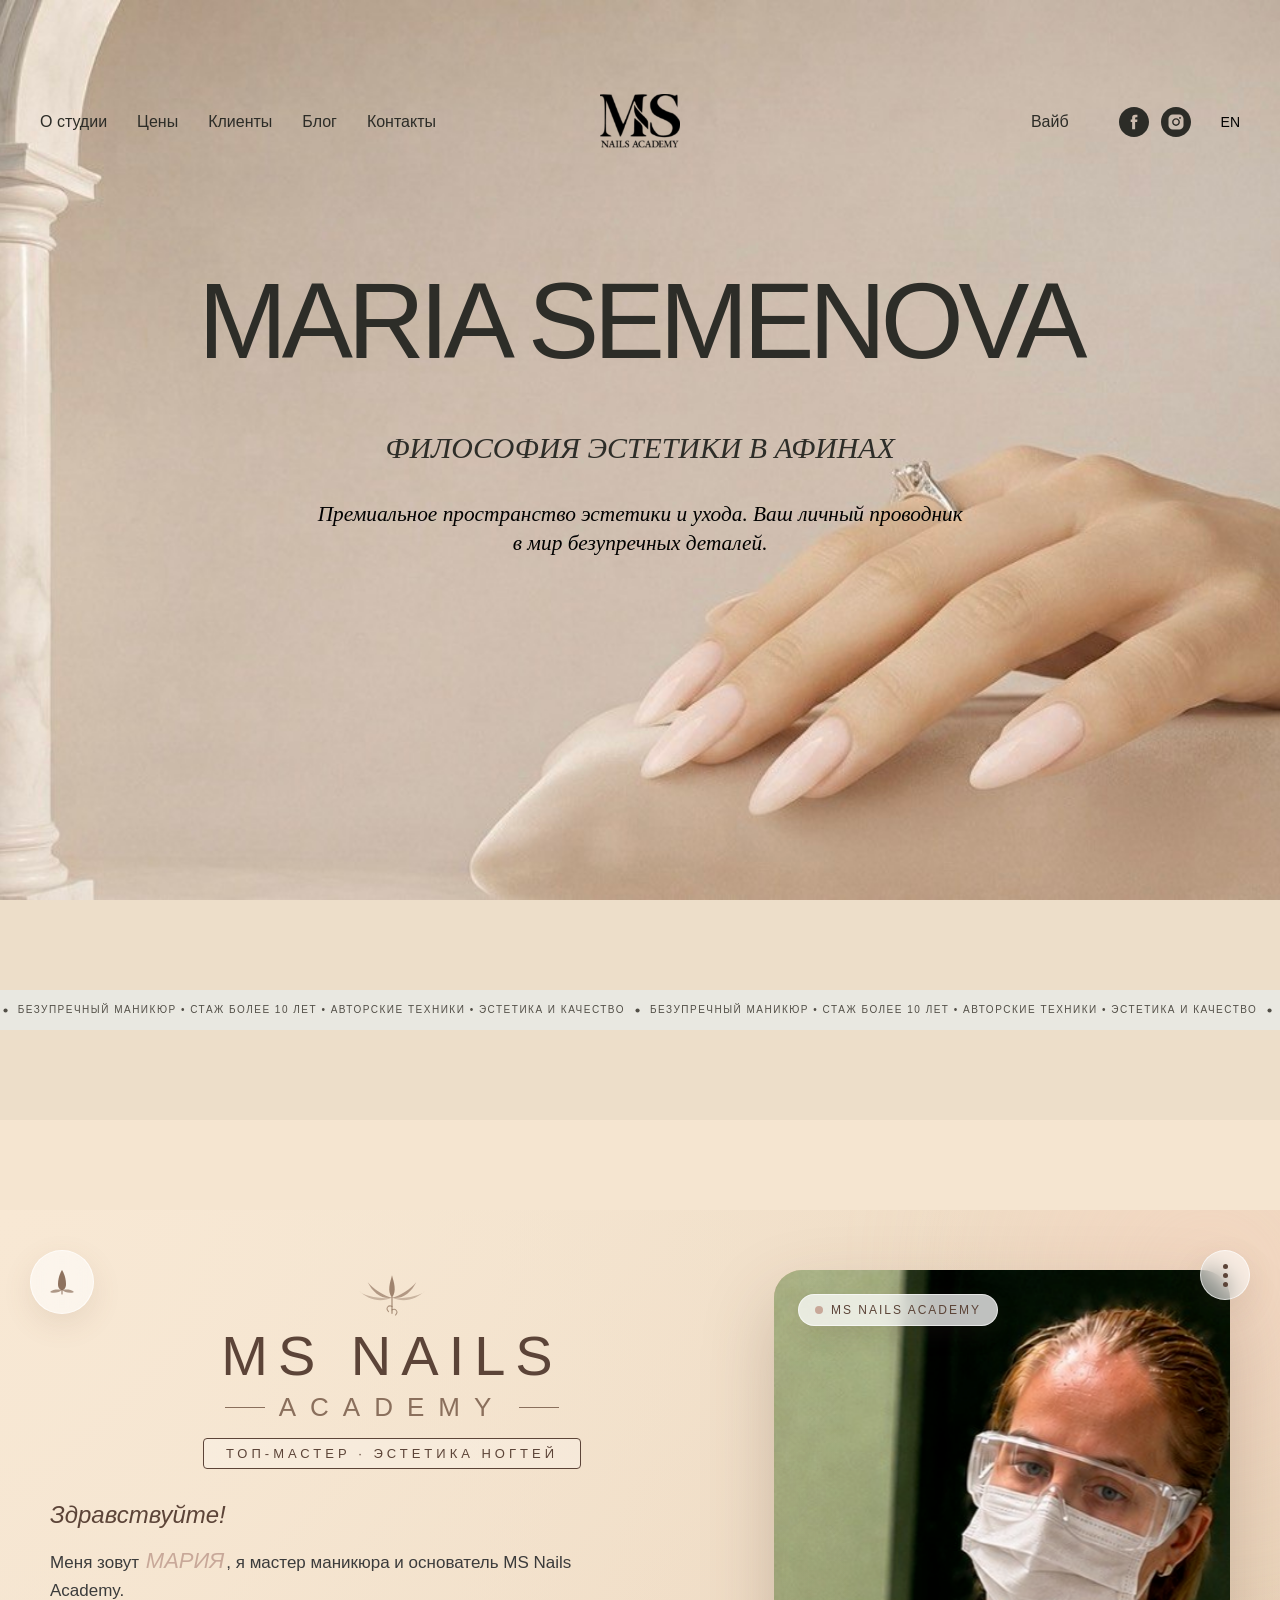
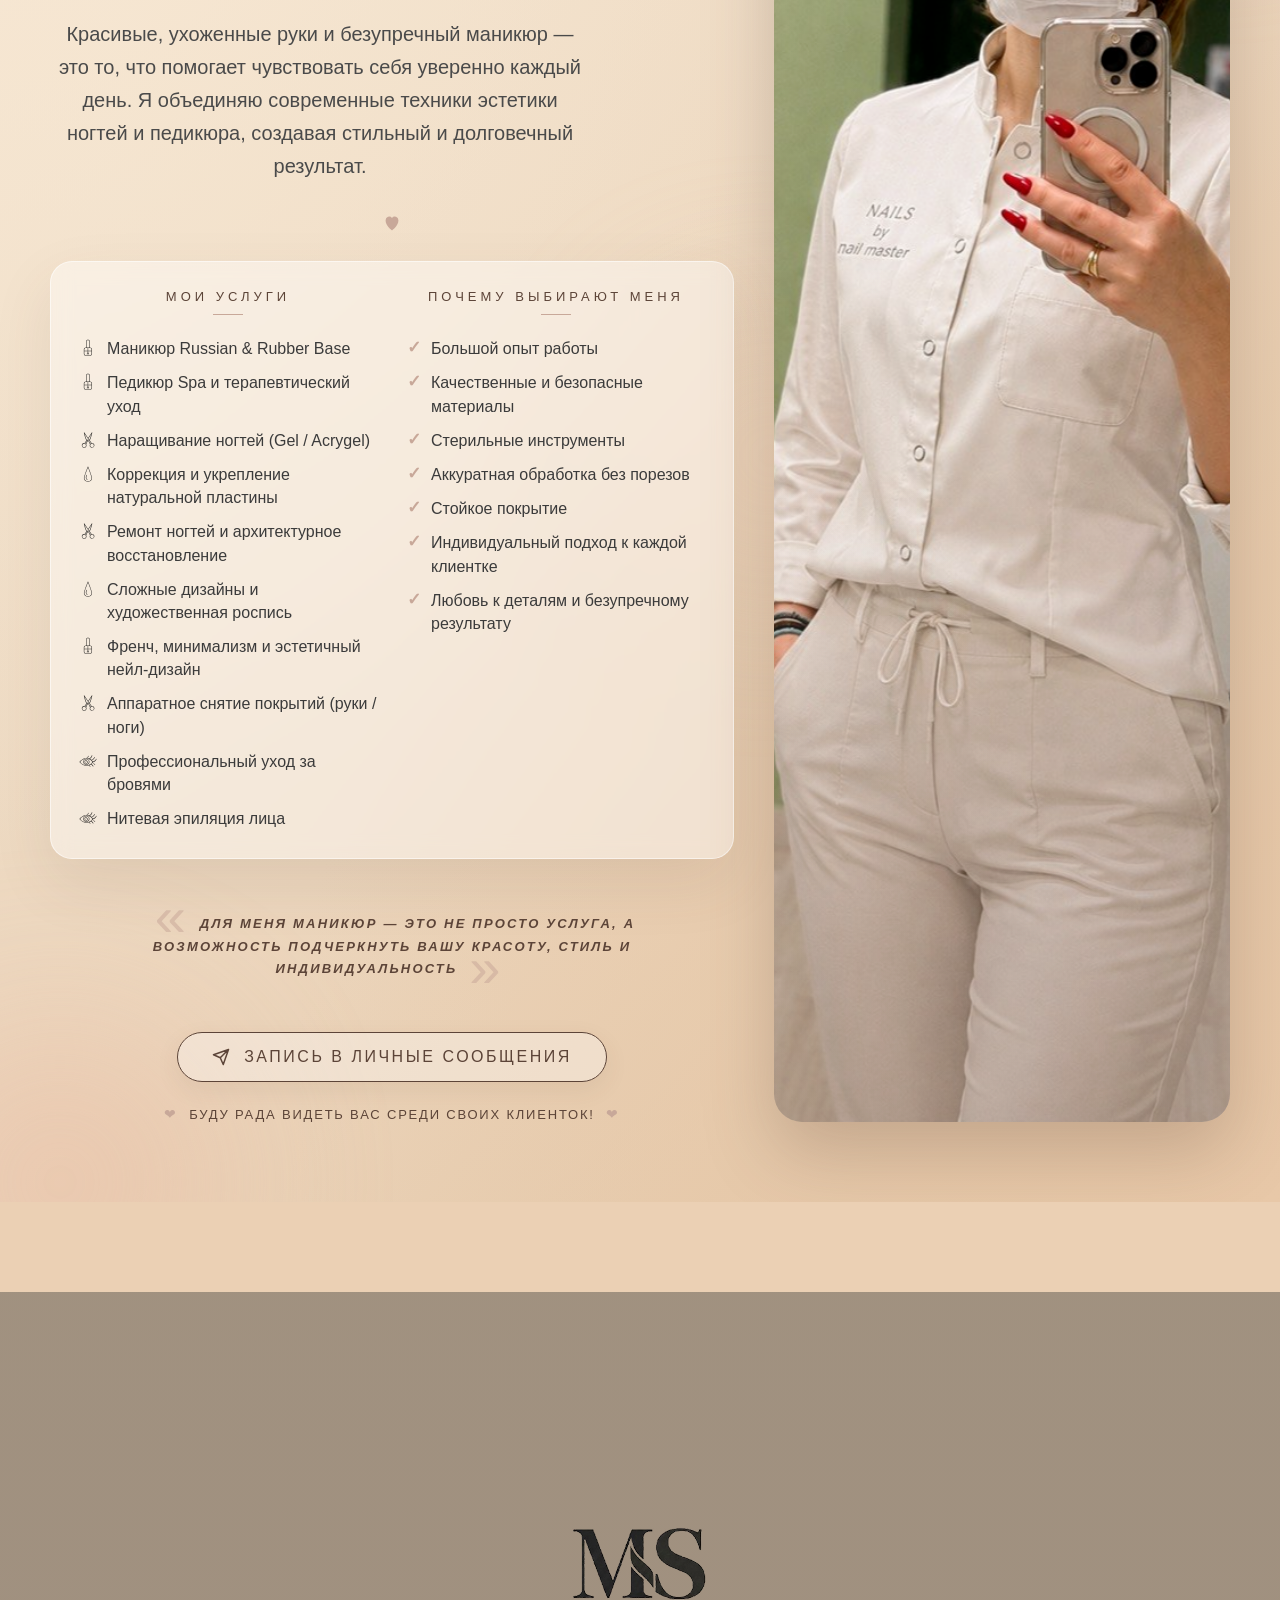
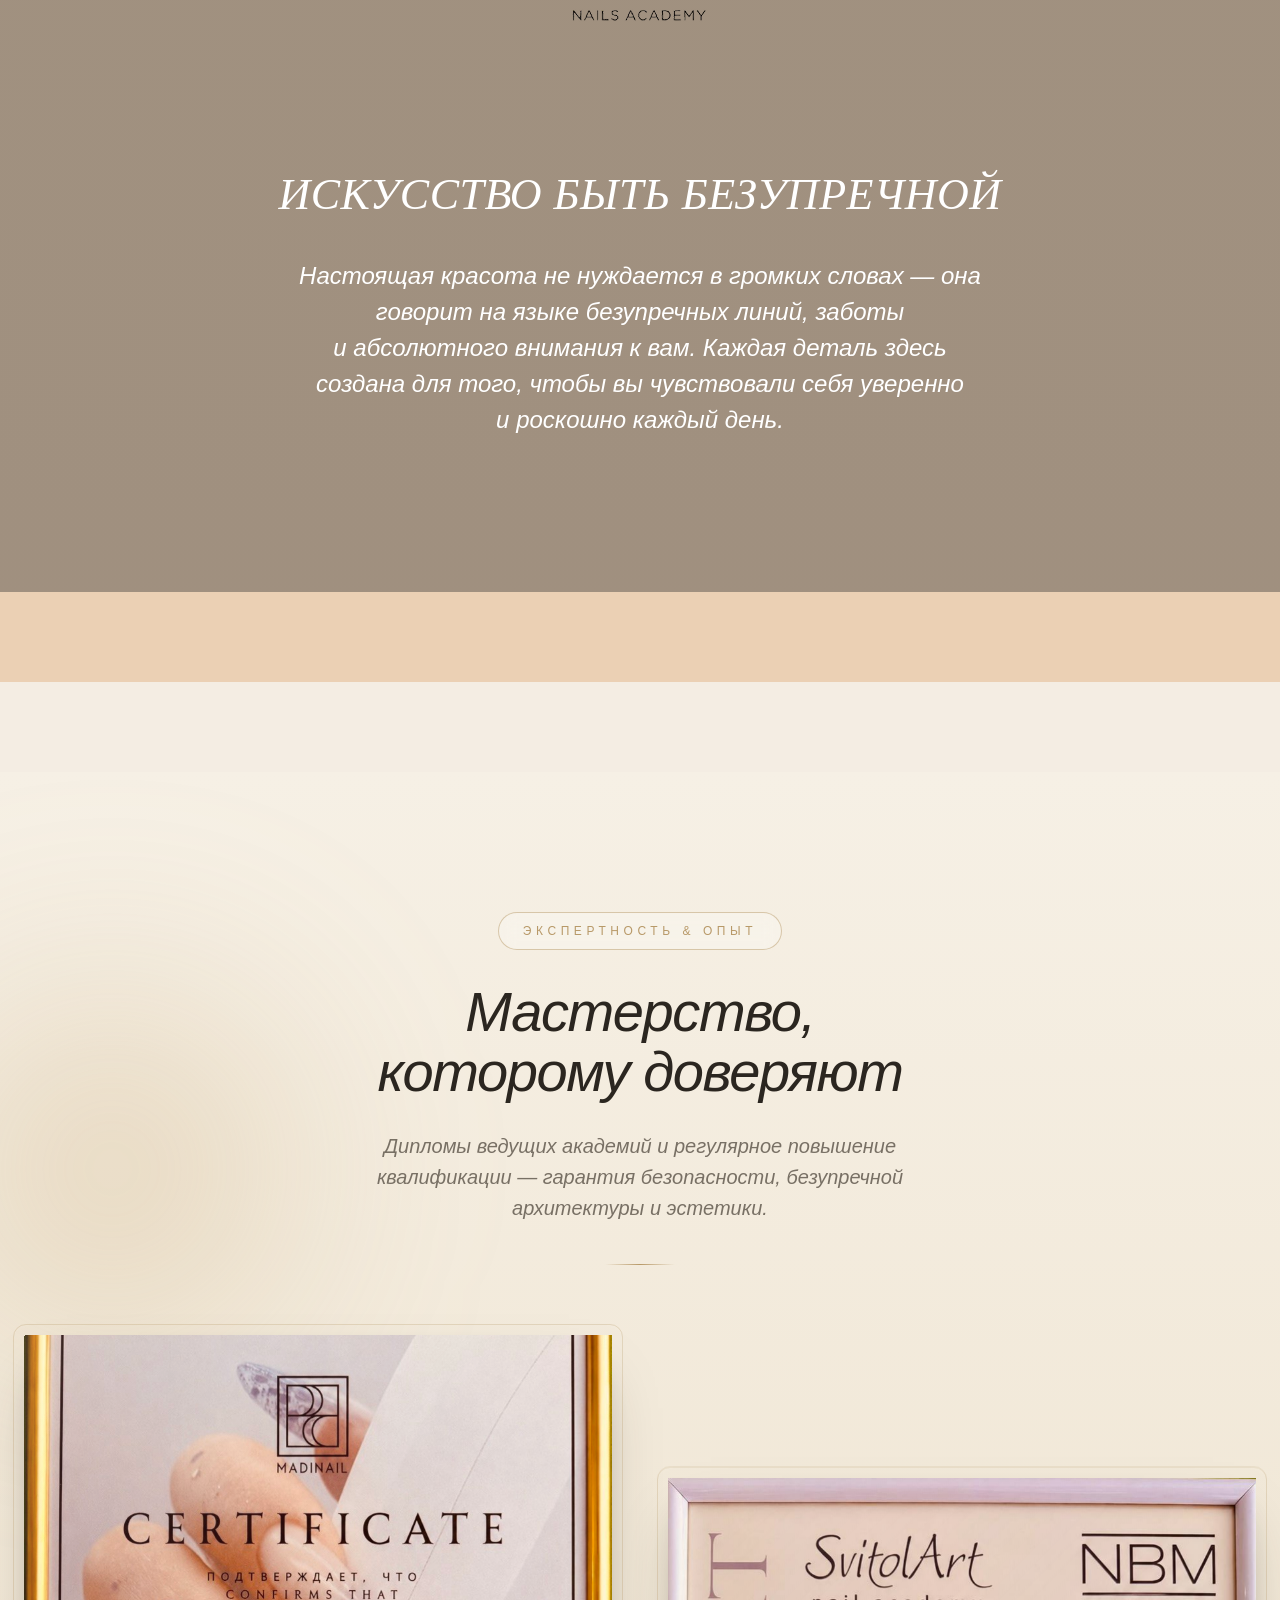
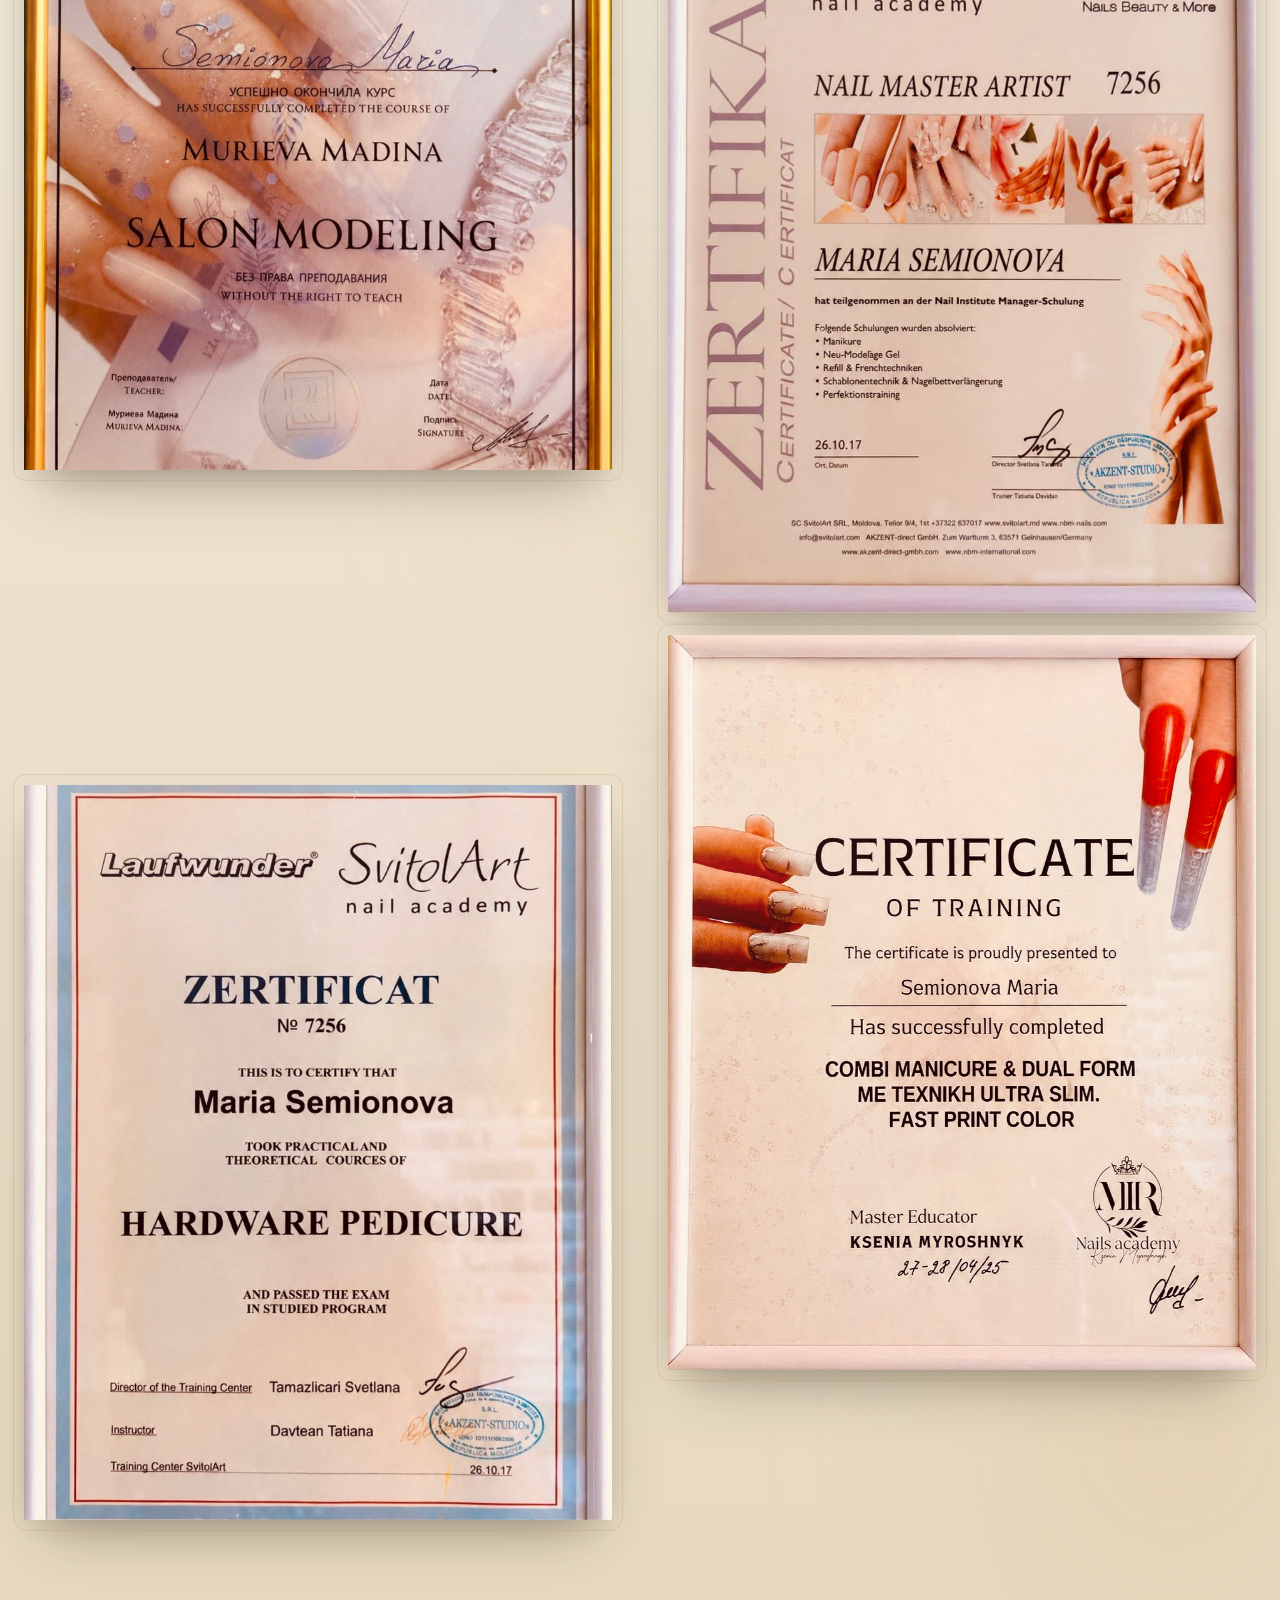
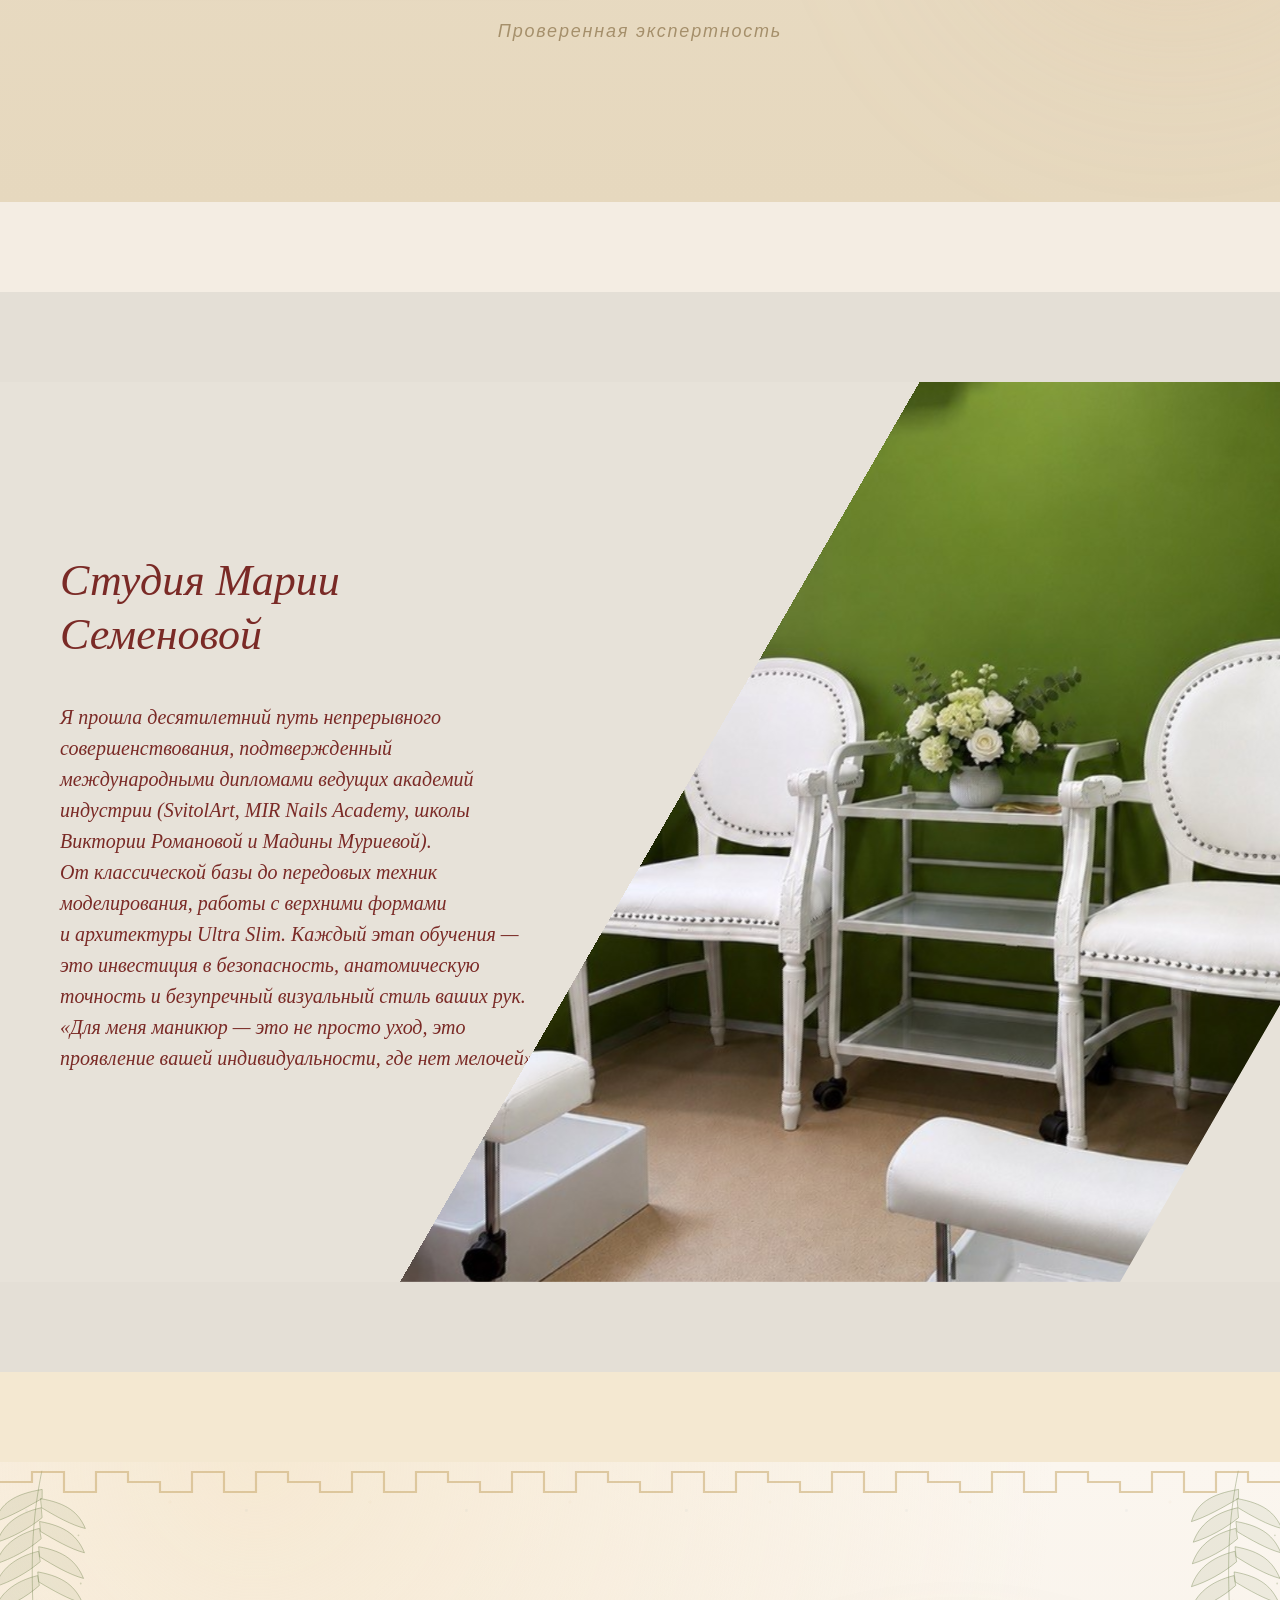
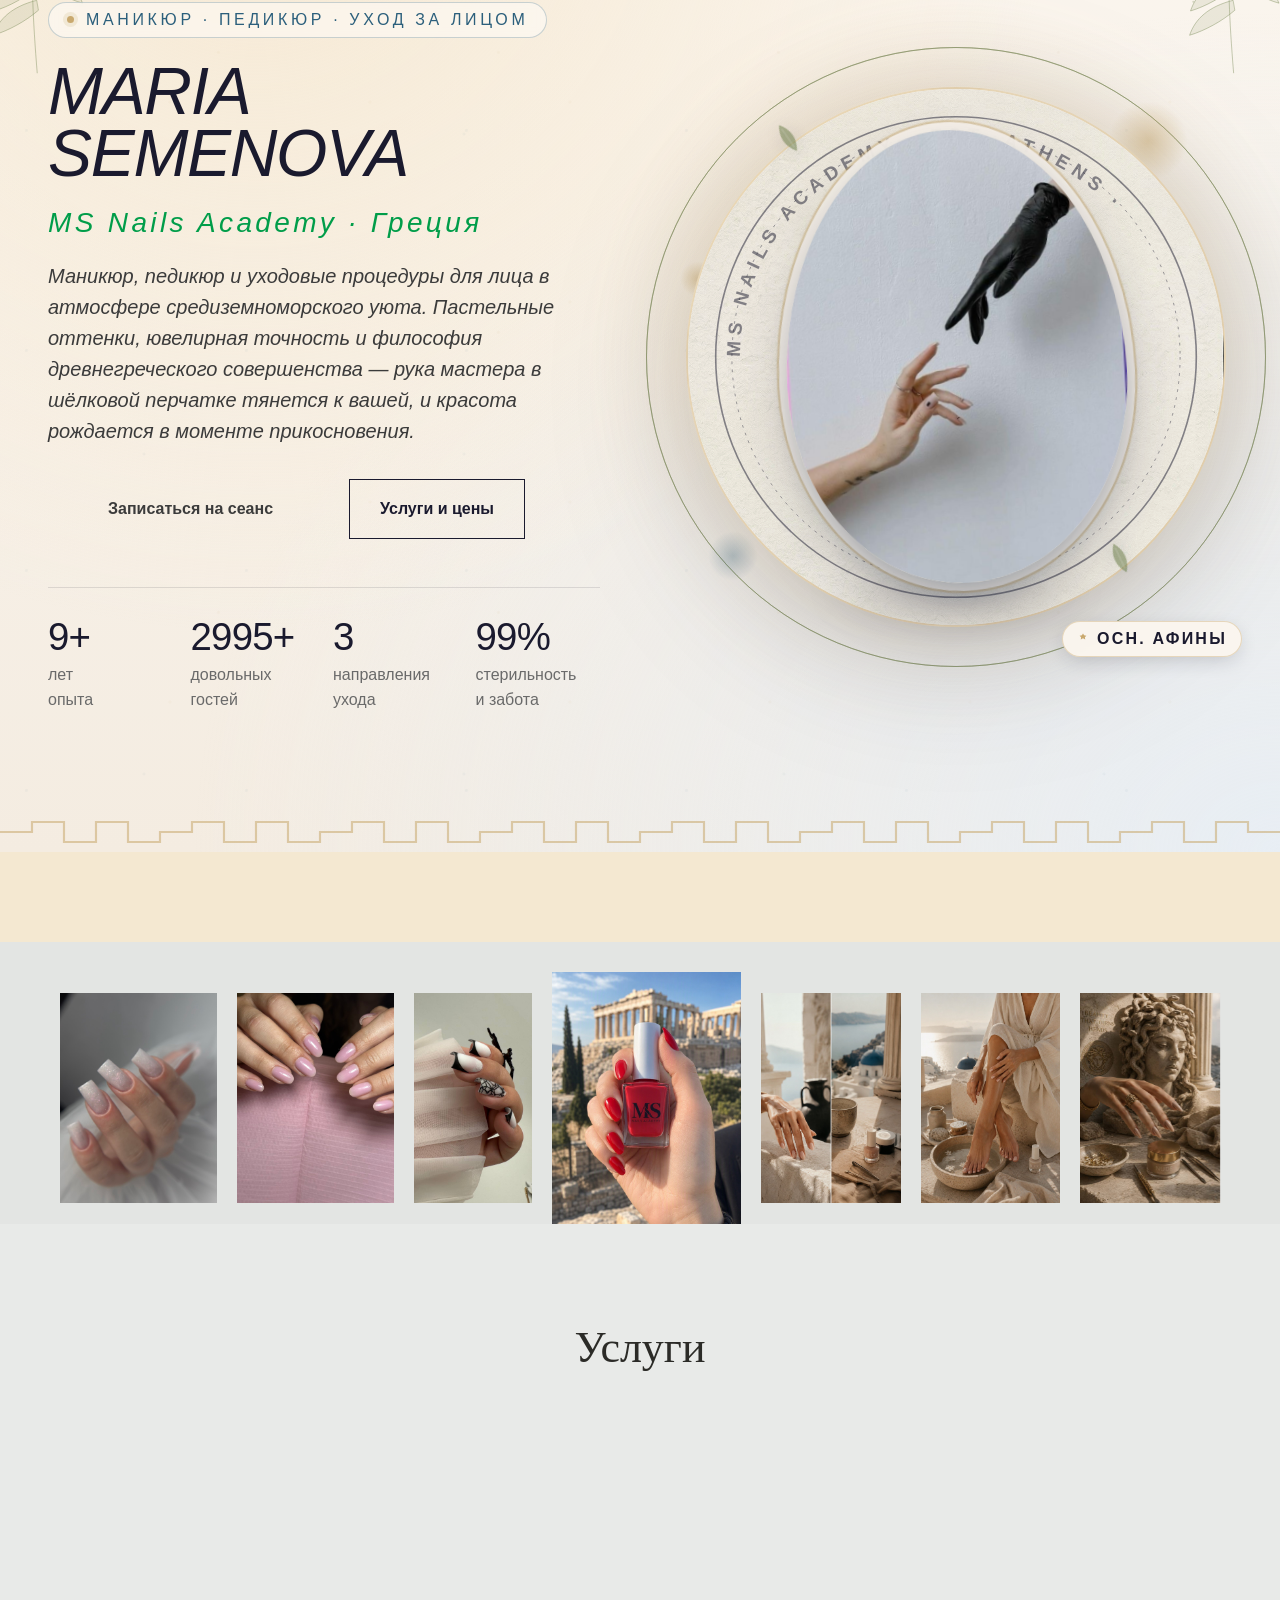
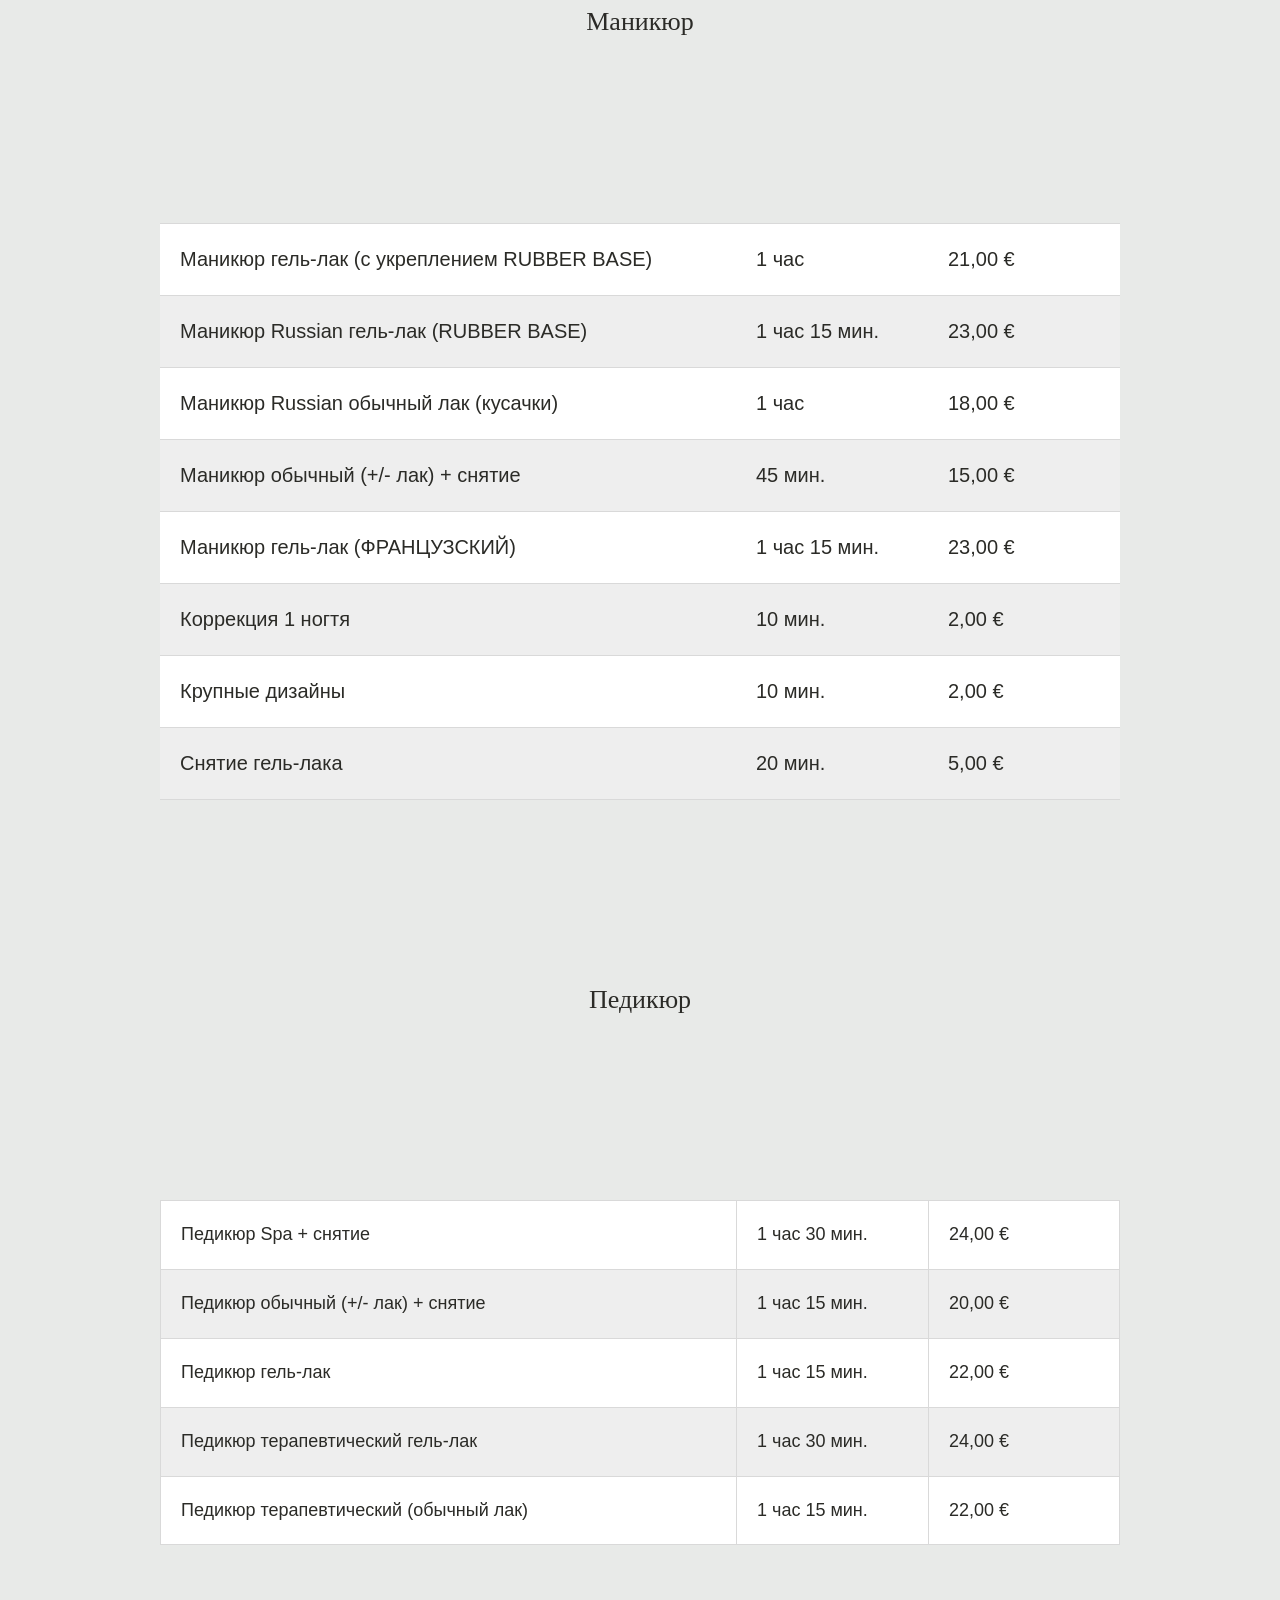
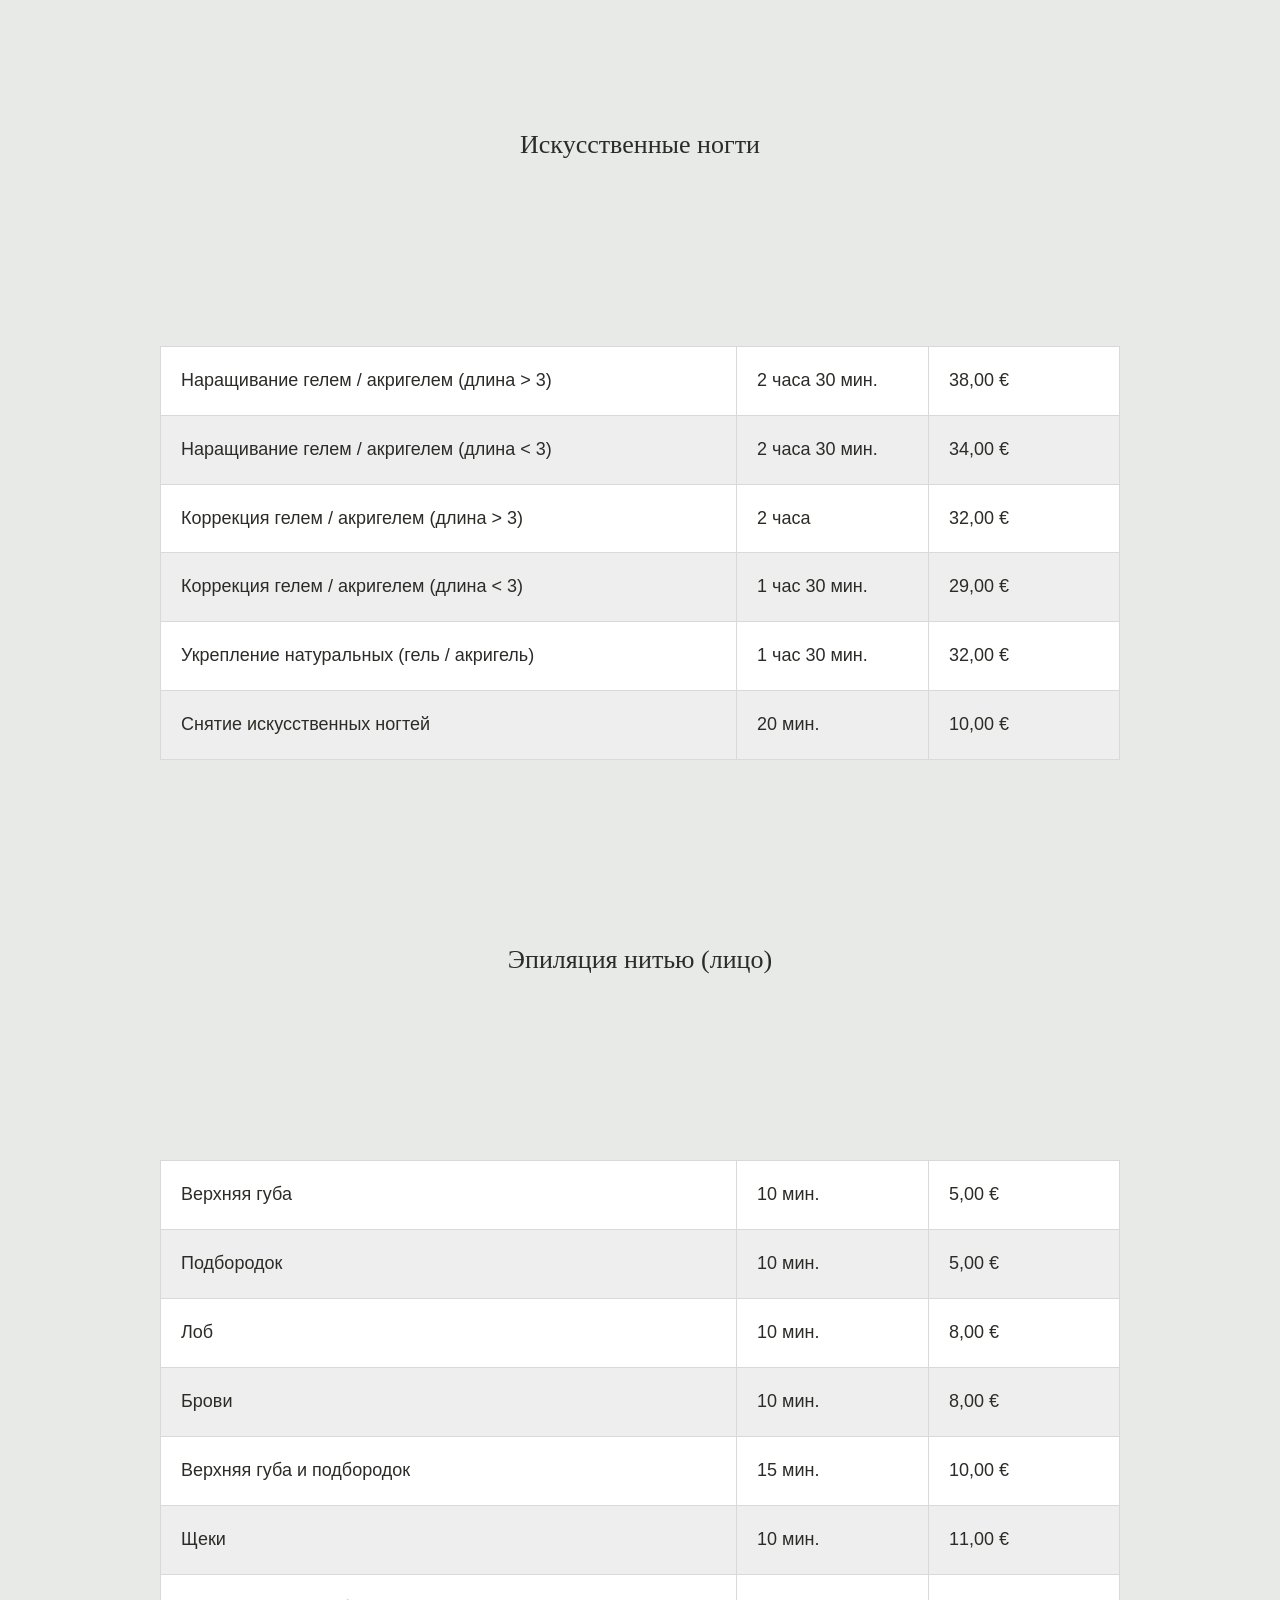
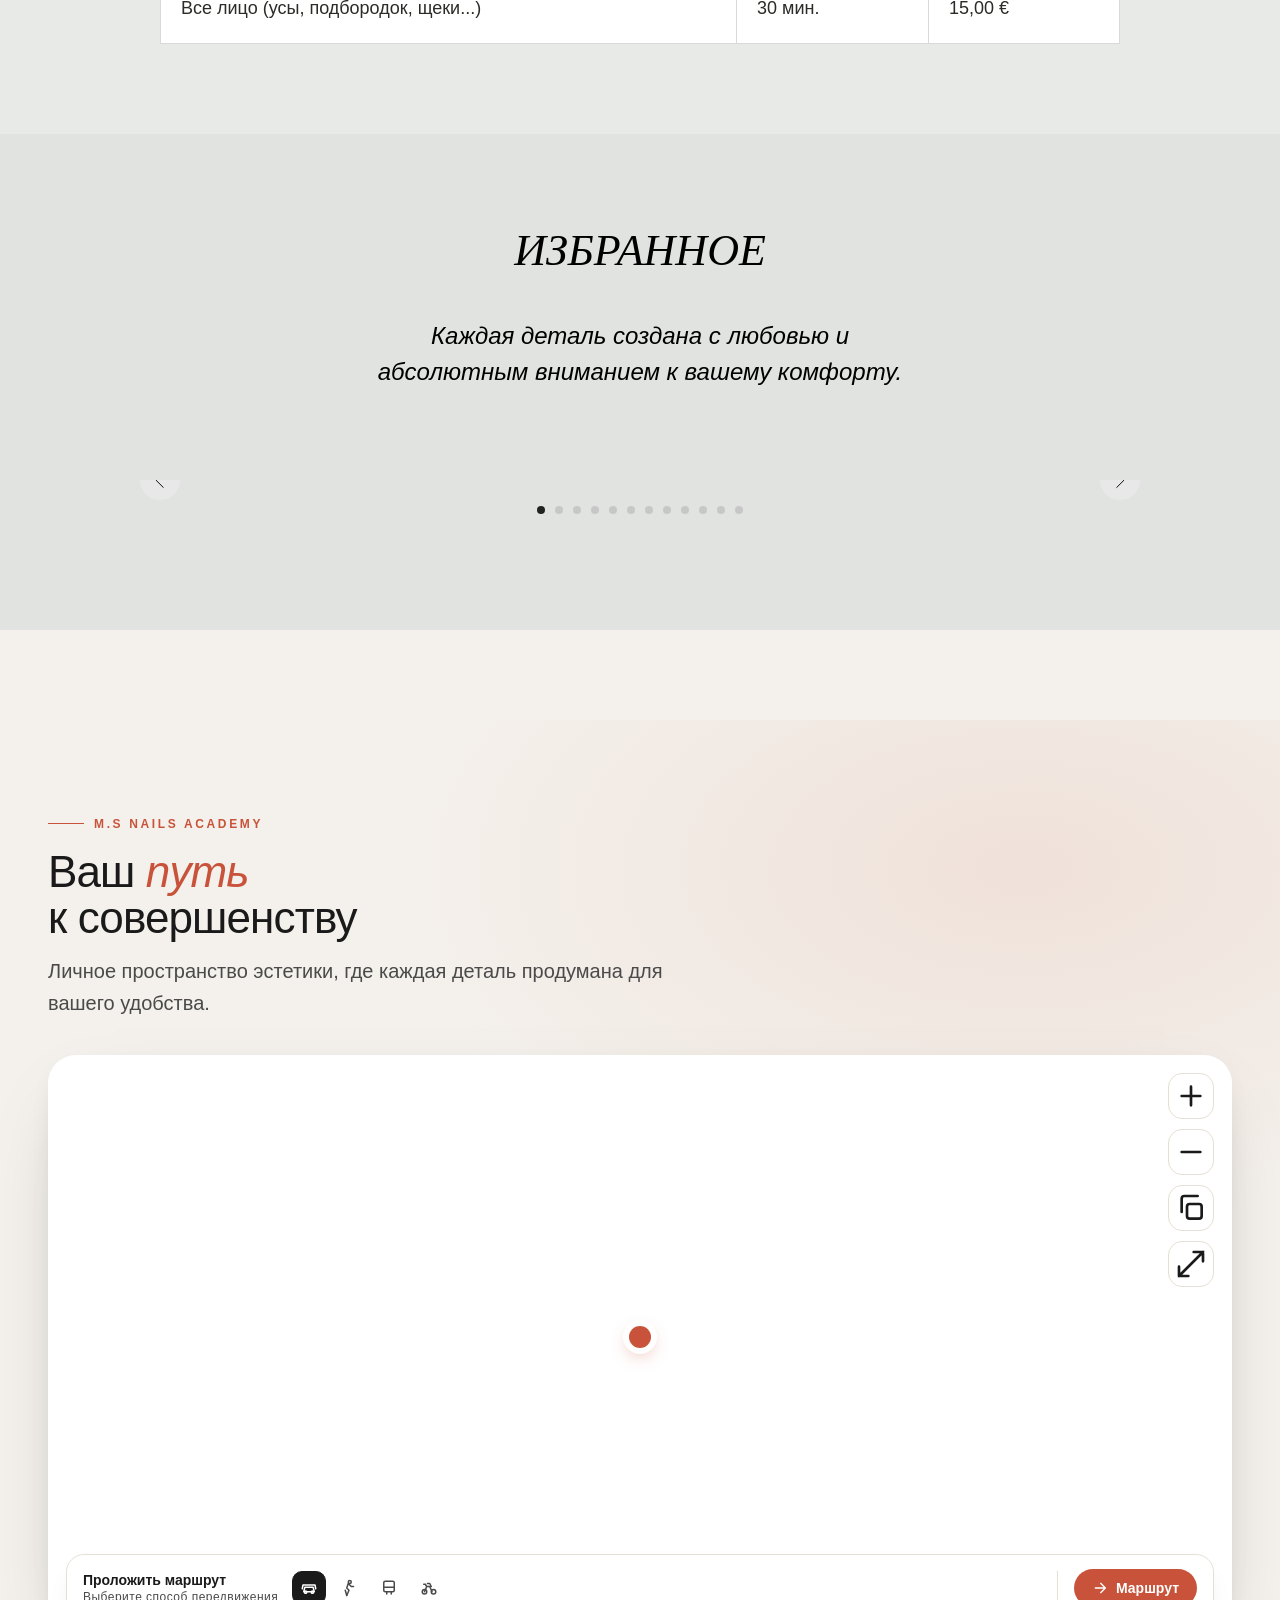
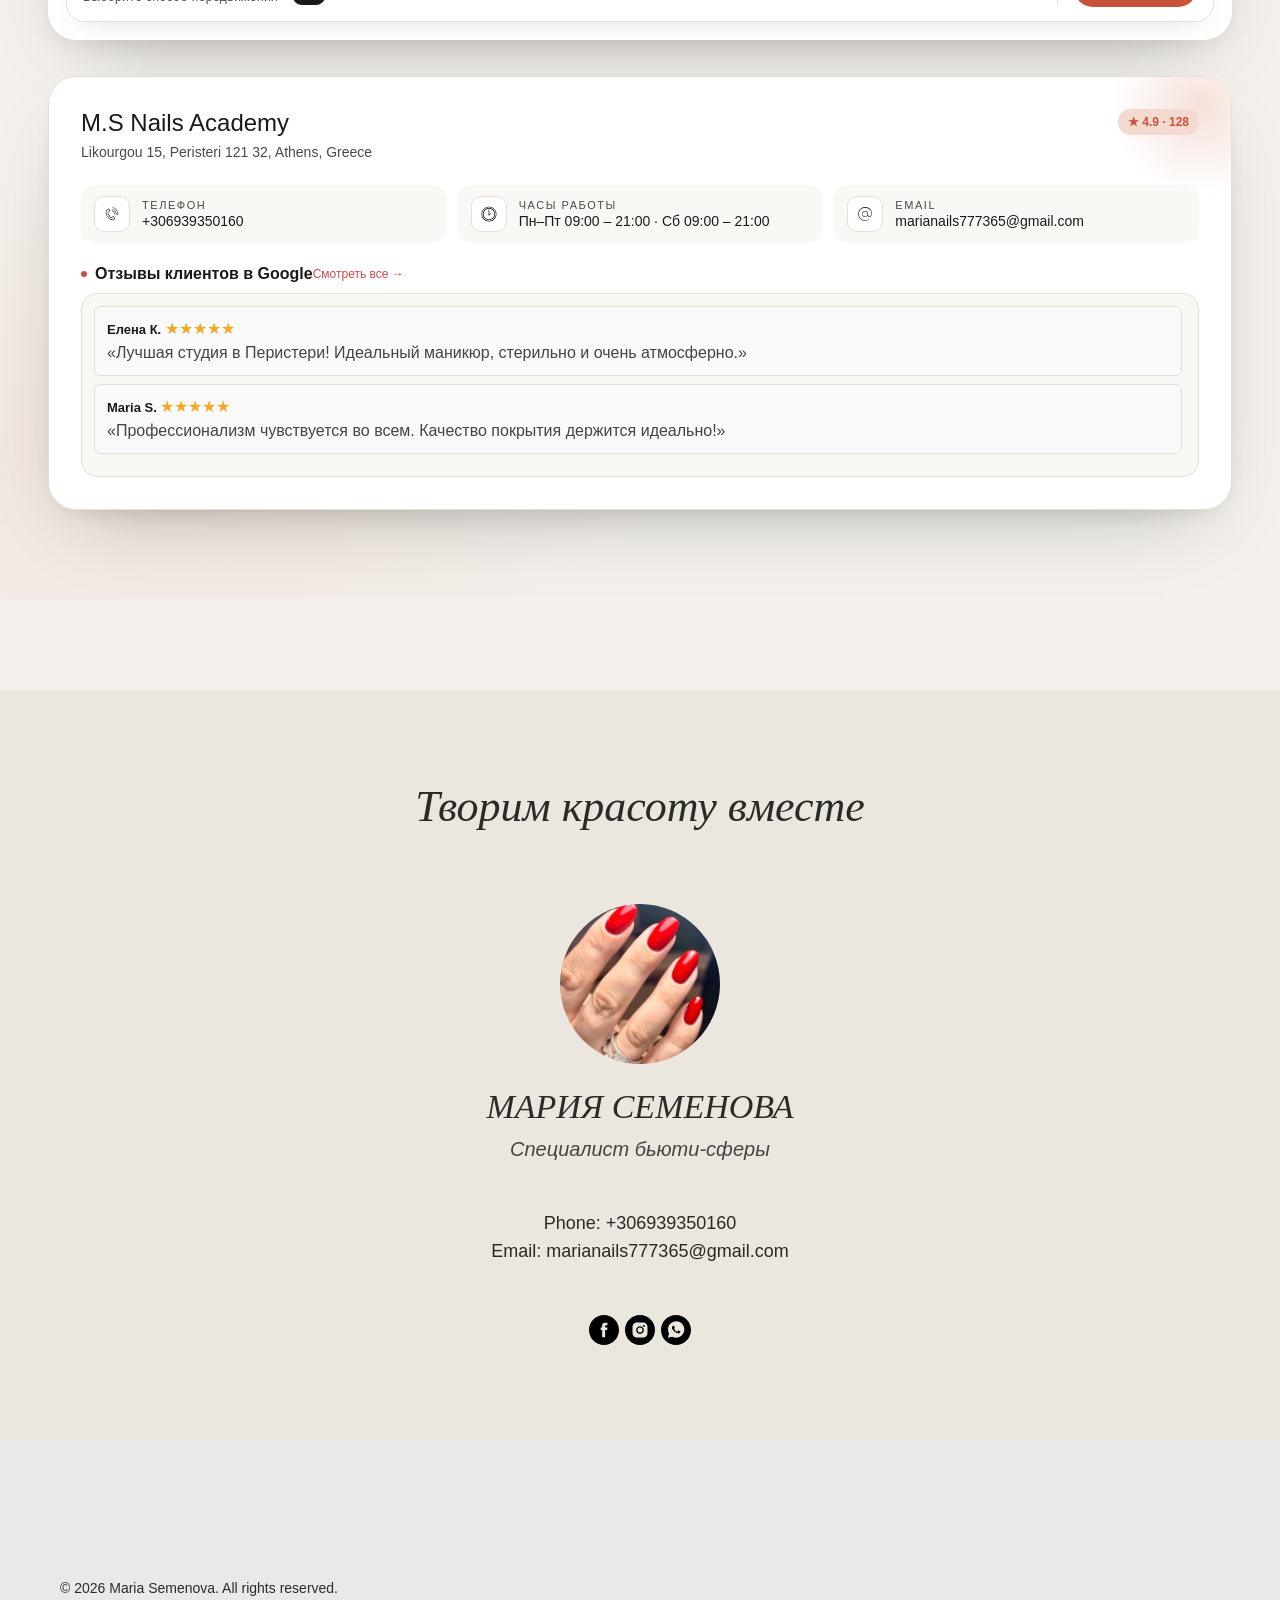
==== index.html @ 4dd3db0f "Fix index.html name" ====
<!DOCTYPE html> <html> <head> <meta charset="utf-8" /> <meta http-equiv="Content-Type" content="text/html; charset=utf-8" /> <meta name="viewport" content="width=device-width, initial-scale=1.0" /> <!--metatextblock--> <title>MS nails academy.rus</title> <meta property="og:url" content="nailsm_ru" /> <meta property="og:title" content="MS nails academy.rus" /> <meta property="og:description" content="" /> <meta property="og:type" content="website" /> <meta property="og:image" content="images/tild3535-3966-4265-b664-363234666234__-__resize__504x__noroot.png" /> <link rel="canonical" href="nailsm_ru"> <!--/metatextblock--> <meta name="format-detection" content="telephone=no" /> <meta http-equiv="x-dns-prefetch-control" content="on"> <link rel="dns-prefetch" href="https://ws.tildacdn.com">  <!--favicons--> <link rel="shortcut icon" href="images/tildafavicon.ico" type="image/x-icon"/> <!--/favicons--> <!-- Assets --> <script src="https://neo.tildacdn.com/js/tilda-fallback-1.0.min.js" async charset="utf-8"></script> <link rel="stylesheet" href="css/tilda-grid-3.0.min.css" type="text/css" media="all" onerror="this.loaderr='y';"/> <link rel="stylesheet" href="css/tilda-blocks-page179320003.min.css?t=1789968839" type="text/css" media="all" onerror="this.loaderr='y';" /> <link rel="stylesheet" href="css/tilda-animation-2.0.min.css" type="text/css" media="all" onerror="this.loaderr='y';" /> <link rel="stylesheet" href="css/tilda-menusub-1.1.min.css" type="text/css" media="all" onerror="this.loaderr='y';" /> <link rel="stylesheet" href="css/tilda-menu-widgeticons-1.0.min.css" type="text/css" media="all" onerror="this.loaderr='y';" /> <link rel="stylesheet" href="css/tilda-menu-burger-1.0.min.css" type="text/css" media="all" onerror="this.loaderr='y';" /> <link rel="stylesheet" href="css/tilda-cover-1.0.min.css" type="text/css" media="all" onerror="this.loaderr='y';" /> <link rel="stylesheet" href="css/tilda-slds-1.4.min.css" type="text/css" media="print" onload="this.media='all';" onerror="this.loaderr='y';" /> <noscript><link rel="stylesheet" href="css/tilda-slds-1.4.min.css" type="text/css" media="all" /></noscript> <link rel="stylesheet" href="css/tilda-zoom-2.0.min.css" type="text/css" media="print" onload="this.media='all';" onerror="this.loaderr='y';" /> <noscript><link rel="stylesheet" href="css/tilda-zoom-2.0.min.css" type="text/css" media="all" /></noscript> <script nomodule src="js/tilda-polyfill-1.0.min.js" charset="utf-8"></script> <script type="text/javascript">function t_onReady(func) {if(document.readyState!='loading') {func();} else {document.addEventListener('DOMContentLoaded',func);}}
function t_onFuncLoad(funcName,okFunc,time) {if(typeof window[funcName]==='function') {okFunc();} else {setTimeout(function() {t_onFuncLoad(funcName,okFunc,time);},(time||100));}}function t_throttle(fn,threshhold,scope) {return function() {fn.apply(scope||this,arguments);};}function t396_initialScale(t){var e=document.getElementById("rec"+t);if(e){var i=e.querySelector(".t396__artboard");if(i){window.tn_scale_initial_window_width||(window.tn_scale_initial_window_width=document.documentElement.clientWidth);var a=window.tn_scale_initial_window_width,l=[],n,r=i.getAttribute("data-artboard-screens");if(r){r=r.split(",");for(var o=0;o<r.length;o++)l[o]=parseInt(r[o],10)}else l=[320,480,640,960,1200];for(var o=0;o<l.length;o++){var _=l[o];a>=_&&(n=_)}var d="edit"===window.allrecords.getAttribute("data-tilda-mode"),s="center"===t396_scaleInitial__getFieldValue(i,"valign",n,l),c="grid"===t396_scaleInitial__getFieldValue(i,"upscale",n,l),u=t396_scaleInitial__getFieldValue(i,"height_vh",n,l),g=t396_scaleInitial__getFieldValue(i,"height",n,l),w=!!window.opr&&!!window.opr.addons||!!window.opera||-1!==navigator.userAgent.indexOf(" OPR/");if(!d&&s&&!c&&!u&&g&&!w){var f=parseFloat((a/n).toFixed(3)),h=[i,i.querySelector(".t396__carrier"),i.querySelector(".t396__filter")],v=Math.floor(parseInt(g,10)*f)+"px",p;i.style.setProperty("--initial-scale-height",v);for(var o=0;o<h.length;o++)h[o].style.setProperty("height","var(--initial-scale-height)");t396_scaleInitial__getElementsToScale(i,n,l).forEach((function(t){t.style.zoom=f}))}}}}function t396_scaleInitial__getElementsToScale(t,e,i){return t?Array.prototype.slice.call(t.children).filter((function(t){if(!t)return!1;if(!t.classList.contains("t396__elem")&&!t.classList.contains("t396__group"))return!1;if(!t.querySelector(".tn-molecule, .tn-atom"))return!1;var a=!t.getAttribute("data-elem-type")&&t.classList.contains("tn-group"),l=t396_scaleInitial__getFieldValue(t,"container",e,i);return!l&&a&&(l="grid"),"grid"===l})):[]}function t396_scaleInitial__getFieldValue(t,e,i,a){if(!t)return null;var l=a[a.length-1],n=t.getAttribute(t396_scaleInitial__getFieldAttribute(t,e,i,l));if(null===n)for(var r=0;r<a.length;r++){var o=a[r];if(!(o<=i)&&null!==(n=t.getAttribute(t396_scaleInitial__getFieldAttribute(t,e,o,l))))break}return n}function t396_scaleInitial__getFieldAttribute(t,e,i,a){var l=["widthmode","heightmode","flex"],n=t.classList.contains("t396__artboard"),r=!n&&t.classList.contains("tn-group"),o="data-field-";n&&(o="data-artboard-"),r&&(o="data-group-");var _="-value",d;return(n||r&&-1!==l.indexOf(e))&&(_=""),o+e+(i===a?"":"-res-"+i)+_}window.TN_SCALE_INITIAL_VER="1.0",window.tn_scale_initial_window_width=null;if(navigator.userAgent.indexOf('Android')!==-1) {var l=document.createElement('link');l.rel='stylesheet';l.href='css/fonts-arial.css';l.media='all';document.getElementsByTagName('head')[0].appendChild(l);}</script> <script src="js/tilda-scripts-3.0.min.js" charset="utf-8" defer onerror="this.loaderr='y';"></script> <script src="js/tilda-blocks-page179320003.min.js?t=1789968839" charset="utf-8" async onerror="this.loaderr='y';"></script> <script src="js/lazyload-1.3.min.export.js" charset="utf-8" async onerror="this.loaderr='y';"></script> <script src="js/tilda-animation-2.0.min.js" charset="utf-8" async onerror="this.loaderr='y';"></script> <script src="js/tilda-menusub-1.1.min.js" charset="utf-8" async onerror="this.loaderr='y';"></script> <script src="js/tilda-menu-1.1.min.js" charset="utf-8" async onerror="this.loaderr='y';"></script> <script src="js/tilda-menu-widgeticons-1.0.min.js" charset="utf-8" async onerror="this.loaderr='y';"></script> <script src="js/tilda-menu-burger-1.0.min.js" charset="utf-8" async onerror="this.loaderr='y';"></script> <script src="js/tilda-zero-1.2.min.js" charset="utf-8" async onerror="this.loaderr='y';"></script> <script src="js/tilda-cover-1.0.min.js" charset="utf-8" async onerror="this.loaderr='y';"></script> <script src="js/tilda-slds-1.4.min.js" charset="utf-8" async onerror="this.loaderr='y';"></script> <script src="js/hammer.min.js" charset="utf-8" async onerror="this.loaderr='y';"></script> <script src="js/tilda-t431-table-1.0.min.js" charset="utf-8" async onerror="this.loaderr='y';"></script> <script src="js/tilda-video-1.0.min.js" charset="utf-8" async onerror="this.loaderr='y';"></script> <script src="js/tilda-video-processor-1.0.min.js" charset="utf-8" async onerror="this.loaderr='y';"></script> <script src="js/tilda-zoom-2.0.min.js" charset="utf-8" async onerror="this.loaderr='y';"></script> <script src="js/tilda-zero-scale-1.0.min.js" charset="utf-8" async onerror="this.loaderr='y';"></script> <script src="js/tilda-events-1.0.min.js" charset="utf-8" async onerror="this.loaderr='y';"></script> <script type="text/javascript">window.dataLayer=window.dataLayer||[];</script> <script type="text/javascript">(function() {var ttt='cebo';var tt='oog';var re=new RegExp("bot|g" + tt + "le|yandex|baidu|bing|msn|duckduckbot|teoma|slurp|crawler|spider|robot|crawling|fa" + ttt + "ok","i");if((re.test(navigator.userAgent))===false&&typeof(sessionStorage)!='undefined'&&sessionStorage.getItem('visited')!=='y'&&document.visibilityState){var style=document.createElement('style');style.type='text/css';style.innerHTML='@media screen and (min-width: 980px) {.t-records {opacity: 0;}.t-records_animated {-webkit-transition: opacity ease-in-out .2s;-moz-transition: opacity ease-in-out .2s;-o-transition: opacity ease-in-out .2s;transition: opacity ease-in-out .2s;}.t-records.t-records_visible {opacity: 1;}}';document.getElementsByTagName('head')[0].appendChild(style);function t_setvisRecs(){var alr=document.querySelectorAll('.t-records');Array.prototype.forEach.call(alr,function(el) {el.classList.add("t-records_animated");});setTimeout(function() {Array.prototype.forEach.call(alr,function(el) {el.classList.add("t-records_visible");});sessionStorage.setItem("visited","y");},400);}
document.addEventListener('DOMContentLoaded',t_setvisRecs);}})();</script></head> <body class="t-body" style="margin:0;"> <!--allrecords--> <div id="allrecords" data-tilda-export="yes" class="t-records" data-hook="blocks-collection-content-node" data-tilda-project-id="34047103" data-tilda-page-id="179320003" data-tilda-page-alias="nailsm_ru" data-tilda-formskey="b04e03bff2005644ba4d86f234047103" data-tilda-cookie="no" data-tilda-lazy="yes" data-tilda-root-zone="one" data-tilda-project-country="UA"> <div id="rec2909319303" class="r t-rec" style=" " data-record-type="2084" data-parenttplid="1272"> <!-- T1272 --> <div id="nav2909319303marker"></div> <div class="t1272" data-menu="yes" data-full-submenu-mob="y" data-menu-widgeticons-hide="yes"> <div class="t-menu-base__mobile-menu tmenu-mobile tmenu-mobile_positionfixed"> <div class="tmenu-mobile__container tmenu-mobile__container_right tmenu-mobile__container_logoleft"> <div class="t-menu-base__logowrapper t-menu-base__logowrapper_center t-menu-base__logowrapper_both t-menu-base__logowrapper_mobile"> <div class="t-menu-base__logo"> <img class="t-menu-base__imglogo t-menu-base__imglogomobile"
src="images/tild3535-3966-4265-b664-363234666234__noroot.png"
imgfield="img"
alt=""> </div> </div> <style>#rec2909319303 .t-menu-base__imglogo{max-width:80px;width:80px;}</style> <button type="button"
aria-expanded="false"
aria-label="Навигационное меню"
class="t-menu-burger t-menuburger t-menu-base__burger_mlauto"> <div class="t-menu-burger__icon t-menu-burger__icon_first t-menu-burger__icon_small"> <span style="background-color: ;"></span> <span style="background-color: ;"></span> <span style="background-color: ;"></span> <span style="background-color: ;"></span> </div> </button> </div> </div> <style>.tmenu-mobile{background-color:#111;display:none;width:100%;top:0;z-index:990;}.tmenu-mobile_positionfixed{position:fixed;}.tmenu-mobile__text{color:#000;}.tmenu-mobile__container{min-height:64px;padding:20px;position:relative;box-sizing:border-box;display:flex;justify-content:space-between;align-items:center;}.tmenu-mobile__list{display:block;}.tmenu-mobile__container_logocenter>.t-menu-base__logowrapper,.tmenu-mobile__container_logocenter>.tmenu-mobile__text{position:absolute;left:50%;transform:translateX(-50%);}.tmenu-mobile__burgerlogo{display:inline-block;font-size:24px;font-weight:400;white-space:nowrap;vertical-align:middle;}@media screen and (max-width:960px){.tmenu-mobile__menucontent_hidden{display:none;height:auto;}.tmenu-mobile{display:block;}}@media screen and (max-width:960px){#rec2909319303 .t-menu-base.tmenu-mobile__menucontent_fixed{position:fixed;top:64px;}}</style> <style>#rec2909319303 .tmenu-mobile__burgerlogo a{font-size:22px;line-height:1;font-weight:600;}</style> <style>#rec2909319303 .tmenu-mobile__burgerlogo__title{font-size:22px;line-height:1;font-weight:600;}</style> <div
id="nav2909319303"
class="t-menu-base t-menu-base_positionfixed
tmenu-mobile__menucontent_hidden tmenu-mobile__menucontent_fixed t-menu-base_mobile-center
t-menu-base__burgermenu__dropdown t-menu-base__burgermenu__dropdown_right" data-navmarker="nav2909319303marker" data-appearoffset="" data-bgopacity-two="1" data-menu="yes" data-bgcolor-hex="" data-bgcolor-rgba="" data-bgopacity="1" data-menushadow="" data-menushadow-css=""> <div
class="t-menu-base__maincontainer
t-menu-base__maincontainer_100 t-menu-base__maincontainer_100-40 t-menu-base__maincontainer_logocenter "> <ul role="list" class="t-menu-base__list t-menu__list t-menu-base__list_leftside t-menu-base__list_align-left"> <li class="t-menu-base__list-item"> <div
class="t-menu__link-wrapper" data-menu-submenu-hook=""> <a class="t-menu__link-item"
href="#rec3067136303" data-menu-item-number="1">О студии</a> </div> </li> <li class="t-menu-base__list-item"> <div
class="t-menu__link-wrapper" data-menu-submenu-hook=""> <a class="t-menu__link-item"
href="#rec2907853003" data-menu-item-number="2">Цены</a> </div> </li> <li class="t-menu-base__list-item"> <div
class="t-menu__link-wrapper" data-menu-submenu-hook=""> <a class="t-menu__link-item"
href="#rec2909005603" data-menu-item-number="3">Клиенты</a> </div> </li> <li class="t-menu-base__list-item"> <div
class="t-menu__link-wrapper" data-menu-submenu-hook=""> <a class="t-menu__link-item"
href="#rec2921035903" data-menu-item-number="4">Блог</a> </div> </li> <li class="t-menu-base__list-item"> <div
class="t-menu__link-wrapper" data-menu-submenu-hook=""> <a class="t-menu__link-item"
href="#rec3015687103" data-menu-item-number="5">Контакты</a> </div> </li> </ul> <div class="t-menu-base__logowrapper t-menu-base__logowrapper_center t-menu-base__logowrapper_both"> <div class="t-menu-base__logo"> <img class="t-menu-base__imglogo t-menu-base__imglogomobile"
src="images/tild3535-3966-4265-b664-363234666234__noroot.png"
imgfield="img"
alt=""> </div> </div> <style>#rec2909319303 .t-menu-base__imglogo{max-width:80px;width:80px;}</style> <ul role="list" class="t-menu-base__list t-menu__list t-menu-base__list_rightside t-menu-base__list_align-left"> <li class="t-menu-base__list-item"> <div
class="t-menu__link-wrapper" data-menu-submenu-hook=""> <a class="t-menu__link-item"
href="#vibe" data-menu-item-number="6">Вайб</a> </div> </li> </ul> <div class="t-menu-base__rightwrapper t-menu-base__wrapper" style=""> <div class="t-menu-base__additionalwrapper"> <div class="t-sociallinks"> <ul role="list" class="t-sociallinks__wrapper" aria-label="Social media links"> <!-- new soclinks --><li class="t-sociallinks__item t-sociallinks__item_facebook"><a href="https://www.facebook.com/share/1c5vxPRgHh/?mibextid=wwXIfr" target="_blank" rel="nofollow" aria-label="facebook" style="width: 30px; height: 30px;"><svg class="t-sociallinks__svg" role="presentation" width=30px height=30px viewBox="0 0 100 100" fill="none" xmlns="http://www.w3.org/2000/svg"> <path fill-rule="evenodd" clip-rule="evenodd" d="M50 100c27.6142 0 50-22.3858 50-50S77.6142 0 50 0 0 22.3858 0 50s22.3858 50 50 50Zm3.431-73.9854c-2.5161.0701-5.171.6758-7.0464 2.4577-1.5488 1.4326-2.329 3.5177-2.5044 5.602-.0534 1.4908-.0458 2.9855-.0382 4.4796.0058 1.1205.0115 2.2407-.0085 3.3587-.6888.005-1.3797.0036-2.0709.0021-.9218-.0019-1.8441-.0038-2.7626.0096 0 .8921.0013 1.7855.0026 2.6797.0026 1.791.0052 3.5853-.0026 5.3799.9185.0134 1.8409.0115 2.7627.0096.6912-.0015 1.382-.0029 2.0708.0021.0155 3.5565.0127 7.1128.0098 10.669-.0036 4.4452-.0072 8.8903.0252 13.3354 1.8903-.0134 3.7765-.0115 5.6633-.0095 1.4152.0014 2.8306.0028 4.2484-.0022.0117-4.0009.0088-7.9986.0058-11.9963-.0029-3.9979-.0058-7.9957.0059-11.9964.9533-.005 1.9067-.0036 2.86-.0021 1.2713.0019 2.5425.0038 3.8137-.0096.396-2.679.7335-5.3814.9198-8.0947-1.2576-.0058-2.5155-.0058-3.7734-.0058-1.2578 0-2.5157 0-3.7734-.0059 0-.4689-.0007-.9378-.0014-1.4066-.0022-1.4063-.0044-2.8123.0131-4.2188.198-1.0834 1.3158-1.9104 2.3992-1.8403h5.1476c.0117-2.8069.0117-5.602 0-8.4089-.6636 0-1.3273-.0007-1.9911-.0014-1.9915-.0022-3.9832-.0044-5.975.0131Z" fill="#2c2c27"/> </svg></a></li>&nbsp;<li class="t-sociallinks__item t-sociallinks__item_instagram"><a href="https://www.instagram.com/maria_sem_nails_academy?igsi=dnQycDVudXZkY2k2" target="_blank" rel="nofollow" aria-label="instagram" style="width: 30px; height: 30px;"><svg class="t-sociallinks__svg" role="presentation" width=30px height=30px viewBox="0 0 100 100" fill="none" xmlns="http://www.w3.org/2000/svg"> <path fill-rule="evenodd" clip-rule="evenodd" d="M50 100C77.6142 100 100 77.6142 100 50C100 22.3858 77.6142 0 50 0C22.3858 0 0 22.3858 0 50C0 77.6142 22.3858 100 50 100ZM25 39.3918C25 31.4558 31.4566 25 39.3918 25H60.6082C68.5442 25 75 31.4566 75 39.3918V60.8028C75 68.738 68.5442 75.1946 60.6082 75.1946H39.3918C31.4558 75.1946 25 68.738 25 60.8028V39.3918ZM36.9883 50.0054C36.9883 42.8847 42.8438 37.0922 50.0397 37.0922C57.2356 37.0922 63.0911 42.8847 63.0911 50.0054C63.0911 57.1252 57.2356 62.9177 50.0397 62.9177C42.843 62.9177 36.9883 57.1252 36.9883 50.0054ZM41.7422 50.0054C41.7422 54.5033 45.4641 58.1638 50.0397 58.1638C54.6153 58.1638 58.3372 54.5041 58.3372 50.0054C58.3372 45.5066 54.6145 41.8469 50.0397 41.8469C45.4641 41.8469 41.7422 45.5066 41.7422 50.0054ZM63.3248 39.6355C65.0208 39.6355 66.3956 38.2606 66.3956 36.5646C66.3956 34.8687 65.0208 33.4938 63.3248 33.4938C61.6288 33.4938 60.2539 34.8687 60.2539 36.5646C60.2539 38.2606 61.6288 39.6355 63.3248 39.6355Z" fill="#2c2c27"/> </svg></a></li><!-- /new soclinks --> </ul> </div> <div class="t-menu-base__langs-wrapper"> <button class="t-menu-base__langs-button js-lang-button">
EN
</button> <ul class="t-menu-base__langs t-menu-base__langs_dropdown"> <li class="t-menu-base__langs-item"> <a
style=""
href="/nail-eng"> <span class="t-menu-base__lang-code">EN</span> </a> </li> <li class="t-menu-base__langs-item"> <a
style=""
href="https://solidly-sensible-spinach.tilda.ws/page182095603.html"> <span class="t-menu-base__lang-code">EL</span> </a> </li> </ul> </div> <style>#rec2909319303 .t-menu-base__langs.t-menu-base__langs_dropdown .t-menu-base__langs-item a{transition:color 0.3s ease-in-out,opacity 0.3s ease-in-out;}#rec2909319303 .t-menu-base__langs.t-menu-base__langs_dropdown .t-menu-base__langs-item a:not(.t-active):not(.tooltipstered):hover{color:#606060 !important;}#rec2909319303 .t-menu-base__langs.t-menu-base__langs_dropdown .t-menu-base__langs-item a{color:#000000 !important;}#rec2909319303 .t-menu-base__langs.t-menu-base__langs_dropdown .t-menu-base__langs-item a.t-active{color:#000000 !important;}#rec2909319303 .t-menu-base__langs.t-menu-base__langs_dropdown{}@media screen and (min-width:961px){#rec2909319303 .t-menu-base__langs.t-menu-base__langs_dropdown{text-align:left;border-radius:4px;border:1px solid #eeeeee;box-shadow:0px 15px 30px -10px rgba(0,11,48,0.2);}}</style> </div> </div> </div> </div> </div> <script>t_onReady(function() {t_onFuncLoad('t_menuBase__interactFromKeyboard',function() {t_menuBase__interactFromKeyboard('2909319303');});t_onFuncLoad('t1272_init',function() {t1272_init('2909319303');});t_onFuncLoad('t_menuBase__setBGcolor',function() {t_menuBase__setBGcolor('2909319303','.t-menu-base, .t-menu-base__maincontainer');window.addEventListener('resize',t_throttle(function() {t_menuBase__setBGcolor('2909319303','.t-menu-base, .t-menu-base__maincontainer');}));});});t_onReady(function() {t_onFuncLoad('t1272_createMobileMenu',function() {t1272_createMobileMenu('2909319303');});});t_onReady(function() {t_onFuncLoad('t_menuBase__highlightActiveLinks',function() {t_menuBase__highlightActiveLinks('.t-menu-base__list-item a');});t_onFuncLoad('t_menuBase__findAnchorLinks',function() {t_menuBase__findAnchorLinks('2909319303','.t-menu-base__list-item a');});});t_onReady(function(){var rec=document.querySelector('#rec2909319303');if(!rec) return
rec.setAttribute('data-animationappear','off');rec.style.opacity=1;});</script> <style>#rec2909319303 .t-menu__link-item{}@supports (overflow:-webkit-marquee) and (justify-content:inherit){#rec2909319303 .t-menu__link-item,#rec2909319303 .t-menu__link-item.t-active{opacity:1 !important;}}</style> <style>#rec2909319303 .t-menu-base__textlogo{font-size:22px;line-height:1;font-weight:600;}#rec2909319303 a.t-menu__link-item{font-size:16px;font-weight:300;color:#2c2c27;font-family:var(--t-headline-font,Arial);}@media screen and (max-width:480px),(orientation:landscape) and (max-height:480px){#rec2909319303 a.t-menu__link-item{font-size:14px;}}#rec2909319303 .t-menu-base__right_descr{font-size:14px;color:#2b2b27;}@media screen and (max-width:480px),(orientation:landscape) and (max-height:480px){#rec2909319303 .t-menu-base__right_descr{font-size:16px;}}#rec2909319303 .t-menu-base__langs_flex .t-menu-base__langs-item a{font-size:14px;text-transform:uppercase;font-family:var(--t-text-font,Arial);font-weight:400;}@media screen and (max-width:480px),(orientation:landscape) and (max-height:480px){#rec2909319303 .t-menu-base__langs_flex .t-menu-base__langs-item a{font-size:14px;}}#rec2909319303 .t-menu-base__langs-button{font-size:14px;text-transform:uppercase;font-family:var(--t-text-font,Arial);font-weight:400;}@media screen and (max-width:480px),(orientation:landscape) and (max-height:480px){#rec2909319303 .t-menu-base__langs-button{font-size:14px;}}</style> <style>#rec2909319303 .t-menu-base__maincontainer{min-height:70px;}#rec2909319303 .t-menuwidgeticons__icon{background-color:;}#rec2909319303 .t-menu-base{min-height:70px;}#rec2909319303 .t-menu-base__list{gap:10px 30px;}#rec2909319303 .t-menu-base,#rec2909319303 .t-menu-base__mobile-menu{border-bottom:1px solid rgba(238,238,238,0);}#rec2909319303 .t-menu-base{background-color:rgba();}#rec2909319303 .t-menusub__menu--fullscreen{background-color:rgba(255,255,255,1) !important;}@media screen and (max-width:960px){#rec2909319303 .t-menu-base__maincontainer{background-color:#ffffff !important;}#rec2909319303 .t1272 .t-menu-base__list-item{padding-bottom:20px;box-sizing:border-box;border-bottom:1px solid #4c4c4c;}#rec2909319303 .t-menu-base__burgermenu__fullscreen .t-menu-base__maincontainer{padding-top:calc(64px + 0px + 40px);}.t1272__body_menushowed #rec2909319303 .t-menu-base__overlay{-webkit-backdrop-filter:blur(0);backdrop-filter:blur(0);background-color:rgba(0,0,0,0.6) !important;}#rec2909319303 .t-menu-base.t-menu-base__burgermenu__fullwidth{background-color:rgba(0,0,0,0.6) !important;}#rec2909319303 .t-menu-base__burgermenu__sidebar{}#rec2909319303 .t-menu-base__maincontainer.t-menu-base__burgermenu__fullscreen,#rec2909319303 .t-menu-base__maincontainer.t-menu-base__burgermenu__sidebar{min-height:calc(100vh - 70px);}#rec2909319303 .t-menu-base{right:0;}#rec2909319303 .t-menu-base__burgermenu,#rec2909319303 .t-menu-base__burgermenu__close-button{background-color:#ffffff !important;}}</style> </div> <div id="rec3611651203" class="r t-rec" style=" " data-animationappear="off" data-record-type="131"> <!-- T123 --> <div class="t123"> <div class="t-container_100 "> <div class="t-width t-width_100 "> <!-- nominify begin --> <style>
/* 1. Первый хероблок приклеивается к верху экрана */
#rec2890350103 {
    position: sticky !important;
    position: -webkit-sticky !important;
    top: 0 !important;
    z-index: 1 !important;
    will-change: opacity;
}

/* 2. Разрешаем наслоение блоков в Tilda */
.t-records, #allrecords {
    overflow: visible !important;
}

/* 3. Все последующие блоки наплывают поверх первого */
#rec2890350103 ~ div {
    position: relative !important;
    z-index: 10 !important;
}
</style> <script>
window.addEventListener('scroll', function() {
    const hero = document.getElementById('rec2890350103');
    if (!hero) return;

    const heroHeight = hero.offsetHeight;
    const scrollPosition = window.scrollY;

    // Плавное затухание первого блока по мере скролла
    let opacity = 1 - (scrollPosition / heroHeight);
    if (opacity < 0) opacity = 0;
    if (opacity > 1) opacity = 1;

    hero.style.opacity = opacity;
    // Отключаем клики по первому блоку, когда он полностью исчезает
    hero.style.pointerEvents = opacity === 0 ? 'none' : 'auto';
});
</script> <!-- nominify end --> </div> </div> </div> </div> <div id="rec2890350103" class="r t-rec" style="background-color:#ede8df; " data-animationappear="off" data-record-type="396" data-bg-color="#ede8df"> <!-- T396 --> <style>#rec2890350103 .t396__artboard{min-height:700px;height:100vh;}#rec2890350103 .t396__filter{min-height:700px;height:100vh;}#rec2890350103 .t396__carrier{min-height:700px;height:100vh;background-position:52.714% 48.9%;background-attachment:scroll;background-image:url('images/tild3662-6164-4739-a538-666138623362__-__resize__20x__photo_2026-08-11_06-.jpg');background-size:cover;background-repeat:no-repeat;}@media screen and (max-width:1199px){#rec2890350103 .t396__artboard,#rec2890350103 .t396__filter,#rec2890350103 .t396__carrier{}#rec2890350103 .t396__filter{}#rec2890350103 .t396__carrier{background-position:81.322% 53.889%;background-attachment:scroll;}}@media screen and (max-width:959px){#rec2890350103 .t396__artboard,#rec2890350103 .t396__filter,#rec2890350103 .t396__carrier{}#rec2890350103 .t396__filter{}#rec2890350103 .t396__carrier{background-position:74.509% 54.111%;background-attachment:scroll;}}@media screen and (max-width:639px){#rec2890350103 .t396__artboard,#rec2890350103 .t396__filter,#rec2890350103 .t396__carrier{min-height:550px;}#rec2890350103 .t396__filter{}#rec2890350103 .t396__carrier{background-position:70.429% 53.667%;background-attachment:scroll;}}@media screen and (max-width:479px){#rec2890350103 .t396__artboard,#rec2890350103 .t396__filter,#rec2890350103 .t396__carrier{}#rec2890350103 .t396__filter{}#rec2890350103 .t396__carrier{background-position:63.269% 59.889%;background-attachment:scroll;}}#rec2890350103 .tn-group[data-group-id="1786371206262000005"]{z-index:3;position:absolute;top:169px;left:calc(50% - 600px + 143px);width:914px;height:282px;}#rec2890350103 .tn-group[data-group-id="1786371206262000005"] #molecule-1786371206262000005{width:100%;height:100%;position:relative;display:flex;overflow:visible visible;flex-direction:column;row-gap:40px;align-items:center;justify-content:flex-start;align-content:flex-start;padding:0px 0px 0px 0px;border-color:transparent;border-style:solid;box-sizing:border-box;border-radius:0px 0px 0px 0px;transition:background-color var(--t396-speedhover,0s) ease-in-out,color var(--t396-speedhover,0s) ease-in-out,border-color var(--t396-speedhover,0s) ease-in-out,box-shadow var(--t396-shadowshoverspeed,0.2s) ease-in-out;}@supports (-webkit-touch-callout:none) and (not (translate:none)){#rec2890350103 .tn-group[data-group-id="1786371206262000005"] #molecule-1786371206262000005{gap:0;}#rec2890350103 .tn-group[data-group-id="1786371206262000005"] #molecule-1786371206262000005>*:not(:last-child){margin-bottom:40px;}}@media screen and (max-width:1199px){#rec2890350103 .tn-group[data-group-id="1786371206262000005"]{display:flex;left:calc(50% - 480px + 23px);height:338px;}#rec2890350103 .tn-group[data-group-id="1786371206262000005"] #molecule-1786371206262000005{display:flex;}}@media screen and (max-width:959px){#rec2890350103 .tn-group[data-group-id="1786371206262000005"]{display:flex;left:calc(50% - 320px + -137px);height:306px;}#rec2890350103 .tn-group[data-group-id="1786371206262000005"] #molecule-1786371206262000005{display:flex;}}@media screen and (max-width:639px){#rec2890350103 .tn-group[data-group-id="1786371206262000005"]{display:flex;left:calc(50% - 240px + -217px);height:261px;}#rec2890350103 .tn-group[data-group-id="1786371206262000005"] #molecule-1786371206262000005{display:flex;}}@media screen and (max-width:479px){#rec2890350103 .tn-group[data-group-id="1786371206262000005"]{display:flex;top:108px;left:calc(50% - 160px + 16px);width:288px;height:222px;}#rec2890350103 .tn-group[data-group-id="1786371206262000005"] #molecule-1786371206262000005{display:flex;row-gap:40px;}@supports (-webkit-touch-callout:none) and (not (translate:none)){#rec2890350103 .tn-group[data-group-id="1786371206262000005"] #molecule-1786371206262000005{gap:0;}#rec2890350103 .tn-group[data-group-id="1786371206262000005"] #molecule-1786371206262000005>*:not(:last-child){margin-bottom:40px;}}}#rec2890350103 .tn-group[data-group-id="1786371179034000004"]{z-index:3;position:absolute;top:160px;left:136px;width:auto;height:auto;flex-shrink:0;margin:0 0 0 0;}#rec2890350103 .tn-group[data-group-id="1786371179034000004"] #molecule-1786371179034000004{width:100%;height:100%;position:relative;display:flex;overflow:visible visible;flex-direction:column;row-gap:30px;align-items:center;justify-content:flex-start;align-content:flex-start;padding:0px 0px 0px 0px;border-color:transparent;border-style:solid;box-sizing:border-box;border-radius:0px 0px 0px 0px;transition:background-color var(--t396-speedhover,0s) ease-in-out,color var(--t396-speedhover,0s) ease-in-out,border-color var(--t396-speedhover,0s) ease-in-out,box-shadow var(--t396-shadowshoverspeed,0.2s) ease-in-out;}@supports (-webkit-touch-callout:none) and (not (translate:none)){#rec2890350103 .tn-group[data-group-id="1786371179034000004"] #molecule-1786371179034000004{gap:0;}#rec2890350103 .tn-group[data-group-id="1786371179034000004"] #molecule-1786371179034000004>*:not(:last-child){margin-bottom:30px;}}@media screen and (max-width:1199px){#rec2890350103 .tn-group[data-group-id="1786371179034000004"]{display:flex;left:74px;width:auto;height:auto;flex-shrink:0;order:;align-self:auto;}#rec2890350103 .tn-group[data-group-id="1786371179034000004"] #molecule-1786371179034000004{display:flex;}}@media screen and (max-width:959px){#rec2890350103 .tn-group[data-group-id="1786371179034000004"]{display:flex;left:238px;width:auto;height:auto;flex-shrink:0;order:;align-self:auto;}#rec2890350103 .tn-group[data-group-id="1786371179034000004"] #molecule-1786371179034000004{display:flex;}}@media screen and (max-width:639px){#rec2890350103 .tn-group[data-group-id="1786371179034000004"]{display:flex;left:263px;width:auto;height:auto;flex-shrink:0;order:;align-self:auto;}#rec2890350103 .tn-group[data-group-id="1786371179034000004"] #molecule-1786371179034000004{display:flex;}}@media screen and (max-width:479px){#rec2890350103 .tn-group[data-group-id="1786371179034000004"]{display:flex;top:95px;left:4px;width:280px;height:auto;flex-shrink:0;order:;align-self:auto;}#rec2890350103 .tn-group[data-group-id="1786371179034000004"] #molecule-1786371179034000004{display:flex;row-gap:10px;}@supports (-webkit-touch-callout:none) and (not (translate:none)){#rec2890350103 .tn-group[data-group-id="1786371179034000004"] #molecule-1786371179034000004{gap:0;}#rec2890350103 .tn-group[data-group-id="1786371179034000004"] #molecule-1786371179034000004>*:not(:last-child){margin-bottom:10px;}}}#rec2890350103 .tn-elem[data-elem-id="1786373217050"]{color:#000000;text-align:center;z-index:3;top:68px;left:0px;width:642px;flex-shrink:0;height:auto;margin:0 0 0 0;}#rec2890350103 .tn-elem[data-elem-id="1786373217050"] .tn-atom{vertical-align:middle;color:#000000;font-size:20px;font-family:'Georgia',serif;line-height:1.35;font-weight:400;border-radius:0px 0px 0px 0px;padding:0px 0px 0px 0px;background-position:center center;border-width:var(--t396-borderwidth,0);border-style:var(--t396-borderstyle,solid);border-color:var(--t396-bordercolor,transparent);transition:background-color var(--t396-speedhover,0s) ease-in-out,color var(--t396-speedhover,0s) ease-in-out,border-color var(--t396-speedhover,0s) ease-in-out,box-shadow var(--t396-shadowshoverspeed,0.2s) ease-in-out;--t396-shadow-text-opacity:100%;text-shadow:var(--t396-shadow-text-x,0px) var(--t396-shadow-text-y,0px) var(--t396-shadow-text-blur,0px) rgba(var(--t396-shadow-text-color),var(--t396-shadow-text-opacity,100%));}@media screen and (max-width:1199px){#rec2890350103 .tn-elem[data-elem-id="1786373217050"]{display:table;top:68px;left:0px;width:766px;height:auto;flex-shrink:0;}#rec2890350103 .tn-elem[data-elem-id="1786373217050"] .tn-atom{white-space:normal;font-size:20px;background-size:cover;}}@media screen and (max-width:959px){#rec2890350103 .tn-elem[data-elem-id="1786373217050"]{display:table;top:62px;left:0px;width:439px;height:auto;flex-shrink:0;}#rec2890350103 .tn-elem[data-elem-id="1786373217050"] .tn-atom{vertical-align:middle;white-space:normal;background-size:cover;}}@media screen and (max-width:639px){#rec2890350103 .tn-elem[data-elem-id="1786373217050"]{display:table;top:57px;left:0px;width:388px;height:auto;flex-shrink:0;}#rec2890350103 .tn-elem[data-elem-id="1786373217050"] .tn-atom{vertical-align:middle;white-space:normal;font-size:18px;background-size:cover;}}@media screen and (max-width:479px){#rec2890350103 .tn-elem[data-elem-id="1786373217050"]{display:table;top:70px;left:-3px;width:286px;height:auto;flex-shrink:0;text-align:center;}#rec2890350103 .tn-elem[data-elem-id="1786373217050"] .tn-atom{vertical-align:middle;white-space:normal;font-size:14px;background-size:cover;}}#rec2890350103 .tn-elem[data-elem-id="1786370342604000001"]{color:#2d2d28;text-align:center;z-index:3;top:0px;left:0px;width:100%;flex-shrink:1;height:100%;margin:0 0 0 0;}#rec2890350103 .tn-elem[data-elem-id="1786370342604000001"] .tn-atom{vertical-align:middle;color:#2d2d28;font-size:28px;font-family:'Georgia',serif;line-height:1.35;font-weight:500;text-transform:uppercase;border-radius:0px 0px 0px 0px;padding:0px 0px 0px 0px;background-position:center center;border-width:var(--t396-borderwidth,0);border-style:var(--t396-borderstyle,solid);border-color:var(--t396-bordercolor,transparent);transition:background-color var(--t396-speedhover,0s) ease-in-out,color var(--t396-speedhover,0s) ease-in-out,border-color var(--t396-speedhover,0s) ease-in-out,box-shadow var(--t396-shadowshoverspeed,0.2s) ease-in-out;--t396-shadow-text-opacity:100%;text-shadow:var(--t396-shadow-text-x,0px) var(--t396-shadow-text-y,0px) var(--t396-shadow-text-blur,0px) rgba(var(--t396-shadow-text-color),var(--t396-shadow-text-opacity,100%));}@media screen and (max-width:1199px){#rec2890350103 .tn-elem[data-elem-id="1786370342604000001"]{display:table;top:0px;left:0px;width:100%;height:100%;flex-shrink:1;}#rec2890350103 .tn-elem[data-elem-id="1786370342604000001"] .tn-atom{white-space:normal;font-size:28px;background-size:cover;}}@media screen and (max-width:959px){#rec2890350103 .tn-elem[data-elem-id="1786370342604000001"]{display:table;top:0px;left:0px;width:100%;height:100%;flex-shrink:1;}#rec2890350103 .tn-elem[data-elem-id="1786370342604000001"] .tn-atom{white-space:normal;font-size:24px;background-size:cover;}}@media screen and (max-width:639px){#rec2890350103 .tn-elem[data-elem-id="1786370342604000001"]{display:table;top:0px;left:0px;width:100%;height:100%;flex-shrink:1;}#rec2890350103 .tn-elem[data-elem-id="1786370342604000001"] .tn-atom{white-space:normal;font-size:20px;background-size:cover;}}@media screen and (max-width:479px){#rec2890350103 .tn-elem[data-elem-id="1786370342604000001"]{display:table;top:0px;left:0px;width:100%;height:100%;flex-shrink:1;text-align:center;}#rec2890350103 .tn-elem[data-elem-id="1786370342604000001"] .tn-atom{white-space:normal;font-size:22px;background-size:cover;}}#rec2890350103 .tn-elem[data-elem-id="1470209944682"]{color:#2d2d28;text-align:center;z-index:3;top:0px;left:119px;width:auto;flex-shrink:0;height:auto;margin:0 0 0 0;}#rec2890350103 .tn-elem[data-elem-id="1470209944682"] .tn-atom{vertical-align:middle;white-space:nowrap;color:#2d2d28;font-size:100px;font-family:var(--t-headline-font,Arial);line-height:1.2;font-weight:400;letter-spacing:-5px;text-transform:uppercase;border-radius:0px 0px 0px 0px;padding:0px 0px 0px 0px;background-position:center center;border-width:var(--t396-borderwidth,0);border-style:var(--t396-borderstyle,solid);border-color:var(--t396-bordercolor,transparent);transition:background-color var(--t396-speedhover,0s) ease-in-out,color var(--t396-speedhover,0s) ease-in-out,border-color var(--t396-speedhover,0s) ease-in-out,box-shadow var(--t396-shadowshoverspeed,0.2s) ease-in-out;--t396-shadow-text-opacity:100%;text-shadow:var(--t396-shadow-text-x,0px) var(--t396-shadow-text-y,0px) var(--t396-shadow-text-blur,0px) rgba(var(--t396-shadow-text-color),var(--t396-shadow-text-opacity,100%));}@media screen and (max-width:1199px){#rec2890350103 .tn-elem[data-elem-id="1470209944682"]{display:table;left:7px;width:auto;height:auto;flex-shrink:0;}#rec2890350103 .tn-elem[data-elem-id="1470209944682"] .tn-atom{white-space:nowrap;font-size:130px;letter-spacing:-5px;background-size:cover;}}@media screen and (max-width:959px){#rec2890350103 .tn-elem[data-elem-id="1470209944682"]{display:table;left:171px;width:auto;height:auto;flex-shrink:0;}#rec2890350103 .tn-elem[data-elem-id="1470209944682"] .tn-atom{white-space:nowrap;font-size:86px;line-height:1.2;letter-spacing:-5px;background-size:cover;}}@media screen and (max-width:639px){#rec2890350103 .tn-elem[data-elem-id="1470209944682"]{display:table;left:254px;width:auto;height:auto;flex-shrink:0;}#rec2890350103 .tn-elem[data-elem-id="1470209944682"] .tn-atom{vertical-align:middle;white-space:nowrap;font-size:60px;letter-spacing:-3px;background-size:cover;}}@media screen and (max-width:479px){#rec2890350103 .tn-elem[data-elem-id="1470209944682"]{display:table;top:0px;left:8px;width:auto;height:auto;flex-shrink:0;}#rec2890350103 .tn-elem[data-elem-id="1470209944682"] .tn-atom{white-space:nowrap;font-size:42px;line-height:1.3;letter-spacing:-3px;background-size:cover;}}</style> <div class='t396'> <div class="t396__artboard" data-artboard-recid="2890350103" data-artboard-screens="320,480,640,960,1200" data-artboard-height="700" data-artboard-valign="center" data-artboard-height_vh="100" data-artboard-upscale="window" data-artboard-height-res-480="550"> <div class="t396__carrier t-bgimg" data-artboard-recid="2890350103" data-original="images/tild3662-6164-4739-a538-666138623362__photo_2026-08-11_06-.jpg"></div> <div class="t396__filter" data-artboard-recid="2890350103"></div> <div
class="t396__group tn-group tn-group__28903501031786371206262000005 t396__group-flex " data-fields="top,left,container" data-group-id="1786371206262000005" data-group-type-value="physical" data-group-top-value="169" data-group-left-value="143" data-group-padding="0 0 0 0" data-group-flex="auto" data-group-flexdirection="column" data-group-flexalignitems="center" data-group-widthmode="fixed" data-group-heightmode="hug" data-group-height-value="282" data-group-width-value="914" data-group-topunits-value="px" data-group-leftunits-value="px" data-group-top-res-320-value="108" data-group-left-res-320-value="16" data-group-height-res-320-value="222" data-group-width-res-320-value="288" data-group-widthmode-res-320="fixed" data-group-container-res-320-value="grid" data-group-left-res-480-value="-217" data-group-height-res-480-value="261" data-group-container-res-480-value="grid" data-group-left-res-640-value="-137" data-group-height-res-640-value="306" data-group-container-res-640-value="grid" data-group-left-res-960-value="23" data-group-height-res-960-value="338" data-group-container-res-960-value="grid"> <div
class="tn-molecule"
id="molecule-1786371206262000005"> <div class='t396__elem tn-elem t396__elem-flex tn-elem__28903501031470209944682' data-elem-id='1470209944682' data-elem-type='text' data-field-top-value="169" data-field-left-value="262" data-field-height-value="120" data-field-width-value="677" data-field-axisy-value="top" data-field-axisx-value="left" data-field-container-value="grid" data-field-topunits-value="px" data-field-leftunits-value="px" data-field-heightunits-value="px" data-field-widthunits-value="px" data-field-textfit-value="autowidth" data-field-widthmode-value="hug" data-field-heightmode-value="hug" data-field-fontsize-value="100" data-field-top-res-320-value="108" data-field-left-res-320-value="24" data-field-height-res-320-value="55" data-field-width-res-320-value="272" data-field-fontsize-res-320-value="42" data-field-top-res-480-value="100" data-field-left-res-480-value="37" data-field-height-res-480-value="72" data-field-width-res-480-value="407" data-field-heightunits-res-480-value="px" data-field-widthunits-res-480-value="px" data-field-textfit-res-480-value="autowidth" data-field-widthmode-res-480-value="hug" data-field-heightmode-res-480-value="hug" data-field-fontsize-res-480-value="60" data-field-top-res-640-value="100" data-field-left-res-640-value="34" data-field-height-res-640-value="103" data-field-width-res-640-value="572" data-field-fontsize-res-640-value="86" data-field-top-res-960-value="100" data-field-left-res-960-value="30" data-field-height-res-960-value="156" data-field-width-res-960-value="901" data-field-fontsize-res-960-value="130"> <div class='tn-atom'field='tn_text_1470209944682'>Maria Semenova</div> </div> <div
class="t396__group tn-group t396__elem-flex tn-group__28903501031786371179034000004 t396__group-flex " data-fields="top,left,container" data-group-id="1786371179034000004" data-group-type-value="physical" data-group-top-value="329" data-group-left-value="279" data-group-padding="0 0 0 0" data-group-flex="auto" data-group-flexdirection="column" data-group-flexalignitems="center" data-group-widthmode="hug" data-group-heightmode="hug" data-group-height-value="122" data-group-width-value="642" data-group-topunits-value="px" data-group-leftunits-value="px" data-group-top-res-320-value="203" data-group-left-res-320-value="20" data-group-height-res-320-value="127" data-group-width-res-320-value="280" data-group-widthmode-res-320="fixed" data-group-container-res-320-value="grid" data-group-top-res-480-value="232" data-group-left-res-480-value="46" data-group-height-res-480-value="129" data-group-width-res-480-value="388" data-group-container-res-480-value="grid" data-group-top-res-640-value="263" data-group-left-res-640-value="101" data-group-height-res-640-value="143" data-group-width-res-640-value="439" data-group-container-res-640-value="grid" data-group-top-res-960-value="316" data-group-left-res-960-value="97" data-group-height-res-960-value="122" data-group-width-res-960-value="766" data-group-container-res-960-value="grid"> <div
class="tn-molecule"
id="molecule-1786371179034000004"> <div class='t396__elem tn-elem t396__elem-flex tn-elem__28903501031786370342604000001' data-elem-id='1786370342604000001' data-elem-type='text' data-field-top-value="329" data-field-left-value="279" data-field-height-value="38" data-field-width-value="642" data-field-axisy-value="top" data-field-axisx-value="left" data-field-container-value="grid" data-field-topunits-value="px" data-field-leftunits-value="px" data-field-heightunits-value="px" data-field-widthunits-value="px" data-field-textfit-value="fixedsize" data-field-widthmode-value="fill" data-field-heightmode-value="fill" data-field-fontsize-value="28" data-field-top-res-320-value="203" data-field-left-res-320-value="20" data-field-height-res-320-value="60" data-field-width-res-320-value="280" data-field-fontsize-res-320-value="22" data-field-top-res-480-value="232" data-field-left-res-480-value="46" data-field-height-res-480-value="27" data-field-width-res-480-value="388" data-field-fontsize-res-480-value="20" data-field-top-res-640-value="263" data-field-left-res-640-value="101" data-field-height-res-640-value="32" data-field-width-res-640-value="439" data-field-fontsize-res-640-value="24" data-field-top-res-960-value="316" data-field-left-res-960-value="97" data-field-height-res-960-value="38" data-field-width-res-960-value="766" data-field-fontsize-res-960-value="28"> <div class='tn-atom'field='tn_text_1786370342604000001'><em>Философия эстетики в&nbsp;афинах</em></div> </div> <div class='t396__elem tn-elem t396__elem-flex tn-elem__28903501031786373217050' data-elem-id='1786373217050' data-elem-type='text' data-field-top-value="397" data-field-left-value="279" data-field-height-value="54" data-field-width-value="642" data-field-axisy-value="top" data-field-axisx-value="left" data-field-container-value="grid" data-field-topunits-value="px" data-field-leftunits-value="px" data-field-heightunits-value="px" data-field-widthunits-value="px" data-field-textfit-value="autoheight" data-field-widthmode-value="fixed" data-field-heightmode-value="hug" data-field-fontsize-value="20" data-field-top-res-320-value="273" data-field-left-res-320-value="17" data-field-height-res-320-value="57" data-field-width-res-320-value="286" data-field-heightunits-res-320-value="px" data-field-textfit-res-320-value="autoheight" data-field-widthmode-res-320-value="fixed" data-field-heightmode-res-320-value="hug" data-field-fontsize-res-320-value="14" data-field-top-res-480-value="289" data-field-left-res-480-value="46" data-field-height-res-480-value="72" data-field-width-res-480-value="388" data-field-heightunits-res-480-value="px" data-field-textfit-res-480-value="autoheight" data-field-widthmode-res-480-value="fixed" data-field-heightmode-res-480-value="hug" data-field-fontsize-res-480-value="18" data-field-top-res-640-value="325" data-field-left-res-640-value="101" data-field-height-res-640-value="81" data-field-width-res-640-value="439" data-field-heightunits-res-640-value="px" data-field-textfit-res-640-value="autoheight" data-field-widthmode-res-640-value="fixed" data-field-heightmode-res-640-value="hug" data-field-top-res-960-value="384" data-field-left-res-960-value="97" data-field-height-res-960-value="54" data-field-width-res-960-value="766" data-field-fontsize-res-960-value="20"> <div class='tn-atom'field='tn_text_1786373217050'><em>Премиальное пространство эстетики и&nbsp;ухода. Ваш личный проводник в&nbsp;мир безупречных деталей.</em></div> </div> </div> </div> </div> </div> </div> </div> <script>t_onFuncLoad('t396_initialScale',function() {t396_initialScale('2890350103');});t_onReady(function() {t_onFuncLoad('t396_init',function() {t396_init('2890350103');});});</script> <!-- /T396 --> </div> <div id="rec2921448703" class="r t-rec t-rec_pt_90 t-rec_pt-res-480_45 t-rec_pb_90 t-rec_pb-res-480_45" style="padding-top:90px;padding-bottom:90px;background-color:#eddec9; " data-animationappear="off" data-record-type="1003" data-bg-color="#eddec9"> <!-- cover --> <div class="t1003" data-display-changed="true" style="min-height: 40px;"> <div class="t1003__outer"> <div class="t1003__wrapper" style="opacity:0.80;" data-marquee-direction="opposite" data-marquee-speed="6" data-auto-correct-mobile-width="false"> <div class="t1003__content-wrapper" style="background-color: #e8eae8;height: 40px;" data-auto-correct-mobile-width="false"> <div class="t1003__content" data-auto-correct-mobile-width="false"> <div class="t1003__item" data-auto-correct-mobile-width="false"> <div class="t-text t-text_md t1003__item-txt">
БЕЗУПРЕЧНЫЙ МАНИКЮР • СТАЖ БОЛЕЕ 10 ЛЕТ • АВТОРСКИЕ ТЕХНИКИ • ЭСТЕТИКА И КАЧЕСТВО
</div> <svg role="presentation" width="5px" height="5px" viewBox="0 0 10 8" fill="none" xmlns="http://www.w3.org/2000/svg"><ellipse cx="5.11351" cy="4" rx="4.16918" ry="4" fill="#2b2b27"/></svg> </div> </div> </div> </div> </div> </div> <style></style> <script>t_onReady(function() {t_onFuncLoad('t1003_init',function() {t1003_init('2921448703','');});});</script> <style>#rec2921448703 .t1003__item-txt{font-size:10px;color:#2b2b27;font-family:var(--t-text-font,Arial);font-weight:400;letter-spacing:1.5px;}</style> </div> <div id="rec3067136303" class="r t-rec t-rec_pt_90 t-rec_pt-res-480_45 t-rec_pb_0 t-rec_pb-res-480_0" style="padding-top:90px;padding-bottom:0px;background-color:#f5e5d0; " data-record-type="1370" data-bg-color="#f5e5d0"> <!-- T1370 --> <div class="t1370"> <!-- nominify begin --> <div class="ms-banner"> <!-- Decorative background blobs --> <span class="ms-banner__blob ms-banner__blob_1"></span> <span class="ms-banner__blob ms-banner__blob_2"></span> <span class="ms-banner__blob ms-banner__blob_3"></span> <!-- Leaf badge top-left --> <div class="ms-banner__leaf-badge" aria-hidden="true"> <svg viewBox="0 0 32 32" fill="none" xmlns="http://www.w3.org/2000/svg"> <path d="M16 4C16 4 12 10 12 18C12 22 14 24 16 24C18 24 20 22 20 18C20 10 16 4 16 4Z" fill="currentColor" opacity="0.85"></path> <path d="M16 24C16 24 8 22 4 26C8 28 14 26 16 24Z" fill="currentColor" opacity="0.6"></path> <path d="M16 24C16 24 24 22 28 26C24 28 18 26 16 24Z" fill="currentColor" opacity="0.6"></path> <path d="M16 24L16 28" stroke="currentColor" stroke-width="1.2" stroke-linecap="round" opacity="0.7"></path> </svg> </div> <!-- Three-dot menu top-right --> <button class="ms-banner__menu-btn" aria-label="Меню"> <span class="ms-banner__menu-dots"> <span class="ms-banner__menu-dot"></span> <span class="ms-banner__menu-dot"></span> <span class="ms-banner__menu-dot"></span> </span> </button> <!-- Main grid --> <div class="ms-banner__inner"> <!-- Left content --> <div class="ms-banner__content"> <!-- Lotus logo --> <div class="ms-banner__logo" aria-hidden="true"> <svg viewBox="0 0 80 60" fill="none" xmlns="http://www.w3.org/2000/svg"> <path d="M40 6C38 14 34 24 40 32C46 24 42 14 40 6Z" fill="currentColor" opacity="0.7"></path> <path d="M40 32C32 30 18 22 12 14C18 26 28 34 40 32Z" fill="currentColor" opacity="0.55"></path> <path d="M40 32C48 30 62 22 68 14C62 26 52 34 40 32Z" fill="currentColor" opacity="0.55"></path> <path d="M40 32C28 34 6 30 2 24C12 34 26 38 40 32Z" fill="currentColor" opacity="0.35"></path> <path d="M40 32C52 34 74 30 78 24C68 34 54 38 40 32Z" fill="currentColor" opacity="0.35"></path> <path d="M40 32L40 50" stroke="currentColor" stroke-width="1.5" stroke-linecap="round" opacity="0.6"></path> <path d="M40 42C36 40 32 44 36 48" stroke="currentColor" stroke-width="1.2" stroke-linecap="round" opacity="0.6" fill="none"></path> <path d="M40 46C44 44 48 48 44 52" stroke="currentColor" stroke-width="1.2" stroke-linecap="round" opacity="0.6" fill="none"></path> </svg> </div> <!-- Brand --> <h1 class="ms-banner__brand">MS NAILS</h1> <div class="ms-banner__divider"> <span class="ms-banner__divider-line"></span> <em>ACADEMY</em> <span class="ms-banner__divider-line"></span> </div> <!-- Badge --> <div class="ms-banner__badge">ТОП-МАСТЕР · ЭСТЕТИКА НОГТЕЙ</div> <!-- Greeting --> <div class="ms-banner__greeting"> <p class="ms-banner__hello">Здравствуйте!</p> <p class="ms-banner__intro">Меня зовут <strong><em>МАРИЯ</em></strong>, я мастер маникюра и основатель MS Nails Academy.</p> <p class="ms-banner__desc">Красивые, ухоженные руки и безупречный маникюр — это то, что помогает чувствовать себя уверенно каждый день. Я объединяю современные техники эстетики ногтей и педикюра, создавая стильный и долговечный результат.</p> </div> <!-- Heart separator --> <div class="ms-banner__heart" aria-hidden="true"> <svg viewBox="0 0 24 24" fill="currentColor" xmlns="http://www.w3.org/2000/svg"> <path d="M12 21s-7-4.5-7-11a4 4 0 017-2.5A4 4 0 0119 10c0 6.5-7 11-7 11z"></path> </svg> </div> <!-- Two columns: services + why me --> <div class="ms-banner__columns"> <div class="ms-banner__col"> <h3 class="ms-banner__col-title">МОИ УСЛУГИ</h3> <ul class="ms-banner__list"> <li><img class="ms-banner__list-icon" src="images/lib__icons__tilda__nail_polish_manicure.svg" alt="" loading="lazy"><span>Маникюр Russian &amp; Rubber Base</span></li> <li><img class="ms-banner__list-icon" src="images/lib__icons__tilda__nail_polish_manicure.svg" alt="" loading="lazy"><span>Педикюр Spa и терапевтический уход</span></li> <li><img class="ms-banner__list-icon" src="images/lib__icons__tilda__scissors_hairstyle.svg" alt="" loading="lazy"><span>Наращивание ногтей (Gel / Acrygel)</span></li> <li><img class="ms-banner__list-icon" src="images/lib__icons__tilda__drop_water.svg" alt="" loading="lazy"><span>Коррекция и укрепление натуральной пластины</span></li> <li><img class="ms-banner__list-icon" src="images/lib__icons__tilda__scissors_hairstyle.svg" alt="" loading="lazy"><span>Ремонт ногтей и архитектурное восстановление</span></li> <li><img class="ms-banner__list-icon" src="images/lib__icons__tilda__drop_water.svg" alt="" loading="lazy"><span>Сложные дизайны и художественная роспись</span></li> <li><img class="ms-banner__list-icon" src="images/lib__icons__tilda__nail_polish_manicure.svg" alt="" loading="lazy"><span>Френч, минимализм и эстетичный нейл-дизайн</span></li> <li><img class="ms-banner__list-icon" src="images/lib__icons__tilda__scissors_hairstyle.svg" alt="" loading="lazy"><span>Аппаратное снятие покрытий (руки / ноги)</span></li> <li><img class="ms-banner__list-icon" src="images/lib__icons__tilda__eye_makeup.svg" alt="" loading="lazy"><span>Профессиональный уход за бровями</span></li> <li><img class="ms-banner__list-icon" src="images/lib__icons__tilda__eye_makeup.svg" alt="" loading="lazy"> <span>Нитевая эпиляция лица</span></li> </ul> </div> <div class="ms-banner__col"> <h3 class="ms-banner__col-title">ПОЧЕМУ ВЫБИРАЮТ МЕНЯ</h3> <ul class="ms-banner__list"> <li> <span class="ms-banner__check" aria-hidden="true">✓</span> <span>Большой опыт работы</span> </li> <li> <span class="ms-banner__check" aria-hidden="true">✓</span> <span>Качественные и безопасные материалы</span> </li> <li> <span class="ms-banner__check" aria-hidden="true">✓</span> <span>Стерильные инструменты</span> </li> <li> <span class="ms-banner__check" aria-hidden="true">✓</span> <span>Аккуратная обработка без порезов</span> </li> <li> <span class="ms-banner__check" aria-hidden="true">✓</span> <span>Стойкое покрытие</span> </li> <li> <span class="ms-banner__check" aria-hidden="true">✓</span> <span>Индивидуальный подход к каждой клиентке</span> </li> <li> <span class="ms-banner__check" aria-hidden="true">✓</span> <span>Любовь к деталям и безупречному результату</span> </li> </ul> </div> </div> <!-- Quote --> <div class="ms-banner__quote"> <span class="ms-banner__quote-mark ms-banner__quote-mark_open" aria-hidden="true">«</span> <p><strong><em>ДЛЯ МЕНЯ МАНИКЮР — ЭТО НЕ ПРОСТО УСЛУГА, А ВОЗМОЖНОСТЬ ПОДЧЕРКНУТЬ ВАШУ КРАСОТУ, СТИЛЬ И ИНДИВИДУАЛЬНОСТЬ</em></strong></p> <span class="ms-banner__quote-mark ms-banner__quote-mark_close" aria-hidden="true">»</span> </div> <!-- CTA --> <a class="ms-banner__cta" href="https://www.instagram.com/maria_sem_nails_academy?igsi=dnQycDVudXZkY2k2"> <svg class="ms-banner__cta-icon" viewBox="0 0 24 24" fill="none" xmlns="http://www.w3.org/2000/svg" aria-hidden="true"> <path d="M22 2L11 13M22 2L15 22L11 13M22 2L2 9L11 13" stroke="currentColor" stroke-width="2" stroke-linecap="round" stroke-linejoin="round"></path> </svg> <span class="t-btnflex__text">ЗАПИСЬ В ЛИЧНЫЕ СООБЩЕНИЯ</span> </a> <!-- Footer --> <div class="ms-banner__footer"> <span aria-hidden="true">❤</span> БУДУ РАДА ВИДЕТЬ ВАС СРЕДИ СВОИХ КЛИЕНТОК! <span aria-hidden="true">❤</span> </div> </div> <!-- Right photo --> <div class="ms-banner__photo"> <img src="images/tild6435-6363-4337-a364-366333336361__noroot.png" alt="Мария — мастер маникюра в салоне MS Nails Academy"> <div class="ms-banner__photo-overlay"></div> <div class="ms-banner__photo-tag"> <span class="ms-banner__photo-tag-dot"></span>
        MS NAILS ACADEMY
      </div> </div> </div> </div> <style>
.ms-banner,
.ms-banner * { box-sizing: border-box; }
.ms-banner input,
.ms-banner textarea,
.ms-banner select { font: inherit; }

.ms-banner {
  position: relative;
  background:
    radial-gradient(ellipse at top left, #f8e8d4 0%, transparent 55%),
    radial-gradient(ellipse at bottom right, #e8c8a8 0%, transparent 55%),
    linear-gradient(135deg, #f3e6d2 0%, #ecd6bd 55%, #e0c19f 100%);
  padding: 60px 50px 80px;
  font-family: var(--t-text-font, Arial);
  color: #3b3b3b;
  overflow: hidden;
  min-height: 100vh;
  isolation: isolate;
}

/* Decorative blurred blobs */
.ms-banner__blob {
  position: absolute;
  border-radius: 50%;
  filter: blur(90px);
  pointer-events: none;
  z-index: 0;
  opacity: 0.45;
}
.ms-banner__blob_1 {
  width: 380px;
  height: 380px;
  background: #f7d4c1;
  top: -120px;
  right: -120px;
  animation: ms-blobA 22s ease-in-out infinite;
}
.ms-banner__blob_2 {
  width: 320px;
  height: 320px;
  background: #e8b89f;
  bottom: -140px;
  left: -100px;
  animation: ms-blobB 26s ease-in-out infinite;
}
.ms-banner__blob_3 {
  width: 260px;
  height: 260px;
  background: #f4d8be;
  top: 45%;
  left: 50%;
  animation: ms-blobC 30s ease-in-out infinite;
}
@keyframes ms-blobA {
  0%, 100% { transform: translate(0, 0) scale(1); }
  50% { transform: translate(-40px, 50px) scale(1.1); }
}
@keyframes ms-blobB {
  0%, 100% { transform: translate(0, 0) scale(1); }
  50% { transform: translate(40px, -40px) scale(1.08); }
}
@keyframes ms-blobC {
  0%, 100% { transform: translate(-50%, -50%) scale(1); }
  50% { transform: translate(-40%, -60%) scale(1.15); }
}

/* Leaf badge */
.ms-banner__leaf-badge {
  position: absolute;
  top: 40px;
  left: 30px;
  width: 64px;
  height: 64px;
  background: rgba(255, 255, 255, 0.55);
  border-radius: 50%;
  display: flex;
  align-items: center;
  justify-content: center;
  backdrop-filter: blur(12px);
  -webkit-backdrop-filter: blur(12px);
  border: 1px solid rgba(255, 255, 255, 0.65);
  z-index: 5;
  color: #7a5a45;
  animation: ms-floatLeaf 5s ease-in-out infinite;
  box-shadow: 0 10px 30px rgba(122, 90, 69, 0.12);
}
.ms-banner__leaf-badge svg {
  width: 32px;
  height: 32px;
}
@keyframes ms-floatLeaf {
  0%, 100% { transform: translateY(0) rotate(-6deg); }
  50% { transform: translateY(-12px) rotate(6deg); }
}

/* Three-dot menu */
.ms-banner__menu-btn {
  position: absolute;
  top: 40px;
  right: 30px;
  width: 50px;
  height: 50px;
  background: rgba(255, 255, 255, 0.55);
  border: none;
  border-radius: 50%;
  display: flex;
  align-items: center;
  justify-content: center;
  cursor: pointer;
  z-index: 5;
  backdrop-filter: blur(12px);
  -webkit-backdrop-filter: blur(12px);
  border: 1px solid rgba(255, 255, 255, 0.65);
  transition: all 0.5s cubic-bezier(0.22, 1, 0.36, 1);
  padding: 0;
  box-shadow: 0 10px 30px rgba(122, 90, 69, 0.12);
}
.ms-banner__menu-btn:hover {
  background: rgba(255, 255, 255, 0.9);
  transform: scale(1.05) rotate(90deg);
}
.ms-banner__menu-dots {
  display: flex;
  flex-direction: column;
  gap: 4px;
  align-items: center;
}
.ms-banner__menu-dot {
  width: 5px;
  height: 5px;
  background: #5c4438;
  border-radius: 50%;
  display: block;
}

/* Main grid */
.ms-banner__inner {
  position: relative;
  z-index: 2;
  display: grid;
  grid-template-columns: 1.2fr 0.8fr;
  gap: 40px;
  max-width: 1280px;
  margin: 0 auto;
  align-items: stretch;
}

/* Content */
.ms-banner__content {
  padding: 0;
  display: flex;
  flex-direction: column;
}

/* Logo */
.ms-banner__logo {
  width: 70px;
  height: 52px;
  margin: 0 auto 6px;
  color: #7a5a45;
  opacity: 0;
  animation: ms-fadeInUp 1.1s 0.1s both cubic-bezier(0.22, 1, 0.36, 1);
}
.ms-banner__logo svg {
  width: 100%;
  height: 100%;
  display: block;
}

/* Brand name */
.ms-banner__brand {
  font-family: var(--t-headline-font, serif);
  font-size: 56px;
  font-weight: 400;
  color: #5c4438;
  text-align: center;
  letter-spacing: 10px;
  margin: 0;
  line-height: 1;
  text-transform: uppercase;
  opacity: 0;
  animation: ms-fadeInUp 1.1s 0.25s both cubic-bezier(0.22, 1, 0.36, 1);
}

/* Divider */
.ms-banner__divider {
  display: flex;
  align-items: center;
  justify-content: center;
  gap: 14px;
  margin: 10px 0 18px;
  opacity: 0;
  animation: ms-fadeInUp 1.1s 0.35s both cubic-bezier(0.22, 1, 0.36, 1);
}
.ms-banner__divider-line {
  display: block;
  width: 40px;
  height: 1px;
  background: #8a6f5c;
}
.ms-banner__divider em {
  font-family: var(--t-headline-font, serif);
  font-size: 26px;
  font-weight: 400;
  color: #8a6f5c;
  font-style: normal;
  letter-spacing: 14px;
  text-transform: uppercase;
  line-height: 1;
}

/* Badge */
.ms-banner__badge {
  font-family: var(--t-headline-font, serif);
  font-size: 13px;
  font-weight: 500;
  color: #5c4438;
  border: 1.5px solid #5c4438;
  padding: 7px 22px;
  border-radius: 4px;
  letter-spacing: 4px;
  width: fit-content;
  margin: 0 auto 32px;
  text-align: center;
  background: rgba(255, 255, 255, 0.25);
  opacity: 0;
  animation: ms-fadeInUp 1.1s 0.45s both cubic-bezier(0.22, 1, 0.36, 1);
}

/* Greeting */
.ms-banner__greeting {
  margin: 0 0 28px;
  max-width: 540px;
  opacity: 0;
  animation: ms-fadeInUp 1.1s 0.55s both cubic-bezier(0.22, 1, 0.36, 1);
}
.ms-banner__hello {
  font-family: var(--t-headline-font, serif);
  font-size: 24px;
  font-weight: 400;
  color: #5c4438;
  margin: 0 0 14px;
  font-style: italic;
  line-height: 1.2;
}
.ms-banner__intro {
  font-family: var(--t-text-font, Arial);
  font-size: 17px;
  line-height: 1.55;
  color: #3b3b3b;
  margin: 0 0 14px;
}
.ms-banner__intro em {
  font-family: var(--t-headline-font, serif);
  color: #c8a899;
  font-weight: 500;
  font-size: 22px;
  font-style: italic;
  display: inline-block;
  margin: 0 2px;
}
.ms-banner__desc {
  font-family: var(--t-text-font, Arial);
  font-size: 15px;
  line-height: 1.65;
  color: #4a4a4a;
  margin: 0;
}

/* Heart */
.ms-banner__heart {
  text-align: center;
  margin: 0 0 24px;
  color: #c8a899;
  opacity: 0;
  animation: ms-fadeIn 1s 0.65s both ease, ms-pulse 3.5s 1.6s ease-in-out infinite;
}
.ms-banner__heart svg {
  width: 22px;
  height: 22px;
  display: inline-block;
}
@keyframes ms-pulse {
  0%, 100% { transform: scale(1); }
  50% { transform: scale(1.18); }
}

/* Columns */
.ms-banner__columns {
  display: grid;
  grid-template-columns: 1fr 1fr;
  gap: 30px;
  background: rgba(255, 255, 255, 0.42);
  padding: 28px;
  border-radius: 22px;
  backdrop-filter: blur(10px);
  -webkit-backdrop-filter: blur(10px);
  border: 1px solid rgba(255, 255, 255, 0.55);
  box-shadow: 0 24px 60px rgba(92, 68, 56, 0.1);
  opacity: 0;
  animation: ms-fadeInUp 1.2s 0.75s both cubic-bezier(0.22, 1, 0.36, 1);
}
.ms-banner__col-title {
  font-family: var(--t-headline-font, serif);
  font-size: 13px;
  font-weight: 500;
  color: #5c4438;
  text-align: center;
  letter-spacing: 4px;
  margin: 0 0 22px;
  text-transform: uppercase;
  position: relative;
  padding-bottom: 12px;
  line-height: 1;
}
.ms-banner__col-title::after {
  content: '';
  position: absolute;
  bottom: 0;
  left: 50%;
  transform: translateX(-50%);
  width: 30px;
  height: 1px;
  background: #c8a899;
}

/* List */
.ms-banner__list {
  list-style: none;
  padding: 0;
  margin: 0;
  display: flex;
  flex-direction: column;
  gap: 11px;
}
.ms-banner__list li {
  font-family: var(--t-text-font, Arial);
  font-size: 15px;
  color: #3b3b3b;
  display: flex;
  align-items: flex-start;
  gap: 10px;
  line-height: 1.45;
  opacity: 0;
  transform: translateY(10px);
  transition:
    opacity 0.6s cubic-bezier(0.22, 1, 0.36, 1),
    transform 0.6s cubic-bezier(0.22, 1, 0.36, 1),
    color 0.4s ease;
}
.ms-banner.is-visible .ms-banner__list li {
  opacity: 1;
  transform: translateY(0);
}
.ms-banner__list li:hover {
  color: #5c4438;
}
.ms-banner__list-icon {
  width: 18px;
  height: 18px;
  flex-shrink: 0;
  margin-top: 2px;
  opacity: 0.8;
  filter: sepia(25%) saturate(70%) hue-rotate(335deg);
  transition: transform 0.4s cubic-bezier(0.22, 1, 0.36, 1);
}
.ms-banner__list li:hover .ms-banner__list-icon {
  transform: scale(1.15) rotate(-6deg);
}
.ms-banner__check {
  color: #c8a899;
  font-size: 17px;
  flex-shrink: 0;
  margin-top: 1px;
  font-weight: 700;
  line-height: 1.2;
  transition: transform 0.4s cubic-bezier(0.22, 1, 0.36, 1);
}
.ms-banner__list li:hover .ms-banner__check {
  transform: scale(1.2);
}

/* Quote */
.ms-banner__quote {
  font-family: var(--t-headline-font, serif);
  font-size: 13px;
  font-style: italic;
  color: #5c4438;
  text-align: center;
  margin: 32px auto 30px;
  padding: 22px 40px;
  letter-spacing: 2.2px;
  line-height: 1.7;
  max-width: 720px;
  position: relative;
  opacity: 0;
  animation: ms-fadeInUp 1.1s 0.95s both cubic-bezier(0.22, 1, 0.36, 1);
}
.ms-banner__quote p {
  margin: 0;
  display: inline;
}
.ms-banner__quote-mark {
  font-size: 56px;
  color: #c8a899;
  opacity: 0.55;
  font-family: var(--t-headline-font, serif);
  font-style: normal;
  line-height: 0;
  display: inline-block;
  vertical-align: -8px;
  margin: 0 6px;
}
.ms-banner__quote-mark_close {
  vertical-align: -14px;
}

/* CTA */
.ms-banner__cta {
  display: inline-flex;
  align-items: center;
  justify-content: center;
  gap: 14px;
  font-family: var(--t-text-font, Arial);
  font-size: 14px;
  font-weight: 500;
  color: #5c4438;
  border: 1.5px solid #5c4438;
  padding: 15px 34px;
  border-radius: 100px;
  text-decoration: none;
  letter-spacing: 2.5px;
  text-transform: uppercase;
  margin: 0 auto;
  width: fit-content;
  transition: all 0.5s cubic-bezier(0.22, 1, 0.36, 1);
  background: rgba(255, 255, 255, 0.35);
  opacity: 0;
  animation: ms-fadeInUp 1.1s 1.05s both cubic-bezier(0.22, 1, 0.36, 1);
  box-shadow: 0 8px 24px rgba(92, 68, 56, 0.08);
}
.ms-banner__cta:hover {
  background: #5c4438;
  color: #fff;
  transform: translateY(-3px);
  box-shadow: 0 18px 40px rgba(92, 68, 56, 0.3);
}
.ms-banner__cta-icon {
  width: 18px;
  height: 18px;
  flex-shrink: 0;
  transition: transform 0.5s cubic-bezier(0.22, 1, 0.36, 1);
}
.ms-banner__cta:hover .ms-banner__cta-icon {
  transform: translate(4px, -4px) rotate(-15deg);
}

/* Footer */
.ms-banner__footer {
  text-align: center;
  font-family: var(--t-text-font, Arial);
  font-size: 13px;
  color: #5c4438;
  margin-top: 24px;
  letter-spacing: 1.8px;
  opacity: 0;
  animation: ms-fadeInUp 1.1s 1.15s both cubic-bezier(0.22, 1, 0.36, 1);
}
.ms-banner__footer span {
  color: #c8a899;
  margin: 0 6px;
  font-size: 14px;
}

/* Photo */
.ms-banner__photo {
  position: relative;
  border-radius: 28px;
  overflow: hidden;
  align-self: stretch;
  box-shadow: 0 30px 70px rgba(92, 68, 56, 0.25);
  opacity: 0;
  animation: ms-fadeInRight 1.3s 0.5s both cubic-bezier(0.22, 1, 0.36, 1);
  min-height: 620px;
  background: #d9bda0;
}
.ms-banner__photo img {
  width: 100%;
  height: 100%;
  object-fit: cover;
  display: block;
  transition: transform 10s ease;
}
.ms-banner__photo:hover img {
  transform: scale(1.06);
}
.ms-banner__photo-overlay {
  position: absolute;
  inset: 0;
  background:
    linear-gradient(180deg, transparent 55%, rgba(92, 68, 56, 0.25) 100%),
    radial-gradient(ellipse at top right, transparent 60%, rgba(231, 200, 168, 0.18) 100%);
  pointer-events: none;
}
.ms-banner__photo-tag {
  position: absolute;
  top: 24px;
  left: 24px;
  display: inline-flex;
  align-items: center;
  gap: 8px;
  padding: 8px 16px;
  background: rgba(255, 255, 255, 0.75);
  backdrop-filter: blur(10px);
  -webkit-backdrop-filter: blur(10px);
  border-radius: 100px;
  font-family: var(--t-headline-font, serif);
  font-size: 12px;
  font-weight: 500;
  letter-spacing: 2px;
  color: #5c4438;
  border: 1px solid rgba(255, 255, 255, 0.6);
  box-shadow: 0 8px 24px rgba(92, 68, 56, 0.12);
}
.ms-banner__photo-tag-dot {
  width: 8px;
  height: 8px;
  border-radius: 50%;
  background: #c8a899;
  animation: ms-blink 2s ease-in-out infinite;
}
@keyframes ms-blink {
  0%, 100% { opacity: 1; transform: scale(1); }
  50% { opacity: 0.5; transform: scale(0.85); }
}

/* Animations */
@keyframes ms-fadeInUp {
  from {
    opacity: 0;
    transform: translateY(22px);
  }
  to {
    opacity: 1;
    transform: translateY(0);
  }
}
@keyframes ms-fadeIn {
  from { opacity: 0; }
  to { opacity: 1; }
}
@keyframes ms-fadeInRight {
  from {
    opacity: 0;
    transform: translateX(50px);
  }
  to {
    opacity: 1;
    transform: translateX(0);
  }
}

/* Responsive */
@media (max-width: 1200px) {
  .ms-banner__brand { font-size: 44px; letter-spacing: 8px; }
  .ms-banner__divider em { font-size: 20px; letter-spacing: 10px; }
  .ms-banner__divider-line { width: 32px; }
}
@media (max-width: 960px) {
  .ms-banner {
    padding: 40px 24px 60px;
    min-height: auto;
  }
  .ms-banner__inner {
    grid-template-columns: 1fr;
    gap: 30px;
  }
  .ms-banner__photo {
    min-height: 480px;
    order: -1;
  }
  .ms-banner__leaf-badge { top: 20px; left: 20px; width: 54px; height: 54px; }
  .ms-banner__leaf-badge svg { width: 26px; height: 26px; }
  .ms-banner__menu-btn { top: 20px; right: 20px; }
  .ms-banner__quote { padding: 18px 24px; }
}
@media (max-width: 640px) {
  .ms-banner {
    padding: 30px 16px 50px;
  }
  .ms-banner__brand { font-size: 34px; letter-spacing: 5px; }
  .ms-banner__divider em { font-size: 15px; letter-spacing: 6px; }
  .ms-banner__divider-line { width: 22px; }
  .ms-banner__divider { gap: 10px; }
  .ms-banner__columns {
    grid-template-columns: 1fr;
    gap: 26px;
    padding: 22px;
  }
  .ms-banner__photo { min-height: 360px; }
  .ms-banner__photo-tag { font-size: 11px; padding: 6px 12px; letter-spacing: 1.5px; top: 16px; left: 16px; }
  .ms-banner__quote { padding: 14px 12px; font-size: 12px; letter-spacing: 1.6px; }
  .ms-banner__quote-mark { font-size: 42px; }
  .ms-banner__list li { font-size: 14px; }
  .ms-banner__hello { font-size: 21px; }
  .ms-banner__intro { font-size: 16px; }
  .ms-banner__intro em { font-size: 20px; }
  .ms-banner__desc { font-size: 14px; }
  .ms-banner__cta { font-size: 12px; padding: 13px 24px; letter-spacing: 1.8px; }
}
@media (max-width: 480px) {
  .ms-banner__brand { font-size: 28px; letter-spacing: 3px; }
  .ms-banner__divider em { font-size: 12px; letter-spacing: 5px; }
  .ms-banner__badge { font-size: 11px; padding: 6px 16px; letter-spacing: 2.5px; }
  .ms-banner__intro em { font-size: 18px; }
  .ms-banner__photo { min-height: 300px; border-radius: 22px; }
}
</style> <script>
(function() {
  const banner = document.querySelector('.ms-banner');
  if (!banner) return;

  // Trigger list stagger
  requestAnimationFrame(function() {
    setTimeout(function() {
      banner.classList.add('is-visible');
    }, 800);
  });

  // Stagger list items
  const listItems = banner.querySelectorAll('.ms-banner__list li');
  listItems.forEach(function(item, idx) {
    item.style.transitionDelay = (0.9 + idx * 0.045) + 's';
  });

  // Photo 3D tilt on desktop
  const photo = banner.querySelector('.ms-banner__photo');
  if (photo && window.matchMedia('(min-width: 961px)').matches) {
    let rafId = null;
    photo.addEventListener('mousemove', function(e) {
      if (rafId) cancelAnimationFrame(rafId);
      rafId = requestAnimationFrame(function() {
        const rect = photo.getBoundingClientRect();
        const x = ((e.clientX - rect.left) / rect.width - 0.5) * 10;
        const y = ((e.clientY - rect.top) / rect.height - 0.5) * -10;
        photo.style.transform =
          'perspective(1100px) rotateY(' + x + 'deg) rotateX(' + y + 'deg) translateZ(0)';
      });
    });
    photo.addEventListener('mouseleave', function() {
      if (rafId) cancelAnimationFrame(rafId);
      photo.style.transform = 'perspective(1100px) rotateY(0) rotateX(0) translateZ(0)';
    });
  }

  // Subtle parallax on blobs based on scroll
  if (window.matchMedia('(min-width: 961px)').matches) {
    const blobs = banner.querySelectorAll('.ms-banner__blob');
    let ticking = false;
    window.addEventListener('scroll', function() {
      if (!ticking) {
        requestAnimationFrame(function() {
          const scrolled = window.scrollY;
          blobs.forEach(function(blob, idx) {
            const speed = (idx + 1) * 0.04;
            blob.style.transform = 'translate3d(0, ' + (scrolled * speed) + 'px, 0)';
          });
          ticking = false;
        });
        ticking = true;
      }
    }, { passive: true });
  }
})();
</script><style data-vb-overrides="true">
.ms-banner__desc {
    font-size: 20px;
    text-align: center;
    font-family: var(--t-text-font);
}
</style> <!-- nominify end --> </div> </div> <div id="rec2908498503" class="r t-rec t-rec_pt_90 t-rec_pt-res-480_45 t-rec_pb_90 t-rec_pb-res-480_45" style="padding-top:90px;padding-bottom:90px;background-color:#ebd0b4; " data-animationappear="off" data-record-type="244" data-bg-color="#ebd0b4"> <!-- cover --> <div class="t-cover" id="recorddiv2908498503"bgimgfield="img"style="height:100vh;background-image:url('images/tild3066-3965-4938-b832-373766633066__-__resize__20x__manikrathee333365.jpg');"> <div class="t-cover__carrier" id="coverCarry2908498503"data-content-cover-id="2908498503"data-content-cover-bg="images/tild3066-3965-4938-b832-373766633066__manikrathee333365.jpg"data-display-changed="true"data-content-cover-height="100vh"data-content-cover-parallax="fixed"data-content-use-image-for-mobile-cover="" data-content-video-url-mp4="images/vide6634-3965-4530-a639-623761613661__08112.mp4"style="height:100vh; "itemscope itemtype="http://schema.org/ImageObject"><meta itemprop="image" content="images/tild3066-3965-4938-b832-373766633066__manikrathee333365.jpg"></div> <div class="t-cover__filter" style="height:100vh;background-image: linear-gradient(to bottom, rgba(229,207,182,0.70), rgba(228,205,181,0.70));"></div> <div class="t-container"> <div class="t-col t-col_12 "> <div class="t-cover__wrapper t-valign_middle" style="height:100vh;"> <div class="t216 t-align_center"> <div data-hook-content="covercontent"> <div class="t216__wrapper"> <div class="t216__blocklogo"> <img src="images/tild3261-3233-4964-a332-346631663430__-__empty__preview_1.png" data-original="images/tild3261-3233-4964-a332-346631663430__preview_1.png"
class="t216__logo t-img"
imgfield="img2" data-tu-max-width="800" data-tu-max-height="800" data-hook-clogo="coverlogo"
alt=""> </div> <div class="t216__title t-title t-title_xl" field="title"><em>Искусство быть безупречной</em></div> <div class="t216__descr t-descr t-descr_xl t216__descr_center" field="descr"><em>Настоящая красота не&nbsp;нуждается в&nbsp;громких словах&nbsp;— она говорит на&nbsp;языке безупречных линий, заботы и&nbsp;абсолютного внимания к&nbsp;вам. Каждая деталь здесь создана для того, чтобы вы&nbsp;чувствовали себя уверенно и&nbsp;роскошно каждый день.</em></div> <span class="space"></span> </div> </div> </div> </div> </div> </div> </div> <style>#rec2908498503 .t216__title{font-family:'Georgia';font-weight:400;text-transform:uppercase;}@media screen and (min-width:900px){#rec2908498503 .t216__title{font-size:44px;}}#rec2908498503 .t216__descr{font-family:var(--t-headline-font,Arial);}</style> </div> <div id="rec3051688803" class="r t-rec t-rec_pt_90 t-rec_pt-res-480_45 t-rec_pb_90 t-rec_pb-res-480_45" style="padding-top:90px;padding-bottom:90px;background-color:#f4ede3; " data-record-type="1370" data-bg-color="#f4ede3"> <!-- T1370 --> <div class="t1370"> <!-- nominify begin --> <!-- 
  BLOCK: QUIET LUXURY GALLERY (mobile: scroll-driven, bidirectional slide from right)
  ===================================================================================
  • Текст — измените содержимое contenteditable="true"
  • Фотографии — замените src у <img class="ql-gallery__img">
  • data-speed — скорость параллакса для каждой фотографии
  • data-side — сторона появления (left/right) — работает только на десктопе
  • На мобильных фотографии въезжают справа при скролле вниз и выезжают обратно вправо при скролле вверх
--> <div class="ql-gallery" id="qlGallery"> <div class="ql-gallery__bg-orb ql-gallery__bg-orb--1"></div> <div class="ql-gallery__bg-orb ql-gallery__bg-orb--2"></div> <div class="ql-gallery__bg-orb ql-gallery__bg-orb--3"></div> <div class="ql-gallery__container"> <header class="ql-gallery__header"> <span class="ql-gallery__eyebrow" contenteditable="true">ЭКСПЕРТНОСТЬ  &amp;  ОПЫТ</span> <h2 class="ql-gallery__title" contenteditable="true">Мастерство,⁠<br>которому доверяют</h2> <p class="ql-gallery__subtitle" contenteditable="true"><em>Дипломы ведущих академий и регулярное повышение квалификации — гарантия безопасности, безупречной архитектуры и эстетики.⁠</em></p> <div class="ql-gallery__divider"></div> </header> <div class="ql-gallery__grid"> <figure class="ql-gallery__item ql-gallery__item--1" data-side="left" data-speed="20"> <div class="ql-gallery__parallax"> <div class="ql-gallery__img-wrap"> <img class="ql-gallery__img" src="images/tild6431-3430-4631-b132-653836353134__photo_2026-08-16_10-.jpg" alt="Элегантный миндалевидный маникюр"> </div> <figcaption class="ql-gallery__caption" contenteditable="true">No. 01 · SALON MODELING</figcaption> </div> </figure> <figure class="ql-gallery__item ql-gallery__item--2" data-side="left" data-speed="-15"> <div class="ql-gallery__parallax"> <div class="ql-gallery__img-wrap"> <img class="ql-gallery__img" src="images/tild3133-3633-4261-a666-633064306262__photo_2026-08-16_10-.jpg" alt="Editorial композиция с зеркалом"> </div> <figcaption class="ql-gallery__caption" contenteditable="true">No. 02 ·  NAIL MASTER ARTIST</figcaption> </div> </figure> <figure class="ql-gallery__item ql-gallery__item--3" data-side="right" data-speed="-18"> <div class="ql-gallery__parallax"> <div class="ql-gallery__img-wrap"> <img class="ql-gallery__img" src="images/tild6439-3232-4439-b337-323530623437__photo_2026-08-16_10-.jpg" alt="Жемчужное сияние на ногтях"> </div> <figcaption class="ql-gallery__caption" contenteditable="true">No. 03 · HARDWARE PEDICURE</figcaption> </div> </figure> <figure class="ql-gallery__item ql-gallery__item--4" data-side="right" data-speed="22"> <div class="ql-gallery__parallax"> <div class="ql-gallery__img-wrap"> <img class="ql-gallery__img" src="images/tild3364-3036-4562-b965-353933313461__photo_2026-08-16_10-.jpg" alt="Трансформация до и после"> </div> <figcaption class="ql-gallery__caption" contenteditable="true">No. 04 · ULTRA SLIM ART</figcaption> </div> </figure> </div> <div class="ql-gallery__signature" contenteditable="true">Проверенная экспертность</div> </div> </div> <style>
.ql-gallery,
.ql-gallery * { box-sizing: border-box; }
.ql-gallery input,
.ql-gallery textarea,
.ql-gallery select { font: inherit; }

.ql-gallery {
  font-family: var(--t-text-font, Arial);
  background: linear-gradient(180deg, #f6f0e5 0%, #ede1cc 55%, #e6d8be 100%);
  padding: 140px 24px 160px;
  position: relative;
  overflow: hidden;
  perspective: 1800px;
  perspective-origin: 50% 50%;
}

.ql-gallery__bg-orb {
  position: absolute;
  border-radius: 50%;
  filter: blur(100px);
  pointer-events: none;
  opacity: 0;
  transition: opacity 2.4s ease;
  z-index: 1;
  transform-style: preserve-3d;
}
.ql-gallery__bg-orb--1 {
  width: 480px; height: 480px;
  top: 6%; left: -10%;
  background: radial-gradient(circle, rgba(200, 168, 118, 0.42), transparent 70%);
  animation: orbFloat 20s ease-in-out infinite;
}
.ql-gallery__bg-orb--2 {
  width: 520px; height: 520px;
  bottom: 4%; right: -12%;
  background: radial-gradient(circle, rgba(220, 184, 142, 0.36), transparent 70%);
  animation: orbFloat 24s ease-in-out infinite reverse;
}
.ql-gallery__bg-orb--3 {
  width: 320px; height: 320px;
  top: 50%; left: 50%;
  transform: translate(-50%, -50%);
  background: radial-gradient(circle, rgba(232, 200, 158, 0.28), transparent 70%);
  animation: orbFloat 28s ease-in-out infinite;
}
.ql-gallery.is-visible .ql-gallery__bg-orb { opacity: 1; }

@keyframes orbFloat {
  0%, 100% { transform: translate(0, 0) scale(1) rotateX(0deg) rotateY(0deg); }
  33% { transform: translate(40px, -50px) scale(1.12) rotateX(15deg) rotateY(20deg); }
  66% { transform: translate(-30px, 40px) scale(0.94) rotateX(-12deg) rotateY(-18deg); }
}
.ql-gallery__bg-orb--3 { animation-name: orbFloatCenter; }
@keyframes orbFloatCenter {
  0%, 100% { transform: translate(-50%, -50%) scale(1); }
  50% { transform: translate(-50%, -50%) scale(1.2); }
}

.ql-gallery__container {
  max-width: 1300px;
  margin: 0 auto;
  position: relative;
  z-index: 2;
}

.ql-gallery__header {
  text-align: center;
  margin-bottom: 100px;
  max-width: 780px;
  margin-left: auto;
  margin-right: auto;
}

.ql-gallery__eyebrow {
  display: inline-block;
  font-family: var(--t-text-font, Arial);
  font-size: 12px;
  font-weight: 500;
  letter-spacing: 0.38em;
  text-transform: uppercase;
  color: #b89968;
  margin-bottom: 32px;
  padding: 11px 24px;
  border: 1px solid rgba(184, 153, 104, 0.5);
  border-radius: 100px;
  opacity: 0;
  transform: translateY(20px);
  transition: opacity 1s ease, transform 1s ease;
  outline: none;
  cursor: text;
  background: rgba(255, 255, 255, 0.25);
  backdrop-filter: blur(8px);
  -webkit-backdrop-filter: blur(8px);
}
.ql-gallery.is-visible .ql-gallery__eyebrow {
  opacity: 1;
  transform: translateY(0);
}

.ql-gallery__title {
  font-family: var(--t-headline-font, Arial);
  font-size: var(--uc-typo-fontsize-MfyAnqDnn3, 56px);
  font-weight: var(--uc-typo-fontweight-MfyAnqDnn3, 400);
  color: #2b2620;
  line-height: 1.08;
  margin: 0 0 28px;
  letter-spacing: -0.025em;
  font-style: italic;
  opacity: 0;
  transform: translateY(35px);
  transition: opacity 1.2s ease 0.15s, transform 1.2s ease 0.15s;
  outline: none;
  cursor: text;
}
.ql-gallery.is-visible .ql-gallery__title {
  opacity: 1;
  transform: translateY(0);
}

.ql-gallery__subtitle {
  font-family: var(--t-text-font, Arial);
  font-size: var(--uc-typo-fontsize-K5vEOQ0Ag, 20px);
  font-weight: var(--uc-typo-fontweight-K5vEOQ0Ag, 400);
  line-height: var(--uc-typo-lineheight-K5vEOQ0Ag, 1.55);
  color: #6b6358;
  margin: 0;
  opacity: 0;
  transform: translateY(35px);
  transition: opacity 1.2s ease 0.3s, transform 1.2s ease 0.3s;
  outline: none;
  cursor: text;
  max-width: 620px;
  margin-left: auto;
  margin-right: auto;
}
.ql-gallery.is-visible .ql-gallery__subtitle {
  opacity: 0.9;
  transform: translateY(0);
}

.ql-gallery__divider {
  width: 70px;
  height: 1px;
  background: linear-gradient(90deg, transparent, #b89968, transparent);
  margin: 40px auto 0;
  opacity: 0;
  transform: scaleX(0);
  transition: opacity 0.8s ease 0.5s, transform 1.1s ease 0.5s;
}
.ql-gallery.is-visible .ql-gallery__divider {
  opacity: 1;
  transform: scaleX(1);
}

.ql-gallery__grid {
  display: grid;
  grid-template-columns: 1fr 1fr;
  gap: 40px 56px;
  position: relative;
}

.ql-gallery__item {
  position: relative;
  margin: 0;
  opacity: 0;
  transition:
    opacity 1.4s cubic-bezier(0.22, 1, 0.36, 1),
    transform 1.6s cubic-bezier(0.22, 1, 0.36, 1);
  transform-style: preserve-3d;
  will-change: transform, opacity;
}
/* Desktop: photos slide in from their respective sides */
.ql-gallery__item[data-side="left"] {
  transform: translate3d(-120px, 0, 0) rotateY(-32deg) rotateZ(-2.5deg);
  transform-origin: right center;
}
.ql-gallery__item[data-side="right"] {
  transform: translate3d(120px, 0, 0) rotateY(32deg) rotateZ(2.5deg);
  transform-origin: left center;
}
/* Triggered per-item via IntersectionObserver */
.ql-gallery__item.is-visible {
  opacity: 1;
  transform: translate3d(0, 0, 0) rotateY(0) rotateZ(0);
}

.ql-gallery__item--1 { transition-delay: 0.35s; }
.ql-gallery__item--2 { transition-delay: 0.55s; }
.ql-gallery__item--3 { transition-delay: 0.45s; }
.ql-gallery__item--4 { transition-delay: 0.7s; }

.ql-gallery__parallax {
  position: relative;
  transform: translate3d(0, var(--py, 0px), 0);
  will-change: transform;
}

.ql-gallery__img-wrap {
  position: relative;
  overflow: hidden;
  border-radius: 2px;
  background: #efe5d3;
  outline: 1px solid rgba(184, 153, 104, 0.28);
  outline-offset: 10px;
  transform-style: preserve-3d;
  transition: transform 0.9s cubic-bezier(0.22, 1, 0.36, 1), box-shadow 0.9s ease;
  cursor: pointer;
  box-shadow:
    0 30px 60px -22px rgba(48, 36, 24, 0.35),
    0 16px 32px -16px rgba(48, 36, 24, 0.22);
}
.ql-gallery__img-wrap::before {
  content: "";
  position: absolute;
  inset: 0;
  background: linear-gradient(135deg, rgba(255, 255, 255, 0.14) 0%, transparent 45%);
  z-index: 2;
  pointer-events: none;
}
.ql-gallery__img-wrap::after {
  content: "";
  position: absolute;
  top: -10%;
  left: -120%;
  width: 55%;
  height: 120%;
  background: linear-gradient(90deg, transparent, rgba(255, 255, 255, 0.42), transparent);
  transform: skewX(-22deg);
  z-index: 3;
  pointer-events: none;
  opacity: 0;
}
.ql-gallery__item.is-visible .ql-gallery__img-wrap::after {
  animation: shine 1.9s ease-out forwards;
}
.ql-gallery__item--1.is-visible .ql-gallery__img-wrap::after { animation-delay: 0.85s; }
.ql-gallery__item--2.is-visible .ql-gallery__img-wrap::after { animation-delay: 1.05s; }
.ql-gallery__item--3.is-visible .ql-gallery__img-wrap::after { animation-delay: 0.95s; }
.ql-gallery__item--4.is-visible .ql-gallery__img-wrap::after { animation-delay: 1.15s; }

@keyframes shine {
  0% { left: -120%; opacity: 0; }
  18% { opacity: 1; }
  100% { left: 170%; opacity: 0; }
}

.ql-gallery__img-wrap:hover {
  box-shadow:
    0 55px 100px -22px rgba(48, 36, 24, 0.42),
    0 28px 56px -16px rgba(48, 36, 24, 0.32);
}

.ql-gallery__img {
  display: block;
  width: 100%;
  height: 100%;
  object-fit: cover;
  transition: transform 1.8s cubic-bezier(0.22, 1, 0.36, 1);
  will-change: transform;
}
.ql-gallery__img-wrap:hover .ql-gallery__img {
  transform: scale(1.07);
}

.ql-gallery__item--1 .ql-gallery__img-wrap { aspect-ratio: 4 / 5; }
.ql-gallery__item--2 .ql-gallery__img-wrap { aspect-ratio: 4 / 5; margin-top: 90px; }
.ql-gallery__item--3 .ql-gallery__img-wrap { aspect-ratio: 4 / 5; margin-top: 90px; }
.ql-gallery__item--4 .ql-gallery__img-wrap { aspect-ratio: 4 / 5; }

.ql-gallery__caption {
  font-family: var(--t-text-font, Arial);
  font-size: 11px;
  font-weight: 500;
  letter-spacing: 0.32em;
  text-transform: uppercase;
  color: #8a7148;
  margin-top: 26px;
  text-align: center;
  opacity: 0;
  transition: opacity 1s ease 0.9s;
  outline: none;
  cursor: text;
}
.ql-gallery__item.is-visible .ql-gallery__caption {
  opacity: 0.92;
}

.ql-gallery__signature {
  text-align: center;
  margin-top: 90px;
  font-family: var(--t-headline-font, serif);
  font-style: italic;
  font-size: 18px;
  letter-spacing: 0.1em;
  color: #8a7148;
  opacity: 0;
  transform: translateY(20px);
  transition: opacity 1.2s ease 1.2s, transform 1.2s ease 1.2s;
  outline: none;
  cursor: text;
}
.ql-gallery.is-visible .ql-gallery__signature {
  opacity: 0.7;
  transform: translateY(0);
}

.ql-gallery__eyebrow:focus,
.ql-gallery__title:focus,
.ql-gallery__subtitle:focus,
.ql-gallery__caption:focus,
.ql-gallery__signature:focus {
  background: rgba(184, 153, 104, 0.1);
  border-radius: 4px;
  padding: 4px 6px;
  box-shadow: 0 0 0 1px rgba(184, 153, 104, 0.3) inset;
}

@media (max-width: 960px) {
  .ql-gallery {
    padding: 100px 20px 120px;
  }
  .ql-gallery__grid {
    gap: 32px;
  }
  .ql-gallery__item--2 .ql-gallery__img-wrap,
  .ql-gallery__item--3 .ql-gallery__img-wrap {
    margin-top: 60px;
  }
  .ql-gallery__title {
    font-size: 42px;
  }
  .ql-gallery__header {
    margin-bottom: 70px;
  }
}

/* ===== MOBILE: scroll-driven bidirectional slide from the right =====
   • On every scroll frame, the JS computes each item's progress
     (0 when off-screen, 1 when centered in viewport).
   • transform is interpolated via smoothstep for buttery motion.
   • Scroll DOWN  → item enters from the right and lands in center.
   • Scroll UP    → item leaves back to the right naturally.
   • CSS transition is disabled here so JS updates apply instantly.
*/
@media (max-width: 640px) {
  .ql-gallery {
    padding: 80px 16px 110px;
  }
  .ql-gallery__grid {
    grid-template-columns: 1fr;
    gap: 52px;
  }
  .ql-gallery__item--2 .ql-gallery__img-wrap,
  .ql-gallery__item--3 .ql-gallery__img-wrap {
    margin-top: 0;
  }
  .ql-gallery__title {
    font-size: 32px;
  }
  .ql-gallery__eyebrow {
    font-size: 11px;
    letter-spacing: 0.28em;
    padding: 9px 18px;
  }
  .ql-gallery__signature {
    margin-top: 60px;
  }
  /* Reduce blur for performance */
  .ql-gallery__bg-orb { filter: blur(70px); }
  .ql-gallery__bg-orb--1 { width: 320px; height: 320px; }
  .ql-gallery__bg-orb--2 { width: 360px; height: 360px; }
  .ql-gallery__bg-orb--3 { width: 240px; height: 240px; }

  /* Disable CSS transition — JS handles animation on every scroll frame */
  .ql-gallery__item,
  .ql-gallery__caption {
    transition: none !important;
  }

  /* Initial / fallback state: items parked off-screen on the right */
  .ql-gallery__item[data-side="left"],
  .ql-gallery__item[data-side="right"] {
    transform: translate3d(140px, 40px, 0) rotateY(34deg) rotateZ(3deg);
    transform-origin: left center;
    will-change: transform, opacity;
  }
  /* Safety fallback when JS hasn't run yet */
  .ql-gallery__item.is-visible {
    opacity: 1;
    transform: translate3d(0, 0, 0) rotateY(0) rotateZ(0);
  }
}

@media (prefers-reduced-motion: reduce) {
  .ql-gallery__item,
  .ql-gallery__eyebrow,
  .ql-gallery__title,
  .ql-gallery__subtitle,
  .ql-gallery__caption,
  .ql-gallery__divider,
  .ql-gallery__bg-orb,
  .ql-gallery__signature {
    transition: none !important;
    animation: none !important;
    transform: none !important;
    opacity: 1 !important;
  }
  .ql-gallery__img-wrap::after { display: none; }
}
</style> <script>
(function() {
  var gallery = document.querySelector('.ql-gallery');
  if (!gallery) return;

  var items = gallery.querySelectorAll('.ql-gallery__parallax');
  var figures = gallery.querySelectorAll('.ql-gallery__item');
  var motionQuery = window.matchMedia('(prefers-reduced-motion: reduce)');
  var reduceMotion = motionQuery.matches;

  var isMobile = function() {
    return window.innerWidth <= 640;
  };

  // 1) Block-level observer — triggers header text, signature, orbs
  if ('IntersectionObserver' in window && !reduceMotion) {
    var blockObserver = new IntersectionObserver(function(entries) {
      entries.forEach(function(entry) {
        if (entry.isIntersecting) {
          gallery.classList.add('is-visible');
        }
      });
    }, {
      threshold: 0.12,
      rootMargin: '0px 0px -8% 0px'
    });
    blockObserver.observe(gallery);
  } else {
    gallery.classList.add('is-visible');
  }

  // 2) Per-item observer — DESKTOP ONLY.
  //    On mobile the scroll-driven animation in updateMobileAnimations()
  //    takes over, so we skip the one-shot IntersectionObserver entirely.
  if ('IntersectionObserver' in window && !reduceMotion && !isMobile()) {
    figures.forEach(function(figure, index) {
      var itemObserver = new IntersectionObserver(function(entries) {
        entries.forEach(function(entry) {
          if (entry.isIntersecting) {
            var delay = (index % 2) * 140;
            setTimeout(function() {
              figure.classList.add('is-visible');
            }, delay);
            itemObserver.unobserve(figure);
          }
        });
      }, {
        threshold: 0.2,
        rootMargin: '0px -8% 0px 0px'
      });
      itemObserver.observe(figure);
    });
  } else if (!isMobile()) {
    figures.forEach(function(figure) {
      figure.classList.add('is-visible');
    });
  }

  // 3) Parallax on scroll (gallery-wide)
  function updateParallax() {
    var rect = gallery.getBoundingClientRect();
    var windowH = window.innerHeight;
    var blockCenter = rect.top + rect.height / 2;
    var viewportCenter = windowH / 2;
    var distance = viewportCenter - blockCenter;
    var normalized = Math.max(-1.5, Math.min(1.5, distance / windowH));

    items.forEach(function(item) {
      var parent = item.closest('.ql-gallery__item');
      if (!parent) return;
      var speed = parseFloat(parent.getAttribute('data-speed')) || 0;
      if (reduceMotion) {
        item.style.setProperty('--py', '0px');
      } else {
        item.style.setProperty('--py', (normalized * speed) + 'px');
      }
    });
  }

  // 4) Mobile scroll-driven bidirectional animation.
  //    On every scroll frame we compute how far each item is from the
  //    viewport center and convert that to a 0..1 progress value.
  //    0 → parked off-screen right; 1 → centered in viewport.
  //    Because the calculation is purely position-based, the same
  //    formula naturally reverses on scroll-up.
  function updateMobileAnimations() {
    if (!isMobile()) {
      // Switching to desktop — clear any inline styles left over from mobile
      figures.forEach(function(fig) {
        if (fig.style.transform || fig.style.opacity) {
          fig.style.transform = '';
          fig.style.opacity = '';
        }
      });
      return;
    }

    var vh = window.innerHeight;
    var maxDistance = vh * 0.75; // range over which the slide-in/out happens

    figures.forEach(function(figure) {
      var rect = figure.getBoundingClientRect();
      var itemCenter = rect.top + rect.height / 2;
      var distance = itemCenter - vh / 2;          // 0 when centered
      var absDist = Math.abs(distance);

      var progress = 1 - absDist / maxDistance;
      if (progress < 0) progress = 0;
      if (progress > 1) progress = 1;
      // smoothstep — gives buttery easing at both ends
      progress = progress * progress * (3 - 2 * progress);

      var tx = (1 - progress) * 140;
      var ty = (1 - progress) * 40;
      var ry = (1 - progress) * 34;
      var rz = (1 - progress) * 3;

      figure.style.transform =
        'translate3d(' + tx + 'px, ' + ty + 'px, 0) ' +
        'rotateY(' + ry + 'deg) rotateZ(' + rz + 'deg)';
      figure.style.opacity = progress;

      // Caption rides along with the figure so nothing looks "stuck"
      var caption = figure.querySelector('.ql-gallery__caption');
      if (caption) {
        caption.style.opacity = progress * 0.92;
      }
    });
  }

  var ticking = false;

  function onScroll() {
    if (!ticking) {
      requestAnimationFrame(function() {
        updateParallax();
        updateMobileAnimations();
        ticking = false;
      });
      ticking = true;
    }
  }

  window.addEventListener('scroll', onScroll, { passive: true });
  window.addEventListener('resize', onScroll);
  updateParallax();
  updateMobileAnimations();

  // 5) Mouse-follow 3D tilt on desktop
  if (!reduceMotion) {
    var isCoarse = window.matchMedia('(pointer: coarse)').matches;
    if (!isCoarse) {
      figures.forEach(function(figure) {
        var wrap = figure.querySelector('.ql-gallery__img-wrap');
        if (!wrap) return;

        var isHovering = false;
        var rafId = null;
        var currentX = 0;
        var currentY = 0;
        var targetX = 0;
        var targetY = 0;

        function animateTilt() {
          currentX += (targetX - currentX) * 0.15;
          currentY += (targetY - currentY) * 0.15;
          wrap.style.transform =
            'translateY(-8px) rotateY(' + currentX + 'deg) rotateX(' + (-currentY) + 'deg)';
          if (Math.abs(targetX - currentX) > 0.01 || Math.abs(targetY - currentY) > 0.01) {
            rafId = requestAnimationFrame(animateTilt);
          } else {
            rafId = null;
          }
        }

        figure.addEventListener('mouseenter', function() {
          isHovering = true;
        });

        figure.addEventListener('mousemove', function(e) {
          if (!isHovering) return;
          var rect = wrap.getBoundingClientRect();
          var x = (e.clientX - rect.left) / rect.width - 0.5;
          var y = (e.clientY - rect.top) / rect.height - 0.5;
          targetX = x * 9;
          targetY = y * 9;
          if (!rafId) rafId = requestAnimationFrame(animateTilt);
        });

        figure.addEventListener('mouseleave', function() {
          isHovering = false;
          targetX = 0;
          targetY = 0;
          if (!rafId) rafId = requestAnimationFrame(animateTilt);
        });
      });
    }
  }
})();
</script><style data-vb-overrides="true">
.ql-gallery__title {
    font-family: Georgia, Arial, sans-serif;
}

.ql-gallery__subtitle {
    font-size: 20px;
}
</style> <!-- nominify end --> </div> </div> <div id="rec2921035903" class="r t-rec t-rec_pt_90 t-rec_pt-res-480_45 t-rec_pb_90 t-rec_pb-res-480_45" style="padding-top:90px;padding-bottom:90px;background-color:#e4dfd6; " data-animationappear="off" data-record-type="941" data-bg-color="#e4dfd6"> <!-- t941 --> <div class="t941" style="background-color: #e7e2d9;"> <div class="t941__wrapper t-container"
style="height:100vh" data-height-in-vh="100"> <div class="t941__content t-col"> <div class="t941__textwrapper"> <div class="t941__title t-title t-title_sm t-animate" data-animate-style="fadeindown" data-animate-group="yes" field="title"><em>Студия Марии Семеновой</em></div> <div class="t941__descr t-descr t-descr_sm t-animate" data-animate-style="fadeindown" data-animate-group="yes" data-animate-order="2" field="descr"><em>Я&nbsp;прошла десятилетний путь непрерывного совершенствования, подтвержденный международными дипломами ведущих академий индустрии (SvitolArt, MIR Nails Academy, школы Виктории Романовой и&nbsp;Мадины Муриевой).</em><br /><em>От&nbsp;классической базы до&nbsp;передовых техник моделирования, работы с&nbsp;верхними формами и&nbsp;архитектуры Ultra Slim. Каждый этап обучения&nbsp;— это инвестиция в&nbsp;безопасность, анатомическую точность и&nbsp;безупречный визуальный стиль ваших рук.</em><br /><em>«Для меня маникюр&nbsp;— это не&nbsp;просто уход, это проявление вашей индивидуальности, где нет мелочей».</em></div> </div> </div> <div class="t941__cover-wrap"> <div class="t941__cover t-bgimg" data-original="images/tild3165-6634-4165-b834-383066343063__photo_2026-08-15_18-.jpg"
bgimgfield="img"
style="background-image: url('images/tild3165-6634-4165-b834-383066343063__-__resizeb__20x__photo_2026-08-15_18-.jpg');"
itemscope itemtype="http://schema.org/ImageObject"> <meta itemprop="image" content="images/tild3165-6634-4165-b834-383066343063__photo_2026-08-15_18-.jpg"> </div> </div> </div> </div> <style>#rec2921035903 .t941__title{color:#7a2a26;font-family:'Georgia';font-weight:400;}@media screen and (min-width:900px){#rec2921035903 .t941__title{font-size:44px;}}@media screen and (min-width:480px) and (max-width:900px){#rec2921035903 .t941__title{font-size:24px;}}@media screen and (max-width:480px),(orientation:landscape) and (max-height:480px){#rec2921035903 .t941__title{font-size:24px;}}#rec2921035903 .t941__descr{font-size:20px;color:#7a2a26;font-family:'Georgia';font-weight:400;}@media screen and (max-width:480px),(orientation:landscape) and (max-height:480px){#rec2921035903 .t941__descr{font-size:18px;}}</style> </div> <div id="rec3031632603" class="r t-rec t-rec_pt_90 t-rec_pt-res-480_45 t-rec_pb_90 t-rec_pb-res-480_45" style="padding-top:90px;padding-bottom:90px;background-color:#f4e8d1; " data-record-type="1370" data-bg-color="#f4e8d1"> <!-- T1370 --> <div class="t1370"> <!-- nominify begin --> <section class="ms-hero"> <div class="ms-hero__marble"></div> <!-- Оливковые ветви по краям блока --> <svg class="ms-hero__olive-branch ms-hero__olive-branch--left" viewBox="0 0 240 480" preserveAspectRatio="xMidYMid meet" aria-hidden="true"> <g fill="none" stroke="currentColor" stroke-width="1.6" stroke-linecap="round"> <path d="M120 20 C 100 120, 90 220, 110 460"></path> <path d="M120 60 C 60 70, 30 90, 18 130 C 50 120, 85 100, 120 80 Z" fill="currentColor" fill-opacity="0.22"></path> <path d="M118 100 C 65 112, 35 138, 22 175 C 55 165, 92 145, 120 122 Z" fill="currentColor" fill-opacity="0.22"></path> <path d="M114 145 C 62 158, 32 185, 20 222 C 53 212, 90 192, 118 168 Z" fill="currentColor" fill-opacity="0.22"></path> <path d="M112 195 C 60 208, 30 235, 18 272 C 51 262, 88 242, 116 218 Z" fill="currentColor" fill-opacity="0.22"></path> <path d="M110 248 C 58 261, 28 288, 16 325 C 49 315, 86 295, 114 270 Z" fill="currentColor" fill-opacity="0.22"></path> <path d="M108 302 C 56 315, 26 342, 14 378 C 47 368, 84 348, 112 324 Z" fill="currentColor" fill-opacity="0.22"></path> <path d="M118 80 C 175 90, 200 110, 215 145 C 185 138, 150 118, 120 100 Z" fill="currentColor" fill-opacity="0.18"></path> <path d="M116 130 C 173 140, 198 162, 213 198 C 183 190, 148 170, 118 152 Z" fill="currentColor" fill-opacity="0.18"></path> <path d="M114 185 C 171 195, 196 218, 211 254 C 181 246, 146 226, 116 207 Z" fill="currentColor" fill-opacity="0.18"></path> <path d="M112 240 C 169 250, 194 273, 209 308 C 179 300, 144 280, 114 262 Z" fill="currentColor" fill-opacity="0.18"></path> </g> <g fill="currentColor" fill-opacity="0.5"> <circle cx="22" cy="305" r="2.2"></circle> <circle cx="200" cy="160" r="2"></circle> <circle cx="205" cy="265" r="2"></circle> </g> </svg> <svg class="ms-hero__olive-branch ms-hero__olive-branch--right" viewBox="0 0 240 480" preserveAspectRatio="xMidYMid meet" aria-hidden="true"> <g fill="none" stroke="currentColor" stroke-width="1.6" stroke-linecap="round"> <path d="M120 20 C 140 120, 150 220, 130 460"></path> <path d="M120 60 C 180 70, 210 90, 222 130 C 190 120, 155 100, 120 80 Z" fill="currentColor" fill-opacity="0.22"></path> <path d="M122 100 C 175 112, 205 138, 218 175 C 185 165, 148 145, 120 122 Z" fill="currentColor" fill-opacity="0.22"></path> <path d="M126 145 C 178 158, 208 185, 220 222 C 187 212, 150 192, 122 168 Z" fill="currentColor" fill-opacity="0.22"></path> <path d="M128 195 C 180 208, 210 235, 222 272 C 189 262, 152 242, 124 218 Z" fill="currentColor" fill-opacity="0.22"></path> <path d="M130 248 C 182 261, 212 288, 224 325 C 191 315, 154 295, 126 270 Z" fill="currentColor" fill-opacity="0.22"></path> <path d="M132 302 C 184 315, 214 342, 226 378 C 193 368, 156 348, 128 324 Z" fill="currentColor" fill-opacity="0.22"></path> <path d="M122 80 C 65 90, 40 110, 25 145 C 55 138, 90 118, 120 100 Z" fill="currentColor" fill-opacity="0.18"></path> <path d="M124 130 C 67 140, 42 162, 27 198 C 57 190, 92 170, 122 152 Z" fill="currentColor" fill-opacity="0.18"></path> <path d="M126 185 C 69 195, 44 218, 29 254 C 59 246, 94 226, 124 207 Z" fill="currentColor" fill-opacity="0.18"></path> <path d="M128 240 C 71 250, 46 273, 31 308 C 61 300, 96 280, 126 262 Z" fill="currentColor" fill-opacity="0.18"></path> </g> <g fill="currentColor" fill-opacity="0.5"> <circle cx="218" cy="305" r="2.2"></circle> <circle cx="40" cy="160" r="2"></circle> <circle cx="35" cy="265" r="2"></circle> </g> </svg> <svg class="ms-hero__border ms-hero__border--top" viewBox="0 0 1200 40" preserveAspectRatio="none" aria-hidden="true"> <path d="M0 20 L30 20 L30 10 L60 10 L60 30 L90 30 L90 10 L120 10 L120 20 L150 20 L150 30 L180 30 L180 10 L210 10 L210 30 L240 30 L240 10 L270 10 L270 20 L300 20 L300 30 L330 30 L330 10 L360 10 L360 30 L390 30 L390 10 L420 10 L420 20 L450 20 L450 30 L480 30 L480 10 L510 10 L510 30 L540 30 L540 10 L570 10 L570 20 L600 20 L600 30 L630 30 L630 10 L660 10 L660 30 L690 30 L690 10 L720 10 L720 20 L750 20 L750 30 L780 30 L780 10 L810 10 L810 30 L840 30 L840 10 L870 10 L870 20 L900 20 L900 30 L930 30 L930 10 L960 10 L960 30 L990 30 L990 10 L1020 10 L1020 20 L1050 20 L1050 30 L1080 30 L1080 10 L1110 10 L1110 30 L1140 30 L1140 10 L1170 10 L1170 20 L1200 20" stroke="currentColor" stroke-width="2" fill="none"></path> </svg> <svg class="ms-hero__border ms-hero__border--bottom" viewBox="0 0 1200 40" preserveAspectRatio="none" aria-hidden="true"> <path d="M0 20 L30 20 L30 10 L60 10 L60 30 L90 30 L90 10 L120 10 L120 20 L150 20 L150 30 L180 30 L180 10 L210 10 L210 30 L240 30 L240 10 L270 10 L270 20 L300 20 L300 30 L330 30 L330 10 L360 10 L360 30 L390 30 L390 10 L420 10 L420 20 L450 20 L450 30 L480 30 L480 10 L510 10 L510 30 L540 30 L540 10 L570 10 L570 20 L600 20 L600 30 L630 30 L630 10 L660 10 L660 30 L690 30 L690 10 L720 10 L720 20 L750 20 L750 30 L780 30 L780 10 L810 10 L810 30 L840 30 L840 10 L870 10 L870 20 L900 20 L900 30 L930 30 L930 10 L960 10 L960 30 L990 30 L990 10 L1020 10 L1020 20 L1050 20 L1050 30 L1080 30 L1080 10 L1110 10 L1110 30 L1140 30 L1140 10 L1170 10 L1170 20 L1200 20" stroke="currentColor" stroke-width="2" fill="none"></path> </svg> <div class="ms-hero__container"> <div class="ms-hero__content"> <div class="ms-hero__eyebrow" contenteditable="true" spellcheck="false"> <span class="ms-hero__dot"></span> <span>МАНИКЮР · ПЕДИКЮР ·  УХОД ЗА ЛИЦОМ</span> </div> <h1 class="ms-hero__title" contenteditable="true" spellcheck="false"><em>Maria Semenova</em></h1> <div class="ms-hero__sub" contenteditable="true" spellcheck="false"><em> MS Nails Academy · Греция </em></div> <p class="ms-hero__text" contenteditable="true" spellcheck="false"><em>Маникюр, педикюр и уходовые процедуры для лица в атмосфере средиземноморского уюта. Пастельные оттенки, ювелирная точность и философия древнегреческого совершенства — рука мастера в шёлковой перчатке тянется к вашей, и красота рождается в моменте прикосновения.</em></p> <div class="ms-hero__actions"> <a class="t-btnflex t-btnflex_md ms-hero__btn" href="#rec2944565703"> <span class="t-btnflex__text">Записаться на сеанс</span> </a> <a class="t-btnflex t-btnflex_md ms-hero__btn ms-hero__btn--ghost" href="#rec2907853003"> <span class="t-btnflex__text">Услуги и цены</span> </a> </div> <div class="ms-hero__stats" data-stats=""> <div class="ms-hero__stat"> <div class="ms-hero__stat-num" data-target="10" data-suffix="+">0+</div> <div class="ms-hero__stat-label" contenteditable="true">лет<br>опыта</div> </div> <div class="ms-hero__stat"> <div class="ms-hero__stat-num" data-target="3000" data-suffix="+">0+</div> <div class="ms-hero__stat-label" contenteditable="true">довольных<br>гостей</div> </div> <div class="ms-hero__stat"> <div class="ms-hero__stat-num" data-target="4" data-suffix="">0</div> <div class="ms-hero__stat-label" contenteditable="true">направления<br>ухода</div> </div> <div class="ms-hero__stat"> <div class="ms-hero__stat-num" data-target="100" data-suffix="%">0%</div> <div class="ms-hero__stat-label" contenteditable="true">стерильность<br>и&nbsp;забота</div> </div> </div> </div> <div class="ms-hero__visual"> <!-- Большой круг — логотип MS на заднем плане --> <div class="ms-hero__halo"> <div class="ms-hero__halo-ring"></div> <div class="ms-hero__halo-ring ms-hero__halo-ring--2"></div> <div class="ms-hero__halo-ring ms-hero__halo-ring--3"></div> </div> <!-- Круглый логотип-подложка --> <div class="ms-hero__disc" data-parallax=""> <div class="ms-hero__disc-inner"> <img src="images/tild6466-6466-4933-a637-363634303339__img_3296.jpeg" alt="" class="ms-hero__disc-img" aria-hidden="true"> <div class="ms-hero__disc-overlay"></div> </div> <!-- Кольцо с тиснением --> <svg class="ms-hero__disc-ring" viewBox="0 0 400 400" aria-hidden="true"> <defs> <path id="ms-circle-text" d="M 200, 200 m -160, 0 a 160,160 0 1,1 320,0 a 160,160 0 1,1 -320,0"></path> </defs> <text class="ms-hero__disc-text"> <textPath href="#ms-circle-text" startOffset="0">MS&nbsp;NAILS&nbsp;ACADEMY · EST.&nbsp;ATHENS · </textPath> </text> <circle cx="200" cy="200" r="178" fill="none" stroke="currentColor" stroke-width="1.2"></circle> <circle cx="200" cy="200" r="166" fill="none" stroke="currentColor" stroke-width="0.6" stroke-dasharray="2 4"></circle> </svg> </div> <!-- Руки на переднем плане — круглый кроп с 3D тенью --> <div class="ms-hero__hands" data-parallax-hands=""> <div class="ms-hero__hands-shadow"></div> <div class="ms-hero__hands-frame"> <img src="images/tild6361-6663-4063-a634-353734616137__img_3290.jpeg" alt="Мастер маникюра Maria Semenova — пастельный маникюр в Греции" class="ms-hero__image"> </div> <!-- Декоративные оливки вокруг рук --> <svg class="ms-hero__hands-leaf ms-hero__hands-leaf--tl" viewBox="0 0 60 80" aria-hidden="true"> <path d="M30 5 C 15 25, 12 50, 30 75 C 48 50, 45 25, 30 5 Z" fill="currentColor" fill-opacity="0.55"></path> <path d="M30 15 L30 65" stroke="#fbf6ef" stroke-width="1" opacity="0.5"></path> </svg> <svg class="ms-hero__hands-leaf ms-hero__hands-leaf--br" viewBox="0 0 60 80" aria-hidden="true"> <path d="M30 5 C 15 25, 12 50, 30 75 C 48 50, 45 25, 30 5 Z" fill="currentColor" fill-opacity="0.55"></path> <path d="M30 15 L30 65" stroke="#fbf6ef" stroke-width="1" opacity="0.5"></path> </svg> </div> <!-- Плавающие орбы для атмосферы --> <div class="ms-hero__orb ms-hero__orb--1"></div> <div class="ms-hero__orb ms-hero__orb--2"></div> <div class="ms-hero__orb ms-hero__orb--3"></div> <div class="ms-hero__seal"> <svg viewBox="0 0 32 32" aria-hidden="true"> <path d="M16 1 L19 6 L25 7 L21 11 L22 17 L16 14 L10 17 L11 11 L7 7 L13 6 Z" fill="currentColor"></path> </svg> <span>ОСН.&nbsp;АФИНЫ</span> </div> </div> </div> </section> <style>
.ms-hero,
.ms-hero * { box-sizing: border-box; }
.ms-hero input,
.ms-hero textarea,
.ms-hero select { font: inherit; }

.ms-hero {
  position: relative;
  min-height: 100vh;
  background:
    radial-gradient(ellipse at 20% 0%, #f6e9d3 0%, transparent 55%),
    radial-gradient(ellipse at 100% 100%, #e8eef4 0%, transparent 60%),
    linear-gradient(180deg, #fbf6ef 0%, #f4ece1 100%);
  overflow: hidden;
  padding: 60px 0 80px;
  color: var(--uc-color-lW91yeG4aB, #3b3b3b);
}

.ms-hero__marble {
  position: absolute;
  inset: 0;
  pointer-events: none;
  background-image:
    radial-gradient(circle at 12% 22%, rgba(44, 95, 124, 0.06) 0 1px, transparent 2px),
    radial-gradient(circle at 78% 68%, rgba(201, 169, 110, 0.08) 0 1px, transparent 2px),
    radial-gradient(circle at 45% 85%, rgba(44, 95, 124, 0.05) 0 1px, transparent 2px),
    radial-gradient(circle at 85% 20%, rgba(201, 169, 110, 0.07) 0 1px, transparent 2px);
  background-size: 220px 220px, 280px 280px, 320px 320px, 200px 200px;
  opacity: 0.7;
}

/* Оливковые ветви по краям */
.ms-hero__olive-branch {
  position: absolute;
  top: 0;
  bottom: 0;
  width: 110px;
  z-index: 2;
  pointer-events: none;
  color: rgba(112, 130, 78, 0.55);
}

.ms-hero__olive-branch--left {
  left: 0;
  transform: translateX(-12%);
}

.ms-hero__olive-branch--right {
  right: 0;
  transform: translateX(12%) scaleX(-1);
}

/* Меандры сверху/снизу */
.ms-hero__border {
  position: absolute;
  left: 0;
  right: 0;
  width: 100%;
  height: 40px;
  color: rgba(201, 169, 110, 0.55);
  pointer-events: none;
  z-index: 3;
}
.ms-hero__border--top { top: 0; }
.ms-hero__border--bottom { bottom: 0; transform: scaleX(-1); }

.ms-hero__container {
  position: relative;
  z-index: 4;
  max-width: 1280px;
  margin: 0 auto;
  padding: 60px 48px 40px;
  display: grid;
  grid-template-columns: 1fr 1fr;
  gap: 80px;
  align-items: center;
}

/* ============ CONTENT ============ */
.ms-hero__content {
  display: flex;
  flex-direction: column;
  gap: 22px;
  outline: none;
}

.ms-hero__eyebrow {
  display: inline-flex;
  align-items: center;
  gap: 12px;
  font-family: var(--t-text-font, Arial);
  font-size: 13px;
  font-weight: 500;
  letter-spacing: 0.28em;
  text-transform: uppercase;
  color: #2c5f7c;
  outline: none;
  width: fit-content;
  padding: 8px 18px;
  border: 1px solid rgba(44, 95, 124, 0.25);
  border-radius: 100px;
  background: rgba(255, 255, 255, 0.45);
  backdrop-filter: blur(4px);
}

.ms-hero__dot {
  width: 7px;
  height: 7px;
  border-radius: 50%;
  background: #c9a96e;
  box-shadow: 0 0 0 4px rgba(201, 169, 110, 0.18);
  animation: ms-pulse-dot 2.4s ease-in-out infinite;
}

@keyframes ms-pulse-dot {
  0%, 100% { transform: scale(1); box-shadow: 0 0 0 4px rgba(201, 169, 110, 0.18); }
  50% { transform: scale(1.25); box-shadow: 0 0 0 8px rgba(201, 169, 110, 0.08); }
}

.ms-hero__title {
  font-family: var(--t-headline-font, 'Playfair Display', Georgia, serif);
  font-size: clamp(48px, 6.4vw, 88px);
  font-weight: 400;
  line-height: 0.95;
  letter-spacing: -0.02em;
  color: #1a1a2e;
  margin: 0;
  outline: none;
}

.ms-hero__sub {
  display: inline-flex;
  align-items: center;
  gap: 18px;
  font-family: var(--t-headline-font, 'Playfair Display', Georgia, serif);
  font-size: clamp(20px, 2.2vw, 28px);
  font-weight: 400;
  font-style: italic;
  color: var(--uc-color-UYMgEm, #009d49);
  letter-spacing: 0.12em;
  outline: none;
}

.ms-hero__sub-line {
  width: 50px;
  height: 1px;
  background: linear-gradient(90deg, transparent, currentColor, transparent);
}

.ms-hero__text {
  font-family: var(--t-text-font, Arial);
  font-size: var(--uc-typo-fontsize-K5vEOQ0Ag, 20px);
  font-weight: var(--uc-typo-fontweight-K5vEOQ0Ag, 400);
  line-height: var(--uc-typo-lineheight-K5vEOQ0Ag, 1.55);
  color: var(--uc-typo-color-K5vEOQ0Ag, #3b3b3b);
  max-width: 540px;
  margin: 0;
  outline: none;
}

.ms-hero__actions {
  display: flex;
  gap: 16px;
  flex-wrap: wrap;
  margin-top: 10px;
}

.ms-hero__btn {
  text-decoration: none;
  transition: all 0.4s cubic-bezier(0.22, 1, 0.36, 1);
}

.ms-hero__btn--ghost {
  background: transparent !important;
  color: #1a1a2e !important;
  border: 1.5px solid #1a1a2e;
  padding: 18px 30px !important;
}
.ms-hero__btn--ghost:hover {
  background: #1a1a2e !important;
  color: #fbf6ef !important;
}

.ms-hero__stats {
  display: grid;
  grid-template-columns: repeat(4, 1fr);
  gap: 18px;
  margin-top: 26px;
  padding-top: 30px;
  border-top: 1px solid rgba(26, 26, 46, 0.12);
}

.ms-hero__stat {
  display: flex;
  flex-direction: column;
  gap: 6px;
}

.ms-hero__stat-num {
  font-family: var(--t-headline-font, Georgia, serif);
  font-size: clamp(32px, 3vw, 44px);
  font-weight: 400;
  color: #1a1a2e;
  line-height: 1;
  font-variant-numeric: tabular-nums;
  letter-spacing: -0.02em;
}

.ms-hero__stat-label {
  font-family: var(--t-text-font, Arial);
  font-size: var(--uc-typo-fontsize-VALxifgxO, 16px);
  font-weight: var(--uc-typo-fontweight-VALxifgxO, 400);
  line-height: var(--uc-typo-lineheight-VALxifgxO, 1.55);
  color: var(--uc-typo-color-VALxifgxO, #6a6a6a);
  outline: none;
}

/* ============ VISUAL ============ */
.ms-hero__visual {
  position: relative;
  display: flex;
  justify-content: center;
  align-items: center;
  min-height: 640px;
  cursor: crosshair;
  perspective: 1400px;
  isolation: isolate;
}

/* Halo — большая пульсирующая аура */
.ms-hero__halo {
  position: absolute;
  top: 50%;
  left: 50%;
  width: min(620px, 130%);
  aspect-ratio: 1;
  transform: translate(-50%, -50%);
  pointer-events: none;
  z-index: 1;
}

.ms-hero__halo-ring {
  position: absolute;
  inset: 0;
  border-radius: 50%;
  border: 1px solid rgba(112, 130, 78, 0.35);
  animation: ms-halo-expand 4.5s ease-out infinite;
}

.ms-hero__halo-ring--2 { animation-delay: 1.5s; }
.ms-hero__halo-ring--3 { animation-delay: 3s; }

@keyframes ms-halo-expand {
  0% { transform: scale(0.55); opacity: 0.9; border-color: rgba(112, 130, 78, 0.5); }
  100% { transform: scale(1.1); opacity: 0; border-color: rgba(112, 130, 78, 0); }
}

/* Большой круг — логотип MS */
.ms-hero__disc {
  position: absolute;
  top: 50%;
  left: 50%;
  width: min(540px, 115%);
  aspect-ratio: 1;
  transform: translate(-50%, -50%) rotateY(0deg) rotateX(0deg);
  z-index: 2;
  pointer-events: none;
  transition: transform 0.6s cubic-bezier(0.22, 1, 0.36, 1);
  filter: drop-shadow(0 30px 60px rgba(26, 26, 46, 0.18));
  animation: ms-disc-breathe 6s ease-in-out infinite;
}

@keyframes ms-disc-breathe {
  0%, 100% { transform: translate(-50%, -50%) rotateY(-4deg) scale(1); }
  50% { transform: translate(-50%, -50%) rotateY(-2deg) scale(1.02); }
}

.ms-hero__disc-inner {
  position: absolute;
  inset: 0;
  border-radius: 50%;
  overflow: hidden;
  background:
    radial-gradient(circle at 30% 25%, #fef5e0 0%, transparent 55%),
    radial-gradient(circle at 70% 80%, #f0e6d4 0%, transparent 60%),
    linear-gradient(135deg, #fbf6ef 0%, #ece1cd 100%);
  border: 2px solid rgba(201, 169, 110, 0.4);
  box-shadow:
    0 0 100px rgba(201, 169, 110, 0.3),
    inset 0 0 80px rgba(201, 169, 110, 0.15),
    inset 0 0 0 1px rgba(255, 255, 255, 0.5);
}

.ms-hero__disc-img {
  width: 100%;
  height: 100%;
  object-fit: cover;
  opacity: 0.92;
  filter: contrast(1.05) saturate(1.08);
}

.ms-hero__disc-overlay {
  position: absolute;
  inset: 0;
  background:
    radial-gradient(circle at 50% 50%, transparent 30%, rgba(44, 95, 124, 0.06) 100%),
    linear-gradient(135deg, rgba(201, 169, 110, 0.05), transparent 60%);
  pointer-events: none;
}

.ms-hero__disc-ring {
  position: absolute;
  inset: 0;
  width: 100%;
  height: 100%;
  color: rgba(26, 26, 46, 0.5);
  z-index: 2;
  animation: ms-text-rotate 30s linear infinite;
  transform-origin: center;
}

.ms-hero__disc-text {
  font-family: var(--t-text-font, Arial);
  font-size: 14px;
  font-weight: 600;
  letter-spacing: 0.3em;
  fill: currentColor;
}

@keyframes ms-text-rotate {
  from { transform: rotate(0deg); }
  to { transform: rotate(360deg); }
}

/* Руки на переднем плане */
.ms-hero__hands {
  position: relative;
  z-index: 5;
  width: min(340px, 72%);
  aspect-ratio: 3 / 4;
  transform-style: preserve-3d;
  transition: transform 0.7s cubic-bezier(0.22, 1, 0.36, 1);
  animation: ms-hands-float 7s ease-in-out infinite;
}

@keyframes ms-hands-float {
  0%, 100% { transform: translateY(0) rotate(-2deg); }
  50% { transform: translateY(-10px) rotate(1deg); }
}

.ms-hero__hands-shadow {
  position: absolute;
  bottom: -30px;
  left: 10%;
  right: 10%;
  height: 40px;
  background: radial-gradient(ellipse, rgba(26, 26, 46, 0.35) 0%, transparent 70%);
  filter: blur(18px);
  z-index: -1;
  animation: ms-shadow-pulse 7s ease-in-out infinite;
}

@keyframes ms-shadow-pulse {
  0%, 100% { opacity: 0.6; transform: scaleX(1); }
  50% { opacity: 0.85; transform: scaleX(0.9); }
}

.ms-hero__hands-frame {
  position: relative;
  width: 100%;
  height: 100%;
  border-radius: 50% 50% 50% 50% / 55% 55% 45% 45%;
  overflow: hidden;
  background: #f0e6d4;
  box-shadow:
    0 25px 70px -15px rgba(26, 26, 46, 0.45),
    0 12px 30px -10px rgba(44, 95, 124, 0.25),
    0 0 0 8px rgba(251, 246, 239, 0.95),
    0 0 0 10px rgba(201, 169, 110, 0.4),
    0 0 0 11px rgba(201, 169, 110, 0.12);
  transform: rotate(-3deg);
}

.ms-hero__image {
  width: 100%;
  height: 100%;
  object-fit: cover;
  display: block;
  transition: transform 1.2s cubic-bezier(0.22, 1, 0.36, 1);
}

.ms-hero__hands:hover .ms-hero__image {
  transform: scale(1.05);
}

.ms-hero__hands-leaf {
  position: absolute;
  width: 28px;
  height: 36px;
  color: #70824e;
  z-index: 6;
  filter: drop-shadow(0 4px 8px rgba(26, 26, 46, 0.2));
  animation: ms-leaf-sway 5s ease-in-out infinite;
}

.ms-hero__hands-leaf--tl {
  top: -10px;
  left: -12px;
  transform: rotate(-35deg);
}

.ms-hero__hands-leaf--br {
  bottom: 8px;
  right: -8px;
  transform: rotate(155deg);
  animation-delay: 2.5s;
}

@keyframes ms-leaf-sway {
  0%, 100% { transform: rotate(-35deg) translateY(0); }
  50% { transform: rotate(-25deg) translateY(-3px); }
}

/* Плавающие орбы */
.ms-hero__orb {
  position: absolute;
  border-radius: 50%;
  background: radial-gradient(circle, rgba(201, 169, 110, 0.5) 0%, transparent 70%);
  pointer-events: none;
  z-index: 1;
  animation: ms-orb-float 8s ease-in-out infinite;
}

.ms-hero__orb--1 {
  width: 80px;
  height: 80px;
  top: 10%;
  right: 8%;
  animation-delay: 0s;
}

.ms-hero__orb--2 {
  width: 50px;
  height: 50px;
  bottom: 15%;
  left: 5%;
  animation-delay: 2s;
  background: radial-gradient(circle, rgba(44, 95, 124, 0.3) 0%, transparent 70%);
}

.ms-hero__orb--3 {
  width: 36px;
  height: 36px;
  top: 35%;
  left: 0%;
  animation-delay: 4s;
}

@keyframes ms-orb-float {
  0%, 100% { transform: translate(0, 0) scale(1); opacity: 0.7; }
  50% { transform: translate(10px, -15px) scale(1.15); opacity: 1; }
}

.ms-hero__seal {
  position: absolute;
  bottom: 20px;
  right: -10px;
  z-index: 7;
  display: inline-flex;
  align-items: center;
  gap: 8px;
  padding: 8px 14px;
  background: rgba(251, 246, 239, 0.95);
  backdrop-filter: blur(8px);
  border: 1px solid rgba(201, 169, 110, 0.4);
  border-radius: 100px;
  font-family: var(--t-text-font, Arial);
  font-size: 10px;
  font-weight: 600;
  letter-spacing: 0.22em;
  color: #1a1a2e;
  text-transform: uppercase;
  box-shadow: 0 6px 20px -4px rgba(26, 26, 46, 0.2);
}

.ms-hero__seal svg {
  width: 12px;
  height: 12px;
  color: #c9a96e;
}

/* ============ RESPONSIVE ============ */
@media (max-width: 1200px) {
  .ms-hero__container {
    padding: 50px 40px;
    gap: 60px;
  }
  .ms-hero__stats { gap: 14px; }
  .ms-hero__stat-num { font-size: clamp(28px, 3vw, 36px); }
  .ms-hero__olive-branch { width: 80px; }
}

@media (max-width: 960px) {
  .ms-hero { padding: 40px 0 60px; }
  .ms-hero__container {
    grid-template-columns: 1fr;
    gap: 50px;
    padding: 40px 32px;
  }
  .ms-hero__content { order: 2; text-align: center; align-items: center; }
  .ms-hero__eyebrow { margin: 0 auto; }
  .ms-hero__text { margin: 0 auto; }
  .ms-hero__sub { justify-content: center; }
  .ms-hero__actions { justify-content: center; }
  .ms-hero__visual { order: 1; min-height: 560px; }
  .ms-hero__hands { width: min(320px, 70%); }
  .ms-hero__olive-branch { display: none; }
  .ms-hero__stats { grid-template-columns: repeat(2, 1fr); max-width: 480px; margin-left: auto; margin-right: auto; }
}

@media (max-width: 640px) {
  .ms-hero { padding: 30px 0 50px; }
  .ms-hero__container { padding: 30px 20px; gap: 40px; }
  .ms-hero__title { font-size: clamp(40px, 12vw, 56px); }
  .ms-hero__sub { font-size: 18px; gap: 12px; }
  .ms-hero__sub-line { width: 30px; }
  .ms-hero__text { font-size: 16px; }
  .ms-hero__actions { flex-direction: column; width: 100%; }
  .ms-hero__actions .ms-hero__btn { width: 100%; justify-content: center; }
  .ms-hero__visual { min-height: 480px; }
  .ms-hero__hands { width: min(280px, 75%); }
  .ms-hero__seal { font-size: 9px; padding: 6px 10px; bottom: 12px; right: -4px; }
}

@media (max-width: 480px) {
  .ms-hero__title { font-size: 40px; }
  .ms-hero__hands { width: min(240px, 78%); }
  .ms-hero__hands-frame { box-shadow: 0 20px 50px -15px rgba(26, 26, 46, 0.45), 0 8px 20px -8px rgba(44, 95, 124, 0.25), 0 0 0 5px rgba(251, 246, 239, 0.95), 0 0 0 6px rgba(201, 169, 110, 0.4); }
  .ms-hero__stats { grid-template-columns: repeat(2, 1fr); gap: 12px; padding-top: 24px; }
  .ms-hero__stat-num { font-size: 30px; }
}

@media (max-width: 360px) {
  .ms-hero__container { padding: 24px 16px; }
  .ms-hero__eyebrow { font-size: 11px; padding: 6px 14px; letter-spacing: 0.2em; }
  .ms-hero__hands { width: 220px; }
}

@media (min-width: 1200px) {
  .ms-hero__container { padding: 80px 48px 60px; }
}
</style> <script>
(function() {
  'use strict';

  /* ============ EDITABLE PLACEHOLDERS ============ */
  var editables = document.querySelectorAll('.ms-hero [contenteditable="true"]');
  editables.forEach(function(el) {
    el.addEventListener('focus', function() {
      el.dataset.placeholder = el.dataset.placeholder || el.textContent.trim();
    });
    el.addEventListener('keydown', function(e) {
      if (e.key === 'Enter' && !e.shiftKey) {
        if (el.classList.contains('ms-hero__title') ||
            el.classList.contains('ms-hero__stat-num') ||
            el.classList.contains('ms-hero__eyebrow') ||
            el.classList.contains('ms-hero__sub')) {
          e.preventDefault();
          el.blur();
        }
      }
    });
  });

  /* ============ ANIMATED COUNTERS ============ */
  function easeOutExpo(t) {
    return t === 1 ? 1 : 1 - Math.pow(2, -10 * t);
  }

  function animateCounter(el, target, suffix, duration) {
    var start = performance.now();
    function step(now) {
      var elapsed = now - start;
      var progress = Math.min(elapsed / duration, 1);
      var eased = easeOutExpo(progress);
      var current = Math.floor(eased * target);
      el.textContent = current + suffix;
      if (progress < 1) {
        requestAnimationFrame(step);
      } else {
        el.textContent = target + suffix;
      }
    }
    requestAnimationFrame(step);
  }

  var statsBlock = document.querySelector('.ms-hero__stats');
  var statsTriggered = false;

  if (statsBlock && 'IntersectionObserver' in window) {
    var io = new IntersectionObserver(function(entries) {
      entries.forEach(function(entry) {
        if (entry.isIntersecting && !statsTriggered) {
          statsTriggered = true;
          var nums = statsBlock.querySelectorAll('.ms-hero__stat-num');
          nums.forEach(function(n) {
            var target = parseInt(n.dataset.target, 10) || 0;
            var suffix = n.dataset.suffix || '';
            animateCounter(n, target, suffix, 2200);
          });
          io.disconnect();
        }
      });
    }, { threshold: 0.35 });
    io.observe(statsBlock);
  }

  /* ============ 3D PARALLAX ON VISUAL ============ */
  var visual = document.querySelector('.ms-hero__visual');
  var disc = document.querySelector('.ms-hero__disc');
  var hands = document.querySelector('.ms-hero__hands');

  if (visual && disc && hands) {
    var targetRx = 0, targetRy = 0;
    var currentDiscX = 0, currentDiscY = 0;
    var currentHandsX = 0, currentHandsY = 0;
    var rafId = null;

    function tick() {
      currentDiscX += (targetRx - currentDiscX) * 0.08;
      currentDiscY += (targetRy - currentDiscY) * 0.08;

      // Диск реагирует меньше (фон)
      disc.style.transform =
        'translate(-50%, -50%) ' +
        'rotateX(' + (currentDiscY * -0.4) + 'deg) ' +
        'rotateY(' + (currentDiscX * 0.6) + 'deg)';

      // Руки реагируют больше (передний план) + инверсия для 3D глубины
      hands.style.transform =
        'translate(' + (currentDiscX * -1.2) + 'px, ' + (currentDiscY * -1) + 'px)';

      if (Math.abs(targetRx - currentDiscX) > 0.02 ||
          Math.abs(targetRy - currentDiscY) > 0.02) {
        rafId = requestAnimationFrame(tick);
      } else {
        rafId = null;
      }
    }

    function startLoop() {
      if (!rafId) rafId = requestAnimationFrame(tick);
    }

    function onPointer(clientX, clientY) {
      var rect = visual.getBoundingClientRect();
      var nx = (clientX - rect.left) / rect.width - 0.5;
      var ny = (clientY - rect.top) / rect.height - 0.5;
      targetRx = nx * 14;
      targetRy = ny * 14;
      startLoop();
    }

    function reset() {
      targetRx = 0;
      targetRy = 0;
      startLoop();
    }

    visual.addEventListener('mousemove', function(e) { onPointer(e.clientX, e.clientY); });
    visual.addEventListener('mouseleave', reset);
    visual.addEventListener('touchstart', function(e) {
      if (e.touches[0]) onPointer(e.touches[0].clientX, e.touches[0].clientY);
    }, { passive: true });
    visual.addEventListener('touchmove', function(e) {
      if (e.touches[0]) onPointer(e.touches[0].clientX, e.touches[0].clientY);
    }, { passive: true });
    visual.addEventListener('touchend', reset);
  }
})();
</script><style data-vb-overrides="true">
.ms-hero__text {
    font-family: Georgia, Arial, sans-serif;
    font-size: 20px;
}

.ms-hero__title {
    font-family: var(--t-headline-font);
    font-weight: 400;
    text-transform: uppercase;
    font-size: 66px;
}

span {
    font-family: Georgia, Arial, sans-serif;
    font-size: 16px;
}
</style> <!-- nominify end --> </div> </div> <div id="rec3612399303" class="r t-rec t-rec_pt_30" style="padding-top:30px;background-color:#e3e5e3; " data-record-type="170" data-bg-color="#e3e5e3"> <!-- t156 --> <!-- @classes: t-descr t-descr_xxs --><div class="t156"> <div class="t-container"> <div class="t-col t-col_12"> <div class="t156__wrapper"> <div class="t156__item" itemscope itemtype="http://schema.org/ImageObject"> <img class="t-img t-animate"
imgfield="gi_img__0" data-animate-style="zoomin" data-animate-chain="yes" src="images/tild3864-3235-4931-b435-383262393536__-__empty__photo_2026-09-05_11-.jpg" data-original="images/tild3864-3235-4931-b435-383262393536__photo_2026-09-05_11-.jpg" data-zoom-target="0" data-zoomable="yes" data-img-zoom-url="images/tild3864-3235-4931-b435-383262393536__photo_2026-09-05_11-.jpg" data-img-zoom-descr="" style="width:100%;" data-lazy-rule="skip"
alt=""> <meta itemprop="image" content="images/tild3864-3235-4931-b435-383262393536__photo_2026-09-05_11-.jpg"> </div> <div class="t156__item" itemscope itemtype="http://schema.org/ImageObject"> <img class="t-img t-animate"
imgfield="gi_img__1" data-animate-style="zoomin" data-animate-chain="yes" src="images/tild3762-3361-4538-b033-656431383937__-__empty__photo_2026-09-05_11-.jpg" data-original="images/tild3762-3361-4538-b033-656431383937__photo_2026-09-05_11-.jpg" data-zoom-target="1" data-zoomable="yes" data-img-zoom-url="images/tild3762-3361-4538-b033-656431383937__photo_2026-09-05_11-.jpg" data-img-zoom-descr="" style="width:100%;" data-lazy-rule="skip"
alt=""> <meta itemprop="image" content="images/tild3762-3361-4538-b033-656431383937__photo_2026-09-05_11-.jpg"> </div> <div class="t156__item" itemscope itemtype="http://schema.org/ImageObject"> <img class="t-img t-animate"
imgfield="gi_img__2" data-animate-style="zoomin" data-animate-chain="yes" src="images/tild3135-3564-4639-b264-323964356234__-__empty__photo_2026-09-05_11-.jpg" data-original="images/tild3135-3564-4639-b264-323964356234__photo_2026-09-05_11-.jpg" data-zoom-target="2" data-zoomable="yes" data-img-zoom-url="images/tild3135-3564-4639-b264-323964356234__photo_2026-09-05_11-.jpg" data-img-zoom-descr="" style="width:100%;" data-lazy-rule="skip"
alt=""> <meta itemprop="image" content="images/tild3135-3564-4639-b264-323964356234__photo_2026-09-05_11-.jpg"> </div> <div class="t156__item" itemscope itemtype="http://schema.org/ImageObject"> <img class="t-img t-animate"
imgfield="gi_img__3" data-animate-style="zoomin" data-animate-chain="yes" src="images/tild6433-3763-4563-a366-313733376538__-__empty__sovagpt_178681067477.jpeg" data-original="images/tild6433-3763-4563-a366-313733376538__sovagpt_178681067477.jpeg" data-zoom-target="3" data-zoomable="yes" data-img-zoom-url="images/tild6433-3763-4563-a366-313733376538__sovagpt_178681067477.jpeg" data-img-zoom-descr="" style="width:100%;" data-lazy-rule="skip"
alt=""> <meta itemprop="image" content="images/tild6433-3763-4563-a366-313733376538__sovagpt_178681067477.jpeg"> </div> <div class="t156__item" itemscope itemtype="http://schema.org/ImageObject"> <img class="t-img t-animate"
imgfield="gi_img__4" data-animate-style="zoomin" data-animate-chain="yes" src="images/tild3639-6335-4665-a165-316634366238__-__empty__photo_2026-09-05_11-.jpg" data-original="images/tild3639-6335-4665-a165-316634366238__photo_2026-09-05_11-.jpg" data-zoom-target="4" data-zoomable="yes" data-img-zoom-url="images/tild3639-6335-4665-a165-316634366238__photo_2026-09-05_11-.jpg" data-img-zoom-descr="" style="width:100%;" data-lazy-rule="skip"
alt=""> <meta itemprop="image" content="images/tild3639-6335-4665-a165-316634366238__photo_2026-09-05_11-.jpg"> </div> <div class="t156__item" itemscope itemtype="http://schema.org/ImageObject"> <img class="t-img t-animate"
imgfield="gi_img__5" data-animate-style="zoomin" data-animate-chain="yes" src="images/tild6664-3837-4565-a538-386666373234__-__empty__photo_2026-09-05_11-.jpg" data-original="images/tild6664-3837-4565-a538-386666373234__photo_2026-09-05_11-.jpg" data-zoom-target="5" data-zoomable="yes" data-img-zoom-url="images/tild6664-3837-4565-a538-386666373234__photo_2026-09-05_11-.jpg" data-img-zoom-descr="" style="width:100%;" data-lazy-rule="skip"
alt=""> <meta itemprop="image" content="images/tild6664-3837-4565-a538-386666373234__photo_2026-09-05_11-.jpg"> </div> <div class="t156__item" itemscope itemtype="http://schema.org/ImageObject"> <img class="t-img t-animate"
imgfield="gi_img__6" data-animate-style="zoomin" data-animate-chain="yes" src="images/tild6533-3966-4735-b938-663534653333__-__empty__photo_2026-09-05_11-.jpg" data-original="images/tild6533-3966-4735-b938-663534653333__photo_2026-09-05_11-.jpg" data-zoom-target="6" data-zoomable="yes" data-img-zoom-url="images/tild6533-3966-4735-b938-663534653333__photo_2026-09-05_11-.jpg" data-img-zoom-descr="" style="width:100%;" data-lazy-rule="skip"
alt=""> <meta itemprop="image" content="images/tild6533-3966-4735-b938-663534653333__photo_2026-09-05_11-.jpg"> </div> </div> </div> </div> </div> </div> <div id="rec2908230103" class="r t-rec t-rec_pt_90 t-rec_pt-res-480_45 t-rec_pb_90 t-rec_pb-res-480_45" style="padding-top:90px;padding-bottom:90px;background-color:#e8eae8; " data-record-type="61" data-bg-color="#e8eae8"> <!-- T051 --> <div class="t051"> <div class="t-container"> <div class="t-col t-col_12 "> <div class="t051__text t-text t-text_md" field="text">Услуги</div> </div> </div> </div> <style>#rec2908230103 .t051__text{color:#2b2b27;font-family:'Georgia';}@media screen and (min-width:900px){#rec2908230103 .t051__text{font-size:44px;}}</style> </div> <div id="rec2907993803" class="r t-rec t-rec_pt_90 t-rec_pt-res-480_45 t-rec_pb_90 t-rec_pb-res-480_45" style="padding-top:90px;padding-bottom:90px;background-color:#e8eae8; " data-record-type="61" data-bg-color="#e8eae8"> <!-- T051 --> <div class="t051"> <div class="t-container"> <div class="t-col t-col_12 "> <div class="t051__text t-text t-text_md" field="text"><br />Маникюр</div> </div> </div> </div> <style>#rec2907993803 .t051__text{font-size:26px;color:#2b2b27;font-family:'Georgia';font-weight:400;}</style> </div> <div id="rec2907853003" class="r t-rec t-rec_pt_90 t-rec_pt-res-480_45 t-rec_pb_90 t-rec_pb-res-480_45" style="padding-top:90px;padding-bottom:90px;background-color:#e8eae8; " data-record-type="431" data-bg-color="#e8eae8"> <!-- t431 --> <!-- @classes: t-text t-title t-btn t-btn_sm --> <div class="t431"> <div class="t-container"> <div class="t-col t-col_10 t-prefix_1 t431__tdscale_1 t-text t-text_sm t-align_left t431__withoutmobilescroll"> <div class="t431__wrapper-for-mobile"> <div
class="t431__table-wrapper" data-auto-correct-mobile-width="false"> <table class="t431__table " data-table-width="60%;20%;20%" width="100%"></table> </div> </div> <div class="t431__data-part1" data-auto-correct-mobile-width="false" style="display: none"></div> <div class="t431__data-part2" data-auto-correct-mobile-width="false" style="display: none">Маникюр гель-лак (с укреплением RUBBER BASE);1 час;21,00 €
Маникюр Russian гель-лак (RUBBER BASE);1 час 15 мин.;23,00 €
Маникюр Russian обычный лак (кусачки);1 час;18,00 €
Маникюр обычный (+/- лак) + снятие;45 мин.;15,00 €
Маникюр гель-лак (ФРАНЦУЗСКИЙ);1 час 15 мин.;23,00 €
Коррекция 1 ногтя;10 мин.;2,00 €
Крупные дизайны;10 мин.;2,00 €
Снятие гель-лака;20 мин.;5,00 €</div> </div> </div> </div> <template class="t431__btn-template"> <a
class="t-btn t-btnflex t-btnflex_type_button t-btnflex_sm"
href="/"><span class="t-btnflex__text">Button</span> <style>#rec2907853003 .t-btnflex.t-btnflex_type_button{color:#ffffff;background-color:#000000;border-style:solid !important;border-color:#000000 !important;--border-width:0px;border-radius:21px;box-shadow:none !important;transition-duration:0.2s;transition-property:background-color,color,border-color,box-shadow,opacity,transform,gap;transition-timing-function:ease-in-out;}</style></a> </template> <style>#rec2907853003 .t431 .t431__th{border-top-width:0;border-bottom-width:1px;border-right-width:0px;border-left-width:0px;border-color:#000000;}#rec2907853003 .t431 .t431__th:not(:last-child){border-right:none;}#rec2907853003 .t431 .t431__thead tr:nth-child(1) .t431__th{border-top-width:0px;}#rec2907853003 .t431 .t431__td{border-top-width:0;border-bottom-width:1px;border-right-width:0px;border-left-width:0px;vertical-align:top;border-color:#d9d9d9;}#rec2907853003 .t431 .t431__td:not(:last-child){border-right:none;}#rec2907853003 .t431 .t431__tbody tr:nth-child(1) td{border-top-width:1px;}#rec2907853003 .t431 .t431__oddrow{background:#ffffff}#rec2907853003 .t431 .t431__evenrow{background:#eeeeee}</style> <script>t_onReady(function() {t_onFuncLoad('t431_init',function() {t431_init(2907853003);});});</script> <style>#rec2907853003 .t431 .t431__th{font-size:20px;}#rec2907853003 .t431 .t431__td{font-size:20px;color:#2b2b27;}@media screen and (max-width:480px),(orientation:landscape) and (max-height:480px){#rec2907853003 .t431 .t431__td{font-size:14px;}}</style> </div> <div id="rec2908013603" class="r t-rec t-rec_pt_90 t-rec_pt-res-480_45 t-rec_pb_90 t-rec_pb-res-480_45" style="padding-top:90px;padding-bottom:90px;background-color:#e8eae8; " data-record-type="61" data-bg-color="#e8eae8"> <!-- T051 --> <div class="t051"> <div class="t-container"> <div class="t-col t-col_12 "> <div class="t051__text t-text t-text_md" field="text">Педикюр</div> </div> </div> </div> <style>#rec2908013603 .t051__text{font-size:26px;font-family:'Georgia';color:#2b2b27;}</style> </div> <div id="rec2908017203" class="r t-rec t-rec_pt_90 t-rec_pt-res-480_45 t-rec_pb_90 t-rec_pb-res-480_45" style="padding-top:90px;padding-bottom:90px;background-color:#e8eae8; " data-record-type="431" data-bg-color="#e8eae8"> <!-- t431 --> <!-- @classes: t-text t-title t-btn t-btn_sm --> <div class="t431"> <div class="t-container"> <div class="t-col t-col_10 t-prefix_1 t431__tdscale_1 t-text t-text_sm t-align_left t431__withoutmobilescroll"> <div class="t431__wrapper-for-mobile"> <div
class="t431__table-wrapper" data-auto-correct-mobile-width="false"> <table class="t431__table " data-table-width="60%;20%;20%" width="100%"></table> </div> </div> <div class="t431__data-part1" data-auto-correct-mobile-width="false" style="display: none"></div> <div class="t431__data-part2" data-auto-correct-mobile-width="false" style="display: none">Педикюр Spa + снятие;1 час 30 мин.;24,00 €
Педикюр обычный (+/- лак) + снятие;1 час 15 мин.;20,00 €
Педикюр гель-лак;1 час 15 мин.;22,00 €
Педикюр терапевтический гель-лак;1 час 30 мин.;24,00 €
Педикюр терапевтический (обычный лак);1 час 15 мин.;22,00 €</div> </div> </div> </div> <template class="t431__btn-template"> <a
class="t-btn t-btnflex t-btnflex_type_button t-btnflex_sm"
href="/"><span class="t-btnflex__text">Button</span> <style>#rec2908017203 .t-btnflex.t-btnflex_type_button{color:#ffffff;background-color:#000000;border-style:solid !important;border-color:#000000 !important;--border-width:0px;border-radius:21px;box-shadow:none !important;transition-duration:0.2s;transition-property:background-color,color,border-color,box-shadow,opacity,transform,gap;transition-timing-function:ease-in-out;}</style></a> </template> <style>#rec2908017203 .t431 .t431__th{border-top-width:0;border-bottom-width:1px;border-right-width:1px;border-left-width:1px;border-color:#000000;}#rec2908017203 .t431 .t431__th:not(:last-child){border-right:none;}#rec2908017203 .t431 .t431__thead tr:nth-child(1) .t431__th{border-top-width:0px;}#rec2908017203 .t431 .t431__td{border-top-width:0;border-bottom-width:1px;border-right-width:1px;border-left-width:1px;vertical-align:top;border-color:#d9d9d9;}#rec2908017203 .t431 .t431__td:not(:last-child){border-right:none;}#rec2908017203 .t431 .t431__tbody tr:nth-child(1) td{border-top-width:1px;}#rec2908017203 .t431 .t431__oddrow{background:#ffffff}#rec2908017203 .t431 .t431__evenrow{background:#eeeeee}</style> <script>t_onReady(function() {t_onFuncLoad('t431_init',function() {t431_init(2908017203);});});</script> <style>#rec2908017203 .t431 .t431__td{color:#2b2b27;}</style> </div> <div id="rec2908056603" class="r t-rec t-rec_pt_90 t-rec_pt-res-480_45 t-rec_pb_90 t-rec_pb-res-480_45" style="padding-top:90px;padding-bottom:90px;background-color:#e8eae8; " data-record-type="61" data-bg-color="#e8eae8"> <!-- T051 --> <div class="t051"> <div class="t-container"> <div class="t-col t-col_12 "> <div class="t051__text t-text t-text_md" field="text">Искусственные ногти</div> </div> </div> </div> <style>#rec2908056603 .t051__text{font-size:26px;color:#2b2b27;font-family:'Georgia';}</style> </div> <div id="rec2908028903" class="r t-rec t-rec_pt_90 t-rec_pt-res-480_45 t-rec_pb_90 t-rec_pb-res-480_45" style="padding-top:90px;padding-bottom:90px;background-color:#e8eae8; " data-record-type="431" data-bg-color="#e8eae8"> <!-- t431 --> <!-- @classes: t-text t-title t-btn t-btn_sm --> <div class="t431"> <div class="t-container"> <div class="t-col t-col_10 t-prefix_1 t431__tdscale_1 t-text t-text_sm t-align_left t431__withoutmobilescroll"> <div class="t431__wrapper-for-mobile"> <div
class="t431__table-wrapper" data-auto-correct-mobile-width="false"> <table class="t431__table " data-table-width="60%;20%;20%" width="100%"></table> </div> </div> <div class="t431__data-part1" data-auto-correct-mobile-width="false" style="display: none"></div> <div class="t431__data-part2" data-auto-correct-mobile-width="false" style="display: none">Наращивание гелем / акригелем (длина &gt; 3);2 часа 30 мин.;38,00 €
Наращивание гелем / акригелем (длина &lt; 3);2 часа 30 мин.;34,00 €
Коррекция гелем / акригелем (длина &gt; 3);2 часа;32,00 €
Коррекция гелем / акригелем (длина &lt; 3);1 час 30 мин.;29,00 €
Укрепление натуральных (гель / акригель);1 час 30 мин.;32,00 €
Снятие искусственных ногтей;20 мин.;10,00 €</div> </div> </div> </div> <template class="t431__btn-template"> <a
class="t-btn t-btnflex t-btnflex_type_button t-btnflex_sm"
href="/"><span class="t-btnflex__text">Button</span> <style>#rec2908028903 .t-btnflex.t-btnflex_type_button{color:#ffffff;background-color:#000000;border-style:solid !important;border-color:#000000 !important;--border-width:0px;border-radius:21px;box-shadow:none !important;transition-duration:0.2s;transition-property:background-color,color,border-color,box-shadow,opacity,transform,gap;transition-timing-function:ease-in-out;}</style></a> </template> <style>#rec2908028903 .t431 .t431__th{border-top-width:0;border-bottom-width:1px;border-right-width:1px;border-left-width:1px;border-color:#000000;}#rec2908028903 .t431 .t431__th:not(:last-child){border-right:none;}#rec2908028903 .t431 .t431__thead tr:nth-child(1) .t431__th{border-top-width:0px;}#rec2908028903 .t431 .t431__td{border-top-width:0;border-bottom-width:1px;border-right-width:1px;border-left-width:1px;vertical-align:top;border-color:#d9d9d9;}#rec2908028903 .t431 .t431__td:not(:last-child){border-right:none;}#rec2908028903 .t431 .t431__tbody tr:nth-child(1) td{border-top-width:1px;}#rec2908028903 .t431 .t431__oddrow{background:#ffffff}#rec2908028903 .t431 .t431__evenrow{background:#eeeeee}</style> <script>t_onReady(function() {t_onFuncLoad('t431_init',function() {t431_init(2908028903);});});</script> <style>#rec2908028903 .t431 .t431__td{color:#2b2b27;}</style> </div> <div id="rec2908062803" class="r t-rec t-rec_pt_90 t-rec_pt-res-480_45 t-rec_pb_90 t-rec_pb-res-480_45" style="padding-top:90px;padding-bottom:90px;background-color:#e8eae8; " data-record-type="61" data-bg-color="#e8eae8"> <!-- T051 --> <div class="t051"> <div class="t-container"> <div class="t-col t-col_12 "> <div class="t051__text t-text t-text_md" field="text">Эпиляция нитью (лицо)</div> </div> </div> </div> <style>#rec2908062803 .t051__text{font-size:26px;color:#2b2b27;font-family:'Georgia';}</style> </div> <div id="rec2908043803" class="r t-rec t-rec_pt_90 t-rec_pt-res-480_45 t-rec_pb_90 t-rec_pb-res-480_45" style="padding-top:90px;padding-bottom:90px;background-color:#e8eae8; " data-record-type="431" data-bg-color="#e8eae8"> <!-- t431 --> <!-- @classes: t-text t-title t-btn t-btn_sm --> <div class="t431"> <div class="t-container"> <div class="t-col t-col_10 t-prefix_1 t431__tdscale_1 t-text t-text_sm t-align_left t431__withoutmobilescroll"> <div class="t431__wrapper-for-mobile"> <div
class="t431__table-wrapper" data-auto-correct-mobile-width="false"> <table class="t431__table " data-table-width="60%;20%;20%" width="100%"></table> </div> </div> <div class="t431__data-part1" data-auto-correct-mobile-width="false" style="display: none"></div> <div class="t431__data-part2" data-auto-correct-mobile-width="false" style="display: none">Верхняя губа;10 мин.;5,00 €
Подбородок;10 мин.;5,00 €
Лоб;10 мин.;8,00 €
Брови;10 мин.;8,00 €
Верхняя губа и подбородок;15 мин.;10,00 €
Щеки;10 мин.;11,00 €
Все лицо (усы, подбородок, щеки...);30 мин.;15,00 €</div> </div> </div> </div> <template class="t431__btn-template"> <a
class="t-btn t-btnflex t-btnflex_type_button t-btnflex_sm"
href="/"><span class="t-btnflex__text">Button</span> <style>#rec2908043803 .t-btnflex.t-btnflex_type_button{color:#ffffff;background-color:#000000;border-style:solid !important;border-color:#000000 !important;--border-width:0px;border-radius:21px;box-shadow:none !important;transition-duration:0.2s;transition-property:background-color,color,border-color,box-shadow,opacity,transform,gap;transition-timing-function:ease-in-out;}</style></a> </template> <style>#rec2908043803 .t431 .t431__th{border-top-width:0;border-bottom-width:1px;border-right-width:1px;border-left-width:1px;border-color:#2b2b27;}#rec2908043803 .t431 .t431__th:not(:last-child){border-right:none;}#rec2908043803 .t431 .t431__thead tr:nth-child(1) .t431__th{border-top-width:1px;}#rec2908043803 .t431 .t431__td{border-top-width:0;border-bottom-width:1px;border-right-width:1px;border-left-width:1px;vertical-align:top;border-color:#d9d9d9;}#rec2908043803 .t431 .t431__td:not(:last-child){border-right:none;}#rec2908043803 .t431 .t431__tbody tr:nth-child(1) td{border-top-width:1px;}#rec2908043803 .t431 .t431__oddrow{background:#ffffff}#rec2908043803 .t431 .t431__evenrow{background:#eeeeee}</style> <script>t_onReady(function() {t_onFuncLoad('t431_init',function() {t431_init(2908043803);});});</script> <style>#rec2908043803 .t431 .t431__td{color:#2b2b27;}</style> </div> <div id="rec2909005603" class="r t-rec t-rec_pt_90 t-rec_pt-res-480_45 t-rec_pb_90 t-rec_pb-res-480_45" style="padding-top:90px;padding-bottom:90px;background-color:#e1e3e1; " data-animationappear="off" data-record-type="604" data-bg-color="#e1e3e1"> <!-- T604 --> <div class="t604"> <div class="t-section__container t-container t-container_flex js-block-header"> <div class="t-col t-col_12 "> <div
class="js-block-header-title t-section__title t-title t-title_xs t-align_center t-margin_auto" data-editable="true"
field="btitle"> <em>ИЗБРАННОЕ</em> </div> <div
class="js-block-header-descr t-section__descr t-descr t-descr_xl t-align_center t-margin_auto" data-editable="true"
field="bdescr"> <em>Каждая деталь создана с любовью и абсолютным вниманием к вашему комфорту.</em> </div> </div> </div> <style>.t-section__title,.t-section__descr{overflow-wrap:break-word;}.t-section__descr{max-width:560px;}#rec2909005603 .t-section__title{margin-bottom:40px;}#rec2909005603 .t-section__descr{margin-bottom:90px;}#rec2909005603 .t-section__container:not(:has(.t-section__descr)) .t-section__title{margin-bottom:90px;}@media screen and (max-width:960px){#rec2909005603 .t-section__title{margin-bottom:20px;}#rec2909005603 .t-section__descr{margin-bottom:45px;}#rec2909005603 .t-section__container:not(:has(.t-section__descr)) .t-section__title{margin-bottom:45px;}}</style> <style>#rec2909005603 .t-section__title{font-family:'Georgia';font-weight:400;}@media screen and (min-width:900px){#rec2909005603 .t-section__title{font-size:44px;}}@media screen and (min-width:480px) and (max-width:900px){#rec2909005603 .t-section__title{font-size:30px;}}@media screen and (max-width:480px),(orientation:landscape) and (max-height:480px){#rec2909005603 .t-section__title{font-size:30px;}}</style> <div class="t-slds" style="visibility: hidden;"> <div class="t-container t-slds__main"> <ul class="t-slds__arrow_container t-slds__arrow-nearpic"> <li class="t-slds__arrow_wrapper t-slds__arrow_wrapper-left" data-slide-direction="left"> <button
type="button"
class="t-slds__arrow t-slds__arrow-left t-slds__arrow-withbg"
aria-controls="carousel_2909005603"
aria-disabled="false"
aria-label="Предыдущий слайд"
style="width: 40px; height: 40px;background-color: rgba(232,232,232,1);"> <div class="t-slds__arrow_body t-slds__arrow_body-left" style="width: 9px;"> <svg role="presentation" focusable="false" style="display: block" viewBox="0 0 9.3 17" xmlns="http://www.w3.org/2000/svg" xmlns:xlink="http://www.w3.org/1999/xlink"> <polyline
fill="none"
stroke="#000000"
stroke-linejoin="butt"
stroke-linecap="butt"
stroke-width="1"
points="0.5,0.5 8.5,8.5 0.5,16.5"
/> </svg> </div> </button> </li> <li class="t-slds__arrow_wrapper t-slds__arrow_wrapper-right" data-slide-direction="right"> <button
type="button"
class="t-slds__arrow t-slds__arrow-right t-slds__arrow-withbg"
aria-controls="carousel_2909005603"
aria-disabled="false"
aria-label="Следующий слайд"
style="width: 40px; height: 40px;background-color: rgba(232,232,232,1);"> <div class="t-slds__arrow_body t-slds__arrow_body-right" style="width: 9px;"> <svg role="presentation" focusable="false" style="display: block" viewBox="0 0 9.3 17" xmlns="http://www.w3.org/2000/svg" xmlns:xlink="http://www.w3.org/1999/xlink"> <polyline
fill="none"
stroke="#000000"
stroke-linejoin="butt"
stroke-linecap="butt"
stroke-width="1"
points="0.5,0.5 8.5,8.5 0.5,16.5"
/> </svg> </div> </button> </li> </ul> <div class="t-slds__container t-width t-width_10 t-margin_auto"> <div class="t-slds__items-wrapper t-slds_animated-slow t-slds__witharrows"
id="carousel_2909005603" data-slider-transition="500" data-slider-with-cycle="true" data-slider-correct-height="false" data-auto-correct-mobile-width="false" data-slider-arrows-nearpic="yes" aria-roledescription="carousel"
aria-live="off"> <div class="t-slds__item t-slds__item_active" data-slide-index="1"
role="group"
aria-roledescription="slide"
aria-hidden="false"
aria-label="1 из 12"> <div class="t-width t-width_9 t-margin_auto" itemscope itemtype="http://schema.org/ImageObject"> <div class="t-slds__wrapper t-align_center"> <meta itemprop="image" content="images/tild6665-3433-4130-a565-373434383736__noroot.png"> <div class="t604__imgwrapper" bgimgfield="gi_img__0"> <div class="t-slds__bgimg t-bgimg" data-original="images/tild6665-3433-4130-a565-373434383736__noroot.png" data-zoomable="yes" data-zoom-target="0" data-img-zoom-url="images/tild6665-3433-4130-a565-373434383736__noroot.png" style="background-image: url('images/tild6665-3433-4130-a565-373434383736__-__resizeb__20x__noroot.png');"></div> <div class="t604__separator" data-slider-image-width="860" data-slider-image-height="550px"></div> </div> </div> </div> </div> <div class="t-slds__item" data-slide-index="2"
role="group"
aria-roledescription="slide"
aria-hidden="false"
aria-label="2 из 12"> <div class="t-width t-width_9 t-margin_auto" itemscope itemtype="http://schema.org/ImageObject"> <div class="t-slds__wrapper t-align_center"> <meta itemprop="image" content="images/tild6231-3861-4662-b837-663731643633__noroot.png"> <div class="t604__imgwrapper" bgimgfield="gi_img__1"> <div class="t-slds__bgimg t-bgimg" data-original="images/tild6231-3861-4662-b837-663731643633__noroot.png" data-zoomable="yes" data-zoom-target="1" data-img-zoom-url="images/tild6231-3861-4662-b837-663731643633__noroot.png" style="background-image: url('images/tild6231-3861-4662-b837-663731643633__-__resizeb__20x__noroot.png');"></div> <div class="t604__separator" data-slider-image-width="860" data-slider-image-height="550px"></div> </div> </div> </div> </div> <div class="t-slds__item" data-slide-index="3"
role="group"
aria-roledescription="slide"
aria-hidden="false"
aria-label="3 из 12"> <div class="t-width t-width_9 t-margin_auto" itemscope itemtype="http://schema.org/ImageObject"> <div class="t-slds__wrapper t-align_center"> <meta itemprop="image" content="images/tild6139-3863-4839-b263-383431373937__photo_2026-08-14_09-.jpg"> <div class="t604__imgwrapper" bgimgfield="gi_img__2"> <div class="t-slds__bgimg t-bgimg" data-original="images/tild6139-3863-4839-b263-383431373937__photo_2026-08-14_09-.jpg" data-zoomable="yes" data-zoom-target="2" data-img-zoom-url="images/tild6139-3863-4839-b263-383431373937__photo_2026-08-14_09-.jpg" style="background-image: url('images/tild6139-3863-4839-b263-383431373937__-__resizeb__20x__photo_2026-08-14_09-.jpg');"></div> <div class="t604__separator" data-slider-image-width="860" data-slider-image-height="550px"></div> </div> </div> </div> </div> <div class="t-slds__item" data-slide-index="4"
role="group"
aria-roledescription="slide"
aria-hidden="false"
aria-label="4 из 12"> <div class="t-width t-width_9 t-margin_auto" itemscope itemtype="http://schema.org/ImageObject"> <div class="t-slds__wrapper t-align_center"> <meta itemprop="image" content="images/tild3462-3261-4830-b463-386264346137__noroot.png"> <div class="t604__imgwrapper" bgimgfield="gi_img__3"> <div class="t-slds__bgimg t-bgimg" data-original="images/tild3462-3261-4830-b463-386264346137__noroot.png" data-zoomable="yes" data-zoom-target="3" data-img-zoom-url="images/tild3462-3261-4830-b463-386264346137__noroot.png" style="background-image: url('images/tild3462-3261-4830-b463-386264346137__-__resizeb__20x__noroot.png');"></div> <div class="t604__separator" data-slider-image-width="860" data-slider-image-height="550px"></div> </div> </div> </div> </div> <div class="t-slds__item" data-slide-index="5"
role="group"
aria-roledescription="slide"
aria-hidden="false"
aria-label="5 из 12"> <div class="t-width t-width_9 t-margin_auto" itemscope itemtype="http://schema.org/ImageObject"> <div class="t-slds__wrapper t-align_center"> <meta itemprop="image" content="images/tild6132-6538-4437-a131-356638336464__photo_2026-08-11_13-.jpg"> <div class="t604__imgwrapper" bgimgfield="gi_img__4"> <div class="t-slds__bgimg t-bgimg" data-original="images/tild6132-6538-4437-a131-356638336464__photo_2026-08-11_13-.jpg" data-zoomable="yes" data-zoom-target="4" data-img-zoom-url="images/tild6132-6538-4437-a131-356638336464__photo_2026-08-11_13-.jpg" style="background-image: url('images/tild6132-6538-4437-a131-356638336464__-__resizeb__20x__photo_2026-08-11_13-.jpg');"></div> <div class="t604__separator" data-slider-image-width="860" data-slider-image-height="550px"></div> </div> </div> </div> </div> <div class="t-slds__item" data-slide-index="6"
role="group"
aria-roledescription="slide"
aria-hidden="false"
aria-label="6 из 12"> <div class="t-width t-width_9 t-margin_auto" itemscope itemtype="http://schema.org/ImageObject"> <div class="t-slds__wrapper t-align_center"> <meta itemprop="image" content="images/tild3933-6561-4565-b466-316333376664__photo_2026-08-11_13-.jpg"> <div class="t604__imgwrapper" bgimgfield="gi_img__5"> <div class="t-slds__bgimg t-bgimg" data-original="images/tild3933-6561-4565-b466-316333376664__photo_2026-08-11_13-.jpg" data-zoomable="yes" data-zoom-target="5" data-img-zoom-url="images/tild3933-6561-4565-b466-316333376664__photo_2026-08-11_13-.jpg" style="background-image: url('images/tild3933-6561-4565-b466-316333376664__-__resizeb__20x__photo_2026-08-11_13-.jpg');"></div> <div class="t604__separator" data-slider-image-width="860" data-slider-image-height="550px"></div> </div> </div> </div> </div> <div class="t-slds__item" data-slide-index="7"
role="group"
aria-roledescription="slide"
aria-hidden="false"
aria-label="7 из 12"> <div class="t-width t-width_9 t-margin_auto" itemscope itemtype="http://schema.org/ImageObject"> <div class="t-slds__wrapper t-align_center"> <meta itemprop="image" content="images/tild3464-3666-4639-b430-353330643438__photo_2026-08-11_13-.jpg"> <div class="t604__imgwrapper" bgimgfield="gi_img__6"> <div class="t-slds__bgimg t-bgimg" data-original="images/tild3464-3666-4639-b430-353330643438__photo_2026-08-11_13-.jpg" data-zoomable="yes" data-zoom-target="6" data-img-zoom-url="images/tild3464-3666-4639-b430-353330643438__photo_2026-08-11_13-.jpg" style="background-image: url('images/tild3464-3666-4639-b430-353330643438__-__resizeb__20x__photo_2026-08-11_13-.jpg');"></div> <div class="t604__separator" data-slider-image-width="860" data-slider-image-height="550px"></div> </div> </div> </div> </div> <div class="t-slds__item" data-slide-index="8"
role="group"
aria-roledescription="slide"
aria-hidden="false"
aria-label="8 из 12"> <div class="t-width t-width_9 t-margin_auto" itemscope itemtype="http://schema.org/ImageObject"> <div class="t-slds__wrapper t-align_center"> <meta itemprop="image" content="images/tild3663-3434-4136-b137-623361643830__img_3333.jpeg"> <div class="t604__imgwrapper" bgimgfield="gi_img__7"> <div class="t-slds__bgimg t-bgimg" data-original="images/tild3663-3434-4136-b137-623361643830__img_3333.jpeg" data-zoomable="yes" data-zoom-target="7" data-img-zoom-url="images/tild3663-3434-4136-b137-623361643830__img_3333.jpeg" style="background-image: url('images/tild3663-3434-4136-b137-623361643830__-__resizeb__20x__img_3333.jpeg');"></div> <div class="t604__separator" data-slider-image-width="860" data-slider-image-height="550px"></div> </div> </div> </div> </div> <div class="t-slds__item" data-slide-index="9"
role="group"
aria-roledescription="slide"
aria-hidden="false"
aria-label="9 из 12"> <div class="t-width t-width_9 t-margin_auto" itemscope itemtype="http://schema.org/ImageObject"> <div class="t-slds__wrapper t-align_center"> <meta itemprop="image" content="images/tild3663-3064-4432-a637-393732633061__photo_2026-08-11_13-.jpg"> <div class="t604__imgwrapper" bgimgfield="gi_img__8"> <div class="t-slds__bgimg t-bgimg" data-original="images/tild3663-3064-4432-a637-393732633061__photo_2026-08-11_13-.jpg" data-zoomable="yes" data-zoom-target="8" data-img-zoom-url="images/tild3663-3064-4432-a637-393732633061__photo_2026-08-11_13-.jpg" style="background-image: url('images/tild3663-3064-4432-a637-393732633061__-__resizeb__20x__photo_2026-08-11_13-.jpg');"></div> <div class="t604__separator" data-slider-image-width="860" data-slider-image-height="550px"></div> </div> </div> </div> </div> <div class="t-slds__item" data-slide-index="10"
role="group"
aria-roledescription="slide"
aria-hidden="false"
aria-label="10 из 12"> <div class="t-width t-width_9 t-margin_auto" itemscope itemtype="http://schema.org/ImageObject"> <div class="t-slds__wrapper t-align_center"> <meta itemprop="image" content="images/tild3631-3737-4235-a363-616463353733__photo_2026-08-11_13-.jpg"> <div class="t604__imgwrapper" bgimgfield="gi_img__9"> <div class="t-slds__bgimg t-bgimg" data-original="images/tild3631-3737-4235-a363-616463353733__photo_2026-08-11_13-.jpg" data-zoomable="yes" data-zoom-target="9" data-img-zoom-url="images/tild3631-3737-4235-a363-616463353733__photo_2026-08-11_13-.jpg" style="background-image: url('images/tild3631-3737-4235-a363-616463353733__-__resizeb__20x__photo_2026-08-11_13-.jpg');"></div> <div class="t604__separator" data-slider-image-width="860" data-slider-image-height="550px"></div> </div> </div> </div> </div> <div class="t-slds__item" data-slide-index="11"
role="group"
aria-roledescription="slide"
aria-hidden="false"
aria-label="11 из 12"> <div class="t-width t-width_9 t-margin_auto" itemscope itemtype="http://schema.org/ImageObject"> <div class="t-slds__wrapper t-align_center"> <meta itemprop="image" content="images/tild3761-3930-4432-b633-313762383234__img_3332.jpeg"> <div class="t604__imgwrapper" bgimgfield="gi_img__10"> <div class="t-slds__bgimg t-bgimg" data-original="images/tild3761-3930-4432-b633-313762383234__img_3332.jpeg" data-zoomable="yes" data-zoom-target="10" data-img-zoom-url="images/tild3761-3930-4432-b633-313762383234__img_3332.jpeg" style="background-image: url('images/tild3761-3930-4432-b633-313762383234__-__resizeb__20x__img_3332.jpeg');"></div> <div class="t604__separator" data-slider-image-width="860" data-slider-image-height="550px"></div> </div> </div> </div> </div> <div class="t-slds__item" data-slide-index="12"
role="group"
aria-roledescription="slide"
aria-hidden="false"
aria-label="12 из 12"> <div class="t-width t-width_9 t-margin_auto" itemscope itemtype="http://schema.org/ImageObject"> <div class="t-slds__wrapper t-align_center"> <meta itemprop="image" content="images/tild3738-6538-4065-b434-316535656430__img_3331.jpeg"> <div class="t604__imgwrapper" bgimgfield="gi_img__11"> <div class="t-slds__bgimg t-bgimg" data-original="images/tild3738-6538-4065-b434-316535656430__img_3331.jpeg" data-zoomable="yes" data-zoom-target="11" data-img-zoom-url="images/tild3738-6538-4065-b434-316535656430__img_3331.jpeg" style="background-image: url('images/tild3738-6538-4065-b434-316535656430__-__resizeb__20x__img_3331.jpeg');"></div> <div class="t604__separator" data-slider-image-width="860" data-slider-image-height="550px"></div> </div> </div> </div> </div> </div> </div> <ul class="t-slds__bullet_wrapper"> <li class="t-slds__bullet t-slds__bullet_active" data-slide-bullet-for="1"> <button
type="button"
class="t-slds__bullet_body"
aria-label="Перейти к слайду 1"
aria-current="true" style="background-color: #c7c7c7;"></button> </li> <li class="t-slds__bullet " data-slide-bullet-for="2"> <button
type="button"
class="t-slds__bullet_body"
aria-label="Перейти к слайду 2"
style="background-color: #c7c7c7;"></button> </li> <li class="t-slds__bullet " data-slide-bullet-for="3"> <button
type="button"
class="t-slds__bullet_body"
aria-label="Перейти к слайду 3"
style="background-color: #c7c7c7;"></button> </li> <li class="t-slds__bullet " data-slide-bullet-for="4"> <button
type="button"
class="t-slds__bullet_body"
aria-label="Перейти к слайду 4"
style="background-color: #c7c7c7;"></button> </li> <li class="t-slds__bullet " data-slide-bullet-for="5"> <button
type="button"
class="t-slds__bullet_body"
aria-label="Перейти к слайду 5"
style="background-color: #c7c7c7;"></button> </li> <li class="t-slds__bullet " data-slide-bullet-for="6"> <button
type="button"
class="t-slds__bullet_body"
aria-label="Перейти к слайду 6"
style="background-color: #c7c7c7;"></button> </li> <li class="t-slds__bullet " data-slide-bullet-for="7"> <button
type="button"
class="t-slds__bullet_body"
aria-label="Перейти к слайду 7"
style="background-color: #c7c7c7;"></button> </li> <li class="t-slds__bullet " data-slide-bullet-for="8"> <button
type="button"
class="t-slds__bullet_body"
aria-label="Перейти к слайду 8"
style="background-color: #c7c7c7;"></button> </li> <li class="t-slds__bullet " data-slide-bullet-for="9"> <button
type="button"
class="t-slds__bullet_body"
aria-label="Перейти к слайду 9"
style="background-color: #c7c7c7;"></button> </li> <li class="t-slds__bullet " data-slide-bullet-for="10"> <button
type="button"
class="t-slds__bullet_body"
aria-label="Перейти к слайду 10"
style="background-color: #c7c7c7;"></button> </li> <li class="t-slds__bullet " data-slide-bullet-for="11"> <button
type="button"
class="t-slds__bullet_body"
aria-label="Перейти к слайду 11"
style="background-color: #c7c7c7;"></button> </li> <li class="t-slds__bullet " data-slide-bullet-for="12"> <button
type="button"
class="t-slds__bullet_body"
aria-label="Перейти к слайду 12"
style="background-color: #c7c7c7;"></button> </li> </ul> <div class="t-slds__caption__container"> </div> </div> </div> </div> <script>t_onReady(function() {t_onFuncLoad('t_sldsInit',function() {t_sldsInit('2909005603');});t_onFuncLoad('t604_init',function() {t604_init('2909005603');});t_onFuncLoad('t_slds_UpdateSliderHeight',function() {t_slds_UpdateSliderHeight('2909005603');});t_onFuncLoad('t604__UpdateSliderArrowsHeight',function() {t604__UpdateSliderArrowsHeight('2909005603');});});</script> <style>#rec2909005603 .t-slds__bullet_active .t-slds__bullet_body{background-color:#222 !important;}#rec2909005603 .t-slds__bullet:hover .t-slds__bullet_body{background-color:#222 !important;}</style> <style>#rec2909005603 .t-slds__title{font-family:'Georgia';font-weight:400;}@media screen and (min-width:900px){#rec2909005603 .t-slds__title{font-size:42px;}}#rec2909005603 .t-slds__descr{font-family:'Georgia';}</style> </div> <div id="rec3015687103" class="r t-rec t-rec_pt_90 t-rec_pt-res-480_45 t-rec_pb_90 t-rec_pb-res-480_45" style="padding-top:90px;padding-bottom:90px;background-color:#f4f1ed; " data-record-type="1370" data-bg-color="#f4f1ed"> <!-- T1370 --> <div class="t1370"> <!-- nominify begin --> <style>
.smp-block,
.smp-block * { box-sizing: border-box; }
.smp-block input,
.smp-block textarea,
.smp-block select { font: inherit; }

.smp-block {
  --bg: #f4f1ec;
  --surface: #ffffff;
  --ink: #1a1a1a;
  --ink-soft: #4a4a4a;
  --line: #e5dfd5;
  --brand: #c8533a;
  --brand-soft: #f3d9d0;
  --shadow: 0 30px 80px -40px rgba(26,26,26,.35), 0 10px 30px -15px rgba(26,26,26,.18);
  background: var(--bg);
  color: var(--ink);
  font-family: var(--t-text-font, Arial);
  padding: clamp(40px, 8vw, 90px) clamp(16px, 4vw, 48px);
  position: relative;
  overflow: hidden;
}

/* EDITABLE BG MARKER */
.smp-block::before {
  content: "";
  position: absolute; inset: 0;
  background-image:
    radial-gradient(1100px 600px at 80% 10%, rgba(200,83,58,.10), transparent 60%),
    radial-gradient(900px 500px at 10% 90%, rgba(200,83,58,.08), transparent 60%);
  pointer-events: none;
}

.smp-shell {
  max-width: 1280px; margin: 0 auto; position: relative; z-index: 1;
}

.smp-eyebrow {
  display: inline-flex; align-items: center; gap: 10px;
  font-family: var(--t-text-font, Arial);
  font-size: 12px; letter-spacing: .22em; text-transform: uppercase;
  color: var(--brand); font-weight: 600;
  margin-bottom: 18px;
}
.smp-eyebrow::before {
  content: ""; width: 36px; height: 1px; background: var(--brand);
}

.smp-title {
  font-family: var(--t-headline-font, Arial);
  font-size: clamp(34px, 5vw, 56px);
  font-weight: 400; letter-spacing: -0.02em; line-height: 1.05;
  margin: 0 0 14px 0; color: var(--ink);
  text-wrap: balance;
}
.smp-title em { font-style: italic; color: var(--brand); font-family: var(--t-headline-font, Arial); }

.smp-lead {
  font-family: var(--t-text-font, Arial);
  font-size: 20px; line-height: 1.6; color: var(--ink-soft);
  max-width: 56ch; margin: 0 0 36px 0;
}

/* FULL-WIDTH MAP + INFO CARD BELOW */
.smp-grid {
  display: grid;
  grid-template-columns: 1fr;
  gap: clamp(20px, 3vw, 36px);
  align-items: stretch;
}

/* === MAP COLUMN === */
.smp-mapwrap {
  position: relative;
  border-radius: 28px;
  overflow: hidden;
  box-shadow: var(--shadow);
  background: var(--surface);
  isolation: isolate;
  width: 100%;
  height: clamp(420px, 65vh, 720px);
}

.smp-map {
  position: absolute; inset: 0;
  filter: saturate(.7) contrast(1.05);
  transition: filter .8s ease, transform .8s cubic-bezier(.22,1,.36,1);
}
.smp-map iframe {
  width: 100%; height: 100%; border: 0; display: block;
}
.smp-mapwrap:hover .smp-map { filter: saturate(1) contrast(1.05); }

.smp-pin {
  position: absolute; left: 50%; top: 50%;
  transform: translate(-50%, -100%);
  z-index: 3; pointer-events: none;
}
.smp-pin__dot {
  width: 22px; height: 22px; border-radius: 50%;
  background: var(--brand);
  box-shadow: 0 0 0 6px rgba(255,255,255,.95), 0 6px 18px rgba(200,83,58,.45);
  position: relative;
}
.smp-pin__pulse {
  position: absolute; left: 50%; top: 50%;
  width: 22px; height: 22px; border-radius: 50%;
  background: var(--brand); transform: translate(-50%,-50%);
  animation: smp-pulse 2.4s cubic-bezier(.22,1,.36,1) infinite;
}
@keyframes smp-pulse {
  0%   { transform: translate(-50%,-50%) scale(1); opacity: .55; }
  70%  { transform: translate(-50%,-50%) scale(3.2); opacity: 0; }
  100% { transform: translate(-50%,-50%) scale(3.2); opacity: 0; }
}

.smp-pin__label {
  position: absolute; left: 50%; bottom: calc(100% + 10px);
  transform: translateX(-50%) translateY(6px);
  background: var(--ink); color: #fff;
  font-family: var(--t-text-font, Arial);
  font-size: 12px; letter-spacing: .08em; text-transform: uppercase;
  padding: 8px 14px; border-radius: 999px;
  white-space: nowrap;
  opacity: 0; pointer-events: none;
  transition: opacity .35s ease, transform .35s cubic-bezier(.22,1,.36,1);
}
.smp-pin__label::after {
  content: ""; position: absolute; left: 50%; bottom: -5px;
  width: 10px; height: 10px; background: var(--ink);
  transform: translateX(-50%) rotate(45deg);
}
.smp-mapwrap:hover .smp-pin__label,
.smp-pin:hover .smp-pin__label { opacity: 1; transform: translateX(-50%) translateY(0); }

/* Floating action stack on map */
.smp-actions {
  position: absolute; right: 18px; top: 18px;
  display: flex; flex-direction: column; gap: 10px;
  z-index: 4;
}
.smp-actions button {
  width: 46px; height: 46px; border-radius: 14px;
  border: 1px solid var(--line);
  background: rgba(255,255,255,.92);
  backdrop-filter: blur(10px);
  -webkit-backdrop-filter: blur(10px);
  display: grid; place-items: center;
  cursor: pointer;
  transition: transform .35s cubic-bezier(.22,1,.36,1), background .25s ease, border-color .25s ease;
  color: var(--ink);
}
.smp-actions button:hover {
  transform: translateY(-2px);
  background: #fff;
  border-color: var(--brand);
  color: var(--brand);
}
.smp-actions button img { width: 20px; height: 20px; display: block; }

/* Bottom route bar */
.smp-route {
  position: absolute; left: 18px; right: 18px; bottom: 18px;
  background: rgba(255,255,255,.95);
  backdrop-filter: blur(14px);
  -webkit-backdrop-filter: blur(14px);
  border-radius: 18px;
  border: 1px solid var(--line);
  padding: 14px 16px;
  display: grid;
  grid-template-columns: auto 1fr auto;
  gap: 14px; align-items: center;
  z-index: 4;
  box-shadow: 0 10px 30px -15px rgba(0,0,0,.18);
}
.smp-route__icon {
  width: 40px; height: 40px; border-radius: 12px;
  background: var(--brand-soft); color: var(--brand);
  display: grid; place-items: center;
}
.smp-route__icon img { width: 22px; height: 22px; }
.smp-route__text {
  display: flex; flex-direction: column; gap: 2px;
  font-family: var(--t-text-font, Arial);
}
.smp-route__text strong {
  font-size: 14px; font-weight: 600; color: var(--ink);
}
.smp-route__text span {
  font-size: 12px; color: var(--ink-soft); letter-spacing: .04em;
}

.smp-route__modes {
  display: flex; gap: 6px;
  border-right: 1px solid var(--line);
  padding-right: 12px; margin-right: 2px;
}
.smp-route__mode {
  width: 34px; height: 34px; border-radius: 10px;
  background: transparent; border: 1px solid transparent;
  cursor: pointer; color: var(--ink-soft);
  display: grid; place-items: center;
  transition: background .2s ease, color .2s ease, border-color .2s ease;
}
.smp-route__mode svg { width: 18px; height: 18px; }
.smp-route__mode.is-active {
  background: var(--ink); color: #fff;
  border-color: var(--ink);
}
.smp-route__mode:not(.is-active):hover {
  background: var(--brand-soft); color: var(--brand);
}

.smp-route__cta {
  display: inline-flex; align-items: center; gap: 8px;
  font-family: var(--t-text-font, Arial);
  font-size: 14px; font-weight: 600;
  background: var(--brand); color: #fff;
  border: 0; border-radius: 999px;
  padding: 11px 18px; cursor: pointer;
  text-decoration: none;
  transition: background .25s ease, transform .25s cubic-bezier(.22,1,.36,1);
}
.smp-route__cta:hover { background: var(--ink); transform: translateY(-1px); }
.smp-route__cta svg { width: 16px; height: 16px; }

/* === RIGHT COLUMN === */
.smp-info {
  background: var(--surface);
  border: 1px solid var(--line);
  border-radius: 28px;
  padding: clamp(22px, 3vw, 32px);
  display: flex; flex-direction: column;
  box-shadow: var(--shadow);
  position: relative;
  overflow: hidden;
  width: 100%;
}
.smp-info::after {
  content: "";
  position: absolute; right: -60px; top: -60px;
  width: 180px; height: 180px; border-radius: 50%;
  background: radial-gradient(circle, var(--brand-soft), transparent 70%);
  opacity: .8; pointer-events: none;
}

.smp-info__head {
  display: flex; justify-content: space-between; align-items: flex-start;
  gap: 16px; position: relative; z-index: 1;
}
.smp-info__name {
  font-family: var(--t-headline-font, Arial);
  font-size: 24px; font-weight: 500;
  line-height: 1.2; margin: 0; color: var(--ink);
}
.smp-info__addr {
  font-family: var(--t-text-font, Arial);
  font-size: 14px; color: var(--ink-soft);
  margin-top: 4px; line-height: 1.5;
}

.smp-rate {
  display: inline-flex; align-items: center; gap: 6px;
  background: var(--brand-soft); color: var(--brand);
  padding: 6px 10px; border-radius: 999px;
  font-family: var(--t-text-font, Arial);
  font-size: 12px; font-weight: 600;
  white-space: nowrap;
}

.smp-meta {
  margin-top: 22px;
  display: grid; gap: 12px;
  position: relative; z-index: 1;
  grid-template-columns: repeat(3, 1fr);
}
.smp-meta__row {
  display: grid; grid-template-columns: 36px 1fr;
  gap: 12px; align-items: center;
  padding: 10px 12px;
  border-radius: 14px;
  background: #faf8f5;
  border: 1px solid transparent;
  transition: border-color .25s ease, background .25s ease;
}
.smp-meta__row:hover { border-color: var(--line); background: #fff; }
.smp-meta__icon {
  width: 36px; height: 36px; border-radius: 10px;
  background: #fff; border: 1px solid var(--line);
  display: grid; place-items: center; color: var(--brand);
}
.smp-meta__icon img { width: 18px; height: 18px; }
.smp-meta__text {
  font-family: var(--t-text-font, Arial);
  font-size: 14px; color: var(--ink);
}
.smp-meta__text small {
  display: block; font-size: 11px;
  letter-spacing: .14em; text-transform: uppercase;
  color: var(--ink-soft); margin-bottom: 2px;
}

/* Comments / notes */
.smp-notes {
  margin-top: 22px;
  position: relative; z-index: 1;
  flex: 1;
  display: flex; flex-direction: column;
}
.smp-notes h4 {
  font-family: var(--t-headline-font, Arial);
  font-size: 16px; font-weight: 600;
  margin: 0 0 10px 0;
  display: flex; align-items: center; gap: 8px;
  color: var(--ink);
}
.smp-notes h4::before {
  content: ""; width: 6px; height: 6px;
  border-radius: 50%; background: var(--brand);
}
.smp-notes__box {
  background: #faf8f5;
  border: 1px solid var(--line);
  border-radius: 16px;
  padding: 12px;
  transition: border-color .25s ease, background .25s ease;
}
.smp-notes__box:focus-within {
  border-color: var(--brand); background: #fff;
  box-shadow: 0 0 0 4px rgba(200,83,58,.08);
}
.smp-notes__list {
  max-height: 132px;
  overflow-y: auto;
  display: flex; flex-direction: column; gap: 8px;
  padding-right: 4px;
  margin-bottom: 10px;
}
.smp-notes__list:empty + .smp-notes__empty { display: block; }
.smp-notes__empty {
  display: none;
  font-family: var(--t-text-font, Arial);
  font-size: 13px; color: var(--ink-soft);
  padding: 6px 4px 10px;
  line-height: 1.5;
}
.smp-notes__list::-webkit-scrollbar { width: 4px; }
.smp-notes__list::-webkit-scrollbar-thumb { background: var(--brand-soft); border-radius: 4px; }

.smp-note {
  background: #fff;
  border: 1px solid var(--line);
  border-radius: 12px;
  padding: 10px 12px;
  display: grid; grid-template-columns: 1fr auto;
  gap: 8px; align-items: start;
  animation: smp-noteIn .45s cubic-bezier(.22,1,.36,1);
}
@keyframes smp-noteIn {
  from { opacity: 0; transform: translateY(6px); }
  to   { opacity: 1; transform: translateY(0); }
}
.smp-note__text {
  font-family: var(--t-text-font, Arial);
  font-size: 13px; line-height: 1.5; color: var(--ink);
  word-break: break-word;
}
.smp-note__time {
  display: block; font-size: 10px;
  letter-spacing: .14em; text-transform: uppercase;
  color: var(--ink-soft); margin-top: 4px;
}
.smp-note__del {
  background: transparent; border: 0; cursor: pointer;
  color: var(--ink-soft); padding: 2px;
  transition: color .2s ease;
}
.smp-note__del:hover { color: var(--brand); }
.smp-note__del svg { width: 14px; height: 14px; display: block; }

.smp-notes__form {
  display: grid; grid-template-columns: 1fr auto; gap: 8px;
}
.smp-notes__form textarea {
  resize: none; min-height: 40px; max-height: 120px;
  border: 1px solid var(--line); border-radius: 12px;
  padding: 10px 12px;
  font-family: var(--t-text-font, Arial);
  font-size: 14px; color: var(--ink);
  background: #fff;
  outline: none;
  transition: border-color .2s ease;
}
.smp-notes__form textarea:focus { border-color: var(--brand); }
.smp-notes__form textarea::placeholder { color: var(--ink-soft); }

.smp-notes__form button {
  border: 0; cursor: pointer;
  background: var(--ink); color: #fff;
  border-radius: 12px;
  width: 44px; height: 44px;
  display: grid; place-items: center;
  transition: background .2s ease, transform .2s ease;
}
.smp-notes__form button:hover { background: var(--brand); transform: translateY(-1px); }
.smp-notes__form button:disabled {
  background: var(--line); cursor: not-allowed; transform: none;
}
.smp-notes__form button svg { width: 16px; height: 16px; }

.smp-info__cta {
  margin-top: 18px;
  display: grid; grid-template-columns: 1fr 1fr; gap: 10px;
  position: relative; z-index: 1;
}
.smp-info__cta a {
  display: inline-flex; align-items: center; justify-content: center; gap: 8px;
  font-family: var(--t-text-font, Arial);
  font-size: 13px; font-weight: 600;
  padding: 13px 14px; border-radius: 14px;
  text-decoration: none;
  transition: transform .25s ease, background .25s ease, color .25s ease, border-color .25s ease;
}
.smp-info__cta a.primary {
  background: var(--brand); color: #fff;
}
.smp-info__cta a.primary:hover { background: var(--ink); transform: translateY(-2px); }
.smp-info__cta a.ghost {
  background: #fff; color: var(--ink); border: 1px solid var(--line);
}
.smp-info__cta a.ghost:hover { border-color: var(--brand); color: var(--brand); transform: translateY(-2px); }
.smp-info__cta a svg { width: 15px; height: 15px; }

/* Toast */
.smp-toast {
  position: fixed; left: 50%; bottom: 32px;
  transform: translateX(-50%) translateY(20px);
  background: var(--ink); color: #fff;
  padding: 12px 20px; border-radius: 999px;
  font-family: var(--t-text-font, Arial);
  font-size: 13px; letter-spacing: .02em;
  opacity: 0; pointer-events: none;
  transition: opacity .35s ease, transform .35s cubic-bezier(.22,1,.36,1);
  z-index: 9999;
  box-shadow: 0 20px 40px -10px rgba(0,0,0,.4);
}
.smp-toast.is-show {
  opacity: 1; transform: translateX(-50%) translateY(0);
}

/* Responsive */
@media (max-width: 960px) {
  .smp-grid { grid-template-columns: 1fr; }
  .smp-mapwrap { height: clamp(360px, 60vh, 560px); }
  .smp-meta { grid-template-columns: 1fr; }
  .smp-route {
    grid-template-columns: 1fr;
    gap: 10px;
  }
  .smp-route__modes { border-right: 0; padding-right: 0; margin-right: 0; justify-content: flex-start; }
}
@media (max-width: 520px) {
  .smp-block { padding: 50px 16px; }
  .smp-mapwrap { height: clamp(300px, 70vh, 480px); border-radius: 22px; }
  .smp-info { border-radius: 22px; }
  .smp-info__cta { grid-template-columns: 1fr; }
  .smp-actions { right: 12px; top: 12px; }
  .smp-actions button { width: 42px; height: 42px; border-radius: 12px; }
  .smp-route { left: 12px; right: 12px; bottom: 12px; padding: 12px; }
}

@media (prefers-reduced-motion: reduce) {
  .smp-pin__pulse, .smp-note { animation: none; }
  .smp-map, .smp-actions button, .smp-info__cta a,
  .smp-route__cta, .smp-notes__form button { transition: none; }
}
</style> <div class="smp-block" id="smpStudio"> <div class="smp-shell"> <div class="smp-eyebrow">M.S NAILs academy</div> <h2 class="smp-title">Ваш  <em>путь</em><br>к совершенству</h2> <p class="smp-lead">Личное пространство эстетики, где каждая деталь продумана для вашего удобства.</p> <div class="smp-grid"> <!-- MAP COLUMN --> <div class="smp-mapwrap" data-parallax=""> <div class="smp-map"> <iframe src="https://www.google.com/maps?q=Likourgou+15%2C+Peristeri+121+32%2C+Athens%2C+Greece&amp;output=embed" loading="lazy" referrerpolicy="no-referrer-when-downgrade" title="M.S Nails Academy location map"></iframe> </div> <div class="smp-pin" aria-hidden="true"> <div class="smp-pin__label">Наша студия</div> <div class="smp-pin__pulse"></div> <div class="smp-pin__dot"></div> </div> <div class="smp-actions" role="toolbar" aria-label="Map actions"> <button type="button" data-act="zoom-in" aria-label="Zoom in"> <svg viewBox="0 0 24 24" fill="none" stroke="currentColor" stroke-width="2" stroke-linecap="round"><path d="M12 5v14M5 12h14"></path></svg> </button> <button type="button" data-act="zoom-out" aria-label="Zoom out"> <svg viewBox="0 0 24 24" fill="none" stroke="currentColor" stroke-width="2" stroke-linecap="round"><path d="M5 12h14"></path></svg> </button> <button type="button" data-act="copy" aria-label="Copy address link"> <svg viewBox="0 0 24 24" fill="none" stroke="currentColor" stroke-width="2" stroke-linecap="round"><rect x="9" y="9" width="11" height="11" rx="2"></rect><path d="M5 15V5a2 2 0 0 1 2-2h10"></path></svg> </button> <button type="button" data-act="fullscreen" aria-label="Open in Google Maps"> <svg viewBox="0 0 24 24" fill="none" stroke="currentColor" stroke-width="2" stroke-linecap="round"><path d="M14 3h7v7M21 3l-9 9M10 21H3v-7M3 21l9-9"></path></svg> </button> </div> <div class="smp-route"> <div class="smp-route__text"> <strong>Проложить маршрут</strong> <span>Выберите способ передвижения</span> </div> <div class="smp-route__modes" role="tablist" aria-label="Travel mode"> <button class="smp-route__mode is-active" data-mode="driving" aria-label="На машине"> <svg viewBox="0 0 24 24" fill="none" stroke="currentColor" stroke-width="2" stroke-linecap="round" stroke-linejoin="round"><path d="M5 17h14l-1.5-6h-11L5 17z"></path><circle cx="7.5" cy="17.5" r="1.5"></circle><circle cx="16.5" cy="17.5" r="1.5"></circle><path d="M3 13l1-5h16l1 5"></path></svg> </button> <button class="smp-route__mode" data-mode="walking" aria-label="Пешком"> <svg viewBox="0 0 24 24" fill="none" stroke="currentColor" stroke-width="2" stroke-linecap="round" stroke-linejoin="round"><circle cx="13" cy="4" r="2"></circle><path d="M9 22l3-7-3-3 2-6 4 4h3"></path><path d="M9 22l-2-7"></path></svg> </button> <button class="smp-route__mode" data-mode="transit" aria-label="Транспорт"> <svg viewBox="0 0 24 24" fill="none" stroke="currentColor" stroke-width="2" stroke-linecap="round" stroke-linejoin="round"><rect x="5" y="3" width="14" height="14" rx="2"></rect><path d="M5 11h14M9 17v3M15 17v3"></path></svg> </button> <button class="smp-route__mode" data-mode="cycling" aria-label="Велосипед"> <svg viewBox="0 0 24 24" fill="none" stroke="currentColor" stroke-width="2" stroke-linecap="round" stroke-linejoin="round"><circle cx="6" cy="17" r="3"></circle><circle cx="18" cy="17" r="3"></circle><path d="M6 17l3-7h4l3 7M9 10l-2-3h-2M15 10l-2-4h-3"></path></svg> </button> </div> <a class="smp-route__cta" id="smpRouteBtn" href="https://www.google.com/maps/dir/?api=1&amp;destination=Likourgou+15%2C+Peristeri+121+32%2C+Athens%2C+Greece&amp;travelmode=driving" target="_blank" rel="noopener"> <svg viewBox="0 0 24 24" fill="none" stroke="currentColor" stroke-width="2" stroke-linecap="round" stroke-linejoin="round"><path d="M5 12h14M13 5l7 7-7 7"></path></svg>
            Маршрут
          </a> </div> </div> <!-- INFO COLUMN --> <aside class="smp-info"> <div class="smp-info__head"> <div> <h3 class="smp-info__name">M.S Nails Academy</h3> <div class="smp-info__addr">Likourgou 15, Peristeri 121 32, Athens, Greece</div> </div> <div class="smp-rate">★ 4.9 · 128</div> </div> <div class="smp-meta"> <div class="smp-meta__row"> <div class="smp-meta__icon"><img src="images/lib__icons__tilda__phone_contact_call_ring.svg" alt=""></div> <div class="smp-meta__text"><small>Телефон</small> <a href="tel:+306939350160" style="color:inherit;text-decoration:none">+306939350160 </a></div> </div> <div class="smp-meta__row"> <div class="smp-meta__icon"><img src="images/lib__icons__tilda__watch_clock_time.svg" alt=""></div> <div class="smp-meta__text"><small>Часы работы</small>
         Пн–Пт 09:00 – 21:00 · Сб 09:00 – 21:00</div> </div> <div class="smp-meta__row"> <div class="smp-meta__icon"><img src="images/lib__icons__tilda__e-mail_email_contact.svg" alt=""></div> <div class="smp-meta__text"><small>Email</small>
         marianails777365@gmail.com</div> </div> </div> <div class="smp-notes"> <h4><a href="https://www.google.com/maps/place/Likourgou+15,+Peristeri+121+32" target="_blank" rel="noopener" style="color: inherit; text-decoration: none; display: flex; align-items: center; justify-content: space-between;">Отзывы клиентов в Google <span style="font-size: 12px; font-weight: normal; color: #c84c4c;">Смотреть все →</span></a></h4> <div class="smp-notes__box" style="max-height: none !important; height: auto !important; overflow: visible !important;"> <div class="smp-notes__list" id="smpNotesList" style="display: flex; flex-direction: column; gap: 8px; max-height: none !important; height: auto !important; overflow: visible !important;"> <div class="smp-note" style="background: #fafafa; padding: 10px 12px; border-radius: 6px; font-size: 12px; height: auto !important;"> <div class="smp-note__text" style="max-height: none !important; height: auto !important; overflow: visible !important;"><strong>Елена К.</strong> <span style="color: #f5a623;">★★★★★</span><br><span style="color: #444;">«Лучшая студия в Перистери! Идеальный маникюр, стерильно и очень атмосферно.»</span></div> </div> <div class="smp-note" style="background: #fafafa; padding: 10px 12px; border-radius: 6px; font-size: 12px; height: auto !important;"> <div class="smp-note__text" style="max-height: none !important; height: auto !important; overflow: visible !important;"><strong>Maria S.</strong> <span style="color: #f5a623;">★★★★★</span><br><span style="color: #444;">«Профессионализм чувствуется во всем. Качество покрытия держится идеально!»</span></div> </div> </div> </div> </div> </aside> </div> </div> </div> <div class="smp-toast" id="smpToast" role="status" aria-live="polite"></div> <script>
(function(){
  var block = document.getElementById('smpStudio');
  if(!block) return;

  /* ===== EDITABLE SETTINGS ===== */
  // Studio address in Athens, Greece (Peristeri suburb)
  var STUDIO_QUERY  = 'Likourgou 15, Peristeri 121 32, Athens, Greece';
  var STUDIO_LAT    = '38.0157';
  var STUDIO_LNG    = '23.6913';
  var SHARE_URL     = 'https://www.google.com/maps/dir/?api=1&destination=' + encodeURIComponent(STUDIO_QUERY);

  /* ===== Helpers ===== */
  var toast = document.getElementById('smpToast');
  var toastTimer = null;
  function showToast(msg){
    toast.textContent = msg;
    toast.classList.add('is-show');
    clearTimeout(toastTimer);
    toastTimer = setTimeout(function(){ toast.classList.remove('is-show'); }, 2200);
  }

  function buildDirectionsUrl(mode){
    if(STUDIO_LAT && STUDIO_LNG){
      return 'https://www.google.com/maps/dir/?api=1&destination=' +
        encodeURIComponent(STUDIO_LAT + ',' + STUDIO_LNG) +
        '&travelmode=' + mode;
    }
    return 'https://www.google.com/maps/dir/?api=1&destination=' +
      encodeURIComponent(STUDIO_QUERY) + '&travelmode=' + mode;
  }

  /* ===== Route modes ===== */
  var currentMode = 'driving';
  var routeBtn = document.getElementById('smpRouteBtn');
  routeBtn.href = buildDirectionsUrl(currentMode);

  var modeButtons = block.querySelectorAll('.smp-route__mode');
  modeButtons.forEach(function(btn){
    btn.addEventListener('click', function(){
      modeButtons.forEach(function(b){ b.classList.remove('is-active'); });
      btn.classList.add('is-active');
      currentMode = btn.dataset.mode;
      routeBtn.href = buildDirectionsUrl(currentMode);
      showToast('Маршрут обновлён: ' +
        ({driving:'на машине',walking:'пешком',transit:'транспорт',cycling:'велосипед'})[currentMode]);
    });
  });

  /* ===== Map actions ===== */
  var iframe = block.querySelector('.smp-map iframe');
  var curZoom = null;
  function regenSrc(zoom){
    var base = 'https://www.google.com/maps?q=' + encodeURIComponent(STUDIO_QUERY) + '&output=embed';
    if(zoom) base += '&z=' + zoom;
    return base;
  }
  block.querySelectorAll('.smp-actions button').forEach(function(btn){
    btn.addEventListener('click', function(){
      var act = btn.dataset.act;
      if(act === 'zoom-in'){
        if(curZoom === null) curZoom = 14;
        curZoom = Math.max(2, curZoom - 1);
        iframe.src = regenSrc(curZoom);
      } else if(act === 'zoom-out'){
        if(curZoom === null) curZoom = 14;
        curZoom = Math.min(20, curZoom + 1);
        iframe.src = regenSrc(curZoom);
      } else if(act === 'copy'){
        var url = window.location.href.split('#')[0] + '#studio';
        navigator.clipboard && navigator.clipboard.writeText ? navigator.clipboard.writeText(url)
          .then(function(){ showToast('Ссылка скопирована'); })
          .catch(function(){ showToast(url); }) : showToast(url);
      } else if(act === 'fullscreen'){
        window.open(SHARE_URL, '_blank', 'noopener');
      }
    });
  });

  /* ===== Share ===== */
  var shareBtn = document.getElementById('smpShareBtn');
  shareBtn.addEventListener('click', function(e){
    e.preventDefault();
    if(navigator.share){
      navigator.share({ title: 'Наша студия', url: SHARE_URL })
        .catch(function(){});
    } else {
      navigator.clipboard && navigator.clipboard.writeText(SHARE_URL)
        .then(function(){ showToast('Ссылка на карту скопирована'); })
        .catch(function(){ window.open(SHARE_URL, '_blank'); });
    }
  });

  /* ===== Parallax on map ===== */
  var mapWrap = block.querySelector('.smp-mapwrap');
  var mapInner = block.querySelector('.smp-map');
  var pinEl = block.querySelector('.smp-pin');
  var parallaxRaf = null;
  function onMove(x, y){
    if(parallaxRaf) return;
    parallaxRaf = requestAnimationFrame(function(){
      var r = mapWrap.getBoundingClientRect();
      var dx = (x - (r.left + r.width/2)) / r.width;
      var dy = (y - (r.top + r.height/2)) / r.height;
      mapInner.style.transform = 'translate(' + (dx * 14) + 'px, ' + (dy * 10) + 'px) scale(1.08)';
      pinEl.style.transform = 'translate(calc(-50% + ' + (dx * -6) + 'px), calc(-100% + ' + (dy * -6) + 'px))';
      parallaxRaf = null;
    });
  }
  mapWrap.addEventListener('mousemove', function(e){ onMove(e.clientX, e.clientY); });
  mapWrap.addEventListener('mouseleave', function(){
    mapInner.style.transform = '';
    pinEl.style.transform = '';
  });

  // Subtle scroll parallax
  if(!window.matchMedia('(prefers-reduced-motion: reduce)').matches){
    window.addEventListener('scroll', function(){
      var r = block.getBoundingClientRect();
      var vh = window.innerHeight;
      if(r.bottom > 0 && r.top < vh){
        var p = (vh - r.top) / (vh + r.height);
        p = Math.max(0, Math.min(1, p));
        mapInner.style.transform = 'translateY(' + ((p - 0.5) * -22) + 'px) scale(1.06)';
      }
    }, { passive:true });
  }

  /* ===== Notes (in-memory) ===== */
  var list   = document.getElementById('smpNotesList');
  var form   = document.getElementById('smpNotesForm');
  var input  = document.getElementById('smpNotesInput');
  var submit = form.querySelector('button');

  function timeNow(){
    var d = new Date();
    var pad = function(n){ return n < 10 ? '0' + n : '' + n; };
    return pad(d.getHours()) + ':' + pad(d.getMinutes());
  }

  function renderNote(text, time){
    var wrap = document.createElement('div');
    wrap.className = 'smp-note';
    var body = document.createElement('div');
    body.className = 'smp-note__text';
    body.textContent = text;
    var ts = document.createElement('span');
    ts.className = 'smp-note__time';
    ts.textContent = time || timeNow();
    body.appendChild(ts);

    var del = document.createElement('button');
    del.type = 'button';
    del.className = 'smp-note__del';
    del.setAttribute('aria-label', 'Удалить заметку');
    del.innerHTML = '<svg viewBox="0 0 24 24" fill="none" stroke="currentColor" stroke-width="2" stroke-linecap="round"><path d="M18 6L6 18M6 6l12 12"/></svg>';
    del.addEventListener('click', function(){ wrap.remove(); });

    wrap.appendChild(body);
    wrap.appendChild(del);
    list.appendChild(wrap);
    list.scrollTop = list.scrollHeight;
  }

  input.addEventListener('input', function(){
    submit.disabled = input.value.trim().length === 0;
  });

  form.addEventListener('submit', function(e){
    e.preventDefault();
    var v = input.value.trim();
    if(!v) return;
    renderNote(v);
    input.value = '';
    submit.disabled = true;
    input.focus();
  });

  // Seed example note
  renderNote('Добро пожаловать — здесь можно оставить заметку для команды студии.', 'сейчас');
})();
</script><style data-vb-overrides="true">
.smp-title {
    font-family: Georgia, Arial, sans-serif;
    font-weight: 400;
    font-size: 44px;
}

@media (max-width: 520px) {
    .smp-title {
        font-size: 46px;
    }
}
</style> <!-- nominify end --> </div> </div> <div id="rec2944565703" class="r t-rec t-rec_pt_90 t-rec_pt-res-480_45 t-rec_pb_90 t-rec_pb-res-480_45" style="padding-top:90px;padding-bottom:90px;background-color:#ebe7df; " data-record-type="578" data-bg-color="#ebe7df"> <!-- t578--> <div class="t578"> <div class="t-container"> <div class="t-col t-col_8 t-prefix_2 t-align_center"> <div class="t578__title t-title t-title_xs" field="title"><em>Творим красоту вместе</em></div> <div class="t578__itemwrapper t-margin_auto"> <div class="t578__imgwrapper t-margin_auto"> <div class="t578__bgimg t-margin_auto t-bgimg" data-original="images/tild3762-3663-4331-b437-623135346262__noroot.png"
bgimgfield="img"
style="background-image: url('images/tild3762-3663-4331-b437-623135346262__-__resizeb__20x__noroot.png');"
itemscope itemtype="http://schema.org/ImageObject"> <meta itemprop="image" content="images/tild3762-3663-4331-b437-623135346262__noroot.png"> </div> </div> <div class="t578__persname t-name t-name_lg" field="text2"><em>Мария Семенова</em></div> <div class="t578__persdescr t-descr t-descr_xxs" field="descr"><em>Специалист бьюти-сферы</em></div> </div> <div class="t578__text t-text t-text_sm t578__text-bottom-margin" field="text">Phone: +306939350160<br />Email: marianails777365@gmail.com</div> <div class="t-sociallinks"> <ul role="list" class="t-sociallinks__wrapper" aria-label="Social media links"> <!-- new soclinks --><li class="t-sociallinks__item t-sociallinks__item_facebook"><a href="https://www.facebook.com/share/1c5vxPRgHh/?mibextid=wwXIfr" target="_blank" rel="nofollow" aria-label="facebook" style="width: 30px; height: 30px;"><svg class="t-sociallinks__svg" role="presentation" width=30px height=30px viewBox="0 0 100 100" fill="none" xmlns="http://www.w3.org/2000/svg"> <path fill-rule="evenodd" clip-rule="evenodd" d="M50 100c27.6142 0 50-22.3858 50-50S77.6142 0 50 0 0 22.3858 0 50s22.3858 50 50 50Zm3.431-73.9854c-2.5161.0701-5.171.6758-7.0464 2.4577-1.5488 1.4326-2.329 3.5177-2.5044 5.602-.0534 1.4908-.0458 2.9855-.0382 4.4796.0058 1.1205.0115 2.2407-.0085 3.3587-.6888.005-1.3797.0036-2.0709.0021-.9218-.0019-1.8441-.0038-2.7626.0096 0 .8921.0013 1.7855.0026 2.6797.0026 1.791.0052 3.5853-.0026 5.3799.9185.0134 1.8409.0115 2.7627.0096.6912-.0015 1.382-.0029 2.0708.0021.0155 3.5565.0127 7.1128.0098 10.669-.0036 4.4452-.0072 8.8903.0252 13.3354 1.8903-.0134 3.7765-.0115 5.6633-.0095 1.4152.0014 2.8306.0028 4.2484-.0022.0117-4.0009.0088-7.9986.0058-11.9963-.0029-3.9979-.0058-7.9957.0059-11.9964.9533-.005 1.9067-.0036 2.86-.0021 1.2713.0019 2.5425.0038 3.8137-.0096.396-2.679.7335-5.3814.9198-8.0947-1.2576-.0058-2.5155-.0058-3.7734-.0058-1.2578 0-2.5157 0-3.7734-.0059 0-.4689-.0007-.9378-.0014-1.4066-.0022-1.4063-.0044-2.8123.0131-4.2188.198-1.0834 1.3158-1.9104 2.3992-1.8403h5.1476c.0117-2.8069.0117-5.602 0-8.4089-.6636 0-1.3273-.0007-1.9911-.0014-1.9915-.0022-3.9832-.0044-5.975.0131Z" fill="#000000"/> </svg></a></li>&nbsp;<li class="t-sociallinks__item t-sociallinks__item_instagram"><a href="https://www.instagram.com/maria_sem_nails_academy?igsh=dnQycDVudXZkY2k2" target="_blank" rel="nofollow" aria-label="instagram" style="width: 30px; height: 30px;"><svg class="t-sociallinks__svg" role="presentation" width=30px height=30px viewBox="0 0 100 100" fill="none" xmlns="http://www.w3.org/2000/svg"> <path fill-rule="evenodd" clip-rule="evenodd" d="M50 100C77.6142 100 100 77.6142 100 50C100 22.3858 77.6142 0 50 0C22.3858 0 0 22.3858 0 50C0 77.6142 22.3858 100 50 100ZM25 39.3918C25 31.4558 31.4566 25 39.3918 25H60.6082C68.5442 25 75 31.4566 75 39.3918V60.8028C75 68.738 68.5442 75.1946 60.6082 75.1946H39.3918C31.4558 75.1946 25 68.738 25 60.8028V39.3918ZM36.9883 50.0054C36.9883 42.8847 42.8438 37.0922 50.0397 37.0922C57.2356 37.0922 63.0911 42.8847 63.0911 50.0054C63.0911 57.1252 57.2356 62.9177 50.0397 62.9177C42.843 62.9177 36.9883 57.1252 36.9883 50.0054ZM41.7422 50.0054C41.7422 54.5033 45.4641 58.1638 50.0397 58.1638C54.6153 58.1638 58.3372 54.5041 58.3372 50.0054C58.3372 45.5066 54.6145 41.8469 50.0397 41.8469C45.4641 41.8469 41.7422 45.5066 41.7422 50.0054ZM63.3248 39.6355C65.0208 39.6355 66.3956 38.2606 66.3956 36.5646C66.3956 34.8687 65.0208 33.4938 63.3248 33.4938C61.6288 33.4938 60.2539 34.8687 60.2539 36.5646C60.2539 38.2606 61.6288 39.6355 63.3248 39.6355Z" fill="#000000"/> </svg></a></li>&nbsp;<li class="t-sociallinks__item t-sociallinks__item_whatsapp"><a href="https://wa.me/306939350160" target="_blank" rel="nofollow" aria-label="whatsapp" style="width: 30px; height: 30px;"><svg class="t-sociallinks__svg" role="presentation" width=30px height=30px viewBox="0 0 100 100" fill="none"
xmlns="http://www.w3.org/2000/svg"> <path fill-rule="evenodd" clip-rule="evenodd"
d="M50 100C77.6142 100 100 77.6142 100 50C100 22.3858 77.6142 0 50 0C22.3858 0 0 22.3858 0 50C0 77.6142 22.3858 100 50 100ZM69.7626 28.9928C64.6172 23.841 57.7739 21.0027 50.4832 21C35.4616 21 23.2346 33.2252 23.2292 48.2522C23.2274 53.0557 24.4823 57.7446 26.8668 61.8769L23 76L37.4477 72.2105C41.4282 74.3822 45.9107 75.5262 50.4714 75.528H50.4823C65.5029 75.528 77.7299 63.301 77.7363 48.2749C77.7408 40.9915 74.9089 34.1446 69.7626 28.9928ZM62.9086 53.9588C62.2274 53.6178 58.8799 51.9708 58.2551 51.7435C57.6313 51.5161 57.1766 51.4024 56.7228 52.0845C56.269 52.7666 54.964 54.2998 54.5666 54.7545C54.1692 55.2092 53.7718 55.2656 53.0915 54.9246C52.9802 54.8688 52.8283 54.803 52.6409 54.7217C51.6819 54.3057 49.7905 53.4855 47.6151 51.5443C45.5907 49.7382 44.2239 47.5084 43.8265 46.8272C43.4291 46.1452 43.7837 45.7769 44.1248 45.4376C44.3292 45.2338 44.564 44.9478 44.7987 44.662C44.9157 44.5194 45.0328 44.3768 45.146 44.2445C45.4345 43.9075 45.56 43.6516 45.7302 43.3049C45.7607 43.2427 45.7926 43.1776 45.8272 43.1087C46.0545 42.654 45.9409 42.2565 45.7708 41.9155C45.6572 41.6877 45.0118 40.1167 44.4265 38.6923C44.1355 37.984 43.8594 37.3119 43.671 36.8592C43.1828 35.687 42.6883 35.69 42.2913 35.6924C42.2386 35.6928 42.1876 35.6931 42.1386 35.6906C41.7421 35.6706 41.2874 35.667 40.8336 35.667C40.3798 35.667 39.6423 35.837 39.0175 36.5191C38.9773 36.5631 38.9323 36.6111 38.8834 36.6633C38.1738 37.4209 36.634 39.0648 36.634 42.2002C36.634 45.544 39.062 48.7748 39.4124 49.2411L39.415 49.2444C39.4371 49.274 39.4767 49.3309 39.5333 49.4121C40.3462 50.5782 44.6615 56.7691 51.0481 59.5271C52.6732 60.2291 53.9409 60.6475 54.9303 60.9612C56.5618 61.4796 58.046 61.4068 59.22 61.2313C60.5286 61.0358 63.2487 59.5844 63.8161 57.9938C64.3836 56.4033 64.3836 55.0392 64.2136 54.7554C64.0764 54.5258 63.7545 54.3701 63.2776 54.1395C63.1633 54.0843 63.0401 54.0247 62.9086 53.9588Z"
fill="#000000" /> </svg></a></li><!-- /new soclinks --> </ul> </div> </div> </div> </div> <style>#rec2944565703 .t578__title{color:#2a2a26;font-family:'Georgia';font-weight:400;}@media screen and (min-width:900px){#rec2944565703 .t578__title{font-size:44px;}}#rec2944565703 .t578__persname{color:#2a2a26;font-family:'Georgia';font-weight:400;text-transform:uppercase;}@media screen and (min-width:900px){#rec2944565703 .t578__persname{font-size:34px;}}@media screen and (min-width:480px) and (max-width:900px){#rec2944565703 .t578__persname{font-size:24px;}}@media screen and (max-width:480px),(orientation:landscape) and (max-height:480px){#rec2944565703 .t578__persname{font-size:24px;}}#rec2944565703 .t578__persdescr{font-size:20px;font-weight:300;font-family:var(--t-headline-font,Arial);}#rec2944565703 .t578__text{color:#2a2a26;}</style> </div> <div id="rec2924960903" class="r t-rec t-rec_pt_90 t-rec_pt-res-480_45 t-rec_pb_90 t-rec_pb-res-480_45" style="padding-top:90px;padding-bottom:90px;background-color:#e8eae8; " data-animationappear="off" data-record-type="345" data-bg-color="#e8eae8"> <!-- T345 --> <div class="t345" id="footer_2924960903"> <div class="t345-wrapper" style=""> <div class="t345-container t-container"> <div class="t345-col t-col t-col_12"> <div
class="t345-content"
style="height:120px"> <div class="t345-text__wrapper"> <div class="t345-text t-descr t-descr_xxs">© 2026 Maria Semenova. All rights reserved.</div> </div> <div class="t345-socials"> </div> </div> </div> </div> </div> </div> <style>#rec2924960903 .t345-text{color:#2b2b27;}</style> <script>function checkSize_2924960903(){var rec=document.querySelector('#footer_2924960903');if(!rec) return;var textContentEl=rec.querySelector('.t345-text');var iconsContentEl=rec.querySelector('.t345-socials');if(!textContentEl||!iconsContentEl) return;var contentWidth=textContentEl.offsetWidth + iconsContentEl.offsetWidth;var container=rec.querySelector('.t345-container');var containerWidth=container.offsetWidth - 30;if(contentWidth>containerWidth&&containerWidth>0) {container.classList.add('t345-socials_block');}
else {container.classList.remove('t345-socials_block');}}
t_onReady(function() {t_onFuncLoad('checkSize_2924960903',function(){checkSize_2924960903();window.addEventListener('resize',t_throttle(function(){checkSize_2924960903();}));if(typeof jQuery!=='undefined') {$('#rec2924960903').bind('displayChanged',function() {checkSize_2924960903();});} else {var rec=document.querySelector('#rec2924960903');if(!rec) return;rec.addEventListener('displayChanged',function() {checkSize_2924960903();});}});});</script> </div> </div> <!--/allrecords--> <!-- Tilda copyright. Don't remove this line --><div class="t-tildalabel " id="tildacopy" data-tilda-sign="34047103#179320003"><a href="https://tilda.cc/" class="t-tildalabel__link"><div class="t-tildalabel__wrapper"><div class="t-tildalabel__txtleft">Made on </div><div class="t-tildalabel__wrapimg"><img src="images/tildacopy.png" class="t-tildalabel__img" fetchpriority="low" alt=""></div><div class="t-tildalabel__txtright">Tilda</div></div></a></div> <!-- Stat --> <script type="text/javascript">if(!window.mainTracker) {window.mainTracker='tilda';}
window.tildastatcookie='no';setTimeout(function(){(function(d,w,k,o,g) {var n=d.getElementsByTagName(o)[0],s=d.createElement(o),f=function(){n.parentNode.insertBefore(s,n);};s.type="text/javascript";s.async=true;s.key=k;s.id="tildastatscript";s.src=g;if(w.opera=="[object Opera]") {d.addEventListener("DOMContentLoaded",f,false);} else {f();}})(document,window,'2fc009f88f086457bd2d6ecc59655fe0','script','js/tilda-stat-1.0.min.js');},2000);</script> </body> </html>
---- css/tilda-grid-3.0.min.css ----
*,*:before,*:after{-webkit-box-sizing:content-box;-moz-box-sizing:content-box;box-sizing:content-box}div,span,h1,h2,h3,h4,h5,h6,p,blockquote,pre,a,code,img,b,u,i,center,table,tr,th,td,video{margin:0;padding:0;border:0}sup{line-height:0;font-size:smaller;vertical-align:super}sub{line-height:0;font-size:smaller;vertical-align:sub}.t-clear{clear:both}.t-row{margin:0}.t-container{margin-left:auto;margin-right:auto;width:100%;max-width:1200px;padding:0}.t-container.flexx{display:-webkit-box;display:-moz-box;display:-ms-flexbox;display:-webkit-flex;display:flex}.t-container_flex{display:-webkit-box;display:-moz-box;display:-ms-flexbox;display:-webkit-flex;display:flex}.t-container_100{width:100%;padding:0}.t-container_10{margin-left:auto;margin-right:auto;width:100%;max-width:1000px;padding:0}.t-container_8{margin-left:auto;margin-right:auto;width:100%;max-width:800px;padding:0}.t-container:before,.t-container:after,.t-container_10:before,.t-container_10:after,.t-container_8:before,.t-container_8:after,.t-container_100:before,.t-container_100:after{display:table;content:" ";width:0}.t-container:after,.t-container_10:after,.t-container_8:after,.t-container_100:after{clear:both}.t-col{display:inline;float:left;margin-left:20px;margin-right:20px;width:100%}.t-col.flexx{align-items:stretch;height:inherit;margin-top:auto;margin-bottom:auto}.t-col_flex{align-items:stretch;height:inherit;margin-top:auto;margin-bottom:auto}.t-col_1{max-width:60px}.t-col_2{max-width:160px}.t-col_3{max-width:260px}.t-col_4{max-width:360px}.t-col_5{max-width:460px}.t-col_6{max-width:560px}.t-col_7{max-width:660px}.t-col_8{max-width:760px}.t-col_9{max-width:860px}.t-col_10{max-width:960px}.t-col_11{max-width:1060px}.t-col_12{max-width:1160px}.t-col_100{max-width:100vw}.t-prefix_1{padding-left:100px}.t-prefix_2{padding-left:200px}.t-prefix_3{padding-left:300px}.t-prefix_4{padding-left:400px}.t-prefix_5{padding-left:500px}.t-prefix_6{padding-left:600px}.t-prefix_7{padding-left:700px}.t-prefix_8{padding-left:800px}.t-prefix_9{padding-left:900px}.t-prefix_10{padding-left:1000px}.t-prefix_11{padding-left:1100px}.t-prefix_12{padding-left:1200px}.t-width{width:100%}.t-width_1{max-width:60px}.t-width_2{max-width:160px}.t-width_3{max-width:260px}.t-width_4{max-width:360px}.t-width_5{max-width:460px}.t-width_6{max-width:560px}.t-width_7{max-width:660px}.t-width_8{max-width:760px}.t-width_9{max-width:860px}.t-width_10{max-width:960px}.t-width_11{max-width:1060px}.t-width_12{max-width:1160px}.t-width_100{max-width:100%}.t-cell{display:table-cell;vertical-align:middle;height:100%;margin-left:0;margin-right:0}.t-cell_25{width:25vw}.t-cell_33{width:33.3333333vw}.t-cell_50{width:50vw}.t-cell_100{width:100vw}@media screen and (max-width:1200px){.t-container{max-width:960px;padding:0}.t-container_10{max-width:780px}.t-container_8{max-width:640px}.t-col{display:inline;float:left;margin-left:10px;margin-right:10px;width:100%}.t-col_1{max-width:60px}.t-col_2{max-width:140px}.t-col_3{max-width:220px}.t-col_4{max-width:300px}.t-col_5{max-width:380px}.t-col_6{max-width:460px}.t-col_7{max-width:540px}.t-col_8{max-width:620px}.t-col_9{max-width:700px}.t-col_10{max-width:780px}.t-col_11{max-width:860px}.t-col_12{max-width:940px}.t-prefix_1{padding-left:80px}.t-prefix_2{padding-left:160px}.t-prefix_3{padding-left:240px}.t-prefix_4{padding-left:320px}.t-prefix_5{padding-left:400px}.t-prefix_6{padding-left:480px}.t-prefix_7{padding-left:560px}.t-prefix_8{padding-left:640px}.t-prefix_9{padding-left:720px}.t-prefix_10{padding-left:800px}.t-prefix_11{padding-left:880px}.t-prefix_12{padding-left:960px}.t-width_1{max-width:60px}.t-width_2{max-width:140px}.t-width_3{max-width:220px}.t-width_4{max-width:300px}.t-width_5{max-width:380px}.t-width_6{max-width:460px}.t-width_7{max-width:540px}.t-width_8{max-width:620px}.t-width_9{max-width:700px}.t-width_10{max-width:780px}.t-width_11{max-width:860px}.t-width_12{max-width:940px}.t-width_100{max-width:100%}}@media screen and (max-width:960px){.t-container{max-width:640px}.t-container.flexx{display:block}.t-container_flex{display:block}.t-col{display:block;float:none;padding-left:20px;padding-right:20px;margin:0;width:100%;max-width:100%;box-sizing:border-box}.t-col_1,.t-col_2,.t-col_3,.t-col_4,.t-col_5,.t-col_6,.t-col_7,.t-col_8,.t-col_9,.t-col_10,.t-col_11,.t-col_12{width:100%;max-width:100%}.t-prefix_1,.t-prefix_2,.t-prefix_3,.t-prefix_4,.t-prefix_5,.t-prefix_6,.t-prefix_7,.t-prefix_8,.t-prefix_9,.t-prefix_10,.t-prefix_11,.t-prefix_12{padding-left:none}}
---- css/tilda-blocks-page179320003.min.css ----
.csssize{height:13641px}#allrecords .r,body{--t-headline-font:'Brittany',Arial,sans-serif;--t-text-font:'Arial',Arial,sans-serif}#allrecords .r,body{--uc-color-color-EcFs5n8l:#eeeeee;--uc-typo-fontsize-MfyAnqDnn3:56px;--uc-typo-fontweight-MfyAnqDnn3:400;--uc-typo-fontsize-K5vEOQ0Ag:20px;--uc-typo-fontweight-K5vEOQ0Ag:400;--uc-typo-fontsize-VALxifgxO:16px;--uc-typo-fontweight-VALxifgxO:400}@media screen and (max-width:1199px){#allrecords .r,body{--uc-typo-fontsize-MfyAnqDnn3:30px;--uc-typo-fontsize-K5vEOQ0Ag:18px;--uc-typo-fontsize-VALxifgxO:14px}}@media screen and (max-width:959px){#allrecords .r,body{--uc-typo-fontsize-VALxifgxO:14px}}@media screen and (max-width:639px){#allrecords .r,body{--uc-typo-fontsize-MfyAnqDnn3:26px;--uc-typo-fontsize-K5vEOQ0Ag:14px;--uc-typo-fontsize-VALxifgxO:12px}}@media screen and (max-width:479px){#allrecords .r,body{--uc-typo-fontsize-MfyAnqDnn3:24px;--uc-typo-fontsize-K5vEOQ0Ag:14px;--uc-typo-fontsize-VALxifgxO:12px}}.t-body{margin:0px}body{background-color:none}:where(.t-records) a,:where(.t-records) button,:where(.t-records) .t-radio,:where(.t-records) .t-checkbox,:where(.t-records) .t-img-select{outline:none}:where(.t-records) a:focus-visible,:where(.t-records) button:focus-visible,:where(.t-records) .t-focusable,:where(.t-records) .t-focusable .t-btn,:where(.t-records) .t-focusable .t-btntext,:where(.t-records) .t-img-select:focus-visible+.t-img-select__indicator,:where(.t-records) .t-img-select:focus-visible+.t-img-select__indicator:after,:where(.t-records) .t-radio:focus-visible+.t-radio__indicator,:where(.t-records) .t-checkbox:focus-visible+.t-checkbox__indicator{outline-color:#2015FF;outline-offset:4px;outline-style:auto}:where(.t-records) .t-descr a:focus-visible,:where(.t-records) .t-sociallinks a:focus-visible,:where(.t-records) .ya-share2__link:focus-visible{outline-offset:2px}@media print{body,html{min-width:1200px;max-width:1200px;padding:0;margin:0 auto;border:none}}.t-records{-webkit-font-smoothing:antialiased;background-color:none}:where(.t-records) a,:where(.t-records) .tn-nested-link{color:#ff8562;text-decoration:none}:where(.t-records) a[href^=tel]{color:inherit;text-decoration:none}:where(.t-records) ol{padding-left:22px;margin-top:0px;margin-bottom:10px}:where(.t-records) ul{padding-left:20px;margin-top:0px;margin-bottom:10px}:where(.t-records) b,:where(.t-records) strong{font-weight:700}.t-mbfix{opacity:.01;-webkit-transform:translateX(0px);-ms-transform:translateX(0px);transform:translateX(0px);position:fixed;width:100%;height:500px;background-color:white;top:0px;left:0px;z-index:10000;-webkit-transition:all 0.1s ease;transition:all 0.1s ease}.t-mbfix_hide{-webkit-transform:translateX(3000px);-ms-transform:translateX(3000px);transform:translateX(3000px)}img:not([src]){visibility:hidden}.t-body_scroll-locked{position:fixed;left:0;width:100%;height:100%;overflow:hidden}.r_anim{-webkit-transition:opacity 0.5s;transition:opacity 0.5s}.r_hidden{opacity:0}.r_showed{opacity:1}@media screen and (max-width:1024px){a:active,button:active{-webkit-tap-highlight-color:rgba(255,255,255,.1)}}.t-text{font-family:'Arial',Arial,sans-serif;font-weight:300;color:#000000}.t-text_sm{font-size:18px;line-height:1.55}.t-text_md{font-size:20px;line-height:1.55}.t-name{font-family:'Brittany',Arial,sans-serif;font-weight:600;color:#000000}.t-name_lg{font-size:22px;line-height:1.35}.t-title{font-family:'Brittany',Arial,sans-serif;font-weight:600;color:#000000}.t-title_xs{font-size:42px;line-height:1.23}.t-title_sm{font-size:48px;line-height:1.23}.t-title_xl{font-size:72px;line-height:1.17}.t-descr{font-family:'Brittany',Arial,sans-serif;font-weight:300;color:#000000}.t-descr_xxs{font-size:14px;line-height:1.55}.t-descr_sm{font-size:18px;line-height:1.55}.t-descr_xl{font-size:24px;line-height:1.5}.t-btn{display:inline-block;font-family:'Brittany',Arial,sans-serif;border:0 none;text-align:center;white-space:nowrap;vertical-align:middle;font-weight:700;background-image:none;cursor:pointer;-webkit-appearance:none;-webkit-user-select:none;-moz-user-select:none;-ms-user-select:none;-o-user-select:none;user-select:none;-webkit-box-sizing:border-box;-moz-box-sizing:border-box;box-sizing:border-box}.t-btn td{vertical-align:middle}.t-btn_sending{opacity:.5}.t-btn_sm{height:45px;font-size:14px;padding-left:30px;padding-right:30px}.t-align_center{text-align:center}.t-align_left{text-align:left}.t-margin_auto{margin-left:auto;margin-right:auto}.t-valign_middle{vertical-align:middle}.t-tildalabel{background-color:#000;color:#fff;width:100%;height:70px;font-family:Arial;font-size:14px}.t-tildalabel:hover .t-tildalabel__wrapper{opacity:1}.t-tildalabel__wrapper{display:table;height:30px;width:270px;margin:0 auto;padding-top:20px;opacity:.4}.t-tildalabel__txtleft{display:table-cell;width:120px;height:30px;vertical-align:middle;text-align:right;padding-right:12px;font-weight:300;font-size:12px}.t-tildalabel__wrapimg{display:table-cell;width:30px;height:30px;vertical-align:middle}.t-tildalabel__img{width:30px;height:30px;vertical-align:middle}.t-tildalabel__txtright{display:table-cell;width:120px;height:30px;vertical-align:middle;padding-left:12px;font-weight:500;letter-spacing:2px}.t-tildalabel__link{color:#fff;text-decoration:none;vertical-align:middle}.t-rec_pt_30{padding-top:30px}.t-rec_pt_90{padding-top:90px}.t-rec_pb_0{padding-bottom:0}.t-rec_pb_90{padding-bottom:90px}.t-btnflex,.t-btn.t-btnflex,.t-submit.t-btnflex{display:inline-flex;align-items:center;justify-content:center;gap:1ch;max-width:100%;height:unset;padding:0;overflow:hidden;font-family:'Brittany',Arial,sans-serif,Arial,sans-serif;font-weight:600;line-height:var(--line-height,1.4);padding-top:calc(((var(--height,0px) - 1em * var(--line-height,1.4)) / 2) - var(--border-width,0px));padding-bottom:calc(((var(--height,0px) - 1em * var(--line-height,1.4)) / 2) - var(--border-width,0px));box-sizing:border-box;border-style:solid;border-color:transparent;border-width:var(--border-width,0);background-image:none;cursor:pointer;user-select:none;text-decoration:none;color:inherit;border-radius:0;background-color:transparent;white-space:nowrap}.t-btnflex.t-btnflex_icon_hover_only:not(:hover){gap:0}.t-btnflex__text{max-width:100%;overflow:hidden;text-align:center;white-space:inherit;text-overflow:ellipsis}.t-btnflex__icon{position:relative;flex-shrink:0;width:1.4em;height:1.4em;transition-duration:inherit}.t-btnflex.t-btnflex_icon_hover_only .t-btnflex__icon{transition-property:width;transition-timing-function:inherit}.t-btnflex.t-btnflex_icon_hover_only:not(:hover) .t-btnflex__icon{width:0}.t-btnflex__icon::before,.t-btnflex__icon::after{position:absolute;top:0;left:0;width:100%;height:100%;background-position:center;background-size:contain;background-repeat:no-repeat}.t-btnflex__icon::before{content:'';background-image:var(--icon,none);transition:opacity cubic-bezier(.25,1,.5,1),visibility cubic-bezier(.25,1,.5,1),color ease-in-out;transition-duration:inherit}.t-btnflex__icon.t-btnflex__icon_default_glyph::before{-webkit-mask-image:var(--icon,none);mask-image:var(--icon,none);-webkit-mask-position:center;mask-position:center;-webkit-mask-size:contain;mask-size:contain;-webkit-mask-repeat:no-repeat;mask-repeat:no-repeat;background-image:none;background-color:currentcolor}.t-btnflex__icon_has_hover::after{content:'';opacity:0;visibility:hidden;background-image:var(--icon-hover,none);transition:opacity cubic-bezier(.45,0,.55,1),visibility cubic-bezier(.45,0,.55,1),color ease-in-out;transition-duration:inherit}.t-btnflex__icon.t-btnflex__icon_hover_glyph::after{-webkit-mask-image:var(--icon-hover,none);mask-image:var(--icon-hover,none);-webkit-mask-position:center;mask-position:center;-webkit-mask-size:contain;mask-size:contain;-webkit-mask-repeat:no-repeat;mask-repeat:no-repeat;background-image:none;background-color:currentcolor}@media (hover:hover){.t-btnflex:hover .t-btnflex__icon_has_hover::before{opacity:0;visibility:hidden;transition-timing-function:cubic-bezier(.5,0,.75,0)}.t-btnflex:hover .t-btnflex__icon_has_hover::after{opacity:1;visibility:visible}}.t-btnflex_xs,.t-btn.t-btnflex_xs,.t-submit.t-btnflex_xs{--height:35px;font-size:13px;padding-left:15px;padding-right:15px}.t-btnflex_sm,.t-btn.t-btnflex_sm,.t-submit.t-btnflex_sm{--height:45px;font-size:14px;padding-left:30px;padding-right:30px}.t-btnflex_smd,.t-btn.t-btnflex_smd,.t-submit.t-btnflex_smd{--height:50px;font-size:15px;padding-left:44px;padding-right:44px}.t-btnflex_md,.t-btn.t-btnflex_md,.t-submit.t-btnflex_md{--height:60px;font-size:16px;padding-left:60px;padding-right:60px}.t-btnflex_lg,.t-btn.t-btnflex_lg,.t-submit.t-btnflex_lg{--height:60px;font-size:22px;padding-left:70px;padding-right:70px}.t-btnflex_xl,.t-btn.t-btnflex_xl,.t-submit.t-btnflex_xl{--height:80px;font-size:26px;padding-left:80px;padding-right:80px}.t-btnflex_xxl,.t-btn.t-btnflex_xxl,.t-submit.t-btnflex_xxl{--height:100px;font-size:30px;padding-left:90px;padding-right:90px}@media screen and (max-width:1200px){.t-text_sm{font-size:16px}.t-text_md{font-size:18px}.t-descr_xxs{font-size:12px}.t-descr_sm{font-size:16px}.t-descr_xl{font-size:22px}.t-title_xs{font-size:38px}.t-title_sm{font-size:44px}.t-title_xl{font-size:68px}.t-name_lg{font-size:20px}.t-btnflex_sm,.t-btn.t-btnflex_sm,.t-submit.t-btnflex_sm{padding-left:25px;padding-right:25px}.t-btnflex_smd,.t-btn.t-btnflex_smd,.t-submit.t-btnflex_smd{padding-left:30px;padding-right:30px}.t-btnflex_md,.t-btn.t-btnflex_md,.t-submit.t-btnflex_md{padding-left:45px;padding-right:45px}.t-btnflex_lg,.t-btn.t-btnflex_lg,.t-submit.t-btnflex_lg{padding-left:55px;padding-right:55px}.t-btnflex_xl,.t-btn.t-btnflex_xl,.t-submit.t-btnflex_xl{padding-left:65px;padding-right:65px}.t-btnflex_xxl,.t-btn.t-btnflex_xxl,.t-submit.t-btnflex_xxl{padding-left:75px;padding-right:75px}}@media screen and (max-width:640px){.t-text_sm{font-size:14px;line-height:1.45}.t-text_md{font-size:16px;line-height:1.45}.t-descr_sm{font-size:14px;line-height:1.45}.t-descr_xl{font-size:20px;line-height:1.4}.t-title_xs{font-size:30px}.t-title_sm{font-size:30px}.t-title_xl{font-size:32px}.t-name_lg{font-size:18px}.t-btn{white-space:normal}.t-btn_sm{padding-left:20px;padding-right:20px}.t-btnflex,.t-btn.t-btnflex,.t-submit.t-btnflex{white-space:normal}.t-btnflex_sm,.t-btn.t-btnflex_sm,.t-submit.t-btnflex_sm{padding-left:20px;padding-right:20px}.t-btnflex_smd,.t-btn.t-btnflex_smd,.t-submit.t-btnflex_smd{padding-left:25px;padding-right:25px}.t-btnflex_md,.t-btn.t-btnflex_md,.t-submit.t-btnflex_md{padding-left:30px;padding-right:30px}.t-btnflex_lg,.t-btn.t-btnflex_lg,.t-submit.t-btnflex_lg{font-size:18px;padding-left:40px;padding-right:40px}.t-btnflex_xl,.t-btn.t-btnflex_xl,.t-submit.t-btnflex_xl{font-size:22px;padding-left:50px;padding-right:50px}.t-btnflex_xxl,.t-btn.t-btnflex_xxl,.t-submit.t-btnflex_xxl{font-size:26px;padding-left:60px;padding-right:60px}}@media screen and (max-width:480px){.t-title_xl{font-size:30px}.t-rec_pt_30{padding-top:30px}.t-rec_pt_90{padding-top:90px}.t-rec_pb_0{padding-bottom:0}.t-rec_pb_90{padding-bottom:90px}.t-rec_pt-res-480_45{padding-top:45px!important}.t-rec_pb-res-480_0{padding-bottom:0!important}.t-rec_pb-res-480_45{padding-bottom:45px!important}.t-btn_sm{height:50px}.t-btnflex_xs,.t-btn.t-btnflex_xs,.t-submit.t-btnflex_xs{--height:40px}.t-btnflex_sm,.t-btn.t-btnflex_sm,.t-submit.t-btnflex_sm{--height:50px}}@font-face{font-family:'Brittany';src:url('https://static.tildacdn.net/tild3034-6439-4935-b733-633337643431/Britney-Light.woff2') format('woff2');font-weight:300;font-style:normal}@font-face{font-family:'Brittany';src:url('https://static.tildacdn.net/tild6133-3538-4230-a561-376364303032/Britney-Regular.woff2') format('woff2');font-weight:400;font-style:normal}@font-face{font-family:'Brittany';src:url('https://static.tildacdn.net/tild3062-6565-4862-a639-326431323330/Britney-Bold.woff2') format('woff2');font-weight:700;font-style:normal}.t-menu-base{position:fixed;top:0;z-index:990;width:100%;min-height:80px;margin:0 auto;box-shadow:0 1px 3px rgba(0,0,0,0);transition:background-color 0.3s linear}.t-menu-base__beforeready{visibility:hidden}.t-menu-base__maincontainer{position:relative;display:flex;align-items:center;flex-wrap:wrap;gap:10px 50px;width:100%;min-height:80px;box-sizing:border-box}.t-menu-base__maincontainer-100{padding-right:20px;padding-left:20px}@media screen and (min-width:961px){.t-menu-base_positionabsolute{position:absolute}}.t-menu-base_positionfixed{position:fixed}.t-menu-base_positionstatic{position:static}@media screen and (max-width:960px){.t-menu-base{left:unset!important;width:100%!important;margin:0!important;border-bottom:unset!important;border-radius:0!important;transform:translateX(0)!important}.t-menu-base__maincontainer{align-items:center;gap:45px;padding:30px 20px 40px;border-radius:0!important}}.t-menu-base__maincontainer_12-0{--margin-columns12:0px}.t-menu-base__maincontainer_12-20{--margin-columns12:20px}.t-menu-base__maincontainer_12-30{--margin-columns12:30px}.t-menu-base__maincontainer_12-40{--margin-columns12:40px}.t-menu-base__maincontainer_12-neg-20{--margin-columns12:20px}.t-menu-base__maincontainer_12-neg-30{--margin-columns12:30px}.t-menu-base__maincontainer_12-neg-40{--margin-columns12:40px}.t-menu-base__maincontainer_12-0,.t-menu-base__maincontainer_12-20,.t-menu-base__maincontainer_12-30,.t-menu-base__maincontainer_12-40{max-width:1160px;margin:0 auto;padding-left:var(--margin-columns12);padding-right:var(--margin-columns12)}.t-menu-base__maincontainer_12-neg-20,.t-menu-base__maincontainer_12-neg-30,.t-menu-base__maincontainer_12-neg-40{max-width:calc(1160px + var(--margin-columns12) * 2);margin:0 auto}.t-menu-base__maincontainer_innerbg.t-menu-base__maincontainer_12-neg-20,.t-menu-base__maincontainer_innerbg.t-menu-base__maincontainer_12-neg-30,.t-menu-base__maincontainer_innerbg.t-menu-base__maincontainer_12-neg-40{max-width:calc(1160px + var(--margin-columns12) * 2);padding-left:var(--margin-columns12);padding-right:var(--margin-columns12)}.t-menu-base__maincontainer_100-20{padding-right:20px;padding-left:20px}.t-menu-base__maincontainer_100-30{padding-right:30px;padding-left:30px}.t-menu-base__maincontainer_100-40{padding-right:40px;padding-left:40px}@media screen and (max-width:960px){.t-menu-base__maincontainer_100-20,.t-menu-base__maincontainer_100-30,.t-menu-base__maincontainer_100-40,.t-menu-base__maincontainer_12-0,.t-menu-base__maincontainer_12-20,.t-menu-base__maincontainer_12-30,.t-menu-base__maincontainer_12-40,.t-menu-base__maincontainer_12-neg-20,.t-menu-base__maincontainer_12-neg-30,.t-menu-base__maincontainer_12-neg-40{width:100%;padding-right:20px;padding-left:20px}}.t-menu-base__leftwrapper,.t-menu-base__rightwrapper{display:flex;align-items:center;height:100%;box-sizing:border-box}.t-menu-base__leftwrapper{text-align:right}.t-menu-base__rightwrapper{flex-wrap:wrap;text-align:left}.t-menu-base__additionalwrapper{display:flex;align-items:center;flex-wrap:wrap;gap:30px}.t-menu-base__maincontainer_logoleft .t-menu-base__rightwrapper{margin-left:auto}.t-menu-base__maincontainer_logoleft .t-menu-base__buttons,.t-menu-base__maincontainer_logoleft .t-menu-base__langs{padding-left:0}.t-menu-base__maincontainer_logoleft .t-menu-base__leftwrapper{flex:1}.t-menu-base__maincontainer_logoleft .t-menu-base__leftwrapper.t-menu-base__leftwrapper_left{justify-content:flex-start}.t-menu-base__maincontainer_logoleft .t-menu-base__leftwrapper.t-menu-base__leftwrapper_center{flex:0 0 auto;justify-content:center}.t-menu-base__maincontainer_logoleft .t-menu-base__leftwrapper_nologo.t-menu-base__leftwrapper_center{flex:1 1 auto}.t-menu-base__maincontainer_logoleft .t-menu-base__leftwrapper.t-menu-base__leftwrapper_right{justify-content:flex-end}.t-menu-base__maincontainer_logocenter .t-menu-base__additionalwrapper{margin-left:auto}.t-menu-base__maincontainer_logocenter{position:relative;display:flex;align-items:center;flex-wrap:wrap;min-height:80px}.t-menu-base__maincontainer_logocenter .t-menu-base__list_leftside{flex:1 1 auto}.t-menu-base__maincontainer_logocenter .t-menu-base__logowrapper_center{flex:0 0 auto}.t-menu-base__maincontainer_logocenter .t-menu-base__logowrapper_center:first-child{position:absolute;left:50%;transform:translateX(-50%)}.t-menu-base__maincontainer_logocenter .t-menu-base__list_rightside{flex:1 1 auto}.t-menu-base__maincontainer_logocenter .t-menu-base__rightwrapper{margin-left:auto}.t-menu-base__maincontainer_logocenter .t-menu-base__rightwrapper{gap:40px}.t-menu-base__maincontainer_logocenter .t-menu-base__list_leftside.t-menu-base__list_align-right{justify-content:flex-end}.t-menu-base__maincontainer_logocenter .t-menu-base__list_rightside.t-menu-base__list_align-right{justify-content:flex-start}.t-menu-base__maincontainer_logocenter .t-menu-base__list_leftside.t-menu-base__list_align-left{justify-content:flex-start}.t-menu-base__maincontainer_logocenter .t-menu-base__list_rightside.t-menu-base__list_align-left{justify-content:flex-end}.t-menu-base__maincontainer_logocenter .t-menu-base__list_leftside.t-menu-base__list_align-center,.t-menu-base__maincontainer_logocenter .t-menu-base__list_rightside.t-menu-base__list_align-center{justify-content:center}@media screen and (max-width:960px){.t-menu-base__maincontainer,.t-menu-base__leftwrapper,.t-menu-base__rightwrapper,.t-menu-base__additionalwrapper,.t-menu-base__list{flex-direction:column}.t-menu-base__maincontainer_logocenter .t-menu-base__leftwrapper,.t-menu-base__maincontainer_logocenter .t-menu-base__rightwrapper{flex:1;padding-right:0!important;padding-left:0!important}.t-menu-base__maincontainer_logocenter.t-menu-base_overflow .t-menu-base__rightwrapper,.t-menu-base__maincontainer_logoleft .t-menu-base__rightwrapper,.t-menu-base__rightwrapper{margin:15px 0 0}.t-menu-base__maincontainer_logocenter .t-menu-base__rightwrapper{margin:20px 0 0}.t-menu-base__rightwrapper{align-items:flex-start}.t-menu-base__maincontainer_logocenter .t-menu-base__additionalwrapper{margin-left:0;padding-left:0}.t-menu-base__additionalwrapper{gap:25px}.t-menu-base__maincontainer_logocenter .t-menu-base__logowrapper_center{order:-1}.t-menu-base__maincontainer_logocenter{gap:20px!important}.t-menu-base__maincontainer_logocenter .t-menu-base__logowrapper_mobile{margin-bottom:25px}}.t-menu-base__logowrapper{display:flex;align-items:center;height:inherit}.t-menu-base__logo{position:relative;z-index:100;display:flex;align-items:center;gap:10px}.t-menu-base__logo a{display:flex;align-items:center;gap:10px}.t-menu-base__imglogo{display:block;max-width:300px;height:auto}.t-menu-base__textlogo{display:inline-block;font-size:24px;font-weight:400;white-space:nowrap}@media screen and (max-width:960px){.t-menu-base__logowrapper{position:static;box-sizing:border-box;margin-bottom:0}.t-menu-base__maincontainer .t-menu-base__logowrapper:not(.t-menu-base__logowrapper_mobile){display:none}.t-menu-base__logowrapper.t-menu-base__logowrapper_mobile{order:-1}.t-menu-base__maincontainer :not(.t-menu-base__centerwrapper) .t-menu-base__logowrapper{margin-bottom:35px}.t-menu-base__imglogo{max-width:100%;margin:0 auto;box-sizing:border-box}.t-menu-base__textlogo{padding:0;text-align:center;white-space:normal}}.t-menu-base__langs{display:flex;list-style:none;padding-left:0!important}.t-menu-base__langs.t-menu-base__langs_flex{display:flex;gap:20px}.t-menu-base__langs-wrapper{position:relative}.t-menu-base__langs.t-menu-base__langs_dropdown{flex-direction:column;gap:10px;position:absolute;top:calc(100% + 10px);left:50%;transform:translateX(-50%);max-width:185px;max-height:calc(100vh - 100px);overflow-y:auto;padding:14px;padding-left:14px!important;box-sizing:border-box;background-color:#fff;border-radius:5px;z-index:10000002;box-shadow:0 0 15px rgba(0,0,0,.1);opacity:0;visibility:hidden;pointer-events:none;transition:opacity 0.35s ease-in-out;display:none}.t-menu-base__langs.t-menu-base__langs_dropdown.t-menu-base__langs_dropdown_overflowed{right:-10px;left:unset;transform:unset}.t-menu-base__langs.t-menu-base__langs_dropdown.t-menu-base__langs_dropdown_overflowed_left{left:-10px;right:unset;transform:unset}.t-menu-base__langs.t-menu-base__langs_dropdown.t-menu-base__langs_dropdown_show{opacity:1;visibility:visible;pointer-events:auto;display:flex}.t-menu-base__langs.t-menu-base__langs_dropdown .t-menu-base__langs-item{padding-right:4px;padding-left:4px;text-align:center}.t-menu-base__langs.t-menu-base__langs_dropdown .t-menu-base__langs-item a{display:flex;align-items:center}.t-menu-base__lang_withdescr .t-menu-base__lang-code{flex:0 0 1.3em;padding-right:10px;text-align:left;border-right:1px solid rgba(113,113,113,.2)}.t-menu-base__lang-descr{padding-left:10px}.t-menu-base__langs-button{display:flex;align-items:center;gap:5px;padding:0;background-color:transparent;border:none;cursor:pointer}.t-menu-base__langs-item a{font-family:'Brittany',Arial,sans-serif;font-size:16px;color:#000000}#allrecords .t-menu-base__langs-item a{text-decoration:none;color:#000000}.t-menu-base__langs.t-menu-base__langs_dropdown_top{top:auto;bottom:calc(100% + 10px)}@media screen and (max-width:960px){.t-menu-base__langs.t-menu-base__langs_flex{flex-wrap:wrap;justify-content:center}.t-menu-base__langs.t-menu-base__langs_dropdown{max-height:150px}.t-menu-base_mobile-left .t-menu-base__langs.t-menu-base__langs_dropdown_top{top:auto;bottom:-15px;right:unset;left:calc(100% + 10px)}.t-menu-base:not(.t-menu-base_mobile-left) .t-menu-base__rightwrapper{align-items:center}.t-menu-base.t-menu-base_mobile-right .t-menu-base__rightwrapper{align-items:flex-end}.t-menu-base.t-menu-base_mobile-right .t-menu-base__leftwrapper{align-items:flex-end}.t-menu-base.t-menu-base_mobile-right .t-menu-base__langs.t-menu-base__langs_dropdown_top{top:auto;bottom:-15px;left:unset;right:calc(100% + 10px)}.t1272 .t-menu-base__logowrapper_none{display:none}.t1272 .t-menu-base__logowrapper_logo .t-menu-base__textlogo{display:none}.t1272 .t-menu-base__logowrapper_text .t-menu-base__imglogo{display:none}}.t-menu-base .t-sociallinks{line-height:0px}.t-menu-base .t-sociallinks__wrapper{display:flex;align-items:center;gap:4px}#allrecords .t-menu-base ul.t-sociallinks__wrapper{padding-left:0;list-style:none}.t-menu-base .t-sociallinks a{display:block}.t1272 ul{margin:0}.t-menu-base .t-menu-base__list{display:flex;flex-wrap:wrap;gap:10px 30px;list-style-type:none;margin:0;padding-left:0!important}.t-menu-base .t-menu-base__list-item{clear:both;font-family:'Brittany',Arial,sans-serif;font-size:16px;display:inline-block;margin:0;color:#000000;white-space:nowrap}.t-menu-base__list-item .t-active{opacity:.7}.t-menu-base__list-item:first-child{padding-left:0}.t-menu-base__list-item:last-child{padding-right:0}.t-menu-base__list-item a,#allrecords .t-menu-base__list-item a{text-decoration:none;color:#000000}.t-menu-base .t-menusub__menu{display:none}.t-menu-base__list-item .t-menusub__menu:not(.t-menusub__menu_relative){box-shadow:unset}@media screen and (max-width:960px){.t1272 .t-menu-base .t-menu-base__list{flex:0!important;max-width:unset!important;gap:20px!important}}.t-menu-base__buttons{display:flex;align-items:center;gap:10px}.t-menu-base .t-btn{--height:40px;padding-left:30px;padding-right:30px}@media screen and (max-width:960px){.t-menu-base__buttons{flex-wrap:wrap;text-align:center;justify-content:center}}.t-menu-base__right_descr{white-space:nowrap;font-family:'Brittany',Arial,sans-serif;font-size:13px;color:#000000}@media screen and (max-width:960px){.t-menu-base__right_descr{text-align:center;white-space:normal}}.t1272 .t-menuwidgeticons__wrapper{gap:20px;margin-right:0;margin-left:0}.t1272 .t-menuwidgeticons__icon{margin:0}@media screen and (max-width:960px){.t-menu-base__maincontainer .t-menuwidgeticons__wrapper{display:none}.t1272 .t-menuwidgeticons__wrapper{gap:14px;margin-right:20px;margin-left:auto}}.t-menu-base__mobile-menu .tmenu-mobile__container_left .t-menu-base__logowrapper,.t-menu-base__mobile-menu .tmenu-mobile__container_left .tmenu-mobile__text{order:2}.t-menu-base__mobile-menu .tmenu-mobile__container{padding:15px 20px}.t-menu-base__mobile-menu .tmenu-mobile__container_right .t-menuwidgeticons__wrapper{margin-right:20px;margin-left:auto}.t-menu-base__mobile-menu .tmenu-mobile__container_left .t-menuwidgeticons__wrapper{order:1;margin-right:auto;margin-left:20px}.t-menu-base__mobile-menu .tmenu-mobile__container_left.tmenu-mobile__container_withoutlogo .t-menuwidgeticons__wrapper{margin-right:unset;margin-left:auto}.t-menu-base__mobile-menu .tmenu-mobile__container_right.tmenu-mobile__container_withoutlogo .t-menuwidgeticons__wrapper{margin-right:auto;margin-left:unset}.t-menu-base__mobile-menu .tmenu-mobile__container_right .t-menuburger{order:1}.t-menu-base__mobile-menu.tmenu-mobile{z-index:991;background-color:transparent}.t-menu-base__mobile-menu.tmenu-mobile:not(.tmenu-mobile_positionfixed){position:relative}.t-menu-base__mobile-menu .tmenu-mobile__container_right .t-menu-base__burger_mlauto{margin-left:auto}@media screen and (max-width:960px){.t-menu-base_mobile-left .t-menu-base__maincontainer,.t-menu-base_mobile-left .t-menu-base__additionalwrapper{align-items:flex-start}.t-menu-base_mobile-left .t-menu-base__langs.t-menu-base__langs_flex{justify-content:flex-start}.t1272 .t-menu-base_mobile-left .t-menu-base__list-item{text-align:left}.t-menu-base_mobile-left .t-menu-base__right_descr{text-align:left}.t-menu-base_mobile-left .t-menusub__content{padding-left:0}.t-menu-base_mobile-left .t-menusub__menu:not(.t-menusub__menu--fullscreen){text-align:left}.t-menu-base_mobile-left .t-menu-base__langs.t-menu-base__langs_dropdown{top:auto;right:unset;bottom:calc(100% - 15px);left:calc(100% + 10px);transform:unset}.t-menu-base_mobile-center .t-menu-base__langs.t-menu-base__langs_dropdown{top:auto;right:auto;left:50%;bottom:calc(100% + 15px);transform:translateX(-50%)}.t-menu-base_mobile-left .t-menu-base__buttons{justify-content:flex-start}.t-menu-base_mobile-left .t-menu-base__wrapper,.t-menu-base_mobile-left .t-menu-base__list{width:100%}.t-menu-base_mobile-right .t-menu-base__maincontainer,.t-menu-base_mobile-right .t-menu-base__additionalwrapper{align-items:flex-end}.t-menu-base_mobile-right .t-menu-base__langs.t-menu-base__langs_flex{justify-content:flex-end}.t1272 .t-menu-base_mobile-right .t-menu-base__list-item{text-align:right}.t-menu-base_mobile-right .t-menu-base__right_descr{text-align:right}.t-menu-base_mobile-right .t-menusub__content{padding-right:0}.t-menu-base_mobile-right .t-menusub__menu:not(.t-menusub__menu--fullscreen){text-align:right}.t-menu-base_mobile-right .t-menu-base__langs.t-menu-base__langs_dropdown{top:auto;right:calc(100% + 10px);bottom:calc(100% - 15px);left:auto;transform:unset}.t-menu-base_mobile-right .t-menu-base__buttons{justify-content:flex-end}.t-menu-base_mobile-right .t-menu-base__wrapper,.t-menu-base_mobile-right .t-menu-base__list{width:100%}.t-menu-base .t-menu-base__list-item{position:relative;display:block;width:100%;text-align:center;white-space:normal}.t-menu-base.t-menu-base_positionfixed.tmenu-mobile__menucontent_hidden{height:100%;overflow:auto}.t-menu-base:not(.t-menu-base_mobile-left,.t-menu-base_mobile-right) .t-menu-base__list{align-items:center}.t-menu-base:not(.t-menu-base_mobile-left,.t-menu-base_mobile-right) .t-menu__link-wrapper{justify-content:center}.t-menu-base__maincontainer .t-menu-base__wrapper,.t-menu-base__maincontainer .t-menu-base__list{width:100%}}.t-menu-base__burgermenu__close-button{display:none}@media screen and (max-width:960px){.t1272 .t-menu-base.t-menu-base_mobile-right .t-menusub__back-header,.t1272 .t-menu-base.t-menu-base_mobile-right .t-menusub__link-wrapper,.t1272 .t-menu-base.t-menu-base_mobile-right .t-menu__link-wrapper{justify-content:flex-end}.t1272 .t-menu-base.t-menu-base_mobile-right .t-menusub__menu_drilldown .t-menusub__innermenu-content{align-items:flex-end}.t1272__body_menushowed .t-menu-base.t-menu-base_sidebar{display:flex!important;flex-direction:column}.t-menu-base__burgermenu__close-button{position:absolute;top:5px;right:5px;z-index:999999;display:flex;justify-content:center;align-items:center;padding:0;border:none;width:40px;height:40px;background-color:#111;cursor:pointer}.t-menu-base__burgermenu__close-icon{width:24px;height:20px;transform:rotate(0deg);z-index:999;margin-top:11px;margin-left:8px;color:#000}.t-menu-base__burgermenu__close-button .t-menu-base__burgermenu__close-icon{margin:0}.t-menu-base__burgermenu__close-icon span{display:block;position:absolute;width:100%;opacity:1;left:0;-webkit-transform:rotate(0deg);transform:rotate(0deg);height:2px;background-color:currentcolor}.t-menu-base__burgermenu__close-icon span:nth-child(1){top:8px;width:0%;left:50%}.t-menu-base__burgermenu__close-icon span:nth-child(2){top:8px;-webkit-transform:rotate(45deg);transform:rotate(45deg)}.t-menu-base__burgermenu__close-icon span:nth-child(3){top:8px;-webkit-transform:rotate(-45deg);transform:rotate(-45deg)}.t-menu-base__burgermenu__close-icon span:nth-child(4){top:8px;width:0%;left:50%}}@media screen and (max-width:960px){.t1272__body_menushowed{height:100vh;min-height:100vh;overflow:hidden}.t-menu-base__burgermenu__fullscreen{transform:translate(0,-100%)!important;transition:transform ease-in-out 0.3s}.t1272__body_menushowed .t-menu-base__burgermenu__fullscreen{transform:translate(0,0)!important}.t-menu-base__burgermenu__fullwidth,.t-menu-base__burgermenu__fullwidth.tmenu-mobile__menucontent_hidden{height:100%}.t-menu-base__burgermenu__fullscreen .t-menu-base__maincontainer_logoleft .t-menu-base__leftwrapper.t-menu-base__leftwrapper_left,.t-menu-base__burgermenu__fullscreen .t-menu-base__leftwrapper,.t-menu-base.t-menu-base_mobile-right.t-menu-base__burgermenu__fullscreen .t-menu-base__leftwrapper{display:flex;flex:1;flex-direction:column;justify-content:center}.t-menu-base__burgermenu__fullscreen .t-menusub__menu.t-menusub__menu_show.t-menusub__menu_drilldown{flex:1;flex-direction:column;justify-content:center}.t-menu-base__burgermenu__fullscreen{display:block!important;min-height:calc(100vh - 65px);flex-direction:column;justify-content:space-between;bottom:0;box-shadow:none!important;overflow-y:auto}.t-menu-base__burgermenu__fullscreen .t-menu-base__maincontainer{padding-top:40px;padding-bottom:0;flex-wrap:unset;gap:0;min-height:100%!important;box-sizing:border-box}.t-menu-base__burgermenu__fullscreen .t-menu-base__rightwrapper{padding:40px 0 60px;flex:0;justify-content:flex-end;box-sizing:border-box}.t-menu-base__burgermenu__fullscreen.t-menu-base.t-menu-base_positionfixed.tmenu-mobile__menucontent_hidden{height:auto}.t-menu-base.t-menu-base__burgermenu__dropdown{height:auto!important;max-height:100%!important;box-sizing:border-box;overflow:hidden}.t-menu-base__burgermenu__dropdown .t-menu-base__rightwrapper{padding-bottom:30px}.t-menu-base.t-menu-base__burgermenu__sidebar{display:flex!important;z-index:999;bottom:0;width:auto!important;max-height:100%!important;transition:transform ease-in-out 0.3s}.t-menu-base.t-menu-base__burgermenu__sidebar_left{justify-content:flex-start;transform:translate(-100%,0)!important}.t-menu-base.t-menu-base__burgermenu__sidebar_right{justify-content:flex-end;transform:translate(100%,0)!important}.t1272__body_menushowed .t-menu-base.t-menu-base__burgermenu__sidebar{transform:translate(0,0)!important}.t1272 .t-menu-base.t-menu-base__burgermenu__sidebar .t-menu-base__maincontainer{flex-wrap:unset;width:300px;height:100%;overflow-y:auto;padding:40px 25px 0}.t-menu-base.t-menu-base__burgermenu__sidebar .t-menu-base__rightwrapper{justify-content:flex-end;padding:40px 0 25px;box-sizing:border-box}.t-menu-base_positionstatic.t-menu-base__burgermenu__sidebar,.t-menu-base_positionstatic.t-menu-base__burgermenu__fullscreen{position:fixed}.t-menu-base__overlay{position:fixed;top:0;right:0;bottom:0;left:0;opacity:0;z-index:-1;transition:opacity ease-in-out 0.3s;background-color:rgba(0,0,0,.6)}.t1272__body_menushowed .t-menu-base__overlay{opacity:1;z-index:991}.t1272 .t-menu-base__burgermenu__fullscreen .t-menu-base__maincontainer_logoleft .t-menu-base__leftwrapper.t-menu-base__leftwrapper_right{justify-content:center}.t1272 .t-menu-base__burgermenu__fullscreen .t-menusub__menu.t-menusub__menu_show.t-menusub__menu_drilldown{display:flex!important}.t1272 .t-menusub__innermenu{max-height:unset}.t1272 .t-menu-base__burgermenu__sidebar .t-menu-base__leftwrapper{height:unset}.t1272 .t-menu-base .t-menusub__innermenu-content,.t1272 .t-menu-base .t-menusub__innermenu{min-width:0}}.t123__centeredContainer{text-align:center}.t396{-webkit-text-size-adjust:100%}.t396__iframe{z-index:10000;background-color:#fff;width:100vw;height:100vh;position:fixed;top:0;left:0;border:0}html body.t396__body_overflow_hidden{overflow:hidden!important}.t396__display_none{display:none}.t396__artboard{position:relative;width:100%;height:100vh;overflow:hidden}.t396__artboard .t396__artboard_scale{overflow:visible}.t396__artboard.t396__artboard_scale .t396__elem[data-elem-type='text'] .tn-atom{word-break:normal;-moz-osx-font-smoothing:grayscale}.t396__artboard_scale .t396__carrier,.t396__artboard_scale .t396__filter{transform-origin:top left}.tn-atom__scale-wrapper{width:inherit;height:inherit}.t396__elem .tn-atom__scale-wrapper .tn-atom{width:inherit;height:inherit!important;box-sizing:border-box}.t396__artboard.rendering .tn-elem{visibility:hidden}.t396__artboard.rendered .tn-elem{visibility:visible}.t396__carrier{position:absolute;left:0;top:0;z-index:0;width:100%;height:100vh;-moz-transform:unset}.t396__filter{position:absolute;left:0;top:0;z-index:1;width:100%;height:100vh}.t396__elem{position:absolute;box-sizing:border-box;display:table}.t396 .tn-atom{display:table-cell;vertical-align:middle;width:100%;-webkit-text-size-adjust:100%;-moz-text-size-adjust:100%;-ms-text-size-adjust:100%}@media screen and (max-width:959px){.t396_safari .t396__artboard_scale .tn-atom{-webkit-text-size-adjust:auto;-moz-text-size-adjust:auto;-ms-text-size-adjust:auto}}.t396 .tn-atom ul,.t396 .tn-atom ol{margin-bottom:0}.t396 a.tn-atom{text-decoration:none}.t396 .tn-atom__img{width:100%;display:block}.t396 .tn-atom__html{vertical-align:top}.t396 .tn-atom__pin{border-radius:1000px;border-style:solid}.t396 .tn-atom__pin_onclick{cursor:pointer}.t396 .tn-atom__tip,.t396__tooltip-portal .tn-atom__tip{position:absolute;box-sizing:border-box;width:300px;max-width:90vw;padding:15px;display:none}.t396 .tn-atom__pin:hover .tn-atom__tip{display:none}.t396 .tn-atom__tip-img,.t396__tooltip-portal .tn-atom__tip-img{width:100%;display:block;margin-bottom:10px}.t396 .tn-atom__tip[data-tip-pos='top']{bottom:100%;margin-bottom:15px;left:50%;transform:translateX(-50%)}.t396 .tn-atom__tip[data-tip-pos='bottom']{top:100%;margin-top:15px;left:50%;transform:translateX(-50%)}.t396 .tn-atom__tip[data-tip-pos='left']{right:100%;margin-right:15px;top:50%;transform:translateY(-50%)}.t396 .tn-atom__tip[data-tip-pos='right']{left:100%;margin-left:15px;top:50%;transform:translateY(-50%)}.t396__ui{position:absolute;top:16px;left:196px;background-color:#fa876b;color:#000!important;height:30px;line-height:30px;width:100px;z-index:1000;text-align:center;border-radius:3px;display:none;font-size:14px}.t396__artboard.t396__artboard-fixed-active{transform:none!important;opacity:1!important}.t396__artboard-fixed-no-bg,.t396__artboard-fixed-innactive,.t396__artboard-fixed-innactive .t396__group,.t396__artboard-fixed-innactive .t396__elem,.t396__artboard-fixed-no-bg.t396__artboard-fixed-innactive .t396__group,.t396__artboard-fixed-no-bg.t396__artboard-fixed-innactive .t396__elem{pointer-events:none}.t396__artboard-fixed-no-bg .t396__group,.t396__artboard-fixed-no-bg .t396__elem{pointer-events:auto}.t396__elem-flex{position:relative!important;left:initial!important;top:initial!important;height:-webkit-fit-content;height:-moz-fit-content;height:fit-content;-ms-flex-negative:0;flex-shrink:0}.t396__artboard-flex>.t396__elem:not(.tn-elem__absolute),.t396__artboard-flex>.t396__group:not(.tn-group__absolute){position:relative!important;left:initial!important;top:initial!important;height:-webkit-fit-content;height:-moz-fit-content;height:fit-content;-ms-flex-negative:0;flex-shrink:0}.t396 .tn-atom__button-content{display:flex;flex-direction:row;align-items:center;justify-content:center;flex:0 1 auto;min-width:0}.t396 .tn-atom__button-text{flex:1 1 0;text-overflow:ellipsis}.t396 .tn-atom__button-icon{flex:0 0 auto}.t396 .tn-atom__button-icon::before{position:absolute;top:0;left:0;display:block;width:100%;height:100%;background-image:var(--icon,none);background-position:center;background-size:contain;background-repeat:no-repeat;content:'';transition:opacity 0.2s cubic-bezier(.25,1,.5,1),visibility 0.2s cubic-bezier(.25,1,.5,1),color 0s ease-in-out}.t396 .tn-atom__button-icon::after{position:absolute;opacity:0;visibility:hidden;top:0;left:0;display:block;width:100%;height:100%;background-image:var(--icon-hover,none);background-position:center;background-size:contain;background-repeat:no-repeat;content:'';transition:opacity 0.2s cubic-bezier(.45,0,.55,1),visibility 0.2s cubic-bezier(.45,0,.55,1),color 0s ease-in-out}@media (hover){.t396 .tn-atom:hover .tn-atom__button-icon:not(.tn-atom__button-icon-no-hover)::after{opacity:1;visibility:visible}.t396 .tn-atom:hover .tn-atom__button-icon:not(.tn-atom__button-icon-no-hover)::before{opacity:0;visibility:hidden;transition-timing-function:cubic-bezier(.5,0,.75,0)}.t396 .tn-atom:hover .tn-atom__button-icon.hidden{display:block}.t396 .tn-atom:hover .tn-atom__button-icon.tn-atom__button-icon-no-default{display:block}}.t396 .tn-atom__button-icon-no-default{display:none;animation:button-icon-fade-in 0.3s ease forwards}@keyframes button-icon-fade-in{from{opacity:0}to{opacity:1}}.t396 .tn-atom__button-icon-arrow-default::before{-webkit-mask-image:var(--icon,none);mask-image:var(--icon,none);-webkit-mask-position:center;mask-position:center;-webkit-mask-size:contain;mask-size:contain;-webkit-mask-repeat:no-repeat;mask-repeat:no-repeat;background-color:currentcolor;background-image:none}.t396 .tn-atom__button-icon-arrow-hover::after{-webkit-mask-image:var(--icon-hover,none);mask-image:var(--icon-hover,none);-webkit-mask-position:center;mask-position:center;-webkit-mask-size:contain;mask-size:contain;-webkit-mask-repeat:no-repeat;mask-repeat:no-repeat;background-color:currentcolor;background-image:none}.t396 .tn-elem[data-elem-type='button']{display:block}.t396 .tn-elem[data-elem-type='button'] .tn-atom{display:flex;box-sizing:border-box;width:100%;height:100%;flex-direction:row;justify-content:center;align-items:center;overflow:hidden}.t396 .tn-elem[data-elem-type='button'] .tn-atom::after{content:'';display:block;position:absolute;width:100%;height:100%;left:0;top:0;pointer-events:none;opacity:0;z-index:-1}.t396 .tn-atom__button-border{position:absolute;inset:0;z-index:1;border-radius:inherit;transition-duration:inherit;transition-timing-function:inherit;pointer-events:none}.t396 .tn-atom__button-border::before,.t396 .tn-atom__button-border::after{-webkit-backface-visibility:hidden;position:absolute;inset:0;content:'';border-radius:inherit;z-index:1}.t396 .tn-atom__button-border::after{opacity:0;transition-property:opacity;transition-duration:inherit;transition-timing-function:inherit}@keyframes t-button-hover-animation{to{background-image:none;background-color:transparent}}.t1003{display:-webkit-flex;display:-ms-flexbox;display:flex;-webkit-align-items:center;-ms-flex-align:center;align-items:center;-webkit-justify-content:center;-ms-flex-pack:center;justify-content:center}.t1003__outer{position:relative;max-width:100vw;width:100%;display:-webkit-flex;display:-ms-flexbox;display:flex;-webkit-align-items:center;-ms-flex-align:center;align-items:center;-webkit-justify-content:center;-ms-flex-pack:center;justify-content:center;overflow:hidden;z-index:0;pointer-events:none}.t1003__wrapper{overflow:hidden;position:relative;-webkit-flex-grow:1;-ms-flex-positive:1;flex-grow:1;-webkit-flex-shrink:0;-ms-flex-negative:0;flex-shrink:0}.t1003__content-wrapper{opacity:0}.t1003__content{list-style:none;height:100%;display:-webkit-flex;display:-ms-flexbox;display:flex;-webkit-animation-duration:2s;animation-duration:2s;-webkit-animation-timing-function:linear;animation-timing-function:linear;-webkit-animation-iteration-count:infinite;animation-iteration-count:infinite}.t1003__item{display:-webkit-flex;display:-ms-flexbox;display:flex;-webkit-justify-content:center;-ms-flex-pack:center;justify-content:center;-webkit-align-items:center;-ms-flex-align:center;align-items:center;-ms-flex-negative:0;-webkit-flex-shrink:0;flex-shrink:0;max-height:100%;white-space:nowrap;pointer-events:all;-webkit-transform:translateZ(0)}.t1003__item-txt{padding:0 10px}#allrecords a.t1003__item-link:focus-visible{outline-offset:-1px}.t1003__item a{color:#000000}.t1003__bgimg{height:100%;background-repeat:no-repeat;background-position:center;background-size:contain;box-sizing:border-box}.t216__wrapper{position:relative;z-index:1;padding-top:42px;padding-bottom:42px}.t216__blocklogo{padding-top:30px;padding-bottom:30px}.t216__logo-link{display:inline-block}.t216__logo{width:auto;max-width:100%;vertical-align:middle}.t216__title{padding:24px 0 38px;letter-spacing:.5px;color:#fff}.t216__descr{padding:0 0 30px;color:#fff}.t216__descr_center{max-width:700px;margin:0 auto}.t216__descr_center a{font-weight:600;color:#fff}.t216.t-align_center .t216__title,.t216.t-align_center .t216__descr{margin-left:auto;margin-right:auto}@media screen and (max-width:640px){.t216__title{padding-right:10px;padding-left:10px;box-sizing:border-box}.t216__descr{padding-right:10px;padding-left:10px;box-sizing:border-box;font-size:14px;line-height:20px}}.t941{overflow:hidden}.t941__wrapper{position:relative;display:flex;height:700px}.t941__content{position:relative;display:flex;flex-direction:column;justify-content:center;align-items:flex-start;width:40%}.t941__content_flipped{order:2;margin-left:auto}.t941__title{margin-bottom:40px}.t941__descr{margin-bottom:35px}.t941__cover-wrap{position:absolute;top:0;bottom:0;left:30%;width:60%;overflow:hidden;transform:skew(-30deg,0);transform-origin:bottom left}.t941__cover-wrap_flipped{left:0;order:1;transform-origin:top right}.t941__cover,.t941__cover-wrap .t833__sliderwrapper{position:absolute;inset:0 -30vw 0 0;background-repeat:no-repeat;background-size:cover;background-position:center center;transform:skew(30deg,0);transform-origin:bottom left}.t941__cover_flipped,.t941__cover-wrap_flipped .t833__sliderwrapper{right:0;left:-30vw;transform-origin:top right}.t833__sliderwrapper.t941__cover{width:unset;overflow:hidden}@media screen and (max-width:960px){.t941__content{width:100%;padding-top:90px;padding-bottom:50px}.t941__wrapper{flex-direction:column;height:unset!important}.t941__cover-wrap{position:unset;left:40%;flex-grow:1;width:100%;padding-bottom:100%;overflow:unset;transform:skew(0,0)}.t941__cover,.t833__sliderwrapper.t941__cover{inset:0 -30%;width:unset;background-position:center center;transform:skew(0,0)}}@media screen and (max-width:640px){.t941__cover,.t833__sliderwrapper.t941__cover{right:0;left:0;width:100%}.t941__content{width:100%;padding-top:60px;padding-bottom:20px;word-break:normal;overflow-wrap:anywhere}.t941__title{margin-bottom:20px}.t941__btn{width:100%}}.t156__wrapper{display:table;display:-webkit-flex;display:-ms-flexbox;display:flex;-webkit-justify-content:center;justify-content:center;-webkit-align-items:center;-ms-flex-align:center;align-items:center}.t156__item{display:table-cell;display:-webkit-flex;display:-ms-flexbox;display:flex;-webkit-align-items:flex-start;margin-right:20px}.t156__item:last-child{margin-right:0}.t156__item img{object-fit:contain;display:block}.t051__text{text-align:center}.t431__withoutleftpadding .t431__td:first-child{padding-left:0!important}.t431__withoutleftpadding .t431__th:first-child{padding-left:0!important}.t431__table,.t431__tbody,.t431__th,.t431__td{margin:0;padding:0;border:0 solid #ccc;vertical-align:baseline;text-align:inherit}.t431__table{table-layout:auto;border-collapse:separate;border-spacing:0}.t431__tbody{overflow-y:auto;height:inherit;vertical-align:middle}.t431__th,.t431__td{padding:20px;vertical-align:top}.t431__tdscale_1 .t431__th,.t431__tdscale_1 .t431__td{padding:20px}.t431__tdscale_2 .t431__th,.t431__tdscale_2 .t431__td{padding:30px}.t431__tdscale_3 .t431__th,.t431__tdscale_3 .t431__td{padding:40px}.t431__lightgreyborder{border:1px solid #eee!important}.t431__btnwrapper{display:inline-block}.t431__btnwrapper a{border:0;font-weight:700;box-shadow:none}@media screen and (max-width:960px){.t431__mobilescroll .t431__table-wrapper{min-width:960px}.t431__table{width:100%;table-layout:auto}.t431__table>.t431__tbody,.t431__table>.t431__thead{display:table-row-group!important}.t431__withoutmobilescroll{min-width:100%!important}.t431__wrapper-for-mobile{overflow-x:auto}.t431__withoutmobilescroll .t431__table{table-layout:auto}.t431__withoutmobilescroll .t431__td,.t431__withoutmobilescroll .t431__th{padding:20px 10px}}@media screen and (max-width:640px){.t431__mobilescroll .t431__table-wrapper{min-width:640px}.t431__td,.t431__th{-webkit-text-size-adjust:100%}}.t604__imgwrapper{position:relative}.t604__imgwrapper .t-slds__bgimg{position:absolute;top:0;right:0;bottom:0;left:0}.t604 .t-slds__items-wrapper,.t604 .t-slds__container{overflow:visible}.t604 .t-slds__wrapper{-webkit-transition:opacity ease-in-out 0.3s;-moz-transition:opacity ease-in-out 0.3s;-o-transition:opacity ease-in-out 0.3s;transition:opacity ease-in-out 0.3s}.t604 .t-slds__item .t-slds__wrapper{opacity:.3}.t604 .t-slds__item_active .t-slds__wrapper{opacity:1!important}.t604 .t-slds__item:first-child,.t604 .t-slds__item:last-child{pointer-events:none}.t604__hidearrows .t-slds__arrow{opacity:0!important}.t604 .t-slds__caption__container:empty,.t604 .t-slds__caption__container:-moz-only-whitespace{margin-top:0}.t604__play{position:absolute;top:0;right:0;bottom:0;left:0;z-index:2}.t604__play-icon{position:absolute;top:50%;right:0;left:0;width:80px;height:80px;margin:0 auto;padding:0;background-color:transparent;border:none;border-radius:50%;outline:none;-moz-transform:translateY(-50%);-ms-transform:translateY(-50%);-webkit-transform:translateY(-50%);-o-transform:translateY(-50%);transform:translateY(-50%);-webkit-transition:transform ease-in-out 0.2s;-moz-transition:transform ease-in-out 0.2s;-o-transition:transform ease-in-out 0.2s;transition:transform ease-in-out 0.2s;cursor:pointer}.t604__play:hover .t604__play-icon{-moz-transform:translateY(-50%) scale(1.15);-ms-transform:translateY(-50%) scale(1.15);-webkit-transform:translateY(-50%) scale(1.15);-o-transform:translateY(-50%) scale(1.15);transform:translateY(-50%) scale(1.15)}.t604__play-icon:focus-visible{-moz-transform:translateY(-50%) scale(1.15);-ms-transform:translateY(-50%) scale(1.15);-webkit-transform:translateY(-50%) scale(1.15);-o-transform:translateY(-50%) scale(1.15);transform:translateY(-50%) scale(1.15)}.t604__wrap-video{display:none;position:absolute;top:0;right:0;bottom:0;left:0;-webkit-transition:all ease-in-out 0.2s;-moz-transition:all ease-in-out 0.2s;-o-transition:all ease-in-out 0.2s;transition:all ease-in-out 0.2s;opacity:1;z-index:3}.t604__wrap-video .t-video-lazyload{width:100%;height:100%}@media screen and (max-width:640px){.t604 .t-slds__wrapper{padding:0!important}.t604__arrow_video .t-slds__arrow_wrapper{width:0!important}.t604__hidearrows .t-slds__arrow_wrapper{display:none!important}}.t578__title{margin-bottom:70px}.t578 .t-sociallinks{margin-top:45px}.t578__text{margin-top:45px}.t578__persdescr{margin-top:4px;opacity:.7}.t578 .t-sociallinks__item{display:inline-block;margin:4px 1px 0}.t578 .t-sociallinks a{display:inline-block}#allrecords .t578 ul.t-sociallinks__wrapper{margin-bottom:0;padding-left:0;list-style:none}.t578__imgwrapper{width:160px;max-width:100%;margin-bottom:20px}.t578__bgimg{width:100%;max-width:100%;padding-bottom:100%;background-size:cover;background-repeat:no-repeat;background-position:center;border-radius:50%;-moz-border-radius:50%;-webkit-border-radius:50%}@media screen and (max-width:960px){.t578__imgwrapper{max-width:100%}}.t345-container.t345-socials_block{height:auto!important;padding:24px 0}.t345 .t345-col{height:100%;margin:0 auto;float:none;display:block}.t345-col.t-col_100{height:100%;margin:0 auto;display:block;width:100%}.t345-content{display:table;position:relative;width:100%;height:80px}.t345-socials_block .t345-text__wrapper{display:block}.t345-text__wrapper{display:table-cell;vertical-align:middle}.t345-text{display:inline-block}.t345-socials{position:absolute;top:50%;right:0;-moz-transform:translateY(-50%);-ms-transform:translateY(-50%);-webkit-transform:translateY(-50%);-o-transform:translateY(-50%);transform:translateY(-50%)}.t345-socials_block .t345-socials{position:relative;top:auto;right:auto;display:inline-block;margin-top:14px;-moz-transform:translateY(0);-ms-transform:translateY(0);-webkit-transform:translateY(0);-o-transform:translateY(0);transform:translateY(0)}.t345-share,.t345-social,.t345 .t-sociallinks{display:inline-block;vertical-align:middle}.t345 .t-sociallinks,.t345 .t-sociallinks__wrapper,.t345 .t-sociallinks__item,.t345-social__wrapper,.t345-social__item,.t345-social{display:inline-block;margin-left:4px;height:30px;-webkit-transition:all ease-in-out 0.25s;-moz-transition:all ease-in-out 0.25s;-o-transition:all ease-in-out 0.25s;transition:all ease-in-out 0.25s}#allrecords .t345 ul.t-sociallinks__wrapper{margin-bottom:0;padding-left:0;list-style:none}.t345 .t-sociallinks a{display:inline-block}.t345 .t-sociallinks svg{display:block}@media screen and (max-width:960px){.t345-socials_block .t-sociallinks{height:auto}}.t345 .t-sociallinks__item:hover,.t345-social__item:hover{opacity:.8}.t345 .t-sociallinks__item a:focus-visible{opacity:.8}.t345-socials_block .t-sociallinks,.t345-socials_block .t-sociallinks__wrapper,.t345-socials_block .t-sociallinks__item,.t345-socials_block .t345-social__wrapper,.t345-socials_block .t345-social__item,.t345-socials_block .t345-social{margin-left:0;margin-right:4px}.t345-text{color:#555}.t345 .ya-share2__list{margin-bottom:0}.t345 .ya-share2__container_size_m .ya-share2__counter{line-height:28px}.t345__black-white .ya-share2__badge{background-color:#111!important}.t345__transp-white .ya-share2__badge{background-color:transparent!important}.t345__transp-white .ya-share2__container_size_m .ya-share2__counter::before{display:none}.t345__transp-white .ya-share2__container_size_m .ya-share2__counter{padding-left:0!important;margin-top:2px}.t345__white-black .ya-share2__badge{background-color:#fff!important}.t345__white-black .ya-share2__container_size_m .ya-share2__item_service_facebook .ya-share2__icon{background-image:url('[data-uri]')}.t345__white-black .ya-share2__container_size_m .ya-share2__counter{color:#222}.t345__white-black .ya-share2__counter::before{background-color:#222}.t345__white-black .ya-share2__container_size_m .ya-share2__item_service_vkontakte .ya-share2__icon{background-image:url("data:image/svg+xml,%3Csvg xmlns='http://www.w3.org/2000/svg' viewBox='0 0 24 24' fill='none'%3E%3Cpath d='M12.7145 16.9838C7.24792 16.9838 4.12992 13.2361 4 7H6.73829C6.82823 11.5771 8.84691 13.5159 10.4459 13.9157V7H13.0244V10.9475C14.6034 10.7776 16.2622 8.97876 16.8218 7H19.4003C18.9706 9.43848 17.1717 11.2374 15.8925 11.9769C17.1717 12.5765 19.2205 14.1455 20 16.9838H17.1617C16.5521 15.085 15.0332 13.6159 13.0244 13.416V16.9838H12.7145Z' fill='black'/%3E%3C/svg%3E");background-size:24px;background-position:center}.t345__white-black .ya-share2__container_size_m .ya-share2__item_service_twitter .ya-share2__icon{background-image:url("data:image/svg+xml,%3Csvg xmlns='http://www.w3.org/2000/svg' viewBox='0 0 24 24' fill='none'%3E%3Cpath d='M12.7368 11.5046L17.5763 6H16.4295L12.2273 10.7796L8.87103 6H5L10.0753 13.2276L5 19H6.14688L10.5845 13.9526L14.129 19H18L12.7368 11.5046ZM11.1659 13.2912L10.6517 12.5715L6.56012 6.8448H8.32166L11.6236 11.4665L12.1379 12.1862L16.43 18.1936H14.6685L11.1659 13.2912Z' fill='black'/%3E%3C/svg%3E");background-size:24px;background-position:center}.t345__white-black .ya-share2__container_size_m .ya-share2__item_service_odnoklassniki .ya-share2__icon{background-image:url('[data-uri]');background-size:28px 28px;background-position:-2px}.t345__transp-black .ya-share2__badge{background-color:transparent!important}.t345__transp-black .ya-share2__container_size_m .ya-share2__item_service_facebook .ya-share2__icon{background-image:url('[data-uri]')}.t345__transp-black .ya-share2__container_size_m .ya-share2__counter{color:#222;padding-left:0!important;margin-top:2px}.t345__transp-black .ya-share2__counter::before{display:none}.t345__transp-black .ya-share2__container_size_m .ya-share2__item_service_vkontakte .ya-share2__icon{background-image:url("data:image/svg+xml,%3Csvg xmlns='http://www.w3.org/2000/svg' viewBox='0 0 24 24' fill='none'%3E%3Cpath d='M12.7145 16.9838C7.24792 16.9838 4.12992 13.2361 4 7H6.73829C6.82823 11.5771 8.84691 13.5159 10.4459 13.9157V7H13.0244V10.9475C14.6034 10.7776 16.2622 8.97876 16.8218 7H19.4003C18.9706 9.43848 17.1717 11.2374 15.8925 11.9769C17.1717 12.5765 19.2205 14.1455 20 16.9838H17.1617C16.5521 15.085 15.0332 13.6159 13.0244 13.416V16.9838H12.7145Z' fill='black'/%3E%3C/svg%3E");background-size:24px;background-position:center}.t345__transp-black .ya-share2__container_size_m .ya-share2__item_service_twitter .ya-share2__icon{background-image:url("data:image/svg+xml,%3Csvg xmlns='http://www.w3.org/2000/svg' viewBox='0 0 24 24' fill='none'%3E%3Cpath d='M12.7368 11.5046L17.5763 6H16.4295L12.2273 10.7796L8.87103 6H5L10.0753 13.2276L5 19H6.14688L10.5845 13.9526L14.129 19H18L12.7368 11.5046ZM11.1659 13.2912L10.6517 12.5715L6.56012 6.8448H8.32166L11.6236 11.4665L12.1379 12.1862L16.43 18.1936H14.6685L11.1659 13.2912Z' fill='black'/%3E%3C/svg%3E");background-size:24px;background-position:center}.t345__transp-black .ya-share2__container_size_m .ya-share2__item_service_odnoklassniki .ya-share2__icon{background-image:url('[data-uri]');background-size:28px 28px;background-position:-2px}
---- css/tilda-animation-2.0.min.css ----
.t396 .t-animate[data-animate-style=fadein],.t396 .t-animate[data-animate-style=fadeindown],.t396 .t-animate[data-animate-style=fadeinleft],.t396 .t-animate[data-animate-style=fadeinright],.t396 .t-animate[data-animate-style=fadeinup],.t396 .t-animate[data-animate-style=zoomin],.t396 .t-animate[data-animate-style=zoomout]{opacity:0}@media screen and (min-width:980px){.t-animate[data-animate-style=fade-in-blur],.t-animate[data-animate-style=fadein],.t-animate[data-animate-style=fadeindown],.t-animate[data-animate-style=fadeinleft],.t-animate[data-animate-style=fadeinright],.t-animate[data-animate-style=fadeinup],.t-animate[data-animate-style=zoomin],.t-animate[data-animate-style=zoomout]{-webkit-backface-visibility:hidden;backface-visibility:hidden;opacity:0;transition-duration:1s;transition-property:opacity,-webkit-transform;transition-property:opacity,transform;transition-property:opacity,transform,-webkit-transform;transition-timing-function:cubic-bezier(.19,1,.22,1)}.t-title.t-animate{transition-duration:1.2s}.t-descr.t-animate,.t-subtitle.t-animate,.t-text.t-animate,.t-uptitle.t-animate{transition-duration:.7s}.t-item.t-animate{transition-duration:.5s}.t-animate_started[data-animate-style=fadein]{opacity:1}.t-animate[data-animate-style=fadeinup]{-webkit-transform:translateY(100px);transform:translateY(100px)}.t-animate_started[data-animate-style=fadeinup]{opacity:1;-webkit-transform:none;transform:none}.t-animate[data-animate-style=fadeindown]{-webkit-transform:translateY(-100px);transform:translateY(-100px)}.t-animate_started[data-animate-style=fadeindown]{opacity:1;-webkit-transform:none;transform:none}.t-animate[data-animate-style=fadeinleft]{-webkit-transform:translate(100px);transform:translate(100px)}.t-animate_started[data-animate-style=fadeinleft]{opacity:1;-webkit-transform:none;transform:none}.t-animate[data-animate-style=fadeinright]{-webkit-transform:translate(-100px);transform:translate(-100px)}.t-animate_started[data-animate-style=fadeinright]{opacity:1;-webkit-transform:none;transform:none}.t-animate[data-animate-style=fade-in-blur]{-webkit-filter:blur(12px);filter:blur(12px);opacity:0;transition-property:opacity,-webkit-filter;transition-property:opacity,filter;transition-property:opacity,filter,-webkit-filter}.t-animate_started[data-animate-style=fade-in-blur]{-webkit-filter:blur(0);filter:blur(0);opacity:1}.t-animate[data-animate-style=zoomin]{-webkit-transform:scale(.9);transform:scale(.9)}.t-animate_started[data-animate-style=zoomin]{opacity:1;-webkit-transform:scale(1);transform:scale(1)}.t-animate[data-animate-style=zoomout]{-webkit-transform:scale(1.2);transform:scale(1.2)}.t-animate_started[data-animate-style=zoomout]{opacity:1;-webkit-transform:scale(1);transform:scale(1)}.t-animate_started[data-animate-distance],.t-animate_started[data-animate-scale]{-webkit-transform:none!important;transform:none!important}.t-animate__word-mask-wrapper{display:-webkit-inline-flex;display:-ms-inline-flexbox;display:inline-flex;overflow:hidden;text-decoration:inherit}.t-animate__word{display:inline-block}.t-animate__word_strict,.t-animate__word_whitespace{display:inline}.t-animate[data-animate-style=line-fade-in-left-gradient],.t-animate[data-animate-style=line-fade-in-right-gradient],.t-animate[data-animate-style=line-fade-in-up-masked],.t-animate[data-animate-style=word-fade-in-down],.t-animate[data-animate-style=word-fade-in-left],.t-animate[data-animate-style=word-fade-in-right],.t-animate[data-animate-style=word-fade-in-up-masked],.t-animate[data-animate-style=word-fade-in-up]{opacity:0;transition:none}.t-animate_started[data-animate-style=line-fade-in-left-gradient],.t-animate_started[data-animate-style=line-fade-in-right-gradient],.t-animate_started[data-animate-style=line-fade-in-up-masked],.t-animate_started[data-animate-style=word-fade-in-down],.t-animate_started[data-animate-style=word-fade-in-left],.t-animate_started[data-animate-style=word-fade-in-right],.t-animate_started[data-animate-style=word-fade-in-up-masked],.t-animate_started[data-animate-style=word-fade-in-up]{opacity:1}.t-animate[data-animate-style=word-fade-in-right] .t-animate__word{-webkit-animation:fadeInLeft .7s cubic-bezier(.22,.65,.2,1) both;animation:fadeInLeft .7s cubic-bezier(.22,.65,.2,1) both}.t-animate[data-animate-style=word-fade-in-left] .t-animate__word{-webkit-animation:fadeInRight .7s cubic-bezier(.22,.65,.2,1) both;animation:fadeInRight .7s cubic-bezier(.22,.65,.2,1) both}.t-animate[data-animate-style=word-fade-in-up-masked] .t-animate__word,.t-animate[data-animate-style=word-fade-in-up] .t-animate__word{-webkit-animation:fadeInUp .7s cubic-bezier(.22,.65,.2,1) both;animation:fadeInUp .7s cubic-bezier(.22,.65,.2,1) both}.t-animate[data-animate-style=word-fade-in-down] .t-animate__word{-webkit-animation:fadeInDown .7s cubic-bezier(.22,.65,.2,1) both;animation:fadeInDown .7s cubic-bezier(.22,.65,.2,1) both}.t-animate[data-animate-style=line-fade-in-up-masked] .t-animate__word{-webkit-animation:fadeInUp .75s cubic-bezier(.22,.65,.2,1) both;animation:fadeInUp .75s cubic-bezier(.22,.65,.2,1) both}.t-animate[data-animate-style=line-fade-in-right-gradient] .t-animate__line{-webkit-animation:fadeInRightGradient 1s cubic-bezier(.22,1,.36,1) both;animation:fadeInRightGradient 1s cubic-bezier(.22,1,.36,1) both}.t-animate[data-animate-style=line-fade-in-left-gradient] .t-animate__line{-webkit-animation:fadeInLeftGradient 1s cubic-bezier(.22,1,.36,1) both;animation:fadeInLeftGradient 1s cubic-bezier(.22,1,.36,1) both}.t-animate[data-animate-style=word-fade-in-down] .t-animate__word_whitespace,.t-animate[data-animate-style=word-fade-in-left] .t-animate__word_whitespace,.t-animate[data-animate-style=word-fade-in-right] .t-animate__word_whitespace,.t-animate[data-animate-style=word-fade-in-up-masked] .t-animate__word_whitespace,.t-animate[data-animate-style=word-fade-in-up] .t-animate__word_whitespace{-webkit-animation-duration:.5s;animation-duration:.5s;-webkit-animation-timing-function:linear;animation-timing-function:linear}.t-animate[data-animate-style=line-fade-in-up-masked] .t-animate__word_whitespace{-webkit-animation-duration:.55s;animation-duration:.55s;-webkit-animation-timing-function:linear;animation-timing-function:linear}.t-animate[data-animate-style=line-fade-in-left-gradient] .t-animate__line,.t-animate[data-animate-style=line-fade-in-right-gradient] .t-animate__line,.t-animate[data-animate-style=line-fade-in-up-masked] .t-animate__word,.t-animate[data-animate-style=word-fade-in-down] .t-animate__word,.t-animate[data-animate-style=word-fade-in-left] .t-animate__word,.t-animate[data-animate-style=word-fade-in-right] .t-animate__word,.t-animate[data-animate-style=word-fade-in-up-masked] .t-animate__word,.t-animate[data-animate-style=word-fade-in-up] .t-animate__word{-webkit-animation-play-state:paused;animation-play-state:paused}.t-animate_started[data-animate-style=line-fade-in-left-gradient] .t-animate__line,.t-animate_started[data-animate-style=line-fade-in-right-gradient] .t-animate__line,.t-animate_started[data-animate-style=line-fade-in-up-masked] .t-animate__word,.t-animate_started[data-animate-style=word-fade-in-down] .t-animate__word,.t-animate_started[data-animate-style=word-fade-in-left] .t-animate__word,.t-animate_started[data-animate-style=word-fade-in-right] .t-animate__word,.t-animate_started[data-animate-style=word-fade-in-up-masked] .t-animate__word,.t-animate_started[data-animate-style=word-fade-in-up] .t-animate__word{-webkit-animation-play-state:running;animation-play-state:running}}.t-animate-for-wrapper .t-animate:not(.t-animate_started){opacity:0!important;transition-duration:0s!important}.t-animate__overflow-x-hidden{overflow-x:hidden}@-webkit-keyframes fadeInUp{0%{opacity:0;-webkit-transform:translateY(110%);transform:translateY(110%)}to{opacity:1;-webkit-transform:translateY(0);transform:translateY(0)}}@keyframes fadeInUp{0%{opacity:0;-webkit-transform:translateY(110%);transform:translateY(110%)}to{opacity:1;-webkit-transform:translateY(0);transform:translateY(0)}}@-webkit-keyframes fadeInDown{0%{opacity:0;-webkit-transform:translateY(-110%);transform:translateY(-110%)}to{opacity:1;-webkit-transform:translateY(0);transform:translateY(0)}}@keyframes fadeInDown{0%{opacity:0;-webkit-transform:translateY(-110%);transform:translateY(-110%)}to{opacity:1;-webkit-transform:translateY(0);transform:translateY(0)}}@-webkit-keyframes fadeInLeft{0%{opacity:0;-webkit-transform:translateX(36px);transform:translateX(36px)}to{opacity:1;-webkit-transform:translateX(0);transform:translateX(0)}}@keyframes fadeInLeft{0%{opacity:0;-webkit-transform:translateX(36px);transform:translateX(36px)}to{opacity:1;-webkit-transform:translateX(0);transform:translateX(0)}}@-webkit-keyframes fadeInRight{0%{opacity:0;-webkit-transform:translateX(-36px);transform:translateX(-36px)}to{opacity:1;-webkit-transform:translateX(0);transform:translateX(0)}}@keyframes fadeInRight{0%{opacity:0;-webkit-transform:translateX(-36px);transform:translateX(-36px)}to{opacity:1;-webkit-transform:translateX(0);transform:translateX(0)}}@-webkit-keyframes fadeInLeftGradient{0%{clip-path:inset(0 0 0 100%);-webkit-clip-path:inset(0 0 0 100%);display:inline-block;-webkit-filter:blur(2px);filter:blur(2px);opacity:0;-webkit-transform:translateX(-10px);transform:translateX(-10px)}99%{clip-path:inset(0 0 0 0);-webkit-clip-path:inset(0 0 0 0);display:inline-block;-webkit-filter:blur(0);filter:blur(0);opacity:1;-webkit-transform:translateX(0);transform:translateX(0)}to{clip-path:none;-webkit-clip-path:none;display:inline;-webkit-filter:blur(0);filter:blur(0);opacity:1;-webkit-transform:translateX(0);transform:translateX(0)}}@keyframes fadeInLeftGradient{0%{clip-path:inset(0 0 0 100%);-webkit-clip-path:inset(0 0 0 100%);display:inline-block;-webkit-filter:blur(2px);filter:blur(2px);opacity:0;-webkit-transform:translateX(-10px);transform:translateX(-10px)}99%{clip-path:inset(0 0 0 0);-webkit-clip-path:inset(0 0 0 0);display:inline-block;-webkit-filter:blur(0);filter:blur(0);opacity:1;-webkit-transform:translateX(0);transform:translateX(0)}to{clip-path:none;-webkit-clip-path:none;display:inline;-webkit-filter:blur(0);filter:blur(0);opacity:1;-webkit-transform:translateX(0);transform:translateX(0)}}@-webkit-keyframes fadeInRightGradient{0%{clip-path:inset(0 100% 0 0);-webkit-clip-path:inset(0 100% 0 0);display:inline-block;-webkit-filter:blur(2px);filter:blur(2px);opacity:0;-webkit-transform:translateX(10px);transform:translateX(10px)}99%{clip-path:inset(0 0 0 0);-webkit-clip-path:inset(0 0 0 0);display:inline-block;-webkit-filter:blur(0);filter:blur(0);opacity:1;-webkit-transform:translateX(0);transform:translateX(0)}to{clip-path:none;-webkit-clip-path:none;display:inline;-webkit-filter:blur(0);filter:blur(0);opacity:1;-webkit-transform:translateX(0);transform:translateX(0)}}@keyframes fadeInRightGradient{0%{clip-path:inset(0 100% 0 0);-webkit-clip-path:inset(0 100% 0 0);display:inline-block;-webkit-filter:blur(2px);filter:blur(2px);opacity:0;-webkit-transform:translateX(10px);transform:translateX(10px)}99%{clip-path:inset(0 0 0 0);-webkit-clip-path:inset(0 0 0 0);display:inline-block;-webkit-filter:blur(0);filter:blur(0);opacity:1;-webkit-transform:translateX(0);transform:translateX(0)}to{clip-path:none;-webkit-clip-path:none;display:inline;-webkit-filter:blur(0);filter:blur(0);opacity:1;-webkit-transform:translateX(0);transform:translateX(0)}}@-webkit-keyframes fadeIn{0%{opacity:0}to{opacity:1}}@keyframes fadeIn{0%{opacity:0}to{opacity:1}}
---- css/tilda-menusub-1.1.min.css ----
.t-menusub__menu{border-radius:0;box-shadow:none;display:none;max-width:150px;opacity:0;position:absolute;text-align:center;transition:opacity .2s cubic-bezier(.895,.03,.685,.22);width:100%;z-index:991}.t-menu-base .t-menusub__menu.t-menusub__menu_bottom:not(.t-menusub__menu_relative),.t-menusub__menu{background-color:transparent}.t-menu-base .t-menusub__menu.t-menusub__menu_bottom:not(.t-menusub__menu_relative):after,.t-menu-base .t-menusub__menu.t-menusub__menu_bottom:not(.t-menusub__menu_relative):before,.t1362 .t-menusub__menu.t-menusub__menu_bottom:not(.t-menusub__menu_relative):after,.t1362 .t-menusub__menu.t-menusub__menu_bottom:not(.t-menusub__menu_relative):before{display:none}.t-menusub__menu_show{opacity:1}.t-menu-base .t-menusub__menu.t-menusub__menu_show,.t-menusub__menu.t-menusub__menu_show{display:block}.t-menusub__menu_bottom{margin-bottom:30px}.t-menusub__innermenu-content{-ms-flex-negative:0;box-sizing:border-box;-webkit-flex-shrink:0;flex-shrink:0;height:auto;max-width:none;min-height:100%;overflow:auto;padding:5px;text-align:left}.t-menusub__innermenu-list{margin-bottom:0!important;padding-left:0!important}.t-menusub__link-item{font-size:14px;white-space:normal;width:100%}#allrecords .t-menusub__link-item{color:#222}.t-menusub__innermenu-link,.t-menusub__link-item{-ms-flex-align:center;-webkit-align-items:center;align-items:center;color:inherit;display:-webkit-flex;display:-ms-flexbox;display:flex;text-decoration:none;width:100%}.t-menu-base .t-menusub__arrow,.t1362 .t-menusub__arrow{border-color:inherit;box-sizing:content-box;cursor:pointer;display:block;margin-left:0;position:relative;-webkit-transform:rotate(0);transform:rotate(0);width:auto}.t-menu-base .t-menusub__arrow.t-menusub__arrow_mobile,.t-menu-popover .t-menusub__arrow.t-menusub__arrow_mobile{display:none}.t-menusub__arrow svg{display:block;height:100%}.t-menu__link-wrapper .t-menusub__arrow svg{width:calc(var(--menusub-target-arrow-size)*.6)}.t-menusub__link-wrapper .t-menusub__arrow svg{width:calc(var(--menusub-arrow-size)*.6)}.t-menusub__link-wrapper .t-menusub__arrow svg path{stroke:var(--menusub-arrow-color);transition:stroke .3s ease-in-out,opacity .3s ease-in-out}.t-menu__link-wrapper .t-menusub__arrow svg path{stroke:var(--menu-text-color)}.t-menu-base .t-menusub__arrow:after,.t1362 .t-menusub__arrow:after{display:none}.t-menusub__menu-custompos:after,.t-menusub__menu-custompos:before{left:var(--custom-pos);right:auto;-webkit-transform:none;transform:none}.t-menusub__innermenu-content .t-menusub__arrow{-webkit-transform:rotate(-90deg);transform:rotate(-90deg)}.t-menusub [data-menu-submenu-hook]>.t-menusub__arrow{box-sizing:content-box;cursor:pointer}.t-menu__link-wrapper .t-menusub__arrow svg path{transition:stroke .3s ease-in-out,opacity .3s ease-in-out}.t-menusub__innermenu{-ms-flex-negative:0;display:none;-webkit-flex-shrink:0;flex-shrink:0;opacity:0;position:relative;transition:visibility 0s .3s,opacity .2s ease;visibility:hidden}.t-menusub__innermenu.t-menusub__innermenu_show{display:block;opacity:1;transition:visibility 0s 0s,opacity .2s ease .2s;visibility:visible}.t-menusub__innermenu-wrapper{display:none;opacity:0;position:relative;transition:visibility 0s .3s,opacity .2s ease;visibility:hidden;width:100%}.t-menusub__innermenu-wrapper.t-menusub__innermenu-wrapper_show{display:block;opacity:1;transition:visibility 0s 0s,opacity .2s ease;visibility:visible}.t-menusub__container_multilevel .t-menusub__menu.t-menusub__menu_show{border-bottom:none}.t-menusub__innermenu-wrapper .t-menusub__innermenu-content{-ms-flex-pack:start;-ms-flex-align:stretch;-webkit-align-items:stretch;align-items:stretch;box-sizing:border-box;display:-webkit-flex;display:-ms-flexbox;display:flex;-webkit-flex-direction:column;-ms-flex-direction:column;flex-direction:column;-webkit-justify-content:flex-start;justify-content:flex-start;padding:5px}.t-menusub__innermenu-list{list-style-type:none;margin-bottom:0}#allrecords .t-menusub__innermenu-list{padding-left:0}.t-menusub__innermenu-list{display:block}.t-menu-base .t-menusub__list-item,.t-menusub__innermenu-item,.t1362 .t-menusub__list-item{box-sizing:border-box;margin-bottom:0;padding:8px 10px}.t-menu-base .t-menusub__list-item,.t1362 .t-menusub__list-item{margin-bottom:0}.t-menusub__innermenu-item{width:100%}.t-menusub__innermenu-item:last-child,.t-menusub__list-item:last-child{margin-bottom:0}.t-menusub__innermenu.t-menusub__innermenu_nested{display:block;position:relative}.t-menu-base .t-menusub__link-item .t-menusub__arrow,.t-menusub__innermenu-link .t-menusub__arrow{transition:none}.t-menusub__menu-wrapper{-ms-flex-pack:start;-ms-flex-align:stretch;-webkit-align-items:stretch;align-items:stretch;-webkit-column-gap:5px;column-gap:5px;display:-webkit-flex;display:-ms-flexbox;display:flex;-webkit-justify-content:flex-start;justify-content:flex-start;margin-top:10px;position:relative;width:-webkit-fit-content;width:fit-content}.t-menusub__link-wrapper{-ms-flex-pack:justify;-webkit-justify-content:space-between;justify-content:space-between}.t-menu-base .t-menu__link-wrapper,.t-menusub__link-wrapper{-ms-flex-align:center;-webkit-align-items:center;align-items:center;display:-webkit-flex;display:-ms-flexbox;display:flex;gap:6px}.t-menusub__target-link+.t-menusub__arrow{padding-top:3px}.t-menu-base__list-item .t-active+.t-menusub__arrow{opacity:.7}.t1362 .t-menusub__menu:not(.t-menusub__menu_relative){border:transparent;border-radius:0;box-shadow:none}@media screen and (max-width:960px){.t-menusub__innermenu-wrapper{margin:0;position:relative}.t-menusub__innermenu-wrapper[data-active=true]{display:block!important}.t-menusub__menu-wrapper{box-sizing:border-box;margin-top:0;overflow:auto;width:100%!important}.t-menusub__innermenu-list{display:-webkit-flex;display:-ms-flexbox;display:flex;-webkit-flex-direction:column;-ms-flex-direction:column;flex-direction:column;gap:12px}.t-menusub__innermenu-content,.t-menusub__innermenu-wrapper .t-menusub__innermenu-content,.t-menusub__innermenu_show>.t-menusub__innermenu-wrapper.t-menusub__innermenu-wrapper_show
		.t-menusub__innermenu-content{background-color:transparent!important;border:none!important;box-shadow:none!important;padding-left:15px!important;padding-right:0!important}.t-menusub__innermenu_show>.t-menusub__innermenu-wrapper.t-menusub__innermenu-wrapper_show
		.t-menusub__innermenu-content{display:block;overflow:auto}.t-menu-base .t-menusub{position:relative}.t-menu-base .t-menusub__menu.t-menusub__menu_show{border-bottom:none;-webkit-transform:none;transform:none}.t-menu-base .t-menusub__menu{background-color:transparent;border:none;border-bottom:1px solid rgba(0,0,0,.15);border-radius:0;box-shadow:none;left:0!important;margin:0 auto;max-width:100%;overflow:visible;position:static!important;text-align:center;top:0!important;width:100%}.t-menusub__innermenu-content{background-color:transparent;border:none!important;border-radius:0;box-shadow:none;box-sizing:border-box;display:block;min-width:200px;opacity:1;overflow:hidden;padding:0;position:relative;width:100%!important}.t-menu-base .t-menusub__list-item,.t-menusub__innermenu-item{background-color:transparent;border:none;box-shadow:none;outline:none;position:relative}.t-menusub__target-link+.t-menusub__arrow{display:block}.t-menu-base .t-menusub__arrow,.t-menu-base .t-menusub__target-link .t-menusub__arrow,.t-menusub__target-link+.t-menusub__arrow{-webkit-transform:rotate(-90deg);transform:rotate(-90deg)}.t-menu-base .t-menusub__arrow.t-menusub__arrow_opened,.t-menusub__target-link.t-menusub__target-link_active .t-menusub__arrow{-webkit-transform:rotate(0);transform:rotate(0)}.t-menu-base .t-menusub__menu .t-menusub__list-item{padding:0}.t-menu-base .t-menusub__menu .t-menusub__list-item:last-child{margin-bottom:0}.t-menu-base:not(.t-menu-base_mobile-left) .t-menusub__link-item{display:block}.t-menu-base:not(.t-menu-base_mobile-left) .t-menusub__innermenu-content{padding-left:0!important}.t-menusub__innermenu-wrapper .t-menusub__innermenu-content{padding-bottom:0;padding-top:0}.t-menu-base:not(.t-menu-base_mobile-left) .t-menusub__innermenu-wrapper .t-menusub__innermenu-content{-ms-flex-align:center;-webkit-align-items:center;align-items:center;display:-webkit-flex;display:-ms-flexbox;display:flex;text-align:center}.t-menu-base:not(.t-menu-base_mobile-left) .t-menusub__innermenu-list{text-align:center}.t-menu-base.t-menu-base_mobile-left .t-menusub__innermenu-content{padding:0;padding-left:30px}.t-menusub__menu-wrapper .t-menusub__innermenu-content{background-color:transparent!important;border:none!important;border-radius:0!important;box-shadow:none!important;margin-top:0!important}.t-menusub__innermenu{border:none;box-shadow:none;box-sizing:border-box;display:none;left:50%;margin-top:10px;max-height:400px;min-width:200px;overflow-y:auto;position:absolute;top:100%;-webkit-transform:translateX(-50%);transform:translateX(-50%);z-index:9999}.t-menusub__innermenu.t-menusub__innermenu_nested,.t-menusub__innermenu.t-menusub__innermenu_show,.t-menusub__menu-wrapper>.t-menusub__innermenu{display:none}.t-menu-base .t-menusub{max-width:100vw;overflow:visible}.t-menu-base .t-menusub__list-item.t-active,.t-menusub__innermenu-item.t-active{border:none;box-shadow:none;outline:none}.t-menu-base .t-menusub__link-item .t-menusub__arrow,.t-menusub__innermenu-link .t-menusub__arrow{position:absolute;right:10px;-webkit-transform:rotate(90deg);transform:rotate(90deg)}.t-menu-base .t-menusub__arrow.t-menusub__arrow_mobile,.t-menu-popover .t-menusub__arrow.t-menusub__arrow_mobile{display:block}.t-menu-base_mobile-left .t-menu__link-wrapper{-ms-flex-pack:justify;-webkit-justify-content:space-between;justify-content:space-between}.t-menu-base:not(.t-menu-base_mobile-left) .t-menusub__menu-wrapper{-ms-flex-pack:center;-webkit-justify-content:center;justify-content:center}#allrecords .t-menu-base_mobile-left .t-menusub__innermenu-list{box-sizing:border-box;padding-left:15px!important}#allrecords .t-menu-base_mobile-left .t-menusub__menu_drilldown .t-menusub__innermenu-list{padding-left:0!important}.t-menusub__menu-list_hidden{display:none!important}.t-menusub__menu.t-menusub__menu_drilldown{background:transparent!important;border:none!important;border-radius:0!important;box-shadow:none!important;left:0!important;margin:0!important;max-width:100%!important;opacity:1;position:relative!important;top:0!important;width:100%!important}.t-menusub__menu_drilldown .t-menusub__innermenu-content{display:-webkit-flex;display:-ms-flexbox;display:flex;-webkit-flex-direction:column;-ms-flex-direction:column;flex-direction:column;padding:0!important;text-align:left}.t-menusub__menu_drilldown .t-menusub__innermenu-list{text-align:left;width:100%}.t-menusub__menu_drilldown .t-menusub__list-item{position:relative;width:100%}.t-menusub__menu_drilldown .t-menusub__back-header{margin-bottom:20px;padding:0}.t-menusub__menu_drilldown .t-menusub__innermenu-list{overflow:hidden}.t-menusub__back-header{-ms-flex-align:center;-webkit-align-items:center;align-items:center;border-bottom:none;cursor:pointer;display:-webkit-flex;display:-ms-flexbox;display:flex;font-size:calc(var(--menusub-link-font-size, 1em)*.8);gap:8px;padding-bottom:30px;width:-webkit-fit-content;width:fit-content}.t-menusub__back-arrow,.t-menusub__back-title{display:block}.t-menusub__back-arrow svg{display:block;height:100%;opacity:.5;-webkit-transform:rotate(90deg);transform:rotate(90deg);width:calc((var(--menusub-arrow-size, 1em)*0.8)*.6)}.t-menusub__back-arrow svg path{stroke:var(--menusub-text-color)}.t-menusub__back-title{color:var(--menusub-text-color);font-size:calc(var(--menusub-link-font-size, 1em)*.8);font-weight:500;line-height:inherit;opacity:.5;overflow:hidden;text-overflow:ellipsis;white-space:nowrap}.t-menusub .t-menusub__innermenu-content.t-menusub__innermenu-content_hidden{display:none!important}.t-menusub .t-menusub__innermenu-wrapper.t-menusub__innermenu-wrapper_show{display:block;position:relative}.t-menusub .t-menusub__innermenu.t-menusub__innermenu_show{background:transparent!important;border:none!important;box-shadow:none!important;display:block!important;left:0!important;margin:0!important;max-width:100%!important;padding:0!important;position:relative!important;top:0!important;width:100%!important}.t-menu-base:not(.t-menu-base_mobile-left) .t-menusub__back-header{-ms-flex-pack:center;-webkit-justify-content:center;justify-content:center}.t-menu-base .t-menusub__link-item{display:-webkit-inline-flex;display:-ms-inline-flexbox;display:inline-flex;width:auto}.t-menu-base:not(.t-menu-base_mobile-left) .t-menusub__menu_drilldown .t-menusub__innermenu-content{-ms-flex-align:center;-webkit-align-items:center;align-items:center}.t-menu-base
		.t-menusub__menu.t-menusub__menu_show:not(.t-menusub__menu_mobile-absolute,.t-menusub__menu_adaptive960),.t-menu-base .t-menusub__menu.t-menusub__menu_show{margin-top:12px}.t-menu-base:not(.t-menu-base_mobile-left) .t-menusub__menu.t-menusub__menu_show{margin-bottom:10px}.t-menu-base:not(.t-menu-base_mobile-left) .t-menusub__link-wrapper{-ms-flex-pack:center;-webkit-justify-content:center;justify-content:center}.t-menu-base:not(.t-menu-base_mobile-left) .t-menusub__innermenu-list{-ms-flex-align:center;-webkit-align-items:center;align-items:center}.t-menu-base.t-menu-base_mobile-left
		.t-menusub__innermenu_show>.t-menusub__innermenu-wrapper.t-menusub__innermenu-wrapper_show
		.t-menusub__innermenu-content,.t-menusub__innermenu-content,.t-menusub__innermenu-wrapper .t-menusub__innermenu-content{padding-left:0!important}.t-menu-base .t-menusub__arrow{box-sizing:border-box}.t-menu-base .t-menu__link-wrapper,.t-menusub__link-wrapper{gap:6px}.t-menusub__innermenu-list,.t-menusub__list-item{width:100%}.t-menusub__innermenu.t-menusub__innermenu_show{margin:0!important;padding:0!important}.t-menusub__innermenu.t-menusub__innermenu_show,.t-menusub__menu.t-menusub__menu_show.t-menusub__menu_drilldown{background:transparent!important;border:none!important;box-shadow:none!important;display:block!important;max-width:100%!important;position:relative!important;width:100%!important}.t-menusub__menu.t-menusub__menu_show.t-menusub__menu_drilldown{border-radius:0!important;left:0!important;opacity:1!important;top:0!important}.t-menusub__menu-list_fadein,.t-menusub__menu_drilldown .t-menusub__innermenu-content{-webkit-animation:t-menusub-fadein .3s ease-in-out;animation:t-menusub-fadein .3s ease-in-out}@-webkit-keyframes t-menusub-fadein{0%{opacity:0}to{opacity:1}}@keyframes t-menusub-fadein{0%{opacity:0}to{opacity:1}}.t-menusub__list-item.t-menusub__innermenu-item{margin-bottom:0}.t-menu-popover__burgermenu .t-menusub__target-link+.t-menusub__arrow{display:-webkit-inline-flex;display:-ms-inline-flexbox;display:inline-flex}.t-menu-popover__burgermenu .t-menusub__list-item.t-menusub__innermenu-item{padding:0}.t-menu-popover__maincontainer .t-menu-base__list .t-menusub__innermenu{-webkit-transform:unset;transform:unset}.t-menu-popover__maincontainer .t-menu-base__list .t-menu__link-wrapper{display:-webkit-flex;display:-ms-flexbox;display:flex;gap:6px}.t-menu-popover__maincontainer .t-menu-base__list .t-menusub__arrow{-webkit-transform:rotate(0);transform:rotate(0)}.t-menu-popover__maincontainer .t-menu-base__list .t-menusub__innermenu-content .t-menusub__arrow{-webkit-transform:rotate(-90deg);transform:rotate(-90deg)}.t-menu-base .t-menusub__menu.t-menusub__menu_show.t-menusub__menu_drilldown.t-menusub__menu_popover-drilldown,.t-menusub__menu.t-menusub__menu_show.t-menusub__menu_drilldown.t-menusub__menu_popover-drilldown,.t-menusub__menu.t-menusub__menu_show.t-menusub__menu_popover-dropdown{left:0!important;margin:0!important;max-width:100%;min-width:150px!important;position:absolute!important;right:unset!important;width:100%!important}.t1362 .t-menusub__menu:not(.t-menusub__menu_mobile-absolute,.t-menusub__menu_adaptive960){border-bottom:none}}
---- css/tilda-menu-widgeticons-1.0.min.css ----
.t-menuwidgeticons__wrapper{margin-bottom:0!important;margin-left:auto;margin-right:30px;padding:0!important}.t-menuwidgeticons__icon,.t-menuwidgeticons__wrapper{-ms-flex-align:center;-webkit-align-items:center;align-items:center;display:-webkit-flex;display:-ms-flexbox;display:flex}.t-menuwidgeticons__icon{-ms-flex-pack:center;-webkit-justify-content:center;justify-content:center;margin:0 10px;padding-bottom:2px}.t-menuwidgeticons__link{cursor:pointer;display:inline-block}.t-menuwidgeticons__img,.t-menuwidgeticons__img svg{height:100%;width:100%}.t-menuwidgeticons__img{max-height:24px;max-width:24px;position:relative}.t-menuwidgeticons__icon_bg{background-color:#000}.t-menuwidgeticons__icon_circle{border-radius:50%}.t-menuwidgeticons__icon-counter{background-color:red;border-radius:30px;bottom:-3px;color:#fff;font-family:Arial,Helvetica,sans-serif;font-size:10px;font-weight:600;height:14px;line-height:14px;min-width:8px;padding:0 3px;position:absolute;right:-3px;text-align:center}.t-menuwidgeticons__icon-counter:empty{display:none}.t-menuwidgeticons__icon_sm{margin:0 8px}.t-menuwidgeticons__icon_sm .t-menuwidgeticons__img,.t-menuwidgeticons__icon_text.t-menuwidgeticons__icon_sm .t-menuwidgeticons__img{max-height:19px;max-width:19px}.t-menuwidgeticons__icon_sm .t-menuwidgeticons__text{font-size:13px}.t-menuwidgeticons__icon_sm .t-menuwidgeticons__icon-counter{font-size:8px;height:12px;line-height:12px;min-width:8px;padding:0 3px}.t-menuwidgeticons__icon_sm.t-menuwidgeticons__icon_bg{height:48px;width:48px}.t-menuwidgeticons__icon_md.t-menuwidgeticons__icon_bg{height:58px;width:58px}.t-menuwidgeticons__icon_lg{margin:0 14px}.t-menuwidgeticons__icon_lg .t-menuwidgeticons__img{max-height:30px;max-width:30px}.t-menuwidgeticons__icon_lg .t-menuwidgeticons__img circle,.t-menuwidgeticons__icon_lg .t-menuwidgeticons__img line,.t-menuwidgeticons__icon_lg .t-menuwidgeticons__img path{stroke-width:2.5px}.t-menuwidgeticons__icon_lg .t-menuwidgeticons__text{font-size:16px;font-weight:500;margin-top:5px}.t-menuwidgeticons__icon_lg .t-menuwidgeticons__icon-counter{font-size:12px;height:17px;line-height:17px;min-width:11px;padding:0 4px}.t-menuwidgeticons__icon_lg.t-menuwidgeticons__icon_bg{height:78px;width:78px}.t-menuwidgeticons__icon_text{-webkit-flex:1 0 50px;-ms-flex:1 0 50px;flex:1 0 50px}.t-menuwidgeticons__icon_text .t-menuwidgeticons__link{-ms-flex-align:center;-webkit-align-items:center;align-items:center;display:-webkit-inline-flex;display:-ms-inline-flexbox;display:inline-flex;-webkit-flex-direction:column;-ms-flex-direction:column;flex-direction:column;height:auto;width:auto}.t-menuwidgeticons__text{font-family:Roboto,Arial,sans-serif;font-size:14px;font-weight:400;margin-top:4px}.t-menuwidgeticons__error{background-color:#111;border-radius:10px;margin-bottom:10px;margin-left:20px;max-width:350px;position:fixed;right:-350px;top:50px;width:100%;z-index:10000001}.t-menuwidgeticons__error-close{color:#fff;cursor:pointer;position:absolute;right:10px;top:3px}.t-menuwidgeticons__error-text{color:#fff;font-family:tfutura,Arial,sans-serif;font-size:16px;padding:20px 30px}.t-menuwidgeticons__body-error_showed{overflow-x:hidden}.t1002__wishlisticon_neworder .t-menuwidgeticons__img svg,.t706__carticon_neworder .t-menuwidgeticons__img svg{-webkit-animation:t-menuwidgeticons__pulse-anim .7s;animation:t-menuwidgeticons__pulse-anim .6s}@-webkit-keyframes t-menuwidgeticons__pulse-anim{50%{-webkit-transform:scale(1.2)}}@keyframes t-menuwidgeticons__pulse-anim{50%{-webkit-transform:scale(1.2);transform:scale(1.2)}}@media screen and (max-width:980px){.t-menuwidgeticons__wrapper{margin-right:15px}.t-menuwidgeticons__icon{margin:0 7px}}
---- css/tilda-menu-burger-1.0.min.css ----
.t-menu-burger{-ms-flex-align:center;-ms-flex-negative:0;-webkit-align-items:center;align-items:center;background-color:transparent;border:none;cursor:pointer;display:-webkit-inline-flex;display:-ms-inline-flexbox;display:inline-flex;-webkit-flex-direction:column;-ms-flex-direction:column;flex-direction:column;-webkit-flex-shrink:0;flex-shrink:0;outline:none;padding:0;position:relative;-webkit-transform:rotate(0deg);transform:rotate(0deg);transition:-webkit-transform .5s ease-in-out;transition:transform .5s ease-in-out;transition:transform .5s ease-in-out,-webkit-transform .5s ease-in-out;z-index:999}.t-menu-burger__icon{height:20px;position:relative;width:28px}.t-menu-burger__icon span{background-color:#000;display:block;height:3px;left:0;opacity:1;position:absolute;-webkit-transform:rotate(0deg);transform:rotate(0deg);transition:.25s ease-in-out;width:100%}.t-menu-burger__icon span:first-child{top:0}.t-menu-burger__icon span:nth-child(2),.t-menu-burger__icon span:nth-child(3){top:8px}.t-menu-burger__icon span:nth-child(4){top:16px}.t-menu-burger__text{color:#000;font-family:Roboto,Arial,sans-serif;font-size:14px;font-weight:400;margin-top:6px}.t-menu-burger__icon_small+.t-menu-burger__text{font-size:13px;margin-top:7px}.t-menu-burger__icon_big+.t-menu-burger__text{font-size:16px;font-weight:500;margin-top:1px}.t-menu-burger__icon_big{height:32px;width:42px}.t-menu-burger__icon_big span{height:5px}.t-menu-burger__icon_big span:nth-child(2),.t-menu-burger__icon_big span:nth-child(3){top:13px}.t-menu-burger__icon_big span:nth-child(4){top:26px}.t-menu-burger__icon_small{height:14px;width:22px}.t-menu-burger__icon_small span{height:2px}.t-menu-burger__icon_small span:nth-child(2),.t-menu-burger__icon_small span:nth-child(3){top:6px}.t-menu-burger__icon_small span:nth-child(4){top:12px}.t-menu-burger_open .t-menu-burger__icon span:first-child{left:50%;top:8px;width:0}.t-menu-burger_open .t-menu-burger__icon span:nth-child(2){-webkit-transform:rotate(45deg);transform:rotate(45deg)}.t-menu-burger_open .t-menu-burger__icon span:nth-child(3){-webkit-transform:rotate(-45deg);transform:rotate(-45deg)}.t-menu-burger_open .t-menu-burger__icon span:nth-child(4){left:50%;top:8px;width:0}.t-menu-burger_open .t-menu-burger__icon_big span:first-child{top:6px}.t-menu-burger_open .t-menu-burger__icon_big span:nth-child(4){top:18px}.t-menu-burger_open .t-menu-burger__icon_small span:first-child,.t-menu-burger_open .t-menu-burger__icon_small span:nth-child(4){top:6px}@media (hover),(min-width:0\0){.t-menu-burger__icon_first:hover span:first-child{-webkit-transform:translateY(1px);transform:translateY(1px)}.t-menu-burger__icon_first:hover span:nth-child(4){-webkit-transform:translateY(-1px);transform:translateY(-1px)}.t-menu-burger__icon_first.t-menu-burger__icon_big:hover span:first-child{-webkit-transform:translateY(3px);transform:translateY(3px)}.t-menu-burger__icon_first.t-menu-burger__icon_big:hover span:nth-child(4){-webkit-transform:translateY(-3px);transform:translateY(-3px)}}.t-menu-burger__icon_second span:nth-child(2),.t-menu-burger__icon_second span:nth-child(3){left:20%;right:0;width:80%}@media (hover),(min-width:0\0){.t-menu-burger_hover .t-menu-burger__icon_second span:nth-child(2),.t-menu-burger_hover .t-menu-burger__icon_second span:nth-child(3){-webkit-animation:t-menu-burger-anim .3s ease-out normal forwards;animation:t-menu-burger-anim .3s ease-out normal forwards}.t-menu-burger_unhover .t-menu-burger__icon_second span:nth-child(2),.t-menu-burger_unhover .t-menu-burger__icon_second span:nth-child(3){-webkit-animation:t-menu-burger-anim2 .3s ease-out normal forwards;animation:t-menu-burger-anim2 .3s ease-out normal forwards}}.t-menu-burger_open .t-menu-burger__icon_second span:nth-child(2),.t-menu-burger_open .t-menu-burger__icon_second span:nth-child(3){left:0;right:0;width:100%!important}.t-menu-burger__icon_third span:nth-child(4){left:unset;right:0;width:70%}@media (hover),(min-width:0\0){.t-menu-burger:not(.t-menu-burger_open):hover .t-menu-burger__icon_third span:nth-child(4){width:100%}}.t-menu-burger_open .t-menu-burger__icon_third span:nth-child(4){right:50%;width:0!important}.t-menu-burger__icon_fourth{height:12px}.t-menu-burger__icon_fourth.t-menu-burger__icon_small{height:8px}.t-menu-burger__icon_fourth.t-menu-burger__icon_big{height:18px}.t-menu-burger__icon_fourth span:nth-child(2),.t-menu-burger__icon_fourth span:nth-child(3){opacity:0;top:4px}.t-menu-burger__icon_fourth span:nth-child(4){top:8px}.t-menu-burger__icon_fourth.t-menu-burger__icon_small span:nth-child(2),.t-menu-burger__icon_fourth.t-menu-burger__icon_small span:nth-child(3){top:3px}.t-menu-burger__icon_fourth.t-menu-burger__icon_big span:nth-child(2),.t-menu-burger__icon_fourth.t-menu-burger__icon_big span:nth-child(3),.t-menu-burger__icon_fourth.t-menu-burger__icon_small span:nth-child(4){top:6px}.t-menu-burger__icon_fourth.t-menu-burger__icon_big span:nth-child(4){top:12px}@media (hover),(min-width:0\0){.t-menu-burger:not(.t-menu-burger_open):hover .t-menu-burger__icon_fourth span:first-child{-webkit-transform:translateY(1px);transform:translateY(1px)}.t-menu-burger:not(.t-menu-burger_open):hover .t-menu-burger__icon_fourth span:nth-child(4){-webkit-transform:translateY(-1px);transform:translateY(-1px)}.t-menu-burger:not(.t-menu-burger_open):hover
		.t-menu-burger__icon_fourth.t-menu-burger__icon_big
		span:first-child{-webkit-transform:translateY(3px);transform:translateY(3px)}.t-menu-burger:not(.t-menu-burger_open):hover
		.t-menu-burger__icon_fourth.t-menu-burger__icon_big
		span:nth-child(4){-webkit-transform:translateY(-3px);transform:translateY(-3px)}}.t-menu-burger_open .t-menu-burger__icon_fourth span:first-child,.t-menu-burger_open .t-menu-burger__icon_fourth span:nth-child(4){top:4px}.t-menu-burger_open .t-menu-burger__icon_fourth span:nth-child(2),.t-menu-burger_open .t-menu-burger__icon_fourth span:nth-child(3){opacity:1}@-webkit-keyframes t-menu-burger-anim{0%{left:20%;right:0;width:80%}50%{left:0;right:0;width:100%}to{left:0;right:20%;width:80%}}@keyframes t-menu-burger-anim{0%{left:20%;right:0;width:80%}50%{left:0;right:0;width:100%}to{left:0;right:20%;width:80%}}@-webkit-keyframes t-menu-burger-anim2{0%{left:0;width:80%}50%{left:0;right:0;width:100%}to{left:20%;right:0;width:80%}}@keyframes t-menu-burger-anim2{0%{left:0;width:80%}50%{left:0;right:0;width:100%}to{left:20%;right:0;width:80%}}.t-menu-burger.t-menu-burger_wrap{-ms-flex-pack:center;-ms-flex-align:center;-webkit-align-items:center;align-items:center;display:-webkit-flex;display:-ms-flexbox;display:flex;height:40px;-webkit-justify-content:center;justify-content:center;width:40px}.t-menu-burger.t-menu-burger_wrap .t-menu-burger__icon{height:17px;width:22px}.t-menu-burger.t-menu-burger_wrap .t-menu-burger__icon span{height:3px}.t-menu-burger.t-menu-burger_wrap .t-menu-burger__icon span:nth-child(2),.t-menu-burger.t-menu-burger_wrap .t-menu-burger__icon span:nth-child(3){top:7px}.t-menu-burger.t-menu-burger_wrap .t-menu-burger__icon span:nth-child(4){top:14px}.t-menu-burger.t-menu-burger_wrap .t-menu-burger__icon_fourth{height:10px}.t-menu-burger.t-menu-burger_wrap .t-menu-burger__icon_fourth span:nth-child(2),.t-menu-burger.t-menu-burger_wrap .t-menu-burger__icon_fourth span:nth-child(3){top:4px}.t-menu-burger.t-menu-burger_wrap .t-menu-burger__icon_fourth span:nth-child(4){top:7px}.t-menu-burger.t-menu-burger_wrap_big{height:58px;width:58px}.t-menu-burger.t-menu-burger_wrap_big .t-menu-burger__icon_big{height:24px;width:33px}.t-menu-burger.t-menu-burger_wrap_big .t-menu-burger__icon_big span{height:4px}.t-menu-burger.t-menu-burger_wrap_big .t-menu-burger__icon_big span:nth-child(2),.t-menu-burger.t-menu-burger_wrap_big .t-menu-burger__icon_big span:nth-child(3){top:10px}.t-menu-burger.t-menu-burger_wrap_big .t-menu-burger__icon_big span:nth-child(4){top:20px}.t-menu-burger.t-menu-burger_wrap_big .t-menu-burger__icon_fourth{height:14px}.t-menu-burger.t-menu-burger_wrap_big .t-menu-burger__icon_fourth span:nth-child(2),.t-menu-burger.t-menu-burger_wrap_big .t-menu-burger__icon_fourth span:nth-child(3){top:4px}.t-menu-burger.t-menu-burger_wrap_big .t-menu-burger__icon_fourth span:nth-child(4){top:10px}.t-menu-burger.t-menu-burger_wrap_small{height:32px;width:32px}.t-menu-burger.t-menu-burger_wrap_small .t-menu-burger__icon_small{height:12px;width:16px}.t-menu-burger.t-menu-burger_wrap_small .t-menu-burger__icon_small span{height:2px}.t-menu-burger.t-menu-burger_wrap_small .t-menu-burger__icon_small span:nth-child(2),.t-menu-burger.t-menu-burger_wrap_small .t-menu-burger__icon_small span:nth-child(3){top:5px}.t-menu-burger.t-menu-burger_wrap_small .t-menu-burger__icon_small span:nth-child(4){top:10px}.t-menu-burger.t-menu-burger_wrap_small .t-menu-burger__icon_fourth{height:7px}.t-menu-burger.t-menu-burger_wrap_small .t-menu-burger__icon_fourth span:nth-child(2),.t-menu-burger.t-menu-burger_wrap_small .t-menu-burger__icon_fourth span:nth-child(3){top:3px}.t-menu-burger.t-menu-burger_wrap_small .t-menu-burger__icon_fourth span:nth-child(4){top:5px}
---- css/tilda-cover-1.0.min.css ----
.t-cover{background-attachment:fixed;background-color:#000;background-position:50%;background-repeat:no-repeat;background-size:cover;height:700px;overflow:hidden;position:relative;text-align:center;vertical-align:middle;width:100%}.t-cover.t-cover__transparent{background-color:transparent}.t-cover__carrier{background-attachment:fixed;background-position:50%;background-repeat:no-repeat;background-size:cover;-webkit-background-size:cover;-moz-background-size:cover;-o-background-size:cover;height:700px;position:relative;text-align:center;-moz-transform:unset;vertical-align:middle;width:100%}@supports (-ms-ime-align:auto){.t-cover__carrier{-webkit-transform:unset;transform:unset}}.t-cover__carrier.loading{opacity:0}.t-cover__carrier[data-content-cover-bg=""].loading{opacity:1!important}.t-cover__carrier.loaded{opacity:1;transition:opacity .7s}@media screen and (max-device-width:1032px){.t-cover,.t-cover__carrier{background-attachment:scroll}}@media print{.t-cover,.t-cover__carrier{background-attachment:scroll}}.t-cover__filter{height:700px;left:0;position:absolute;top:0;width:100%}.t-cover .t-container,.t-cover .t-container_10,.t-cover .t-container_100,.t-cover .t-container_8{bottom:0;left:0;position:absolute;right:0;top:0}.t-cover__wrapper{display:table-cell;height:700px;width:1200px}.t-cover__wrapper span.space{display:inline-block;height:100%;width:1px}@media screen and (max-width:640px){.t-cover{background-attachment:fixed}.t-cover__carrier{background-attachment:scroll!important;background-position:50%;background-size:cover}}@-webkit-keyframes t-arrow-bottom{0%{-webkit-transform:translateY(0);transform:translateY(0)}50%{-webkit-transform:translateY(-7px);transform:translateY(-7px)}55%{-webkit-transform:translateY(-7px);transform:translateY(-7px)}to{-webkit-transform:translateY(0);transform:translateY(0)}}@keyframes t-arrow-bottom{0%{-webkit-transform:translateY(0);transform:translateY(0)}50%{-webkit-transform:translateY(-7px);transform:translateY(-7px)}55%{-webkit-transform:translateY(-7px);transform:translateY(-7px)}to{-webkit-transform:translateY(0);transform:translateY(0)}}.t-cover__arrow-wrapper_animated{-webkit-animation:t-arrow-bottom 1.7s ease infinite;animation:t-arrow-bottom 1.7s ease infinite}.t-cover__arrow{bottom:40px;left:0;position:absolute;right:0;text-align:center;z-index:9}.t-cover__arrow-wrapper{cursor:pointer;display:inline-block;transition:all .2s ease-in-out}.t-cover__arrow-wrapper:hover{opacity:.7}.t-cover__arrow-svg{fill:#fff}@media screen and (max-width:640px){.t-cover__arrow_mobile{-webkit-transform:scale(.7);transform:scale(.7)}.t-cover__arrow{bottom:14px}}.t-cover__video__wrapper{position:relative;width:100%}.t-cover__video__wrapper iframe{left:0;position:absolute;top:0}
---- css/tilda-slds-1.4.min.css ----
.t-slds{overflow:hidden;position:relative}.t-slds__bgimg{background-position:50%;background-repeat:no-repeat;background-size:cover}.t-slds__bgimg-contain{background-size:contain}.t-slds__iframe{position:relative}.t-slds__iframe__body{bottom:0;left:0;position:absolute;right:0;top:0}.t-slds__img{display:block;width:100%}.t-slds__container,.t-slds__items-wrapper{overflow:hidden;position:relative}.t-store__relevants-grid-cont.t-store__valign-buttons .t-slds__items-wrapper{display:-ms-flexbox;display:-webkit-flex;display:flex}.t-slds__nocycle .t-slds__item:not(.js-feed-post):first-child,.t-slds__nocycle .t-slds__item:not(.js-feed-post):not(.t-slds__item_dummy):last-child{opacity:0!important}.t-slds__nocycle .t-slds__arrow_wrapper-left{display:none}.t-slds__items-wrapper:after,.t-slds__items-wrapper:before{clear:both;content:"";display:table}.t-slds_animated.t-slds_animated-fast,.t-slds_animated.t-slds_animated-none{transition:height .3s ease-in-out,-webkit-transform .3s ease-in-out;transition:height .3s ease-in-out,transform .3s ease-in-out;transition:height .3s ease-in-out,transform .3s ease-in-out,-webkit-transform .3s ease-in-out}.t-slds_animated.t-slds_animated-slow{transition:height .5s ease-in-out,-webkit-transform .5s ease-in-out;transition:height .5s ease-in-out,transform .5s ease-in-out;transition:height .5s ease-in-out,transform .5s ease-in-out,-webkit-transform .5s ease-in-out}.t-slds_animated.t-slds_animated-cancel{transition:height .3s ease-in-out,-webkit-transform 0s;transition:height .3s ease-in-out,transform 0s;transition:height .3s ease-in-out,transform 0s,-webkit-transform 0s}.t-slds__item{-webkit-backface-visibility:hidden;backface-visibility:hidden;float:left;overflow:hidden}#allrecords li.t-slds__item{list-style:none}.t-slds_ie .t-slds__item{display:none!important}.t-slds_ie .t-slds__item_active{display:block!important}.t-slds__item-innactive:not(.t-slds__item_active){display:block;height:1px}.t-slds__item-innactive:not(.t-slds__item_active) div{display:none}#allrecords ul.t-slds__arrow_container{margin:0 auto;padding-left:0}.t-slds__arrow_container-outside{left:0;margin:0 auto;position:absolute;right:0;top:0;width:100%}.t-slds__arrow_container.t-slds__arrow_container-outside{box-sizing:border-box;margin:0 auto}.t-slds__arrow_wrapper{bottom:0;cursor:pointer;list-style:none;position:absolute;top:0;transition:height .3s ease-in-out;width:1%;z-index:9}.t-slds__arrow_wrapper-left{left:0}.t-slds__arrow_wrapper-right{right:0}.t-slds__arrow{background-color:transparent;border:none;cursor:pointer;display:inline-block;outline-offset:5px;padding:0;position:absolute;top:50%;-webkit-transform:translateY(-50%);transform:translateY(-50%)}@media screen and (max-width:640px){.t-store__relevants__container .t-slds__arrow{padding:20px}.t-store__relevants__container .t-slds__arrow-left{-webkit-transform:translateY(-50%) translateX(-20px);transform:translateY(-50%) translateX(-20px)}.t-store__relevants__container .t-slds__arrow-right{-webkit-transform:translateY(-50%) translateX(20px);transform:translateY(-50%) translateX(20px)}.t-store__relevants__container .t-slds__arrow.t-slds__arrow-withbg{padding:0}.t-slds__arrow_wrapper{width:45px}}.t-slds__arrow-left{left:30px}.t-slds__arrow-right{right:30px}@media screen and (min-width:960px){.t-slds__arrow-nearpic .t-slds__arrow-left{left:auto;right:40px;-webkit-transform:translate(50%,-50%);transform:translate(50%,-50%)}.t-slds__arrow-nearpic .t-slds__arrow-right{left:40px;right:auto;-webkit-transform:translate(-50%,-50%);transform:translate(-50%,-50%)}.t-slds__arrow-inpic .t-slds__arrow-left{left:auto;right:-40px;-webkit-transform:translate(50%,-50%);transform:translate(50%,-50%)}.t-slds__arrow-inpic .t-slds__arrow-right{left:-40px;right:auto;-webkit-transform:translate(-50%,-50%);transform:translate(-50%,-50%)}}@media screen and (min-width:1200px){.t-slds__arrow-nearpic .t-slds__arrow-left{right:50px}.t-slds__arrow-nearpic .t-slds__arrow-right{left:50px}.t-slds__arrow-inpic .t-slds__arrow-left{right:-50px}.t-slds__arrow-inpic .t-slds__arrow-right{left:-50px}}.t-slds__arrow-withbg{background-color:#eee;border-radius:100px;transition:background-color .2s ease-in-out,border-color .2s ease-in-out}.t-slds__arrow-withbg .t-slds__arrow_body{left:50%;position:absolute;top:50%}.t-slds__arrow-withbg .t-slds__arrow_body-left{-webkit-transform:translate(-55%,-50%) rotate(180deg);transform:translate(-55%,-50%) rotate(180deg)}.t-slds__arrow-withbg .t-slds__arrow_body-right{-webkit-transform:translate(-45%,-50%);transform:translate(-45%,-50%)}.t-slds__arrow_body-left{-webkit-transform:rotate(180deg);transform:rotate(180deg)}#allrecords ul.t-slds__items-wrapper{margin:0!important;padding:0!important}#allrecords ul.t-slds__bullet_wrapper{margin:0!important;padding-left:0!important}.t-slds__bullet_wrapper,ul.t-slds__bullet_wrapper{font-size:0;list-style:none;padding:16px 0 0;position:relative;text-align:center;width:100%;z-index:10}.t-slds__container .t-slds__bullet_wrapper{bottom:0;left:0;position:absolute;right:0}.t-slds__container .t-slds__bullet_wrapper,.t-slds__container ul.t-slds__bullet_wrapper{padding-bottom:16px}.t-slds__bullet{cursor:pointer;display:inline-block;padding:10px 5px}.t-slds__bullet_body{background-color:#eee;border:none;border-radius:100px;box-sizing:border-box;cursor:pointer;height:8px;padding:0;transition:background-color .2s ease-in-out;width:8px}.t-slds__caption__container{margin-top:16px;position:relative}.t-slds__caption_wrapper{border-top:1px solid #eee;padding:14px 0}.t-slds__caption{left:0;opacity:0;position:absolute;right:0;top:0;transition:opacity .3s ease-in-out}.t-slds__caption-active{left:auto;opacity:1;position:relative;right:auto;top:auto}.t-slds__descr{color:#777;margin-top:5px}@media screen and (max-width:960px){.t-width .t-slds__wrapper{padding:0 20px}.t-col_12 .t-slds__witharrows .t-slds__wrapper{padding:0}.t-width_12 .t-slds__witharrows .t-slds__wrapper{padding:0 20px}.t-slds__arrow-left{left:20px}.t-slds__arrow-right{right:20px}}@media screen and (max-width:640px){.t-slds__arrow-left{left:5px}.t-slds__arrow-right{right:5px}.t-store__relevants__container .t-slds__arrow-withbg{height:40px!important;width:40px!important}.t-slds__arrow-withbg{height:24px!important;width:24px!important}.t-slds__arrow_body{width:10px!important}.t-slds__arrow-withbg .t-slds__arrow_body{width:6px!important}.t-col .t-slds__witharrows .t-slds__wrapper{padding:0 15px}.t-width .t-slds__witharrows .t-slds__wrapper{padding:0 35px}.t-col_12 .t-slds__witharrows .t-slds__wrapper{padding:0 15px}.t-width_12 .t-slds__witharrows .t-slds__wrapper{padding:0 35px}}.t-slds__play{bottom:0;cursor:pointer;left:0;position:absolute;right:0;top:0;z-index:2}.t-slds__play_icon{height:70px;left:0;margin:0 auto;position:absolute;right:0;top:50%;-webkit-transform:translateY(-50%);transform:translateY(-50%);transition:all .2s ease-in-out;width:70px}.t-slds__play:hover .t-slds__play_icon{-webkit-transform:translateY(-50%) scale(1.15);transform:translateY(-50%) scale(1.15)}.t-slds__frame{bottom:0;left:0;position:absolute;right:0;top:0;z-index:1}.t-slds__thumbsbullet-wrapper{font-size:0}.t-slds__thumbsbullets-with-gallery .t-slds__thumbs_gallery:after,.t-slds__thumbsbullets-with-gallery .t-slds__thumbs_gallery:before{bottom:0;left:0;opacity:1;position:absolute;right:0;top:0;transition:.2s}.t-slds__thumbsbullets-with-gallery .t-slds__thumbs_gallery:before{background:rgba(0,0,0,.1);content:""}.t-slds__thumbsbullets-with-gallery .t-slds__thumbs_gallery:after{color:#fff;content:"+ "attr(data-gallery-length);font-family:Roboto,Arial,sans-serif;font-size:36px;font-weight:700;height:30px;letter-spacing:-4px;line-height:30px;margin:auto;text-align:center}.t-slds__thumbsbullets-with-gallery.t-slds{-webkit-box-pack:justify;-ms-flex-pack:justify;display:-ms-flexbox;display:-webkit-flex;display:flex;-ms-flex-direction:row;-webkit-flex-direction:row;flex-direction:row}.t-slds__thumbsbullets-with-gallery .t-slds__main{-ms-flex-order:2;-webkit-order:2;order:2;width:calc(100% - 70px)}.t-slds__thumbsbullets-with-gallery .t-slds__thumbsbullet.t-slds__bullet{margin:0 0 10px;width:100%}.t-slds__thumbsbullets-with-gallery .t-slds__thumbsbullet.t-slds__bullet:last-child{margin-bottom:0}.t-slds__thumbsbullets-with-gallery .t-slds__thumbsbullet-wrapper{-ms-flex-pack:justify;-ms-flex-order:1;display:-ms-flexbox;display:-webkit-flex;display:flex;-ms-flex-direction:column;-webkit-flex-direction:column;flex-direction:column;-webkit-justify-content:flex-start;justify-content:flex-start;margin-right:10px;-webkit-order:1;order:1;width:60px}@media screen and (max-width:640px){.t-slds__thumbsbullets-with-gallery .t-slds__main{width:100%}.t-slds__thumbsbullets-with-gallery .t-slds__thumbsbullet-wrapper{-ms-flex-order:2;-ms-flex-direction:row;-webkit-flex-direction:row;flex-direction:row;margin-right:0;margin-top:10px;-webkit-order:2;order:2;width:100%}.t-slds__thumbsbullets-with-gallery .t-slds__thumbsbullet.t-slds__bullet{margin-bottom:0;margin-right:10px;width:60px}.t-slds__thumbsbullets-with-gallery.t-slds{-ms-flex-direction:column;-webkit-flex-direction:column;flex-direction:column}.t-slds__thumbsbullets-with-gallery .t-slds__thumbs_gallery:after{font-size:32px}}.t-slds__thumbsbullet.t-slds__bullet{margin-right:5px;margin-top:4px;padding:0;position:relative;transition:opacity .3s ease-in-out;width:60px}.t-slds__thumbsbullet.t-slds__bullet:not(.t-slds__bullet_active):hover{opacity:.7}.t-slds__thumbsbullet-border{border:2px solid transparent;bottom:0;left:0;position:absolute;right:0;top:0;transition:border-color .3s ease-in-out}.t-slds__thumbsbullet.t-slds__bullet_active .t-slds__thumbsbullet-border{border-color:rgba(0,0,0,.15)}@media screen and (max-width:640px){.t-slds__thumbsbullet.t-slds__bullet{margin-right:4px;margin-top:3px;width:40px}}@media screen and (max-width:480px){.t-slds__arrow{outline-offset:3px}}
---- css/tilda-slds-1.4.min.css ----
.t-slds{overflow:hidden;position:relative}.t-slds__bgimg{background-position:50%;background-repeat:no-repeat;background-size:cover}.t-slds__bgimg-contain{background-size:contain}.t-slds__iframe{position:relative}.t-slds__iframe__body{bottom:0;left:0;position:absolute;right:0;top:0}.t-slds__img{display:block;width:100%}.t-slds__container,.t-slds__items-wrapper{overflow:hidden;position:relative}.t-store__relevants-grid-cont.t-store__valign-buttons .t-slds__items-wrapper{display:-ms-flexbox;display:-webkit-flex;display:flex}.t-slds__nocycle .t-slds__item:not(.js-feed-post):first-child,.t-slds__nocycle .t-slds__item:not(.js-feed-post):not(.t-slds__item_dummy):last-child{opacity:0!important}.t-slds__nocycle .t-slds__arrow_wrapper-left{display:none}.t-slds__items-wrapper:after,.t-slds__items-wrapper:before{clear:both;content:"";display:table}.t-slds_animated.t-slds_animated-fast,.t-slds_animated.t-slds_animated-none{transition:height .3s ease-in-out,-webkit-transform .3s ease-in-out;transition:height .3s ease-in-out,transform .3s ease-in-out;transition:height .3s ease-in-out,transform .3s ease-in-out,-webkit-transform .3s ease-in-out}.t-slds_animated.t-slds_animated-slow{transition:height .5s ease-in-out,-webkit-transform .5s ease-in-out;transition:height .5s ease-in-out,transform .5s ease-in-out;transition:height .5s ease-in-out,transform .5s ease-in-out,-webkit-transform .5s ease-in-out}.t-slds_animated.t-slds_animated-cancel{transition:height .3s ease-in-out,-webkit-transform 0s;transition:height .3s ease-in-out,transform 0s;transition:height .3s ease-in-out,transform 0s,-webkit-transform 0s}.t-slds__item{-webkit-backface-visibility:hidden;backface-visibility:hidden;float:left;overflow:hidden}#allrecords li.t-slds__item{list-style:none}.t-slds_ie .t-slds__item{display:none!important}.t-slds_ie .t-slds__item_active{display:block!important}.t-slds__item-innactive:not(.t-slds__item_active){display:block;height:1px}.t-slds__item-innactive:not(.t-slds__item_active) div{display:none}#allrecords ul.t-slds__arrow_container{margin:0 auto;padding-left:0}.t-slds__arrow_container-outside{left:0;margin:0 auto;position:absolute;right:0;top:0;width:100%}.t-slds__arrow_container.t-slds__arrow_container-outside{box-sizing:border-box;margin:0 auto}.t-slds__arrow_wrapper{bottom:0;cursor:pointer;list-style:none;position:absolute;top:0;transition:height .3s ease-in-out;width:1%;z-index:9}.t-slds__arrow_wrapper-left{left:0}.t-slds__arrow_wrapper-right{right:0}.t-slds__arrow{background-color:transparent;border:none;cursor:pointer;display:inline-block;outline-offset:5px;padding:0;position:absolute;top:50%;-webkit-transform:translateY(-50%);transform:translateY(-50%)}@media screen and (max-width:640px){.t-store__relevants__container .t-slds__arrow{padding:20px}.t-store__relevants__container .t-slds__arrow-left{-webkit-transform:translateY(-50%) translateX(-20px);transform:translateY(-50%) translateX(-20px)}.t-store__relevants__container .t-slds__arrow-right{-webkit-transform:translateY(-50%) translateX(20px);transform:translateY(-50%) translateX(20px)}.t-store__relevants__container .t-slds__arrow.t-slds__arrow-withbg{padding:0}.t-slds__arrow_wrapper{width:45px}}.t-slds__arrow-left{left:30px}.t-slds__arrow-right{right:30px}@media screen and (min-width:960px){.t-slds__arrow-nearpic .t-slds__arrow-left{left:auto;right:40px;-webkit-transform:translate(50%,-50%);transform:translate(50%,-50%)}.t-slds__arrow-nearpic .t-slds__arrow-right{left:40px;right:auto;-webkit-transform:translate(-50%,-50%);transform:translate(-50%,-50%)}.t-slds__arrow-inpic .t-slds__arrow-left{left:auto;right:-40px;-webkit-transform:translate(50%,-50%);transform:translate(50%,-50%)}.t-slds__arrow-inpic .t-slds__arrow-right{left:-40px;right:auto;-webkit-transform:translate(-50%,-50%);transform:translate(-50%,-50%)}}@media screen and (min-width:1200px){.t-slds__arrow-nearpic .t-slds__arrow-left{right:50px}.t-slds__arrow-nearpic .t-slds__arrow-right{left:50px}.t-slds__arrow-inpic .t-slds__arrow-left{right:-50px}.t-slds__arrow-inpic .t-slds__arrow-right{left:-50px}}.t-slds__arrow-withbg{background-color:#eee;border-radius:100px;transition:background-color .2s ease-in-out,border-color .2s ease-in-out}.t-slds__arrow-withbg .t-slds__arrow_body{left:50%;position:absolute;top:50%}.t-slds__arrow-withbg .t-slds__arrow_body-left{-webkit-transform:translate(-55%,-50%) rotate(180deg);transform:translate(-55%,-50%) rotate(180deg)}.t-slds__arrow-withbg .t-slds__arrow_body-right{-webkit-transform:translate(-45%,-50%);transform:translate(-45%,-50%)}.t-slds__arrow_body-left{-webkit-transform:rotate(180deg);transform:rotate(180deg)}#allrecords ul.t-slds__items-wrapper{margin:0!important;padding:0!important}#allrecords ul.t-slds__bullet_wrapper{margin:0!important;padding-left:0!important}.t-slds__bullet_wrapper,ul.t-slds__bullet_wrapper{font-size:0;list-style:none;padding:16px 0 0;position:relative;text-align:center;width:100%;z-index:10}.t-slds__container .t-slds__bullet_wrapper{bottom:0;left:0;position:absolute;right:0}.t-slds__container .t-slds__bullet_wrapper,.t-slds__container ul.t-slds__bullet_wrapper{padding-bottom:16px}.t-slds__bullet{cursor:pointer;display:inline-block;padding:10px 5px}.t-slds__bullet_body{background-color:#eee;border:none;border-radius:100px;box-sizing:border-box;cursor:pointer;height:8px;padding:0;transition:background-color .2s ease-in-out;width:8px}.t-slds__caption__container{margin-top:16px;position:relative}.t-slds__caption_wrapper{border-top:1px solid #eee;padding:14px 0}.t-slds__caption{left:0;opacity:0;position:absolute;right:0;top:0;transition:opacity .3s ease-in-out}.t-slds__caption-active{left:auto;opacity:1;position:relative;right:auto;top:auto}.t-slds__descr{color:#777;margin-top:5px}@media screen and (max-width:960px){.t-width .t-slds__wrapper{padding:0 20px}.t-col_12 .t-slds__witharrows .t-slds__wrapper{padding:0}.t-width_12 .t-slds__witharrows .t-slds__wrapper{padding:0 20px}.t-slds__arrow-left{left:20px}.t-slds__arrow-right{right:20px}}@media screen and (max-width:640px){.t-slds__arrow-left{left:5px}.t-slds__arrow-right{right:5px}.t-store__relevants__container .t-slds__arrow-withbg{height:40px!important;width:40px!important}.t-slds__arrow-withbg{height:24px!important;width:24px!important}.t-slds__arrow_body{width:10px!important}.t-slds__arrow-withbg .t-slds__arrow_body{width:6px!important}.t-col .t-slds__witharrows .t-slds__wrapper{padding:0 15px}.t-width .t-slds__witharrows .t-slds__wrapper{padding:0 35px}.t-col_12 .t-slds__witharrows .t-slds__wrapper{padding:0 15px}.t-width_12 .t-slds__witharrows .t-slds__wrapper{padding:0 35px}}.t-slds__play{bottom:0;cursor:pointer;left:0;position:absolute;right:0;top:0;z-index:2}.t-slds__play_icon{height:70px;left:0;margin:0 auto;position:absolute;right:0;top:50%;-webkit-transform:translateY(-50%);transform:translateY(-50%);transition:all .2s ease-in-out;width:70px}.t-slds__play:hover .t-slds__play_icon{-webkit-transform:translateY(-50%) scale(1.15);transform:translateY(-50%) scale(1.15)}.t-slds__frame{bottom:0;left:0;position:absolute;right:0;top:0;z-index:1}.t-slds__thumbsbullet-wrapper{font-size:0}.t-slds__thumbsbullets-with-gallery .t-slds__thumbs_gallery:after,.t-slds__thumbsbullets-with-gallery .t-slds__thumbs_gallery:before{bottom:0;left:0;opacity:1;position:absolute;right:0;top:0;transition:.2s}.t-slds__thumbsbullets-with-gallery .t-slds__thumbs_gallery:before{background:rgba(0,0,0,.1);content:""}.t-slds__thumbsbullets-with-gallery .t-slds__thumbs_gallery:after{color:#fff;content:"+ "attr(data-gallery-length);font-family:Roboto,Arial,sans-serif;font-size:36px;font-weight:700;height:30px;letter-spacing:-4px;line-height:30px;margin:auto;text-align:center}.t-slds__thumbsbullets-with-gallery.t-slds{-webkit-box-pack:justify;-ms-flex-pack:justify;display:-ms-flexbox;display:-webkit-flex;display:flex;-ms-flex-direction:row;-webkit-flex-direction:row;flex-direction:row}.t-slds__thumbsbullets-with-gallery .t-slds__main{-ms-flex-order:2;-webkit-order:2;order:2;width:calc(100% - 70px)}.t-slds__thumbsbullets-with-gallery .t-slds__thumbsbullet.t-slds__bullet{margin:0 0 10px;width:100%}.t-slds__thumbsbullets-with-gallery .t-slds__thumbsbullet.t-slds__bullet:last-child{margin-bottom:0}.t-slds__thumbsbullets-with-gallery .t-slds__thumbsbullet-wrapper{-ms-flex-pack:justify;-ms-flex-order:1;display:-ms-flexbox;display:-webkit-flex;display:flex;-ms-flex-direction:column;-webkit-flex-direction:column;flex-direction:column;-webkit-justify-content:flex-start;justify-content:flex-start;margin-right:10px;-webkit-order:1;order:1;width:60px}@media screen and (max-width:640px){.t-slds__thumbsbullets-with-gallery .t-slds__main{width:100%}.t-slds__thumbsbullets-with-gallery .t-slds__thumbsbullet-wrapper{-ms-flex-order:2;-ms-flex-direction:row;-webkit-flex-direction:row;flex-direction:row;margin-right:0;margin-top:10px;-webkit-order:2;order:2;width:100%}.t-slds__thumbsbullets-with-gallery .t-slds__thumbsbullet.t-slds__bullet{margin-bottom:0;margin-right:10px;width:60px}.t-slds__thumbsbullets-with-gallery.t-slds{-ms-flex-direction:column;-webkit-flex-direction:column;flex-direction:column}.t-slds__thumbsbullets-with-gallery .t-slds__thumbs_gallery:after{font-size:32px}}.t-slds__thumbsbullet.t-slds__bullet{margin-right:5px;margin-top:4px;padding:0;position:relative;transition:opacity .3s ease-in-out;width:60px}.t-slds__thumbsbullet.t-slds__bullet:not(.t-slds__bullet_active):hover{opacity:.7}.t-slds__thumbsbullet-border{border:2px solid transparent;bottom:0;left:0;position:absolute;right:0;top:0;transition:border-color .3s ease-in-out}.t-slds__thumbsbullet.t-slds__bullet_active .t-slds__thumbsbullet-border{border-color:rgba(0,0,0,.15)}@media screen and (max-width:640px){.t-slds__thumbsbullet.t-slds__bullet{margin-right:4px;margin-top:3px;width:40px}}@media screen and (max-width:480px){.t-slds__arrow{outline-offset:3px}}
---- css/tilda-zoom-2.0.min.css ----
.t-body_scroll-locked{left:0;position:fixed;width:100%}.t-zoomer__show_fixed{height:100vh;max-height:100vh;max-width:100%;overflow:hidden}.t-carousel__zoomer__wrapper{position:relative}.t-zoomer__ui-item{-ms-flex-align:center;-ms-flex-pack:center;-webkit-align-items:center;align-items:center;background:hsla(0,0%,100%,.5);border-radius:50%;box-shadow:0 0 3px rgba(1,1,1,.1);box-sizing:border-box;cursor:pointer;display:-webkit-flex;display:-ms-flexbox;display:flex;height:37px;-webkit-justify-content:center;justify-content:center;padding:10px;transition-duration:.3s;transition-property:opacity,background-color,box-shadow;transition-timing-function:ease-in-out;width:37px;will-change:opacity,background-color,box-shadow}.t-zoomer__hide-animation{opacity:0}.t-zoomer__ui-item--dark{background:rgba(1,1,1,.5)}.t-zoomer__ui-item--dark svg{-webkit-filter:invert(1);filter:invert(1)}@media (hover:hover){.t-carousel__zoomer__control:hover>.t-zoomer__ui-item,.t-zoomer__ui-item:hover{background:#fff;opacity:1}.t-carousel__zoomer__control:hover>.t-zoomer__ui-item--dark,.t-zoomer__ui-item--dark:hover{background:#010101;box-shadow:0 0 3px hsla(0,0%,100%,.25)}}@-webkit-keyframes showZoomerWrapper{0%{opacity:0}to{opacity:1}}@keyframes showZoomerWrapper{0%{opacity:0}to{opacity:1}}.t-zoomer__wrapper{bottom:0;display:none;left:0;opacity:0;position:fixed;right:0;top:0;transition:-webkit-transform .3s ease-out;transition:transform .3s ease-out;transition:transform .3s ease-out,-webkit-transform .3s ease-out;-webkit-user-select:none;-ms-user-select:none;user-select:none;z-index:-1}.t-zoomer__show .zoomer-no-scale .t-carousel__zoomer__inner{cursor:default}.t-zoomer__show .t-zoomer__wrapper{-webkit-animation:showZoomerWrapper .3s ease-in-out both;animation:showZoomerWrapper .3s ease-in-out both;display:block;z-index:10000001}.t-zoomer__container{opacity:1;text-align:center;top:0;transition:opacity .4s ease;z-index:99999999}.t-zoomer__bg,.t-zoomer__container{bottom:0;left:0;position:absolute;right:0}.t-zoomer__container--on-close,.t-zoomer__wrapper:has(.t-zoomer__container--on-close) .t-zoomer__ui-item,body:has(.t-zoomer__container--on-close) .t_zoomer__animated-wrapper{opacity:0}.t-zoomer__container--on-close .t-carousel__zoomer__item.active{opacity:0;-webkit-transform:scale(.7) translateY(50%);transform:scale(.7) translateY(50%)}.t-zoomer__bg{cursor:zoom-in;top:0}.t-zoomer__comments{background-color:hsla(0,0%,100%,.5);border-radius:4px;bottom:5px;box-sizing:border-box;display:inline-block;left:5px;margin:auto;max-width:calc(100% - 10px);opacity:1;padding:4px 10px;position:absolute;right:5px;text-align:center;transition-duration:.15s;transition-property:opacity;transition-timing-function:ease-in-out;width:-webkit-max-content;width:max-content;will-change:opacity}.scale-active .t-zoomer__comments.t-zoomer__hide-animation,.t-zoomer__comments.t-zoomer__hide-animation{opacity:0}.scale-active .t-zoomer__comments{bottom:auto;top:5px}.t-zoomer__comments .t-zoomer__descr,.t-zoomer__comments .t-zoomer__title{color:#000}.t-zoomer__comments--dark{background-color:rgba(1,1,1,.5)}.t-zoomer__comments--dark .t-zoomer__descr,.t-zoomer__comments--dark .t-zoomer__title{color:#fff}.t-zoomable,.t-zoomer__show .t-carousel__zoomer__inner,.t-zoomer__show .t-zoomable{cursor:zoom-in}.t-carousel__zoomed,.t-carousel__zoomer__slides{bottom:0;left:0;position:absolute;right:0;top:0}.t-carousel__zoomer__inner{bottom:15px;left:15px;overflow:hidden;position:absolute;right:15px;top:15px}.t-carousel__zoomer__track{-ms-flex-align:center;-webkit-align-items:center;align-items:center;-webkit-backface-visibility:hidden;backface-visibility:hidden;bottom:0;display:-webkit-flex;display:-ms-flexbox;display:flex;position:absolute;top:0;-webkit-transform-style:preserve-3d;transform-style:preserve-3d}.t-zoomer__container--mobile .t-carousel__zoomer__track{transition:-webkit-transform .25s cubic-bezier(.29,.39,.2,.96);transition:transform .25s cubic-bezier(.29,.39,.2,.96);transition:transform .25s cubic-bezier(.29,.39,.2,.96),-webkit-transform .25s cubic-bezier(.29,.39,.2,.96)}.t-carousel__zoomer__item{-ms-flex-negative:0;-ms-flex-pack:center;-ms-flex-align:center;-webkit-align-items:center;align-items:center;display:-webkit-flex;display:-ms-flexbox;display:flex;-webkit-flex-direction:column;-ms-flex-direction:column;flex-direction:column;-webkit-flex-shrink:0;flex-shrink:0;height:100%;-webkit-justify-content:center;justify-content:center;opacity:0;transition-duration:.2s;transition-property:opacity,-webkit-transform;transition-property:opacity,transform;transition-property:opacity,transform,-webkit-transform;transition-timing-function:ease-in-out;width:calc(100vw - 30px)}.scale-active .t-carousel__zoomer__item{width:100vw}.t-zoomer__container--mobile:not(.t-zoomer__container--on-close) .t-carousel__zoomer__item{opacity:1;transition:none}.t-carousel__zoomer__item.active{opacity:1}.t-carousel__zoomer__img{-webkit-backface-visibility:hidden;backface-visibility:hidden;display:block;margin:auto;max-height:calc(100vh - 30px);max-width:100%;object-fit:contain;overflow:auto;-webkit-transform:none;transform:none}.t-zoomer-loader{bottom:0;display:none;height:40px;left:0;margin:auto;mix-blend-mode:difference;position:absolute;right:0;top:0;width:40px;z-index:1000}.t-carousel__zoomer__inner:has(.t-carousel__zoomer__item.active img:not(.loaded)) .t-zoomer-loader,.t_zoomer__animated-wrapper .t-zoomer-loader{display:inline-block}.t-carousel__zoomer__inner:has(.t-zoomer-loader) .t-carousel__zoomer__item.active:has(img:not(.loaded)){opacity:0}.t-zoomer-loader .t-icon-loader-rect{--animation-duration:1s;-webkit-animation:t-icon-loader-animation var(--animation-duration) linear infinite;animation:t-icon-loader-animation var(--animation-duration) linear infinite}.t-zoomer-loader .t-icon-loader-rect:first-child{-webkit-animation-delay:calc(var(--animation-duration)/-8*8);animation-delay:calc(var(--animation-duration)/-8*8)}.t-zoomer-loader .t-icon-loader-rect:nth-child(2){-webkit-animation-delay:calc(var(--animation-duration)/-8*7);animation-delay:calc(var(--animation-duration)/-8*7)}.t-zoomer-loader .t-icon-loader-rect:nth-child(3){-webkit-animation-delay:calc(var(--animation-duration)/-8*6);animation-delay:calc(var(--animation-duration)/-8*6)}.t-zoomer-loader .t-icon-loader-rect:nth-child(4){-webkit-animation-delay:calc(var(--animation-duration)/-8*5);animation-delay:calc(var(--animation-duration)/-8*5)}.t-zoomer-loader .t-icon-loader-rect:nth-child(5){-webkit-animation-delay:calc(var(--animation-duration)/-8*4);animation-delay:calc(var(--animation-duration)/-8*4)}.t-zoomer-loader .t-icon-loader-rect:nth-child(6){-webkit-animation-delay:calc(var(--animation-duration)/-8*3);animation-delay:calc(var(--animation-duration)/-8*3)}.t-zoomer-loader .t-icon-loader-rect:nth-child(7){-webkit-animation-delay:calc(var(--animation-duration)/-8*2);animation-delay:calc(var(--animation-duration)/-8*2)}.t-zoomer-loader .t-icon-loader-rect:nth-child(8){-webkit-animation-delay:calc(var(--animation-duration)/-8*1);animation-delay:calc(var(--animation-duration)/-8*1)}@-webkit-keyframes t-icon-loader-animation{to{opacity:0}}@keyframes t-icon-loader-animation{to{opacity:0}}.t-carousel__zoomer__control{-ms-flex-align:center;-webkit-align-items:center;align-items:center;bottom:50px;cursor:pointer;display:-webkit-flex;display:-ms-flexbox;display:flex;left:0;padding:0 13px;position:absolute;top:50px;transition:opacity .3s ease-in-out;width:15%;z-index:99}.t-carousel__zoomer__control_right{-ms-flex-pack:end;-webkit-justify-content:flex-end;justify-content:flex-end;left:auto;right:0}img.t-carousel__zoomer__img.ui-draggable.ui-draggable-handle{cursor:grab}.scale-active .t-carousel__zoomer__img{bottom:unset;cursor:zoom-out;left:unset;max-height:inherit;max-width:inherit;position:absolute;right:unset;top:unset}.scale-active .t-carousel__zoomer__inner{bottom:0;left:0;right:0;top:0}.scale-active .t-carousel__zoomer__control{height:15%;margin:auto}.t-zoomer__scale--disabled{cursor:default;opacity:0!important;pointer-events:none}.t-zoomer__ui-wrapper{display:-webkit-flex;display:-ms-flexbox;display:flex;gap:10px;position:absolute;right:13px;top:13px;z-index:999999999999}.t-zoomer__scale .icon-increase{display:block}.scale-active .t-carousel__zoomer__item{display:none}.scale-active .t-carousel__zoomer__item.active{display:block}.scale-active .t-zoomer__scale .icon-increase,.t-zoomer__scale .icon-decrease{display:none}.scale-active .t-zoomer__scale .icon-decrease{display:block}.t-zoomer-control_dark{background:#000}.t-zoomer__title{font-size:16px;font-weight:500}.t_zoomer__animated-wrapper{pointer-events:none;position:fixed;transition-duration:.35s;transition-property:top,left,width,height,opacity;transition-timing-function:cubic-bezier(.4,0,.2,1);will-change:top,left,width,height,opacity;z-index:1000000002}.t_zoomer__animated-image{height:100%;object-fit:cover;opacity:0;width:100%}.t_zoomer__animated-wrapper--loaded .t_zoomer__animated-image{opacity:1}body:has(.t_zoomer__animated-wrapper) .t-carousel__zoomer__inner .t-carousel__zoomer__item.active{visibility:hidden}@media screen and (max-width:1200px){.t-zoomer__title{font-size:14px}}@media screen and (max-width:768px){.t-carousel__zoomer__inner{bottom:0;left:0;right:0;top:0}.t-carousel__zoomer__item{width:100vw}}.t-carousel__zoomer__item-innactive .t-carousel__zoomer__wrapper{display:none}
---- css/tilda-zoom-2.0.min.css ----
.t-body_scroll-locked{left:0;position:fixed;width:100%}.t-zoomer__show_fixed{height:100vh;max-height:100vh;max-width:100%;overflow:hidden}.t-carousel__zoomer__wrapper{position:relative}.t-zoomer__ui-item{-ms-flex-align:center;-ms-flex-pack:center;-webkit-align-items:center;align-items:center;background:hsla(0,0%,100%,.5);border-radius:50%;box-shadow:0 0 3px rgba(1,1,1,.1);box-sizing:border-box;cursor:pointer;display:-webkit-flex;display:-ms-flexbox;display:flex;height:37px;-webkit-justify-content:center;justify-content:center;padding:10px;transition-duration:.3s;transition-property:opacity,background-color,box-shadow;transition-timing-function:ease-in-out;width:37px;will-change:opacity,background-color,box-shadow}.t-zoomer__hide-animation{opacity:0}.t-zoomer__ui-item--dark{background:rgba(1,1,1,.5)}.t-zoomer__ui-item--dark svg{-webkit-filter:invert(1);filter:invert(1)}@media (hover:hover){.t-carousel__zoomer__control:hover>.t-zoomer__ui-item,.t-zoomer__ui-item:hover{background:#fff;opacity:1}.t-carousel__zoomer__control:hover>.t-zoomer__ui-item--dark,.t-zoomer__ui-item--dark:hover{background:#010101;box-shadow:0 0 3px hsla(0,0%,100%,.25)}}@-webkit-keyframes showZoomerWrapper{0%{opacity:0}to{opacity:1}}@keyframes showZoomerWrapper{0%{opacity:0}to{opacity:1}}.t-zoomer__wrapper{bottom:0;display:none;left:0;opacity:0;position:fixed;right:0;top:0;transition:-webkit-transform .3s ease-out;transition:transform .3s ease-out;transition:transform .3s ease-out,-webkit-transform .3s ease-out;-webkit-user-select:none;-ms-user-select:none;user-select:none;z-index:-1}.t-zoomer__show .zoomer-no-scale .t-carousel__zoomer__inner{cursor:default}.t-zoomer__show .t-zoomer__wrapper{-webkit-animation:showZoomerWrapper .3s ease-in-out both;animation:showZoomerWrapper .3s ease-in-out both;display:block;z-index:10000001}.t-zoomer__container{opacity:1;text-align:center;top:0;transition:opacity .4s ease;z-index:99999999}.t-zoomer__bg,.t-zoomer__container{bottom:0;left:0;position:absolute;right:0}.t-zoomer__container--on-close,.t-zoomer__wrapper:has(.t-zoomer__container--on-close) .t-zoomer__ui-item,body:has(.t-zoomer__container--on-close) .t_zoomer__animated-wrapper{opacity:0}.t-zoomer__container--on-close .t-carousel__zoomer__item.active{opacity:0;-webkit-transform:scale(.7) translateY(50%);transform:scale(.7) translateY(50%)}.t-zoomer__bg{cursor:zoom-in;top:0}.t-zoomer__comments{background-color:hsla(0,0%,100%,.5);border-radius:4px;bottom:5px;box-sizing:border-box;display:inline-block;left:5px;margin:auto;max-width:calc(100% - 10px);opacity:1;padding:4px 10px;position:absolute;right:5px;text-align:center;transition-duration:.15s;transition-property:opacity;transition-timing-function:ease-in-out;width:-webkit-max-content;width:max-content;will-change:opacity}.scale-active .t-zoomer__comments.t-zoomer__hide-animation,.t-zoomer__comments.t-zoomer__hide-animation{opacity:0}.scale-active .t-zoomer__comments{bottom:auto;top:5px}.t-zoomer__comments .t-zoomer__descr,.t-zoomer__comments .t-zoomer__title{color:#000}.t-zoomer__comments--dark{background-color:rgba(1,1,1,.5)}.t-zoomer__comments--dark .t-zoomer__descr,.t-zoomer__comments--dark .t-zoomer__title{color:#fff}.t-zoomable,.t-zoomer__show .t-carousel__zoomer__inner,.t-zoomer__show .t-zoomable{cursor:zoom-in}.t-carousel__zoomed,.t-carousel__zoomer__slides{bottom:0;left:0;position:absolute;right:0;top:0}.t-carousel__zoomer__inner{bottom:15px;left:15px;overflow:hidden;position:absolute;right:15px;top:15px}.t-carousel__zoomer__track{-ms-flex-align:center;-webkit-align-items:center;align-items:center;-webkit-backface-visibility:hidden;backface-visibility:hidden;bottom:0;display:-webkit-flex;display:-ms-flexbox;display:flex;position:absolute;top:0;-webkit-transform-style:preserve-3d;transform-style:preserve-3d}.t-zoomer__container--mobile .t-carousel__zoomer__track{transition:-webkit-transform .25s cubic-bezier(.29,.39,.2,.96);transition:transform .25s cubic-bezier(.29,.39,.2,.96);transition:transform .25s cubic-bezier(.29,.39,.2,.96),-webkit-transform .25s cubic-bezier(.29,.39,.2,.96)}.t-carousel__zoomer__item{-ms-flex-negative:0;-ms-flex-pack:center;-ms-flex-align:center;-webkit-align-items:center;align-items:center;display:-webkit-flex;display:-ms-flexbox;display:flex;-webkit-flex-direction:column;-ms-flex-direction:column;flex-direction:column;-webkit-flex-shrink:0;flex-shrink:0;height:100%;-webkit-justify-content:center;justify-content:center;opacity:0;transition-duration:.2s;transition-property:opacity,-webkit-transform;transition-property:opacity,transform;transition-property:opacity,transform,-webkit-transform;transition-timing-function:ease-in-out;width:calc(100vw - 30px)}.scale-active .t-carousel__zoomer__item{width:100vw}.t-zoomer__container--mobile:not(.t-zoomer__container--on-close) .t-carousel__zoomer__item{opacity:1;transition:none}.t-carousel__zoomer__item.active{opacity:1}.t-carousel__zoomer__img{-webkit-backface-visibility:hidden;backface-visibility:hidden;display:block;margin:auto;max-height:calc(100vh - 30px);max-width:100%;object-fit:contain;overflow:auto;-webkit-transform:none;transform:none}.t-zoomer-loader{bottom:0;display:none;height:40px;left:0;margin:auto;mix-blend-mode:difference;position:absolute;right:0;top:0;width:40px;z-index:1000}.t-carousel__zoomer__inner:has(.t-carousel__zoomer__item.active img:not(.loaded)) .t-zoomer-loader,.t_zoomer__animated-wrapper .t-zoomer-loader{display:inline-block}.t-carousel__zoomer__inner:has(.t-zoomer-loader) .t-carousel__zoomer__item.active:has(img:not(.loaded)){opacity:0}.t-zoomer-loader .t-icon-loader-rect{--animation-duration:1s;-webkit-animation:t-icon-loader-animation var(--animation-duration) linear infinite;animation:t-icon-loader-animation var(--animation-duration) linear infinite}.t-zoomer-loader .t-icon-loader-rect:first-child{-webkit-animation-delay:calc(var(--animation-duration)/-8*8);animation-delay:calc(var(--animation-duration)/-8*8)}.t-zoomer-loader .t-icon-loader-rect:nth-child(2){-webkit-animation-delay:calc(var(--animation-duration)/-8*7);animation-delay:calc(var(--animation-duration)/-8*7)}.t-zoomer-loader .t-icon-loader-rect:nth-child(3){-webkit-animation-delay:calc(var(--animation-duration)/-8*6);animation-delay:calc(var(--animation-duration)/-8*6)}.t-zoomer-loader .t-icon-loader-rect:nth-child(4){-webkit-animation-delay:calc(var(--animation-duration)/-8*5);animation-delay:calc(var(--animation-duration)/-8*5)}.t-zoomer-loader .t-icon-loader-rect:nth-child(5){-webkit-animation-delay:calc(var(--animation-duration)/-8*4);animation-delay:calc(var(--animation-duration)/-8*4)}.t-zoomer-loader .t-icon-loader-rect:nth-child(6){-webkit-animation-delay:calc(var(--animation-duration)/-8*3);animation-delay:calc(var(--animation-duration)/-8*3)}.t-zoomer-loader .t-icon-loader-rect:nth-child(7){-webkit-animation-delay:calc(var(--animation-duration)/-8*2);animation-delay:calc(var(--animation-duration)/-8*2)}.t-zoomer-loader .t-icon-loader-rect:nth-child(8){-webkit-animation-delay:calc(var(--animation-duration)/-8*1);animation-delay:calc(var(--animation-duration)/-8*1)}@-webkit-keyframes t-icon-loader-animation{to{opacity:0}}@keyframes t-icon-loader-animation{to{opacity:0}}.t-carousel__zoomer__control{-ms-flex-align:center;-webkit-align-items:center;align-items:center;bottom:50px;cursor:pointer;display:-webkit-flex;display:-ms-flexbox;display:flex;left:0;padding:0 13px;position:absolute;top:50px;transition:opacity .3s ease-in-out;width:15%;z-index:99}.t-carousel__zoomer__control_right{-ms-flex-pack:end;-webkit-justify-content:flex-end;justify-content:flex-end;left:auto;right:0}img.t-carousel__zoomer__img.ui-draggable.ui-draggable-handle{cursor:grab}.scale-active .t-carousel__zoomer__img{bottom:unset;cursor:zoom-out;left:unset;max-height:inherit;max-width:inherit;position:absolute;right:unset;top:unset}.scale-active .t-carousel__zoomer__inner{bottom:0;left:0;right:0;top:0}.scale-active .t-carousel__zoomer__control{height:15%;margin:auto}.t-zoomer__scale--disabled{cursor:default;opacity:0!important;pointer-events:none}.t-zoomer__ui-wrapper{display:-webkit-flex;display:-ms-flexbox;display:flex;gap:10px;position:absolute;right:13px;top:13px;z-index:999999999999}.t-zoomer__scale .icon-increase{display:block}.scale-active .t-carousel__zoomer__item{display:none}.scale-active .t-carousel__zoomer__item.active{display:block}.scale-active .t-zoomer__scale .icon-increase,.t-zoomer__scale .icon-decrease{display:none}.scale-active .t-zoomer__scale .icon-decrease{display:block}.t-zoomer-control_dark{background:#000}.t-zoomer__title{font-size:16px;font-weight:500}.t_zoomer__animated-wrapper{pointer-events:none;position:fixed;transition-duration:.35s;transition-property:top,left,width,height,opacity;transition-timing-function:cubic-bezier(.4,0,.2,1);will-change:top,left,width,height,opacity;z-index:1000000002}.t_zoomer__animated-image{height:100%;object-fit:cover;opacity:0;width:100%}.t_zoomer__animated-wrapper--loaded .t_zoomer__animated-image{opacity:1}body:has(.t_zoomer__animated-wrapper) .t-carousel__zoomer__inner .t-carousel__zoomer__item.active{visibility:hidden}@media screen and (max-width:1200px){.t-zoomer__title{font-size:14px}}@media screen and (max-width:768px){.t-carousel__zoomer__inner{bottom:0;left:0;right:0;top:0}.t-carousel__zoomer__item{width:100vw}}.t-carousel__zoomer__item-innactive .t-carousel__zoomer__wrapper{display:none}
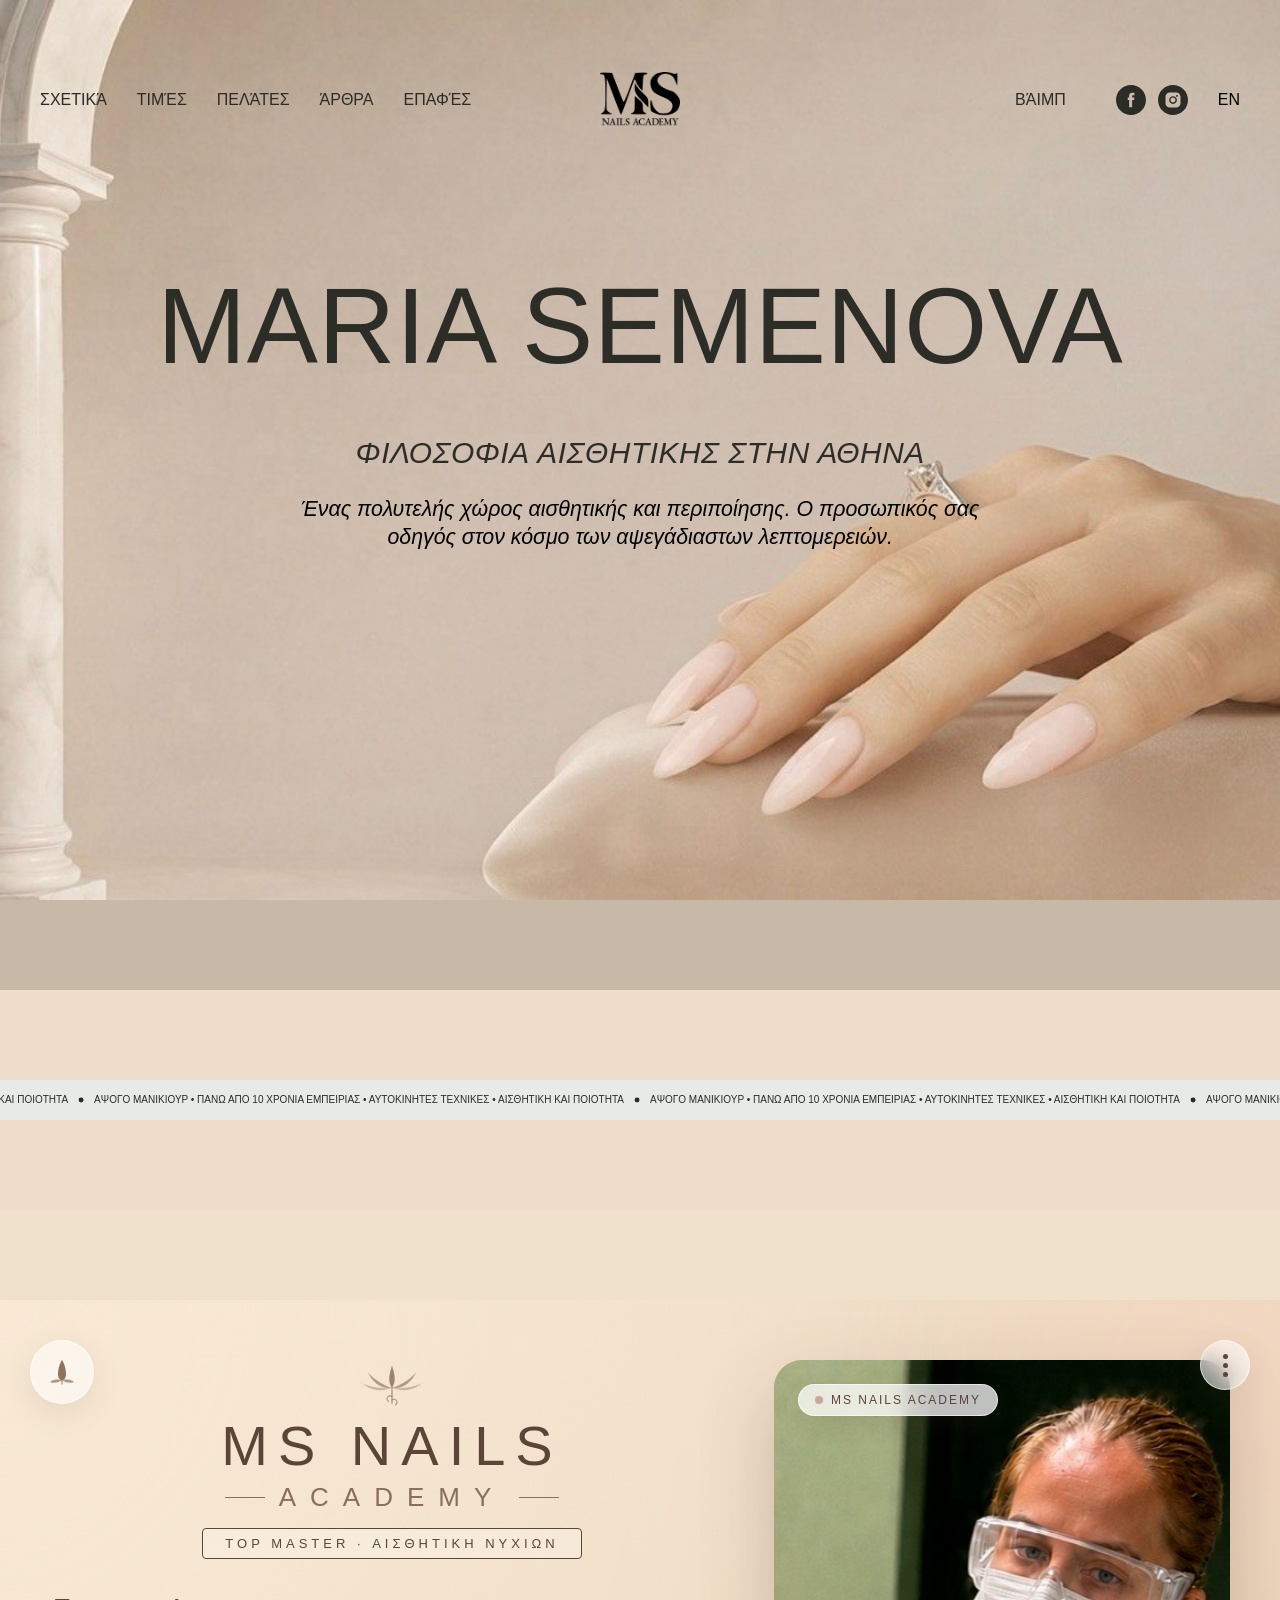
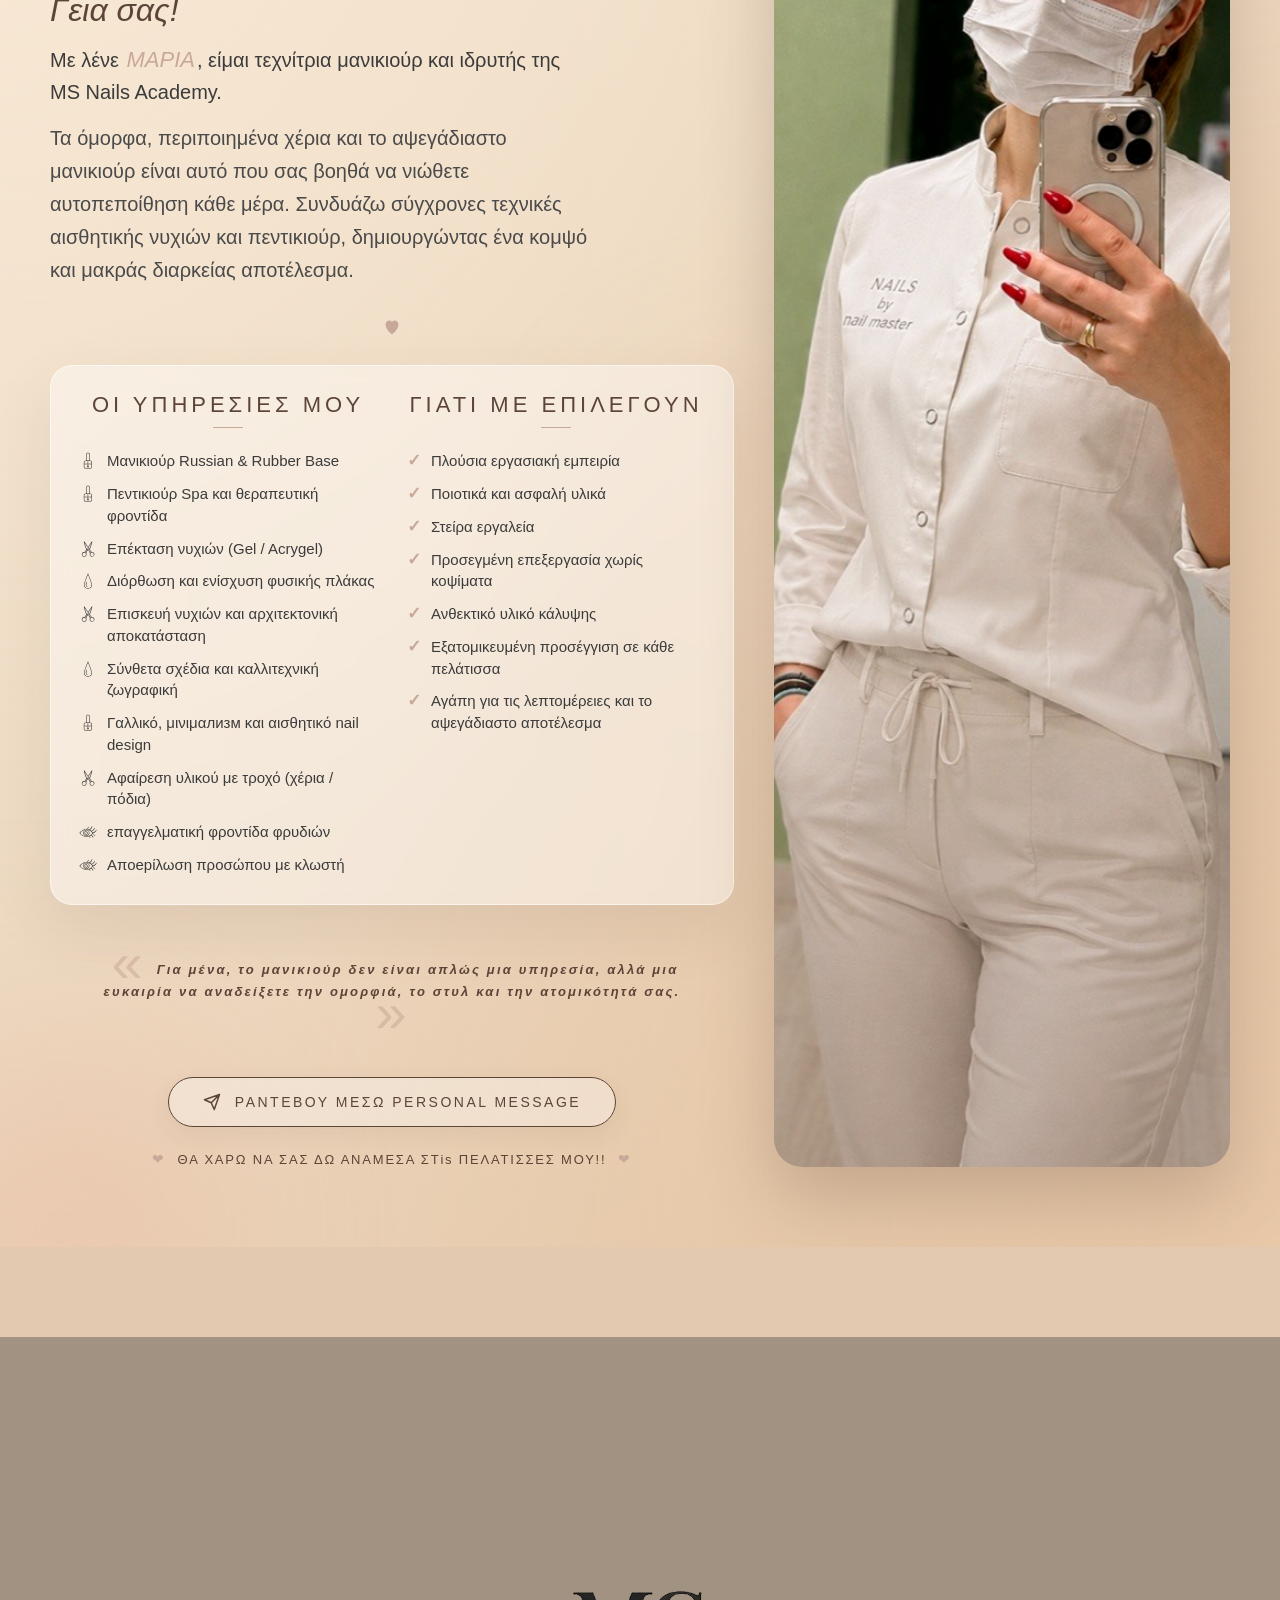
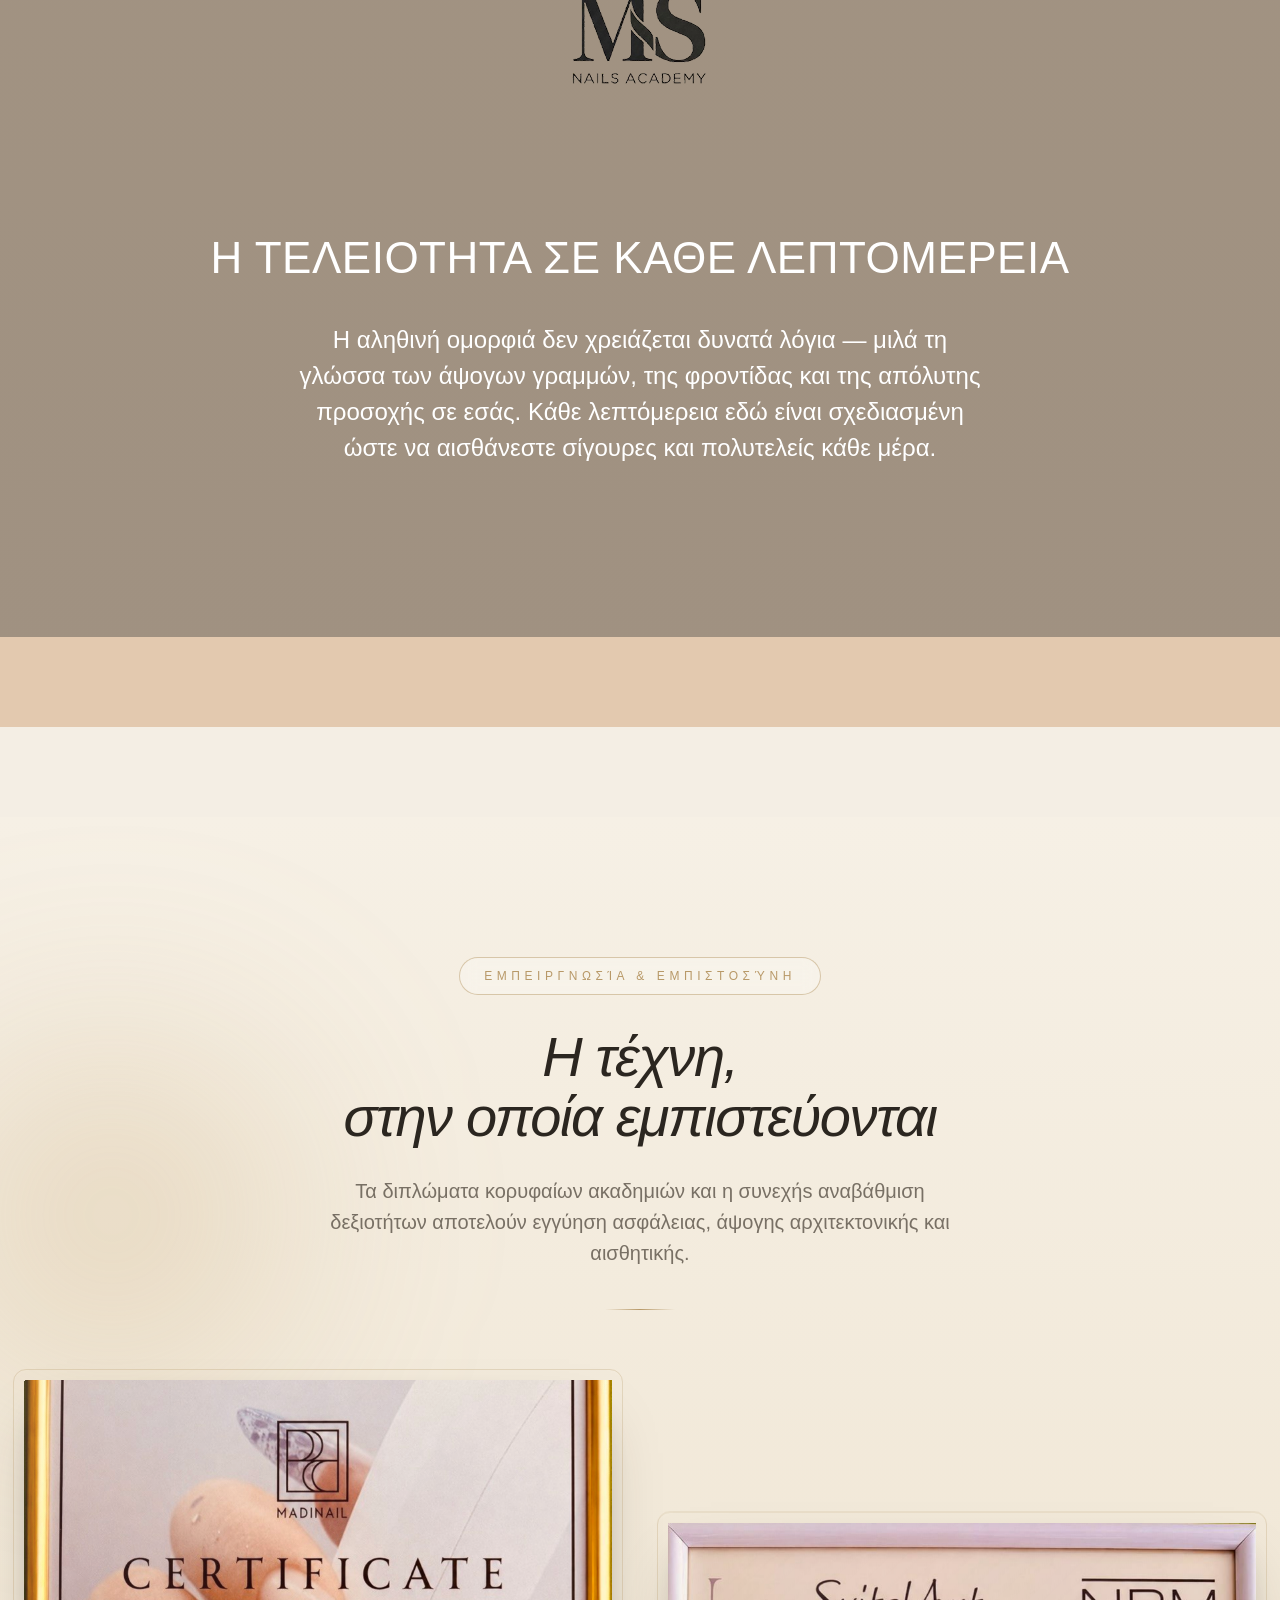
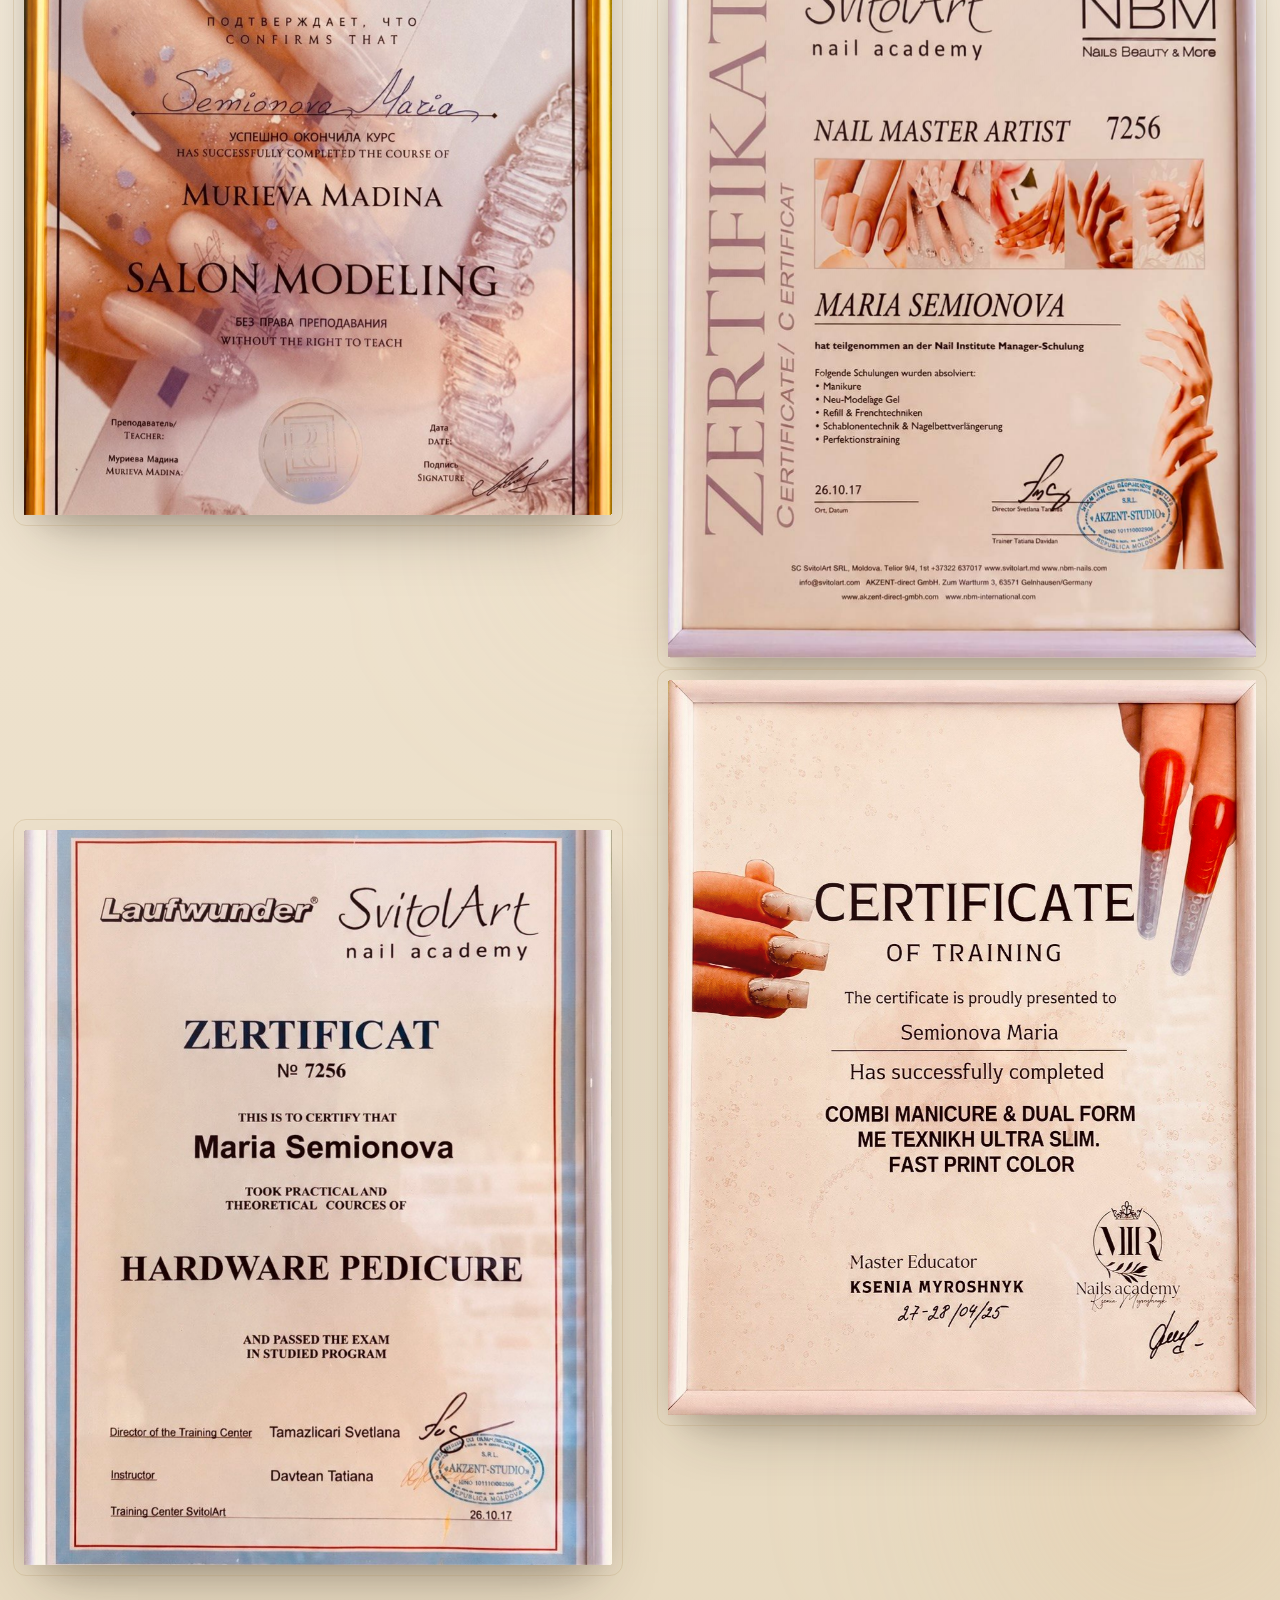
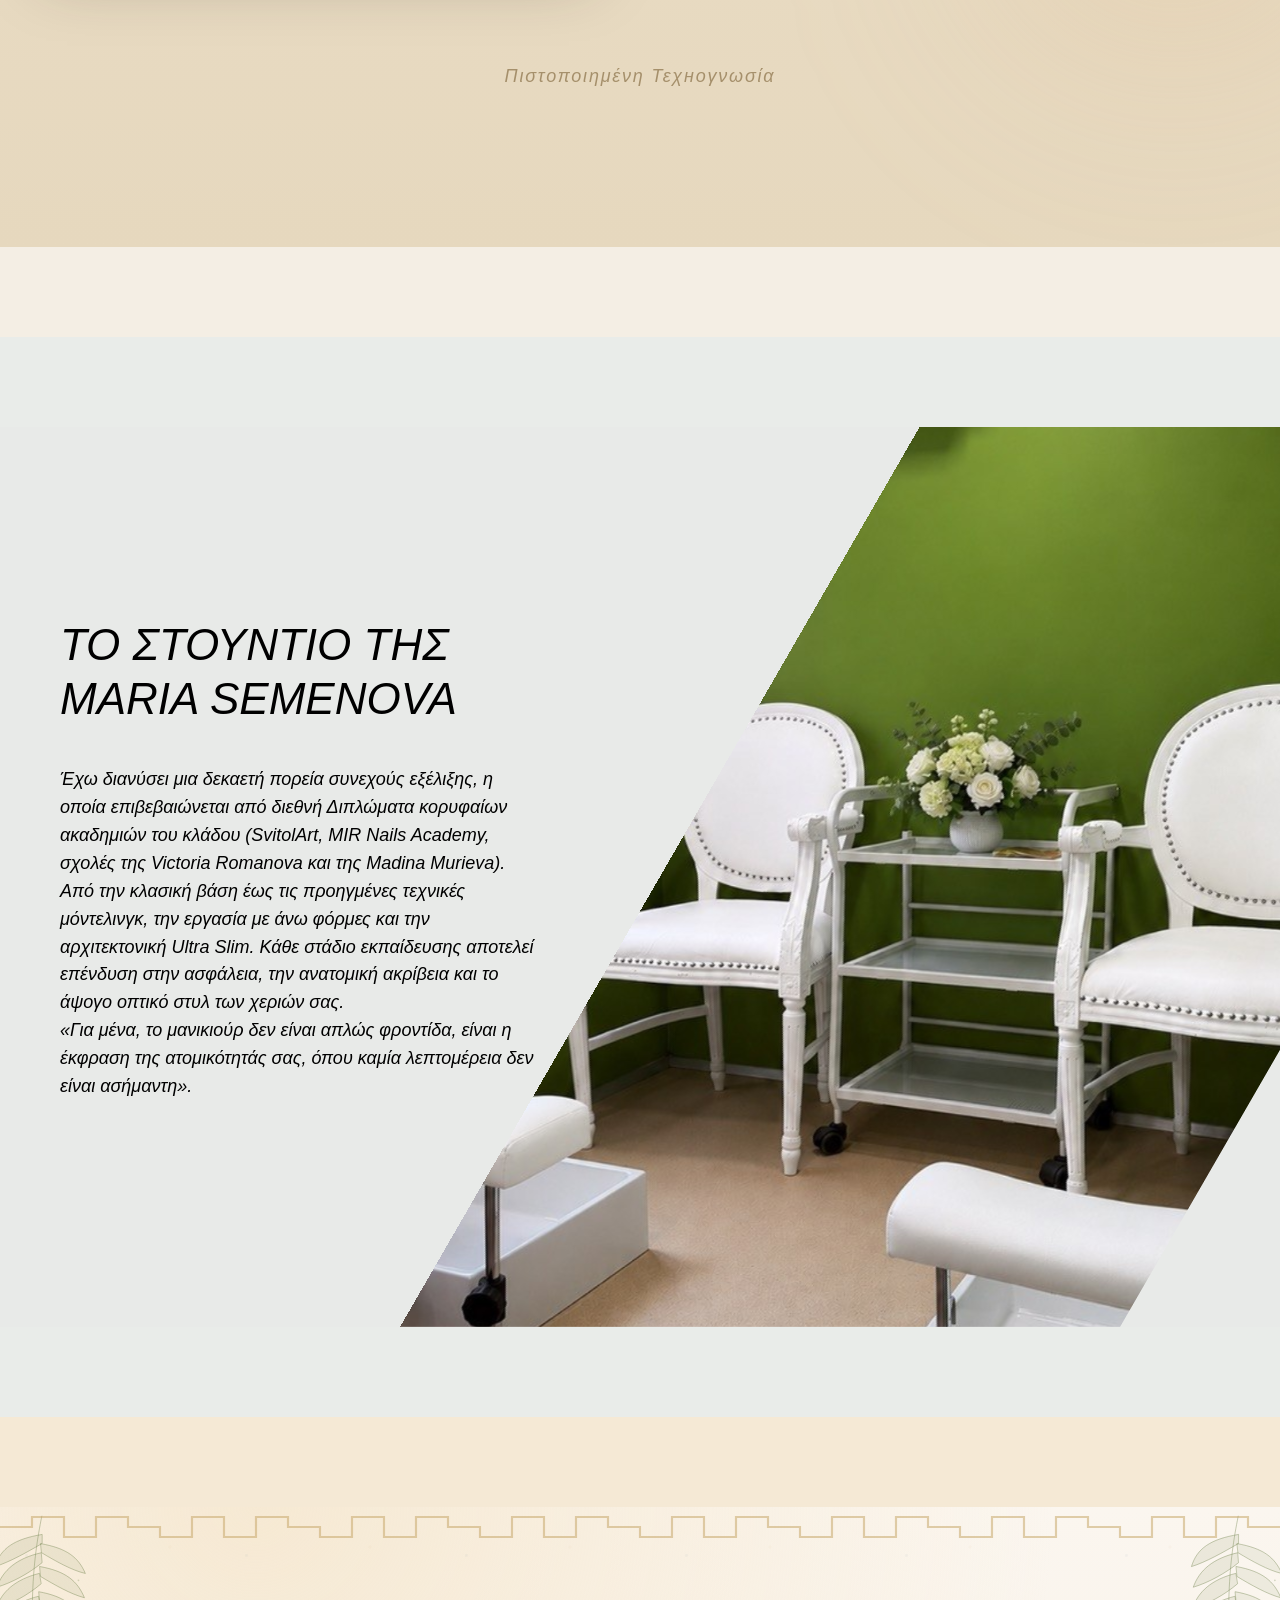
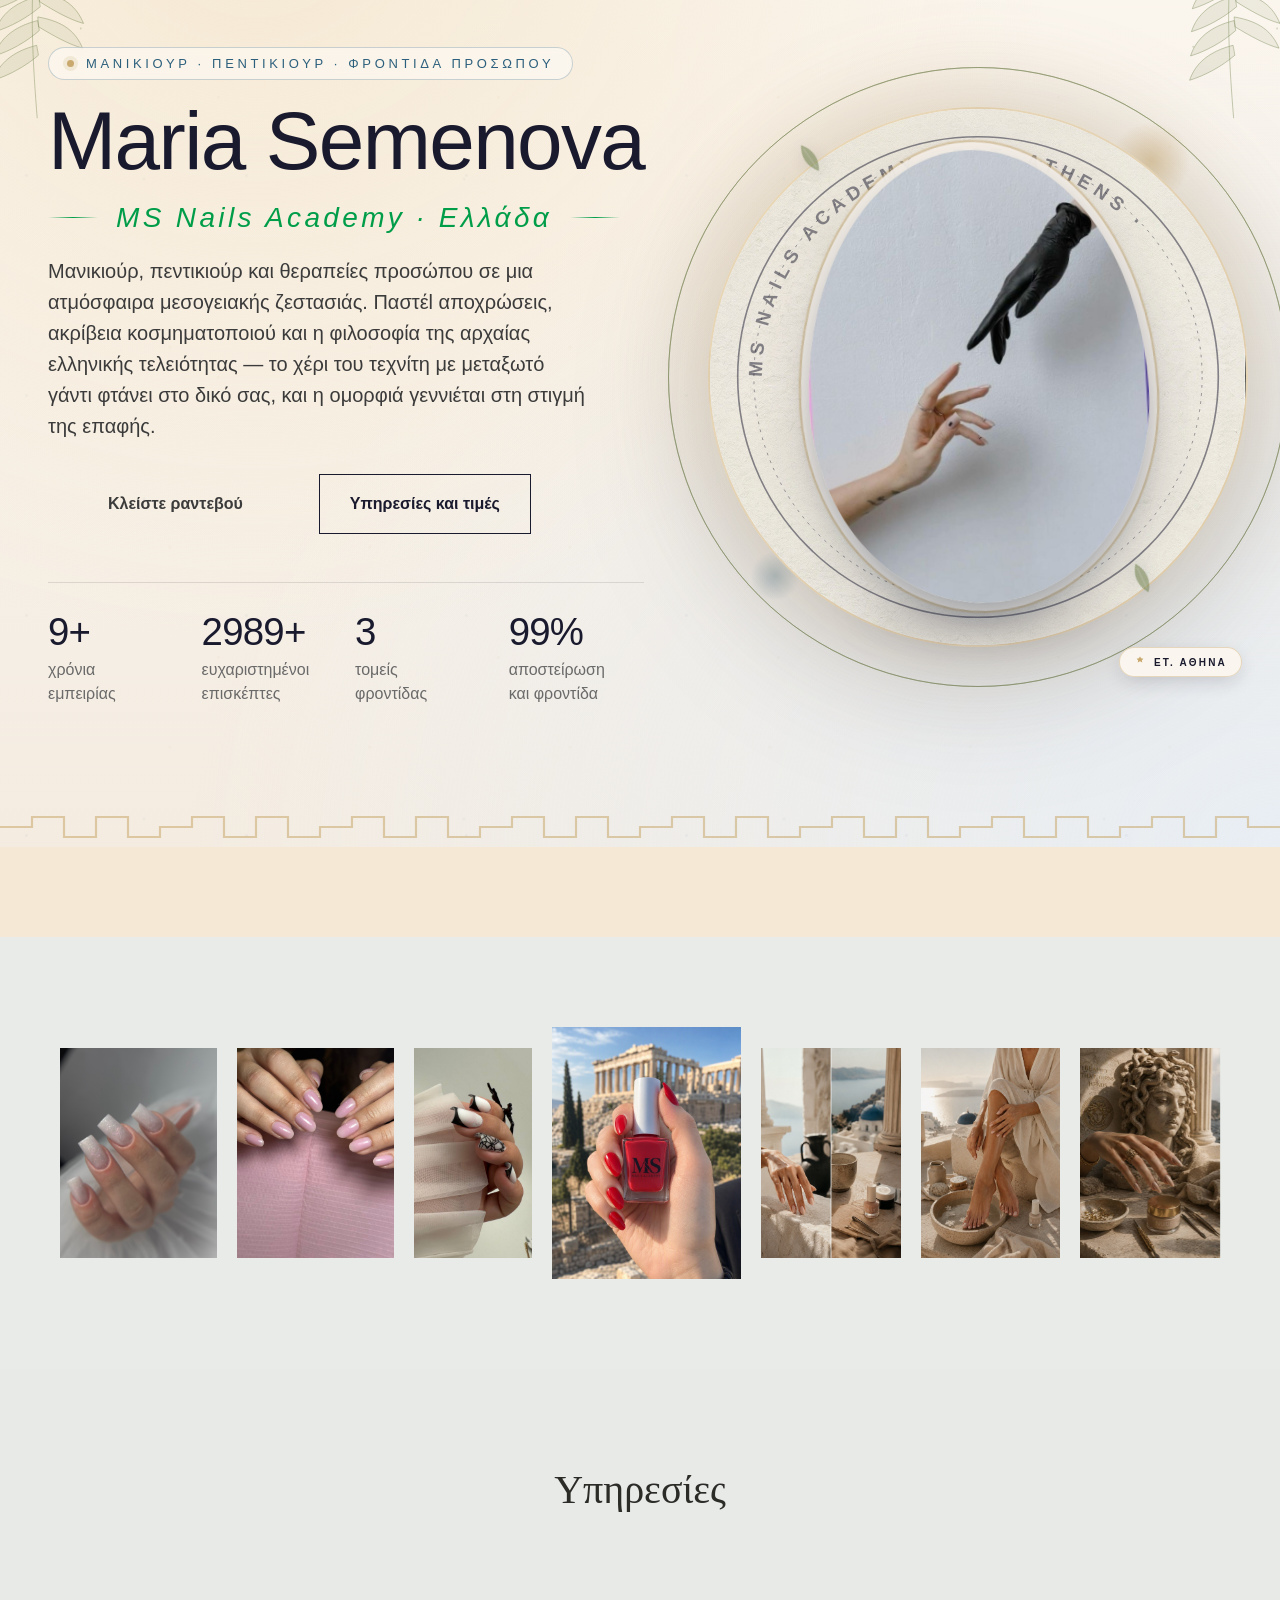
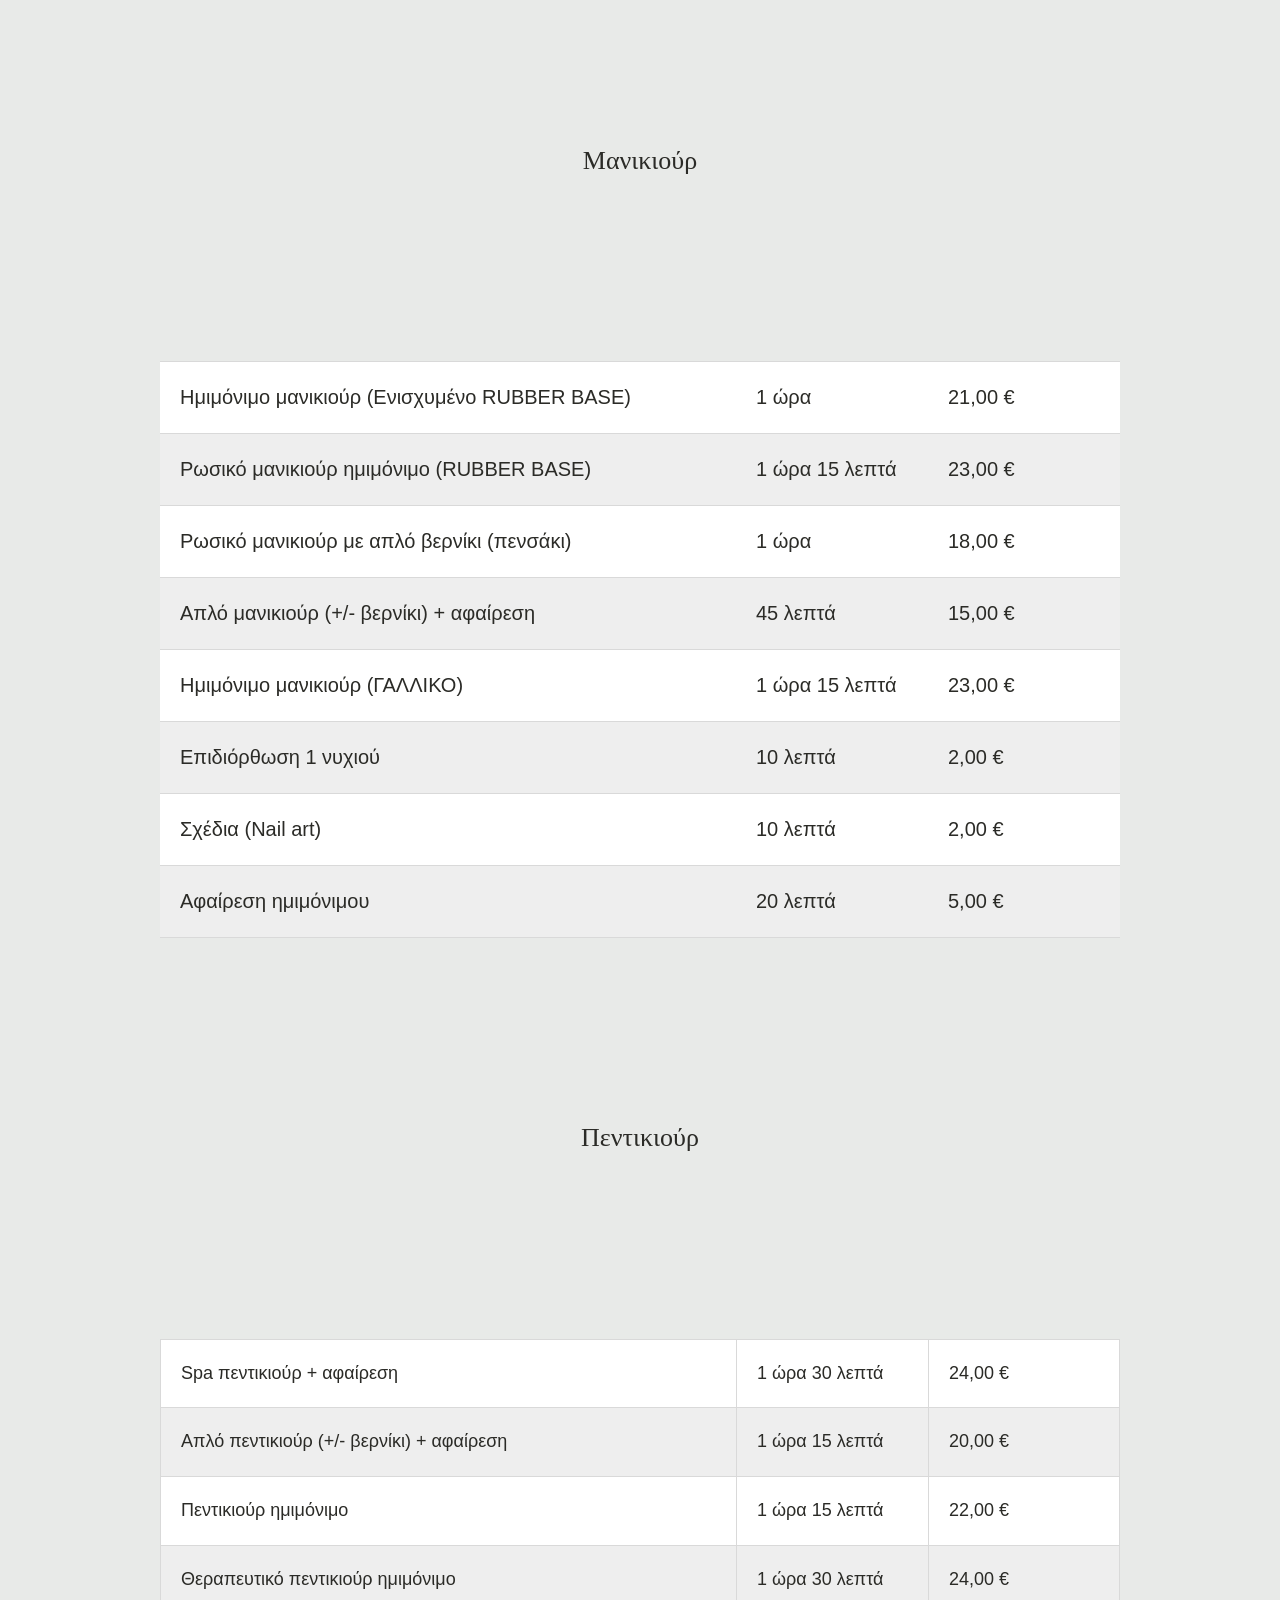
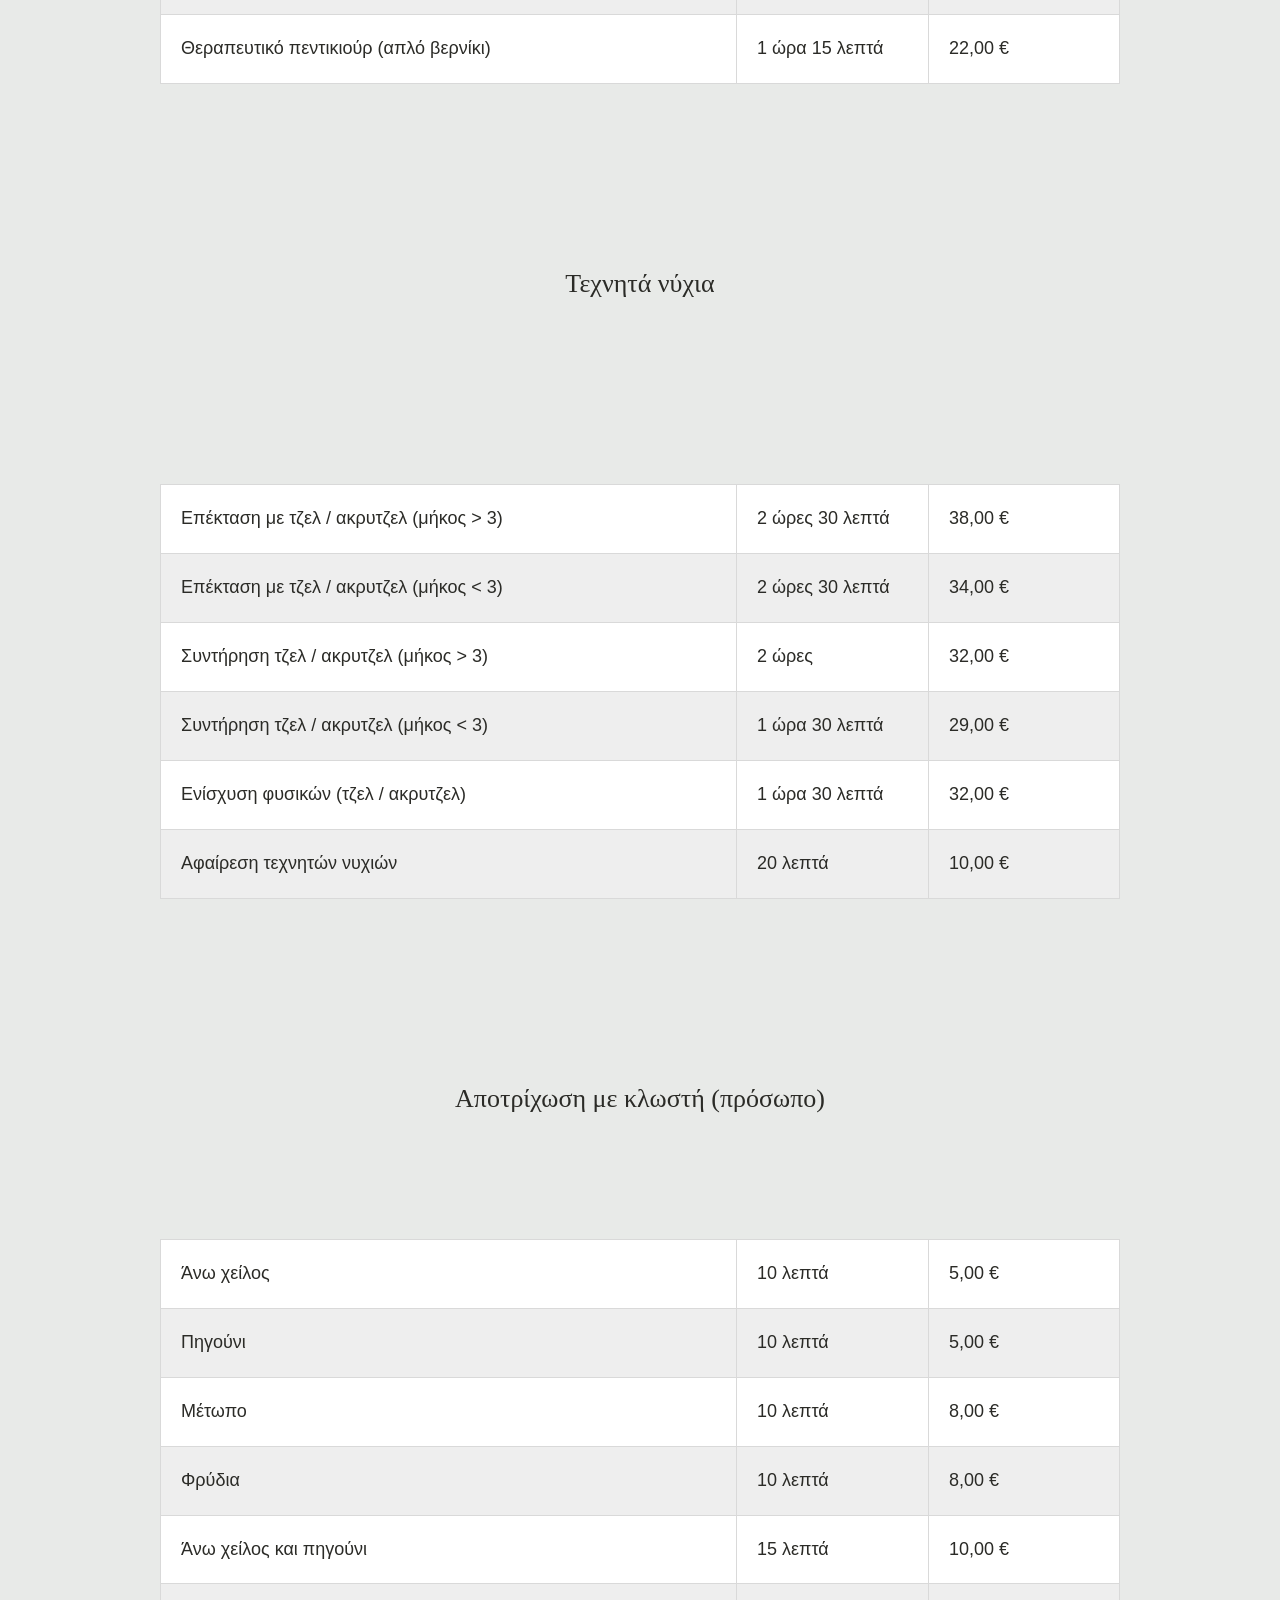
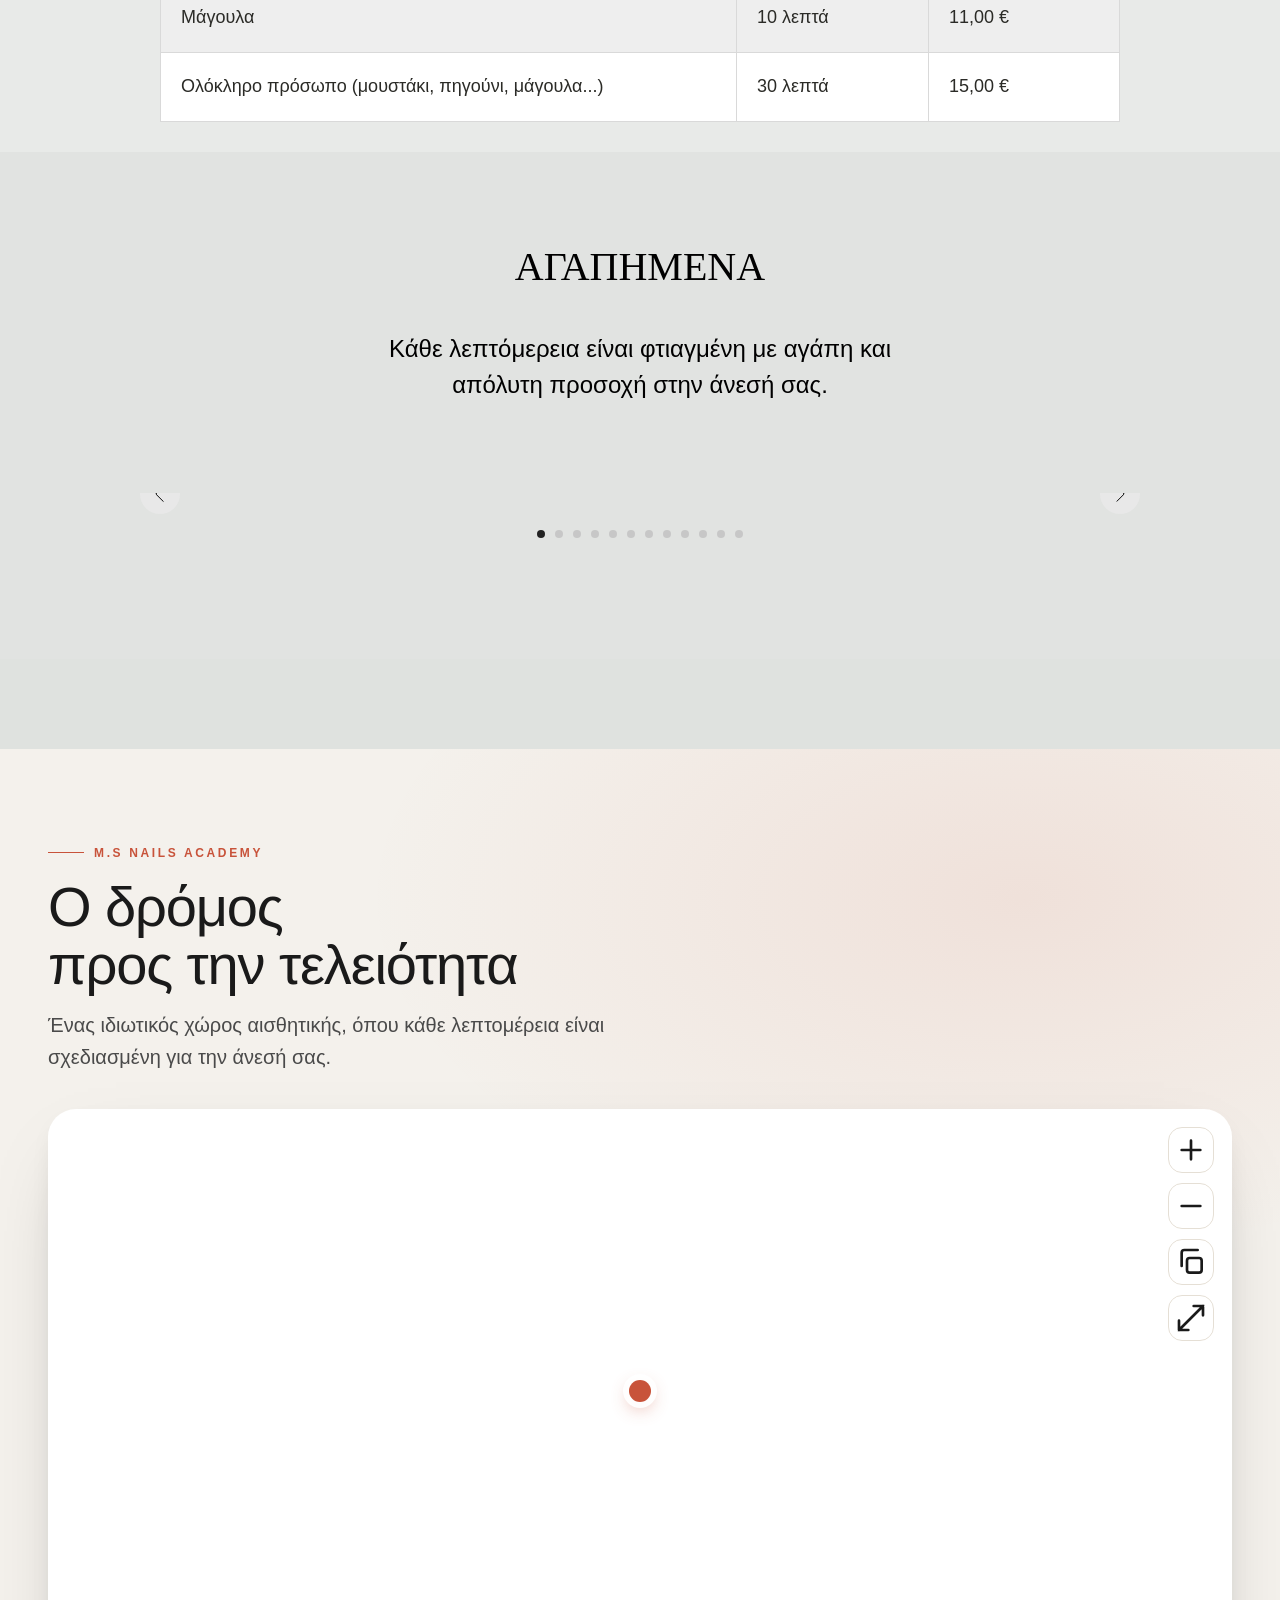
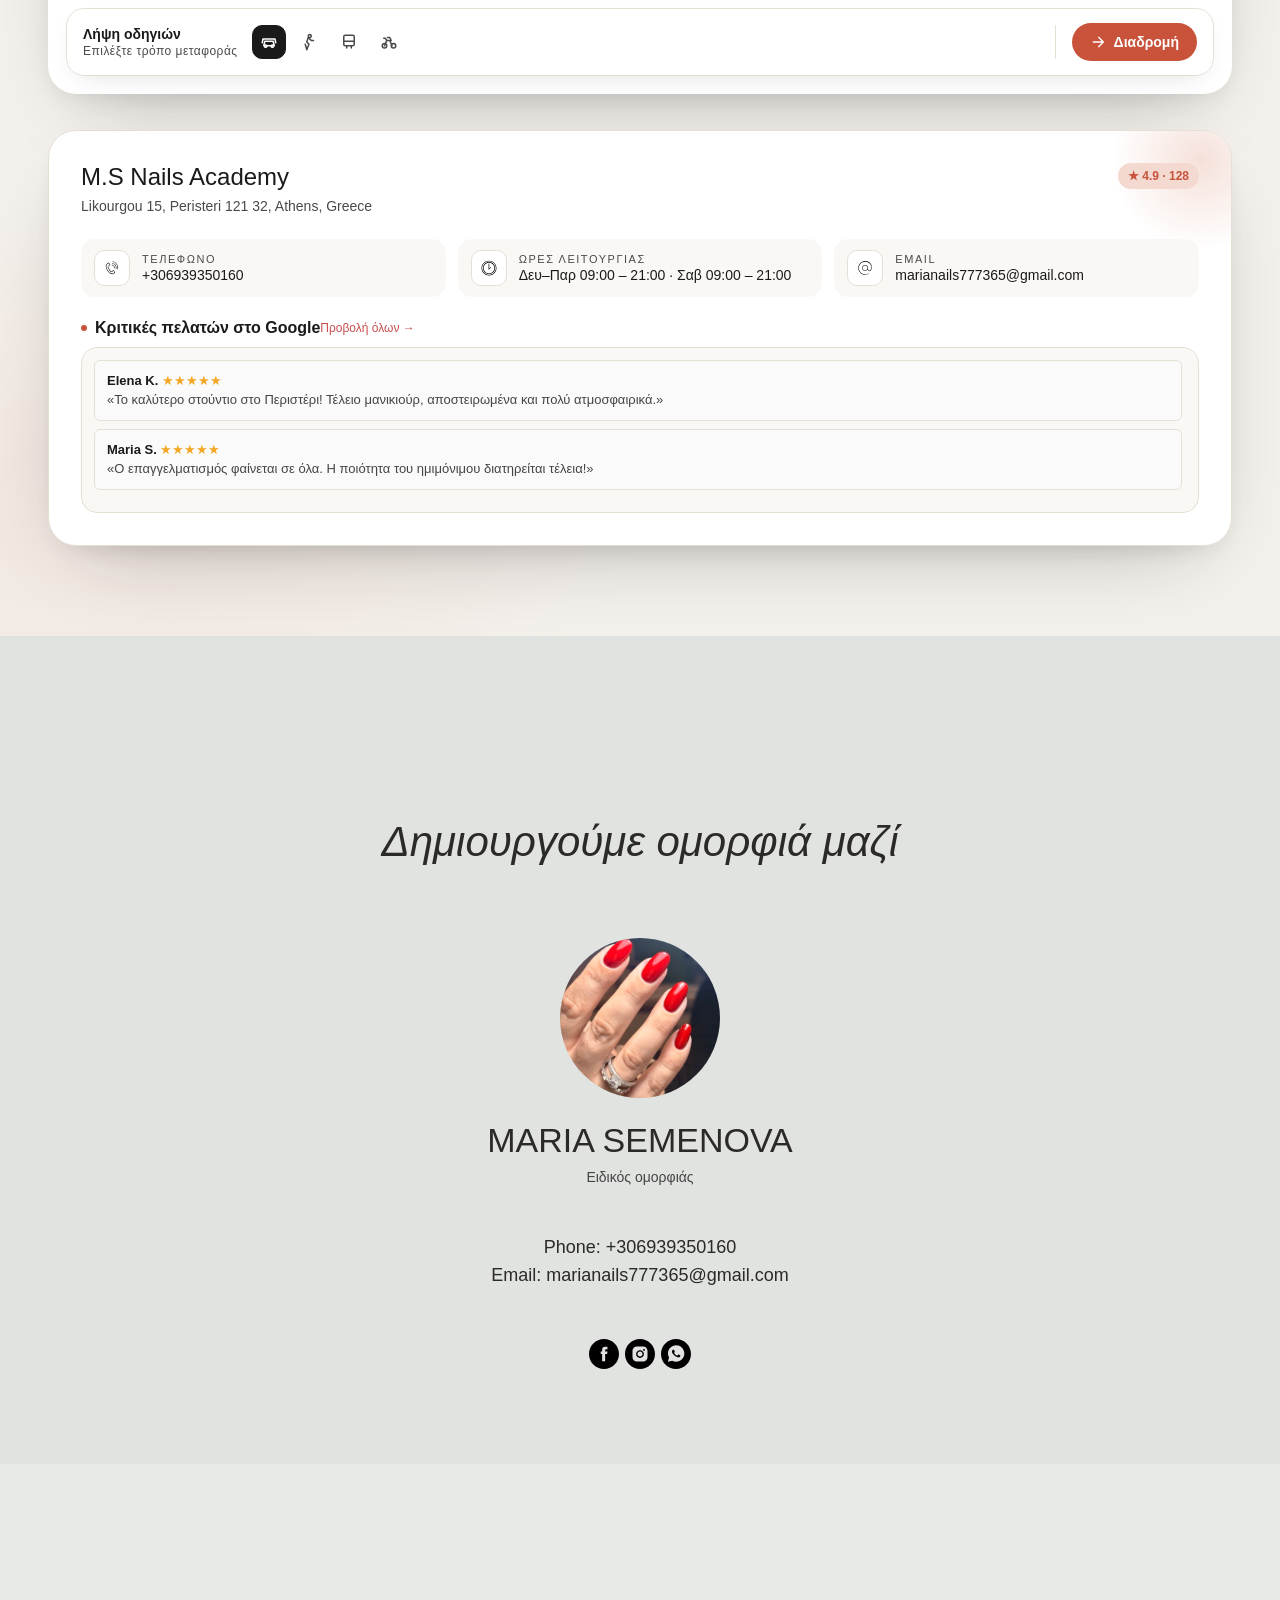
==== commit ea22206b: "Fix index.html name" ====
--- a/index.html
+++ b/index.html
@@ -1,42 +1,42 @@
-<!DOCTYPE html> <html> <head> <meta charset="utf-8" /> <meta http-equiv="Content-Type" content="text/html; charset=utf-8" /> <meta name="viewport" content="width=device-width, initial-scale=1.0" /> <!--metatextblock--> <title>MS nails academy.rus</title> <meta property="og:url" content="nailsm_ru" /> <meta property="og:title" content="MS nails academy.rus" /> <meta property="og:description" content="" /> <meta property="og:type" content="website" /> <meta property="og:image" content="images/tild3535-3966-4265-b664-363234666234__-__resize__504x__noroot.png" /> <link rel="canonical" href="nailsm_ru"> <!--/metatextblock--> <meta name="format-detection" content="telephone=no" /> <meta http-equiv="x-dns-prefetch-control" content="on"> <link rel="dns-prefetch" href="https://ws.tildacdn.com">  <!--favicons--> <link rel="shortcut icon" href="images/tildafavicon.ico" type="image/x-icon"/> <!--/favicons--> <!-- Assets --> <script src="https://neo.tildacdn.com/js/tilda-fallback-1.0.min.js" async charset="utf-8"></script> <link rel="stylesheet" href="css/tilda-grid-3.0.min.css" type="text/css" media="all" onerror="this.loaderr='y';"/> <link rel="stylesheet" href="css/tilda-blocks-page179320003.min.css?t=1789968839" type="text/css" media="all" onerror="this.loaderr='y';" /> <link rel="stylesheet" href="css/tilda-animation-2.0.min.css" type="text/css" media="all" onerror="this.loaderr='y';" /> <link rel="stylesheet" href="css/tilda-menusub-1.1.min.css" type="text/css" media="all" onerror="this.loaderr='y';" /> <link rel="stylesheet" href="css/tilda-menu-widgeticons-1.0.min.css" type="text/css" media="all" onerror="this.loaderr='y';" /> <link rel="stylesheet" href="css/tilda-menu-burger-1.0.min.css" type="text/css" media="all" onerror="this.loaderr='y';" /> <link rel="stylesheet" href="css/tilda-cover-1.0.min.css" type="text/css" media="all" onerror="this.loaderr='y';" /> <link rel="stylesheet" href="css/tilda-slds-1.4.min.css" type="text/css" media="print" onload="this.media='all';" onerror="this.loaderr='y';" /> <noscript><link rel="stylesheet" href="css/tilda-slds-1.4.min.css" type="text/css" media="all" /></noscript> <link rel="stylesheet" href="css/tilda-zoom-2.0.min.css" type="text/css" media="print" onload="this.media='all';" onerror="this.loaderr='y';" /> <noscript><link rel="stylesheet" href="css/tilda-zoom-2.0.min.css" type="text/css" media="all" /></noscript> <script nomodule src="js/tilda-polyfill-1.0.min.js" charset="utf-8"></script> <script type="text/javascript">function t_onReady(func) {if(document.readyState!='loading') {func();} else {document.addEventListener('DOMContentLoaded',func);}}
-function t_onFuncLoad(funcName,okFunc,time) {if(typeof window[funcName]==='function') {okFunc();} else {setTimeout(function() {t_onFuncLoad(funcName,okFunc,time);},(time||100));}}function t_throttle(fn,threshhold,scope) {return function() {fn.apply(scope||this,arguments);};}function t396_initialScale(t){var e=document.getElementById("rec"+t);if(e){var i=e.querySelector(".t396__artboard");if(i){window.tn_scale_initial_window_width||(window.tn_scale_initial_window_width=document.documentElement.clientWidth);var a=window.tn_scale_initial_window_width,l=[],n,r=i.getAttribute("data-artboard-screens");if(r){r=r.split(",");for(var o=0;o<r.length;o++)l[o]=parseInt(r[o],10)}else l=[320,480,640,960,1200];for(var o=0;o<l.length;o++){var _=l[o];a>=_&&(n=_)}var d="edit"===window.allrecords.getAttribute("data-tilda-mode"),s="center"===t396_scaleInitial__getFieldValue(i,"valign",n,l),c="grid"===t396_scaleInitial__getFieldValue(i,"upscale",n,l),u=t396_scaleInitial__getFieldValue(i,"height_vh",n,l),g=t396_scaleInitial__getFieldValue(i,"height",n,l),w=!!window.opr&&!!window.opr.addons||!!window.opera||-1!==navigator.userAgent.indexOf(" OPR/");if(!d&&s&&!c&&!u&&g&&!w){var f=parseFloat((a/n).toFixed(3)),h=[i,i.querySelector(".t396__carrier"),i.querySelector(".t396__filter")],v=Math.floor(parseInt(g,10)*f)+"px",p;i.style.setProperty("--initial-scale-height",v);for(var o=0;o<h.length;o++)h[o].style.setProperty("height","var(--initial-scale-height)");t396_scaleInitial__getElementsToScale(i,n,l).forEach((function(t){t.style.zoom=f}))}}}}function t396_scaleInitial__getElementsToScale(t,e,i){return t?Array.prototype.slice.call(t.children).filter((function(t){if(!t)return!1;if(!t.classList.contains("t396__elem")&&!t.classList.contains("t396__group"))return!1;if(!t.querySelector(".tn-molecule, .tn-atom"))return!1;var a=!t.getAttribute("data-elem-type")&&t.classList.contains("tn-group"),l=t396_scaleInitial__getFieldValue(t,"container",e,i);return!l&&a&&(l="grid"),"grid"===l})):[]}function t396_scaleInitial__getFieldValue(t,e,i,a){if(!t)return null;var l=a[a.length-1],n=t.getAttribute(t396_scaleInitial__getFieldAttribute(t,e,i,l));if(null===n)for(var r=0;r<a.length;r++){var o=a[r];if(!(o<=i)&&null!==(n=t.getAttribute(t396_scaleInitial__getFieldAttribute(t,e,o,l))))break}return n}function t396_scaleInitial__getFieldAttribute(t,e,i,a){var l=["widthmode","heightmode","flex"],n=t.classList.contains("t396__artboard"),r=!n&&t.classList.contains("tn-group"),o="data-field-";n&&(o="data-artboard-"),r&&(o="data-group-");var _="-value",d;return(n||r&&-1!==l.indexOf(e))&&(_=""),o+e+(i===a?"":"-res-"+i)+_}window.TN_SCALE_INITIAL_VER="1.0",window.tn_scale_initial_window_width=null;if(navigator.userAgent.indexOf('Android')!==-1) {var l=document.createElement('link');l.rel='stylesheet';l.href='css/fonts-arial.css';l.media='all';document.getElementsByTagName('head')[0].appendChild(l);}</script> <script src="js/tilda-scripts-3.0.min.js" charset="utf-8" defer onerror="this.loaderr='y';"></script> <script src="js/tilda-blocks-page179320003.min.js?t=1789968839" charset="utf-8" async onerror="this.loaderr='y';"></script> <script src="js/lazyload-1.3.min.export.js" charset="utf-8" async onerror="this.loaderr='y';"></script> <script src="js/tilda-animation-2.0.min.js" charset="utf-8" async onerror="this.loaderr='y';"></script> <script src="js/tilda-menusub-1.1.min.js" charset="utf-8" async onerror="this.loaderr='y';"></script> <script src="js/tilda-menu-1.1.min.js" charset="utf-8" async onerror="this.loaderr='y';"></script> <script src="js/tilda-menu-widgeticons-1.0.min.js" charset="utf-8" async onerror="this.loaderr='y';"></script> <script src="js/tilda-menu-burger-1.0.min.js" charset="utf-8" async onerror="this.loaderr='y';"></script> <script src="js/tilda-zero-1.2.min.js" charset="utf-8" async onerror="this.loaderr='y';"></script> <script src="js/tilda-cover-1.0.min.js" charset="utf-8" async onerror="this.loaderr='y';"></script> <script src="js/tilda-slds-1.4.min.js" charset="utf-8" async onerror="this.loaderr='y';"></script> <script src="js/hammer.min.js" charset="utf-8" async onerror="this.loaderr='y';"></script> <script src="js/tilda-t431-table-1.0.min.js" charset="utf-8" async onerror="this.loaderr='y';"></script> <script src="js/tilda-video-1.0.min.js" charset="utf-8" async onerror="this.loaderr='y';"></script> <script src="js/tilda-video-processor-1.0.min.js" charset="utf-8" async onerror="this.loaderr='y';"></script> <script src="js/tilda-zoom-2.0.min.js" charset="utf-8" async onerror="this.loaderr='y';"></script> <script src="js/tilda-zero-scale-1.0.min.js" charset="utf-8" async onerror="this.loaderr='y';"></script> <script src="js/tilda-events-1.0.min.js" charset="utf-8" async onerror="this.loaderr='y';"></script> <script type="text/javascript">window.dataLayer=window.dataLayer||[];</script> <script type="text/javascript">(function() {var ttt='cebo';var tt='oog';var re=new RegExp("bot|g" + tt + "le|yandex|baidu|bing|msn|duckduckbot|teoma|slurp|crawler|spider|robot|crawling|fa" + ttt + "ok","i");if((re.test(navigator.userAgent))===false&&typeof(sessionStorage)!='undefined'&&sessionStorage.getItem('visited')!=='y'&&document.visibilityState){var style=document.createElement('style');style.type='text/css';style.innerHTML='@media screen and (min-width: 980px) {.t-records {opacity: 0;}.t-records_animated {-webkit-transition: opacity ease-in-out .2s;-moz-transition: opacity ease-in-out .2s;-o-transition: opacity ease-in-out .2s;transition: opacity ease-in-out .2s;}.t-records.t-records_visible {opacity: 1;}}';document.getElementsByTagName('head')[0].appendChild(style);function t_setvisRecs(){var alr=document.querySelectorAll('.t-records');Array.prototype.forEach.call(alr,function(el) {el.classList.add("t-records_animated");});setTimeout(function() {Array.prototype.forEach.call(alr,function(el) {el.classList.add("t-records_visible");});sessionStorage.setItem("visited","y");},400);}
-document.addEventListener('DOMContentLoaded',t_setvisRecs);}})();</script></head> <body class="t-body" style="margin:0;"> <!--allrecords--> <div id="allrecords" data-tilda-export="yes" class="t-records" data-hook="blocks-collection-content-node" data-tilda-project-id="34047103" data-tilda-page-id="179320003" data-tilda-page-alias="nailsm_ru" data-tilda-formskey="b04e03bff2005644ba4d86f234047103" data-tilda-cookie="no" data-tilda-lazy="yes" data-tilda-root-zone="one" data-tilda-project-country="UA"> <div id="rec2909319303" class="r t-rec" style=" " data-record-type="2084" data-parenttplid="1272"> <!-- T1272 --> <div id="nav2909319303marker"></div> <div class="t1272" data-menu="yes" data-full-submenu-mob="y" data-menu-widgeticons-hide="yes"> <div class="t-menu-base__mobile-menu tmenu-mobile tmenu-mobile_positionfixed"> <div class="tmenu-mobile__container tmenu-mobile__container_right tmenu-mobile__container_logoleft"> <div class="t-menu-base__logowrapper t-menu-base__logowrapper_center t-menu-base__logowrapper_both t-menu-base__logowrapper_mobile"> <div class="t-menu-base__logo"> <img class="t-menu-base__imglogo t-menu-base__imglogomobile"
-src="images/tild3535-3966-4265-b664-363234666234__noroot.png"
+<!DOCTYPE html> <html> <head> <meta charset="utf-8" /> <meta http-equiv="Content-Type" content="text/html; charset=utf-8" /> <meta name="viewport" content="width=device-width, initial-scale=1.0" /> <!--metatextblock--> <title>EL-MS nails academy/el</title> <meta property="og:url" content="https://shelter-firm-handball.tilda.ws" /> <meta property="og:title" content="EL-MS nails academy/el" /> <meta property="og:description" content="" /> <meta property="og:type" content="website" /> <meta property="og:image" content="images/tild3238-3165-4633-a635-633237373434__-__resize__504x__frame_3.png" /> <link rel="canonical" href="https://shelter-firm-handball.tilda.ws"> <!--/metatextblock--> <meta name="format-detection" content="telephone=no" /> <meta http-equiv="x-dns-prefetch-control" content="on"> <link rel="dns-prefetch" href="https://ws.tildacdn.com">  <!--favicons--> <link rel="shortcut icon" href="images/tildafavicon.ico" type="image/x-icon"/> <!--/favicons--> <!-- Assets --> <script src="https://neo.tildacdn.com/js/tilda-fallback-1.0.min.js" async charset="utf-8"></script> <link rel="stylesheet" href="css/tilda-grid-3.0.min.css" type="text/css" media="all" onerror="this.loaderr='y';"/> <link rel="stylesheet" href="css/tilda-blocks-page182095603.min.css?t=1789968839" type="text/css" media="all" onerror="this.loaderr='y';" /> <link rel="stylesheet" href="css/tilda-animation-2.0.min.css" type="text/css" media="all" onerror="this.loaderr='y';" /> <link rel="stylesheet" href="css/tilda-menusub-1.1.min.css" type="text/css" media="all" onerror="this.loaderr='y';" /> <link rel="stylesheet" href="css/tilda-menu-widgeticons-1.0.min.css" type="text/css" media="all" onerror="this.loaderr='y';" /> <link rel="stylesheet" href="css/tilda-menu-burger-1.0.min.css" type="text/css" media="all" onerror="this.loaderr='y';" /> <link rel="stylesheet" href="css/tilda-cover-1.0.min.css" type="text/css" media="all" onerror="this.loaderr='y';" /> <link rel="stylesheet" href="css/tilda-slds-1.4.min.css" type="text/css" media="print" onload="this.media='all';" onerror="this.loaderr='y';" /> <noscript><link rel="stylesheet" href="css/tilda-slds-1.4.min.css" type="text/css" media="all" /></noscript> <link rel="stylesheet" href="css/tilda-zoom-2.0.min.css" type="text/css" media="print" onload="this.media='all';" onerror="this.loaderr='y';" /> <noscript><link rel="stylesheet" href="css/tilda-zoom-2.0.min.css" type="text/css" media="all" /></noscript> <script nomodule src="js/tilda-polyfill-1.0.min.js" charset="utf-8"></script> <script type="text/javascript">function t_onReady(func) {if(document.readyState!='loading') {func();} else {document.addEventListener('DOMContentLoaded',func);}}
+function t_onFuncLoad(funcName,okFunc,time) {if(typeof window[funcName]==='function') {okFunc();} else {setTimeout(function() {t_onFuncLoad(funcName,okFunc,time);},(time||100));}}function t_throttle(fn,threshhold,scope) {return function() {fn.apply(scope||this,arguments);};}function t396_initialScale(t){var e=document.getElementById("rec"+t);if(e){var i=e.querySelector(".t396__artboard");if(i){window.tn_scale_initial_window_width||(window.tn_scale_initial_window_width=document.documentElement.clientWidth);var a=window.tn_scale_initial_window_width,l=[],n,r=i.getAttribute("data-artboard-screens");if(r){r=r.split(",");for(var o=0;o<r.length;o++)l[o]=parseInt(r[o],10)}else l=[320,480,640,960,1200];for(var o=0;o<l.length;o++){var _=l[o];a>=_&&(n=_)}var d="edit"===window.allrecords.getAttribute("data-tilda-mode"),s="center"===t396_scaleInitial__getFieldValue(i,"valign",n,l),c="grid"===t396_scaleInitial__getFieldValue(i,"upscale",n,l),u=t396_scaleInitial__getFieldValue(i,"height_vh",n,l),g=t396_scaleInitial__getFieldValue(i,"height",n,l),w=!!window.opr&&!!window.opr.addons||!!window.opera||-1!==navigator.userAgent.indexOf(" OPR/");if(!d&&s&&!c&&!u&&g&&!w){var f=parseFloat((a/n).toFixed(3)),h=[i,i.querySelector(".t396__carrier"),i.querySelector(".t396__filter")],v=Math.floor(parseInt(g,10)*f)+"px",p;i.style.setProperty("--initial-scale-height",v);for(var o=0;o<h.length;o++)h[o].style.setProperty("height","var(--initial-scale-height)");t396_scaleInitial__getElementsToScale(i,n,l).forEach((function(t){t.style.zoom=f}))}}}}function t396_scaleInitial__getElementsToScale(t,e,i){return t?Array.prototype.slice.call(t.children).filter((function(t){if(!t)return!1;if(!t.classList.contains("t396__elem")&&!t.classList.contains("t396__group"))return!1;if(!t.querySelector(".tn-molecule, .tn-atom"))return!1;var a=!t.getAttribute("data-elem-type")&&t.classList.contains("tn-group"),l=t396_scaleInitial__getFieldValue(t,"container",e,i);return!l&&a&&(l="grid"),"grid"===l})):[]}function t396_scaleInitial__getFieldValue(t,e,i,a){if(!t)return null;var l=a[a.length-1],n=t.getAttribute(t396_scaleInitial__getFieldAttribute(t,e,i,l));if(null===n)for(var r=0;r<a.length;r++){var o=a[r];if(!(o<=i)&&null!==(n=t.getAttribute(t396_scaleInitial__getFieldAttribute(t,e,o,l))))break}return n}function t396_scaleInitial__getFieldAttribute(t,e,i,a){var l=["widthmode","heightmode","flex"],n=t.classList.contains("t396__artboard"),r=!n&&t.classList.contains("tn-group"),o="data-field-";n&&(o="data-artboard-"),r&&(o="data-group-");var _="-value",d;return(n||r&&-1!==l.indexOf(e))&&(_=""),o+e+(i===a?"":"-res-"+i)+_}window.TN_SCALE_INITIAL_VER="1.0",window.tn_scale_initial_window_width=null;if(navigator.userAgent.indexOf('Android')!==-1) {var l=document.createElement('link');l.rel='stylesheet';l.href='css/fonts-arial.css';l.media='all';document.getElementsByTagName('head')[0].appendChild(l);}</script> <script src="js/tilda-scripts-3.0.min.js" charset="utf-8" defer onerror="this.loaderr='y';"></script> <script src="js/tilda-blocks-page182095603.min.js?t=1789968839" charset="utf-8" async onerror="this.loaderr='y';"></script> <script src="js/lazyload-1.3.min.export.js" charset="utf-8" async onerror="this.loaderr='y';"></script> <script src="js/tilda-animation-2.0.min.js" charset="utf-8" async onerror="this.loaderr='y';"></script> <script src="js/tilda-menusub-1.1.min.js" charset="utf-8" async onerror="this.loaderr='y';"></script> <script src="js/tilda-menu-1.1.min.js" charset="utf-8" async onerror="this.loaderr='y';"></script> <script src="js/tilda-menu-widgeticons-1.0.min.js" charset="utf-8" async onerror="this.loaderr='y';"></script> <script src="js/tilda-menu-burger-1.0.min.js" charset="utf-8" async onerror="this.loaderr='y';"></script> <script src="js/tilda-zero-1.2.min.js" charset="utf-8" async onerror="this.loaderr='y';"></script> <script src="js/tilda-cover-1.0.min.js" charset="utf-8" async onerror="this.loaderr='y';"></script> <script src="js/tilda-slds-1.4.min.js" charset="utf-8" async onerror="this.loaderr='y';"></script> <script src="js/hammer.min.js" charset="utf-8" async onerror="this.loaderr='y';"></script> <script src="js/tilda-t431-table-1.0.min.js" charset="utf-8" async onerror="this.loaderr='y';"></script> <script src="js/tilda-video-1.0.min.js" charset="utf-8" async onerror="this.loaderr='y';"></script> <script src="js/tilda-video-processor-1.0.min.js" charset="utf-8" async onerror="this.loaderr='y';"></script> <script src="js/tilda-zoom-2.0.min.js" charset="utf-8" async onerror="this.loaderr='y';"></script> <script src="js/tilda-zero-scale-1.0.min.js" charset="utf-8" async onerror="this.loaderr='y';"></script> <script src="js/tilda-events-1.0.min.js" charset="utf-8" async onerror="this.loaderr='y';"></script> <script type="text/javascript">window.dataLayer=window.dataLayer||[];</script> <script type="text/javascript">(function() {var ttt='cebo';var tt='oog';var re=new RegExp("bot|g" + tt + "le|yandex|baidu|bing|msn|duckduckbot|teoma|slurp|crawler|spider|robot|crawling|fa" + ttt + "ok","i");if((re.test(navigator.userAgent))===false&&typeof(sessionStorage)!='undefined'&&sessionStorage.getItem('visited')!=='y'&&document.visibilityState){var style=document.createElement('style');style.type='text/css';style.innerHTML='@media screen and (min-width: 980px) {.t-records {opacity: 0;}.t-records_animated {-webkit-transition: opacity ease-in-out .2s;-moz-transition: opacity ease-in-out .2s;-o-transition: opacity ease-in-out .2s;transition: opacity ease-in-out .2s;}.t-records.t-records_visible {opacity: 1;}}';document.getElementsByTagName('head')[0].appendChild(style);function t_setvisRecs(){var alr=document.querySelectorAll('.t-records');Array.prototype.forEach.call(alr,function(el) {el.classList.add("t-records_animated");});setTimeout(function() {Array.prototype.forEach.call(alr,function(el) {el.classList.add("t-records_visible");});sessionStorage.setItem("visited","y");},400);}
+document.addEventListener('DOMContentLoaded',t_setvisRecs);}})();</script></head> <body class="t-body" style="margin:0;"> <!--allrecords--> <div id="allrecords" data-tilda-export="yes" class="t-records" data-hook="blocks-collection-content-node" data-tilda-project-id="34047103" data-tilda-page-id="182095603" data-tilda-formskey="b04e03bff2005644ba4d86f234047103" data-tilda-cookie="no" data-tilda-lazy="yes" data-tilda-root-zone="one" data-tilda-project-country="UA"> <div id="rec2925457703" class="r t-rec" style=" " data-animationappear="off" data-record-type="2084" data-parenttplid="1272"> <!-- T1272 --> <div id="nav2925457703marker"></div> <div class="t1272" data-menu="yes" data-full-submenu-mob="y" data-menu-widgeticons-hide="yes"> <div class="t-menu-base__mobile-menu tmenu-mobile tmenu-mobile_positionfixed"> <div class="tmenu-mobile__container tmenu-mobile__container_right tmenu-mobile__container_logoleft"> <div class="t-menu-base__logowrapper t-menu-base__logowrapper_center t-menu-base__logowrapper_logo t-menu-base__logowrapper_mobile"> <div class="t-menu-base__logo"> <a href="http://tilda.cc"> <img class="t-menu-base__imglogo t-menu-base__imglogomobile"
+src="images/tild3238-3165-4633-a635-633237373434__frame_3.png"
 imgfield="img"
-alt=""> </div> </div> <style>#rec2909319303 .t-menu-base__imglogo{max-width:80px;width:80px;}</style> <button type="button"
+alt=""> </a> </div> </div> <style>#rec2925457703 .t-menu-base__imglogo{max-width:80px;width:80px;}@media screen and (max-width:960px){#rec2925457703 .t-menu-base__imglogo{max-width:40px;width:40px;}}</style> <button type="button"
 aria-expanded="false"
 aria-label="Навигационное меню"
-class="t-menu-burger t-menuburger t-menu-base__burger_mlauto"> <div class="t-menu-burger__icon t-menu-burger__icon_first t-menu-burger__icon_small"> <span style="background-color: ;"></span> <span style="background-color: ;"></span> <span style="background-color: ;"></span> <span style="background-color: ;"></span> </div> </button> </div> </div> <style>.tmenu-mobile{background-color:#111;display:none;width:100%;top:0;z-index:990;}.tmenu-mobile_positionfixed{position:fixed;}.tmenu-mobile__text{color:#000;}.tmenu-mobile__container{min-height:64px;padding:20px;position:relative;box-sizing:border-box;display:flex;justify-content:space-between;align-items:center;}.tmenu-mobile__list{display:block;}.tmenu-mobile__container_logocenter>.t-menu-base__logowrapper,.tmenu-mobile__container_logocenter>.tmenu-mobile__text{position:absolute;left:50%;transform:translateX(-50%);}.tmenu-mobile__burgerlogo{display:inline-block;font-size:24px;font-weight:400;white-space:nowrap;vertical-align:middle;}@media screen and (max-width:960px){.tmenu-mobile__menucontent_hidden{display:none;height:auto;}.tmenu-mobile{display:block;}}@media screen and (max-width:960px){#rec2909319303 .t-menu-base.tmenu-mobile__menucontent_fixed{position:fixed;top:64px;}}</style> <style>#rec2909319303 .tmenu-mobile__burgerlogo a{font-size:22px;line-height:1;font-weight:600;}</style> <style>#rec2909319303 .tmenu-mobile__burgerlogo__title{font-size:22px;line-height:1;font-weight:600;}</style> <div
-id="nav2909319303"
+class="t-menu-burger t-menuburger t-menu-base__burger_mlauto"> <div class="t-menu-burger__icon t-menu-burger__icon_first t-menu-burger__icon_small"> <span style="background-color: ;"></span> <span style="background-color: ;"></span> <span style="background-color: ;"></span> <span style="background-color: ;"></span> </div> </button> </div> </div> <style>.tmenu-mobile{background-color:#111;display:none;width:100%;top:0;z-index:990;}.tmenu-mobile_positionfixed{position:fixed;}.tmenu-mobile__text{color:#000;}.tmenu-mobile__container{min-height:64px;padding:20px;position:relative;box-sizing:border-box;display:flex;justify-content:space-between;align-items:center;}.tmenu-mobile__list{display:block;}.tmenu-mobile__container_logocenter>.t-menu-base__logowrapper,.tmenu-mobile__container_logocenter>.tmenu-mobile__text{position:absolute;left:50%;transform:translateX(-50%);}.tmenu-mobile__burgerlogo{display:inline-block;font-size:24px;font-weight:400;white-space:nowrap;vertical-align:middle;}@media screen and (max-width:960px){.tmenu-mobile__menucontent_hidden{display:none;height:auto;}.tmenu-mobile{display:block;}}@media screen and (max-width:960px){#rec2925457703 .t-menu-base.tmenu-mobile__menucontent_fixed{position:fixed;top:64px;}}</style> <style>#rec2925457703 .tmenu-mobile__burgerlogo a{font-size:62px;line-height:1;font-weight:600;}</style> <style>#rec2925457703 .tmenu-mobile__burgerlogo__title{font-weight:600;}@media screen and (min-width:900px){#rec2925457703 .tmenu-mobile__burgerlogo__title{font-size:62px;line-height:1;}}</style> <div
+id="nav2925457703"
 class="t-menu-base t-menu-base_positionfixed
 tmenu-mobile__menucontent_hidden tmenu-mobile__menucontent_fixed t-menu-base_mobile-center
-t-menu-base__burgermenu__dropdown t-menu-base__burgermenu__dropdown_right" data-navmarker="nav2909319303marker" data-appearoffset="" data-bgopacity-two="1" data-menu="yes" data-bgcolor-hex="" data-bgcolor-rgba="" data-bgopacity="1" data-menushadow="" data-menushadow-css=""> <div
+t-menu-base__burgermenu__dropdown t-menu-base__burgermenu__dropdown_right" data-navmarker="nav2925457703marker" data-appearoffset="" data-bgopacity-two="1" data-menu="yes" data-bgcolor-hex="" data-bgcolor-rgba="" data-bgopacity="1" data-menushadow="" data-menushadow-css=""> <div
 class="t-menu-base__maincontainer
 t-menu-base__maincontainer_100 t-menu-base__maincontainer_100-40 t-menu-base__maincontainer_logocenter "> <ul role="list" class="t-menu-base__list t-menu__list t-menu-base__list_leftside t-menu-base__list_align-left"> <li class="t-menu-base__list-item"> <div
 class="t-menu__link-wrapper" data-menu-submenu-hook=""> <a class="t-menu__link-item"
-href="#rec3067136303" data-menu-item-number="1">О студии</a> </div> </li> <li class="t-menu-base__list-item"> <div
+href="#rec3074583603" data-menu-item-number="1">Σχετικά</a> </div> </li> <li class="t-menu-base__list-item"> <div
 class="t-menu__link-wrapper" data-menu-submenu-hook=""> <a class="t-menu__link-item"
-href="#rec2907853003" data-menu-item-number="2">Цены</a> </div> </li> <li class="t-menu-base__list-item"> <div
+href="#rec2925458603" data-menu-item-number="2">Тιμές</a> </div> </li> <li class="t-menu-base__list-item"> <div
 class="t-menu__link-wrapper" data-menu-submenu-hook=""> <a class="t-menu__link-item"
-href="#rec2909005603" data-menu-item-number="3">Клиенты</a> </div> </li> <li class="t-menu-base__list-item"> <div
+href="#rec2925459303" data-menu-item-number="3">Πελάτες</a> </div> </li> <li class="t-menu-base__list-item"> <div
 class="t-menu__link-wrapper" data-menu-submenu-hook=""> <a class="t-menu__link-item"
-href="#rec2921035903" data-menu-item-number="4">Блог</a> </div> </li> <li class="t-menu-base__list-item"> <div
+href="#rec2925458303" data-menu-item-number="4">Άρθρα</a> </div> </li> <li class="t-menu-base__list-item"> <div
 class="t-menu__link-wrapper" data-menu-submenu-hook=""> <a class="t-menu__link-item"
-href="#rec3015687103" data-menu-item-number="5">Контакты</a> </div> </li> </ul> <div class="t-menu-base__logowrapper t-menu-base__logowrapper_center t-menu-base__logowrapper_both"> <div class="t-menu-base__logo"> <img class="t-menu-base__imglogo t-menu-base__imglogomobile"
-src="images/tild3535-3966-4265-b664-363234666234__noroot.png"
+href="#rec3032569603" data-menu-item-number="5">Επαφές</a> </div> </li> </ul> <div class="t-menu-base__logowrapper t-menu-base__logowrapper_center t-menu-base__logowrapper_both"> <div class="t-menu-base__logo"> <a href="http://tilda.cc"> <img class="t-menu-base__imglogo t-menu-base__imglogomobile"
+src="images/tild3238-3165-4633-a635-633237373434__frame_3.png"
 imgfield="img"
-alt=""> </div> </div> <style>#rec2909319303 .t-menu-base__imglogo{max-width:80px;width:80px;}</style> <ul role="list" class="t-menu-base__list t-menu__list t-menu-base__list_rightside t-menu-base__list_align-left"> <li class="t-menu-base__list-item"> <div
+alt=""> </a> </div> </div> <style>#rec2925457703 .t-menu-base__imglogo{max-width:80px;width:80px;}@media screen and (max-width:960px){#rec2925457703 .t-menu-base__imglogo{max-width:40px;width:40px;}}</style> <ul role="list" class="t-menu-base__list t-menu__list t-menu-base__list_rightside t-menu-base__list_align-left"> <li class="t-menu-base__list-item"> <div
 class="t-menu__link-wrapper" data-menu-submenu-hook=""> <a class="t-menu__link-item"
-href="#vibe" data-menu-item-number="6">Вайб</a> </div> </li> </ul> <div class="t-menu-base__rightwrapper t-menu-base__wrapper" style=""> <div class="t-menu-base__additionalwrapper"> <div class="t-sociallinks"> <ul role="list" class="t-sociallinks__wrapper" aria-label="Social media links"> <!-- new soclinks --><li class="t-sociallinks__item t-sociallinks__item_facebook"><a href="https://www.facebook.com/share/1c5vxPRgHh/?mibextid=wwXIfr" target="_blank" rel="nofollow" aria-label="facebook" style="width: 30px; height: 30px;"><svg class="t-sociallinks__svg" role="presentation" width=30px height=30px viewBox="0 0 100 100" fill="none" xmlns="http://www.w3.org/2000/svg"> <path fill-rule="evenodd" clip-rule="evenodd" d="M50 100c27.6142 0 50-22.3858 50-50S77.6142 0 50 0 0 22.3858 0 50s22.3858 50 50 50Zm3.431-73.9854c-2.5161.0701-5.171.6758-7.0464 2.4577-1.5488 1.4326-2.329 3.5177-2.5044 5.602-.0534 1.4908-.0458 2.9855-.0382 4.4796.0058 1.1205.0115 2.2407-.0085 3.3587-.6888.005-1.3797.0036-2.0709.0021-.9218-.0019-1.8441-.0038-2.7626.0096 0 .8921.0013 1.7855.0026 2.6797.0026 1.791.0052 3.5853-.0026 5.3799.9185.0134 1.8409.0115 2.7627.0096.6912-.0015 1.382-.0029 2.0708.0021.0155 3.5565.0127 7.1128.0098 10.669-.0036 4.4452-.0072 8.8903.0252 13.3354 1.8903-.0134 3.7765-.0115 5.6633-.0095 1.4152.0014 2.8306.0028 4.2484-.0022.0117-4.0009.0088-7.9986.0058-11.9963-.0029-3.9979-.0058-7.9957.0059-11.9964.9533-.005 1.9067-.0036 2.86-.0021 1.2713.0019 2.5425.0038 3.8137-.0096.396-2.679.7335-5.3814.9198-8.0947-1.2576-.0058-2.5155-.0058-3.7734-.0058-1.2578 0-2.5157 0-3.7734-.0059 0-.4689-.0007-.9378-.0014-1.4066-.0022-1.4063-.0044-2.8123.0131-4.2188.198-1.0834 1.3158-1.9104 2.3992-1.8403h5.1476c.0117-2.8069.0117-5.602 0-8.4089-.6636 0-1.3273-.0007-1.9911-.0014-1.9915-.0022-3.9832-.0044-5.975.0131Z" fill="#2c2c27"/> </svg></a></li>&nbsp;<li class="t-sociallinks__item t-sociallinks__item_instagram"><a href="https://www.instagram.com/maria_sem_nails_academy?igsi=dnQycDVudXZkY2k2" target="_blank" rel="nofollow" aria-label="instagram" style="width: 30px; height: 30px;"><svg class="t-sociallinks__svg" role="presentation" width=30px height=30px viewBox="0 0 100 100" fill="none" xmlns="http://www.w3.org/2000/svg"> <path fill-rule="evenodd" clip-rule="evenodd" d="M50 100C77.6142 100 100 77.6142 100 50C100 22.3858 77.6142 0 50 0C22.3858 0 0 22.3858 0 50C0 77.6142 22.3858 100 50 100ZM25 39.3918C25 31.4558 31.4566 25 39.3918 25H60.6082C68.5442 25 75 31.4566 75 39.3918V60.8028C75 68.738 68.5442 75.1946 60.6082 75.1946H39.3918C31.4558 75.1946 25 68.738 25 60.8028V39.3918ZM36.9883 50.0054C36.9883 42.8847 42.8438 37.0922 50.0397 37.0922C57.2356 37.0922 63.0911 42.8847 63.0911 50.0054C63.0911 57.1252 57.2356 62.9177 50.0397 62.9177C42.843 62.9177 36.9883 57.1252 36.9883 50.0054ZM41.7422 50.0054C41.7422 54.5033 45.4641 58.1638 50.0397 58.1638C54.6153 58.1638 58.3372 54.5041 58.3372 50.0054C58.3372 45.5066 54.6145 41.8469 50.0397 41.8469C45.4641 41.8469 41.7422 45.5066 41.7422 50.0054ZM63.3248 39.6355C65.0208 39.6355 66.3956 38.2606 66.3956 36.5646C66.3956 34.8687 65.0208 33.4938 63.3248 33.4938C61.6288 33.4938 60.2539 34.8687 60.2539 36.5646C60.2539 38.2606 61.6288 39.6355 63.3248 39.6355Z" fill="#2c2c27"/> </svg></a></li><!-- /new soclinks --> </ul> </div> <div class="t-menu-base__langs-wrapper"> <button class="t-menu-base__langs-button js-lang-button">
+href="#vibe" data-menu-item-number="6">βάιμπ</a> </div> </li> </ul> <div class="t-menu-base__rightwrapper t-menu-base__wrapper" style=""> <div class="t-menu-base__additionalwrapper"> <div class="t-sociallinks"> <ul role="list" class="t-sociallinks__wrapper" aria-label="Social media links"> <!-- new soclinks --><li class="t-sociallinks__item t-sociallinks__item_facebook"><a href="https://www.facebook.com/share/1c5vxPRgHh/?mibextid=wwXIfr" target="_blank" rel="nofollow" aria-label="facebook" style="width: 30px; height: 30px;"><svg class="t-sociallinks__svg" role="presentation" width=30px height=30px viewBox="0 0 100 100" fill="none" xmlns="http://www.w3.org/2000/svg"> <path fill-rule="evenodd" clip-rule="evenodd" d="M50 100c27.6142 0 50-22.3858 50-50S77.6142 0 50 0 0 22.3858 0 50s22.3858 50 50 50Zm3.431-73.9854c-2.5161.0701-5.171.6758-7.0464 2.4577-1.5488 1.4326-2.329 3.5177-2.5044 5.602-.0534 1.4908-.0458 2.9855-.0382 4.4796.0058 1.1205.0115 2.2407-.0085 3.3587-.6888.005-1.3797.0036-2.0709.0021-.9218-.0019-1.8441-.0038-2.7626.0096 0 .8921.0013 1.7855.0026 2.6797.0026 1.791.0052 3.5853-.0026 5.3799.9185.0134 1.8409.0115 2.7627.0096.6912-.0015 1.382-.0029 2.0708.0021.0155 3.5565.0127 7.1128.0098 10.669-.0036 4.4452-.0072 8.8903.0252 13.3354 1.8903-.0134 3.7765-.0115 5.6633-.0095 1.4152.0014 2.8306.0028 4.2484-.0022.0117-4.0009.0088-7.9986.0058-11.9963-.0029-3.9979-.0058-7.9957.0059-11.9964.9533-.005 1.9067-.0036 2.86-.0021 1.2713.0019 2.5425.0038 3.8137-.0096.396-2.679.7335-5.3814.9198-8.0947-1.2576-.0058-2.5155-.0058-3.7734-.0058-1.2578 0-2.5157 0-3.7734-.0059 0-.4689-.0007-.9378-.0014-1.4066-.0022-1.4063-.0044-2.8123.0131-4.2188.198-1.0834 1.3158-1.9104 2.3992-1.8403h5.1476c.0117-2.8069.0117-5.602 0-8.4089-.6636 0-1.3273-.0007-1.9911-.0014-1.9915-.0022-3.9832-.0044-5.975.0131Z" fill="#2c2c27"/> </svg></a></li>&nbsp;<li class="t-sociallinks__item t-sociallinks__item_instagram"><a href="https://www.instagram.com/maria_sem_nails_academy?igsi=dnQycDVudXZkY2k2" target="_blank" rel="nofollow" aria-label="instagram" style="width: 30px; height: 30px;"><svg class="t-sociallinks__svg" role="presentation" width=30px height=30px viewBox="0 0 100 100" fill="none" xmlns="http://www.w3.org/2000/svg"> <path fill-rule="evenodd" clip-rule="evenodd" d="M50 100C77.6142 100 100 77.6142 100 50C100 22.3858 77.6142 0 50 0C22.3858 0 0 22.3858 0 50C0 77.6142 22.3858 100 50 100ZM25 39.3918C25 31.4558 31.4566 25 39.3918 25H60.6082C68.5442 25 75 31.4566 75 39.3918V60.8028C75 68.738 68.5442 75.1946 60.6082 75.1946H39.3918C31.4558 75.1946 25 68.738 25 60.8028V39.3918ZM36.9883 50.0054C36.9883 42.8847 42.8438 37.0922 50.0397 37.0922C57.2356 37.0922 63.0911 42.8847 63.0911 50.0054C63.0911 57.1252 57.2356 62.9177 50.0397 62.9177C42.843 62.9177 36.9883 57.1252 36.9883 50.0054ZM41.7422 50.0054C41.7422 54.5033 45.4641 58.1638 50.0397 58.1638C54.6153 58.1638 58.3372 54.5041 58.3372 50.0054C58.3372 45.5066 54.6145 41.8469 50.0397 41.8469C45.4641 41.8469 41.7422 45.5066 41.7422 50.0054ZM63.3248 39.6355C65.0208 39.6355 66.3956 38.2606 66.3956 36.5646C66.3956 34.8687 65.0208 33.4938 63.3248 33.4938C61.6288 33.4938 60.2539 34.8687 60.2539 36.5646C60.2539 38.2606 61.6288 39.6355 63.3248 39.6355Z" fill="#2c2c27"/> </svg></a></li><!-- /new soclinks --> </ul> </div> <div class="t-menu-base__langs-wrapper"> <button class="t-menu-base__langs-button js-lang-button">
 EN
 </button> <ul class="t-menu-base__langs t-menu-base__langs_dropdown"> <li class="t-menu-base__langs-item"> <a
 style=""
-href="/nail-eng"> <span class="t-menu-base__lang-code">EN</span> </a> </li> <li class="t-menu-base__langs-item"> <a
+href="nail-eng"> <span class="t-menu-base__lang-code">EN</span> </a> </li> <li class="t-menu-base__langs-item"> <a
 style=""
-href="https://solidly-sensible-spinach.tilda.ws/page182095603.html"> <span class="t-menu-base__lang-code">EL</span> </a> </li> </ul> </div> <style>#rec2909319303 .t-menu-base__langs.t-menu-base__langs_dropdown .t-menu-base__langs-item a{transition:color 0.3s ease-in-out,opacity 0.3s ease-in-out;}#rec2909319303 .t-menu-base__langs.t-menu-base__langs_dropdown .t-menu-base__langs-item a:not(.t-active):not(.tooltipstered):hover{color:#606060 !important;}#rec2909319303 .t-menu-base__langs.t-menu-base__langs_dropdown .t-menu-base__langs-item a{color:#000000 !important;}#rec2909319303 .t-menu-base__langs.t-menu-base__langs_dropdown .t-menu-base__langs-item a.t-active{color:#000000 !important;}#rec2909319303 .t-menu-base__langs.t-menu-base__langs_dropdown{}@media screen and (min-width:961px){#rec2909319303 .t-menu-base__langs.t-menu-base__langs_dropdown{text-align:left;border-radius:4px;border:1px solid #eeeeee;box-shadow:0px 15px 30px -10px rgba(0,11,48,0.2);}}</style> </div> </div> </div> </div> </div> <script>t_onReady(function() {t_onFuncLoad('t_menuBase__interactFromKeyboard',function() {t_menuBase__interactFromKeyboard('2909319303');});t_onFuncLoad('t1272_init',function() {t1272_init('2909319303');});t_onFuncLoad('t_menuBase__setBGcolor',function() {t_menuBase__setBGcolor('2909319303','.t-menu-base, .t-menu-base__maincontainer');window.addEventListener('resize',t_throttle(function() {t_menuBase__setBGcolor('2909319303','.t-menu-base, .t-menu-base__maincontainer');}));});});t_onReady(function() {t_onFuncLoad('t1272_createMobileMenu',function() {t1272_createMobileMenu('2909319303');});});t_onReady(function() {t_onFuncLoad('t_menuBase__highlightActiveLinks',function() {t_menuBase__highlightActiveLinks('.t-menu-base__list-item a');});t_onFuncLoad('t_menuBase__findAnchorLinks',function() {t_menuBase__findAnchorLinks('2909319303','.t-menu-base__list-item a');});});t_onReady(function(){var rec=document.querySelector('#rec2909319303');if(!rec) return
-rec.setAttribute('data-animationappear','off');rec.style.opacity=1;});</script> <style>#rec2909319303 .t-menu__link-item{}@supports (overflow:-webkit-marquee) and (justify-content:inherit){#rec2909319303 .t-menu__link-item,#rec2909319303 .t-menu__link-item.t-active{opacity:1 !important;}}</style> <style>#rec2909319303 .t-menu-base__textlogo{font-size:22px;line-height:1;font-weight:600;}#rec2909319303 a.t-menu__link-item{font-size:16px;font-weight:300;color:#2c2c27;font-family:var(--t-headline-font,Arial);}@media screen and (max-width:480px),(orientation:landscape) and (max-height:480px){#rec2909319303 a.t-menu__link-item{font-size:14px;}}#rec2909319303 .t-menu-base__right_descr{font-size:14px;color:#2b2b27;}@media screen and (max-width:480px),(orientation:landscape) and (max-height:480px){#rec2909319303 .t-menu-base__right_descr{font-size:16px;}}#rec2909319303 .t-menu-base__langs_flex .t-menu-base__langs-item a{font-size:14px;text-transform:uppercase;font-family:var(--t-text-font,Arial);font-weight:400;}@media screen and (max-width:480px),(orientation:landscape) and (max-height:480px){#rec2909319303 .t-menu-base__langs_flex .t-menu-base__langs-item a{font-size:14px;}}#rec2909319303 .t-menu-base__langs-button{font-size:14px;text-transform:uppercase;font-family:var(--t-text-font,Arial);font-weight:400;}@media screen and (max-width:480px),(orientation:landscape) and (max-height:480px){#rec2909319303 .t-menu-base__langs-button{font-size:14px;}}</style> <style>#rec2909319303 .t-menu-base__maincontainer{min-height:70px;}#rec2909319303 .t-menuwidgeticons__icon{background-color:;}#rec2909319303 .t-menu-base{min-height:70px;}#rec2909319303 .t-menu-base__list{gap:10px 30px;}#rec2909319303 .t-menu-base,#rec2909319303 .t-menu-base__mobile-menu{border-bottom:1px solid rgba(238,238,238,0);}#rec2909319303 .t-menu-base{background-color:rgba();}#rec2909319303 .t-menusub__menu--fullscreen{background-color:rgba(255,255,255,1) !important;}@media screen and (max-width:960px){#rec2909319303 .t-menu-base__maincontainer{background-color:#ffffff !important;}#rec2909319303 .t1272 .t-menu-base__list-item{padding-bottom:20px;box-sizing:border-box;border-bottom:1px solid #4c4c4c;}#rec2909319303 .t-menu-base__burgermenu__fullscreen .t-menu-base__maincontainer{padding-top:calc(64px + 0px + 40px);}.t1272__body_menushowed #rec2909319303 .t-menu-base__overlay{-webkit-backdrop-filter:blur(0);backdrop-filter:blur(0);background-color:rgba(0,0,0,0.6) !important;}#rec2909319303 .t-menu-base.t-menu-base__burgermenu__fullwidth{background-color:rgba(0,0,0,0.6) !important;}#rec2909319303 .t-menu-base__burgermenu__sidebar{}#rec2909319303 .t-menu-base__maincontainer.t-menu-base__burgermenu__fullscreen,#rec2909319303 .t-menu-base__maincontainer.t-menu-base__burgermenu__sidebar{min-height:calc(100vh - 70px);}#rec2909319303 .t-menu-base{right:0;}#rec2909319303 .t-menu-base__burgermenu,#rec2909319303 .t-menu-base__burgermenu__close-button{background-color:#ffffff !important;}}</style> </div> <div id="rec3611651203" class="r t-rec" style=" " data-animationappear="off" data-record-type="131"> <!-- T123 --> <div class="t123"> <div class="t-container_100 "> <div class="t-width t-width_100 "> <!-- nominify begin --> <style>
+href="nailsm_ru"> <span class="t-menu-base__lang-code">RU</span> </a> </li> </ul> </div> <style>#rec2925457703 .t-menu-base__langs.t-menu-base__langs_dropdown .t-menu-base__langs-item a{transition:color 0.3s ease-in-out,opacity 0.3s ease-in-out;}#rec2925457703 .t-menu-base__langs.t-menu-base__langs_dropdown .t-menu-base__langs-item a:not(.t-active):not(.tooltipstered):hover{color:#606060 !important;}#rec2925457703 .t-menu-base__langs.t-menu-base__langs_dropdown .t-menu-base__langs-item a{color:#000000 !important;}#rec2925457703 .t-menu-base__langs.t-menu-base__langs_dropdown .t-menu-base__langs-item a.t-active{color:#000000 !important;}#rec2925457703 .t-menu-base__langs.t-menu-base__langs_dropdown{}@media screen and (min-width:961px){#rec2925457703 .t-menu-base__langs.t-menu-base__langs_dropdown{text-align:left;border-radius:4px;border:1px solid #eeeeee;box-shadow:0px 15px 30px -10px rgba(0,11,48,0.2);}}</style> </div> </div> </div> </div> </div> <script>t_onReady(function() {t_onFuncLoad('t_menuBase__interactFromKeyboard',function() {t_menuBase__interactFromKeyboard('2925457703');});t_onFuncLoad('t1272_init',function() {t1272_init('2925457703');});t_onFuncLoad('t_menuBase__setBGcolor',function() {t_menuBase__setBGcolor('2925457703','.t-menu-base, .t-menu-base__maincontainer');window.addEventListener('resize',t_throttle(function() {t_menuBase__setBGcolor('2925457703','.t-menu-base, .t-menu-base__maincontainer');}));});});t_onReady(function() {t_onFuncLoad('t1272_createMobileMenu',function() {t1272_createMobileMenu('2925457703');});});t_onReady(function() {t_onFuncLoad('t_menuBase__highlightActiveLinks',function() {t_menuBase__highlightActiveLinks('.t-menu-base__list-item a');});t_onFuncLoad('t_menuBase__findAnchorLinks',function() {t_menuBase__findAnchorLinks('2925457703','.t-menu-base__list-item a');});});t_onReady(function(){var rec=document.querySelector('#rec2925457703');if(!rec) return
+rec.setAttribute('data-animationappear','off');rec.style.opacity=1;});</script> <style>#rec2925457703 .t-menu__link-item{}@supports (overflow:-webkit-marquee) and (justify-content:inherit){#rec2925457703 .t-menu__link-item,#rec2925457703 .t-menu__link-item.t-active{opacity:1 !important;}}</style> <style>#rec2925457703 .t-menu-base__textlogo{font-size:62px;line-height:1;font-weight:600;}#rec2925457703 a.t-menu__link-item{font-size:16px;font-weight:300;color:#2c2c27;font-family:var(--t-headline-font,Arial);text-transform:uppercase;}@media screen and (max-width:480px),(orientation:landscape) and (max-height:480px){#rec2925457703 a.t-menu__link-item{font-size:14px;}}#rec2925457703 .t-menu-base__right_descr{font-size:14px;color:#2b2b27;}@media screen and (max-width:480px),(orientation:landscape) and (max-height:480px){#rec2925457703 .t-menu-base__right_descr{font-size:16px;}}#rec2925457703 .t-menu-base__langs_flex .t-menu-base__langs-item a{font-size:16px;text-transform:uppercase;font-family:var(--t-text-font,Arial);font-weight:400;}@media screen and (max-width:480px),(orientation:landscape) and (max-height:480px){#rec2925457703 .t-menu-base__langs_flex .t-menu-base__langs-item a{font-size:14px;}}#rec2925457703 .t-menu-base__langs-button{font-size:16px;text-transform:uppercase;font-family:var(--t-text-font,Arial);font-weight:400;}@media screen and (max-width:480px),(orientation:landscape) and (max-height:480px){#rec2925457703 .t-menu-base__langs-button{font-size:14px;}}</style> <style>#rec2925457703 .t-menu-base__maincontainer{min-height:70px;}#rec2925457703 .t-menuwidgeticons__icon{background-color:;}#rec2925457703 .t-menu-base{min-height:70px;}#rec2925457703 .t-menu-base__list{gap:10px 30px;}#rec2925457703 .t-menu-base,#rec2925457703 .t-menu-base__mobile-menu{border-bottom:1px solid rgba(238,238,238,0);}#rec2925457703 .t-menu-base{background-color:rgba();}#rec2925457703 .t-menusub__menu--fullscreen{background-color:rgba(255,255,255,1) !important;}@media screen and (max-width:960px){#rec2925457703 .t-menu-base__maincontainer{background-color:#ffffff !important;}#rec2925457703 .t1272 .t-menu-base__list-item{padding-bottom:20px;box-sizing:border-box;border-bottom:1px solid #4c4c4c;}#rec2925457703 .t-menu-base__burgermenu__fullscreen .t-menu-base__maincontainer{padding-top:calc(64px + 0px + 40px);}.t1272__body_menushowed #rec2925457703 .t-menu-base__overlay{-webkit-backdrop-filter:blur(0);backdrop-filter:blur(0);background-color:rgba(0,0,0,0.6) !important;}#rec2925457703 .t-menu-base.t-menu-base__burgermenu__fullwidth{background-color:rgba(0,0,0,0.6) !important;}#rec2925457703 .t-menu-base__burgermenu__sidebar{}#rec2925457703 .t-menu-base__maincontainer.t-menu-base__burgermenu__fullscreen,#rec2925457703 .t-menu-base__maincontainer.t-menu-base__burgermenu__sidebar{min-height:calc(100vh - 70px);}#rec2925457703 .t-menu-base{right:0;}#rec2925457703 .t-menu-base__burgermenu,#rec2925457703 .t-menu-base__burgermenu__close-button{background-color:#ffffff !important;}}</style> </div> <div id="rec3331406603" class="r t-rec" style=" " data-animationappear="off" data-record-type="131"> <!-- T123 --> <div class="t123"> <div class="t-container_100 "> <div class="t-width t-width_100 "> <!-- nominify begin --> <style>
 /* 1. Первый хероблок приклеивается к верху экрана */
-#rec2890350103 {
+#rec2925457803 {
     position: sticky !important;
     position: -webkit-sticky !important;
     top: 0 !important;
@@ -50,36 +50,36 @@
 }
 
 /* 3. Все последующие блоки наплывают поверх первого */
-#rec2890350103 ~ div {
+#rec2925457803 ~ div {
     position: relative !important;
     z-index: 10 !important;
 }
 </style> <script>
 window.addEventListener('scroll', function() {
-    const hero = document.getElementById('rec2890350103');
+    const hero = document.getElementById('rec2925457803');
     if (!hero) return;
-
+    
     const heroHeight = hero.offsetHeight;
     const scrollPosition = window.scrollY;
-
+    
     // Плавное затухание первого блока по мере скролла
     let opacity = 1 - (scrollPosition / heroHeight);
     if (opacity < 0) opacity = 0;
     if (opacity > 1) opacity = 1;
-
+    
     hero.style.opacity = opacity;
     // Отключаем клики по первому блоку, когда он полностью исчезает
     hero.style.pointerEvents = opacity === 0 ? 'none' : 'auto';
 });
-</script> <!-- nominify end --> </div> </div> </div> </div> <div id="rec2890350103" class="r t-rec" style="background-color:#ede8df; " data-animationappear="off" data-record-type="396" data-bg-color="#ede8df"> <!-- T396 --> <style>#rec2890350103 .t396__artboard{min-height:700px;height:100vh;}#rec2890350103 .t396__filter{min-height:700px;height:100vh;}#rec2890350103 .t396__carrier{min-height:700px;height:100vh;background-position:52.714% 48.9%;background-attachment:scroll;background-image:url('images/tild3662-6164-4739-a538-666138623362__-__resize__20x__photo_2026-08-11_06-.jpg');background-size:cover;background-repeat:no-repeat;}@media screen and (max-width:1199px){#rec2890350103 .t396__artboard,#rec2890350103 .t396__filter,#rec2890350103 .t396__carrier{}#rec2890350103 .t396__filter{}#rec2890350103 .t396__carrier{background-position:81.322% 53.889%;background-attachment:scroll;}}@media screen and (max-width:959px){#rec2890350103 .t396__artboard,#rec2890350103 .t396__filter,#rec2890350103 .t396__carrier{}#rec2890350103 .t396__filter{}#rec2890350103 .t396__carrier{background-position:74.509% 54.111%;background-attachment:scroll;}}@media screen and (max-width:639px){#rec2890350103 .t396__artboard,#rec2890350103 .t396__filter,#rec2890350103 .t396__carrier{min-height:550px;}#rec2890350103 .t396__filter{}#rec2890350103 .t396__carrier{background-position:70.429% 53.667%;background-attachment:scroll;}}@media screen and (max-width:479px){#rec2890350103 .t396__artboard,#rec2890350103 .t396__filter,#rec2890350103 .t396__carrier{}#rec2890350103 .t396__filter{}#rec2890350103 .t396__carrier{background-position:63.269% 59.889%;background-attachment:scroll;}}#rec2890350103 .tn-group[data-group-id="1786371206262000005"]{z-index:3;position:absolute;top:169px;left:calc(50% - 600px + 143px);width:914px;height:282px;}#rec2890350103 .tn-group[data-group-id="1786371206262000005"] #molecule-1786371206262000005{width:100%;height:100%;position:relative;display:flex;overflow:visible visible;flex-direction:column;row-gap:40px;align-items:center;justify-content:flex-start;align-content:flex-start;padding:0px 0px 0px 0px;border-color:transparent;border-style:solid;box-sizing:border-box;border-radius:0px 0px 0px 0px;transition:background-color var(--t396-speedhover,0s) ease-in-out,color var(--t396-speedhover,0s) ease-in-out,border-color var(--t396-speedhover,0s) ease-in-out,box-shadow var(--t396-shadowshoverspeed,0.2s) ease-in-out;}@supports (-webkit-touch-callout:none) and (not (translate:none)){#rec2890350103 .tn-group[data-group-id="1786371206262000005"] #molecule-1786371206262000005{gap:0;}#rec2890350103 .tn-group[data-group-id="1786371206262000005"] #molecule-1786371206262000005>*:not(:last-child){margin-bottom:40px;}}@media screen and (max-width:1199px){#rec2890350103 .tn-group[data-group-id="1786371206262000005"]{display:flex;left:calc(50% - 480px + 23px);height:338px;}#rec2890350103 .tn-group[data-group-id="1786371206262000005"] #molecule-1786371206262000005{display:flex;}}@media screen and (max-width:959px){#rec2890350103 .tn-group[data-group-id="1786371206262000005"]{display:flex;left:calc(50% - 320px + -137px);height:306px;}#rec2890350103 .tn-group[data-group-id="1786371206262000005"] #molecule-1786371206262000005{display:flex;}}@media screen and (max-width:639px){#rec2890350103 .tn-group[data-group-id="1786371206262000005"]{display:flex;left:calc(50% - 240px + -217px);height:261px;}#rec2890350103 .tn-group[data-group-id="1786371206262000005"] #molecule-1786371206262000005{display:flex;}}@media screen and (max-width:479px){#rec2890350103 .tn-group[data-group-id="1786371206262000005"]{display:flex;top:108px;left:calc(50% - 160px + 16px);width:288px;height:222px;}#rec2890350103 .tn-group[data-group-id="1786371206262000005"] #molecule-1786371206262000005{display:flex;row-gap:40px;}@supports (-webkit-touch-callout:none) and (not (translate:none)){#rec2890350103 .tn-group[data-group-id="1786371206262000005"] #molecule-1786371206262000005{gap:0;}#rec2890350103 .tn-group[data-group-id="1786371206262000005"] #molecule-1786371206262000005>*:not(:last-child){margin-bottom:40px;}}}#rec2890350103 .tn-group[data-group-id="1786371179034000004"]{z-index:3;position:absolute;top:160px;left:136px;width:auto;height:auto;flex-shrink:0;margin:0 0 0 0;}#rec2890350103 .tn-group[data-group-id="1786371179034000004"] #molecule-1786371179034000004{width:100%;height:100%;position:relative;display:flex;overflow:visible visible;flex-direction:column;row-gap:30px;align-items:center;justify-content:flex-start;align-content:flex-start;padding:0px 0px 0px 0px;border-color:transparent;border-style:solid;box-sizing:border-box;border-radius:0px 0px 0px 0px;transition:background-color var(--t396-speedhover,0s) ease-in-out,color var(--t396-speedhover,0s) ease-in-out,border-color var(--t396-speedhover,0s) ease-in-out,box-shadow var(--t396-shadowshoverspeed,0.2s) ease-in-out;}@supports (-webkit-touch-callout:none) and (not (translate:none)){#rec2890350103 .tn-group[data-group-id="1786371179034000004"] #molecule-1786371179034000004{gap:0;}#rec2890350103 .tn-group[data-group-id="1786371179034000004"] #molecule-1786371179034000004>*:not(:last-child){margin-bottom:30px;}}@media screen and (max-width:1199px){#rec2890350103 .tn-group[data-group-id="1786371179034000004"]{display:flex;left:74px;width:auto;height:auto;flex-shrink:0;order:;align-self:auto;}#rec2890350103 .tn-group[data-group-id="1786371179034000004"] #molecule-1786371179034000004{display:flex;}}@media screen and (max-width:959px){#rec2890350103 .tn-group[data-group-id="1786371179034000004"]{display:flex;left:238px;width:auto;height:auto;flex-shrink:0;order:;align-self:auto;}#rec2890350103 .tn-group[data-group-id="1786371179034000004"] #molecule-1786371179034000004{display:flex;}}@media screen and (max-width:639px){#rec2890350103 .tn-group[data-group-id="1786371179034000004"]{display:flex;left:263px;width:auto;height:auto;flex-shrink:0;order:;align-self:auto;}#rec2890350103 .tn-group[data-group-id="1786371179034000004"] #molecule-1786371179034000004{display:flex;}}@media screen and (max-width:479px){#rec2890350103 .tn-group[data-group-id="1786371179034000004"]{display:flex;top:95px;left:4px;width:280px;height:auto;flex-shrink:0;order:;align-self:auto;}#rec2890350103 .tn-group[data-group-id="1786371179034000004"] #molecule-1786371179034000004{display:flex;row-gap:10px;}@supports (-webkit-touch-callout:none) and (not (translate:none)){#rec2890350103 .tn-group[data-group-id="1786371179034000004"] #molecule-1786371179034000004{gap:0;}#rec2890350103 .tn-group[data-group-id="1786371179034000004"] #molecule-1786371179034000004>*:not(:last-child){margin-bottom:10px;}}}#rec2890350103 .tn-elem[data-elem-id="1786373217050"]{color:#000000;text-align:center;z-index:3;top:68px;left:0px;width:642px;flex-shrink:0;height:auto;margin:0 0 0 0;}#rec2890350103 .tn-elem[data-elem-id="1786373217050"] .tn-atom{vertical-align:middle;color:#000000;font-size:20px;font-family:'Georgia',serif;line-height:1.35;font-weight:400;border-radius:0px 0px 0px 0px;padding:0px 0px 0px 0px;background-position:center center;border-width:var(--t396-borderwidth,0);border-style:var(--t396-borderstyle,solid);border-color:var(--t396-bordercolor,transparent);transition:background-color var(--t396-speedhover,0s) ease-in-out,color var(--t396-speedhover,0s) ease-in-out,border-color var(--t396-speedhover,0s) ease-in-out,box-shadow var(--t396-shadowshoverspeed,0.2s) ease-in-out;--t396-shadow-text-opacity:100%;text-shadow:var(--t396-shadow-text-x,0px) var(--t396-shadow-text-y,0px) var(--t396-shadow-text-blur,0px) rgba(var(--t396-shadow-text-color),var(--t396-shadow-text-opacity,100%));}@media screen and (max-width:1199px){#rec2890350103 .tn-elem[data-elem-id="1786373217050"]{display:table;top:68px;left:0px;width:766px;height:auto;flex-shrink:0;}#rec2890350103 .tn-elem[data-elem-id="1786373217050"] .tn-atom{white-space:normal;font-size:20px;background-size:cover;}}@media screen and (max-width:959px){#rec2890350103 .tn-elem[data-elem-id="1786373217050"]{display:table;top:62px;left:0px;width:439px;height:auto;flex-shrink:0;}#rec2890350103 .tn-elem[data-elem-id="1786373217050"] .tn-atom{vertical-align:middle;white-space:normal;background-size:cover;}}@media screen and (max-width:639px){#rec2890350103 .tn-elem[data-elem-id="1786373217050"]{display:table;top:57px;left:0px;width:388px;height:auto;flex-shrink:0;}#rec2890350103 .tn-elem[data-elem-id="1786373217050"] .tn-atom{vertical-align:middle;white-space:normal;font-size:18px;background-size:cover;}}@media screen and (max-width:479px){#rec2890350103 .tn-elem[data-elem-id="1786373217050"]{display:table;top:70px;left:-3px;width:286px;height:auto;flex-shrink:0;text-align:center;}#rec2890350103 .tn-elem[data-elem-id="1786373217050"] .tn-atom{vertical-align:middle;white-space:normal;font-size:14px;background-size:cover;}}#rec2890350103 .tn-elem[data-elem-id="1786370342604000001"]{color:#2d2d28;text-align:center;z-index:3;top:0px;left:0px;width:100%;flex-shrink:1;height:100%;margin:0 0 0 0;}#rec2890350103 .tn-elem[data-elem-id="1786370342604000001"] .tn-atom{vertical-align:middle;color:#2d2d28;font-size:28px;font-family:'Georgia',serif;line-height:1.35;font-weight:500;text-transform:uppercase;border-radius:0px 0px 0px 0px;padding:0px 0px 0px 0px;background-position:center center;border-width:var(--t396-borderwidth,0);border-style:var(--t396-borderstyle,solid);border-color:var(--t396-bordercolor,transparent);transition:background-color var(--t396-speedhover,0s) ease-in-out,color var(--t396-speedhover,0s) ease-in-out,border-color var(--t396-speedhover,0s) ease-in-out,box-shadow var(--t396-shadowshoverspeed,0.2s) ease-in-out;--t396-shadow-text-opacity:100%;text-shadow:var(--t396-shadow-text-x,0px) var(--t396-shadow-text-y,0px) var(--t396-shadow-text-blur,0px) rgba(var(--t396-shadow-text-color),var(--t396-shadow-text-opacity,100%));}@media screen and (max-width:1199px){#rec2890350103 .tn-elem[data-elem-id="1786370342604000001"]{display:table;top:0px;left:0px;width:100%;height:100%;flex-shrink:1;}#rec2890350103 .tn-elem[data-elem-id="1786370342604000001"] .tn-atom{white-space:normal;font-size:28px;background-size:cover;}}@media screen and (max-width:959px){#rec2890350103 .tn-elem[data-elem-id="1786370342604000001"]{display:table;top:0px;left:0px;width:100%;height:100%;flex-shrink:1;}#rec2890350103 .tn-elem[data-elem-id="1786370342604000001"] .tn-atom{white-space:normal;font-size:24px;background-size:cover;}}@media screen and (max-width:639px){#rec2890350103 .tn-elem[data-elem-id="1786370342604000001"]{display:table;top:0px;left:0px;width:100%;height:100%;flex-shrink:1;}#rec2890350103 .tn-elem[data-elem-id="1786370342604000001"] .tn-atom{white-space:normal;font-size:20px;background-size:cover;}}@media screen and (max-width:479px){#rec2890350103 .tn-elem[data-elem-id="1786370342604000001"]{display:table;top:0px;left:0px;width:100%;height:100%;flex-shrink:1;text-align:center;}#rec2890350103 .tn-elem[data-elem-id="1786370342604000001"] .tn-atom{white-space:normal;font-size:22px;background-size:cover;}}#rec2890350103 .tn-elem[data-elem-id="1470209944682"]{color:#2d2d28;text-align:center;z-index:3;top:0px;left:119px;width:auto;flex-shrink:0;height:auto;margin:0 0 0 0;}#rec2890350103 .tn-elem[data-elem-id="1470209944682"] .tn-atom{vertical-align:middle;white-space:nowrap;color:#2d2d28;font-size:100px;font-family:var(--t-headline-font,Arial);line-height:1.2;font-weight:400;letter-spacing:-5px;text-transform:uppercase;border-radius:0px 0px 0px 0px;padding:0px 0px 0px 0px;background-position:center center;border-width:var(--t396-borderwidth,0);border-style:var(--t396-borderstyle,solid);border-color:var(--t396-bordercolor,transparent);transition:background-color var(--t396-speedhover,0s) ease-in-out,color var(--t396-speedhover,0s) ease-in-out,border-color var(--t396-speedhover,0s) ease-in-out,box-shadow var(--t396-shadowshoverspeed,0.2s) ease-in-out;--t396-shadow-text-opacity:100%;text-shadow:var(--t396-shadow-text-x,0px) var(--t396-shadow-text-y,0px) var(--t396-shadow-text-blur,0px) rgba(var(--t396-shadow-text-color),var(--t396-shadow-text-opacity,100%));}@media screen and (max-width:1199px){#rec2890350103 .tn-elem[data-elem-id="1470209944682"]{display:table;left:7px;width:auto;height:auto;flex-shrink:0;}#rec2890350103 .tn-elem[data-elem-id="1470209944682"] .tn-atom{white-space:nowrap;font-size:130px;letter-spacing:-5px;background-size:cover;}}@media screen and (max-width:959px){#rec2890350103 .tn-elem[data-elem-id="1470209944682"]{display:table;left:171px;width:auto;height:auto;flex-shrink:0;}#rec2890350103 .tn-elem[data-elem-id="1470209944682"] .tn-atom{white-space:nowrap;font-size:86px;line-height:1.2;letter-spacing:-5px;background-size:cover;}}@media screen and (max-width:639px){#rec2890350103 .tn-elem[data-elem-id="1470209944682"]{display:table;left:254px;width:auto;height:auto;flex-shrink:0;}#rec2890350103 .tn-elem[data-elem-id="1470209944682"] .tn-atom{vertical-align:middle;white-space:nowrap;font-size:60px;letter-spacing:-3px;background-size:cover;}}@media screen and (max-width:479px){#rec2890350103 .tn-elem[data-elem-id="1470209944682"]{display:table;top:0px;left:8px;width:auto;height:auto;flex-shrink:0;}#rec2890350103 .tn-elem[data-elem-id="1470209944682"] .tn-atom{white-space:nowrap;font-size:42px;line-height:1.3;letter-spacing:-3px;background-size:cover;}}</style> <div class='t396'> <div class="t396__artboard" data-artboard-recid="2890350103" data-artboard-screens="320,480,640,960,1200" data-artboard-height="700" data-artboard-valign="center" data-artboard-height_vh="100" data-artboard-upscale="window" data-artboard-height-res-480="550"> <div class="t396__carrier t-bgimg" data-artboard-recid="2890350103" data-original="images/tild3662-6164-4739-a538-666138623362__photo_2026-08-11_06-.jpg"></div> <div class="t396__filter" data-artboard-recid="2890350103"></div> <div
-class="t396__group tn-group tn-group__28903501031786371206262000005 t396__group-flex " data-fields="top,left,container" data-group-id="1786371206262000005" data-group-type-value="physical" data-group-top-value="169" data-group-left-value="143" data-group-padding="0 0 0 0" data-group-flex="auto" data-group-flexdirection="column" data-group-flexalignitems="center" data-group-widthmode="fixed" data-group-heightmode="hug" data-group-height-value="282" data-group-width-value="914" data-group-topunits-value="px" data-group-leftunits-value="px" data-group-top-res-320-value="108" data-group-left-res-320-value="16" data-group-height-res-320-value="222" data-group-width-res-320-value="288" data-group-widthmode-res-320="fixed" data-group-container-res-320-value="grid" data-group-left-res-480-value="-217" data-group-height-res-480-value="261" data-group-container-res-480-value="grid" data-group-left-res-640-value="-137" data-group-height-res-640-value="306" data-group-container-res-640-value="grid" data-group-left-res-960-value="23" data-group-height-res-960-value="338" data-group-container-res-960-value="grid"> <div
+</script> <!-- nominify end --> </div> </div> </div> </div> <div id="rec2925457803" class="r t-rec t-rec_pb_90 t-rec_pb-res-480_45" style="padding-bottom:90px;background-color:#c8b8a8; " data-animationappear="off" data-record-type="396" data-bg-color="#c8b8a8"> <!-- T396 --> <style>#rec2925457803 .t396__artboard{min-height:700px;height:100vh;}#rec2925457803 .t396__filter{min-height:700px;height:100vh;}#rec2925457803 .t396__carrier{min-height:700px;height:100vh;background-position:center center;background-attachment:scroll;background-image:url('images/tild3662-6164-4739-a538-666138623362__-__resize__20x__photo_2026-08-11_06-.jpg');background-size:cover;background-repeat:no-repeat;}@media screen and (max-width:1199px){#rec2925457803 .t396__artboard,#rec2925457803 .t396__filter,#rec2925457803 .t396__carrier{}#rec2925457803 .t396__filter{}#rec2925457803 .t396__carrier{background-attachment:scroll;}}@media screen and (max-width:959px){#rec2925457803 .t396__artboard,#rec2925457803 .t396__filter,#rec2925457803 .t396__carrier{}#rec2925457803 .t396__filter{}#rec2925457803 .t396__carrier{background-attachment:scroll;}}@media screen and (max-width:639px){#rec2925457803 .t396__artboard,#rec2925457803 .t396__filter,#rec2925457803 .t396__carrier{min-height:550px;}#rec2925457803 .t396__filter{}#rec2925457803 .t396__carrier{background-attachment:scroll;}}@media screen and (max-width:479px){#rec2925457803 .t396__artboard,#rec2925457803 .t396__filter,#rec2925457803 .t396__carrier{}#rec2925457803 .t396__filter{}#rec2925457803 .t396__carrier{background-position:68.507% 61.889%;background-attachment:scroll;}}#rec2925457803 .tn-group[data-group-id="1786371206262000005"]{z-index:3;position:absolute;top:174px;left:calc(50% - 600px + 143px);width:914px;height:272px;}#rec2925457803 .tn-group[data-group-id="1786371206262000005"] #molecule-1786371206262000005{width:100%;height:100%;position:relative;display:flex;overflow:visible visible;flex-direction:column;row-gap:40px;align-items:center;justify-content:flex-start;align-content:flex-start;padding:0px 0px 0px 0px;border-color:transparent;border-style:solid;box-sizing:border-box;border-radius:0px 0px 0px 0px;transition:background-color var(--t396-speedhover,0s) ease-in-out,color var(--t396-speedhover,0s) ease-in-out,border-color var(--t396-speedhover,0s) ease-in-out,box-shadow var(--t396-shadowshoverspeed,0.2s) ease-in-out;}@supports (-webkit-touch-callout:none) and (not (translate:none)){#rec2925457803 .tn-group[data-group-id="1786371206262000005"] #molecule-1786371206262000005{gap:0;}#rec2925457803 .tn-group[data-group-id="1786371206262000005"] #molecule-1786371206262000005>*:not(:last-child){margin-bottom:40px;}}@media screen and (max-width:1199px){#rec2925457803 .tn-group[data-group-id="1786371206262000005"]{display:flex;left:calc(50% - 480px + 23px);height:334px;}#rec2925457803 .tn-group[data-group-id="1786371206262000005"] #molecule-1786371206262000005{display:flex;}}@media screen and (max-width:959px){#rec2925457803 .tn-group[data-group-id="1786371206262000005"]{display:flex;left:calc(50% - 320px + -137px);height:335px;}#rec2925457803 .tn-group[data-group-id="1786371206262000005"] #molecule-1786371206262000005{display:flex;}}@media screen and (max-width:639px){#rec2925457803 .tn-group[data-group-id="1786371206262000005"]{display:flex;left:calc(50% - 240px + -217px);height:309px;}#rec2925457803 .tn-group[data-group-id="1786371206262000005"] #molecule-1786371206262000005{display:flex;}}@media screen and (max-width:479px){#rec2925457803 .tn-group[data-group-id="1786371206262000005"]{display:flex;top:108px;left:calc(50% - 160px + 16px);width:288px;height:251px;}#rec2925457803 .tn-group[data-group-id="1786371206262000005"] #molecule-1786371206262000005{display:flex;row-gap:50px;}@supports (-webkit-touch-callout:none) and (not (translate:none)){#rec2925457803 .tn-group[data-group-id="1786371206262000005"] #molecule-1786371206262000005{gap:0;}#rec2925457803 .tn-group[data-group-id="1786371206262000005"] #molecule-1786371206262000005>*:not(:last-child){margin-bottom:50px;}}}#rec2925457803 .tn-group[data-group-id="1786371179034000004"]{z-index:3;position:absolute;top:160px;left:136px;width:auto;height:auto;flex-shrink:0;}#rec2925457803 .tn-group[data-group-id="1786371179034000004"] #molecule-1786371179034000004{width:100%;height:100%;position:relative;display:flex;overflow:visible visible;flex-direction:column;row-gap:20px;align-items:center;justify-content:flex-start;align-content:flex-start;padding:0px 0px 0px 0px;border-color:transparent;border-style:solid;box-sizing:border-box;border-radius:0px 0px 0px 0px;transition:background-color var(--t396-speedhover,0s) ease-in-out,color var(--t396-speedhover,0s) ease-in-out,border-color var(--t396-speedhover,0s) ease-in-out,box-shadow var(--t396-shadowshoverspeed,0.2s) ease-in-out;}@supports (-webkit-touch-callout:none) and (not (translate:none)){#rec2925457803 .tn-group[data-group-id="1786371179034000004"] #molecule-1786371179034000004{gap:0;}#rec2925457803 .tn-group[data-group-id="1786371179034000004"] #molecule-1786371179034000004>*:not(:last-child){margin-bottom:20px;}}@media screen and (max-width:1199px){#rec2925457803 .tn-group[data-group-id="1786371179034000004"]{display:flex;left:74px;width:auto;height:auto;flex-shrink:0;order:;align-self:auto;}#rec2925457803 .tn-group[data-group-id="1786371179034000004"] #molecule-1786371179034000004{display:flex;}}@media screen and (max-width:959px){#rec2925457803 .tn-group[data-group-id="1786371179034000004"]{display:flex;left:186px;width:543px;height:auto;flex-shrink:0;order:;align-self:auto;}#rec2925457803 .tn-group[data-group-id="1786371179034000004"] #molecule-1786371179034000004{display:flex;}}@media screen and (max-width:639px){#rec2925457803 .tn-group[data-group-id="1786371179034000004"]{display:flex;left:221px;width:472px;height:auto;flex-shrink:0;order:;align-self:auto;}#rec2925457803 .tn-group[data-group-id="1786371179034000004"] #molecule-1786371179034000004{display:flex;}}@media screen and (max-width:479px){#rec2925457803 .tn-group[data-group-id="1786371179034000004"]{display:flex;top:97px;left:4px;width:280px;height:auto;flex-shrink:0;order:;align-self:auto;}#rec2925457803 .tn-group[data-group-id="1786371179034000004"] #molecule-1786371179034000004{display:flex;row-gap:10px;}@supports (-webkit-touch-callout:none) and (not (translate:none)){#rec2925457803 .tn-group[data-group-id="1786371179034000004"] #molecule-1786371179034000004{gap:0;}#rec2925457803 .tn-group[data-group-id="1786371179034000004"] #molecule-1786371179034000004>*:not(:last-child){margin-bottom:10px;}}}#rec2925457803 .tn-elem[data-elem-id="1786373217050"]{color:#000000;text-align:center;z-index:3;top:58px;left:0px;width:642px;flex-shrink:0;height:auto;margin:0 0 0 0;}#rec2925457803 .tn-elem[data-elem-id="1786373217050"] .tn-atom{vertical-align:middle;color:#000000;font-size:20px;font-family:'Arial',Arial,sans-serif;line-height:1.35;font-weight:400;border-radius:0px 0px 0px 0px;padding:0px 0px 0px 0px;background-position:center center;border-width:var(--t396-borderwidth,0);border-style:var(--t396-borderstyle,solid);border-color:var(--t396-bordercolor,transparent);transition:background-color var(--t396-speedhover,0s) ease-in-out,color var(--t396-speedhover,0s) ease-in-out,border-color var(--t396-speedhover,0s) ease-in-out,box-shadow var(--t396-shadowshoverspeed,0.2s) ease-in-out;--t396-shadow-text-opacity:100%;text-shadow:var(--t396-shadow-text-x,0px) var(--t396-shadow-text-y,0px) var(--t396-shadow-text-blur,0px) rgba(var(--t396-shadow-text-color),var(--t396-shadow-text-opacity,100%));}@media screen and (max-width:1199px){#rec2925457803 .tn-elem[data-elem-id="1786373217050"]{display:table;top:76px;left:0px;width:766px;height:auto;flex-shrink:0;}#rec2925457803 .tn-elem[data-elem-id="1786373217050"] .tn-atom{white-space:normal;font-size:20px;background-size:cover;}}@media screen and (max-width:959px){#rec2925457803 .tn-elem[data-elem-id="1786373217050"]{display:table;top:94px;left:57px;width:429px;height:auto;flex-shrink:0;}#rec2925457803 .tn-elem[data-elem-id="1786373217050"] .tn-atom{vertical-align:middle;white-space:normal;background-size:cover;}}@media screen and (max-width:639px){#rec2925457803 .tn-elem[data-elem-id="1786373217050"]{display:table;top:98px;left:42px;width:389px;height:auto;flex-shrink:0;}#rec2925457803 .tn-elem[data-elem-id="1786373217050"] .tn-atom{vertical-align:middle;white-space:normal;background-size:cover;}}@media screen and (max-width:479px){#rec2925457803 .tn-elem[data-elem-id="1786373217050"]{display:table;top:66px;left:-3px;width:286px;height:auto;flex-shrink:0;text-align:center;}#rec2925457803 .tn-elem[data-elem-id="1786373217050"] .tn-atom{vertical-align:middle;white-space:normal;font-size:16px;background-size:cover;}}#rec2925457803 .tn-elem[data-elem-id="1786370342604000001"]{color:#2d2d28;text-align:center;z-index:3;top:0px;left:0px;width:100%;flex-shrink:1;height:100%;margin:0 0 0 0;}#rec2925457803 .tn-elem[data-elem-id="1786370342604000001"] .tn-atom{vertical-align:middle;color:#2d2d28;font-size:28px;font-family:'Arial',Arial,sans-serif;line-height:1.35;font-weight:500;letter-spacing:0.5px;text-transform:uppercase;border-radius:0px 0px 0px 0px;padding:0px 0px 0px 0px;background-position:center center;border-width:var(--t396-borderwidth,0);border-style:var(--t396-borderstyle,solid);border-color:var(--t396-bordercolor,transparent);transition:background-color var(--t396-speedhover,0s) ease-in-out,color var(--t396-speedhover,0s) ease-in-out,border-color var(--t396-speedhover,0s) ease-in-out,box-shadow var(--t396-shadowshoverspeed,0.2s) ease-in-out;--t396-shadow-text-opacity:100%;text-shadow:var(--t396-shadow-text-x,0px) var(--t396-shadow-text-y,0px) var(--t396-shadow-text-blur,0px) rgba(var(--t396-shadow-text-color),var(--t396-shadow-text-opacity,100%));}@media screen and (max-width:1199px){#rec2925457803 .tn-elem[data-elem-id="1786370342604000001"]{display:table;top:0px;left:0px;width:100%;height:100%;flex-shrink:1;}#rec2925457803 .tn-elem[data-elem-id="1786370342604000001"] .tn-atom{white-space:normal;font-size:34px;background-size:cover;}}@media screen and (max-width:959px){#rec2925457803 .tn-elem[data-elem-id="1786370342604000001"]{display:table;top:0px;left:62px;width:420px;height:64px;flex-shrink:0;}#rec2925457803 .tn-elem[data-elem-id="1786370342604000001"] .tn-atom{vertical-align:middle;white-space:normal;font-size:24px;background-size:cover;}}@media screen and (max-width:639px){#rec2925457803 .tn-elem[data-elem-id="1786370342604000001"]{display:table;top:0px;left:36px;width:400px;height:100%;flex-shrink:1;}#rec2925457803 .tn-elem[data-elem-id="1786370342604000001"] .tn-atom{vertical-align:middle;white-space:normal;font-size:25px;background-size:cover;}}@media screen and (max-width:479px){#rec2925457803 .tn-elem[data-elem-id="1786370342604000001"]{display:table;top:0px;left:0px;width:280px;height:100%;flex-shrink:1;text-align:center;}#rec2925457803 .tn-elem[data-elem-id="1786370342604000001"] .tn-atom{white-space:normal;font-size:21px;background-size:cover;}}#rec2925457803 .tn-elem[data-elem-id="1470209944682"]{color:#2d2d28;text-align:center;z-index:3;top:0px;left:80px;width:auto;flex-shrink:0;height:auto;margin:0 0 0 0;}#rec2925457803 .tn-elem[data-elem-id="1470209944682"] .tn-atom{vertical-align:middle;white-space:nowrap;color:#2d2d28;font-size:100px;font-family:var(--t-headline-font,Arial);line-height:1.2;font-weight:400;letter-spacing:0.5px;text-transform:uppercase;border-radius:0px 0px 0px 0px;padding:0px 0px 0px 0px;background-position:center center;border-width:var(--t396-borderwidth,0);border-style:var(--t396-borderstyle,solid);border-color:var(--t396-bordercolor,transparent);transition:background-color var(--t396-speedhover,0s) ease-in-out,color var(--t396-speedhover,0s) ease-in-out,border-color var(--t396-speedhover,0s) ease-in-out,box-shadow var(--t396-shadowshoverspeed,0.2s) ease-in-out;--t396-shadow-text-opacity:100%;text-shadow:var(--t396-shadow-text-x,0px) var(--t396-shadow-text-y,0px) var(--t396-shadow-text-blur,0px) rgba(var(--t396-shadow-text-color),var(--t396-shadow-text-opacity,100%));}@media screen and (max-width:1199px){#rec2925457803 .tn-elem[data-elem-id="1470209944682"]{display:table;left:44px;width:auto;height:auto;flex-shrink:0;}#rec2925457803 .tn-elem[data-elem-id="1470209944682"] .tn-atom{white-space:nowrap;font-size:120px;letter-spacing:-5px;background-size:cover;}}@media screen and (max-width:959px){#rec2925457803 .tn-elem[data-elem-id="1470209944682"]{display:table;left:158px;width:auto;height:auto;flex-shrink:0;}#rec2925457803 .tn-elem[data-elem-id="1470209944682"] .tn-atom{white-space:nowrap;font-size:80px;line-height:1.25;letter-spacing:0px;background-size:cover;}}@media screen and (max-width:639px){#rec2925457803 .tn-elem[data-elem-id="1470209944682"]{display:table;left:248px;width:auto;height:auto;flex-shrink:0;}#rec2925457803 .tn-elem[data-elem-id="1470209944682"] .tn-atom{white-space:nowrap;font-size:56px;background-size:cover;}}@media screen and (max-width:479px){#rec2925457803 .tn-elem[data-elem-id="1470209944682"]{display:table;top:0px;left:9px;width:auto;height:auto;flex-shrink:0;}#rec2925457803 .tn-elem[data-elem-id="1470209944682"] .tn-atom{white-space:nowrap;font-size:36px;line-height:1.3;background-size:cover;}}</style> <div class='t396'> <div class="t396__artboard" data-artboard-recid="2925457803" data-artboard-screens="320,480,640,960,1200" data-artboard-height="700" data-artboard-valign="center" data-artboard-height_vh="100" data-artboard-upscale="window" data-artboard-height-res-480="550"> <div class="t396__carrier t-bgimg" data-artboard-recid="2925457803" data-original="images/tild3662-6164-4739-a538-666138623362__photo_2026-08-11_06-.jpg"></div> <div class="t396__filter" data-artboard-recid="2925457803"></div> <div
+class="t396__group tn-group tn-group__29254578031786371206262000005 t396__group-flex " data-fields="top,left,container" data-group-id="1786371206262000005" data-group-type-value="physical" data-group-top-value="174" data-group-left-value="143" data-group-padding="0 0 0 0" data-group-flex="auto" data-group-flexdirection="column" data-group-flexalignitems="center" data-group-widthmode="fixed" data-group-heightmode="hug" data-group-height-value="272" data-group-width-value="914" data-group-topunits-value="px" data-group-leftunits-value="px" data-group-top-res-320-value="108" data-group-left-res-320-value="16" data-group-height-res-320-value="251" data-group-width-res-320-value="288" data-group-widthmode-res-320="fixed" data-group-container-res-320-value="grid" data-group-left-res-480-value="-217" data-group-height-res-480-value="309" data-group-container-res-480-value="grid" data-group-left-res-640-value="-137" data-group-height-res-640-value="335" data-group-container-res-640-value="grid" data-group-left-res-960-value="23" data-group-height-res-960-value="334" data-group-container-res-960-value="grid"> <div
 class="tn-molecule"
-id="molecule-1786371206262000005"> <div class='t396__elem tn-elem t396__elem-flex tn-elem__28903501031470209944682' data-elem-id='1470209944682' data-elem-type='text' data-field-top-value="169" data-field-left-value="262" data-field-height-value="120" data-field-width-value="677" data-field-axisy-value="top" data-field-axisx-value="left" data-field-container-value="grid" data-field-topunits-value="px" data-field-leftunits-value="px" data-field-heightunits-value="px" data-field-widthunits-value="px" data-field-textfit-value="autowidth" data-field-widthmode-value="hug" data-field-heightmode-value="hug" data-field-fontsize-value="100" data-field-top-res-320-value="108" data-field-left-res-320-value="24" data-field-height-res-320-value="55" data-field-width-res-320-value="272" data-field-fontsize-res-320-value="42" data-field-top-res-480-value="100" data-field-left-res-480-value="37" data-field-height-res-480-value="72" data-field-width-res-480-value="407" data-field-heightunits-res-480-value="px" data-field-widthunits-res-480-value="px" data-field-textfit-res-480-value="autowidth" data-field-widthmode-res-480-value="hug" data-field-heightmode-res-480-value="hug" data-field-fontsize-res-480-value="60" data-field-top-res-640-value="100" data-field-left-res-640-value="34" data-field-height-res-640-value="103" data-field-width-res-640-value="572" data-field-fontsize-res-640-value="86" data-field-top-res-960-value="100" data-field-left-res-960-value="30" data-field-height-res-960-value="156" data-field-width-res-960-value="901" data-field-fontsize-res-960-value="130"> <div class='tn-atom'field='tn_text_1470209944682'>Maria Semenova</div> </div> <div
-class="t396__group tn-group t396__elem-flex tn-group__28903501031786371179034000004 t396__group-flex " data-fields="top,left,container" data-group-id="1786371179034000004" data-group-type-value="physical" data-group-top-value="329" data-group-left-value="279" data-group-padding="0 0 0 0" data-group-flex="auto" data-group-flexdirection="column" data-group-flexalignitems="center" data-group-widthmode="hug" data-group-heightmode="hug" data-group-height-value="122" data-group-width-value="642" data-group-topunits-value="px" data-group-leftunits-value="px" data-group-top-res-320-value="203" data-group-left-res-320-value="20" data-group-height-res-320-value="127" data-group-width-res-320-value="280" data-group-widthmode-res-320="fixed" data-group-container-res-320-value="grid" data-group-top-res-480-value="232" data-group-left-res-480-value="46" data-group-height-res-480-value="129" data-group-width-res-480-value="388" data-group-container-res-480-value="grid" data-group-top-res-640-value="263" data-group-left-res-640-value="101" data-group-height-res-640-value="143" data-group-width-res-640-value="439" data-group-container-res-640-value="grid" data-group-top-res-960-value="316" data-group-left-res-960-value="97" data-group-height-res-960-value="122" data-group-width-res-960-value="766" data-group-container-res-960-value="grid"> <div
+id="molecule-1786371206262000005"> <div class='t396__elem tn-elem t396__elem-flex tn-elem__29254578031470209944682' data-elem-id='1470209944682' data-elem-type='text' data-field-top-value="174" data-field-left-value="223" data-field-height-value="120" data-field-width-value="754" data-field-axisy-value="top" data-field-axisx-value="left" data-field-container-value="grid" data-field-topunits-value="px" data-field-leftunits-value="px" data-field-heightunits-value="px" data-field-widthunits-value="px" data-field-textfit-value="autowidth" data-field-widthmode-value="hug" data-field-heightmode-value="hug" data-field-fontsize-value="100" data-field-top-res-320-value="108" data-field-left-res-320-value="25" data-field-height-res-320-value="47" data-field-width-res-320-value="270" data-field-fontsize-res-320-value="36" data-field-top-res-480-value="100" data-field-left-res-480-value="31" data-field-height-res-480-value="70" data-field-width-res-480-value="419" data-field-fontsize-res-480-value="56" data-field-top-res-640-value="100" data-field-left-res-640-value="21" data-field-height-res-640-value="100" data-field-width-res-640-value="598" data-field-fontsize-res-640-value="80" data-field-top-res-960-value="100" data-field-left-res-960-value="67" data-field-height-res-960-value="144" data-field-width-res-960-value="826" data-field-fontsize-res-960-value="120"> <div class='tn-atom'field='tn_text_1470209944682'>Maria Semenova</div> </div> <div
+class="t396__group tn-group t396__elem-flex tn-group__29254578031786371179034000004 t396__group-flex " data-fields="top,left,container" data-group-id="1786371179034000004" data-group-type-value="physical" data-group-top-value="334" data-group-left-value="279" data-group-padding="0 0 0 0" data-group-flex="auto" data-group-flexdirection="column" data-group-flexalignitems="center" data-group-widthmode="hug" data-group-heightmode="hug" data-group-height-value="112" data-group-width-value="642" data-group-topunits-value="px" data-group-leftunits-value="px" data-group-top-res-320-value="205" data-group-left-res-320-value="20" data-group-height-res-320-value="154" data-group-width-res-320-value="280" data-group-widthmode-res-320="fixed" data-group-container-res-320-value="grid" data-group-top-res-480-value="230" data-group-left-res-480-value="4" data-group-height-res-480-value="179" data-group-width-res-480-value="472" data-group-widthmode-res-480="fixed" data-group-container-res-480-value="grid" data-group-top-res-640-value="260" data-group-left-res-640-value="49" data-group-height-res-640-value="175" data-group-width-res-640-value="543" data-group-widthmode-res-640="fixed" data-group-container-res-640-value="grid" data-group-top-res-960-value="304" data-group-left-res-960-value="97" data-group-height-res-960-value="130" data-group-width-res-960-value="766" data-group-container-res-960-value="grid"> <div
 class="tn-molecule"
-id="molecule-1786371179034000004"> <div class='t396__elem tn-elem t396__elem-flex tn-elem__28903501031786370342604000001' data-elem-id='1786370342604000001' data-elem-type='text' data-field-top-value="329" data-field-left-value="279" data-field-height-value="38" data-field-width-value="642" data-field-axisy-value="top" data-field-axisx-value="left" data-field-container-value="grid" data-field-topunits-value="px" data-field-leftunits-value="px" data-field-heightunits-value="px" data-field-widthunits-value="px" data-field-textfit-value="fixedsize" data-field-widthmode-value="fill" data-field-heightmode-value="fill" data-field-fontsize-value="28" data-field-top-res-320-value="203" data-field-left-res-320-value="20" data-field-height-res-320-value="60" data-field-width-res-320-value="280" data-field-fontsize-res-320-value="22" data-field-top-res-480-value="232" data-field-left-res-480-value="46" data-field-height-res-480-value="27" data-field-width-res-480-value="388" data-field-fontsize-res-480-value="20" data-field-top-res-640-value="263" data-field-left-res-640-value="101" data-field-height-res-640-value="32" data-field-width-res-640-value="439" data-field-fontsize-res-640-value="24" data-field-top-res-960-value="316" data-field-left-res-960-value="97" data-field-height-res-960-value="38" data-field-width-res-960-value="766" data-field-fontsize-res-960-value="28"> <div class='tn-atom'field='tn_text_1786370342604000001'><em>Философия эстетики в&nbsp;афинах</em></div> </div> <div class='t396__elem tn-elem t396__elem-flex tn-elem__28903501031786373217050' data-elem-id='1786373217050' data-elem-type='text' data-field-top-value="397" data-field-left-value="279" data-field-height-value="54" data-field-width-value="642" data-field-axisy-value="top" data-field-axisx-value="left" data-field-container-value="grid" data-field-topunits-value="px" data-field-leftunits-value="px" data-field-heightunits-value="px" data-field-widthunits-value="px" data-field-textfit-value="autoheight" data-field-widthmode-value="fixed" data-field-heightmode-value="hug" data-field-fontsize-value="20" data-field-top-res-320-value="273" data-field-left-res-320-value="17" data-field-height-res-320-value="57" data-field-width-res-320-value="286" data-field-heightunits-res-320-value="px" data-field-textfit-res-320-value="autoheight" data-field-widthmode-res-320-value="fixed" data-field-heightmode-res-320-value="hug" data-field-fontsize-res-320-value="14" data-field-top-res-480-value="289" data-field-left-res-480-value="46" data-field-height-res-480-value="72" data-field-width-res-480-value="388" data-field-heightunits-res-480-value="px" data-field-textfit-res-480-value="autoheight" data-field-widthmode-res-480-value="fixed" data-field-heightmode-res-480-value="hug" data-field-fontsize-res-480-value="18" data-field-top-res-640-value="325" data-field-left-res-640-value="101" data-field-height-res-640-value="81" data-field-width-res-640-value="439" data-field-heightunits-res-640-value="px" data-field-textfit-res-640-value="autoheight" data-field-widthmode-res-640-value="fixed" data-field-heightmode-res-640-value="hug" data-field-top-res-960-value="384" data-field-left-res-960-value="97" data-field-height-res-960-value="54" data-field-width-res-960-value="766" data-field-fontsize-res-960-value="20"> <div class='tn-atom'field='tn_text_1786373217050'><em>Премиальное пространство эстетики и&nbsp;ухода. Ваш личный проводник в&nbsp;мир безупречных деталей.</em></div> </div> </div> </div> </div> </div> </div> </div> <script>t_onFuncLoad('t396_initialScale',function() {t396_initialScale('2890350103');});t_onReady(function() {t_onFuncLoad('t396_init',function() {t396_init('2890350103');});});</script> <!-- /T396 --> </div> <div id="rec2921448703" class="r t-rec t-rec_pt_90 t-rec_pt-res-480_45 t-rec_pb_90 t-rec_pb-res-480_45" style="padding-top:90px;padding-bottom:90px;background-color:#eddec9; " data-animationappear="off" data-record-type="1003" data-bg-color="#eddec9"> <!-- cover --> <div class="t1003" data-display-changed="true" style="min-height: 40px;"> <div class="t1003__outer"> <div class="t1003__wrapper" style="opacity:0.80;" data-marquee-direction="opposite" data-marquee-speed="6" data-auto-correct-mobile-width="false"> <div class="t1003__content-wrapper" style="background-color: #e8eae8;height: 40px;" data-auto-correct-mobile-width="false"> <div class="t1003__content" data-auto-correct-mobile-width="false"> <div class="t1003__item" data-auto-correct-mobile-width="false"> <div class="t-text t-text_md t1003__item-txt">
-БЕЗУПРЕЧНЫЙ МАНИКЮР • СТАЖ БОЛЕЕ 10 ЛЕТ • АВТОРСКИЕ ТЕХНИКИ • ЭСТЕТИКА И КАЧЕСТВО
-</div> <svg role="presentation" width="5px" height="5px" viewBox="0 0 10 8" fill="none" xmlns="http://www.w3.org/2000/svg"><ellipse cx="5.11351" cy="4" rx="4.16918" ry="4" fill="#2b2b27"/></svg> </div> </div> </div> </div> </div> </div> <style></style> <script>t_onReady(function() {t_onFuncLoad('t1003_init',function() {t1003_init('2921448703','');});});</script> <style>#rec2921448703 .t1003__item-txt{font-size:10px;color:#2b2b27;font-family:var(--t-text-font,Arial);font-weight:400;letter-spacing:1.5px;}</style> </div> <div id="rec3067136303" class="r t-rec t-rec_pt_90 t-rec_pt-res-480_45 t-rec_pb_0 t-rec_pb-res-480_0" style="padding-top:90px;padding-bottom:0px;background-color:#f5e5d0; " data-record-type="1370" data-bg-color="#f5e5d0"> <!-- T1370 --> <div class="t1370"> <!-- nominify begin --> <div class="ms-banner"> <!-- Decorative background blobs --> <span class="ms-banner__blob ms-banner__blob_1"></span> <span class="ms-banner__blob ms-banner__blob_2"></span> <span class="ms-banner__blob ms-banner__blob_3"></span> <!-- Leaf badge top-left --> <div class="ms-banner__leaf-badge" aria-hidden="true"> <svg viewBox="0 0 32 32" fill="none" xmlns="http://www.w3.org/2000/svg"> <path d="M16 4C16 4 12 10 12 18C12 22 14 24 16 24C18 24 20 22 20 18C20 10 16 4 16 4Z" fill="currentColor" opacity="0.85"></path> <path d="M16 24C16 24 8 22 4 26C8 28 14 26 16 24Z" fill="currentColor" opacity="0.6"></path> <path d="M16 24C16 24 24 22 28 26C24 28 18 26 16 24Z" fill="currentColor" opacity="0.6"></path> <path d="M16 24L16 28" stroke="currentColor" stroke-width="1.2" stroke-linecap="round" opacity="0.7"></path> </svg> </div> <!-- Three-dot menu top-right --> <button class="ms-banner__menu-btn" aria-label="Меню"> <span class="ms-banner__menu-dots"> <span class="ms-banner__menu-dot"></span> <span class="ms-banner__menu-dot"></span> <span class="ms-banner__menu-dot"></span> </span> </button> <!-- Main grid --> <div class="ms-banner__inner"> <!-- Left content --> <div class="ms-banner__content"> <!-- Lotus logo --> <div class="ms-banner__logo" aria-hidden="true"> <svg viewBox="0 0 80 60" fill="none" xmlns="http://www.w3.org/2000/svg"> <path d="M40 6C38 14 34 24 40 32C46 24 42 14 40 6Z" fill="currentColor" opacity="0.7"></path> <path d="M40 32C32 30 18 22 12 14C18 26 28 34 40 32Z" fill="currentColor" opacity="0.55"></path> <path d="M40 32C48 30 62 22 68 14C62 26 52 34 40 32Z" fill="currentColor" opacity="0.55"></path> <path d="M40 32C28 34 6 30 2 24C12 34 26 38 40 32Z" fill="currentColor" opacity="0.35"></path> <path d="M40 32C52 34 74 30 78 24C68 34 54 38 40 32Z" fill="currentColor" opacity="0.35"></path> <path d="M40 32L40 50" stroke="currentColor" stroke-width="1.5" stroke-linecap="round" opacity="0.6"></path> <path d="M40 42C36 40 32 44 36 48" stroke="currentColor" stroke-width="1.2" stroke-linecap="round" opacity="0.6" fill="none"></path> <path d="M40 46C44 44 48 48 44 52" stroke="currentColor" stroke-width="1.2" stroke-linecap="round" opacity="0.6" fill="none"></path> </svg> </div> <!-- Brand --> <h1 class="ms-banner__brand">MS NAILS</h1> <div class="ms-banner__divider"> <span class="ms-banner__divider-line"></span> <em>ACADEMY</em> <span class="ms-banner__divider-line"></span> </div> <!-- Badge --> <div class="ms-banner__badge">ТОП-МАСТЕР · ЭСТЕТИКА НОГТЕЙ</div> <!-- Greeting --> <div class="ms-banner__greeting"> <p class="ms-banner__hello">Здравствуйте!</p> <p class="ms-banner__intro">Меня зовут <strong><em>МАРИЯ</em></strong>, я мастер маникюра и основатель MS Nails Academy.</p> <p class="ms-banner__desc">Красивые, ухоженные руки и безупречный маникюр — это то, что помогает чувствовать себя уверенно каждый день. Я объединяю современные техники эстетики ногтей и педикюра, создавая стильный и долговечный результат.</p> </div> <!-- Heart separator --> <div class="ms-banner__heart" aria-hidden="true"> <svg viewBox="0 0 24 24" fill="currentColor" xmlns="http://www.w3.org/2000/svg"> <path d="M12 21s-7-4.5-7-11a4 4 0 017-2.5A4 4 0 0119 10c0 6.5-7 11-7 11z"></path> </svg> </div> <!-- Two columns: services + why me --> <div class="ms-banner__columns"> <div class="ms-banner__col"> <h3 class="ms-banner__col-title">МОИ УСЛУГИ</h3> <ul class="ms-banner__list"> <li><img class="ms-banner__list-icon" src="images/lib__icons__tilda__nail_polish_manicure.svg" alt="" loading="lazy"><span>Маникюр Russian &amp; Rubber Base</span></li> <li><img class="ms-banner__list-icon" src="images/lib__icons__tilda__nail_polish_manicure.svg" alt="" loading="lazy"><span>Педикюр Spa и терапевтический уход</span></li> <li><img class="ms-banner__list-icon" src="images/lib__icons__tilda__scissors_hairstyle.svg" alt="" loading="lazy"><span>Наращивание ногтей (Gel / Acrygel)</span></li> <li><img class="ms-banner__list-icon" src="images/lib__icons__tilda__drop_water.svg" alt="" loading="lazy"><span>Коррекция и укрепление натуральной пластины</span></li> <li><img class="ms-banner__list-icon" src="images/lib__icons__tilda__scissors_hairstyle.svg" alt="" loading="lazy"><span>Ремонт ногтей и архитектурное восстановление</span></li> <li><img class="ms-banner__list-icon" src="images/lib__icons__tilda__drop_water.svg" alt="" loading="lazy"><span>Сложные дизайны и художественная роспись</span></li> <li><img class="ms-banner__list-icon" src="images/lib__icons__tilda__nail_polish_manicure.svg" alt="" loading="lazy"><span>Френч, минимализм и эстетичный нейл-дизайн</span></li> <li><img class="ms-banner__list-icon" src="images/lib__icons__tilda__scissors_hairstyle.svg" alt="" loading="lazy"><span>Аппаратное снятие покрытий (руки / ноги)</span></li> <li><img class="ms-banner__list-icon" src="images/lib__icons__tilda__eye_makeup.svg" alt="" loading="lazy"><span>Профессиональный уход за бровями</span></li> <li><img class="ms-banner__list-icon" src="images/lib__icons__tilda__eye_makeup.svg" alt="" loading="lazy"> <span>Нитевая эпиляция лица</span></li> </ul> </div> <div class="ms-banner__col"> <h3 class="ms-banner__col-title">ПОЧЕМУ ВЫБИРАЮТ МЕНЯ</h3> <ul class="ms-banner__list"> <li> <span class="ms-banner__check" aria-hidden="true">✓</span> <span>Большой опыт работы</span> </li> <li> <span class="ms-banner__check" aria-hidden="true">✓</span> <span>Качественные и безопасные материалы</span> </li> <li> <span class="ms-banner__check" aria-hidden="true">✓</span> <span>Стерильные инструменты</span> </li> <li> <span class="ms-banner__check" aria-hidden="true">✓</span> <span>Аккуратная обработка без порезов</span> </li> <li> <span class="ms-banner__check" aria-hidden="true">✓</span> <span>Стойкое покрытие</span> </li> <li> <span class="ms-banner__check" aria-hidden="true">✓</span> <span>Индивидуальный подход к каждой клиентке</span> </li> <li> <span class="ms-banner__check" aria-hidden="true">✓</span> <span>Любовь к деталям и безупречному результату</span> </li> </ul> </div> </div> <!-- Quote --> <div class="ms-banner__quote"> <span class="ms-banner__quote-mark ms-banner__quote-mark_open" aria-hidden="true">«</span> <p><strong><em>ДЛЯ МЕНЯ МАНИКЮР — ЭТО НЕ ПРОСТО УСЛУГА, А ВОЗМОЖНОСТЬ ПОДЧЕРКНУТЬ ВАШУ КРАСОТУ, СТИЛЬ И ИНДИВИДУАЛЬНОСТЬ</em></strong></p> <span class="ms-banner__quote-mark ms-banner__quote-mark_close" aria-hidden="true">»</span> </div> <!-- CTA --> <a class="ms-banner__cta" href="https://www.instagram.com/maria_sem_nails_academy?igsi=dnQycDVudXZkY2k2"> <svg class="ms-banner__cta-icon" viewBox="0 0 24 24" fill="none" xmlns="http://www.w3.org/2000/svg" aria-hidden="true"> <path d="M22 2L11 13M22 2L15 22L11 13M22 2L2 9L11 13" stroke="currentColor" stroke-width="2" stroke-linecap="round" stroke-linejoin="round"></path> </svg> <span class="t-btnflex__text">ЗАПИСЬ В ЛИЧНЫЕ СООБЩЕНИЯ</span> </a> <!-- Footer --> <div class="ms-banner__footer"> <span aria-hidden="true">❤</span> БУДУ РАДА ВИДЕТЬ ВАС СРЕДИ СВОИХ КЛИЕНТОК! <span aria-hidden="true">❤</span> </div> </div> <!-- Right photo --> <div class="ms-banner__photo"> <img src="images/tild6435-6363-4337-a364-366333336361__noroot.png" alt="Мария — мастер маникюра в салоне MS Nails Academy"> <div class="ms-banner__photo-overlay"></div> <div class="ms-banner__photo-tag"> <span class="ms-banner__photo-tag-dot"></span>
+id="molecule-1786371179034000004"> <div class='t396__elem tn-elem t396__elem-flex tn-elem__29254578031786370342604000001' data-elem-id='1786370342604000001' data-elem-type='text' data-field-top-value="334" data-field-left-value="279" data-field-height-value="38" data-field-width-value="642" data-field-axisy-value="top" data-field-axisx-value="left" data-field-container-value="grid" data-field-topunits-value="px" data-field-leftunits-value="px" data-field-heightunits-value="px" data-field-widthunits-value="px" data-field-textfit-value="fixedsize" data-field-widthmode-value="fill" data-field-heightmode-value="fill" data-field-fontsize-value="28" data-field-top-res-320-value="205" data-field-left-res-320-value="20" data-field-height-res-320-value="56" data-field-width-res-320-value="280" data-field-fontsize-res-320-value="21" data-field-top-res-480-value="230" data-field-left-res-480-value="40" data-field-height-res-480-value="68" data-field-width-res-480-value="400" data-field-textfit-res-480-value="fixedsize" data-field-widthmode-res-480-value="fixed" data-field-heightmode-res-480-value="fill" data-field-fontsize-res-480-value="25" data-field-top-res-640-value="260" data-field-left-res-640-value="111" data-field-height-res-640-value="64" data-field-width-res-640-value="420" data-field-textfit-res-640-value="fixedsize" data-field-widthmode-res-640-value="fixed" data-field-heightmode-res-640-value="fixed" data-field-fontsize-res-640-value="24" data-field-top-res-960-value="304" data-field-left-res-960-value="97" data-field-height-res-960-value="46" data-field-width-res-960-value="766" data-field-fontsize-res-960-value="34"> <div class='tn-atom'field='tn_text_1786370342604000001'><em>ΦΙΛΟΣΟΦΙΑ AΙΣΘΗΤΙΚΗΣ ΣΤΗΝ ΑΘΗΝΑ</em></div> </div> <div class='t396__elem tn-elem t396__elem-flex tn-elem__29254578031786373217050' data-elem-id='1786373217050' data-elem-type='text' data-field-top-value="392" data-field-left-value="279" data-field-height-value="54" data-field-width-value="642" data-field-axisy-value="top" data-field-axisx-value="left" data-field-container-value="grid" data-field-topunits-value="px" data-field-leftunits-value="px" data-field-heightunits-value="px" data-field-widthunits-value="px" data-field-textfit-value="autoheight" data-field-widthmode-value="fixed" data-field-heightmode-value="hug" data-field-fontsize-value="20" data-field-top-res-320-value="271" data-field-left-res-320-value="17" data-field-height-res-320-value="88" data-field-width-res-320-value="286" data-field-heightunits-res-320-value="px" data-field-textfit-res-320-value="autoheight" data-field-widthmode-res-320-value="fixed" data-field-heightmode-res-320-value="hug" data-field-fontsize-res-320-value="16" data-field-top-res-480-value="328" data-field-left-res-480-value="46" data-field-height-res-480-value="81" data-field-width-res-480-value="389" data-field-heightunits-res-480-value="px" data-field-textfit-res-480-value="autoheight" data-field-widthmode-res-480-value="fixed" data-field-heightmode-res-480-value="hug" data-field-top-res-640-value="354" data-field-left-res-640-value="106" data-field-height-res-640-value="81" data-field-width-res-640-value="429" data-field-heightunits-res-640-value="px" data-field-textfit-res-640-value="autoheight" data-field-widthmode-res-640-value="fixed" data-field-heightmode-res-640-value="hug" data-field-top-res-960-value="380" data-field-left-res-960-value="97" data-field-height-res-960-value="54" data-field-width-res-960-value="766" data-field-fontsize-res-960-value="20"> <div class='tn-atom'field='tn_text_1786373217050'><em>Ένας πολυτελής χώρος αισθητικής και περιποίησης. Ο προσωπικός σας οδηγός στον κόσμο των αψεγάδιαστων λεπτομερειών.</em></div> </div> </div> </div> </div> </div> </div> </div> <script>t_onFuncLoad('t396_initialScale',function() {t396_initialScale('2925457803');});t_onReady(function() {t_onFuncLoad('t396_init',function() {t396_init('2925457803');});});</script> <!-- /T396 --> </div> <div id="rec2925457903" class="r t-rec t-rec_pt_90 t-rec_pt-res-480_45 t-rec_pb_90 t-rec_pb-res-480_45" style="padding-top:90px;padding-bottom:90px;background-color:#eedecb; " data-animationappear="off" data-record-type="1003" data-bg-color="#eedecb"> <!-- cover --> <div class="t1003" data-display-changed="true" style="min-height: 40px;"> <div class="t1003__outer"> <div class="t1003__wrapper" style="" data-marquee-direction="opposite" data-marquee-speed="6" data-auto-correct-mobile-width="false"> <div class="t1003__content-wrapper" style="background-color: #e8eae8;height: 40px;" data-auto-correct-mobile-width="false"> <div class="t1003__content" data-auto-correct-mobile-width="false"> <div class="t1003__item" data-auto-correct-mobile-width="false"> <div class="t-text t-text_md t1003__item-txt">
+ΑΨΟΓΟ ΜΑΝΙΚΙΟΥΡ • ΠΑΝΩ ΑΠΟ 10 ΧΡΟΝΙΑ ΕΜΠΕΙΡΙΑΣ • ΑΥΤΟΚΙΝΗΤΕΣ ΤΕΧΝΙΚΕΣ • ΑΙΣΘΗΤΙΚΗ ΚΑΙ ΠΟΙΟΤΗΤΑ
+</div> <svg role="presentation" width="6" height="6" viewBox="0 0 10 8" fill="none" xmlns="http://www.w3.org/2000/svg"><ellipse cx="5.11351" cy="4" rx="4.16918" ry="4" fill="#2b2b27"/></svg> </div> </div> </div> </div> </div> </div> <style></style> <script>t_onReady(function() {t_onFuncLoad('t1003_init',function() {t1003_init('2925457903','');});});</script> <style>#rec2925457903 .t1003__item-txt{font-size:10px;color:#2b2b27;font-family:var(--t-text-font,Arial);}</style> </div> <div id="rec3074583603" class="r t-rec t-rec_pt_90 t-rec_pt-res-480_45 t-rec_pb_0 t-rec_pb-res-480_0" style="padding-top:90px;padding-bottom:0px;background-color:#f0e1cc; " data-record-type="1370" data-bg-color="#f0e1cc"> <!-- T1370 --> <div class="t1370"> <!-- nominify begin --> <div class="ms-banner"> <!-- Decorative background blobs --> <span class="ms-banner__blob ms-banner__blob_1"></span> <span class="ms-banner__blob ms-banner__blob_2"></span> <span class="ms-banner__blob ms-banner__blob_3"></span> <!-- Leaf badge top-left --> <div class="ms-banner__leaf-badge" aria-hidden="true"> <svg viewBox="0 0 32 32" fill="none" xmlns="http://www.w3.org/2000/svg"> <path d="M16 4C16 4 12 10 12 18C12 22 14 24 16 24C18 24 20 22 20 18C20 10 16 4 16 4Z" fill="currentColor" opacity="0.85"></path> <path d="M16 24C16 24 8 22 4 26C8 28 14 26 16 24Z" fill="currentColor" opacity="0.6"></path> <path d="M16 24C16 24 24 22 28 26C24 28 18 26 16 24Z" fill="currentColor" opacity="0.6"></path> <path d="M16 24L16 28" stroke="currentColor" stroke-width="1.2" stroke-linecap="round" opacity="0.7"></path> </svg> </div> <!-- Three-dot menu top-right --> <button class="ms-banner__menu-btn" aria-label="Меню"> <span class="ms-banner__menu-dots"> <span class="ms-banner__menu-dot"></span> <span class="ms-banner__menu-dot"></span> <span class="ms-banner__menu-dot"></span> </span> </button> <!-- Main grid --> <div class="ms-banner__inner"> <!-- Left content --> <div class="ms-banner__content"> <!-- Lotus logo --> <div class="ms-banner__logo" aria-hidden="true"> <svg viewBox="0 0 80 60" fill="none" xmlns="http://www.w3.org/2000/svg"> <path d="M40 6C38 14 34 24 40 32C46 24 42 14 40 6Z" fill="currentColor" opacity="0.7"></path> <path d="M40 32C32 30 18 22 12 14C18 26 28 34 40 32Z" fill="currentColor" opacity="0.55"></path> <path d="M40 32C48 30 62 22 68 14C62 26 52 34 40 32Z" fill="currentColor" opacity="0.55"></path> <path d="M40 32C28 34 6 30 2 24C12 34 26 38 40 32Z" fill="currentColor" opacity="0.35"></path> <path d="M40 32C52 34 74 30 78 24C68 34 54 38 40 32Z" fill="currentColor" opacity="0.35"></path> <path d="M40 32L40 50" stroke="currentColor" stroke-width="1.5" stroke-linecap="round" opacity="0.6"></path> <path d="M40 42C36 40 32 44 36 48" stroke="currentColor" stroke-width="1.2" stroke-linecap="round" opacity="0.6" fill="none"></path> <path d="M40 46C44 44 48 48 44 52" stroke="currentColor" stroke-width="1.2" stroke-linecap="round" opacity="0.6" fill="none"></path> </svg> </div> <!-- Brand --> <h1 class="ms-banner__brand">MS NAILS</h1> <div class="ms-banner__divider"> <span class="ms-banner__divider-line"></span> <em>ACADEMY</em> <span class="ms-banner__divider-line"></span> </div> <!-- Badge --> <div class="ms-banner__badge">TOP MASTER · ΑΙΣΘΗΤΙΚΗ ΝΥΧΙΩΝ</div> <!-- Greeting --> <div class="ms-banner__greeting"> <p class="ms-banner__hello">Γεια σας!</p> <p class="ms-banner__intro">Με λένε <strong><em>ΜΑΡΙΑ</em></strong>, είμαι τεχνίτρια μανικιούρ και ιδρυτής της MS Nails Academy.</p> <p class="ms-banner__desc">Τα όμορφα, περιποιημένα χέρια και το αψεγάδιαστο μανικιούρ είναι αυτό που σας βοηθά να νιώθετε αυτοπεποίθηση κάθε μέρα. Συνδυάζω σύγχρονες τεχνικές αισθητικής νυχιών και πεντικιούρ, δημιουργώντας ένα κομψό και μακράς διαρκείας αποτέλεσμα.</p> </div> <!-- Heart separator --> <div class="ms-banner__heart" aria-hidden="true"> <svg viewBox="0 0 24 24" fill="currentColor" xmlns="http://www.w3.org/2000/svg"> <path d="M12 21s-7-4.5-7-11a4 4 0 017-2.5A4 4 0 0119 10c0 6.5-7 11-7 11z"></path> </svg> </div> <!-- Two columns: services + why me --> <div class="ms-banner__columns"> <div class="ms-banner__col"> <h3 class="ms-banner__col-title">ΟΙ ΥΠΗΡΕΣΙΕΣ ΜΟΥ</h3> <ul class="ms-banner__list"> <li><img class="ms-banner__list-icon" src="images/lib__icons__tilda__nail_polish_manicure.svg" alt="" loading="lazy"><span>Μανικιούρ Russian  &amp; Rubber Base</span></li> <li><img class="ms-banner__list-icon" src="images/lib__icons__tilda__nail_polish_manicure.svg" alt="" loading="lazy"><span>Πεντικιούρ Spa και θεραπευτική φροντίδα</span></li> <li><img class="ms-banner__list-icon" src="images/lib__icons__tilda__scissors_hairstyle.svg" alt="" loading="lazy"><span>Επέκταση νυχιών (Gel / Acrygel)</span></li> <li><img class="ms-banner__list-icon" src="images/lib__icons__tilda__drop_water.svg" alt="" loading="lazy"><span>Διόρθωση και ενίσχυση φυσικής πλάκας</span></li> <li><img class="ms-banner__list-icon" src="images/lib__icons__tilda__scissors_hairstyle.svg" alt="" loading="lazy"><span>Επισκευή νυχιών και αρχιτεκτονική αποκατάσταση</span></li> <li><img class="ms-banner__list-icon" src="images/lib__icons__tilda__drop_water.svg" alt="" loading="lazy"><span>Σύνθετα σχέδια και καλλιτεχνική ζωγραφική</span></li> <li><img class="ms-banner__list-icon" src="images/lib__icons__tilda__nail_polish_manicure.svg" alt="" loading="lazy"><span>Γαλλικό, μινιμαлизм και αισθητικό nail design</span></li> <li><img class="ms-banner__list-icon" src="images/lib__icons__tilda__scissors_hairstyle.svg" alt="" loading="lazy"><span>Αφαίρεση υλικού με τροχό (χέρια / πόδια)</span></li> <li><img class="ms-banner__list-icon" src="images/lib__icons__tilda__eye_makeup.svg" alt="" loading="lazy"><span>επαγγελματική φροντίδα φρυδιών</span></li> <li><img class="ms-banner__list-icon" src="images/lib__icons__tilda__eye_makeup.svg" alt="" loading="lazy"> <span>Αποepίλωση προσώπου με κλωστή</span></li> </ul> </div> <div class="ms-banner__col"> <h3 class="ms-banner__col-title">ΓΙΑΤΙ ΜΕ ΕΠΙΛΕΓΟΥΝ</h3> <ul class="ms-banner__list"> <li><span class="ms-banner__check" aria-hidden="true">✓</span> <span>Πλούσια εργασιακή εμπειρία</span></li> <li><span class="ms-banner__check" aria-hidden="true">✓</span> <span>Ποιοτικά και ασφαλή υλικά</span></li> <li><span class="ms-banner__check" aria-hidden="true">✓</span> <span>Στείρα εργαλεία</span></li> <li><span class="ms-banner__check" aria-hidden="true">✓</span> <span>Προσεγμένη επεξεργασία χωρίς κοψίματα</span></li> <li><span class="ms-banner__check" aria-hidden="true">✓</span> <span>Ανθεκτικό υλικό κάλυψης</span></li> <li><span class="ms-banner__check" aria-hidden="true">✓</span> <span>Εξατομικευμένη προσέγγιση σε κάθε πελάτισσα</span></li> <li><span class="ms-banner__check" aria-hidden="true">✓</span> <span>Αγάπη για τις λεπτομέρειες και το αψεγάδιαστο αποτέλεσμα</span></li> </ul> </div> </div> <!-- Quote --> <div class="ms-banner__quote"> <span class="ms-banner__quote-mark ms-banner__quote-mark_open" aria-hidden="true">«</span> <p><strong><em>Για μένα, το μανικιούρ δεν είναι απλώς μια υπηρεσία, αλλά μια ευκαιρία να αναδείξετε την ομορφιά, το στυλ και την ατομικότητά σας.</em></strong></p> <span class="ms-banner__quote-mark ms-banner__quote-mark_close" aria-hidden="true">»</span> </div> <!-- CTA --> <a class="ms-banner__cta" href="https://www.instagram.com/maria_sem_nails_academy?igsi=dnQycDVudXZkY2k2"><svg class="ms-banner__cta-icon" viewBox="0 0 24 24" fill="none" xmlns="http://www.w3.org/2000/svg" aria-hidden="true"> <path d="M22 2L11 13M22 2L15 22L11 13M22 2L2 9L11 13" stroke="currentColor" stroke-width="2" stroke-linecap="round" stroke-linejoin="round"></path> </svg> <span class="t-btnflex__text">ΡΑΝΤΕΒΟΥ ΜΕΣΩ PERSONAL MESSAGE</span></a> <!-- Footer --> <div class="ms-banner__footer"><span aria-hidden="true">❤</span> ΘΑ ΧΑΡΩ ΝΑ ΣΑΣ ΔΩ ΑΝΑΜΕΣΑ ΣΤis ΠΕΛΑΤΙΣΣΕΣ ΜΟΥ!! <span aria-hidden="true">❤</span></div> </div> <!-- Right photo --> <div class="ms-banner__photo"> <img src="images/tild6435-6363-4337-a364-366333336361__noroot.png" alt="Мария — мастер маникюра в салоне MS Nails Academy"> <div class="ms-banner__photo-overlay"></div> <div class="ms-banner__photo-tag"> <span class="ms-banner__photo-tag-dot"></span>
         MS NAILS ACADEMY
       </div> </div> </div> </div> <style>
 .ms-banner,
@@ -759,13 +759,28 @@
 </script><style data-vb-overrides="true">
 .ms-banner__desc {
     font-size: 20px;
-    text-align: center;
-    font-family: var(--t-text-font);
-}
-</style> <!-- nominify end --> </div> </div> <div id="rec2908498503" class="r t-rec t-rec_pt_90 t-rec_pt-res-480_45 t-rec_pb_90 t-rec_pb-res-480_45" style="padding-top:90px;padding-bottom:90px;background-color:#ebd0b4; " data-animationappear="off" data-record-type="244" data-bg-color="#ebd0b4"> <!-- cover --> <div class="t-cover" id="recorddiv2908498503"bgimgfield="img"style="height:100vh;background-image:url('images/tild3066-3965-4938-b832-373766633066__-__resize__20x__manikrathee333365.jpg');"> <div class="t-cover__carrier" id="coverCarry2908498503"data-content-cover-id="2908498503"data-content-cover-bg="images/tild3066-3965-4938-b832-373766633066__manikrathee333365.jpg"data-display-changed="true"data-content-cover-height="100vh"data-content-cover-parallax="fixed"data-content-use-image-for-mobile-cover="" data-content-video-url-mp4="images/vide6634-3965-4530-a639-623761613661__08112.mp4"style="height:100vh; "itemscope itemtype="http://schema.org/ImageObject"><meta itemprop="image" content="images/tild3066-3965-4938-b832-373766633066__manikrathee333365.jpg"></div> <div class="t-cover__filter" style="height:100vh;background-image: linear-gradient(to bottom, rgba(229,207,182,0.70), rgba(228,205,181,0.70));"></div> <div class="t-container"> <div class="t-col t-col_12 "> <div class="t-cover__wrapper t-valign_middle" style="height:100vh;"> <div class="t216 t-align_center"> <div data-hook-content="covercontent"> <div class="t216__wrapper"> <div class="t216__blocklogo"> <img src="images/tild3261-3233-4964-a332-346631663430__-__empty__preview_1.png" data-original="images/tild3261-3233-4964-a332-346631663430__preview_1.png"
+}
+
+.ms-banner__intro {
+    font-size: 20px;
+}
+
+.ms-banner__hello {
+    font-size: 32px;
+    font-family: Georgia, Arial, sans-serif;
+}
+
+li {
+    font-size: 20px;
+}
+
+.ms-banner__col-title {
+    font-size: 22px;
+}
+</style> <!-- nominify end --> </div> </div> <div id="rec2925458003" class="r t-rec t-rec_pt_90 t-rec_pt-res-480_45 t-rec_pb_90 t-rec_pb-res-480_45" style="padding-top:90px;padding-bottom:90px;background-color:#e3c9af; " data-animationappear="off" data-record-type="244" data-bg-color="#e3c9af"> <!-- cover --> <div class="t-cover" id="recorddiv2925458003"bgimgfield="img"style="height:100vh;background-image:url('images/tild3066-3965-4938-b832-373766633066__-__resize__20x__manikrathee333365.jpg');"> <div class="t-cover__carrier" id="coverCarry2925458003"data-content-cover-id="2925458003"data-content-cover-bg="images/tild3066-3965-4938-b832-373766633066__manikrathee333365.jpg"data-display-changed="true"data-content-cover-height="100vh"data-content-cover-parallax="fixed"data-content-use-image-for-mobile-cover="" data-content-video-url-mp4="images/vide6634-3965-4530-a639-623761613661__08112.mp4"style="height:100vh; "itemscope itemtype="http://schema.org/ImageObject"><meta itemprop="image" content="images/tild3066-3965-4938-b832-373766633066__manikrathee333365.jpg"></div> <div class="t-cover__filter" style="height:100vh;background-image: linear-gradient(to bottom, rgba(230,209,185,0.70), rgba(228,207,184,0.70));"></div> <div class="t-container"> <div class="t-col t-col_12 "> <div class="t-cover__wrapper t-valign_middle" style="height:100vh;"> <div class="t216 t-align_center"> <div data-hook-content="covercontent"> <div class="t216__wrapper"> <div class="t216__blocklogo"> <img src="images/tild3261-3233-4964-a332-346631663430__-__empty__preview_1.png" data-original="images/tild3261-3233-4964-a332-346631663430__preview_1.png"
 class="t216__logo t-img"
 imgfield="img2" data-tu-max-width="800" data-tu-max-height="800" data-hook-clogo="coverlogo"
-alt=""> </div> <div class="t216__title t-title t-title_xl" field="title"><em>Искусство быть безупречной</em></div> <div class="t216__descr t-descr t-descr_xl t216__descr_center" field="descr"><em>Настоящая красота не&nbsp;нуждается в&nbsp;громких словах&nbsp;— она говорит на&nbsp;языке безупречных линий, заботы и&nbsp;абсолютного внимания к&nbsp;вам. Каждая деталь здесь создана для того, чтобы вы&nbsp;чувствовали себя уверенно и&nbsp;роскошно каждый день.</em></div> <span class="space"></span> </div> </div> </div> </div> </div> </div> </div> <style>#rec2908498503 .t216__title{font-family:'Georgia';font-weight:400;text-transform:uppercase;}@media screen and (min-width:900px){#rec2908498503 .t216__title{font-size:44px;}}#rec2908498503 .t216__descr{font-family:var(--t-headline-font,Arial);}</style> </div> <div id="rec3051688803" class="r t-rec t-rec_pt_90 t-rec_pt-res-480_45 t-rec_pb_90 t-rec_pb-res-480_45" style="padding-top:90px;padding-bottom:90px;background-color:#f4ede3; " data-record-type="1370" data-bg-color="#f4ede3"> <!-- T1370 --> <div class="t1370"> <!-- nominify begin --> <!-- 
+alt=""> </div> <div class="t216__title t-title t-title_xl" field="title">Η ΤΕΛΕΙΟΤΗΤΑ ΣΕ ΚΑΘΕ ΛΕΠΤΟΜΕΡΕΙΑ</div> <div class="t216__descr t-descr t-descr_xl t216__descr_center" field="descr">Η αληθινή ομορφιά δεν χρειάζεται δυνατά λόγια — μιλά τη γλώσσα των άψογων γραμμών, της φροντίδας και της απόλυτης προσοχής σε εσάς. Κάθε λεπτόμερεια εδώ είναι σχεδιασμένη ώστε να αισθάνεστε σίγουρες και πολυτελείς κάθε μέρα.</div> <span class="space"></span> </div> </div> </div> </div> </div> </div> </div> <style>#rec2925458003 .t216__title{font-family:var(--t-text-font,Arial);font-weight:400;text-transform:uppercase;}@media screen and (min-width:900px){#rec2925458003 .t216__title{font-size:44px;}}#rec2925458003 .t216__descr{font-family:var(--t-text-font,Arial);}</style> </div> <div id="rec3051121603" class="r t-rec t-rec_pt_90 t-rec_pt-res-480_45 t-rec_pb_90 t-rec_pb-res-480_45" style="padding-top:90px;padding-bottom:90px;background-color:#f4eee4; " data-record-type="1370" data-bg-color="#f4eee4"> <!-- T1370 --> <div class="t1370"> <!-- nominify begin --> <!-- 
   BLOCK: QUIET LUXURY GALLERY (mobile: scroll-driven, bidirectional slide from right)
   ===================================================================================
   • Текст — измените содержимое contenteditable="true"
@@ -773,7 +788,7 @@
   • data-speed — скорость параллакса для каждой фотографии
   • data-side — сторона появления (left/right) — работает только на десктопе
   • На мобильных фотографии въезжают справа при скролле вниз и выезжают обратно вправо при скролле вверх
---> <div class="ql-gallery" id="qlGallery"> <div class="ql-gallery__bg-orb ql-gallery__bg-orb--1"></div> <div class="ql-gallery__bg-orb ql-gallery__bg-orb--2"></div> <div class="ql-gallery__bg-orb ql-gallery__bg-orb--3"></div> <div class="ql-gallery__container"> <header class="ql-gallery__header"> <span class="ql-gallery__eyebrow" contenteditable="true">ЭКСПЕРТНОСТЬ  &amp;  ОПЫТ</span> <h2 class="ql-gallery__title" contenteditable="true">Мастерство,⁠<br>которому доверяют</h2> <p class="ql-gallery__subtitle" contenteditable="true"><em>Дипломы ведущих академий и регулярное повышение квалификации — гарантия безопасности, безупречной архитектуры и эстетики.⁠</em></p> <div class="ql-gallery__divider"></div> </header> <div class="ql-gallery__grid"> <figure class="ql-gallery__item ql-gallery__item--1" data-side="left" data-speed="20"> <div class="ql-gallery__parallax"> <div class="ql-gallery__img-wrap"> <img class="ql-gallery__img" src="images/tild6431-3430-4631-b132-653836353134__photo_2026-08-16_10-.jpg" alt="Элегантный миндалевидный маникюр"> </div> <figcaption class="ql-gallery__caption" contenteditable="true">No. 01 · SALON MODELING</figcaption> </div> </figure> <figure class="ql-gallery__item ql-gallery__item--2" data-side="left" data-speed="-15"> <div class="ql-gallery__parallax"> <div class="ql-gallery__img-wrap"> <img class="ql-gallery__img" src="images/tild3133-3633-4261-a666-633064306262__photo_2026-08-16_10-.jpg" alt="Editorial композиция с зеркалом"> </div> <figcaption class="ql-gallery__caption" contenteditable="true">No. 02 ·  NAIL MASTER ARTIST</figcaption> </div> </figure> <figure class="ql-gallery__item ql-gallery__item--3" data-side="right" data-speed="-18"> <div class="ql-gallery__parallax"> <div class="ql-gallery__img-wrap"> <img class="ql-gallery__img" src="images/tild6439-3232-4439-b337-323530623437__photo_2026-08-16_10-.jpg" alt="Жемчужное сияние на ногтях"> </div> <figcaption class="ql-gallery__caption" contenteditable="true">No. 03 · HARDWARE PEDICURE</figcaption> </div> </figure> <figure class="ql-gallery__item ql-gallery__item--4" data-side="right" data-speed="22"> <div class="ql-gallery__parallax"> <div class="ql-gallery__img-wrap"> <img class="ql-gallery__img" src="images/tild3364-3036-4562-b965-353933313461__photo_2026-08-16_10-.jpg" alt="Трансформация до и после"> </div> <figcaption class="ql-gallery__caption" contenteditable="true">No. 04 · ULTRA SLIM ART</figcaption> </div> </figure> </div> <div class="ql-gallery__signature" contenteditable="true">Проверенная экспертность</div> </div> </div> <style>
+--> <div class="ql-gallery" id="qlGallery"> <div class="ql-gallery__bg-orb ql-gallery__bg-orb--1"></div> <div class="ql-gallery__bg-orb ql-gallery__bg-orb--2"></div> <div class="ql-gallery__bg-orb ql-gallery__bg-orb--3"></div> <div class="ql-gallery__container"> <header class="ql-gallery__header"> <span class="ql-gallery__eyebrow" contenteditable="true">ΕΜΠΕΙΡΓΝΩΣΊΑ &amp; ΕΜΠΙΣΤΟΣΎΝΗ</span> <h2 class="ql-gallery__title" contenteditable="true">Η τέχνη,<br>στην οποία εμπιστεύονται</h2> <p class="ql-gallery__subtitle" contenteditable="true">Τα διπλώματα κορυφαίων ακαδημιών και η συνεχήs αναβάθμιση δεξιοτήτων αποτελούν εγγύηση ασφάλειας, άψογης αρχιτεκτονικής και αισθητικής.</p> <div class="ql-gallery__divider"></div> </header> <div class="ql-gallery__grid"> <figure class="ql-gallery__item ql-gallery__item--1" data-side="left" data-speed="20"> <div class="ql-gallery__parallax"> <div class="ql-gallery__img-wrap"> <img class="ql-gallery__img" src="images/tild6431-3430-4631-b132-653836353134__photo_2026-08-16_10-.jpg" alt="Элегантный миндалевидный маникюр"> </div> <figcaption class="ql-gallery__caption" contenteditable="true">No. 01 · SALON MODELING</figcaption> </div> </figure> <figure class="ql-gallery__item ql-gallery__item--2" data-side="left" data-speed="-15"> <div class="ql-gallery__parallax"> <div class="ql-gallery__img-wrap"> <img class="ql-gallery__img" src="images/tild3133-3633-4261-a666-633064306262__photo_2026-08-16_10-.jpg" alt="Editorial композиция с зеркалом"> </div> <figcaption class="ql-gallery__caption" contenteditable="true">No. 02 ·  NAIL MASTER ARTIST</figcaption> </div> </figure> <figure class="ql-gallery__item ql-gallery__item--3" data-side="right" data-speed="-18"> <div class="ql-gallery__parallax"> <div class="ql-gallery__img-wrap"> <img class="ql-gallery__img" src="images/tild6439-3232-4439-b337-323530623437__photo_2026-08-16_10-.jpg" alt="Жемчужное сияние на ногтях"> </div> <figcaption class="ql-gallery__caption" contenteditable="true">No. 03 · HARDWARE PEDICURE</figcaption> </div> </figure> <figure class="ql-gallery__item ql-gallery__item--4" data-side="right" data-speed="22"> <div class="ql-gallery__parallax"> <div class="ql-gallery__img-wrap"> <img class="ql-gallery__img" src="images/tild3364-3036-4562-b965-353933313461__photo_2026-08-16_10-.jpg" alt="Трансформация до и после"> </div> <figcaption class="ql-gallery__caption" contenteditable="true">No. 04 · ULTRA SLIM ART</figcaption> </div> </figure> </div> <div class="ql-gallery__signature" contenteditable="true">Πιστοποιημένη Τεχноγνωσία</div> </div> </div> <style>
 .ql-gallery,
 .ql-gallery * { box-sizing: border-box; }
 .ql-gallery input,
@@ -1384,17 +1399,21 @@
 })();
 </script><style data-vb-overrides="true">
 .ql-gallery__title {
-    font-family: Georgia, Arial, sans-serif;
+    font-family: var(--t-text-font);
 }
 
 .ql-gallery__subtitle {
-    font-size: 20px;
-}
-</style> <!-- nominify end --> </div> </div> <div id="rec2921035903" class="r t-rec t-rec_pt_90 t-rec_pt-res-480_45 t-rec_pb_90 t-rec_pb-res-480_45" style="padding-top:90px;padding-bottom:90px;background-color:#e4dfd6; " data-animationappear="off" data-record-type="941" data-bg-color="#e4dfd6"> <!-- t941 --> <div class="t941" style="background-color: #e7e2d9;"> <div class="t941__wrapper t-container"
-style="height:100vh" data-height-in-vh="100"> <div class="t941__content t-col"> <div class="t941__textwrapper"> <div class="t941__title t-title t-title_sm t-animate" data-animate-style="fadeindown" data-animate-group="yes" field="title"><em>Студия Марии Семеновой</em></div> <div class="t941__descr t-descr t-descr_sm t-animate" data-animate-style="fadeindown" data-animate-group="yes" data-animate-order="2" field="descr"><em>Я&nbsp;прошла десятилетний путь непрерывного совершенствования, подтвержденный международными дипломами ведущих академий индустрии (SvitolArt, MIR Nails Academy, школы Виктории Романовой и&nbsp;Мадины Муриевой).</em><br /><em>От&nbsp;классической базы до&nbsp;передовых техник моделирования, работы с&nbsp;верхними формами и&nbsp;архитектуры Ultra Slim. Каждый этап обучения&nbsp;— это инвестиция в&nbsp;безопасность, анатомическую точность и&nbsp;безупречный визуальный стиль ваших рук.</em><br /><em>«Для меня маникюр&nbsp;— это не&nbsp;просто уход, это проявление вашей индивидуальности, где нет мелочей».</em></div> </div> </div> <div class="t941__cover-wrap"> <div class="t941__cover t-bgimg" data-original="images/tild3165-6634-4165-b834-383066343063__photo_2026-08-15_18-.jpg"
+    font-family: var(--t-text-font);
+}
+
+.ql-gallery__signature {
+    font-family: var(--t-text-font);
+}
+</style> <!-- nominify end --> </div> </div> <div id="rec2925458303" class="r t-rec t-rec_pt_90 t-rec_pt-res-480_45 t-rec_pb_90 t-rec_pb-res-480_45" style="padding-top:90px;padding-bottom:90px;background-color:#e9ece9; " data-animationappear="off" data-record-type="941" data-bg-color="#e9ece9"> <!-- t941 --> <div class="t941" style="background-color: #e8eae8;"> <div class="t941__wrapper t-container"
+style="height:100vh" data-height-in-vh="100"> <div class="t941__content t-col"> <div class="t941__textwrapper"> <div class="t941__title t-title t-title_sm t-animate" data-animate-style="fadeindown" data-animate-group="yes" field="title"><em>ΤΟ ΣΤΟΥΝΤΙΟ ΤΗΣ MARIA SEMENOVA</em></div> <div class="t941__descr t-descr t-descr_sm t-animate" data-animate-style="fadeindown" data-animate-group="yes" data-animate-order="2" field="descr"><em>Έχω διανύσει μια δεκαετή πορεία συνεχούς εξέλιξης, η οποία επιβεβαιώνεται από διεθνή Διπλώματα κορυφαίων ακαδημιών του κλάδου (SvitolArt, MIR Nails Academy, σχολές της Victoria Romanova και της Madina Murieva). Από την κλασική βάση έως τις προηγμένες τεχνικές μόντελινγκ, την εργασία με άνω φόρμες και την αρχιτεκτονική Ultra Slim. Κάθε στάδιο εκπαίδευσης αποτελεί επένδυση στην ασφάλεια, την ανατομική ακρίβεια και το άψογο οπτικό στυλ των χεριών σας.</em><br /><em>«Για μένα, το μανικιούρ δεν είναι απλώς φροντίδα, είναι η έκφραση της ατομικότητάς σας, όπου καμία λεπτομέρεια δεν είναι ασήμαντη».</em></div> </div> </div> <div class="t941__cover-wrap"> <div class="t941__cover t-bgimg" data-original="images/tild3165-6634-4165-b834-383066343063__photo_2026-08-15_18-.jpg"
 bgimgfield="img"
 style="background-image: url('images/tild3165-6634-4165-b834-383066343063__-__resizeb__20x__photo_2026-08-15_18-.jpg');"
-itemscope itemtype="http://schema.org/ImageObject"> <meta itemprop="image" content="images/tild3165-6634-4165-b834-383066343063__photo_2026-08-15_18-.jpg"> </div> </div> </div> </div> <style>#rec2921035903 .t941__title{color:#7a2a26;font-family:'Georgia';font-weight:400;}@media screen and (min-width:900px){#rec2921035903 .t941__title{font-size:44px;}}@media screen and (min-width:480px) and (max-width:900px){#rec2921035903 .t941__title{font-size:24px;}}@media screen and (max-width:480px),(orientation:landscape) and (max-height:480px){#rec2921035903 .t941__title{font-size:24px;}}#rec2921035903 .t941__descr{font-size:20px;color:#7a2a26;font-family:'Georgia';font-weight:400;}@media screen and (max-width:480px),(orientation:landscape) and (max-height:480px){#rec2921035903 .t941__descr{font-size:18px;}}</style> </div> <div id="rec3031632603" class="r t-rec t-rec_pt_90 t-rec_pt-res-480_45 t-rec_pb_90 t-rec_pb-res-480_45" style="padding-top:90px;padding-bottom:90px;background-color:#f4e8d1; " data-record-type="1370" data-bg-color="#f4e8d1"> <!-- T1370 --> <div class="t1370"> <!-- nominify begin --> <section class="ms-hero"> <div class="ms-hero__marble"></div> <!-- Оливковые ветви по краям блока --> <svg class="ms-hero__olive-branch ms-hero__olive-branch--left" viewBox="0 0 240 480" preserveAspectRatio="xMidYMid meet" aria-hidden="true"> <g fill="none" stroke="currentColor" stroke-width="1.6" stroke-linecap="round"> <path d="M120 20 C 100 120, 90 220, 110 460"></path> <path d="M120 60 C 60 70, 30 90, 18 130 C 50 120, 85 100, 120 80 Z" fill="currentColor" fill-opacity="0.22"></path> <path d="M118 100 C 65 112, 35 138, 22 175 C 55 165, 92 145, 120 122 Z" fill="currentColor" fill-opacity="0.22"></path> <path d="M114 145 C 62 158, 32 185, 20 222 C 53 212, 90 192, 118 168 Z" fill="currentColor" fill-opacity="0.22"></path> <path d="M112 195 C 60 208, 30 235, 18 272 C 51 262, 88 242, 116 218 Z" fill="currentColor" fill-opacity="0.22"></path> <path d="M110 248 C 58 261, 28 288, 16 325 C 49 315, 86 295, 114 270 Z" fill="currentColor" fill-opacity="0.22"></path> <path d="M108 302 C 56 315, 26 342, 14 378 C 47 368, 84 348, 112 324 Z" fill="currentColor" fill-opacity="0.22"></path> <path d="M118 80 C 175 90, 200 110, 215 145 C 185 138, 150 118, 120 100 Z" fill="currentColor" fill-opacity="0.18"></path> <path d="M116 130 C 173 140, 198 162, 213 198 C 183 190, 148 170, 118 152 Z" fill="currentColor" fill-opacity="0.18"></path> <path d="M114 185 C 171 195, 196 218, 211 254 C 181 246, 146 226, 116 207 Z" fill="currentColor" fill-opacity="0.18"></path> <path d="M112 240 C 169 250, 194 273, 209 308 C 179 300, 144 280, 114 262 Z" fill="currentColor" fill-opacity="0.18"></path> </g> <g fill="currentColor" fill-opacity="0.5"> <circle cx="22" cy="305" r="2.2"></circle> <circle cx="200" cy="160" r="2"></circle> <circle cx="205" cy="265" r="2"></circle> </g> </svg> <svg class="ms-hero__olive-branch ms-hero__olive-branch--right" viewBox="0 0 240 480" preserveAspectRatio="xMidYMid meet" aria-hidden="true"> <g fill="none" stroke="currentColor" stroke-width="1.6" stroke-linecap="round"> <path d="M120 20 C 140 120, 150 220, 130 460"></path> <path d="M120 60 C 180 70, 210 90, 222 130 C 190 120, 155 100, 120 80 Z" fill="currentColor" fill-opacity="0.22"></path> <path d="M122 100 C 175 112, 205 138, 218 175 C 185 165, 148 145, 120 122 Z" fill="currentColor" fill-opacity="0.22"></path> <path d="M126 145 C 178 158, 208 185, 220 222 C 187 212, 150 192, 122 168 Z" fill="currentColor" fill-opacity="0.22"></path> <path d="M128 195 C 180 208, 210 235, 222 272 C 189 262, 152 242, 124 218 Z" fill="currentColor" fill-opacity="0.22"></path> <path d="M130 248 C 182 261, 212 288, 224 325 C 191 315, 154 295, 126 270 Z" fill="currentColor" fill-opacity="0.22"></path> <path d="M132 302 C 184 315, 214 342, 226 378 C 193 368, 156 348, 128 324 Z" fill="currentColor" fill-opacity="0.22"></path> <path d="M122 80 C 65 90, 40 110, 25 145 C 55 138, 90 118, 120 100 Z" fill="currentColor" fill-opacity="0.18"></path> <path d="M124 130 C 67 140, 42 162, 27 198 C 57 190, 92 170, 122 152 Z" fill="currentColor" fill-opacity="0.18"></path> <path d="M126 185 C 69 195, 44 218, 29 254 C 59 246, 94 226, 124 207 Z" fill="currentColor" fill-opacity="0.18"></path> <path d="M128 240 C 71 250, 46 273, 31 308 C 61 300, 96 280, 126 262 Z" fill="currentColor" fill-opacity="0.18"></path> </g> <g fill="currentColor" fill-opacity="0.5"> <circle cx="218" cy="305" r="2.2"></circle> <circle cx="40" cy="160" r="2"></circle> <circle cx="35" cy="265" r="2"></circle> </g> </svg> <svg class="ms-hero__border ms-hero__border--top" viewBox="0 0 1200 40" preserveAspectRatio="none" aria-hidden="true"> <path d="M0 20 L30 20 L30 10 L60 10 L60 30 L90 30 L90 10 L120 10 L120 20 L150 20 L150 30 L180 30 L180 10 L210 10 L210 30 L240 30 L240 10 L270 10 L270 20 L300 20 L300 30 L330 30 L330 10 L360 10 L360 30 L390 30 L390 10 L420 10 L420 20 L450 20 L450 30 L480 30 L480 10 L510 10 L510 30 L540 30 L540 10 L570 10 L570 20 L600 20 L600 30 L630 30 L630 10 L660 10 L660 30 L690 30 L690 10 L720 10 L720 20 L750 20 L750 30 L780 30 L780 10 L810 10 L810 30 L840 30 L840 10 L870 10 L870 20 L900 20 L900 30 L930 30 L930 10 L960 10 L960 30 L990 30 L990 10 L1020 10 L1020 20 L1050 20 L1050 30 L1080 30 L1080 10 L1110 10 L1110 30 L1140 30 L1140 10 L1170 10 L1170 20 L1200 20" stroke="currentColor" stroke-width="2" fill="none"></path> </svg> <svg class="ms-hero__border ms-hero__border--bottom" viewBox="0 0 1200 40" preserveAspectRatio="none" aria-hidden="true"> <path d="M0 20 L30 20 L30 10 L60 10 L60 30 L90 30 L90 10 L120 10 L120 20 L150 20 L150 30 L180 30 L180 10 L210 10 L210 30 L240 30 L240 10 L270 10 L270 20 L300 20 L300 30 L330 30 L330 10 L360 10 L360 30 L390 30 L390 10 L420 10 L420 20 L450 20 L450 30 L480 30 L480 10 L510 10 L510 30 L540 30 L540 10 L570 10 L570 20 L600 20 L600 30 L630 30 L630 10 L660 10 L660 30 L690 30 L690 10 L720 10 L720 20 L750 20 L750 30 L780 30 L780 10 L810 10 L810 30 L840 30 L840 10 L870 10 L870 20 L900 20 L900 30 L930 30 L930 10 L960 10 L960 30 L990 30 L990 10 L1020 10 L1020 20 L1050 20 L1050 30 L1080 30 L1080 10 L1110 10 L1110 30 L1140 30 L1140 10 L1170 10 L1170 20 L1200 20" stroke="currentColor" stroke-width="2" fill="none"></path> </svg> <div class="ms-hero__container"> <div class="ms-hero__content"> <div class="ms-hero__eyebrow" contenteditable="true" spellcheck="false"> <span class="ms-hero__dot"></span> <span>МАНИКЮР · ПЕДИКЮР ·  УХОД ЗА ЛИЦОМ</span> </div> <h1 class="ms-hero__title" contenteditable="true" spellcheck="false"><em>Maria Semenova</em></h1> <div class="ms-hero__sub" contenteditable="true" spellcheck="false"><em> MS Nails Academy · Греция </em></div> <p class="ms-hero__text" contenteditable="true" spellcheck="false"><em>Маникюр, педикюр и уходовые процедуры для лица в атмосфере средиземноморского уюта. Пастельные оттенки, ювелирная точность и философия древнегреческого совершенства — рука мастера в шёлковой перчатке тянется к вашей, и красота рождается в моменте прикосновения.</em></p> <div class="ms-hero__actions"> <a class="t-btnflex t-btnflex_md ms-hero__btn" href="#rec2944565703"> <span class="t-btnflex__text">Записаться на сеанс</span> </a> <a class="t-btnflex t-btnflex_md ms-hero__btn ms-hero__btn--ghost" href="#rec2907853003"> <span class="t-btnflex__text">Услуги и цены</span> </a> </div> <div class="ms-hero__stats" data-stats=""> <div class="ms-hero__stat"> <div class="ms-hero__stat-num" data-target="10" data-suffix="+">0+</div> <div class="ms-hero__stat-label" contenteditable="true">лет<br>опыта</div> </div> <div class="ms-hero__stat"> <div class="ms-hero__stat-num" data-target="3000" data-suffix="+">0+</div> <div class="ms-hero__stat-label" contenteditable="true">довольных<br>гостей</div> </div> <div class="ms-hero__stat"> <div class="ms-hero__stat-num" data-target="4" data-suffix="">0</div> <div class="ms-hero__stat-label" contenteditable="true">направления<br>ухода</div> </div> <div class="ms-hero__stat"> <div class="ms-hero__stat-num" data-target="100" data-suffix="%">0%</div> <div class="ms-hero__stat-label" contenteditable="true">стерильность<br>и&nbsp;забота</div> </div> </div> </div> <div class="ms-hero__visual"> <!-- Большой круг — логотип MS на заднем плане --> <div class="ms-hero__halo"> <div class="ms-hero__halo-ring"></div> <div class="ms-hero__halo-ring ms-hero__halo-ring--2"></div> <div class="ms-hero__halo-ring ms-hero__halo-ring--3"></div> </div> <!-- Круглый логотип-подложка --> <div class="ms-hero__disc" data-parallax=""> <div class="ms-hero__disc-inner"> <img src="images/tild6466-6466-4933-a637-363634303339__img_3296.jpeg" alt="" class="ms-hero__disc-img" aria-hidden="true"> <div class="ms-hero__disc-overlay"></div> </div> <!-- Кольцо с тиснением --> <svg class="ms-hero__disc-ring" viewBox="0 0 400 400" aria-hidden="true"> <defs> <path id="ms-circle-text" d="M 200, 200 m -160, 0 a 160,160 0 1,1 320,0 a 160,160 0 1,1 -320,0"></path> </defs> <text class="ms-hero__disc-text"> <textPath href="#ms-circle-text" startOffset="0">MS&nbsp;NAILS&nbsp;ACADEMY · EST.&nbsp;ATHENS · </textPath> </text> <circle cx="200" cy="200" r="178" fill="none" stroke="currentColor" stroke-width="1.2"></circle> <circle cx="200" cy="200" r="166" fill="none" stroke="currentColor" stroke-width="0.6" stroke-dasharray="2 4"></circle> </svg> </div> <!-- Руки на переднем плане — круглый кроп с 3D тенью --> <div class="ms-hero__hands" data-parallax-hands=""> <div class="ms-hero__hands-shadow"></div> <div class="ms-hero__hands-frame"> <img src="images/tild6361-6663-4063-a634-353734616137__img_3290.jpeg" alt="Мастер маникюра Maria Semenova — пастельный маникюр в Греции" class="ms-hero__image"> </div> <!-- Декоративные оливки вокруг рук --> <svg class="ms-hero__hands-leaf ms-hero__hands-leaf--tl" viewBox="0 0 60 80" aria-hidden="true"> <path d="M30 5 C 15 25, 12 50, 30 75 C 48 50, 45 25, 30 5 Z" fill="currentColor" fill-opacity="0.55"></path> <path d="M30 15 L30 65" stroke="#fbf6ef" stroke-width="1" opacity="0.5"></path> </svg> <svg class="ms-hero__hands-leaf ms-hero__hands-leaf--br" viewBox="0 0 60 80" aria-hidden="true"> <path d="M30 5 C 15 25, 12 50, 30 75 C 48 50, 45 25, 30 5 Z" fill="currentColor" fill-opacity="0.55"></path> <path d="M30 15 L30 65" stroke="#fbf6ef" stroke-width="1" opacity="0.5"></path> </svg> </div> <!-- Плавающие орбы для атмосферы --> <div class="ms-hero__orb ms-hero__orb--1"></div> <div class="ms-hero__orb ms-hero__orb--2"></div> <div class="ms-hero__orb ms-hero__orb--3"></div> <div class="ms-hero__seal"> <svg viewBox="0 0 32 32" aria-hidden="true"> <path d="M16 1 L19 6 L25 7 L21 11 L22 17 L16 14 L10 17 L11 11 L7 7 L13 6 Z" fill="currentColor"></path> </svg> <span>ОСН.&nbsp;АФИНЫ</span> </div> </div> </div> </section> <style>
+itemscope itemtype="http://schema.org/ImageObject"> <meta itemprop="image" content="images/tild3165-6634-4165-b834-383066343063__photo_2026-08-15_18-.jpg"> </div> </div> </div> </div> <style>#rec2925458303 .t941__title{font-family:var(--t-text-font,Arial);font-weight:400;}@media screen and (min-width:900px){#rec2925458303 .t941__title{font-size:44px;}}#rec2925458303 .t941__descr{font-family:var(--t-text-font,Arial);font-weight:400;}</style> </div> <div id="rec3032437503" class="r t-rec t-rec_pt_90 t-rec_pt-res-480_45 t-rec_pb_90 t-rec_pb-res-480_45" style="padding-top:90px;padding-bottom:90px;background-color:#f5e9d5; " data-record-type="1370" data-bg-color="#f5e9d5"> <!-- T1370 --> <div class="t1370"> <!-- nominify begin --> <section class="ms-hero"> <div class="ms-hero__marble"></div> <!-- Оливковые ветви по краям блока --> <svg class="ms-hero__olive-branch ms-hero__olive-branch--left" viewBox="0 0 240 480" preserveAspectRatio="xMidYMid meet" aria-hidden="true"> <g fill="none" stroke="currentColor" stroke-width="1.6" stroke-linecap="round"> <path d="M120 20 C 100 120, 90 220, 110 460"></path> <path d="M120 60 C 60 70, 30 90, 18 130 C 50 120, 85 100, 120 80 Z" fill="currentColor" fill-opacity="0.22"></path> <path d="M118 100 C 65 112, 35 138, 22 175 C 55 165, 92 145, 120 122 Z" fill="currentColor" fill-opacity="0.22"></path> <path d="M114 145 C 62 158, 32 185, 20 222 C 53 212, 90 192, 118 168 Z" fill="currentColor" fill-opacity="0.22"></path> <path d="M112 195 C 60 208, 30 235, 18 272 C 51 262, 88 242, 116 218 Z" fill="currentColor" fill-opacity="0.22"></path> <path d="M110 248 C 58 261, 28 288, 16 325 C 49 315, 86 295, 114 270 Z" fill="currentColor" fill-opacity="0.22"></path> <path d="M108 302 C 56 315, 26 342, 14 378 C 47 368, 84 348, 112 324 Z" fill="currentColor" fill-opacity="0.22"></path> <path d="M118 80 C 175 90, 200 110, 215 145 C 185 138, 150 118, 120 100 Z" fill="currentColor" fill-opacity="0.18"></path> <path d="M116 130 C 173 140, 198 162, 213 198 C 183 190, 148 170, 118 152 Z" fill="currentColor" fill-opacity="0.18"></path> <path d="M114 185 C 171 195, 196 218, 211 254 C 181 246, 146 226, 116 207 Z" fill="currentColor" fill-opacity="0.18"></path> <path d="M112 240 C 169 250, 194 273, 209 308 C 179 300, 144 280, 114 262 Z" fill="currentColor" fill-opacity="0.18"></path> </g> <g fill="currentColor" fill-opacity="0.5"> <circle cx="22" cy="305" r="2.2"></circle> <circle cx="200" cy="160" r="2"></circle> <circle cx="205" cy="265" r="2"></circle> </g> </svg> <svg class="ms-hero__olive-branch ms-hero__olive-branch--right" viewBox="0 0 240 480" preserveAspectRatio="xMidYMid meet" aria-hidden="true"> <g fill="none" stroke="currentColor" stroke-width="1.6" stroke-linecap="round"> <path d="M120 20 C 140 120, 150 220, 130 460"></path> <path d="M120 60 C 180 70, 210 90, 222 130 C 190 120, 155 100, 120 80 Z" fill="currentColor" fill-opacity="0.22"></path> <path d="M122 100 C 175 112, 205 138, 218 175 C 185 165, 148 145, 120 122 Z" fill="currentColor" fill-opacity="0.22"></path> <path d="M126 145 C 178 158, 208 185, 220 222 C 187 212, 150 192, 122 168 Z" fill="currentColor" fill-opacity="0.22"></path> <path d="M128 195 C 180 208, 210 235, 222 272 C 189 262, 152 242, 124 218 Z" fill="currentColor" fill-opacity="0.22"></path> <path d="M130 248 C 182 261, 212 288, 224 325 C 191 315, 154 295, 126 270 Z" fill="currentColor" fill-opacity="0.22"></path> <path d="M132 302 C 184 315, 214 342, 226 378 C 193 368, 156 348, 128 324 Z" fill="currentColor" fill-opacity="0.22"></path> <path d="M122 80 C 65 90, 40 110, 25 145 C 55 138, 90 118, 120 100 Z" fill="currentColor" fill-opacity="0.18"></path> <path d="M124 130 C 67 140, 42 162, 27 198 C 57 190, 92 170, 122 152 Z" fill="currentColor" fill-opacity="0.18"></path> <path d="M126 185 C 69 195, 44 218, 29 254 C 59 246, 94 226, 124 207 Z" fill="currentColor" fill-opacity="0.18"></path> <path d="M128 240 C 71 250, 46 273, 31 308 C 61 300, 96 280, 126 262 Z" fill="currentColor" fill-opacity="0.18"></path> </g> <g fill="currentColor" fill-opacity="0.5"> <circle cx="218" cy="305" r="2.2"></circle> <circle cx="40" cy="160" r="2"></circle> <circle cx="35" cy="265" r="2"></circle> </g> </svg> <svg class="ms-hero__border ms-hero__border--top" viewBox="0 0 1200 40" preserveAspectRatio="none" aria-hidden="true"> <path d="M0 20 L30 20 L30 10 L60 10 L60 30 L90 30 L90 10 L120 10 L120 20 L150 20 L150 30 L180 30 L180 10 L210 10 L210 30 L240 30 L240 10 L270 10 L270 20 L300 20 L300 30 L330 30 L330 10 L360 10 L360 30 L390 30 L390 10 L420 10 L420 20 L450 20 L450 30 L480 30 L480 10 L510 10 L510 30 L540 30 L540 10 L570 10 L570 20 L600 20 L600 30 L630 30 L630 10 L660 10 L660 30 L690 30 L690 10 L720 10 L720 20 L750 20 L750 30 L780 30 L780 10 L810 10 L810 30 L840 30 L840 10 L870 10 L870 20 L900 20 L900 30 L930 30 L930 10 L960 10 L960 30 L990 30 L990 10 L1020 10 L1020 20 L1050 20 L1050 30 L1080 30 L1080 10 L1110 10 L1110 30 L1140 30 L1140 10 L1170 10 L1170 20 L1200 20" stroke="currentColor" stroke-width="2" fill="none"></path> </svg> <svg class="ms-hero__border ms-hero__border--bottom" viewBox="0 0 1200 40" preserveAspectRatio="none" aria-hidden="true"> <path d="M0 20 L30 20 L30 10 L60 10 L60 30 L90 30 L90 10 L120 10 L120 20 L150 20 L150 30 L180 30 L180 10 L210 10 L210 30 L240 30 L240 10 L270 10 L270 20 L300 20 L300 30 L330 30 L330 10 L360 10 L360 30 L390 30 L390 10 L420 10 L420 20 L450 20 L450 30 L480 30 L480 10 L510 10 L510 30 L540 30 L540 10 L570 10 L570 20 L600 20 L600 30 L630 30 L630 10 L660 10 L660 30 L690 30 L690 10 L720 10 L720 20 L750 20 L750 30 L780 30 L780 10 L810 10 L810 30 L840 30 L840 10 L870 10 L870 20 L900 20 L900 30 L930 30 L930 10 L960 10 L960 30 L990 30 L990 10 L1020 10 L1020 20 L1050 20 L1050 30 L1080 30 L1080 10 L1110 10 L1110 30 L1140 30 L1140 10 L1170 10 L1170 20 L1200 20" stroke="currentColor" stroke-width="2" fill="none"></path> </svg> <div class="ms-hero__container"> <div class="ms-hero__content"> <div class="ms-hero__eyebrow" contenteditable="true" spellcheck="false"> <span class="ms-hero__dot"></span> <span>ΜΑΝΙΚΙΟΥΡ · ΠΕΝΤΙΚΙΟΥΡ · ΦΡΟΝΤΙΔΑ ΠΡΟΣΩΠΟΥ</span> </div> <h1 class="ms-hero__title" contenteditable="true" spellcheck="false">Maria&nbsp;Semenova</h1> <div class="ms-hero__sub" contenteditable="true" spellcheck="false"> <span class="ms-hero__sub-line"></span> <span>MS Nails Academy · Ελλάδα</span> <span class="ms-hero__sub-line"></span> </div> <p class="ms-hero__text" contenteditable="true" spellcheck="false">Μανικιούρ, πεντικιούρ και θεραπείες προσώπου σε μια ατμόσφαιρα μεσογειακής ζεστασιάς. Παστέl αποχρώσεις, ακρίβεια κοσμηματοποιού και η φιλοσοφία της αρχαίας ελληνικής τελειότητας — το χέρι του τεχνίτη με μεταξωτό γάντι φτάνει στο δικό σας, και η ομορφιά γεννιέται στη στιγμή της επαφής.</p> <div class="ms-hero__actions"> <a class="t-btnflex t-btnflex_md ms-hero__btn" href="#rec2946918903"><span class="t-btnflex__text">Κλείστε ραντεβού</span></a> <a class="t-btnflex t-btnflex_md ms-hero__btn ms-hero__btn--ghost" href="#rec2925458403"><span class="t-btnflex__text">Υπηρεσίες και τιμές</span></a> </div> <div class="ms-hero__stats" data-stats=""> <div class="ms-hero__stat"> <div class="ms-hero__stat-num" data-target="10" data-suffix="+">0+</div> <div class="ms-hero__stat-label" contenteditable="true"> χρόνια <br>  εμπειρίας</div> </div> <div class="ms-hero__stat"> <div class="ms-hero__stat-num" data-target="3000" data-suffix="+">0+</div> <div class="ms-hero__stat-label" contenteditable="true">ευχαριστημένοι<br>επισκέπτες</div> </div> <div class="ms-hero__stat"> <div class="ms-hero__stat-num" data-target="4" data-suffix="">0</div> <div class="ms-hero__stat-label" contenteditable="true">τομείς<br>φροντίδας</div> </div> <div class="ms-hero__stat"> <div class="ms-hero__stat-num" data-target="100" data-suffix="%">0%</div> <div class="ms-hero__stat-label" contenteditable="true">αποστείρωση<br>και&nbsp;φροντίδα</div> </div> </div> </div> <div class="ms-hero__visual"> <!-- Большой круг — логотип MS на заднем плане --> <div class="ms-hero__halo"> <div class="ms-hero__halo-ring"></div> <div class="ms-hero__halo-ring ms-hero__halo-ring--2"></div> <div class="ms-hero__halo-ring ms-hero__halo-ring--3"></div> </div> <!-- Круглый логотип-подложка --> <div class="ms-hero__disc" data-parallax=""> <div class="ms-hero__disc-inner"> <img src="images/tild6466-6466-4933-a637-363634303339__img_3296.jpeg" alt="" class="ms-hero__disc-img" aria-hidden="true"> <div class="ms-hero__disc-overlay"></div> </div> <!-- Кольцо с тиснением --> <svg class="ms-hero__disc-ring" viewBox="0 0 400 400" aria-hidden="true"> <defs> <path id="ms-circle-text" d="M 200, 200 m -160, 0 a 160,160 0 1,1 320,0 a 160,160 0 1,1 -320,0"></path> </defs> <text class="ms-hero__disc-text"> <textPath href="#ms-circle-text" startOffset="0">MS&nbsp;NAILS&nbsp;ACADEMY · EST.&nbsp;ATHENS · </textPath> </text> <circle cx="200" cy="200" r="178" fill="none" stroke="currentColor" stroke-width="1.2"></circle> <circle cx="200" cy="200" r="166" fill="none" stroke="currentColor" stroke-width="0.6" stroke-dasharray="2 4"></circle> </svg> </div> <!-- Руки на переднем плане — круглый кроп с 3D тенью --> <div class="ms-hero__hands" data-parallax-hands=""> <div class="ms-hero__hands-shadow"></div> <div class="ms-hero__hands-frame"> <img src="images/tild6361-6663-4063-a634-353734616137__img_3290.jpeg" alt="Мастер маникюра Maria Semenova — пастельный маникюр в Греции" class="ms-hero__image"> </div> <!-- Декоративные оливки вокруг рук --> <svg class="ms-hero__hands-leaf ms-hero__hands-leaf--tl" viewBox="0 0 60 80" aria-hidden="true"> <path d="M30 5 C 15 25, 12 50, 30 75 C 48 50, 45 25, 30 5 Z" fill="currentColor" fill-opacity="0.55"></path> <path d="M30 15 L30 65" stroke="#fbf6ef" stroke-width="1" opacity="0.5"></path> </svg> <svg class="ms-hero__hands-leaf ms-hero__hands-leaf--br" viewBox="0 0 60 80" aria-hidden="true"> <path d="M30 5 C 15 25, 12 50, 30 75 C 48 50, 45 25, 30 5 Z" fill="currentColor" fill-opacity="0.55"></path> <path d="M30 15 L30 65" stroke="#fbf6ef" stroke-width="1" opacity="0.5"></path> </svg> </div> <!-- Плавающие орбы для атмосферы --> <div class="ms-hero__orb ms-hero__orb--1"></div> <div class="ms-hero__orb ms-hero__orb--2"></div> <div class="ms-hero__orb ms-hero__orb--3"></div> <div class="ms-hero__seal"> <svg viewBox="0 0 32 32" aria-hidden="true"> <path d="M16 1 L19 6 L25 7 L21 11 L22 17 L16 14 L10 17 L11 11 L7 7 L13 6 Z" fill="currentColor"></path> </svg> <span>ΕΤ.&nbsp;ΑΘΗΝΑ</span> </div> </div> </div> </section> <style>
 .ms-hero,
 .ms-hero * { box-sizing: border-box; }
 .ms-hero input,
@@ -2076,23 +2095,11 @@
   }
 })();
 </script><style data-vb-overrides="true">
-.ms-hero__text {
-    font-family: Georgia, Arial, sans-serif;
-    font-size: 20px;
-}
-
 .ms-hero__title {
     font-family: var(--t-headline-font);
-    font-weight: 400;
-    text-transform: uppercase;
-    font-size: 66px;
-}
-
-span {
-    font-family: Georgia, Arial, sans-serif;
-    font-size: 16px;
-}
-</style> <!-- nominify end --> </div> </div> <div id="rec3612399303" class="r t-rec t-rec_pt_30" style="padding-top:30px;background-color:#e3e5e3; " data-record-type="170" data-bg-color="#e3e5e3"> <!-- t156 --> <!-- @classes: t-descr t-descr_xxs --><div class="t156"> <div class="t-container"> <div class="t-col t-col_12"> <div class="t156__wrapper"> <div class="t156__item" itemscope itemtype="http://schema.org/ImageObject"> <img class="t-img t-animate"
+    font-weight: 500;
+}
+</style> <!-- nominify end --> </div> </div> <div id="rec3612359103" class="r t-rec t-rec_pt_90 t-rec_pt-res-480_45 t-rec_pb_90 t-rec_pb-res-480_45" style="padding-top:90px;padding-bottom:90px;background-color:#e8ebe8; " data-record-type="170" data-bg-color="#e8ebe8"> <!-- t156 --> <!-- @classes: t-descr t-descr_xxs --><div class="t156"> <div class="t-container"> <div class="t-col t-col_12"> <div class="t156__wrapper"> <div class="t156__item" itemscope itemtype="http://schema.org/ImageObject"> <img class="t-img t-animate"
 imgfield="gi_img__0" data-animate-style="zoomin" data-animate-chain="yes" src="images/tild3864-3235-4931-b435-383262393536__-__empty__photo_2026-09-05_11-.jpg" data-original="images/tild3864-3235-4931-b435-383262393536__photo_2026-09-05_11-.jpg" data-zoom-target="0" data-zoomable="yes" data-img-zoom-url="images/tild3864-3235-4931-b435-383262393536__photo_2026-09-05_11-.jpg" data-img-zoom-descr="" style="width:100%;" data-lazy-rule="skip"
 alt=""> <meta itemprop="image" content="images/tild3864-3235-4931-b435-383262393536__photo_2026-09-05_11-.jpg"> </div> <div class="t156__item" itemscope itemtype="http://schema.org/ImageObject"> <img class="t-img t-animate"
 imgfield="gi_img__1" data-animate-style="zoomin" data-animate-chain="yes" src="images/tild3762-3361-4538-b033-656431383937__-__empty__photo_2026-09-05_11-.jpg" data-original="images/tild3762-3361-4538-b033-656431383937__photo_2026-09-05_11-.jpg" data-zoom-target="1" data-zoomable="yes" data-img-zoom-url="images/tild3762-3361-4538-b033-656431383937__photo_2026-09-05_11-.jpg" data-img-zoom-descr="" style="width:100%;" data-lazy-rule="skip"
@@ -2106,48 +2113,50 @@
 imgfield="gi_img__5" data-animate-style="zoomin" data-animate-chain="yes" src="images/tild6664-3837-4565-a538-386666373234__-__empty__photo_2026-09-05_11-.jpg" data-original="images/tild6664-3837-4565-a538-386666373234__photo_2026-09-05_11-.jpg" data-zoom-target="5" data-zoomable="yes" data-img-zoom-url="images/tild6664-3837-4565-a538-386666373234__photo_2026-09-05_11-.jpg" data-img-zoom-descr="" style="width:100%;" data-lazy-rule="skip"
 alt=""> <meta itemprop="image" content="images/tild6664-3837-4565-a538-386666373234__photo_2026-09-05_11-.jpg"> </div> <div class="t156__item" itemscope itemtype="http://schema.org/ImageObject"> <img class="t-img t-animate"
 imgfield="gi_img__6" data-animate-style="zoomin" data-animate-chain="yes" src="images/tild6533-3966-4735-b938-663534653333__-__empty__photo_2026-09-05_11-.jpg" data-original="images/tild6533-3966-4735-b938-663534653333__photo_2026-09-05_11-.jpg" data-zoom-target="6" data-zoomable="yes" data-img-zoom-url="images/tild6533-3966-4735-b938-663534653333__photo_2026-09-05_11-.jpg" data-img-zoom-descr="" style="width:100%;" data-lazy-rule="skip"
-alt=""> <meta itemprop="image" content="images/tild6533-3966-4735-b938-663534653333__photo_2026-09-05_11-.jpg"> </div> </div> </div> </div> </div> </div> <div id="rec2908230103" class="r t-rec t-rec_pt_90 t-rec_pt-res-480_45 t-rec_pb_90 t-rec_pb-res-480_45" style="padding-top:90px;padding-bottom:90px;background-color:#e8eae8; " data-record-type="61" data-bg-color="#e8eae8"> <!-- T051 --> <div class="t051"> <div class="t-container"> <div class="t-col t-col_12 "> <div class="t051__text t-text t-text_md" field="text">Услуги</div> </div> </div> </div> <style>#rec2908230103 .t051__text{color:#2b2b27;font-family:'Georgia';}@media screen and (min-width:900px){#rec2908230103 .t051__text{font-size:44px;}}</style> </div> <div id="rec2907993803" class="r t-rec t-rec_pt_90 t-rec_pt-res-480_45 t-rec_pb_90 t-rec_pb-res-480_45" style="padding-top:90px;padding-bottom:90px;background-color:#e8eae8; " data-record-type="61" data-bg-color="#e8eae8"> <!-- T051 --> <div class="t051"> <div class="t-container"> <div class="t-col t-col_12 "> <div class="t051__text t-text t-text_md" field="text"><br />Маникюр</div> </div> </div> </div> <style>#rec2907993803 .t051__text{font-size:26px;color:#2b2b27;font-family:'Georgia';font-weight:400;}</style> </div> <div id="rec2907853003" class="r t-rec t-rec_pt_90 t-rec_pt-res-480_45 t-rec_pb_90 t-rec_pb-res-480_45" style="padding-top:90px;padding-bottom:90px;background-color:#e8eae8; " data-record-type="431" data-bg-color="#e8eae8"> <!-- t431 --> <!-- @classes: t-text t-title t-btn t-btn_sm --> <div class="t431"> <div class="t-container"> <div class="t-col t-col_10 t-prefix_1 t431__tdscale_1 t-text t-text_sm t-align_left t431__withoutmobilescroll"> <div class="t431__wrapper-for-mobile"> <div
-class="t431__table-wrapper" data-auto-correct-mobile-width="false"> <table class="t431__table " data-table-width="60%;20%;20%" width="100%"></table> </div> </div> <div class="t431__data-part1" data-auto-correct-mobile-width="false" style="display: none"></div> <div class="t431__data-part2" data-auto-correct-mobile-width="false" style="display: none">Маникюр гель-лак (с укреплением RUBBER BASE);1 час;21,00 €
-Маникюр Russian гель-лак (RUBBER BASE);1 час 15 мин.;23,00 €
-Маникюр Russian обычный лак (кусачки);1 час;18,00 €
-Маникюр обычный (+/- лак) + снятие;45 мин.;15,00 €
-Маникюр гель-лак (ФРАНЦУЗСКИЙ);1 час 15 мин.;23,00 €
-Коррекция 1 ногтя;10 мин.;2,00 €
-Крупные дизайны;10 мин.;2,00 €
-Снятие гель-лака;20 мин.;5,00 €</div> </div> </div> </div> <template class="t431__btn-template"> <a
+alt=""> <meta itemprop="image" content="images/tild6533-3966-4735-b938-663534653333__photo_2026-09-05_11-.jpg"> </div> </div> </div> </div> </div> </div> <div id="rec2925458403" class="r t-rec t-rec_pt_90 t-rec_pt-res-480_45 t-rec_pb_90 t-rec_pb-res-480_45" style="padding-top:90px;padding-bottom:90px;background-color:#e8eae8; " data-record-type="61" data-bg-color="#e8eae8"> <!-- T051 --> <div class="t051"> <div class="t-container"> <div class="t-col t-col_12 "> <div class="t051__text t-text t-text_md" field="text">Υπηρεσίες</div> </div> </div> </div> <style>#rec2925458403 .t051__text{color:#2b2b27;font-family:'Georgia';}@media screen and (min-width:900px){#rec2925458403 .t051__text{font-size:40px;}}</style> </div> <div id="rec2925458503" class="r t-rec t-rec_pt_90 t-rec_pt-res-480_45 t-rec_pb_90 t-rec_pb-res-480_45" style="padding-top:90px;padding-bottom:90px;background-color:#e8eae8; " data-record-type="61" data-bg-color="#e8eae8"> <!-- T051 --> <div class="t051"> <div class="t-container"> <div class="t-col t-col_12 "> <div class="t051__text t-text t-text_md" field="text"><br />Μανικιούρ</div> </div> </div> </div> <style>#rec2925458503 .t051__text{font-size:26px;color:#2b2b27;font-family:'Georgia';font-weight:400;}</style> </div> <div id="rec2925458603" class="r t-rec t-rec_pt_90 t-rec_pt-res-480_45 t-rec_pb_90 t-rec_pb-res-480_45" style="padding-top:90px;padding-bottom:90px;background-color:#e8eae8; " data-record-type="431" data-bg-color="#e8eae8"> <!-- t431 --> <!-- @classes: t-text t-title t-btn t-btn_sm --> <div class="t431"> <div class="t-container"> <div class="t-col t-col_10 t-prefix_1 t431__tdscale_1 t-text t-text_sm t-align_left t431__withoutmobilescroll"> <div class="t431__wrapper-for-mobile"> <div
+class="t431__table-wrapper" data-auto-correct-mobile-width="false"> <table class="t431__table " data-table-width="60%;20%;20%" width="100%"></table> </div> </div> <div class="t431__data-part1" data-auto-correct-mobile-width="false" style="display: none"></div> <div class="t431__data-part2" data-auto-correct-mobile-width="false" style="display: none">Ημιμόνιμο μανικιούρ (Ενισχυμένο RUBBER BASE);1 ώρα;21,00 €
+Ρωσικό μανικιούρ ημιμόνιμο (RUBBER BASE);1 ώρα 15 λεπτά;23,00 €
+Ρωσικό μανικιούρ με απλό βερνίκι (πενσάκι);1 ώρα;18,00 €
+Απλό μανικιούρ (+/- βερνίκι) + αφαίρεση;45 λεπτά;15,00 €
+Ημιμόνιμο μανικιούρ (ΓΑΛΛΙΚΟ);1 ώρα 15 λεπτά;23,00 €
+Επιδιόρθωση 1 νυχιού;10 λεπτά;2,00 €
+Σχέδια (Nail art);10 λεπτά;2,00 €
+Αφαίρεση ημιμόνιμου;20 λεπτά;5,00 €</div> </div> </div> </div> <template class="t431__btn-template"> <a
 class="t-btn t-btnflex t-btnflex_type_button t-btnflex_sm"
-href="/"><span class="t-btnflex__text">Button</span> <style>#rec2907853003 .t-btnflex.t-btnflex_type_button{color:#ffffff;background-color:#000000;border-style:solid !important;border-color:#000000 !important;--border-width:0px;border-radius:21px;box-shadow:none !important;transition-duration:0.2s;transition-property:background-color,color,border-color,box-shadow,opacity,transform,gap;transition-timing-function:ease-in-out;}</style></a> </template> <style>#rec2907853003 .t431 .t431__th{border-top-width:0;border-bottom-width:1px;border-right-width:0px;border-left-width:0px;border-color:#000000;}#rec2907853003 .t431 .t431__th:not(:last-child){border-right:none;}#rec2907853003 .t431 .t431__thead tr:nth-child(1) .t431__th{border-top-width:0px;}#rec2907853003 .t431 .t431__td{border-top-width:0;border-bottom-width:1px;border-right-width:0px;border-left-width:0px;vertical-align:top;border-color:#d9d9d9;}#rec2907853003 .t431 .t431__td:not(:last-child){border-right:none;}#rec2907853003 .t431 .t431__tbody tr:nth-child(1) td{border-top-width:1px;}#rec2907853003 .t431 .t431__oddrow{background:#ffffff}#rec2907853003 .t431 .t431__evenrow{background:#eeeeee}</style> <script>t_onReady(function() {t_onFuncLoad('t431_init',function() {t431_init(2907853003);});});</script> <style>#rec2907853003 .t431 .t431__th{font-size:20px;}#rec2907853003 .t431 .t431__td{font-size:20px;color:#2b2b27;}@media screen and (max-width:480px),(orientation:landscape) and (max-height:480px){#rec2907853003 .t431 .t431__td{font-size:14px;}}</style> </div> <div id="rec2908013603" class="r t-rec t-rec_pt_90 t-rec_pt-res-480_45 t-rec_pb_90 t-rec_pb-res-480_45" style="padding-top:90px;padding-bottom:90px;background-color:#e8eae8; " data-record-type="61" data-bg-color="#e8eae8"> <!-- T051 --> <div class="t051"> <div class="t-container"> <div class="t-col t-col_12 "> <div class="t051__text t-text t-text_md" field="text">Педикюр</div> </div> </div> </div> <style>#rec2908013603 .t051__text{font-size:26px;font-family:'Georgia';color:#2b2b27;}</style> </div> <div id="rec2908017203" class="r t-rec t-rec_pt_90 t-rec_pt-res-480_45 t-rec_pb_90 t-rec_pb-res-480_45" style="padding-top:90px;padding-bottom:90px;background-color:#e8eae8; " data-record-type="431" data-bg-color="#e8eae8"> <!-- t431 --> <!-- @classes: t-text t-title t-btn t-btn_sm --> <div class="t431"> <div class="t-container"> <div class="t-col t-col_10 t-prefix_1 t431__tdscale_1 t-text t-text_sm t-align_left t431__withoutmobilescroll"> <div class="t431__wrapper-for-mobile"> <div
-class="t431__table-wrapper" data-auto-correct-mobile-width="false"> <table class="t431__table " data-table-width="60%;20%;20%" width="100%"></table> </div> </div> <div class="t431__data-part1" data-auto-correct-mobile-width="false" style="display: none"></div> <div class="t431__data-part2" data-auto-correct-mobile-width="false" style="display: none">Педикюр Spa + снятие;1 час 30 мин.;24,00 €
-Педикюр обычный (+/- лак) + снятие;1 час 15 мин.;20,00 €
-Педикюр гель-лак;1 час 15 мин.;22,00 €
-Педикюр терапевтический гель-лак;1 час 30 мин.;24,00 €
-Педикюр терапевтический (обычный лак);1 час 15 мин.;22,00 €</div> </div> </div> </div> <template class="t431__btn-template"> <a
+href="/"><span class="t-btnflex__text">Button</span> <style>#rec2925458603 .t-btnflex.t-btnflex_type_button{color:#ffffff;background-color:#000000;border-style:solid !important;border-color:#000000 !important;--border-width:0px;border-radius:21px;box-shadow:none !important;transition-duration:0.2s;transition-property:background-color,color,border-color,box-shadow,opacity,transform,gap;transition-timing-function:ease-in-out;}</style></a> </template> <style>#rec2925458603 .t431 .t431__th{border-top-width:0;border-bottom-width:1px;border-right-width:0px;border-left-width:0px;border-color:#000000;}#rec2925458603 .t431 .t431__th:not(:last-child){border-right:none;}#rec2925458603 .t431 .t431__thead tr:nth-child(1) .t431__th{border-top-width:0px;}#rec2925458603 .t431 .t431__td{border-top-width:0;border-bottom-width:1px;border-right-width:0px;border-left-width:0px;vertical-align:top;border-color:#d9d9d9;}#rec2925458603 .t431 .t431__td:not(:last-child){border-right:none;}#rec2925458603 .t431 .t431__tbody tr:nth-child(1) td{border-top-width:1px;}#rec2925458603 .t431 .t431__oddrow{background:#ffffff}#rec2925458603 .t431 .t431__evenrow{background:#eeeeee}</style> <script>t_onReady(function() {t_onFuncLoad('t431_init',function() {t431_init(2925458603);});});</script> <style>#rec2925458603 .t431 .t431__th{font-size:20px;font-family:var(--t-text-font,Arial);}#rec2925458603 .t431 .t431__td{font-size:20px;color:#2b2b27;font-family:var(--t-text-font,Arial);}@media screen and (max-width:480px),(orientation:landscape) and (max-height:480px){#rec2925458603 .t431 .t431__td{font-size:14px;}}</style> </div> <div id="rec2925458703" class="r t-rec t-rec_pt_90 t-rec_pt-res-480_45 t-rec_pb_90 t-rec_pb-res-480_45" style="padding-top:90px;padding-bottom:90px;background-color:#e8eae8; " data-record-type="61" data-bg-color="#e8eae8"> <!-- T051 --> <div class="t051"> <div class="t-container"> <div class="t-col t-col_12 "> <div class="t051__text t-text t-text_md" field="text">Πεντικιούρ</div> </div> </div> </div> <style>#rec2925458703 .t051__text{font-size:26px;font-family:'Georgia';color:#2b2b27;}</style> </div> <div id="rec2925458803" class="r t-rec t-rec_pt_90 t-rec_pt-res-480_45 t-rec_pb_90 t-rec_pb-res-480_45" style="padding-top:90px;padding-bottom:90px;background-color:#e8eae8; " data-record-type="431" data-bg-color="#e8eae8"> <!-- t431 --> <!-- @classes: t-text t-title t-btn t-btn_sm --> <div class="t431"> <div class="t-container"> <div class="t-col t-col_10 t-prefix_1 t431__tdscale_1 t-text t-text_sm t-align_left t431__withoutmobilescroll"> <div class="t431__wrapper-for-mobile"> <div
+class="t431__table-wrapper" data-auto-correct-mobile-width="false"> <table class="t431__table " data-table-width="60%;20%;20%" width="100%"></table> </div> </div> <div class="t431__data-part1" data-auto-correct-mobile-width="false" style="display: none"></div> <div class="t431__data-part2" data-auto-correct-mobile-width="false" style="display: none">Spa πεντικιούρ + αφαίρεση;1 ώρα 30 λεπτά;24,00 €
+Απλό πεντικιούρ (+/- βερνίκι) + αφαίρεση;1 ώρα 15 λεπτά;20,00 €
+Πεντικιούρ ημιμόνιμο;1 ώρα 15 λεπτά;22,00 €
+Θεραπευτικό πεντικιούρ ημιμόνιμο;1 ώρα 30 λεπτά;24,00 €
+Θεραπευτικό πεντικιούρ (απλό βερνίκι);1 ώρα 15 λεπτά;22,00 €</div> </div> </div> </div> <template class="t431__btn-template"> <a
 class="t-btn t-btnflex t-btnflex_type_button t-btnflex_sm"
-href="/"><span class="t-btnflex__text">Button</span> <style>#rec2908017203 .t-btnflex.t-btnflex_type_button{color:#ffffff;background-color:#000000;border-style:solid !important;border-color:#000000 !important;--border-width:0px;border-radius:21px;box-shadow:none !important;transition-duration:0.2s;transition-property:background-color,color,border-color,box-shadow,opacity,transform,gap;transition-timing-function:ease-in-out;}</style></a> </template> <style>#rec2908017203 .t431 .t431__th{border-top-width:0;border-bottom-width:1px;border-right-width:1px;border-left-width:1px;border-color:#000000;}#rec2908017203 .t431 .t431__th:not(:last-child){border-right:none;}#rec2908017203 .t431 .t431__thead tr:nth-child(1) .t431__th{border-top-width:0px;}#rec2908017203 .t431 .t431__td{border-top-width:0;border-bottom-width:1px;border-right-width:1px;border-left-width:1px;vertical-align:top;border-color:#d9d9d9;}#rec2908017203 .t431 .t431__td:not(:last-child){border-right:none;}#rec2908017203 .t431 .t431__tbody tr:nth-child(1) td{border-top-width:1px;}#rec2908017203 .t431 .t431__oddrow{background:#ffffff}#rec2908017203 .t431 .t431__evenrow{background:#eeeeee}</style> <script>t_onReady(function() {t_onFuncLoad('t431_init',function() {t431_init(2908017203);});});</script> <style>#rec2908017203 .t431 .t431__td{color:#2b2b27;}</style> </div> <div id="rec2908056603" class="r t-rec t-rec_pt_90 t-rec_pt-res-480_45 t-rec_pb_90 t-rec_pb-res-480_45" style="padding-top:90px;padding-bottom:90px;background-color:#e8eae8; " data-record-type="61" data-bg-color="#e8eae8"> <!-- T051 --> <div class="t051"> <div class="t-container"> <div class="t-col t-col_12 "> <div class="t051__text t-text t-text_md" field="text">Искусственные ногти</div> </div> </div> </div> <style>#rec2908056603 .t051__text{font-size:26px;color:#2b2b27;font-family:'Georgia';}</style> </div> <div id="rec2908028903" class="r t-rec t-rec_pt_90 t-rec_pt-res-480_45 t-rec_pb_90 t-rec_pb-res-480_45" style="padding-top:90px;padding-bottom:90px;background-color:#e8eae8; " data-record-type="431" data-bg-color="#e8eae8"> <!-- t431 --> <!-- @classes: t-text t-title t-btn t-btn_sm --> <div class="t431"> <div class="t-container"> <div class="t-col t-col_10 t-prefix_1 t431__tdscale_1 t-text t-text_sm t-align_left t431__withoutmobilescroll"> <div class="t431__wrapper-for-mobile"> <div
-class="t431__table-wrapper" data-auto-correct-mobile-width="false"> <table class="t431__table " data-table-width="60%;20%;20%" width="100%"></table> </div> </div> <div class="t431__data-part1" data-auto-correct-mobile-width="false" style="display: none"></div> <div class="t431__data-part2" data-auto-correct-mobile-width="false" style="display: none">Наращивание гелем / акригелем (длина &gt; 3);2 часа 30 мин.;38,00 €
-Наращивание гелем / акригелем (длина &lt; 3);2 часа 30 мин.;34,00 €
-Коррекция гелем / акригелем (длина &gt; 3);2 часа;32,00 €
-Коррекция гелем / акригелем (длина &lt; 3);1 час 30 мин.;29,00 €
-Укрепление натуральных (гель / акригель);1 час 30 мин.;32,00 €
-Снятие искусственных ногтей;20 мин.;10,00 €</div> </div> </div> </div> <template class="t431__btn-template"> <a
+href="/"><span class="t-btnflex__text">Button</span> <style>#rec2925458803 .t-btnflex.t-btnflex_type_button{color:#ffffff;background-color:#000000;border-style:solid !important;border-color:#000000 !important;--border-width:0px;border-radius:21px;box-shadow:none !important;transition-duration:0.2s;transition-property:background-color,color,border-color,box-shadow,opacity,transform,gap;transition-timing-function:ease-in-out;}</style></a> </template> <style>#rec2925458803 .t431 .t431__th{border-top-width:0;border-bottom-width:1px;border-right-width:1px;border-left-width:1px;border-color:#000000;}#rec2925458803 .t431 .t431__th:not(:last-child){border-right:none;}#rec2925458803 .t431 .t431__thead tr:nth-child(1) .t431__th{border-top-width:0px;}#rec2925458803 .t431 .t431__td{border-top-width:0;border-bottom-width:1px;border-right-width:1px;border-left-width:1px;vertical-align:top;border-color:#d9d9d9;}#rec2925458803 .t431 .t431__td:not(:last-child){border-right:none;}#rec2925458803 .t431 .t431__tbody tr:nth-child(1) td{border-top-width:1px;}#rec2925458803 .t431 .t431__oddrow{background:#ffffff}#rec2925458803 .t431 .t431__evenrow{background:#eeeeee}</style> <script>t_onReady(function() {t_onFuncLoad('t431_init',function() {t431_init(2925458803);});});</script> <style>#rec2925458803 .t431 .t431__td{color:#2b2b27;}</style> </div> <div id="rec2925458903" class="r t-rec t-rec_pt_90 t-rec_pt-res-480_45 t-rec_pb_90 t-rec_pb-res-480_45" style="padding-top:90px;padding-bottom:90px;background-color:#e8eae8; " data-record-type="61" data-bg-color="#e8eae8"> <!-- T051 --> <div class="t051"> <div class="t-container"> <div class="t-col t-col_12 "> <div class="t051__text t-text t-text_md" field="text">Τεχνητά νύχια</div> </div> </div> </div> <style>#rec2925458903 .t051__text{font-size:26px;color:#2b2b27;font-family:'Georgia';}</style> </div> <div id="rec2925459003" class="r t-rec t-rec_pt_90 t-rec_pt-res-480_45 t-rec_pb_90 t-rec_pb-res-480_45" style="padding-top:90px;padding-bottom:90px;background-color:#e8eae8; " data-record-type="431" data-bg-color="#e8eae8"> <!-- t431 --> <!-- @classes: t-text t-title t-btn t-btn_sm --> <div class="t431"> <div class="t-container"> <div class="t-col t-col_10 t-prefix_1 t431__tdscale_1 t-text t-text_sm t-align_left t431__withoutmobilescroll"> <div class="t431__wrapper-for-mobile"> <div
+class="t431__table-wrapper" data-auto-correct-mobile-width="false"> <table class="t431__table " data-table-width="60%;20%;20%" width="100%"></table> </div> </div> <div class="t431__data-part1" data-auto-correct-mobile-width="false" style="display: none"></div> <div class="t431__data-part2" data-auto-correct-mobile-width="false" style="display: none">Επέκταση με τζελ / ακρυτζελ (μήκος &gt; 3);2 ώρες 30 λεπτά;38,00 €
+Επέκταση με τζελ / ακρυτζελ (μήκος &lt; 3);2 ώρες 30 λεπτά;34,00 €
+Συντήρηση τζελ / ακρυτζελ (μήκος &gt; 3);2 ώρες;32,00 €
+Συντήρηση τζελ / ακρυτζελ (μήκος &lt; 3);1 ώρα 30 λεπτά;29,00 €
+Ενίσχυση φυσικών (τζελ / ακρυτζελ);1 ώρα 30 λεπτά;32,00 €
+Αφαίρεση τεχνητών νυχιών;20 λεπτά;10,00 €</div> </div> </div> </div> <template class="t431__btn-template"> <a
 class="t-btn t-btnflex t-btnflex_type_button t-btnflex_sm"
-href="/"><span class="t-btnflex__text">Button</span> <style>#rec2908028903 .t-btnflex.t-btnflex_type_button{color:#ffffff;background-color:#000000;border-style:solid !important;border-color:#000000 !important;--border-width:0px;border-radius:21px;box-shadow:none !important;transition-duration:0.2s;transition-property:background-color,color,border-color,box-shadow,opacity,transform,gap;transition-timing-function:ease-in-out;}</style></a> </template> <style>#rec2908028903 .t431 .t431__th{border-top-width:0;border-bottom-width:1px;border-right-width:1px;border-left-width:1px;border-color:#000000;}#rec2908028903 .t431 .t431__th:not(:last-child){border-right:none;}#rec2908028903 .t431 .t431__thead tr:nth-child(1) .t431__th{border-top-width:0px;}#rec2908028903 .t431 .t431__td{border-top-width:0;border-bottom-width:1px;border-right-width:1px;border-left-width:1px;vertical-align:top;border-color:#d9d9d9;}#rec2908028903 .t431 .t431__td:not(:last-child){border-right:none;}#rec2908028903 .t431 .t431__tbody tr:nth-child(1) td{border-top-width:1px;}#rec2908028903 .t431 .t431__oddrow{background:#ffffff}#rec2908028903 .t431 .t431__evenrow{background:#eeeeee}</style> <script>t_onReady(function() {t_onFuncLoad('t431_init',function() {t431_init(2908028903);});});</script> <style>#rec2908028903 .t431 .t431__td{color:#2b2b27;}</style> </div> <div id="rec2908062803" class="r t-rec t-rec_pt_90 t-rec_pt-res-480_45 t-rec_pb_90 t-rec_pb-res-480_45" style="padding-top:90px;padding-bottom:90px;background-color:#e8eae8; " data-record-type="61" data-bg-color="#e8eae8"> <!-- T051 --> <div class="t051"> <div class="t-container"> <div class="t-col t-col_12 "> <div class="t051__text t-text t-text_md" field="text">Эпиляция нитью (лицо)</div> </div> </div> </div> <style>#rec2908062803 .t051__text{font-size:26px;color:#2b2b27;font-family:'Georgia';}</style> </div> <div id="rec2908043803" class="r t-rec t-rec_pt_90 t-rec_pt-res-480_45 t-rec_pb_90 t-rec_pb-res-480_45" style="padding-top:90px;padding-bottom:90px;background-color:#e8eae8; " data-record-type="431" data-bg-color="#e8eae8"> <!-- t431 --> <!-- @classes: t-text t-title t-btn t-btn_sm --> <div class="t431"> <div class="t-container"> <div class="t-col t-col_10 t-prefix_1 t431__tdscale_1 t-text t-text_sm t-align_left t431__withoutmobilescroll"> <div class="t431__wrapper-for-mobile"> <div
-class="t431__table-wrapper" data-auto-correct-mobile-width="false"> <table class="t431__table " data-table-width="60%;20%;20%" width="100%"></table> </div> </div> <div class="t431__data-part1" data-auto-correct-mobile-width="false" style="display: none"></div> <div class="t431__data-part2" data-auto-correct-mobile-width="false" style="display: none">Верхняя губа;10 мин.;5,00 €
-Подбородок;10 мин.;5,00 €
-Лоб;10 мин.;8,00 €
-Брови;10 мин.;8,00 €
-Верхняя губа и подбородок;15 мин.;10,00 €
-Щеки;10 мин.;11,00 €
-Все лицо (усы, подбородок, щеки...);30 мин.;15,00 €</div> </div> </div> </div> <template class="t431__btn-template"> <a
+href="/"><span class="t-btnflex__text">Button</span> <style>#rec2925459003 .t-btnflex.t-btnflex_type_button{color:#ffffff;background-color:#000000;border-style:solid !important;border-color:#000000 !important;--border-width:0px;border-radius:21px;box-shadow:none !important;transition-duration:0.2s;transition-property:background-color,color,border-color,box-shadow,opacity,transform,gap;transition-timing-function:ease-in-out;}</style></a> </template> <style>#rec2925459003 .t431 .t431__th{border-top-width:0;border-bottom-width:1px;border-right-width:1px;border-left-width:1px;border-color:#000000;}#rec2925459003 .t431 .t431__th:not(:last-child){border-right:none;}#rec2925459003 .t431 .t431__thead tr:nth-child(1) .t431__th{border-top-width:0px;}#rec2925459003 .t431 .t431__td{border-top-width:0;border-bottom-width:1px;border-right-width:1px;border-left-width:1px;vertical-align:top;border-color:#d9d9d9;}#rec2925459003 .t431 .t431__td:not(:last-child){border-right:none;}#rec2925459003 .t431 .t431__tbody tr:nth-child(1) td{border-top-width:1px;}#rec2925459003 .t431 .t431__oddrow{background:#ffffff}#rec2925459003 .t431 .t431__evenrow{background:#eeeeee}</style> <script>t_onReady(function() {t_onFuncLoad('t431_init',function() {t431_init(2925459003);});});</script> <style>#rec2925459003 .t431 .t431__td{color:#2b2b27;}</style> </div> <div id="rec2925459103" class="r t-rec t-rec_pt_90 t-rec_pt-res-480_45 t-rec_pb_90 t-rec_pb-res-480_45" style="padding-top:90px;padding-bottom:90px;background-color:#e8eae8; " data-record-type="61" data-bg-color="#e8eae8"> <!-- T051 --> <div class="t051"> <div class="t-container"> <div class="t-col t-col_12 "> <div class="t051__text t-text t-text_md" field="text">Αποτρίχωση με κλωστή (πρόσωπο)</div> </div> </div> </div> <style>#rec2925459103 .t051__text{font-size:26px;color:#2b2b27;font-family:'Georgia';}</style> </div> <div id="rec2925459203" class="r t-rec t-rec_pt_30 t-rec_pb_30" style="padding-top:30px;padding-bottom:30px;background-color:#e8eae8; " data-record-type="431" data-bg-color="#e8eae8"> <!-- t431 --> <!-- @classes: t-text t-title t-btn t-btn_sm --> <div class="t431"> <div class="t-container"> <div class="t-col t-col_10 t-prefix_1 t431__tdscale_1 t-text t-text_sm t-align_left t431__withoutmobilescroll"> <div class="t431__wrapper-for-mobile"> <div
+class="t431__table-wrapper" data-auto-correct-mobile-width="false"> <table class="t431__table " data-table-width="60%;20%;20%" width="100%"></table> </div> </div> <div class="t431__data-part1" data-auto-correct-mobile-width="false" style="display: none"></div> <div class="t431__data-part2" data-auto-correct-mobile-width="false" style="display: none">Άνω χείλος;10 λεπτά;5,00 €
+Πηγούνι;10 λεπτά;5,00 €
+Μέτωπο;10 λεπτά;8,00 €
+Φρύδια;10 λεπτά;8,00 €
+Άνω χείλος και πηγούνι;15 λεπτά;10,00 €
+Μάγουλα;10 λεπτά;11,00 €
+Ολόκληρο πρόσωπο (μουστάκι, πηγούνι, μάγουλα...);30 λεπτά;15,00 €</div> </div> </div> </div> <template class="t431__btn-template"> <a
 class="t-btn t-btnflex t-btnflex_type_button t-btnflex_sm"
-href="/"><span class="t-btnflex__text">Button</span> <style>#rec2908043803 .t-btnflex.t-btnflex_type_button{color:#ffffff;background-color:#000000;border-style:solid !important;border-color:#000000 !important;--border-width:0px;border-radius:21px;box-shadow:none !important;transition-duration:0.2s;transition-property:background-color,color,border-color,box-shadow,opacity,transform,gap;transition-timing-function:ease-in-out;}</style></a> </template> <style>#rec2908043803 .t431 .t431__th{border-top-width:0;border-bottom-width:1px;border-right-width:1px;border-left-width:1px;border-color:#2b2b27;}#rec2908043803 .t431 .t431__th:not(:last-child){border-right:none;}#rec2908043803 .t431 .t431__thead tr:nth-child(1) .t431__th{border-top-width:1px;}#rec2908043803 .t431 .t431__td{border-top-width:0;border-bottom-width:1px;border-right-width:1px;border-left-width:1px;vertical-align:top;border-color:#d9d9d9;}#rec2908043803 .t431 .t431__td:not(:last-child){border-right:none;}#rec2908043803 .t431 .t431__tbody tr:nth-child(1) td{border-top-width:1px;}#rec2908043803 .t431 .t431__oddrow{background:#ffffff}#rec2908043803 .t431 .t431__evenrow{background:#eeeeee}</style> <script>t_onReady(function() {t_onFuncLoad('t431_init',function() {t431_init(2908043803);});});</script> <style>#rec2908043803 .t431 .t431__td{color:#2b2b27;}</style> </div> <div id="rec2909005603" class="r t-rec t-rec_pt_90 t-rec_pt-res-480_45 t-rec_pb_90 t-rec_pb-res-480_45" style="padding-top:90px;padding-bottom:90px;background-color:#e1e3e1; " data-animationappear="off" data-record-type="604" data-bg-color="#e1e3e1"> <!-- T604 --> <div class="t604"> <div class="t-section__container t-container t-container_flex js-block-header"> <div class="t-col t-col_12 "> <div
+href="/"><span class="t-btnflex__text">Button</span> <style>#rec2925459203 .t-btnflex.t-btnflex_type_button{color:#ffffff;background-color:#000000;border-style:solid !important;border-color:#000000 !important;--border-width:0px;border-radius:21px;box-shadow:none !important;transition-duration:0.2s;transition-property:background-color,color,border-color,box-shadow,opacity,transform,gap;transition-timing-function:ease-in-out;}</style></a> </template> <style>#rec2925459203 .t431 .t431__th{border-top-width:0;border-bottom-width:1px;border-right-width:1px;border-left-width:1px;border-color:#2b2b27;}#rec2925459203 .t431 .t431__th:not(:last-child){border-right:none;}#rec2925459203 .t431 .t431__thead tr:nth-child(1) .t431__th{border-top-width:1px;}#rec2925459203 .t431 .t431__td{border-top-width:0;border-bottom-width:1px;border-right-width:1px;border-left-width:1px;vertical-align:top;border-color:#d9d9d9;}#rec2925459203 .t431 .t431__td:not(:last-child){border-right:none;}#rec2925459203 .t431 .t431__tbody tr:nth-child(1) td{border-top-width:1px;}#rec2925459203 .t431 .t431__oddrow{background:#ffffff}#rec2925459203 .t431 .t431__evenrow{background:#eeeeee}</style> <script>t_onReady(function() {t_onFuncLoad('t431_init',function() {t431_init(2925459203);});});</script> <style>#rec2925459203 .t431 .t431__td{color:#2b2b27;}</style> </div> <div id="rec2925459303" class="r t-rec t-rec_pt_90 t-rec_pt-res-480_45 t-rec_pb_90 t-rec_pb-res-480_45" style="padding-top:90px;padding-bottom:90px;background-color:#e1e3e1; " data-animationappear="off" data-record-type="604" data-bg-color="#e1e3e1"> <!-- T604 --> <div class="t604"> <div class="t-section__container t-container t-container_flex js-block-header"> <div class="t-col t-col_12 "> <div
 class="js-block-header-title t-section__title t-title t-title_xs t-align_center t-margin_auto" data-editable="true"
-field="btitle"> <em>ИЗБРАННОЕ</em> </div> <div
+field="btitle">
+ΑΓΑΠΗΜΕΝΑ
+</div> <div
 class="js-block-header-descr t-section__descr t-descr t-descr_xl t-align_center t-margin_auto" data-editable="true"
-field="bdescr"> <em>Каждая деталь создана с любовью и абсолютным вниманием к вашему комфорту.</em> </div> </div> </div> <style>.t-section__title,.t-section__descr{overflow-wrap:break-word;}.t-section__descr{max-width:560px;}#rec2909005603 .t-section__title{margin-bottom:40px;}#rec2909005603 .t-section__descr{margin-bottom:90px;}#rec2909005603 .t-section__container:not(:has(.t-section__descr)) .t-section__title{margin-bottom:90px;}@media screen and (max-width:960px){#rec2909005603 .t-section__title{margin-bottom:20px;}#rec2909005603 .t-section__descr{margin-bottom:45px;}#rec2909005603 .t-section__container:not(:has(.t-section__descr)) .t-section__title{margin-bottom:45px;}}</style> <style>#rec2909005603 .t-section__title{font-family:'Georgia';font-weight:400;}@media screen and (min-width:900px){#rec2909005603 .t-section__title{font-size:44px;}}@media screen and (min-width:480px) and (max-width:900px){#rec2909005603 .t-section__title{font-size:30px;}}@media screen and (max-width:480px),(orientation:landscape) and (max-height:480px){#rec2909005603 .t-section__title{font-size:30px;}}</style> <div class="t-slds" style="visibility: hidden;"> <div class="t-container t-slds__main"> <ul class="t-slds__arrow_container t-slds__arrow-nearpic"> <li class="t-slds__arrow_wrapper t-slds__arrow_wrapper-left" data-slide-direction="left"> <button
+field="bdescr"> <span style="font-family: var(--t-text-font,Arial);">Κάθε λεπτόμερεια είναι φτιαγμένη με αγάπη και απόλυτη προσοχή στην άνεσή σας.</span> </div> </div> </div> <style>.t-section__title,.t-section__descr{overflow-wrap:break-word;}.t-section__descr{max-width:560px;}#rec2925459303 .t-section__title{margin-bottom:40px;}#rec2925459303 .t-section__descr{margin-bottom:90px;}#rec2925459303 .t-section__container:not(:has(.t-section__descr)) .t-section__title{margin-bottom:90px;}@media screen and (max-width:960px){#rec2925459303 .t-section__title{margin-bottom:20px;}#rec2925459303 .t-section__descr{margin-bottom:45px;}#rec2925459303 .t-section__container:not(:has(.t-section__descr)) .t-section__title{margin-bottom:45px;}}</style> <style>#rec2925459303 .t-section__title{font-family:'Georgia';font-weight:400;}@media screen and (min-width:900px){#rec2925459303 .t-section__title{font-size:40px;}}@media screen and (min-width:480px) and (max-width:900px){#rec2925459303 .t-section__title{font-size:24px;}}@media screen and (max-width:480px),(orientation:landscape) and (max-height:480px){#rec2925459303 .t-section__title{font-size:24px;}}</style> <div class="t-slds" style="visibility: hidden;"> <div class="t-container t-slds__main"> <ul class="t-slds__arrow_container t-slds__arrow-nearpic"> <li class="t-slds__arrow_wrapper t-slds__arrow_wrapper-left" data-slide-direction="left"> <button
 type="button"
 class="t-slds__arrow t-slds__arrow-left t-slds__arrow-withbg"
-aria-controls="carousel_2909005603"
+aria-controls="carousel_2925459303"
 aria-disabled="false"
 aria-label="Предыдущий слайд"
 style="width: 40px; height: 40px;background-color: rgba(232,232,232,1);"> <div class="t-slds__arrow_body t-slds__arrow_body-left" style="width: 9px;"> <svg role="presentation" focusable="false" style="display: block" viewBox="0 0 9.3 17" xmlns="http://www.w3.org/2000/svg" xmlns:xlink="http://www.w3.org/1999/xlink"> <polyline
@@ -2160,7 +2169,7 @@
 /> </svg> </div> </button> </li> <li class="t-slds__arrow_wrapper t-slds__arrow_wrapper-right" data-slide-direction="right"> <button
 type="button"
 class="t-slds__arrow t-slds__arrow-right t-slds__arrow-withbg"
-aria-controls="carousel_2909005603"
+aria-controls="carousel_2925459303"
 aria-disabled="false"
 aria-label="Следующий слайд"
 style="width: 40px; height: 40px;background-color: rgba(232,232,232,1);"> <div class="t-slds__arrow_body t-slds__arrow_body-right" style="width: 9px;"> <svg role="presentation" focusable="false" style="display: block" viewBox="0 0 9.3 17" xmlns="http://www.w3.org/2000/svg" xmlns:xlink="http://www.w3.org/1999/xlink"> <polyline
@@ -2171,56 +2180,68 @@
 stroke-width="1"
 points="0.5,0.5 8.5,8.5 0.5,16.5"
 /> </svg> </div> </button> </li> </ul> <div class="t-slds__container t-width t-width_10 t-margin_auto"> <div class="t-slds__items-wrapper t-slds_animated-slow t-slds__witharrows"
-id="carousel_2909005603" data-slider-transition="500" data-slider-with-cycle="true" data-slider-correct-height="false" data-auto-correct-mobile-width="false" data-slider-arrows-nearpic="yes" aria-roledescription="carousel"
+id="carousel_2925459303" data-slider-transition="500" data-slider-with-cycle="true" data-slider-correct-height="false" data-auto-correct-mobile-width="false" data-slider-arrows-nearpic="yes" aria-roledescription="carousel"
 aria-live="off"> <div class="t-slds__item t-slds__item_active" data-slide-index="1"
 role="group"
 aria-roledescription="slide"
 aria-hidden="false"
-aria-label="1 из 12"> <div class="t-width t-width_9 t-margin_auto" itemscope itemtype="http://schema.org/ImageObject"> <div class="t-slds__wrapper t-align_center"> <meta itemprop="image" content="images/tild6665-3433-4130-a565-373434383736__noroot.png"> <div class="t604__imgwrapper" bgimgfield="gi_img__0"> <div class="t-slds__bgimg t-bgimg" data-original="images/tild6665-3433-4130-a565-373434383736__noroot.png" data-zoomable="yes" data-zoom-target="0" data-img-zoom-url="images/tild6665-3433-4130-a565-373434383736__noroot.png" style="background-image: url('images/tild6665-3433-4130-a565-373434383736__-__resizeb__20x__noroot.png');"></div> <div class="t604__separator" data-slider-image-width="860" data-slider-image-height="550px"></div> </div> </div> </div> </div> <div class="t-slds__item" data-slide-index="2"
+aria-label="1 из 12"> <div class="t-width t-width_9 t-margin_auto" itemscope itemtype="http://schema.org/ImageObject"> <div class="t-slds__wrapper t-align_center"> <meta itemprop="image" content="images/tild3334-6561-4566-b463-366331373462__noroot.png"> <div class="t604__imgwrapper" bgimgfield="gi_img__0"> <div class="t-slds__bgimg t-bgimg" data-original="images/tild3334-6561-4566-b463-366331373462__noroot.png"
+style="background-image: url('images/tild3334-6561-4566-b463-366331373462__-__resizeb__20x__noroot.png');"></div> <div class="t604__separator" data-slider-image-width="860" data-slider-image-height="550px"></div> </div> </div> </div> </div> <div class="t-slds__item" data-slide-index="2"
 role="group"
 aria-roledescription="slide"
 aria-hidden="false"
-aria-label="2 из 12"> <div class="t-width t-width_9 t-margin_auto" itemscope itemtype="http://schema.org/ImageObject"> <div class="t-slds__wrapper t-align_center"> <meta itemprop="image" content="images/tild6231-3861-4662-b837-663731643633__noroot.png"> <div class="t604__imgwrapper" bgimgfield="gi_img__1"> <div class="t-slds__bgimg t-bgimg" data-original="images/tild6231-3861-4662-b837-663731643633__noroot.png" data-zoomable="yes" data-zoom-target="1" data-img-zoom-url="images/tild6231-3861-4662-b837-663731643633__noroot.png" style="background-image: url('images/tild6231-3861-4662-b837-663731643633__-__resizeb__20x__noroot.png');"></div> <div class="t604__separator" data-slider-image-width="860" data-slider-image-height="550px"></div> </div> </div> </div> </div> <div class="t-slds__item" data-slide-index="3"
+aria-label="2 из 12"> <div class="t-width t-width_9 t-margin_auto" itemscope itemtype="http://schema.org/ImageObject"> <div class="t-slds__wrapper t-align_center"> <meta itemprop="image" content="images/tild3335-3133-4535-a139-383033326330__noroot.png"> <div class="t604__imgwrapper" bgimgfield="gi_img__1"> <div class="t-slds__bgimg t-bgimg" data-original="images/tild3335-3133-4535-a139-383033326330__noroot.png"
+style="background-image: url('images/tild3335-3133-4535-a139-383033326330__-__resizeb__20x__noroot.png');"></div> <div class="t604__separator" data-slider-image-width="860" data-slider-image-height="550px"></div> </div> </div> </div> </div> <div class="t-slds__item" data-slide-index="3"
 role="group"
 aria-roledescription="slide"
 aria-hidden="false"
-aria-label="3 из 12"> <div class="t-width t-width_9 t-margin_auto" itemscope itemtype="http://schema.org/ImageObject"> <div class="t-slds__wrapper t-align_center"> <meta itemprop="image" content="images/tild6139-3863-4839-b263-383431373937__photo_2026-08-14_09-.jpg"> <div class="t604__imgwrapper" bgimgfield="gi_img__2"> <div class="t-slds__bgimg t-bgimg" data-original="images/tild6139-3863-4839-b263-383431373937__photo_2026-08-14_09-.jpg" data-zoomable="yes" data-zoom-target="2" data-img-zoom-url="images/tild6139-3863-4839-b263-383431373937__photo_2026-08-14_09-.jpg" style="background-image: url('images/tild6139-3863-4839-b263-383431373937__-__resizeb__20x__photo_2026-08-14_09-.jpg');"></div> <div class="t604__separator" data-slider-image-width="860" data-slider-image-height="550px"></div> </div> </div> </div> </div> <div class="t-slds__item" data-slide-index="4"
+aria-label="3 из 12"> <div class="t-width t-width_9 t-margin_auto" itemscope itemtype="http://schema.org/ImageObject"> <div class="t-slds__wrapper t-align_center"> <meta itemprop="image" content="images/tild6139-3863-4839-b263-383431373937__photo_2026-08-14_09-.jpg"> <div class="t604__imgwrapper" bgimgfield="gi_img__2"> <div class="t-slds__bgimg t-bgimg" data-original="images/tild6139-3863-4839-b263-383431373937__photo_2026-08-14_09-.jpg"
+style="background-image: url('images/tild6139-3863-4839-b263-383431373937__-__resizeb__20x__photo_2026-08-14_09-.jpg');"></div> <div class="t604__separator" data-slider-image-width="860" data-slider-image-height="550px"></div> </div> </div> </div> </div> <div class="t-slds__item" data-slide-index="4"
 role="group"
 aria-roledescription="slide"
 aria-hidden="false"
-aria-label="4 из 12"> <div class="t-width t-width_9 t-margin_auto" itemscope itemtype="http://schema.org/ImageObject"> <div class="t-slds__wrapper t-align_center"> <meta itemprop="image" content="images/tild3462-3261-4830-b463-386264346137__noroot.png"> <div class="t604__imgwrapper" bgimgfield="gi_img__3"> <div class="t-slds__bgimg t-bgimg" data-original="images/tild3462-3261-4830-b463-386264346137__noroot.png" data-zoomable="yes" data-zoom-target="3" data-img-zoom-url="images/tild3462-3261-4830-b463-386264346137__noroot.png" style="background-image: url('images/tild3462-3261-4830-b463-386264346137__-__resizeb__20x__noroot.png');"></div> <div class="t604__separator" data-slider-image-width="860" data-slider-image-height="550px"></div> </div> </div> </div> </div> <div class="t-slds__item" data-slide-index="5"
+aria-label="4 из 12"> <div class="t-width t-width_9 t-margin_auto" itemscope itemtype="http://schema.org/ImageObject"> <div class="t-slds__wrapper t-align_center"> <meta itemprop="image" content="images/tild3631-6336-4661-b865-656166653465__noroot.png"> <div class="t604__imgwrapper" bgimgfield="gi_img__3"> <div class="t-slds__bgimg t-bgimg" data-original="images/tild3631-6336-4661-b865-656166653465__noroot.png"
+style="background-image: url('images/tild3631-6336-4661-b865-656166653465__-__resizeb__20x__noroot.png');"></div> <div class="t604__separator" data-slider-image-width="860" data-slider-image-height="550px"></div> </div> </div> </div> </div> <div class="t-slds__item" data-slide-index="5"
 role="group"
 aria-roledescription="slide"
 aria-hidden="false"
-aria-label="5 из 12"> <div class="t-width t-width_9 t-margin_auto" itemscope itemtype="http://schema.org/ImageObject"> <div class="t-slds__wrapper t-align_center"> <meta itemprop="image" content="images/tild6132-6538-4437-a131-356638336464__photo_2026-08-11_13-.jpg"> <div class="t604__imgwrapper" bgimgfield="gi_img__4"> <div class="t-slds__bgimg t-bgimg" data-original="images/tild6132-6538-4437-a131-356638336464__photo_2026-08-11_13-.jpg" data-zoomable="yes" data-zoom-target="4" data-img-zoom-url="images/tild6132-6538-4437-a131-356638336464__photo_2026-08-11_13-.jpg" style="background-image: url('images/tild6132-6538-4437-a131-356638336464__-__resizeb__20x__photo_2026-08-11_13-.jpg');"></div> <div class="t604__separator" data-slider-image-width="860" data-slider-image-height="550px"></div> </div> </div> </div> </div> <div class="t-slds__item" data-slide-index="6"
+aria-label="5 из 12"> <div class="t-width t-width_9 t-margin_auto" itemscope itemtype="http://schema.org/ImageObject"> <div class="t-slds__wrapper t-align_center"> <meta itemprop="image" content="images/tild6132-6538-4437-a131-356638336464__photo_2026-08-11_13-.jpg"> <div class="t604__imgwrapper" bgimgfield="gi_img__4"> <div class="t-slds__bgimg t-bgimg" data-original="images/tild6132-6538-4437-a131-356638336464__photo_2026-08-11_13-.jpg"
+style="background-image: url('images/tild6132-6538-4437-a131-356638336464__-__resizeb__20x__photo_2026-08-11_13-.jpg');"></div> <div class="t604__separator" data-slider-image-width="860" data-slider-image-height="550px"></div> </div> </div> </div> </div> <div class="t-slds__item" data-slide-index="6"
 role="group"
 aria-roledescription="slide"
 aria-hidden="false"
-aria-label="6 из 12"> <div class="t-width t-width_9 t-margin_auto" itemscope itemtype="http://schema.org/ImageObject"> <div class="t-slds__wrapper t-align_center"> <meta itemprop="image" content="images/tild3933-6561-4565-b466-316333376664__photo_2026-08-11_13-.jpg"> <div class="t604__imgwrapper" bgimgfield="gi_img__5"> <div class="t-slds__bgimg t-bgimg" data-original="images/tild3933-6561-4565-b466-316333376664__photo_2026-08-11_13-.jpg" data-zoomable="yes" data-zoom-target="5" data-img-zoom-url="images/tild3933-6561-4565-b466-316333376664__photo_2026-08-11_13-.jpg" style="background-image: url('images/tild3933-6561-4565-b466-316333376664__-__resizeb__20x__photo_2026-08-11_13-.jpg');"></div> <div class="t604__separator" data-slider-image-width="860" data-slider-image-height="550px"></div> </div> </div> </div> </div> <div class="t-slds__item" data-slide-index="7"
+aria-label="6 из 12"> <div class="t-width t-width_9 t-margin_auto" itemscope itemtype="http://schema.org/ImageObject"> <div class="t-slds__wrapper t-align_center"> <meta itemprop="image" content="images/tild3933-6561-4565-b466-316333376664__photo_2026-08-11_13-.jpg"> <div class="t604__imgwrapper" bgimgfield="gi_img__5"> <div class="t-slds__bgimg t-bgimg" data-original="images/tild3933-6561-4565-b466-316333376664__photo_2026-08-11_13-.jpg"
+style="background-image: url('images/tild3933-6561-4565-b466-316333376664__-__resizeb__20x__photo_2026-08-11_13-.jpg');"></div> <div class="t604__separator" data-slider-image-width="860" data-slider-image-height="550px"></div> </div> </div> </div> </div> <div class="t-slds__item" data-slide-index="7"
 role="group"
 aria-roledescription="slide"
 aria-hidden="false"
-aria-label="7 из 12"> <div class="t-width t-width_9 t-margin_auto" itemscope itemtype="http://schema.org/ImageObject"> <div class="t-slds__wrapper t-align_center"> <meta itemprop="image" content="images/tild3464-3666-4639-b430-353330643438__photo_2026-08-11_13-.jpg"> <div class="t604__imgwrapper" bgimgfield="gi_img__6"> <div class="t-slds__bgimg t-bgimg" data-original="images/tild3464-3666-4639-b430-353330643438__photo_2026-08-11_13-.jpg" data-zoomable="yes" data-zoom-target="6" data-img-zoom-url="images/tild3464-3666-4639-b430-353330643438__photo_2026-08-11_13-.jpg" style="background-image: url('images/tild3464-3666-4639-b430-353330643438__-__resizeb__20x__photo_2026-08-11_13-.jpg');"></div> <div class="t604__separator" data-slider-image-width="860" data-slider-image-height="550px"></div> </div> </div> </div> </div> <div class="t-slds__item" data-slide-index="8"
+aria-label="7 из 12"> <div class="t-width t-width_9 t-margin_auto" itemscope itemtype="http://schema.org/ImageObject"> <div class="t-slds__wrapper t-align_center"> <meta itemprop="image" content="images/tild3464-3666-4639-b430-353330643438__photo_2026-08-11_13-.jpg"> <div class="t604__imgwrapper" bgimgfield="gi_img__6"> <div class="t-slds__bgimg t-bgimg" data-original="images/tild3464-3666-4639-b430-353330643438__photo_2026-08-11_13-.jpg"
+style="background-image: url('images/tild3464-3666-4639-b430-353330643438__-__resizeb__20x__photo_2026-08-11_13-.jpg');"></div> <div class="t604__separator" data-slider-image-width="860" data-slider-image-height="550px"></div> </div> </div> </div> </div> <div class="t-slds__item" data-slide-index="8"
 role="group"
 aria-roledescription="slide"
 aria-hidden="false"
-aria-label="8 из 12"> <div class="t-width t-width_9 t-margin_auto" itemscope itemtype="http://schema.org/ImageObject"> <div class="t-slds__wrapper t-align_center"> <meta itemprop="image" content="images/tild3663-3434-4136-b137-623361643830__img_3333.jpeg"> <div class="t604__imgwrapper" bgimgfield="gi_img__7"> <div class="t-slds__bgimg t-bgimg" data-original="images/tild3663-3434-4136-b137-623361643830__img_3333.jpeg" data-zoomable="yes" data-zoom-target="7" data-img-zoom-url="images/tild3663-3434-4136-b137-623361643830__img_3333.jpeg" style="background-image: url('images/tild3663-3434-4136-b137-623361643830__-__resizeb__20x__img_3333.jpeg');"></div> <div class="t604__separator" data-slider-image-width="860" data-slider-image-height="550px"></div> </div> </div> </div> </div> <div class="t-slds__item" data-slide-index="9"
+aria-label="8 из 12"> <div class="t-width t-width_9 t-margin_auto" itemscope itemtype="http://schema.org/ImageObject"> <div class="t-slds__wrapper t-align_center"> <meta itemprop="image" content="images/tild3663-3434-4136-b137-623361643830__img_3333.jpeg"> <div class="t604__imgwrapper" bgimgfield="gi_img__7"> <div class="t-slds__bgimg t-bgimg" data-original="images/tild3663-3434-4136-b137-623361643830__img_3333.jpeg"
+style="background-image: url('images/tild3663-3434-4136-b137-623361643830__-__resizeb__20x__img_3333.jpeg');"></div> <div class="t604__separator" data-slider-image-width="860" data-slider-image-height="550px"></div> </div> </div> </div> </div> <div class="t-slds__item" data-slide-index="9"
 role="group"
 aria-roledescription="slide"
 aria-hidden="false"
-aria-label="9 из 12"> <div class="t-width t-width_9 t-margin_auto" itemscope itemtype="http://schema.org/ImageObject"> <div class="t-slds__wrapper t-align_center"> <meta itemprop="image" content="images/tild3663-3064-4432-a637-393732633061__photo_2026-08-11_13-.jpg"> <div class="t604__imgwrapper" bgimgfield="gi_img__8"> <div class="t-slds__bgimg t-bgimg" data-original="images/tild3663-3064-4432-a637-393732633061__photo_2026-08-11_13-.jpg" data-zoomable="yes" data-zoom-target="8" data-img-zoom-url="images/tild3663-3064-4432-a637-393732633061__photo_2026-08-11_13-.jpg" style="background-image: url('images/tild3663-3064-4432-a637-393732633061__-__resizeb__20x__photo_2026-08-11_13-.jpg');"></div> <div class="t604__separator" data-slider-image-width="860" data-slider-image-height="550px"></div> </div> </div> </div> </div> <div class="t-slds__item" data-slide-index="10"
+aria-label="9 из 12"> <div class="t-width t-width_9 t-margin_auto" itemscope itemtype="http://schema.org/ImageObject"> <div class="t-slds__wrapper t-align_center"> <meta itemprop="image" content="images/tild3663-3064-4432-a637-393732633061__photo_2026-08-11_13-.jpg"> <div class="t604__imgwrapper" bgimgfield="gi_img__8"> <div class="t-slds__bgimg t-bgimg" data-original="images/tild3663-3064-4432-a637-393732633061__photo_2026-08-11_13-.jpg"
+style="background-image: url('images/tild3663-3064-4432-a637-393732633061__-__resizeb__20x__photo_2026-08-11_13-.jpg');"></div> <div class="t604__separator" data-slider-image-width="860" data-slider-image-height="550px"></div> </div> </div> </div> </div> <div class="t-slds__item" data-slide-index="10"
 role="group"
 aria-roledescription="slide"
 aria-hidden="false"
-aria-label="10 из 12"> <div class="t-width t-width_9 t-margin_auto" itemscope itemtype="http://schema.org/ImageObject"> <div class="t-slds__wrapper t-align_center"> <meta itemprop="image" content="images/tild3631-3737-4235-a363-616463353733__photo_2026-08-11_13-.jpg"> <div class="t604__imgwrapper" bgimgfield="gi_img__9"> <div class="t-slds__bgimg t-bgimg" data-original="images/tild3631-3737-4235-a363-616463353733__photo_2026-08-11_13-.jpg" data-zoomable="yes" data-zoom-target="9" data-img-zoom-url="images/tild3631-3737-4235-a363-616463353733__photo_2026-08-11_13-.jpg" style="background-image: url('images/tild3631-3737-4235-a363-616463353733__-__resizeb__20x__photo_2026-08-11_13-.jpg');"></div> <div class="t604__separator" data-slider-image-width="860" data-slider-image-height="550px"></div> </div> </div> </div> </div> <div class="t-slds__item" data-slide-index="11"
+aria-label="10 из 12"> <div class="t-width t-width_9 t-margin_auto" itemscope itemtype="http://schema.org/ImageObject"> <div class="t-slds__wrapper t-align_center"> <meta itemprop="image" content="images/tild3631-3737-4235-a363-616463353733__photo_2026-08-11_13-.jpg"> <div class="t604__imgwrapper" bgimgfield="gi_img__9"> <div class="t-slds__bgimg t-bgimg" data-original="images/tild3631-3737-4235-a363-616463353733__photo_2026-08-11_13-.jpg"
+style="background-image: url('images/tild3631-3737-4235-a363-616463353733__-__resizeb__20x__photo_2026-08-11_13-.jpg');"></div> <div class="t604__separator" data-slider-image-width="860" data-slider-image-height="550px"></div> </div> </div> </div> </div> <div class="t-slds__item" data-slide-index="11"
 role="group"
 aria-roledescription="slide"
 aria-hidden="false"
-aria-label="11 из 12"> <div class="t-width t-width_9 t-margin_auto" itemscope itemtype="http://schema.org/ImageObject"> <div class="t-slds__wrapper t-align_center"> <meta itemprop="image" content="images/tild3761-3930-4432-b633-313762383234__img_3332.jpeg"> <div class="t604__imgwrapper" bgimgfield="gi_img__10"> <div class="t-slds__bgimg t-bgimg" data-original="images/tild3761-3930-4432-b633-313762383234__img_3332.jpeg" data-zoomable="yes" data-zoom-target="10" data-img-zoom-url="images/tild3761-3930-4432-b633-313762383234__img_3332.jpeg" style="background-image: url('images/tild3761-3930-4432-b633-313762383234__-__resizeb__20x__img_3332.jpeg');"></div> <div class="t604__separator" data-slider-image-width="860" data-slider-image-height="550px"></div> </div> </div> </div> </div> <div class="t-slds__item" data-slide-index="12"
+aria-label="11 из 12"> <div class="t-width t-width_9 t-margin_auto" itemscope itemtype="http://schema.org/ImageObject"> <div class="t-slds__wrapper t-align_center"> <meta itemprop="image" content="images/tild3761-3930-4432-b633-313762383234__img_3332.jpeg"> <div class="t604__imgwrapper" bgimgfield="gi_img__10"> <div class="t-slds__bgimg t-bgimg" data-original="images/tild3761-3930-4432-b633-313762383234__img_3332.jpeg"
+style="background-image: url('images/tild3761-3930-4432-b633-313762383234__-__resizeb__20x__img_3332.jpeg');"></div> <div class="t604__separator" data-slider-image-width="860" data-slider-image-height="550px"></div> </div> </div> </div> </div> <div class="t-slds__item" data-slide-index="12"
 role="group"
 aria-roledescription="slide"
 aria-hidden="false"
-aria-label="12 из 12"> <div class="t-width t-width_9 t-margin_auto" itemscope itemtype="http://schema.org/ImageObject"> <div class="t-slds__wrapper t-align_center"> <meta itemprop="image" content="images/tild3738-6538-4065-b434-316535656430__img_3331.jpeg"> <div class="t604__imgwrapper" bgimgfield="gi_img__11"> <div class="t-slds__bgimg t-bgimg" data-original="images/tild3738-6538-4065-b434-316535656430__img_3331.jpeg" data-zoomable="yes" data-zoom-target="11" data-img-zoom-url="images/tild3738-6538-4065-b434-316535656430__img_3331.jpeg" style="background-image: url('images/tild3738-6538-4065-b434-316535656430__-__resizeb__20x__img_3331.jpeg');"></div> <div class="t604__separator" data-slider-image-width="860" data-slider-image-height="550px"></div> </div> </div> </div> </div> </div> </div> <ul class="t-slds__bullet_wrapper"> <li class="t-slds__bullet t-slds__bullet_active" data-slide-bullet-for="1"> <button
+aria-label="12 из 12"> <div class="t-width t-width_9 t-margin_auto" itemscope itemtype="http://schema.org/ImageObject"> <div class="t-slds__wrapper t-align_center"> <meta itemprop="image" content="images/tild3738-6538-4065-b434-316535656430__img_3331.jpeg"> <div class="t604__imgwrapper" bgimgfield="gi_img__11"> <div class="t-slds__bgimg t-bgimg" data-original="images/tild3738-6538-4065-b434-316535656430__img_3331.jpeg"
+style="background-image: url('images/tild3738-6538-4065-b434-316535656430__-__resizeb__20x__img_3331.jpeg');"></div> <div class="t604__separator" data-slider-image-width="860" data-slider-image-height="550px"></div> </div> </div> </div> </div> </div> </div> <ul class="t-slds__bullet_wrapper"> <li class="t-slds__bullet t-slds__bullet_active" data-slide-bullet-for="1"> <button
 type="button"
 class="t-slds__bullet_body"
 aria-label="Перейти к слайду 1"
@@ -2268,7 +2289,7 @@
 type="button"
 class="t-slds__bullet_body"
 aria-label="Перейти к слайду 12"
-style="background-color: #c7c7c7;"></button> </li> </ul> <div class="t-slds__caption__container"> </div> </div> </div> </div> <script>t_onReady(function() {t_onFuncLoad('t_sldsInit',function() {t_sldsInit('2909005603');});t_onFuncLoad('t604_init',function() {t604_init('2909005603');});t_onFuncLoad('t_slds_UpdateSliderHeight',function() {t_slds_UpdateSliderHeight('2909005603');});t_onFuncLoad('t604__UpdateSliderArrowsHeight',function() {t604__UpdateSliderArrowsHeight('2909005603');});});</script> <style>#rec2909005603 .t-slds__bullet_active .t-slds__bullet_body{background-color:#222 !important;}#rec2909005603 .t-slds__bullet:hover .t-slds__bullet_body{background-color:#222 !important;}</style> <style>#rec2909005603 .t-slds__title{font-family:'Georgia';font-weight:400;}@media screen and (min-width:900px){#rec2909005603 .t-slds__title{font-size:42px;}}#rec2909005603 .t-slds__descr{font-family:'Georgia';}</style> </div> <div id="rec3015687103" class="r t-rec t-rec_pt_90 t-rec_pt-res-480_45 t-rec_pb_90 t-rec_pb-res-480_45" style="padding-top:90px;padding-bottom:90px;background-color:#f4f1ed; " data-record-type="1370" data-bg-color="#f4f1ed"> <!-- T1370 --> <div class="t1370"> <!-- nominify begin --> <style>
+style="background-color: #c7c7c7;"></button> </li> </ul> <div class="t-slds__caption__container"> </div> </div> </div> </div> <script>t_onReady(function() {t_onFuncLoad('t_sldsInit',function() {t_sldsInit('2925459303');});t_onFuncLoad('t604_init',function() {t604_init('2925459303');});t_onFuncLoad('t_slds_UpdateSliderHeight',function() {t_slds_UpdateSliderHeight('2925459303');});t_onFuncLoad('t604__UpdateSliderArrowsHeight',function() {t604__UpdateSliderArrowsHeight('2925459303');});});</script> <style>#rec2925459303 .t-slds__bullet_active .t-slds__bullet_body{background-color:#222 !important;}#rec2925459303 .t-slds__bullet:hover .t-slds__bullet_body{background-color:#222 !important;}</style> <style>#rec2925459303 .t-slds__title{font-family:var(--t-text-font,Arial);font-weight:400;}@media screen and (min-width:900px){#rec2925459303 .t-slds__title{font-size:42px;}}#rec2925459303 .t-slds__descr{font-family:var(--t-text-font,Arial);font-weight:400;}</style> </div> <div id="rec3032569603" class="r t-rec t-rec_pt_90 t-rec_pt-res-480_45 t-rec_pb_90 t-rec_pb-res-480_45" style="padding-top:90px;padding-bottom:90px;background-color:#dfe2df; " data-record-type="1370" data-bg-color="#dfe2df"> <!-- T1370 --> <div class="t1370"> <!-- nominify begin --> <style>
 .smp-block,
 .smp-block * { box-sizing: border-box; }
 .smp-block input,
@@ -2745,11 +2766,11 @@
   .smp-map, .smp-actions button, .smp-info__cta a,
   .smp-route__cta, .smp-notes__form button { transition: none; }
 }
-</style> <div class="smp-block" id="smpStudio"> <div class="smp-shell"> <div class="smp-eyebrow">M.S NAILs academy</div> <h2 class="smp-title">Ваш  <em>путь</em><br>к совершенству</h2> <p class="smp-lead">Личное пространство эстетики, где каждая деталь продумана для вашего удобства.</p> <div class="smp-grid"> <!-- MAP COLUMN --> <div class="smp-mapwrap" data-parallax=""> <div class="smp-map"> <iframe src="https://www.google.com/maps?q=Likourgou+15%2C+Peristeri+121+32%2C+Athens%2C+Greece&amp;output=embed" loading="lazy" referrerpolicy="no-referrer-when-downgrade" title="M.S Nails Academy location map"></iframe> </div> <div class="smp-pin" aria-hidden="true"> <div class="smp-pin__label">Наша студия</div> <div class="smp-pin__pulse"></div> <div class="smp-pin__dot"></div> </div> <div class="smp-actions" role="toolbar" aria-label="Map actions"> <button type="button" data-act="zoom-in" aria-label="Zoom in"> <svg viewBox="0 0 24 24" fill="none" stroke="currentColor" stroke-width="2" stroke-linecap="round"><path d="M12 5v14M5 12h14"></path></svg> </button> <button type="button" data-act="zoom-out" aria-label="Zoom out"> <svg viewBox="0 0 24 24" fill="none" stroke="currentColor" stroke-width="2" stroke-linecap="round"><path d="M5 12h14"></path></svg> </button> <button type="button" data-act="copy" aria-label="Copy address link"> <svg viewBox="0 0 24 24" fill="none" stroke="currentColor" stroke-width="2" stroke-linecap="round"><rect x="9" y="9" width="11" height="11" rx="2"></rect><path d="M5 15V5a2 2 0 0 1 2-2h10"></path></svg> </button> <button type="button" data-act="fullscreen" aria-label="Open in Google Maps"> <svg viewBox="0 0 24 24" fill="none" stroke="currentColor" stroke-width="2" stroke-linecap="round"><path d="M14 3h7v7M21 3l-9 9M10 21H3v-7M3 21l9-9"></path></svg> </button> </div> <div class="smp-route"> <div class="smp-route__text"> <strong>Проложить маршрут</strong> <span>Выберите способ передвижения</span> </div> <div class="smp-route__modes" role="tablist" aria-label="Travel mode"> <button class="smp-route__mode is-active" data-mode="driving" aria-label="На машине"> <svg viewBox="0 0 24 24" fill="none" stroke="currentColor" stroke-width="2" stroke-linecap="round" stroke-linejoin="round"><path d="M5 17h14l-1.5-6h-11L5 17z"></path><circle cx="7.5" cy="17.5" r="1.5"></circle><circle cx="16.5" cy="17.5" r="1.5"></circle><path d="M3 13l1-5h16l1 5"></path></svg> </button> <button class="smp-route__mode" data-mode="walking" aria-label="Пешком"> <svg viewBox="0 0 24 24" fill="none" stroke="currentColor" stroke-width="2" stroke-linecap="round" stroke-linejoin="round"><circle cx="13" cy="4" r="2"></circle><path d="M9 22l3-7-3-3 2-6 4 4h3"></path><path d="M9 22l-2-7"></path></svg> </button> <button class="smp-route__mode" data-mode="transit" aria-label="Транспорт"> <svg viewBox="0 0 24 24" fill="none" stroke="currentColor" stroke-width="2" stroke-linecap="round" stroke-linejoin="round"><rect x="5" y="3" width="14" height="14" rx="2"></rect><path d="M5 11h14M9 17v3M15 17v3"></path></svg> </button> <button class="smp-route__mode" data-mode="cycling" aria-label="Велосипед"> <svg viewBox="0 0 24 24" fill="none" stroke="currentColor" stroke-width="2" stroke-linecap="round" stroke-linejoin="round"><circle cx="6" cy="17" r="3"></circle><circle cx="18" cy="17" r="3"></circle><path d="M6 17l3-7h4l3 7M9 10l-2-3h-2M15 10l-2-4h-3"></path></svg> </button> </div> <a class="smp-route__cta" id="smpRouteBtn" href="https://www.google.com/maps/dir/?api=1&amp;destination=Likourgou+15%2C+Peristeri+121+32%2C+Athens%2C+Greece&amp;travelmode=driving" target="_blank" rel="noopener"> <svg viewBox="0 0 24 24" fill="none" stroke="currentColor" stroke-width="2" stroke-linecap="round" stroke-linejoin="round"><path d="M5 12h14M13 5l7 7-7 7"></path></svg>
-            Маршрут
-          </a> </div> </div> <!-- INFO COLUMN --> <aside class="smp-info"> <div class="smp-info__head"> <div> <h3 class="smp-info__name">M.S Nails Academy</h3> <div class="smp-info__addr">Likourgou 15, Peristeri 121 32, Athens, Greece</div> </div> <div class="smp-rate">★ 4.9 · 128</div> </div> <div class="smp-meta"> <div class="smp-meta__row"> <div class="smp-meta__icon"><img src="images/lib__icons__tilda__phone_contact_call_ring.svg" alt=""></div> <div class="smp-meta__text"><small>Телефон</small> <a href="tel:+306939350160" style="color:inherit;text-decoration:none">+306939350160 </a></div> </div> <div class="smp-meta__row"> <div class="smp-meta__icon"><img src="images/lib__icons__tilda__watch_clock_time.svg" alt=""></div> <div class="smp-meta__text"><small>Часы работы</small>
-         Пн–Пт 09:00 – 21:00 · Сб 09:00 – 21:00</div> </div> <div class="smp-meta__row"> <div class="smp-meta__icon"><img src="images/lib__icons__tilda__e-mail_email_contact.svg" alt=""></div> <div class="smp-meta__text"><small>Email</small>
-         marianails777365@gmail.com</div> </div> </div> <div class="smp-notes"> <h4><a href="https://www.google.com/maps/place/Likourgou+15,+Peristeri+121+32" target="_blank" rel="noopener" style="color: inherit; text-decoration: none; display: flex; align-items: center; justify-content: space-between;">Отзывы клиентов в Google <span style="font-size: 12px; font-weight: normal; color: #c84c4c;">Смотреть все →</span></a></h4> <div class="smp-notes__box" style="max-height: none !important; height: auto !important; overflow: visible !important;"> <div class="smp-notes__list" id="smpNotesList" style="display: flex; flex-direction: column; gap: 8px; max-height: none !important; height: auto !important; overflow: visible !important;"> <div class="smp-note" style="background: #fafafa; padding: 10px 12px; border-radius: 6px; font-size: 12px; height: auto !important;"> <div class="smp-note__text" style="max-height: none !important; height: auto !important; overflow: visible !important;"><strong>Елена К.</strong> <span style="color: #f5a623;">★★★★★</span><br><span style="color: #444;">«Лучшая студия в Перистери! Идеальный маникюр, стерильно и очень атмосферно.»</span></div> </div> <div class="smp-note" style="background: #fafafa; padding: 10px 12px; border-radius: 6px; font-size: 12px; height: auto !important;"> <div class="smp-note__text" style="max-height: none !important; height: auto !important; overflow: visible !important;"><strong>Maria S.</strong> <span style="color: #f5a623;">★★★★★</span><br><span style="color: #444;">«Профессионализм чувствуется во всем. Качество покрытия держится идеально!»</span></div> </div> </div> </div> </div> </aside> </div> </div> </div> <div class="smp-toast" id="smpToast" role="status" aria-live="polite"></div> <script>
+</style> <div class="smp-block" id="smpStudio"> <div class="smp-shell"> <div class="smp-eyebrow">M.S NAILs academy</div> <h2 class="smp-title">Ο δρόμος<br>προς την τελειότητα</h2> <p class="smp-lead">Ένας ιδιωτικός χώρος αισθητικής, όπου κάθε λεπτομέρεια είναι σχεδιασμένη για την άνεσή σας.</p> <div class="smp-grid"> <!-- MAP COLUMN --> <div class="smp-mapwrap" data-parallax=""> <div class="smp-map"> <iframe src="https://www.google.com/maps?q=Likourgou+15%2C+Peristeri+121+32%2C+Athens%2C+Greece&amp;output=embed" loading="lazy" referrerpolicy="no-referrer-when-downgrade" title="M.S Nails Academy location map"></iframe> </div> <div class="smp-pin" aria-hidden="true"> <div class="smp-pin__label">Наша студия</div> <div class="smp-pin__pulse"></div> <div class="smp-pin__dot"></div> </div> <div class="smp-actions" role="toolbar" aria-label="Map actions"> <button type="button" data-act="zoom-in" aria-label="Zoom in"> <svg viewBox="0 0 24 24" fill="none" stroke="currentColor" stroke-width="2" stroke-linecap="round"><path d="M12 5v14M5 12h14"></path></svg> </button> <button type="button" data-act="zoom-out" aria-label="Zoom out"> <svg viewBox="0 0 24 24" fill="none" stroke="currentColor" stroke-width="2" stroke-linecap="round"><path d="M5 12h14"></path></svg> </button> <button type="button" data-act="copy" aria-label="Copy address link"> <svg viewBox="0 0 24 24" fill="none" stroke="currentColor" stroke-width="2" stroke-linecap="round"><rect x="9" y="9" width="11" height="11" rx="2"></rect><path d="M5 15V5a2 2 0 0 1 2-2h10"></path></svg> </button> <button type="button" data-act="fullscreen" aria-label="Open in Google Maps"> <svg viewBox="0 0 24 24" fill="none" stroke="currentColor" stroke-width="2" stroke-linecap="round"><path d="M14 3h7v7M21 3l-9 9M10 21H3v-7M3 21l9-9"></path></svg> </button> </div> <div class="smp-route"><div class="smp-route__text"> <strong>Λήψη οδηγιών</strong> <span>Επιλέξτε τρόπο μεταφοράς</span> </div> <div class="smp-route__modes" role="tablist" aria-label="Travel mode"> <button class="smp-route__mode is-active" data-mode="driving" aria-label="На машине"> <svg viewBox="0 0 24 24" fill="none" stroke="currentColor" stroke-width="2" stroke-linecap="round" stroke-linejoin="round"><path d="M5 17h14l-1.5-6h-11L5 17z"></path><circle cx="7.5" cy="17.5" r="1.5"></circle><circle cx="16.5" cy="17.5" r="1.5"></circle><path d="M3 13l1-5h16l1 5"></path></svg> </button> <button class="smp-route__mode" data-mode="walking" aria-label="Пешком"> <svg viewBox="0 0 24 24" fill="none" stroke="currentColor" stroke-width="2" stroke-linecap="round" stroke-linejoin="round"><circle cx="13" cy="4" r="2"></circle><path d="M9 22l3-7-3-3 2-6 4 4h3"></path><path d="M9 22l-2-7"></path></svg> </button> <button class="smp-route__mode" data-mode="transit" aria-label="Транспорт"> <svg viewBox="0 0 24 24" fill="none" stroke="currentColor" stroke-width="2" stroke-linecap="round" stroke-linejoin="round"><rect x="5" y="3" width="14" height="14" rx="2"></rect><path d="M5 11h14M9 17v3M15 17v3"></path></svg> </button> <button class="smp-route__mode" data-mode="cycling" aria-label="Велосипед"> <svg viewBox="0 0 24 24" fill="none" stroke="currentColor" stroke-width="2" stroke-linecap="round" stroke-linejoin="round"><circle cx="6" cy="17" r="3"></circle><circle cx="18" cy="17" r="3"></circle><path d="M6 17l3-7h4l3 7M9 10l-2-3h-2M15 10l-2-4h-3"></path></svg> </button> </div> <a class="smp-route__cta" id="smpRouteBtn" href="https://www.google.com/maps/dir/?api=1&amp;destination=38.0157%2C23.6913&amp;travelmode=driving" target="_blank" rel="noopener"> <svg viewBox="0 0 24 24" fill="none" stroke="currentColor" stroke-width="2" stroke-linecap="round" stroke-linejoin="round"><path d="M5 12h14M13 5l7 7-7 7"></path></svg>
+    Διαδρομή
+</a></div> </div> <!-- INFO COLUMN --> <aside class="smp-info"> <div class="smp-info__head"> <div> <h3 class="smp-info__name">M.S Nails Academy</h3> <div class="smp-info__addr">Likourgou 15, Peristeri 121 32, Athens, Greece</div> </div> <div class="smp-rate">★ 4.9 · 128</div> </div> <div class="smp-meta"> <div class="smp-meta__row"> <div class="smp-meta__icon"><img src="images/lib__icons__tilda__phone_contact_call_ring.svg" alt=""></div> <div class="smp-meta__text"><small>ТЕЛЕФΩΝΟ</small> <a href="tel:+306939350160" style="color:inherit;text-decoration:none">+306939350160 </a></div> </div> <div class="smp-meta__row"> <div class="smp-meta__icon"><img src="images/lib__icons__tilda__watch_clock_time.svg" alt=""></div> <div class="smp-meta__text"><small>ΩΡΕΣ ΛΕΙΤΟΥΡΓΙΑΣ</small>
+Δευ–Παρ 09:00 – 21:00 · Σαβ 09:00 – 21:00</div> </div> <div class="smp-meta__row"> <div class="smp-meta__icon"><img src="images/lib__icons__tilda__e-mail_email_contact.svg" alt=""></div> <div class="smp-meta__text"><small>Email</small>
+         marianails777365@gmail.com</div> </div> </div> <div class="smp-notes"> <h4><a href="https://www.google.com/maps/place/Likourgou+15,+Peristeri+121+32" target="_blank" rel="noopener" style="color: inherit; text-decoration: none; display: flex; align-items: center; justify-content: space-between;"> Κριτικές πελατών στο Google <span style="font-size: 12px; font-weight: normal; color: #c84c4c;">Προβολή όλων →</span></a></h4> <div class="smp-notes__box" style="max-height: none !important; height: auto !important; overflow: visible !important;"> <div class="smp-notes__list" id="smpNotesList" style="display: flex; flex-direction: column; gap: 8px; max-height: none !important; height: auto !important; overflow: visible !important;"> <div class="smp-note" style="background: #fafafa; padding: 10px 12px; border-radius: 6px; font-size: 12px; height: auto !important;"> <div class="smp-note__text" style="max-height: none !important; height: auto !important; overflow: visible !important;"><strong>Elena K.</strong> <span style="color: #f5a623;">★★★★★</span><br><span style="color: #444;">«Το καλύτερο στούντιο στο Περιστέρι! Τέλειο μανικιούρ, αποστειρωμένα και πολύ ατμοσφαιρικά.»</span></div> </div> <div class="smp-note" style="background: #fafafa; padding: 10px 12px; border-radius: 6px; font-size: 12px; height: auto !important;"> <div class="smp-note__text" style="max-height: none !important; height: auto !important; overflow: visible !important;"><strong>Maria S.</strong> <span style="color: #f5a623;">★★★★★</span><br><span style="color: #444;">«Ο επαγγελματισμός φαίνεται σε όλα. Η ποιότητα του ημιμόνιμου διατηρείται τέλεια!»</span></div> </div> </div> </div> </div> </aside> </div> </div> </div> <div class="smp-toast" id="smpToast" role="status" aria-live="polite"></div> <script>
 (function(){
   var block = document.getElementById('smpStudio');
   if(!block) return;
@@ -2932,9 +2953,7 @@
 })();
 </script><style data-vb-overrides="true">
 .smp-title {
-    font-family: Georgia, Arial, sans-serif;
-    font-weight: 400;
-    font-size: 44px;
+    font-family: var(--t-text-font);
 }
 
 @media (max-width: 520px) {
@@ -2942,15 +2961,15 @@
         font-size: 46px;
     }
 }
-</style> <!-- nominify end --> </div> </div> <div id="rec2944565703" class="r t-rec t-rec_pt_90 t-rec_pt-res-480_45 t-rec_pb_90 t-rec_pb-res-480_45" style="padding-top:90px;padding-bottom:90px;background-color:#ebe7df; " data-record-type="578" data-bg-color="#ebe7df"> <!-- t578--> <div class="t578"> <div class="t-container"> <div class="t-col t-col_8 t-prefix_2 t-align_center"> <div class="t578__title t-title t-title_xs" field="title"><em>Творим красоту вместе</em></div> <div class="t578__itemwrapper t-margin_auto"> <div class="t578__imgwrapper t-margin_auto"> <div class="t578__bgimg t-margin_auto t-bgimg" data-original="images/tild3762-3663-4331-b437-623135346262__noroot.png"
+</style> <!-- nominify end --> </div> </div> <div id="rec2946918903" class="r t-rec t-rec_pt_90 t-rec_pt-res-480_45 t-rec_pb_90 t-rec_pb-res-480_45" style="padding-top:90px;padding-bottom:90px;background-color:#e1e3e1; " data-record-type="578" data-bg-color="#e1e3e1"> <!-- t578--> <div class="t578"> <div class="t-container"> <div class="t-col t-col_8 t-prefix_2 t-align_center"> <div class="t578__title t-title t-title_xs" field="title"><em>Δημιουργούμε ομορφιά μαζί</em></div> <div class="t578__itemwrapper t-margin_auto"> <div class="t578__imgwrapper t-margin_auto"> <div class="t578__bgimg t-margin_auto t-bgimg" data-original="images/tild3337-3764-4265-b434-646534316163__photo_2026-08-12_13-.jpg"
 bgimgfield="img"
-style="background-image: url('images/tild3762-3663-4331-b437-623135346262__-__resizeb__20x__noroot.png');"
-itemscope itemtype="http://schema.org/ImageObject"> <meta itemprop="image" content="images/tild3762-3663-4331-b437-623135346262__noroot.png"> </div> </div> <div class="t578__persname t-name t-name_lg" field="text2"><em>Мария Семенова</em></div> <div class="t578__persdescr t-descr t-descr_xxs" field="descr"><em>Специалист бьюти-сферы</em></div> </div> <div class="t578__text t-text t-text_sm t578__text-bottom-margin" field="text">Phone: +306939350160<br />Email: marianails777365@gmail.com</div> <div class="t-sociallinks"> <ul role="list" class="t-sociallinks__wrapper" aria-label="Social media links"> <!-- new soclinks --><li class="t-sociallinks__item t-sociallinks__item_facebook"><a href="https://www.facebook.com/share/1c5vxPRgHh/?mibextid=wwXIfr" target="_blank" rel="nofollow" aria-label="facebook" style="width: 30px; height: 30px;"><svg class="t-sociallinks__svg" role="presentation" width=30px height=30px viewBox="0 0 100 100" fill="none" xmlns="http://www.w3.org/2000/svg"> <path fill-rule="evenodd" clip-rule="evenodd" d="M50 100c27.6142 0 50-22.3858 50-50S77.6142 0 50 0 0 22.3858 0 50s22.3858 50 50 50Zm3.431-73.9854c-2.5161.0701-5.171.6758-7.0464 2.4577-1.5488 1.4326-2.329 3.5177-2.5044 5.602-.0534 1.4908-.0458 2.9855-.0382 4.4796.0058 1.1205.0115 2.2407-.0085 3.3587-.6888.005-1.3797.0036-2.0709.0021-.9218-.0019-1.8441-.0038-2.7626.0096 0 .8921.0013 1.7855.0026 2.6797.0026 1.791.0052 3.5853-.0026 5.3799.9185.0134 1.8409.0115 2.7627.0096.6912-.0015 1.382-.0029 2.0708.0021.0155 3.5565.0127 7.1128.0098 10.669-.0036 4.4452-.0072 8.8903.0252 13.3354 1.8903-.0134 3.7765-.0115 5.6633-.0095 1.4152.0014 2.8306.0028 4.2484-.0022.0117-4.0009.0088-7.9986.0058-11.9963-.0029-3.9979-.0058-7.9957.0059-11.9964.9533-.005 1.9067-.0036 2.86-.0021 1.2713.0019 2.5425.0038 3.8137-.0096.396-2.679.7335-5.3814.9198-8.0947-1.2576-.0058-2.5155-.0058-3.7734-.0058-1.2578 0-2.5157 0-3.7734-.0059 0-.4689-.0007-.9378-.0014-1.4066-.0022-1.4063-.0044-2.8123.0131-4.2188.198-1.0834 1.3158-1.9104 2.3992-1.8403h5.1476c.0117-2.8069.0117-5.602 0-8.4089-.6636 0-1.3273-.0007-1.9911-.0014-1.9915-.0022-3.9832-.0044-5.975.0131Z" fill="#000000"/> </svg></a></li>&nbsp;<li class="t-sociallinks__item t-sociallinks__item_instagram"><a href="https://www.instagram.com/maria_sem_nails_academy?igsh=dnQycDVudXZkY2k2" target="_blank" rel="nofollow" aria-label="instagram" style="width: 30px; height: 30px;"><svg class="t-sociallinks__svg" role="presentation" width=30px height=30px viewBox="0 0 100 100" fill="none" xmlns="http://www.w3.org/2000/svg"> <path fill-rule="evenodd" clip-rule="evenodd" d="M50 100C77.6142 100 100 77.6142 100 50C100 22.3858 77.6142 0 50 0C22.3858 0 0 22.3858 0 50C0 77.6142 22.3858 100 50 100ZM25 39.3918C25 31.4558 31.4566 25 39.3918 25H60.6082C68.5442 25 75 31.4566 75 39.3918V60.8028C75 68.738 68.5442 75.1946 60.6082 75.1946H39.3918C31.4558 75.1946 25 68.738 25 60.8028V39.3918ZM36.9883 50.0054C36.9883 42.8847 42.8438 37.0922 50.0397 37.0922C57.2356 37.0922 63.0911 42.8847 63.0911 50.0054C63.0911 57.1252 57.2356 62.9177 50.0397 62.9177C42.843 62.9177 36.9883 57.1252 36.9883 50.0054ZM41.7422 50.0054C41.7422 54.5033 45.4641 58.1638 50.0397 58.1638C54.6153 58.1638 58.3372 54.5041 58.3372 50.0054C58.3372 45.5066 54.6145 41.8469 50.0397 41.8469C45.4641 41.8469 41.7422 45.5066 41.7422 50.0054ZM63.3248 39.6355C65.0208 39.6355 66.3956 38.2606 66.3956 36.5646C66.3956 34.8687 65.0208 33.4938 63.3248 33.4938C61.6288 33.4938 60.2539 34.8687 60.2539 36.5646C60.2539 38.2606 61.6288 39.6355 63.3248 39.6355Z" fill="#000000"/> </svg></a></li>&nbsp;<li class="t-sociallinks__item t-sociallinks__item_whatsapp"><a href="https://wa.me/306939350160" target="_blank" rel="nofollow" aria-label="whatsapp" style="width: 30px; height: 30px;"><svg class="t-sociallinks__svg" role="presentation" width=30px height=30px viewBox="0 0 100 100" fill="none"
+style="background-image: url('images/tild3337-3764-4265-b434-646534316163__-__resizeb__20x__photo_2026-08-12_13-.jpg');"
+itemscope itemtype="http://schema.org/ImageObject"> <meta itemprop="image" content="images/tild3337-3764-4265-b434-646534316163__photo_2026-08-12_13-.jpg"> </div> </div> <div class="t578__persname t-name t-name_lg" field="text2">Maria Semenova</div> <div class="t578__persdescr t-descr t-descr_xxs" field="descr">Ειδικός ομορφιάς</div> </div> <div class="t578__text t-text t-text_sm t578__text-bottom-margin" field="text">Phone: +306939350160<br />Email: marianails777365@gmail.com</div> <div class="t-sociallinks"> <ul role="list" class="t-sociallinks__wrapper" aria-label="Social media links"> <!-- new soclinks --><li class="t-sociallinks__item t-sociallinks__item_facebook"><a href="https://www.facebook.com/share/1c5vxPRgHh/?mibextid=wwXIfr" target="_blank" rel="nofollow" aria-label="facebook" style="width: 30px; height: 30px;"><svg class="t-sociallinks__svg" role="presentation" width=30px height=30px viewBox="0 0 100 100" fill="none" xmlns="http://www.w3.org/2000/svg"> <path fill-rule="evenodd" clip-rule="evenodd" d="M50 100c27.6142 0 50-22.3858 50-50S77.6142 0 50 0 0 22.3858 0 50s22.3858 50 50 50Zm3.431-73.9854c-2.5161.0701-5.171.6758-7.0464 2.4577-1.5488 1.4326-2.329 3.5177-2.5044 5.602-.0534 1.4908-.0458 2.9855-.0382 4.4796.0058 1.1205.0115 2.2407-.0085 3.3587-.6888.005-1.3797.0036-2.0709.0021-.9218-.0019-1.8441-.0038-2.7626.0096 0 .8921.0013 1.7855.0026 2.6797.0026 1.791.0052 3.5853-.0026 5.3799.9185.0134 1.8409.0115 2.7627.0096.6912-.0015 1.382-.0029 2.0708.0021.0155 3.5565.0127 7.1128.0098 10.669-.0036 4.4452-.0072 8.8903.0252 13.3354 1.8903-.0134 3.7765-.0115 5.6633-.0095 1.4152.0014 2.8306.0028 4.2484-.0022.0117-4.0009.0088-7.9986.0058-11.9963-.0029-3.9979-.0058-7.9957.0059-11.9964.9533-.005 1.9067-.0036 2.86-.0021 1.2713.0019 2.5425.0038 3.8137-.0096.396-2.679.7335-5.3814.9198-8.0947-1.2576-.0058-2.5155-.0058-3.7734-.0058-1.2578 0-2.5157 0-3.7734-.0059 0-.4689-.0007-.9378-.0014-1.4066-.0022-1.4063-.0044-2.8123.0131-4.2188.198-1.0834 1.3158-1.9104 2.3992-1.8403h5.1476c.0117-2.8069.0117-5.602 0-8.4089-.6636 0-1.3273-.0007-1.9911-.0014-1.9915-.0022-3.9832-.0044-5.975.0131Z" fill="#000000"/> </svg></a></li>&nbsp;<li class="t-sociallinks__item t-sociallinks__item_instagram"><a href="https://www.instagram.com/maria_sem_nails_academy?igsh=dnQycDVudXZkY2k2" target="_blank" rel="nofollow" aria-label="instagram" style="width: 30px; height: 30px;"><svg class="t-sociallinks__svg" role="presentation" width=30px height=30px viewBox="0 0 100 100" fill="none" xmlns="http://www.w3.org/2000/svg"> <path fill-rule="evenodd" clip-rule="evenodd" d="M50 100C77.6142 100 100 77.6142 100 50C100 22.3858 77.6142 0 50 0C22.3858 0 0 22.3858 0 50C0 77.6142 22.3858 100 50 100ZM25 39.3918C25 31.4558 31.4566 25 39.3918 25H60.6082C68.5442 25 75 31.4566 75 39.3918V60.8028C75 68.738 68.5442 75.1946 60.6082 75.1946H39.3918C31.4558 75.1946 25 68.738 25 60.8028V39.3918ZM36.9883 50.0054C36.9883 42.8847 42.8438 37.0922 50.0397 37.0922C57.2356 37.0922 63.0911 42.8847 63.0911 50.0054C63.0911 57.1252 57.2356 62.9177 50.0397 62.9177C42.843 62.9177 36.9883 57.1252 36.9883 50.0054ZM41.7422 50.0054C41.7422 54.5033 45.4641 58.1638 50.0397 58.1638C54.6153 58.1638 58.3372 54.5041 58.3372 50.0054C58.3372 45.5066 54.6145 41.8469 50.0397 41.8469C45.4641 41.8469 41.7422 45.5066 41.7422 50.0054ZM63.3248 39.6355C65.0208 39.6355 66.3956 38.2606 66.3956 36.5646C66.3956 34.8687 65.0208 33.4938 63.3248 33.4938C61.6288 33.4938 60.2539 34.8687 60.2539 36.5646C60.2539 38.2606 61.6288 39.6355 63.3248 39.6355Z" fill="#000000"/> </svg></a></li>&nbsp;<li class="t-sociallinks__item t-sociallinks__item_whatsapp"><a href="https://wa.me/306939350160" target="_blank" rel="nofollow" aria-label="whatsapp" style="width: 30px; height: 30px;"><svg class="t-sociallinks__svg" role="presentation" width=30px height=30px viewBox="0 0 100 100" fill="none"
 xmlns="http://www.w3.org/2000/svg"> <path fill-rule="evenodd" clip-rule="evenodd"
 d="M50 100C77.6142 100 100 77.6142 100 50C100 22.3858 77.6142 0 50 0C22.3858 0 0 22.3858 0 50C0 77.6142 22.3858 100 50 100ZM69.7626 28.9928C64.6172 23.841 57.7739 21.0027 50.4832 21C35.4616 21 23.2346 33.2252 23.2292 48.2522C23.2274 53.0557 24.4823 57.7446 26.8668 61.8769L23 76L37.4477 72.2105C41.4282 74.3822 45.9107 75.5262 50.4714 75.528H50.4823C65.5029 75.528 77.7299 63.301 77.7363 48.2749C77.7408 40.9915 74.9089 34.1446 69.7626 28.9928ZM62.9086 53.9588C62.2274 53.6178 58.8799 51.9708 58.2551 51.7435C57.6313 51.5161 57.1766 51.4024 56.7228 52.0845C56.269 52.7666 54.964 54.2998 54.5666 54.7545C54.1692 55.2092 53.7718 55.2656 53.0915 54.9246C52.9802 54.8688 52.8283 54.803 52.6409 54.7217C51.6819 54.3057 49.7905 53.4855 47.6151 51.5443C45.5907 49.7382 44.2239 47.5084 43.8265 46.8272C43.4291 46.1452 43.7837 45.7769 44.1248 45.4376C44.3292 45.2338 44.564 44.9478 44.7987 44.662C44.9157 44.5194 45.0328 44.3768 45.146 44.2445C45.4345 43.9075 45.56 43.6516 45.7302 43.3049C45.7607 43.2427 45.7926 43.1776 45.8272 43.1087C46.0545 42.654 45.9409 42.2565 45.7708 41.9155C45.6572 41.6877 45.0118 40.1167 44.4265 38.6923C44.1355 37.984 43.8594 37.3119 43.671 36.8592C43.1828 35.687 42.6883 35.69 42.2913 35.6924C42.2386 35.6928 42.1876 35.6931 42.1386 35.6906C41.7421 35.6706 41.2874 35.667 40.8336 35.667C40.3798 35.667 39.6423 35.837 39.0175 36.5191C38.9773 36.5631 38.9323 36.6111 38.8834 36.6633C38.1738 37.4209 36.634 39.0648 36.634 42.2002C36.634 45.544 39.062 48.7748 39.4124 49.2411L39.415 49.2444C39.4371 49.274 39.4767 49.3309 39.5333 49.4121C40.3462 50.5782 44.6615 56.7691 51.0481 59.5271C52.6732 60.2291 53.9409 60.6475 54.9303 60.9612C56.5618 61.4796 58.046 61.4068 59.22 61.2313C60.5286 61.0358 63.2487 59.5844 63.8161 57.9938C64.3836 56.4033 64.3836 55.0392 64.2136 54.7554C64.0764 54.5258 63.7545 54.3701 63.2776 54.1395C63.1633 54.0843 63.0401 54.0247 62.9086 53.9588Z"
-fill="#000000" /> </svg></a></li><!-- /new soclinks --> </ul> </div> </div> </div> </div> <style>#rec2944565703 .t578__title{color:#2a2a26;font-family:'Georgia';font-weight:400;}@media screen and (min-width:900px){#rec2944565703 .t578__title{font-size:44px;}}#rec2944565703 .t578__persname{color:#2a2a26;font-family:'Georgia';font-weight:400;text-transform:uppercase;}@media screen and (min-width:900px){#rec2944565703 .t578__persname{font-size:34px;}}@media screen and (min-width:480px) and (max-width:900px){#rec2944565703 .t578__persname{font-size:24px;}}@media screen and (max-width:480px),(orientation:landscape) and (max-height:480px){#rec2944565703 .t578__persname{font-size:24px;}}#rec2944565703 .t578__persdescr{font-size:20px;font-weight:300;font-family:var(--t-headline-font,Arial);}#rec2944565703 .t578__text{color:#2a2a26;}</style> </div> <div id="rec2924960903" class="r t-rec t-rec_pt_90 t-rec_pt-res-480_45 t-rec_pb_90 t-rec_pb-res-480_45" style="padding-top:90px;padding-bottom:90px;background-color:#e8eae8; " data-animationappear="off" data-record-type="345" data-bg-color="#e8eae8"> <!-- T345 --> <div class="t345" id="footer_2924960903"> <div class="t345-wrapper" style=""> <div class="t345-container t-container"> <div class="t345-col t-col t-col_12"> <div
+fill="#000000" /> </svg></a></li><!-- /new soclinks --> </ul> </div> </div> </div> </div> <style>#rec2946918903 .t578__title{color:#2a2a26;font-family:var(--t-text-font,Arial);font-weight:400;}#rec2946918903 .t578__persname{color:#2a2a26;font-family:var(--t-headline-font,Arial);text-transform:uppercase;font-weight:400;}@media screen and (min-width:900px){#rec2946918903 .t578__persname{font-size:34px;}}@media screen and (min-width:480px) and (max-width:900px){#rec2946918903 .t578__persname{font-size:24px;}}@media screen and (max-width:480px),(orientation:landscape) and (max-height:480px){#rec2946918903 .t578__persname{font-size:24px;}}#rec2946918903 .t578__text{color:#2a2a26;}</style> </div> <div id="rec2925459503" class="r t-rec t-rec_pt_90 t-rec_pt-res-480_45 t-rec_pb_90 t-rec_pb-res-480_45" style="padding-top:90px;padding-bottom:90px;background-color:#e8eae8; " data-animationappear="off" data-record-type="345" data-bg-color="#e8eae8"> <!-- T345 --> <div class="t345" id="footer_2925459503"> <div class="t345-wrapper" style=""> <div class="t345-container t-container"> <div class="t345-col t-col t-col_12"> <div
 class="t345-content"
-style="height:120px"> <div class="t345-text__wrapper"> <div class="t345-text t-descr t-descr_xxs">© 2026 Maria Semenova. All rights reserved.</div> </div> <div class="t345-socials"> </div> </div> </div> </div> </div> </div> <style>#rec2924960903 .t345-text{color:#2b2b27;}</style> <script>function checkSize_2924960903(){var rec=document.querySelector('#footer_2924960903');if(!rec) return;var textContentEl=rec.querySelector('.t345-text');var iconsContentEl=rec.querySelector('.t345-socials');if(!textContentEl||!iconsContentEl) return;var contentWidth=textContentEl.offsetWidth + iconsContentEl.offsetWidth;var container=rec.querySelector('.t345-container');var containerWidth=container.offsetWidth - 30;if(contentWidth>containerWidth&&containerWidth>0) {container.classList.add('t345-socials_block');}
+style="height:120px"> <div class="t345-text__wrapper"> <div class="t345-text t-descr t-descr_xxs">© 2026 Maria Semenova. All rights reserved.</div> </div> <div class="t345-socials"> </div> </div> </div> </div> </div> </div> <style>#rec2925459503 .t345-text{color:#2b2b27;}</style> <script>function checkSize_2925459503(){var rec=document.querySelector('#footer_2925459503');if(!rec) return;var textContentEl=rec.querySelector('.t345-text');var iconsContentEl=rec.querySelector('.t345-socials');if(!textContentEl||!iconsContentEl) return;var contentWidth=textContentEl.offsetWidth + iconsContentEl.offsetWidth;var container=rec.querySelector('.t345-container');var containerWidth=container.offsetWidth - 30;if(contentWidth>containerWidth&&containerWidth>0) {container.classList.add('t345-socials_block');}
 else {container.classList.remove('t345-socials_block');}}
-t_onReady(function() {t_onFuncLoad('checkSize_2924960903',function(){checkSize_2924960903();window.addEventListener('resize',t_throttle(function(){checkSize_2924960903();}));if(typeof jQuery!=='undefined') {$('#rec2924960903').bind('displayChanged',function() {checkSize_2924960903();});} else {var rec=document.querySelector('#rec2924960903');if(!rec) return;rec.addEventListener('displayChanged',function() {checkSize_2924960903();});}});});</script> </div> </div> <!--/allrecords--> <!-- Tilda copyright. Don't remove this line --><div class="t-tildalabel " id="tildacopy" data-tilda-sign="34047103#179320003"><a href="https://tilda.cc/" class="t-tildalabel__link"><div class="t-tildalabel__wrapper"><div class="t-tildalabel__txtleft">Made on </div><div class="t-tildalabel__wrapimg"><img src="images/tildacopy.png" class="t-tildalabel__img" fetchpriority="low" alt=""></div><div class="t-tildalabel__txtright">Tilda</div></div></a></div> <!-- Stat --> <script type="text/javascript">if(!window.mainTracker) {window.mainTracker='tilda';}
+t_onReady(function() {t_onFuncLoad('checkSize_2925459503',function(){checkSize_2925459503();window.addEventListener('resize',t_throttle(function(){checkSize_2925459503();}));if(typeof jQuery!=='undefined') {$('#rec2925459503').bind('displayChanged',function() {checkSize_2925459503();});} else {var rec=document.querySelector('#rec2925459503');if(!rec) return;rec.addEventListener('displayChanged',function() {checkSize_2925459503();});}});});</script> </div> </div> <!--/allrecords--> <!-- Tilda copyright. Don't remove this line --><div class="t-tildalabel " id="tildacopy" data-tilda-sign="34047103#182095603"><a href="https://tilda.cc/" class="t-tildalabel__link"><div class="t-tildalabel__wrapper"><div class="t-tildalabel__txtleft">Made on </div><div class="t-tildalabel__wrapimg"><img src="images/tildacopy.png" class="t-tildalabel__img" fetchpriority="low" alt=""></div><div class="t-tildalabel__txtright">Tilda</div></div></a></div> <!-- Stat --> <script type="text/javascript">if(!window.mainTracker) {window.mainTracker='tilda';}
 window.tildastatcookie='no';setTimeout(function(){(function(d,w,k,o,g) {var n=d.getElementsByTagName(o)[0],s=d.createElement(o),f=function(){n.parentNode.insertBefore(s,n);};s.type="text/javascript";s.async=true;s.key=k;s.id="tildastatscript";s.src=g;if(w.opera=="[object Opera]") {d.addEventListener("DOMContentLoaded",f,false);} else {f();}})(document,window,'2fc009f88f086457bd2d6ecc59655fe0','script','js/tilda-stat-1.0.min.js');},2000);</script> </body> </html>
--- a/css/tilda-blocks-page182095603.min.css
+++ b/css/tilda-blocks-page182095603.min.css
@@ -0,0 +1 @@
+.csssize{height:13715px}#allrecords .r,body{--t-headline-font:'Brittany',Arial,sans-serif;--t-text-font:'Arial',Arial,sans-serif}#allrecords .r,body{--uc-color-color-EcFs5n8l:#eeeeee;--uc-typo-fontsize-MfyAnqDnn3:56px;--uc-typo-fontweight-MfyAnqDnn3:400;--uc-typo-fontsize-K5vEOQ0Ag:20px;--uc-typo-fontweight-K5vEOQ0Ag:400;--uc-typo-fontsize-VALxifgxO:16px;--uc-typo-fontweight-VALxifgxO:400}@media screen and (max-width:1199px){#allrecords .r,body{--uc-typo-fontsize-MfyAnqDnn3:30px;--uc-typo-fontsize-K5vEOQ0Ag:18px;--uc-typo-fontsize-VALxifgxO:14px}}@media screen and (max-width:959px){#allrecords .r,body{--uc-typo-fontsize-VALxifgxO:14px}}@media screen and (max-width:639px){#allrecords .r,body{--uc-typo-fontsize-MfyAnqDnn3:26px;--uc-typo-fontsize-K5vEOQ0Ag:14px;--uc-typo-fontsize-VALxifgxO:12px}}@media screen and (max-width:479px){#allrecords .r,body{--uc-typo-fontsize-MfyAnqDnn3:24px;--uc-typo-fontsize-K5vEOQ0Ag:14px;--uc-typo-fontsize-VALxifgxO:12px}}.t-body{margin:0px}body{background-color:none}:where(.t-records) a,:where(.t-records) button,:where(.t-records) .t-radio,:where(.t-records) .t-checkbox,:where(.t-records) .t-img-select{outline:none}:where(.t-records) a:focus-visible,:where(.t-records) button:focus-visible,:where(.t-records) .t-focusable,:where(.t-records) .t-focusable .t-btn,:where(.t-records) .t-focusable .t-btntext,:where(.t-records) .t-img-select:focus-visible+.t-img-select__indicator,:where(.t-records) .t-img-select:focus-visible+.t-img-select__indicator:after,:where(.t-records) .t-radio:focus-visible+.t-radio__indicator,:where(.t-records) .t-checkbox:focus-visible+.t-checkbox__indicator{outline-color:#2015FF;outline-offset:4px;outline-style:auto}:where(.t-records) .t-descr a:focus-visible,:where(.t-records) .t-sociallinks a:focus-visible,:where(.t-records) .ya-share2__link:focus-visible{outline-offset:2px}@media print{body,html{min-width:1200px;max-width:1200px;padding:0;margin:0 auto;border:none}}.t-records{-webkit-font-smoothing:antialiased;background-color:none}:where(.t-records) a,:where(.t-records) .tn-nested-link{color:#ff8562;text-decoration:none}:where(.t-records) a[href^=tel]{color:inherit;text-decoration:none}:where(.t-records) ol{padding-left:22px;margin-top:0px;margin-bottom:10px}:where(.t-records) ul{padding-left:20px;margin-top:0px;margin-bottom:10px}:where(.t-records) b,:where(.t-records) strong{font-weight:700}.t-mbfix{opacity:.01;-webkit-transform:translateX(0px);-ms-transform:translateX(0px);transform:translateX(0px);position:fixed;width:100%;height:500px;background-color:white;top:0px;left:0px;z-index:10000;-webkit-transition:all 0.1s ease;transition:all 0.1s ease}.t-mbfix_hide{-webkit-transform:translateX(3000px);-ms-transform:translateX(3000px);transform:translateX(3000px)}img:not([src]){visibility:hidden}.t-body_scroll-locked{position:fixed;left:0;width:100%;height:100%;overflow:hidden}.r_anim{-webkit-transition:opacity 0.5s;transition:opacity 0.5s}.r_hidden{opacity:0}.r_showed{opacity:1}@media screen and (max-width:1024px){a:active,button:active{-webkit-tap-highlight-color:rgba(255,255,255,.1)}}.t-text{font-family:'Arial',Arial,sans-serif;font-weight:300;color:#000000}.t-text_sm{font-size:18px;line-height:1.55}.t-text_md{font-size:20px;line-height:1.55}.t-name{font-family:'Brittany',Arial,sans-serif;font-weight:600;color:#000000}.t-name_lg{font-size:22px;line-height:1.35}.t-title{font-family:'Brittany',Arial,sans-serif;font-weight:600;color:#000000}.t-title_xs{font-size:42px;line-height:1.23}.t-title_sm{font-size:48px;line-height:1.23}.t-title_xl{font-size:72px;line-height:1.17}.t-descr{font-family:'Brittany',Arial,sans-serif;font-weight:300;color:#000000}.t-descr_xxs{font-size:14px;line-height:1.55}.t-descr_sm{font-size:18px;line-height:1.55}.t-descr_xl{font-size:24px;line-height:1.5}.t-btn{display:inline-block;font-family:'Brittany',Arial,sans-serif;border:0 none;text-align:center;white-space:nowrap;vertical-align:middle;font-weight:700;background-image:none;cursor:pointer;-webkit-appearance:none;-webkit-user-select:none;-moz-user-select:none;-ms-user-select:none;-o-user-select:none;user-select:none;-webkit-box-sizing:border-box;-moz-box-sizing:border-box;box-sizing:border-box}.t-btn td{vertical-align:middle}.t-btn_sending{opacity:.5}.t-btn_sm{height:45px;font-size:14px;padding-left:30px;padding-right:30px}.t-align_center{text-align:center}.t-align_left{text-align:left}.t-margin_auto{margin-left:auto;margin-right:auto}.t-valign_middle{vertical-align:middle}.t-tildalabel{background-color:#000;color:#fff;width:100%;height:70px;font-family:Arial;font-size:14px}.t-tildalabel:hover .t-tildalabel__wrapper{opacity:1}.t-tildalabel__wrapper{display:table;height:30px;width:270px;margin:0 auto;padding-top:20px;opacity:.4}.t-tildalabel__txtleft{display:table-cell;width:120px;height:30px;vertical-align:middle;text-align:right;padding-right:12px;font-weight:300;font-size:12px}.t-tildalabel__wrapimg{display:table-cell;width:30px;height:30px;vertical-align:middle}.t-tildalabel__img{width:30px;height:30px;vertical-align:middle}.t-tildalabel__txtright{display:table-cell;width:120px;height:30px;vertical-align:middle;padding-left:12px;font-weight:500;letter-spacing:2px}.t-tildalabel__link{color:#fff;text-decoration:none;vertical-align:middle}.t-rec_pt_30{padding-top:30px}.t-rec_pt_90{padding-top:90px}.t-rec_pb_0{padding-bottom:0}.t-rec_pb_30{padding-bottom:30px}.t-rec_pb_90{padding-bottom:90px}.t-btnflex,.t-btn.t-btnflex,.t-submit.t-btnflex{display:inline-flex;align-items:center;justify-content:center;gap:1ch;max-width:100%;height:unset;padding:0;overflow:hidden;font-family:'Brittany',Arial,sans-serif,Arial,sans-serif;font-weight:600;line-height:var(--line-height,1.4);padding-top:calc(((var(--height,0px) - 1em * var(--line-height,1.4)) / 2) - var(--border-width,0px));padding-bottom:calc(((var(--height,0px) - 1em * var(--line-height,1.4)) / 2) - var(--border-width,0px));box-sizing:border-box;border-style:solid;border-color:transparent;border-width:var(--border-width,0);background-image:none;cursor:pointer;user-select:none;text-decoration:none;color:inherit;border-radius:0;background-color:transparent;white-space:nowrap}.t-btnflex.t-btnflex_icon_hover_only:not(:hover){gap:0}.t-btnflex__text{max-width:100%;overflow:hidden;text-align:center;white-space:inherit;text-overflow:ellipsis}.t-btnflex__icon{position:relative;flex-shrink:0;width:1.4em;height:1.4em;transition-duration:inherit}.t-btnflex.t-btnflex_icon_hover_only .t-btnflex__icon{transition-property:width;transition-timing-function:inherit}.t-btnflex.t-btnflex_icon_hover_only:not(:hover) .t-btnflex__icon{width:0}.t-btnflex__icon::before,.t-btnflex__icon::after{position:absolute;top:0;left:0;width:100%;height:100%;background-position:center;background-size:contain;background-repeat:no-repeat}.t-btnflex__icon::before{content:'';background-image:var(--icon,none);transition:opacity cubic-bezier(.25,1,.5,1),visibility cubic-bezier(.25,1,.5,1),color ease-in-out;transition-duration:inherit}.t-btnflex__icon.t-btnflex__icon_default_glyph::before{-webkit-mask-image:var(--icon,none);mask-image:var(--icon,none);-webkit-mask-position:center;mask-position:center;-webkit-mask-size:contain;mask-size:contain;-webkit-mask-repeat:no-repeat;mask-repeat:no-repeat;background-image:none;background-color:currentcolor}.t-btnflex__icon_has_hover::after{content:'';opacity:0;visibility:hidden;background-image:var(--icon-hover,none);transition:opacity cubic-bezier(.45,0,.55,1),visibility cubic-bezier(.45,0,.55,1),color ease-in-out;transition-duration:inherit}.t-btnflex__icon.t-btnflex__icon_hover_glyph::after{-webkit-mask-image:var(--icon-hover,none);mask-image:var(--icon-hover,none);-webkit-mask-position:center;mask-position:center;-webkit-mask-size:contain;mask-size:contain;-webkit-mask-repeat:no-repeat;mask-repeat:no-repeat;background-image:none;background-color:currentcolor}@media (hover:hover){.t-btnflex:hover .t-btnflex__icon_has_hover::before{opacity:0;visibility:hidden;transition-timing-function:cubic-bezier(.5,0,.75,0)}.t-btnflex:hover .t-btnflex__icon_has_hover::after{opacity:1;visibility:visible}}.t-btnflex_xs,.t-btn.t-btnflex_xs,.t-submit.t-btnflex_xs{--height:35px;font-size:13px;padding-left:15px;padding-right:15px}.t-btnflex_sm,.t-btn.t-btnflex_sm,.t-submit.t-btnflex_sm{--height:45px;font-size:14px;padding-left:30px;padding-right:30px}.t-btnflex_smd,.t-btn.t-btnflex_smd,.t-submit.t-btnflex_smd{--height:50px;font-size:15px;padding-left:44px;padding-right:44px}.t-btnflex_md,.t-btn.t-btnflex_md,.t-submit.t-btnflex_md{--height:60px;font-size:16px;padding-left:60px;padding-right:60px}.t-btnflex_lg,.t-btn.t-btnflex_lg,.t-submit.t-btnflex_lg{--height:60px;font-size:22px;padding-left:70px;padding-right:70px}.t-btnflex_xl,.t-btn.t-btnflex_xl,.t-submit.t-btnflex_xl{--height:80px;font-size:26px;padding-left:80px;padding-right:80px}.t-btnflex_xxl,.t-btn.t-btnflex_xxl,.t-submit.t-btnflex_xxl{--height:100px;font-size:30px;padding-left:90px;padding-right:90px}@media screen and (max-width:1200px){.t-text_sm{font-size:16px}.t-text_md{font-size:18px}.t-descr_xxs{font-size:12px}.t-descr_sm{font-size:16px}.t-descr_xl{font-size:22px}.t-title_xs{font-size:38px}.t-title_sm{font-size:44px}.t-title_xl{font-size:68px}.t-name_lg{font-size:20px}.t-btnflex_sm,.t-btn.t-btnflex_sm,.t-submit.t-btnflex_sm{padding-left:25px;padding-right:25px}.t-btnflex_smd,.t-btn.t-btnflex_smd,.t-submit.t-btnflex_smd{padding-left:30px;padding-right:30px}.t-btnflex_md,.t-btn.t-btnflex_md,.t-submit.t-btnflex_md{padding-left:45px;padding-right:45px}.t-btnflex_lg,.t-btn.t-btnflex_lg,.t-submit.t-btnflex_lg{padding-left:55px;padding-right:55px}.t-btnflex_xl,.t-btn.t-btnflex_xl,.t-submit.t-btnflex_xl{padding-left:65px;padding-right:65px}.t-btnflex_xxl,.t-btn.t-btnflex_xxl,.t-submit.t-btnflex_xxl{padding-left:75px;padding-right:75px}}@media screen and (max-width:640px){.t-text_sm{font-size:14px;line-height:1.45}.t-text_md{font-size:16px;line-height:1.45}.t-descr_sm{font-size:14px;line-height:1.45}.t-descr_xl{font-size:20px;line-height:1.4}.t-title_xs{font-size:30px}.t-title_sm{font-size:30px}.t-title_xl{font-size:32px}.t-name_lg{font-size:18px}.t-btn{white-space:normal}.t-btn_sm{padding-left:20px;padding-right:20px}.t-btnflex,.t-btn.t-btnflex,.t-submit.t-btnflex{white-space:normal}.t-btnflex_sm,.t-btn.t-btnflex_sm,.t-submit.t-btnflex_sm{padding-left:20px;padding-right:20px}.t-btnflex_smd,.t-btn.t-btnflex_smd,.t-submit.t-btnflex_smd{padding-left:25px;padding-right:25px}.t-btnflex_md,.t-btn.t-btnflex_md,.t-submit.t-btnflex_md{padding-left:30px;padding-right:30px}.t-btnflex_lg,.t-btn.t-btnflex_lg,.t-submit.t-btnflex_lg{font-size:18px;padding-left:40px;padding-right:40px}.t-btnflex_xl,.t-btn.t-btnflex_xl,.t-submit.t-btnflex_xl{font-size:22px;padding-left:50px;padding-right:50px}.t-btnflex_xxl,.t-btn.t-btnflex_xxl,.t-submit.t-btnflex_xxl{font-size:26px;padding-left:60px;padding-right:60px}}@media screen and (max-width:480px){.t-title_xl{font-size:30px}.t-rec_pt_30{padding-top:30px}.t-rec_pt_90{padding-top:90px}.t-rec_pb_0{padding-bottom:0}.t-rec_pb_30{padding-bottom:30px}.t-rec_pb_90{padding-bottom:90px}.t-rec_pt-res-480_45{padding-top:45px!important}.t-rec_pb-res-480_0{padding-bottom:0!important}.t-rec_pb-res-480_45{padding-bottom:45px!important}.t-btn_sm{height:50px}.t-btnflex_xs,.t-btn.t-btnflex_xs,.t-submit.t-btnflex_xs{--height:40px}.t-btnflex_sm,.t-btn.t-btnflex_sm,.t-submit.t-btnflex_sm{--height:50px}}@font-face{font-family:'Brittany';src:url('https://static.tildacdn.net/tild3034-6439-4935-b733-633337643431/Britney-Light.woff2') format('woff2');font-weight:300;font-style:normal}@font-face{font-family:'Brittany';src:url('https://static.tildacdn.net/tild6133-3538-4230-a561-376364303032/Britney-Regular.woff2') format('woff2');font-weight:400;font-style:normal}@font-face{font-family:'Brittany';src:url('https://static.tildacdn.net/tild3062-6565-4862-a639-326431323330/Britney-Bold.woff2') format('woff2');font-weight:700;font-style:normal}.t-menu-base{position:fixed;top:0;z-index:990;width:100%;min-height:80px;margin:0 auto;box-shadow:0 1px 3px rgba(0,0,0,0);transition:background-color 0.3s linear}.t-menu-base__beforeready{visibility:hidden}.t-menu-base__maincontainer{position:relative;display:flex;align-items:center;flex-wrap:wrap;gap:10px 50px;width:100%;min-height:80px;box-sizing:border-box}.t-menu-base__maincontainer-100{padding-right:20px;padding-left:20px}@media screen and (min-width:961px){.t-menu-base_positionabsolute{position:absolute}}.t-menu-base_positionfixed{position:fixed}.t-menu-base_positionstatic{position:static}@media screen and (max-width:960px){.t-menu-base{left:unset!important;width:100%!important;margin:0!important;border-bottom:unset!important;border-radius:0!important;transform:translateX(0)!important}.t-menu-base__maincontainer{align-items:center;gap:45px;padding:30px 20px 40px;border-radius:0!important}}.t-menu-base__maincontainer_12-0{--margin-columns12:0px}.t-menu-base__maincontainer_12-20{--margin-columns12:20px}.t-menu-base__maincontainer_12-30{--margin-columns12:30px}.t-menu-base__maincontainer_12-40{--margin-columns12:40px}.t-menu-base__maincontainer_12-neg-20{--margin-columns12:20px}.t-menu-base__maincontainer_12-neg-30{--margin-columns12:30px}.t-menu-base__maincontainer_12-neg-40{--margin-columns12:40px}.t-menu-base__maincontainer_12-0,.t-menu-base__maincontainer_12-20,.t-menu-base__maincontainer_12-30,.t-menu-base__maincontainer_12-40{max-width:1160px;margin:0 auto;padding-left:var(--margin-columns12);padding-right:var(--margin-columns12)}.t-menu-base__maincontainer_12-neg-20,.t-menu-base__maincontainer_12-neg-30,.t-menu-base__maincontainer_12-neg-40{max-width:calc(1160px + var(--margin-columns12) * 2);margin:0 auto}.t-menu-base__maincontainer_innerbg.t-menu-base__maincontainer_12-neg-20,.t-menu-base__maincontainer_innerbg.t-menu-base__maincontainer_12-neg-30,.t-menu-base__maincontainer_innerbg.t-menu-base__maincontainer_12-neg-40{max-width:calc(1160px + var(--margin-columns12) * 2);padding-left:var(--margin-columns12);padding-right:var(--margin-columns12)}.t-menu-base__maincontainer_100-20{padding-right:20px;padding-left:20px}.t-menu-base__maincontainer_100-30{padding-right:30px;padding-left:30px}.t-menu-base__maincontainer_100-40{padding-right:40px;padding-left:40px}@media screen and (max-width:960px){.t-menu-base__maincontainer_100-20,.t-menu-base__maincontainer_100-30,.t-menu-base__maincontainer_100-40,.t-menu-base__maincontainer_12-0,.t-menu-base__maincontainer_12-20,.t-menu-base__maincontainer_12-30,.t-menu-base__maincontainer_12-40,.t-menu-base__maincontainer_12-neg-20,.t-menu-base__maincontainer_12-neg-30,.t-menu-base__maincontainer_12-neg-40{width:100%;padding-right:20px;padding-left:20px}}.t-menu-base__leftwrapper,.t-menu-base__rightwrapper{display:flex;align-items:center;height:100%;box-sizing:border-box}.t-menu-base__leftwrapper{text-align:right}.t-menu-base__rightwrapper{flex-wrap:wrap;text-align:left}.t-menu-base__additionalwrapper{display:flex;align-items:center;flex-wrap:wrap;gap:30px}.t-menu-base__maincontainer_logoleft .t-menu-base__rightwrapper{margin-left:auto}.t-menu-base__maincontainer_logoleft .t-menu-base__buttons,.t-menu-base__maincontainer_logoleft .t-menu-base__langs{padding-left:0}.t-menu-base__maincontainer_logoleft .t-menu-base__leftwrapper{flex:1}.t-menu-base__maincontainer_logoleft .t-menu-base__leftwrapper.t-menu-base__leftwrapper_left{justify-content:flex-start}.t-menu-base__maincontainer_logoleft .t-menu-base__leftwrapper.t-menu-base__leftwrapper_center{flex:0 0 auto;justify-content:center}.t-menu-base__maincontainer_logoleft .t-menu-base__leftwrapper_nologo.t-menu-base__leftwrapper_center{flex:1 1 auto}.t-menu-base__maincontainer_logoleft .t-menu-base__leftwrapper.t-menu-base__leftwrapper_right{justify-content:flex-end}.t-menu-base__maincontainer_logocenter .t-menu-base__additionalwrapper{margin-left:auto}.t-menu-base__maincontainer_logocenter{position:relative;display:flex;align-items:center;flex-wrap:wrap;min-height:80px}.t-menu-base__maincontainer_logocenter .t-menu-base__list_leftside{flex:1 1 auto}.t-menu-base__maincontainer_logocenter .t-menu-base__logowrapper_center{flex:0 0 auto}.t-menu-base__maincontainer_logocenter .t-menu-base__logowrapper_center:first-child{position:absolute;left:50%;transform:translateX(-50%)}.t-menu-base__maincontainer_logocenter .t-menu-base__list_rightside{flex:1 1 auto}.t-menu-base__maincontainer_logocenter .t-menu-base__rightwrapper{margin-left:auto}.t-menu-base__maincontainer_logocenter .t-menu-base__rightwrapper{gap:40px}.t-menu-base__maincontainer_logocenter .t-menu-base__list_leftside.t-menu-base__list_align-right{justify-content:flex-end}.t-menu-base__maincontainer_logocenter .t-menu-base__list_rightside.t-menu-base__list_align-right{justify-content:flex-start}.t-menu-base__maincontainer_logocenter .t-menu-base__list_leftside.t-menu-base__list_align-left{justify-content:flex-start}.t-menu-base__maincontainer_logocenter .t-menu-base__list_rightside.t-menu-base__list_align-left{justify-content:flex-end}.t-menu-base__maincontainer_logocenter .t-menu-base__list_leftside.t-menu-base__list_align-center,.t-menu-base__maincontainer_logocenter .t-menu-base__list_rightside.t-menu-base__list_align-center{justify-content:center}@media screen and (max-width:960px){.t-menu-base__maincontainer,.t-menu-base__leftwrapper,.t-menu-base__rightwrapper,.t-menu-base__additionalwrapper,.t-menu-base__list{flex-direction:column}.t-menu-base__maincontainer_logocenter .t-menu-base__leftwrapper,.t-menu-base__maincontainer_logocenter .t-menu-base__rightwrapper{flex:1;padding-right:0!important;padding-left:0!important}.t-menu-base__maincontainer_logocenter.t-menu-base_overflow .t-menu-base__rightwrapper,.t-menu-base__maincontainer_logoleft .t-menu-base__rightwrapper,.t-menu-base__rightwrapper{margin:15px 0 0}.t-menu-base__maincontainer_logocenter .t-menu-base__rightwrapper{margin:20px 0 0}.t-menu-base__rightwrapper{align-items:flex-start}.t-menu-base__maincontainer_logocenter .t-menu-base__additionalwrapper{margin-left:0;padding-left:0}.t-menu-base__additionalwrapper{gap:25px}.t-menu-base__maincontainer_logocenter .t-menu-base__logowrapper_center{order:-1}.t-menu-base__maincontainer_logocenter{gap:20px!important}.t-menu-base__maincontainer_logocenter .t-menu-base__logowrapper_mobile{margin-bottom:25px}}.t-menu-base__logowrapper{display:flex;align-items:center;height:inherit}.t-menu-base__logo{position:relative;z-index:100;display:flex;align-items:center;gap:10px}.t-menu-base__logo a{display:flex;align-items:center;gap:10px}.t-menu-base__imglogo{display:block;max-width:300px;height:auto}.t-menu-base__textlogo{display:inline-block;font-size:24px;font-weight:400;white-space:nowrap}@media screen and (max-width:960px){.t-menu-base__logowrapper{position:static;box-sizing:border-box;margin-bottom:0}.t-menu-base__maincontainer .t-menu-base__logowrapper:not(.t-menu-base__logowrapper_mobile){display:none}.t-menu-base__logowrapper.t-menu-base__logowrapper_mobile{order:-1}.t-menu-base__maincontainer :not(.t-menu-base__centerwrapper) .t-menu-base__logowrapper{margin-bottom:35px}.t-menu-base__imglogo{max-width:100%;margin:0 auto;box-sizing:border-box}.t-menu-base__textlogo{padding:0;text-align:center;white-space:normal}}.t-menu-base__langs{display:flex;list-style:none;padding-left:0!important}.t-menu-base__langs.t-menu-base__langs_flex{display:flex;gap:20px}.t-menu-base__langs-wrapper{position:relative}.t-menu-base__langs.t-menu-base__langs_dropdown{flex-direction:column;gap:10px;position:absolute;top:calc(100% + 10px);left:50%;transform:translateX(-50%);max-width:185px;max-height:calc(100vh - 100px);overflow-y:auto;padding:14px;padding-left:14px!important;box-sizing:border-box;background-color:#fff;border-radius:5px;z-index:10000002;box-shadow:0 0 15px rgba(0,0,0,.1);opacity:0;visibility:hidden;pointer-events:none;transition:opacity 0.35s ease-in-out;display:none}.t-menu-base__langs.t-menu-base__langs_dropdown.t-menu-base__langs_dropdown_overflowed{right:-10px;left:unset;transform:unset}.t-menu-base__langs.t-menu-base__langs_dropdown.t-menu-base__langs_dropdown_overflowed_left{left:-10px;right:unset;transform:unset}.t-menu-base__langs.t-menu-base__langs_dropdown.t-menu-base__langs_dropdown_show{opacity:1;visibility:visible;pointer-events:auto;display:flex}.t-menu-base__langs.t-menu-base__langs_dropdown .t-menu-base__langs-item{padding-right:4px;padding-left:4px;text-align:center}.t-menu-base__langs.t-menu-base__langs_dropdown .t-menu-base__langs-item a{display:flex;align-items:center}.t-menu-base__lang_withdescr .t-menu-base__lang-code{flex:0 0 1.3em;padding-right:10px;text-align:left;border-right:1px solid rgba(113,113,113,.2)}.t-menu-base__lang-descr{padding-left:10px}.t-menu-base__langs-button{display:flex;align-items:center;gap:5px;padding:0;background-color:transparent;border:none;cursor:pointer}.t-menu-base__langs-item a{font-family:'Brittany',Arial,sans-serif;font-size:16px;color:#000000}#allrecords .t-menu-base__langs-item a{text-decoration:none;color:#000000}.t-menu-base__langs.t-menu-base__langs_dropdown_top{top:auto;bottom:calc(100% + 10px)}@media screen and (max-width:960px){.t-menu-base__langs.t-menu-base__langs_flex{flex-wrap:wrap;justify-content:center}.t-menu-base__langs.t-menu-base__langs_dropdown{max-height:150px}.t-menu-base_mobile-left .t-menu-base__langs.t-menu-base__langs_dropdown_top{top:auto;bottom:-15px;right:unset;left:calc(100% + 10px)}.t-menu-base:not(.t-menu-base_mobile-left) .t-menu-base__rightwrapper{align-items:center}.t-menu-base.t-menu-base_mobile-right .t-menu-base__rightwrapper{align-items:flex-end}.t-menu-base.t-menu-base_mobile-right .t-menu-base__leftwrapper{align-items:flex-end}.t-menu-base.t-menu-base_mobile-right .t-menu-base__langs.t-menu-base__langs_dropdown_top{top:auto;bottom:-15px;left:unset;right:calc(100% + 10px)}.t1272 .t-menu-base__logowrapper_none{display:none}.t1272 .t-menu-base__logowrapper_logo .t-menu-base__textlogo{display:none}.t1272 .t-menu-base__logowrapper_text .t-menu-base__imglogo{display:none}}.t-menu-base .t-sociallinks{line-height:0px}.t-menu-base .t-sociallinks__wrapper{display:flex;align-items:center;gap:4px}#allrecords .t-menu-base ul.t-sociallinks__wrapper{padding-left:0;list-style:none}.t-menu-base .t-sociallinks a{display:block}.t1272 ul{margin:0}.t-menu-base .t-menu-base__list{display:flex;flex-wrap:wrap;gap:10px 30px;list-style-type:none;margin:0;padding-left:0!important}.t-menu-base .t-menu-base__list-item{clear:both;font-family:'Brittany',Arial,sans-serif;font-size:16px;display:inline-block;margin:0;color:#000000;white-space:nowrap}.t-menu-base__list-item .t-active{opacity:.7}.t-menu-base__list-item:first-child{padding-left:0}.t-menu-base__list-item:last-child{padding-right:0}.t-menu-base__list-item a,#allrecords .t-menu-base__list-item a{text-decoration:none;color:#000000}.t-menu-base .t-menusub__menu{display:none}.t-menu-base__list-item .t-menusub__menu:not(.t-menusub__menu_relative){box-shadow:unset}@media screen and (max-width:960px){.t1272 .t-menu-base .t-menu-base__list{flex:0!important;max-width:unset!important;gap:20px!important}}.t-menu-base__buttons{display:flex;align-items:center;gap:10px}.t-menu-base .t-btn{--height:40px;padding-left:30px;padding-right:30px}@media screen and (max-width:960px){.t-menu-base__buttons{flex-wrap:wrap;text-align:center;justify-content:center}}.t-menu-base__right_descr{white-space:nowrap;font-family:'Brittany',Arial,sans-serif;font-size:13px;color:#000000}@media screen and (max-width:960px){.t-menu-base__right_descr{text-align:center;white-space:normal}}.t1272 .t-menuwidgeticons__wrapper{gap:20px;margin-right:0;margin-left:0}.t1272 .t-menuwidgeticons__icon{margin:0}@media screen and (max-width:960px){.t-menu-base__maincontainer .t-menuwidgeticons__wrapper{display:none}.t1272 .t-menuwidgeticons__wrapper{gap:14px;margin-right:20px;margin-left:auto}}.t-menu-base__mobile-menu .tmenu-mobile__container_left .t-menu-base__logowrapper,.t-menu-base__mobile-menu .tmenu-mobile__container_left .tmenu-mobile__text{order:2}.t-menu-base__mobile-menu .tmenu-mobile__container{padding:15px 20px}.t-menu-base__mobile-menu .tmenu-mobile__container_right .t-menuwidgeticons__wrapper{margin-right:20px;margin-left:auto}.t-menu-base__mobile-menu .tmenu-mobile__container_left .t-menuwidgeticons__wrapper{order:1;margin-right:auto;margin-left:20px}.t-menu-base__mobile-menu .tmenu-mobile__container_left.tmenu-mobile__container_withoutlogo .t-menuwidgeticons__wrapper{margin-right:unset;margin-left:auto}.t-menu-base__mobile-menu .tmenu-mobile__container_right.tmenu-mobile__container_withoutlogo .t-menuwidgeticons__wrapper{margin-right:auto;margin-left:unset}.t-menu-base__mobile-menu .tmenu-mobile__container_right .t-menuburger{order:1}.t-menu-base__mobile-menu.tmenu-mobile{z-index:991;background-color:transparent}.t-menu-base__mobile-menu.tmenu-mobile:not(.tmenu-mobile_positionfixed){position:relative}.t-menu-base__mobile-menu .tmenu-mobile__container_right .t-menu-base__burger_mlauto{margin-left:auto}@media screen and (max-width:960px){.t-menu-base_mobile-left .t-menu-base__maincontainer,.t-menu-base_mobile-left .t-menu-base__additionalwrapper{align-items:flex-start}.t-menu-base_mobile-left .t-menu-base__langs.t-menu-base__langs_flex{justify-content:flex-start}.t1272 .t-menu-base_mobile-left .t-menu-base__list-item{text-align:left}.t-menu-base_mobile-left .t-menu-base__right_descr{text-align:left}.t-menu-base_mobile-left .t-menusub__content{padding-left:0}.t-menu-base_mobile-left .t-menusub__menu:not(.t-menusub__menu--fullscreen){text-align:left}.t-menu-base_mobile-left .t-menu-base__langs.t-menu-base__langs_dropdown{top:auto;right:unset;bottom:calc(100% - 15px);left:calc(100% + 10px);transform:unset}.t-menu-base_mobile-center .t-menu-base__langs.t-menu-base__langs_dropdown{top:auto;right:auto;left:50%;bottom:calc(100% + 15px);transform:translateX(-50%)}.t-menu-base_mobile-left .t-menu-base__buttons{justify-content:flex-start}.t-menu-base_mobile-left .t-menu-base__wrapper,.t-menu-base_mobile-left .t-menu-base__list{width:100%}.t-menu-base_mobile-right .t-menu-base__maincontainer,.t-menu-base_mobile-right .t-menu-base__additionalwrapper{align-items:flex-end}.t-menu-base_mobile-right .t-menu-base__langs.t-menu-base__langs_flex{justify-content:flex-end}.t1272 .t-menu-base_mobile-right .t-menu-base__list-item{text-align:right}.t-menu-base_mobile-right .t-menu-base__right_descr{text-align:right}.t-menu-base_mobile-right .t-menusub__content{padding-right:0}.t-menu-base_mobile-right .t-menusub__menu:not(.t-menusub__menu--fullscreen){text-align:right}.t-menu-base_mobile-right .t-menu-base__langs.t-menu-base__langs_dropdown{top:auto;right:calc(100% + 10px);bottom:calc(100% - 15px);left:auto;transform:unset}.t-menu-base_mobile-right .t-menu-base__buttons{justify-content:flex-end}.t-menu-base_mobile-right .t-menu-base__wrapper,.t-menu-base_mobile-right .t-menu-base__list{width:100%}.t-menu-base .t-menu-base__list-item{position:relative;display:block;width:100%;text-align:center;white-space:normal}.t-menu-base.t-menu-base_positionfixed.tmenu-mobile__menucontent_hidden{height:100%;overflow:auto}.t-menu-base:not(.t-menu-base_mobile-left,.t-menu-base_mobile-right) .t-menu-base__list{align-items:center}.t-menu-base:not(.t-menu-base_mobile-left,.t-menu-base_mobile-right) .t-menu__link-wrapper{justify-content:center}.t-menu-base__maincontainer .t-menu-base__wrapper,.t-menu-base__maincontainer .t-menu-base__list{width:100%}}.t-menu-base__burgermenu__close-button{display:none}@media screen and (max-width:960px){.t1272 .t-menu-base.t-menu-base_mobile-right .t-menusub__back-header,.t1272 .t-menu-base.t-menu-base_mobile-right .t-menusub__link-wrapper,.t1272 .t-menu-base.t-menu-base_mobile-right .t-menu__link-wrapper{justify-content:flex-end}.t1272 .t-menu-base.t-menu-base_mobile-right .t-menusub__menu_drilldown .t-menusub__innermenu-content{align-items:flex-end}.t1272__body_menushowed .t-menu-base.t-menu-base_sidebar{display:flex!important;flex-direction:column}.t-menu-base__burgermenu__close-button{position:absolute;top:5px;right:5px;z-index:999999;display:flex;justify-content:center;align-items:center;padding:0;border:none;width:40px;height:40px;background-color:#111;cursor:pointer}.t-menu-base__burgermenu__close-icon{width:24px;height:20px;transform:rotate(0deg);z-index:999;margin-top:11px;margin-left:8px;color:#000}.t-menu-base__burgermenu__close-button .t-menu-base__burgermenu__close-icon{margin:0}.t-menu-base__burgermenu__close-icon span{display:block;position:absolute;width:100%;opacity:1;left:0;-webkit-transform:rotate(0deg);transform:rotate(0deg);height:2px;background-color:currentcolor}.t-menu-base__burgermenu__close-icon span:nth-child(1){top:8px;width:0%;left:50%}.t-menu-base__burgermenu__close-icon span:nth-child(2){top:8px;-webkit-transform:rotate(45deg);transform:rotate(45deg)}.t-menu-base__burgermenu__close-icon span:nth-child(3){top:8px;-webkit-transform:rotate(-45deg);transform:rotate(-45deg)}.t-menu-base__burgermenu__close-icon span:nth-child(4){top:8px;width:0%;left:50%}}@media screen and (max-width:960px){.t1272__body_menushowed{height:100vh;min-height:100vh;overflow:hidden}.t-menu-base__burgermenu__fullscreen{transform:translate(0,-100%)!important;transition:transform ease-in-out 0.3s}.t1272__body_menushowed .t-menu-base__burgermenu__fullscreen{transform:translate(0,0)!important}.t-menu-base__burgermenu__fullwidth,.t-menu-base__burgermenu__fullwidth.tmenu-mobile__menucontent_hidden{height:100%}.t-menu-base__burgermenu__fullscreen .t-menu-base__maincontainer_logoleft .t-menu-base__leftwrapper.t-menu-base__leftwrapper_left,.t-menu-base__burgermenu__fullscreen .t-menu-base__leftwrapper,.t-menu-base.t-menu-base_mobile-right.t-menu-base__burgermenu__fullscreen .t-menu-base__leftwrapper{display:flex;flex:1;flex-direction:column;justify-content:center}.t-menu-base__burgermenu__fullscreen .t-menusub__menu.t-menusub__menu_show.t-menusub__menu_drilldown{flex:1;flex-direction:column;justify-content:center}.t-menu-base__burgermenu__fullscreen{display:block!important;min-height:calc(100vh - 65px);flex-direction:column;justify-content:space-between;bottom:0;box-shadow:none!important;overflow-y:auto}.t-menu-base__burgermenu__fullscreen .t-menu-base__maincontainer{padding-top:40px;padding-bottom:0;flex-wrap:unset;gap:0;min-height:100%!important;box-sizing:border-box}.t-menu-base__burgermenu__fullscreen .t-menu-base__rightwrapper{padding:40px 0 60px;flex:0;justify-content:flex-end;box-sizing:border-box}.t-menu-base__burgermenu__fullscreen.t-menu-base.t-menu-base_positionfixed.tmenu-mobile__menucontent_hidden{height:auto}.t-menu-base.t-menu-base__burgermenu__dropdown{height:auto!important;max-height:100%!important;box-sizing:border-box;overflow:hidden}.t-menu-base__burgermenu__dropdown .t-menu-base__rightwrapper{padding-bottom:30px}.t-menu-base.t-menu-base__burgermenu__sidebar{display:flex!important;z-index:999;bottom:0;width:auto!important;max-height:100%!important;transition:transform ease-in-out 0.3s}.t-menu-base.t-menu-base__burgermenu__sidebar_left{justify-content:flex-start;transform:translate(-100%,0)!important}.t-menu-base.t-menu-base__burgermenu__sidebar_right{justify-content:flex-end;transform:translate(100%,0)!important}.t1272__body_menushowed .t-menu-base.t-menu-base__burgermenu__sidebar{transform:translate(0,0)!important}.t1272 .t-menu-base.t-menu-base__burgermenu__sidebar .t-menu-base__maincontainer{flex-wrap:unset;width:300px;height:100%;overflow-y:auto;padding:40px 25px 0}.t-menu-base.t-menu-base__burgermenu__sidebar .t-menu-base__rightwrapper{justify-content:flex-end;padding:40px 0 25px;box-sizing:border-box}.t-menu-base_positionstatic.t-menu-base__burgermenu__sidebar,.t-menu-base_positionstatic.t-menu-base__burgermenu__fullscreen{position:fixed}.t-menu-base__overlay{position:fixed;top:0;right:0;bottom:0;left:0;opacity:0;z-index:-1;transition:opacity ease-in-out 0.3s;background-color:rgba(0,0,0,.6)}.t1272__body_menushowed .t-menu-base__overlay{opacity:1;z-index:991}.t1272 .t-menu-base__burgermenu__fullscreen .t-menu-base__maincontainer_logoleft .t-menu-base__leftwrapper.t-menu-base__leftwrapper_right{justify-content:center}.t1272 .t-menu-base__burgermenu__fullscreen .t-menusub__menu.t-menusub__menu_show.t-menusub__menu_drilldown{display:flex!important}.t1272 .t-menusub__innermenu{max-height:unset}.t1272 .t-menu-base__burgermenu__sidebar .t-menu-base__leftwrapper{height:unset}.t1272 .t-menu-base .t-menusub__innermenu-content,.t1272 .t-menu-base .t-menusub__innermenu{min-width:0}}.t123__centeredContainer{text-align:center}.t396{-webkit-text-size-adjust:100%}.t396__iframe{z-index:10000;background-color:#fff;width:100vw;height:100vh;position:fixed;top:0;left:0;border:0}html body.t396__body_overflow_hidden{overflow:hidden!important}.t396__display_none{display:none}.t396__artboard{position:relative;width:100%;height:100vh;overflow:hidden}.t396__artboard .t396__artboard_scale{overflow:visible}.t396__artboard.t396__artboard_scale .t396__elem[data-elem-type='text'] .tn-atom{word-break:normal;-moz-osx-font-smoothing:grayscale}.t396__artboard_scale .t396__carrier,.t396__artboard_scale .t396__filter{transform-origin:top left}.tn-atom__scale-wrapper{width:inherit;height:inherit}.t396__elem .tn-atom__scale-wrapper .tn-atom{width:inherit;height:inherit!important;box-sizing:border-box}.t396__artboard.rendering .tn-elem{visibility:hidden}.t396__artboard.rendered .tn-elem{visibility:visible}.t396__carrier{position:absolute;left:0;top:0;z-index:0;width:100%;height:100vh;-moz-transform:unset}.t396__filter{position:absolute;left:0;top:0;z-index:1;width:100%;height:100vh}.t396__elem{position:absolute;box-sizing:border-box;display:table}.t396 .tn-atom{display:table-cell;vertical-align:middle;width:100%;-webkit-text-size-adjust:100%;-moz-text-size-adjust:100%;-ms-text-size-adjust:100%}@media screen and (max-width:959px){.t396_safari .t396__artboard_scale .tn-atom{-webkit-text-size-adjust:auto;-moz-text-size-adjust:auto;-ms-text-size-adjust:auto}}.t396 .tn-atom ul,.t396 .tn-atom ol{margin-bottom:0}.t396 a.tn-atom{text-decoration:none}.t396 .tn-atom__img{width:100%;display:block}.t396 .tn-atom__html{vertical-align:top}.t396 .tn-atom__pin{border-radius:1000px;border-style:solid}.t396 .tn-atom__pin_onclick{cursor:pointer}.t396 .tn-atom__tip,.t396__tooltip-portal .tn-atom__tip{position:absolute;box-sizing:border-box;width:300px;max-width:90vw;padding:15px;display:none}.t396 .tn-atom__pin:hover .tn-atom__tip{display:none}.t396 .tn-atom__tip-img,.t396__tooltip-portal .tn-atom__tip-img{width:100%;display:block;margin-bottom:10px}.t396 .tn-atom__tip[data-tip-pos='top']{bottom:100%;margin-bottom:15px;left:50%;transform:translateX(-50%)}.t396 .tn-atom__tip[data-tip-pos='bottom']{top:100%;margin-top:15px;left:50%;transform:translateX(-50%)}.t396 .tn-atom__tip[data-tip-pos='left']{right:100%;margin-right:15px;top:50%;transform:translateY(-50%)}.t396 .tn-atom__tip[data-tip-pos='right']{left:100%;margin-left:15px;top:50%;transform:translateY(-50%)}.t396__ui{position:absolute;top:16px;left:196px;background-color:#fa876b;color:#000!important;height:30px;line-height:30px;width:100px;z-index:1000;text-align:center;border-radius:3px;display:none;font-size:14px}.t396__artboard.t396__artboard-fixed-active{transform:none!important;opacity:1!important}.t396__artboard-fixed-no-bg,.t396__artboard-fixed-innactive,.t396__artboard-fixed-innactive .t396__group,.t396__artboard-fixed-innactive .t396__elem,.t396__artboard-fixed-no-bg.t396__artboard-fixed-innactive .t396__group,.t396__artboard-fixed-no-bg.t396__artboard-fixed-innactive .t396__elem{pointer-events:none}.t396__artboard-fixed-no-bg .t396__group,.t396__artboard-fixed-no-bg .t396__elem{pointer-events:auto}.t396__elem-flex{position:relative!important;left:initial!important;top:initial!important;height:-webkit-fit-content;height:-moz-fit-content;height:fit-content;-ms-flex-negative:0;flex-shrink:0}.t396__artboard-flex>.t396__elem:not(.tn-elem__absolute),.t396__artboard-flex>.t396__group:not(.tn-group__absolute){position:relative!important;left:initial!important;top:initial!important;height:-webkit-fit-content;height:-moz-fit-content;height:fit-content;-ms-flex-negative:0;flex-shrink:0}.t396 .tn-atom__button-content{display:flex;flex-direction:row;align-items:center;justify-content:center;flex:0 1 auto;min-width:0}.t396 .tn-atom__button-text{flex:1 1 0;text-overflow:ellipsis}.t396 .tn-atom__button-icon{flex:0 0 auto}.t396 .tn-atom__button-icon::before{position:absolute;top:0;left:0;display:block;width:100%;height:100%;background-image:var(--icon,none);background-position:center;background-size:contain;background-repeat:no-repeat;content:'';transition:opacity 0.2s cubic-bezier(.25,1,.5,1),visibility 0.2s cubic-bezier(.25,1,.5,1),color 0s ease-in-out}.t396 .tn-atom__button-icon::after{position:absolute;opacity:0;visibility:hidden;top:0;left:0;display:block;width:100%;height:100%;background-image:var(--icon-hover,none);background-position:center;background-size:contain;background-repeat:no-repeat;content:'';transition:opacity 0.2s cubic-bezier(.45,0,.55,1),visibility 0.2s cubic-bezier(.45,0,.55,1),color 0s ease-in-out}@media (hover){.t396 .tn-atom:hover .tn-atom__button-icon:not(.tn-atom__button-icon-no-hover)::after{opacity:1;visibility:visible}.t396 .tn-atom:hover .tn-atom__button-icon:not(.tn-atom__button-icon-no-hover)::before{opacity:0;visibility:hidden;transition-timing-function:cubic-bezier(.5,0,.75,0)}.t396 .tn-atom:hover .tn-atom__button-icon.hidden{display:block}.t396 .tn-atom:hover .tn-atom__button-icon.tn-atom__button-icon-no-default{display:block}}.t396 .tn-atom__button-icon-no-default{display:none;animation:button-icon-fade-in 0.3s ease forwards}@keyframes button-icon-fade-in{from{opacity:0}to{opacity:1}}.t396 .tn-atom__button-icon-arrow-default::before{-webkit-mask-image:var(--icon,none);mask-image:var(--icon,none);-webkit-mask-position:center;mask-position:center;-webkit-mask-size:contain;mask-size:contain;-webkit-mask-repeat:no-repeat;mask-repeat:no-repeat;background-color:currentcolor;background-image:none}.t396 .tn-atom__button-icon-arrow-hover::after{-webkit-mask-image:var(--icon-hover,none);mask-image:var(--icon-hover,none);-webkit-mask-position:center;mask-position:center;-webkit-mask-size:contain;mask-size:contain;-webkit-mask-repeat:no-repeat;mask-repeat:no-repeat;background-color:currentcolor;background-image:none}.t396 .tn-elem[data-elem-type='button']{display:block}.t396 .tn-elem[data-elem-type='button'] .tn-atom{display:flex;box-sizing:border-box;width:100%;height:100%;flex-direction:row;justify-content:center;align-items:center;overflow:hidden}.t396 .tn-elem[data-elem-type='button'] .tn-atom::after{content:'';display:block;position:absolute;width:100%;height:100%;left:0;top:0;pointer-events:none;opacity:0;z-index:-1}.t396 .tn-atom__button-border{position:absolute;inset:0;z-index:1;border-radius:inherit;transition-duration:inherit;transition-timing-function:inherit;pointer-events:none}.t396 .tn-atom__button-border::before,.t396 .tn-atom__button-border::after{-webkit-backface-visibility:hidden;position:absolute;inset:0;content:'';border-radius:inherit;z-index:1}.t396 .tn-atom__button-border::after{opacity:0;transition-property:opacity;transition-duration:inherit;transition-timing-function:inherit}@keyframes t-button-hover-animation{to{background-image:none;background-color:transparent}}.t1003{display:-webkit-flex;display:-ms-flexbox;display:flex;-webkit-align-items:center;-ms-flex-align:center;align-items:center;-webkit-justify-content:center;-ms-flex-pack:center;justify-content:center}.t1003__outer{position:relative;max-width:100vw;width:100%;display:-webkit-flex;display:-ms-flexbox;display:flex;-webkit-align-items:center;-ms-flex-align:center;align-items:center;-webkit-justify-content:center;-ms-flex-pack:center;justify-content:center;overflow:hidden;z-index:0;pointer-events:none}.t1003__wrapper{overflow:hidden;position:relative;-webkit-flex-grow:1;-ms-flex-positive:1;flex-grow:1;-webkit-flex-shrink:0;-ms-flex-negative:0;flex-shrink:0}.t1003__content-wrapper{opacity:0}.t1003__content{list-style:none;height:100%;display:-webkit-flex;display:-ms-flexbox;display:flex;-webkit-animation-duration:2s;animation-duration:2s;-webkit-animation-timing-function:linear;animation-timing-function:linear;-webkit-animation-iteration-count:infinite;animation-iteration-count:infinite}.t1003__item{display:-webkit-flex;display:-ms-flexbox;display:flex;-webkit-justify-content:center;-ms-flex-pack:center;justify-content:center;-webkit-align-items:center;-ms-flex-align:center;align-items:center;-ms-flex-negative:0;-webkit-flex-shrink:0;flex-shrink:0;max-height:100%;white-space:nowrap;pointer-events:all;-webkit-transform:translateZ(0)}.t1003__item-txt{padding:0 10px}#allrecords a.t1003__item-link:focus-visible{outline-offset:-1px}.t1003__item a{color:#000000}.t1003__bgimg{height:100%;background-repeat:no-repeat;background-position:center;background-size:contain;box-sizing:border-box}.t216__wrapper{position:relative;z-index:1;padding-top:42px;padding-bottom:42px}.t216__blocklogo{padding-top:30px;padding-bottom:30px}.t216__logo-link{display:inline-block}.t216__logo{width:auto;max-width:100%;vertical-align:middle}.t216__title{padding:24px 0 38px;letter-spacing:.5px;color:#fff}.t216__descr{padding:0 0 30px;color:#fff}.t216__descr_center{max-width:700px;margin:0 auto}.t216__descr_center a{font-weight:600;color:#fff}.t216.t-align_center .t216__title,.t216.t-align_center .t216__descr{margin-left:auto;margin-right:auto}@media screen and (max-width:640px){.t216__title{padding-right:10px;padding-left:10px;box-sizing:border-box}.t216__descr{padding-right:10px;padding-left:10px;box-sizing:border-box;font-size:14px;line-height:20px}}.t941{overflow:hidden}.t941__wrapper{position:relative;display:flex;height:700px}.t941__content{position:relative;display:flex;flex-direction:column;justify-content:center;align-items:flex-start;width:40%}.t941__content_flipped{order:2;margin-left:auto}.t941__title{margin-bottom:40px}.t941__descr{margin-bottom:35px}.t941__cover-wrap{position:absolute;top:0;bottom:0;left:30%;width:60%;overflow:hidden;transform:skew(-30deg,0);transform-origin:bottom left}.t941__cover-wrap_flipped{left:0;order:1;transform-origin:top right}.t941__cover,.t941__cover-wrap .t833__sliderwrapper{position:absolute;inset:0 -30vw 0 0;background-repeat:no-repeat;background-size:cover;background-position:center center;transform:skew(30deg,0);transform-origin:bottom left}.t941__cover_flipped,.t941__cover-wrap_flipped .t833__sliderwrapper{right:0;left:-30vw;transform-origin:top right}.t833__sliderwrapper.t941__cover{width:unset;overflow:hidden}@media screen and (max-width:960px){.t941__content{width:100%;padding-top:90px;padding-bottom:50px}.t941__wrapper{flex-direction:column;height:unset!important}.t941__cover-wrap{position:unset;left:40%;flex-grow:1;width:100%;padding-bottom:100%;overflow:unset;transform:skew(0,0)}.t941__cover,.t833__sliderwrapper.t941__cover{inset:0 -30%;width:unset;background-position:center center;transform:skew(0,0)}}@media screen and (max-width:640px){.t941__cover,.t833__sliderwrapper.t941__cover{right:0;left:0;width:100%}.t941__content{width:100%;padding-top:60px;padding-bottom:20px;word-break:normal;overflow-wrap:anywhere}.t941__title{margin-bottom:20px}.t941__btn{width:100%}}.t156__wrapper{display:table;display:-webkit-flex;display:-ms-flexbox;display:flex;-webkit-justify-content:center;justify-content:center;-webkit-align-items:center;-ms-flex-align:center;align-items:center}.t156__item{display:table-cell;display:-webkit-flex;display:-ms-flexbox;display:flex;-webkit-align-items:flex-start;margin-right:20px}.t156__item:last-child{margin-right:0}.t156__item img{object-fit:contain;display:block}.t051__text{text-align:center}.t431__withoutleftpadding .t431__td:first-child{padding-left:0!important}.t431__withoutleftpadding .t431__th:first-child{padding-left:0!important}.t431__table,.t431__tbody,.t431__th,.t431__td{margin:0;padding:0;border:0 solid #ccc;vertical-align:baseline;text-align:inherit}.t431__table{table-layout:auto;border-collapse:separate;border-spacing:0}.t431__tbody{overflow-y:auto;height:inherit;vertical-align:middle}.t431__th,.t431__td{padding:20px;vertical-align:top}.t431__tdscale_1 .t431__th,.t431__tdscale_1 .t431__td{padding:20px}.t431__tdscale_2 .t431__th,.t431__tdscale_2 .t431__td{padding:30px}.t431__tdscale_3 .t431__th,.t431__tdscale_3 .t431__td{padding:40px}.t431__lightgreyborder{border:1px solid #eee!important}.t431__btnwrapper{display:inline-block}.t431__btnwrapper a{border:0;font-weight:700;box-shadow:none}@media screen and (max-width:960px){.t431__mobilescroll .t431__table-wrapper{min-width:960px}.t431__table{width:100%;table-layout:auto}.t431__table>.t431__tbody,.t431__table>.t431__thead{display:table-row-group!important}.t431__withoutmobilescroll{min-width:100%!important}.t431__wrapper-for-mobile{overflow-x:auto}.t431__withoutmobilescroll .t431__table{table-layout:auto}.t431__withoutmobilescroll .t431__td,.t431__withoutmobilescroll .t431__th{padding:20px 10px}}@media screen and (max-width:640px){.t431__mobilescroll .t431__table-wrapper{min-width:640px}.t431__td,.t431__th{-webkit-text-size-adjust:100%}}.t604__imgwrapper{position:relative}.t604__imgwrapper .t-slds__bgimg{position:absolute;top:0;right:0;bottom:0;left:0}.t604 .t-slds__items-wrapper,.t604 .t-slds__container{overflow:visible}.t604 .t-slds__wrapper{-webkit-transition:opacity ease-in-out 0.3s;-moz-transition:opacity ease-in-out 0.3s;-o-transition:opacity ease-in-out 0.3s;transition:opacity ease-in-out 0.3s}.t604 .t-slds__item .t-slds__wrapper{opacity:.3}.t604 .t-slds__item_active .t-slds__wrapper{opacity:1!important}.t604 .t-slds__item:first-child,.t604 .t-slds__item:last-child{pointer-events:none}.t604__hidearrows .t-slds__arrow{opacity:0!important}.t604 .t-slds__caption__container:empty,.t604 .t-slds__caption__container:-moz-only-whitespace{margin-top:0}.t604__play{position:absolute;top:0;right:0;bottom:0;left:0;z-index:2}.t604__play-icon{position:absolute;top:50%;right:0;left:0;width:80px;height:80px;margin:0 auto;padding:0;background-color:transparent;border:none;border-radius:50%;outline:none;-moz-transform:translateY(-50%);-ms-transform:translateY(-50%);-webkit-transform:translateY(-50%);-o-transform:translateY(-50%);transform:translateY(-50%);-webkit-transition:transform ease-in-out 0.2s;-moz-transition:transform ease-in-out 0.2s;-o-transition:transform ease-in-out 0.2s;transition:transform ease-in-out 0.2s;cursor:pointer}.t604__play:hover .t604__play-icon{-moz-transform:translateY(-50%) scale(1.15);-ms-transform:translateY(-50%) scale(1.15);-webkit-transform:translateY(-50%) scale(1.15);-o-transform:translateY(-50%) scale(1.15);transform:translateY(-50%) scale(1.15)}.t604__play-icon:focus-visible{-moz-transform:translateY(-50%) scale(1.15);-ms-transform:translateY(-50%) scale(1.15);-webkit-transform:translateY(-50%) scale(1.15);-o-transform:translateY(-50%) scale(1.15);transform:translateY(-50%) scale(1.15)}.t604__wrap-video{display:none;position:absolute;top:0;right:0;bottom:0;left:0;-webkit-transition:all ease-in-out 0.2s;-moz-transition:all ease-in-out 0.2s;-o-transition:all ease-in-out 0.2s;transition:all ease-in-out 0.2s;opacity:1;z-index:3}.t604__wrap-video .t-video-lazyload{width:100%;height:100%}@media screen and (max-width:640px){.t604 .t-slds__wrapper{padding:0!important}.t604__arrow_video .t-slds__arrow_wrapper{width:0!important}.t604__hidearrows .t-slds__arrow_wrapper{display:none!important}}.t578__title{margin-bottom:70px}.t578 .t-sociallinks{margin-top:45px}.t578__text{margin-top:45px}.t578__persdescr{margin-top:4px;opacity:.7}.t578 .t-sociallinks__item{display:inline-block;margin:4px 1px 0}.t578 .t-sociallinks a{display:inline-block}#allrecords .t578 ul.t-sociallinks__wrapper{margin-bottom:0;padding-left:0;list-style:none}.t578__imgwrapper{width:160px;max-width:100%;margin-bottom:20px}.t578__bgimg{width:100%;max-width:100%;padding-bottom:100%;background-size:cover;background-repeat:no-repeat;background-position:center;border-radius:50%;-moz-border-radius:50%;-webkit-border-radius:50%}@media screen and (max-width:960px){.t578__imgwrapper{max-width:100%}}.t345-container.t345-socials_block{height:auto!important;padding:24px 0}.t345 .t345-col{height:100%;margin:0 auto;float:none;display:block}.t345-col.t-col_100{height:100%;margin:0 auto;display:block;width:100%}.t345-content{display:table;position:relative;width:100%;height:80px}.t345-socials_block .t345-text__wrapper{display:block}.t345-text__wrapper{display:table-cell;vertical-align:middle}.t345-text{display:inline-block}.t345-socials{position:absolute;top:50%;right:0;-moz-transform:translateY(-50%);-ms-transform:translateY(-50%);-webkit-transform:translateY(-50%);-o-transform:translateY(-50%);transform:translateY(-50%)}.t345-socials_block .t345-socials{position:relative;top:auto;right:auto;display:inline-block;margin-top:14px;-moz-transform:translateY(0);-ms-transform:translateY(0);-webkit-transform:translateY(0);-o-transform:translateY(0);transform:translateY(0)}.t345-share,.t345-social,.t345 .t-sociallinks{display:inline-block;vertical-align:middle}.t345 .t-sociallinks,.t345 .t-sociallinks__wrapper,.t345 .t-sociallinks__item,.t345-social__wrapper,.t345-social__item,.t345-social{display:inline-block;margin-left:4px;height:30px;-webkit-transition:all ease-in-out 0.25s;-moz-transition:all ease-in-out 0.25s;-o-transition:all ease-in-out 0.25s;transition:all ease-in-out 0.25s}#allrecords .t345 ul.t-sociallinks__wrapper{margin-bottom:0;padding-left:0;list-style:none}.t345 .t-sociallinks a{display:inline-block}.t345 .t-sociallinks svg{display:block}@media screen and (max-width:960px){.t345-socials_block .t-sociallinks{height:auto}}.t345 .t-sociallinks__item:hover,.t345-social__item:hover{opacity:.8}.t345 .t-sociallinks__item a:focus-visible{opacity:.8}.t345-socials_block .t-sociallinks,.t345-socials_block .t-sociallinks__wrapper,.t345-socials_block .t-sociallinks__item,.t345-socials_block .t345-social__wrapper,.t345-socials_block .t345-social__item,.t345-socials_block .t345-social{margin-left:0;margin-right:4px}.t345-text{color:#555}.t345 .ya-share2__list{margin-bottom:0}.t345 .ya-share2__container_size_m .ya-share2__counter{line-height:28px}.t345__black-white .ya-share2__badge{background-color:#111!important}.t345__transp-white .ya-share2__badge{background-color:transparent!important}.t345__transp-white .ya-share2__container_size_m .ya-share2__counter::before{display:none}.t345__transp-white .ya-share2__container_size_m .ya-share2__counter{padding-left:0!important;margin-top:2px}.t345__white-black .ya-share2__badge{background-color:#fff!important}.t345__white-black .ya-share2__container_size_m .ya-share2__item_service_facebook .ya-share2__icon{background-image:url('[data-uri]')}.t345__white-black .ya-share2__container_size_m .ya-share2__counter{color:#222}.t345__white-black .ya-share2__counter::before{background-color:#222}.t345__white-black .ya-share2__container_size_m .ya-share2__item_service_vkontakte .ya-share2__icon{background-image:url("data:image/svg+xml,%3Csvg xmlns='http://www.w3.org/2000/svg' viewBox='0 0 24 24' fill='none'%3E%3Cpath d='M12.7145 16.9838C7.24792 16.9838 4.12992 13.2361 4 7H6.73829C6.82823 11.5771 8.84691 13.5159 10.4459 13.9157V7H13.0244V10.9475C14.6034 10.7776 16.2622 8.97876 16.8218 7H19.4003C18.9706 9.43848 17.1717 11.2374 15.8925 11.9769C17.1717 12.5765 19.2205 14.1455 20 16.9838H17.1617C16.5521 15.085 15.0332 13.6159 13.0244 13.416V16.9838H12.7145Z' fill='black'/%3E%3C/svg%3E");background-size:24px;background-position:center}.t345__white-black .ya-share2__container_size_m .ya-share2__item_service_twitter .ya-share2__icon{background-image:url("data:image/svg+xml,%3Csvg xmlns='http://www.w3.org/2000/svg' viewBox='0 0 24 24' fill='none'%3E%3Cpath d='M12.7368 11.5046L17.5763 6H16.4295L12.2273 10.7796L8.87103 6H5L10.0753 13.2276L5 19H6.14688L10.5845 13.9526L14.129 19H18L12.7368 11.5046ZM11.1659 13.2912L10.6517 12.5715L6.56012 6.8448H8.32166L11.6236 11.4665L12.1379 12.1862L16.43 18.1936H14.6685L11.1659 13.2912Z' fill='black'/%3E%3C/svg%3E");background-size:24px;background-position:center}.t345__white-black .ya-share2__container_size_m .ya-share2__item_service_odnoklassniki .ya-share2__icon{background-image:url('[data-uri]');background-size:28px 28px;background-position:-2px}.t345__transp-black .ya-share2__badge{background-color:transparent!important}.t345__transp-black .ya-share2__container_size_m .ya-share2__item_service_facebook .ya-share2__icon{background-image:url('[data-uri]')}.t345__transp-black .ya-share2__container_size_m .ya-share2__counter{color:#222;padding-left:0!important;margin-top:2px}.t345__transp-black .ya-share2__counter::before{display:none}.t345__transp-black .ya-share2__container_size_m .ya-share2__item_service_vkontakte .ya-share2__icon{background-image:url("data:image/svg+xml,%3Csvg xmlns='http://www.w3.org/2000/svg' viewBox='0 0 24 24' fill='none'%3E%3Cpath d='M12.7145 16.9838C7.24792 16.9838 4.12992 13.2361 4 7H6.73829C6.82823 11.5771 8.84691 13.5159 10.4459 13.9157V7H13.0244V10.9475C14.6034 10.7776 16.2622 8.97876 16.8218 7H19.4003C18.9706 9.43848 17.1717 11.2374 15.8925 11.9769C17.1717 12.5765 19.2205 14.1455 20 16.9838H17.1617C16.5521 15.085 15.0332 13.6159 13.0244 13.416V16.9838H12.7145Z' fill='black'/%3E%3C/svg%3E");background-size:24px;background-position:center}.t345__transp-black .ya-share2__container_size_m .ya-share2__item_service_twitter .ya-share2__icon{background-image:url("data:image/svg+xml,%3Csvg xmlns='http://www.w3.org/2000/svg' viewBox='0 0 24 24' fill='none'%3E%3Cpath d='M12.7368 11.5046L17.5763 6H16.4295L12.2273 10.7796L8.87103 6H5L10.0753 13.2276L5 19H6.14688L10.5845 13.9526L14.129 19H18L12.7368 11.5046ZM11.1659 13.2912L10.6517 12.5715L6.56012 6.8448H8.32166L11.6236 11.4665L12.1379 12.1862L16.43 18.1936H14.6685L11.1659 13.2912Z' fill='black'/%3E%3C/svg%3E");background-size:24px;background-position:center}.t345__transp-black .ya-share2__container_size_m .ya-share2__item_service_odnoklassniki .ya-share2__icon{background-image:url('[data-uri]');background-size:28px 28px;background-position:-2px}
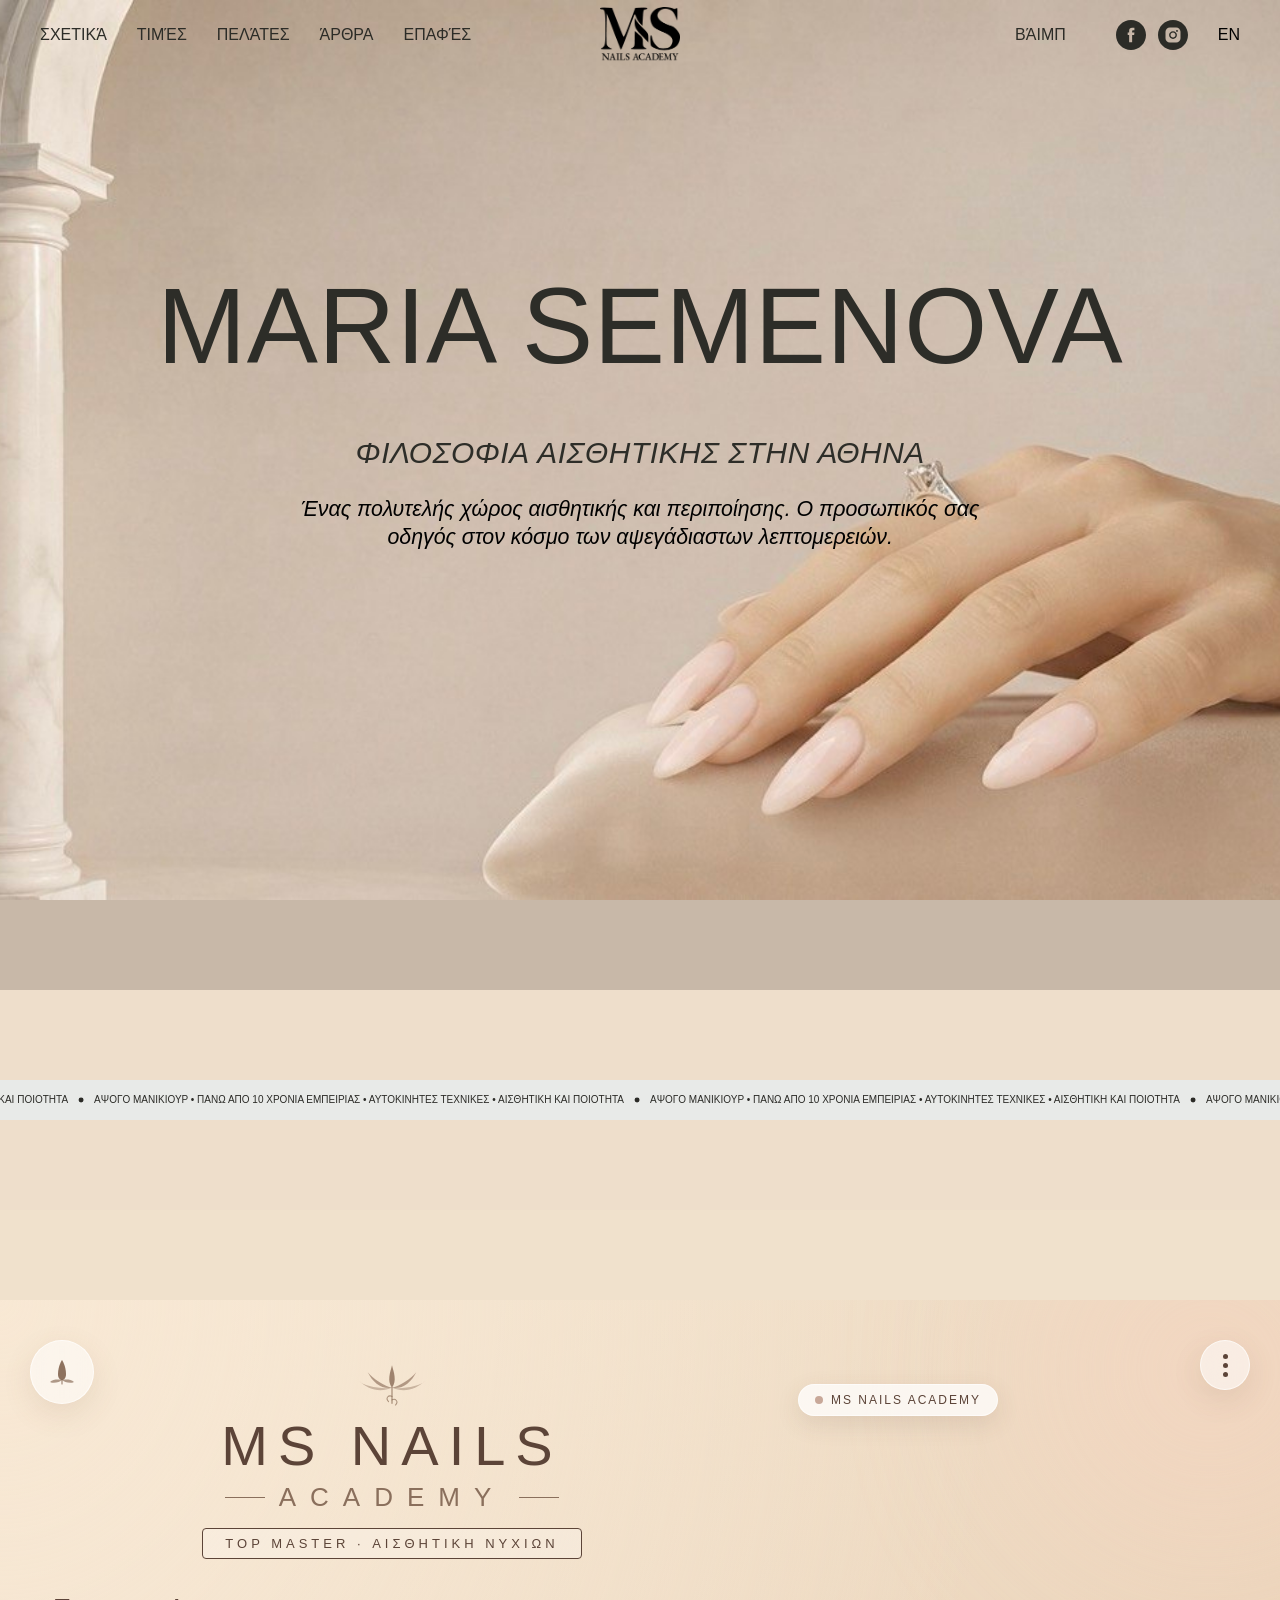
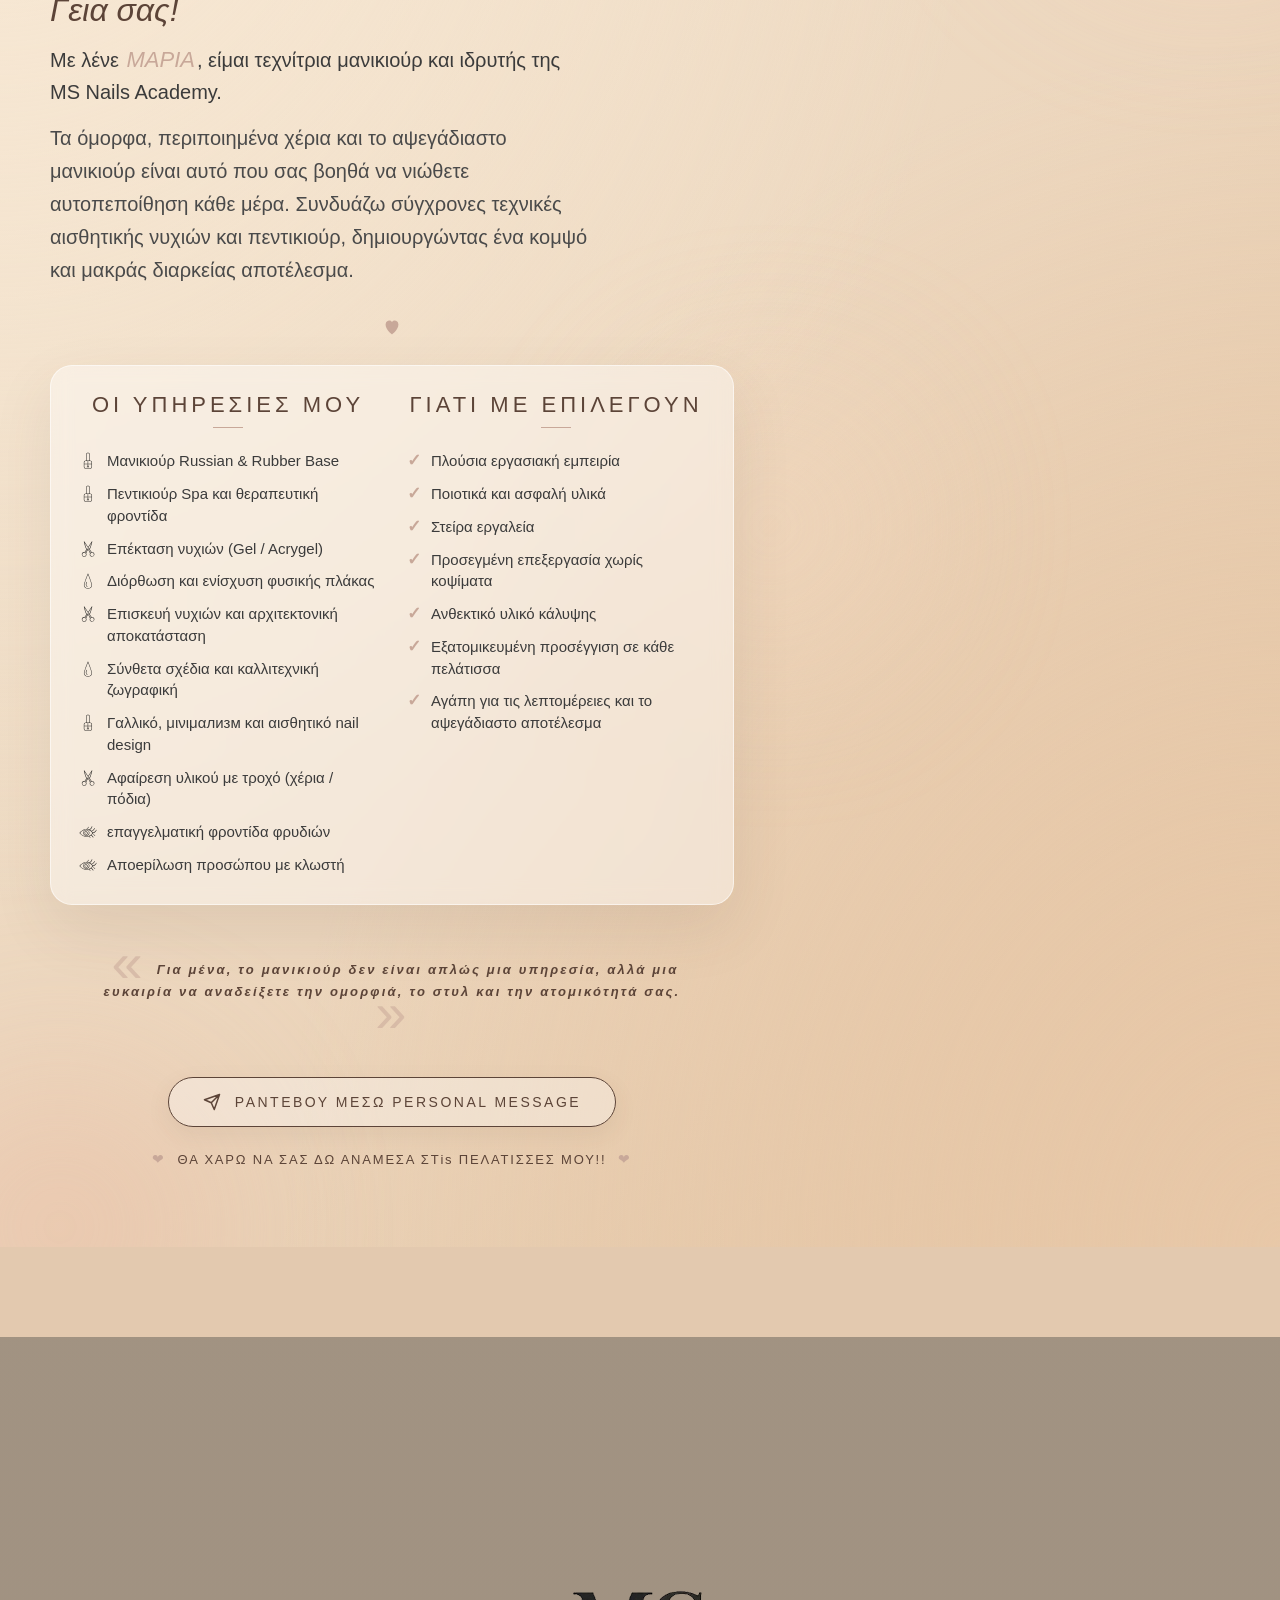
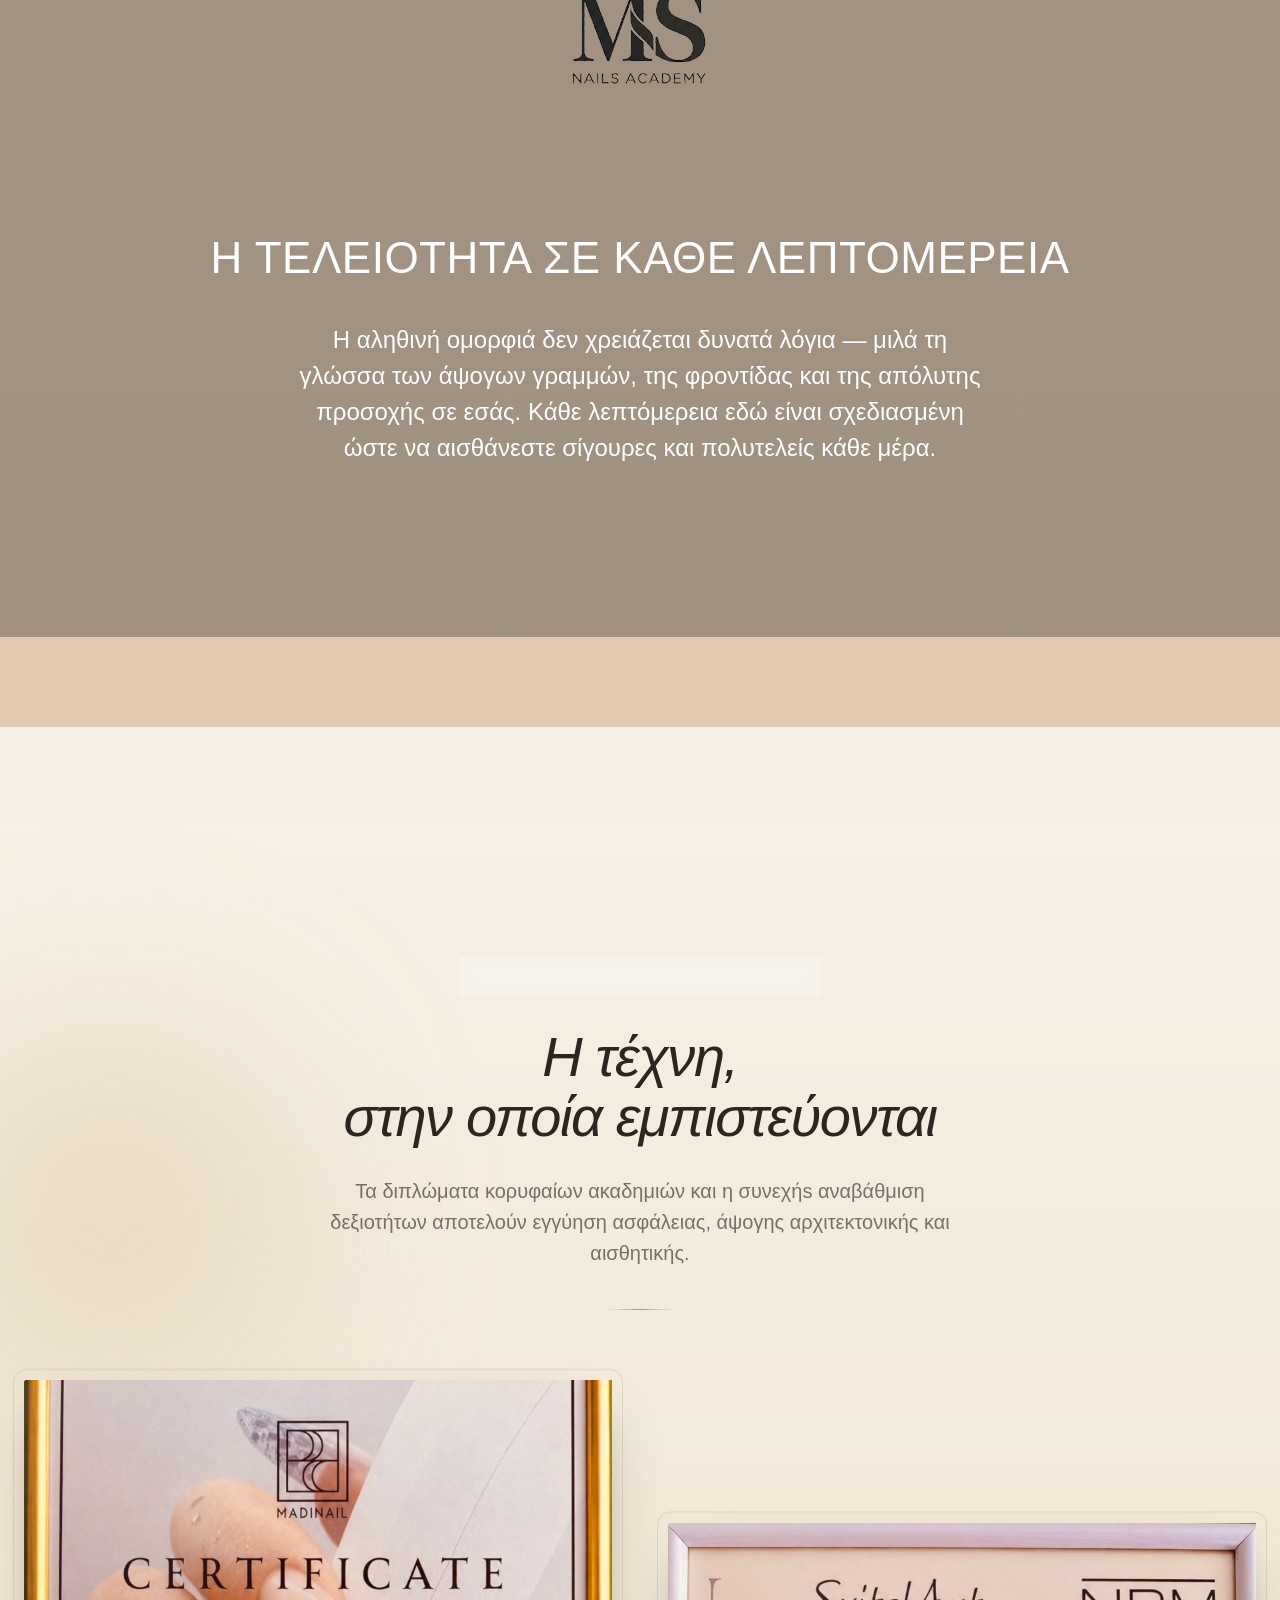
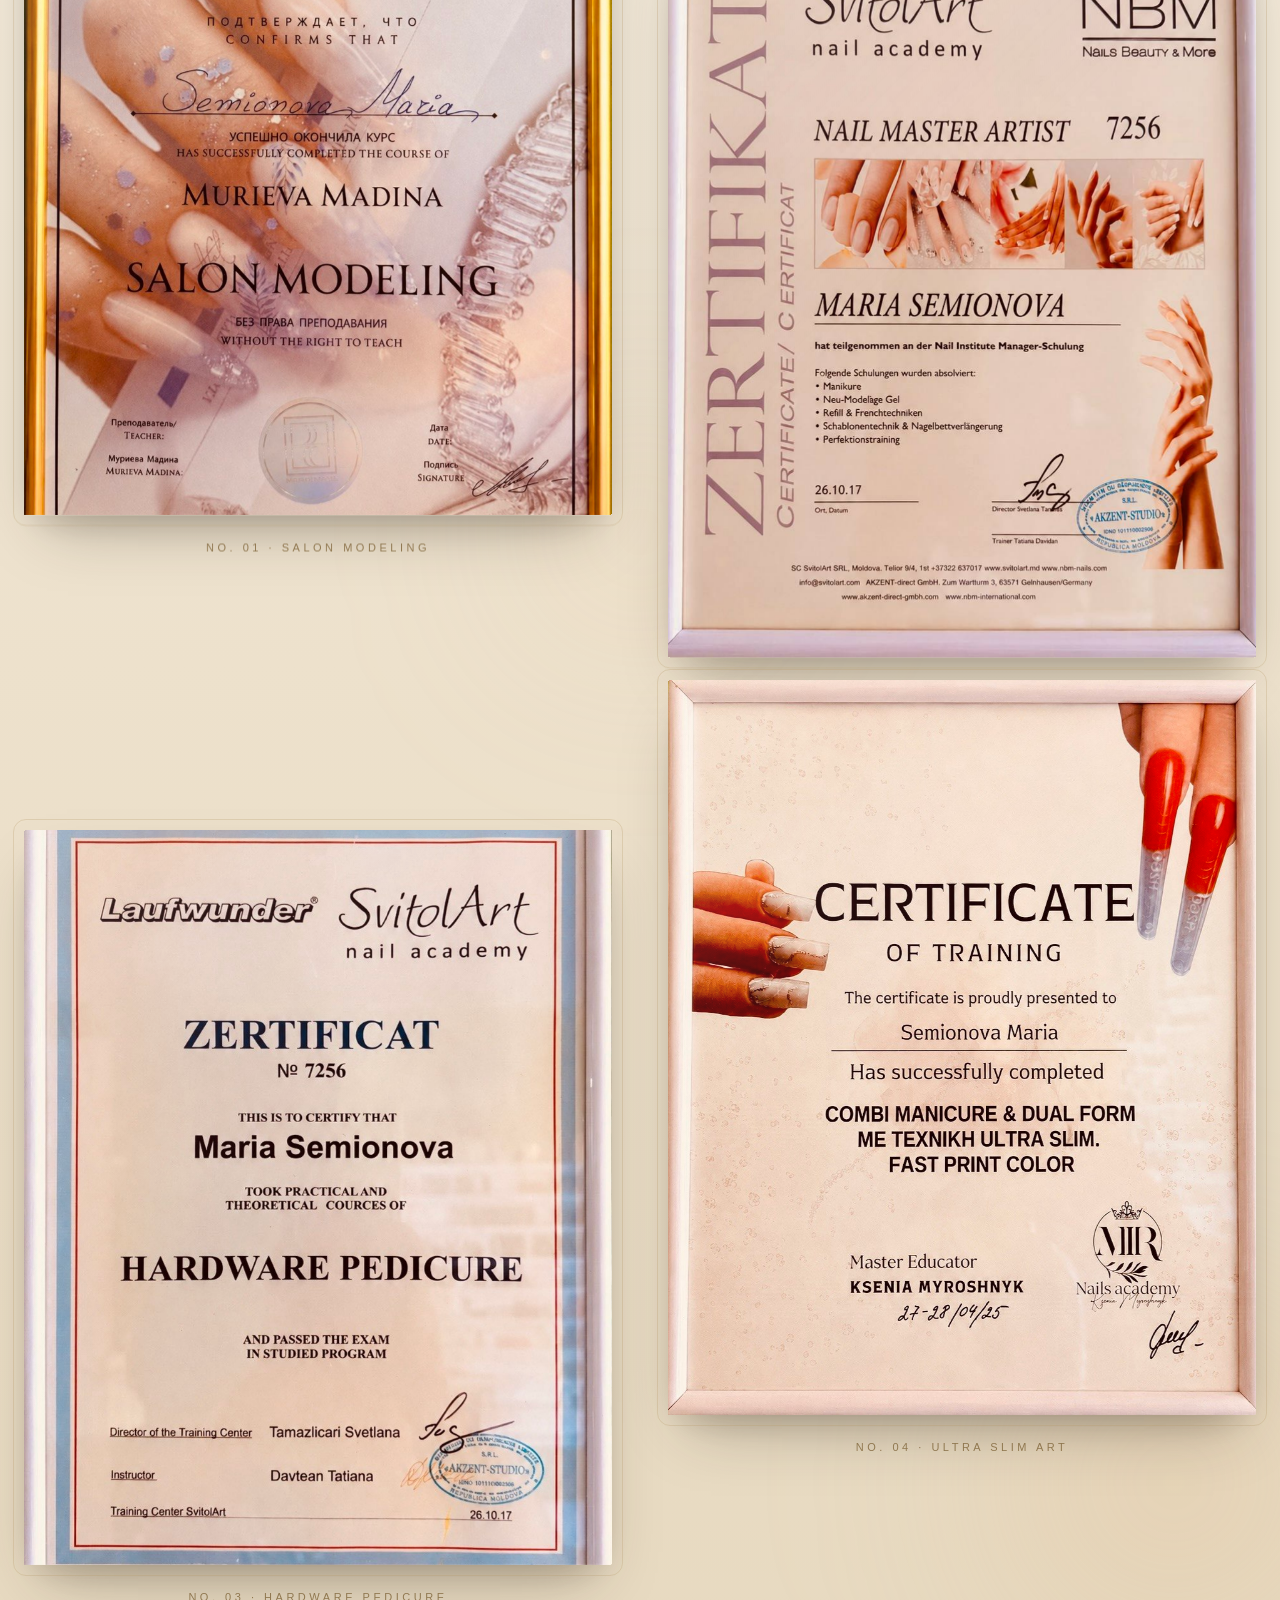
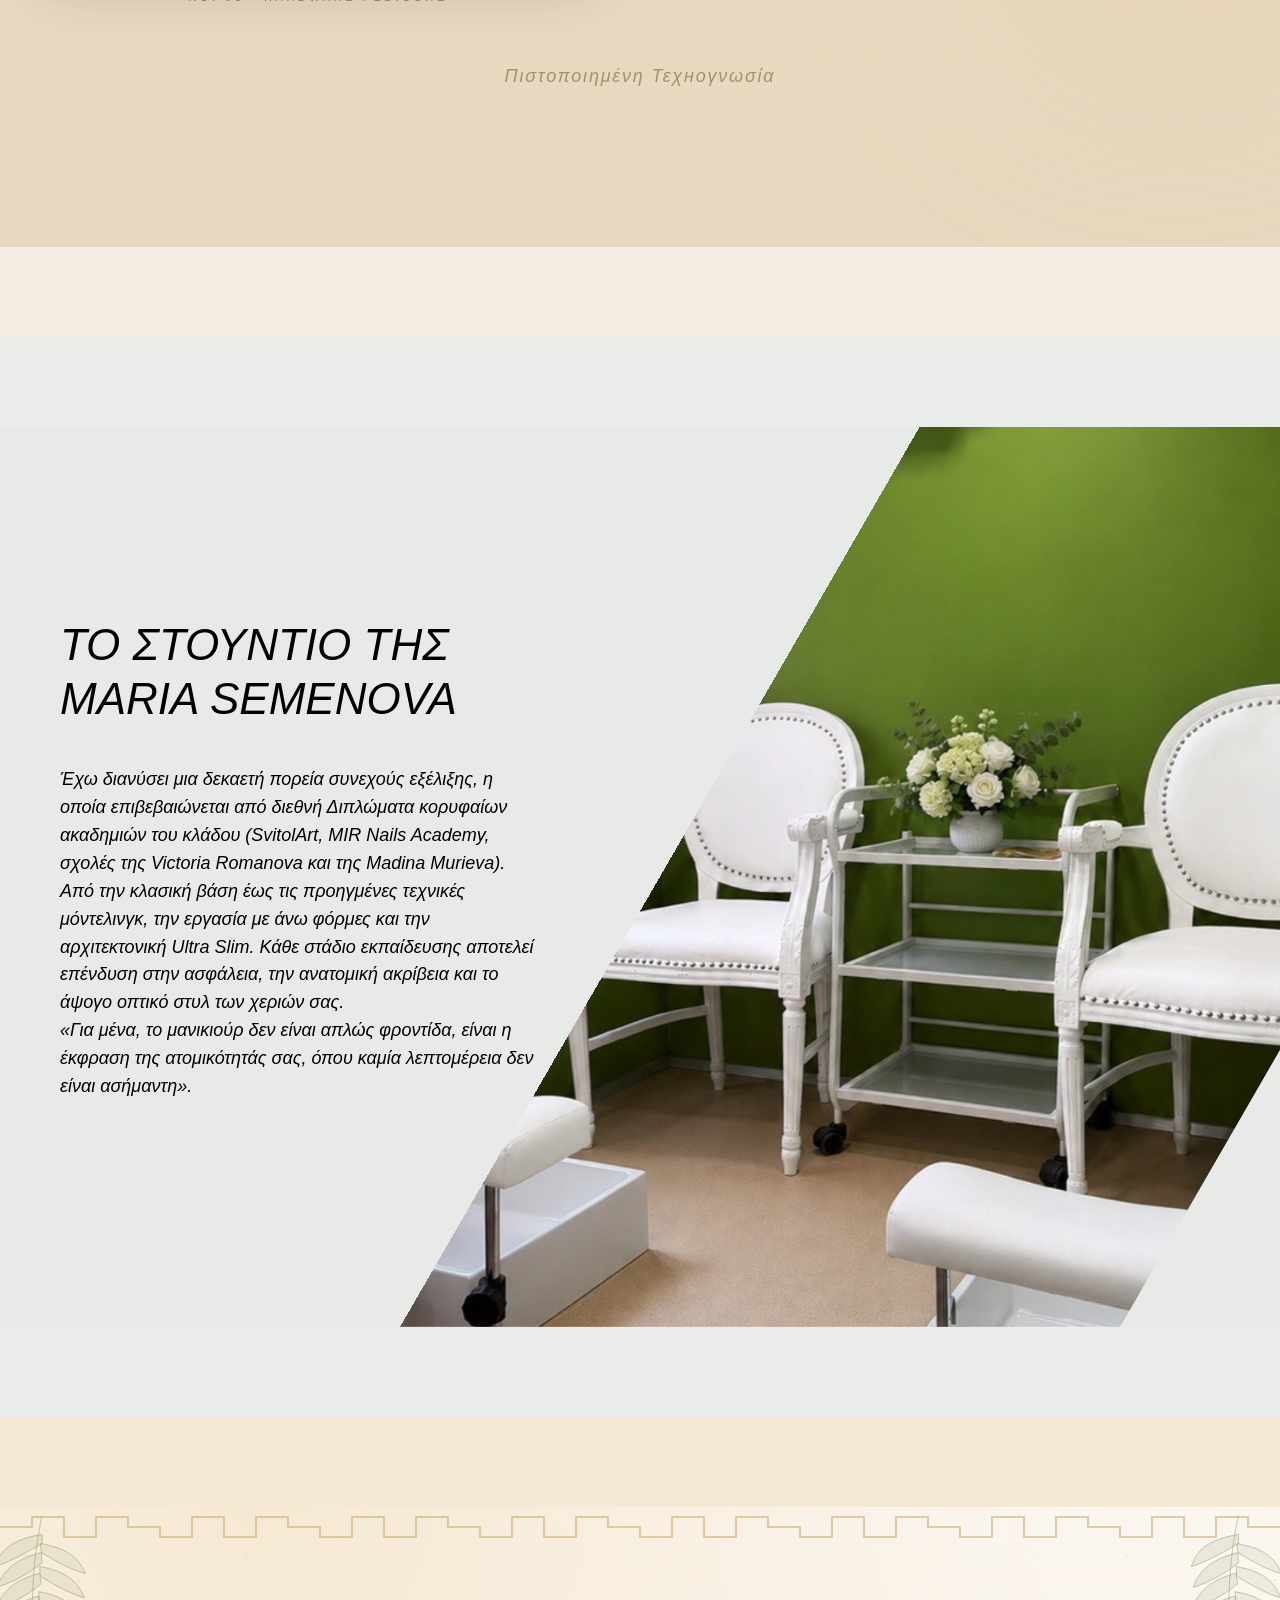
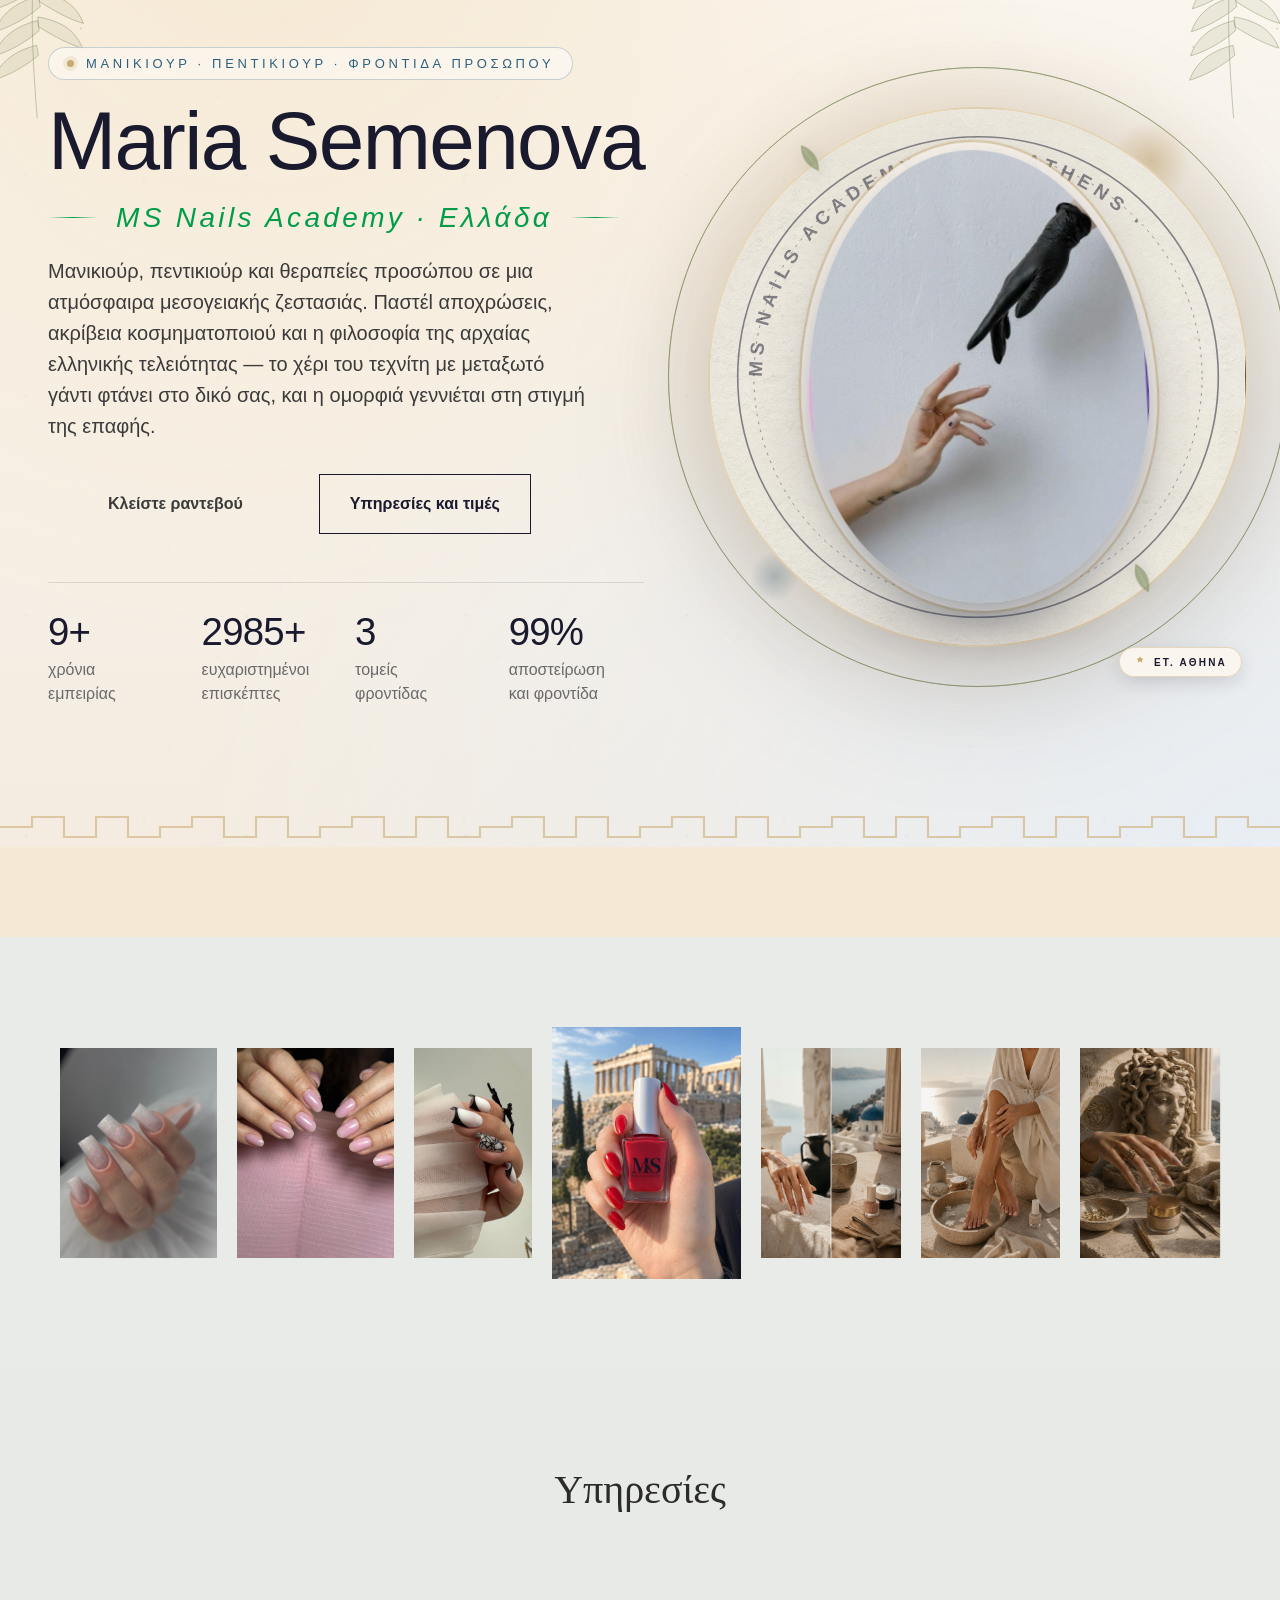
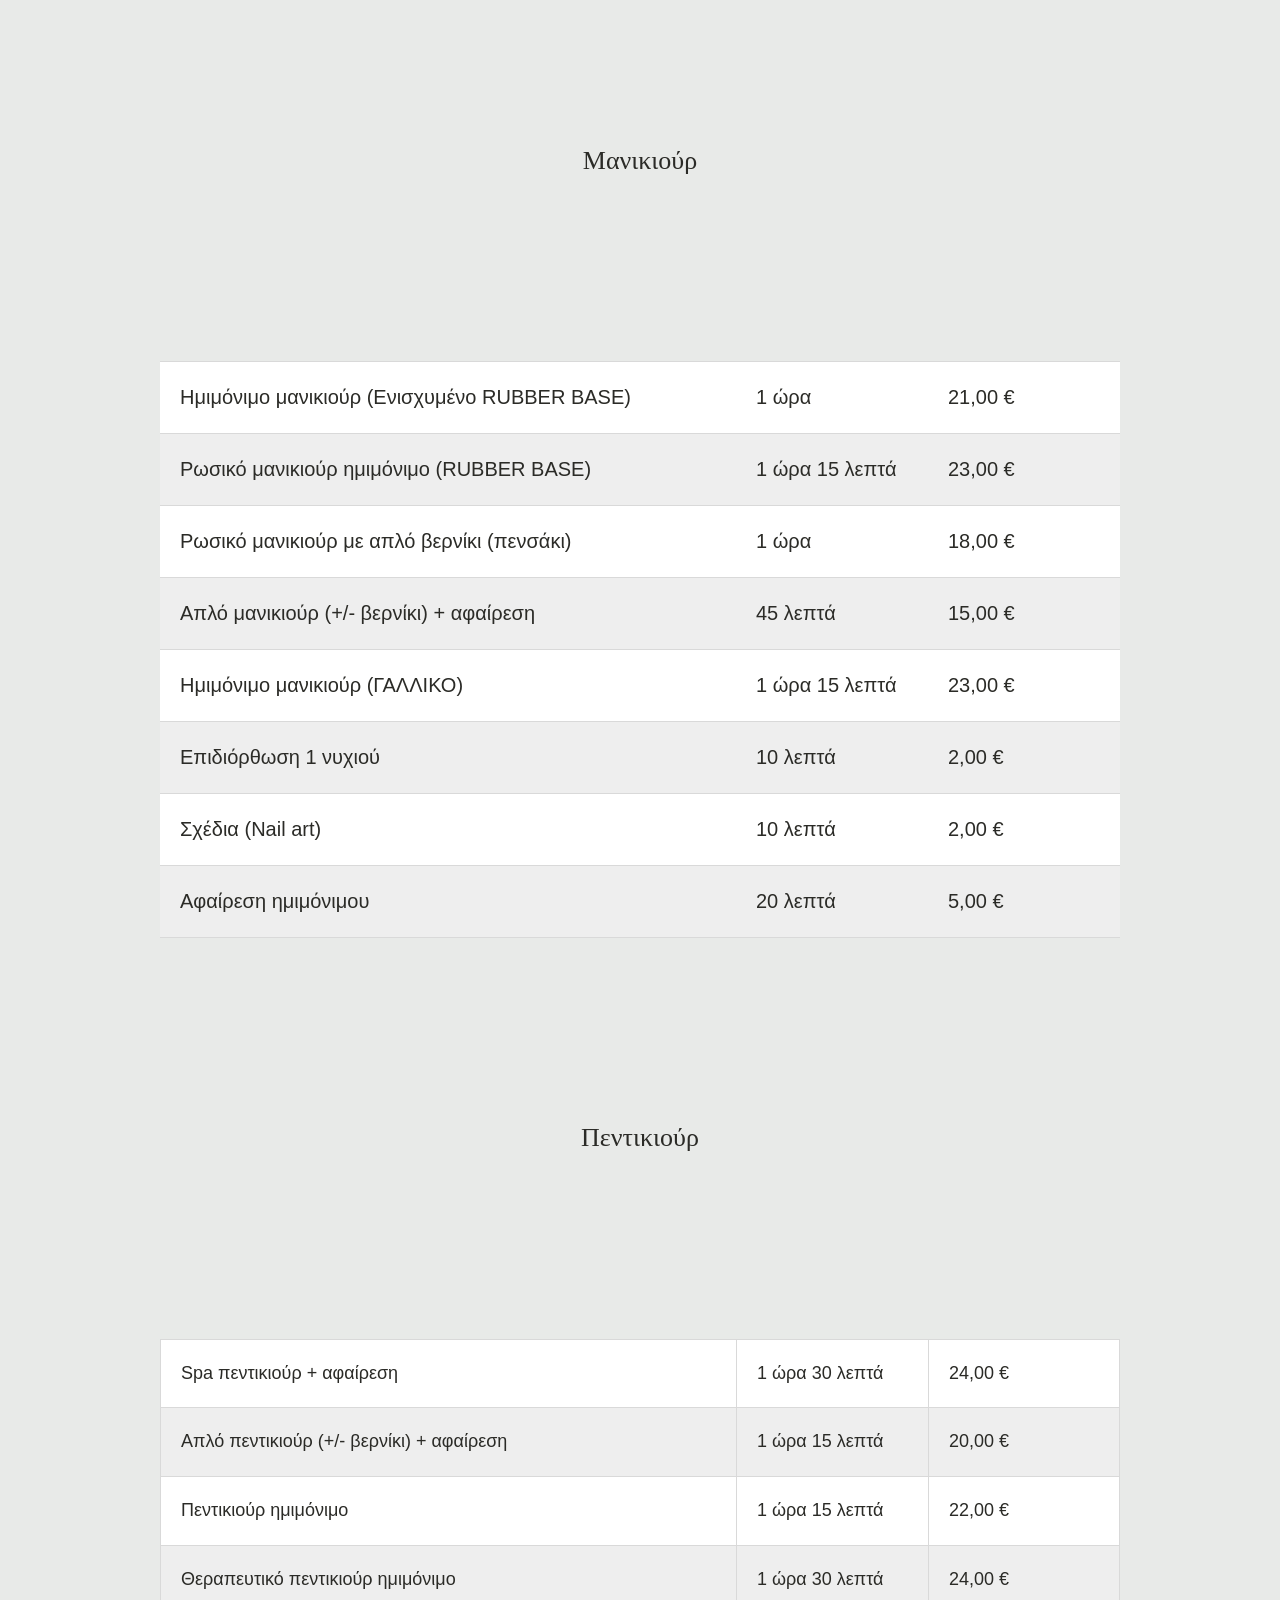
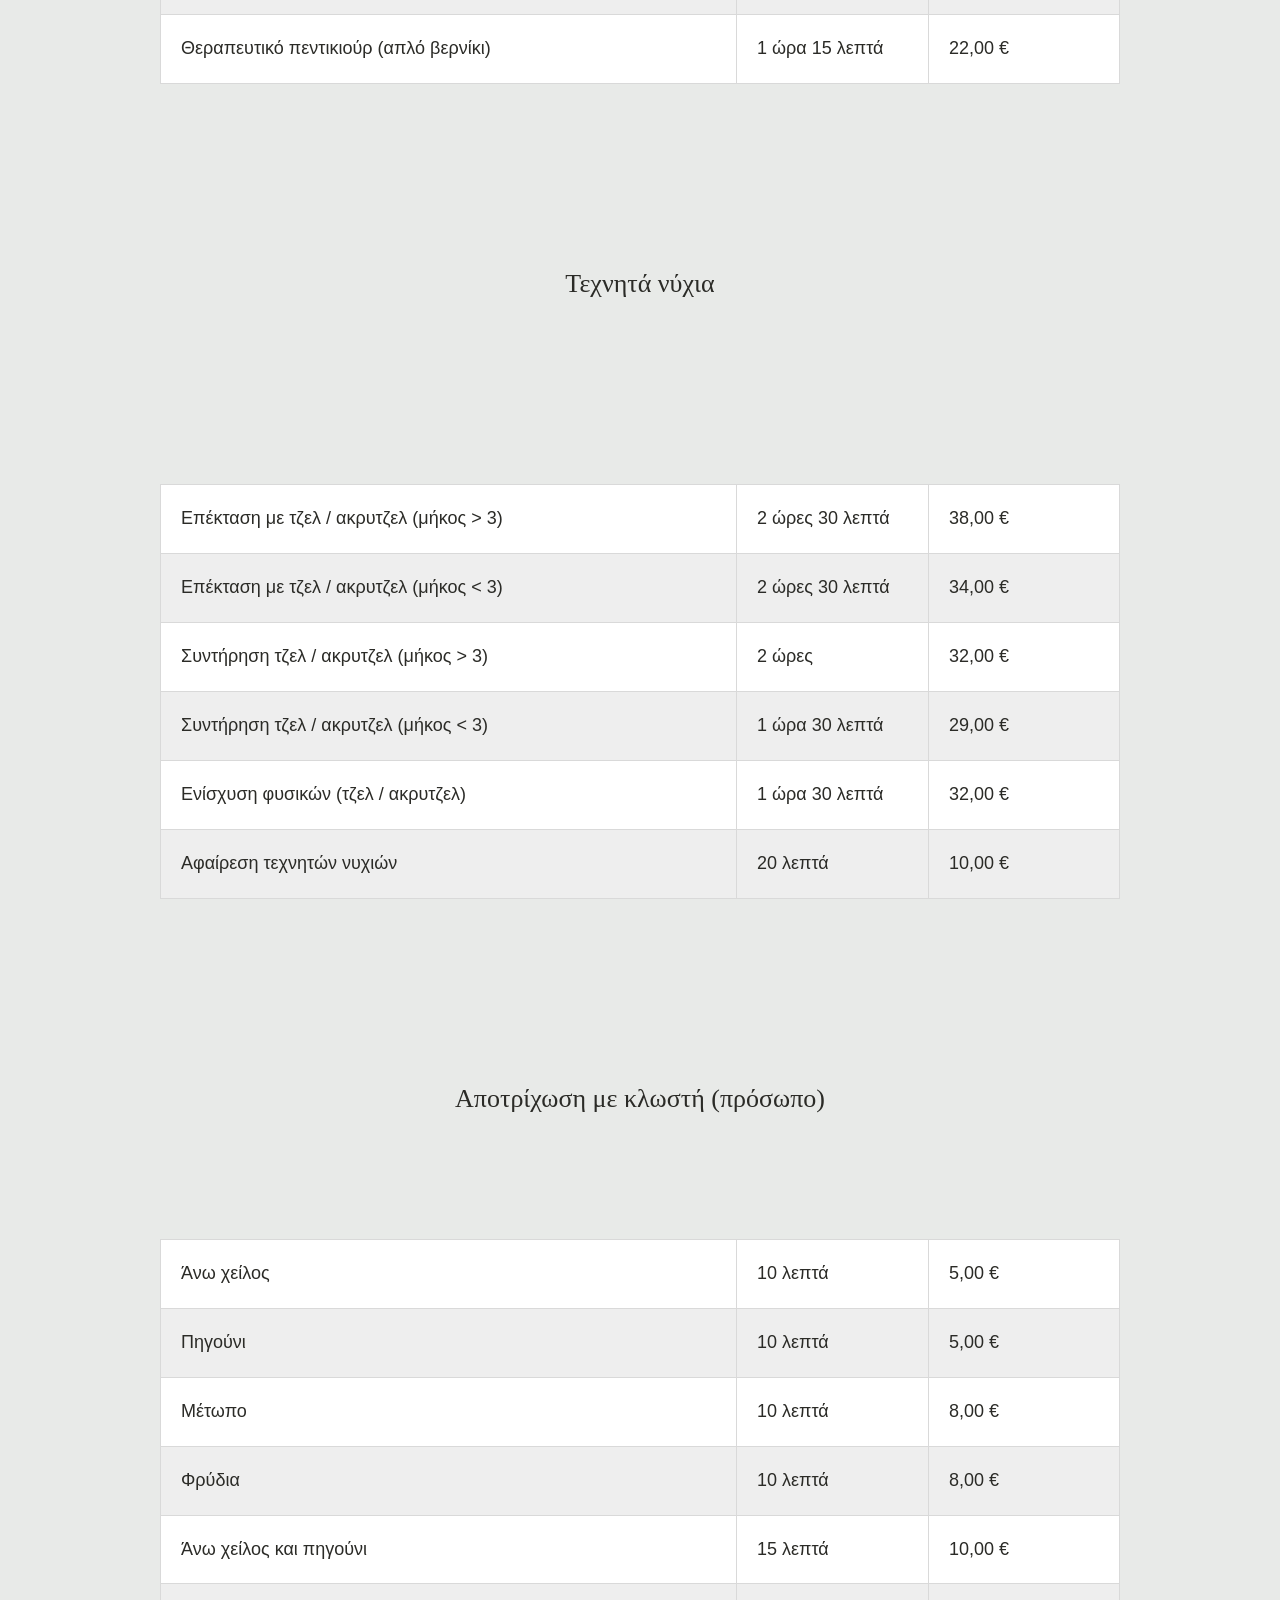
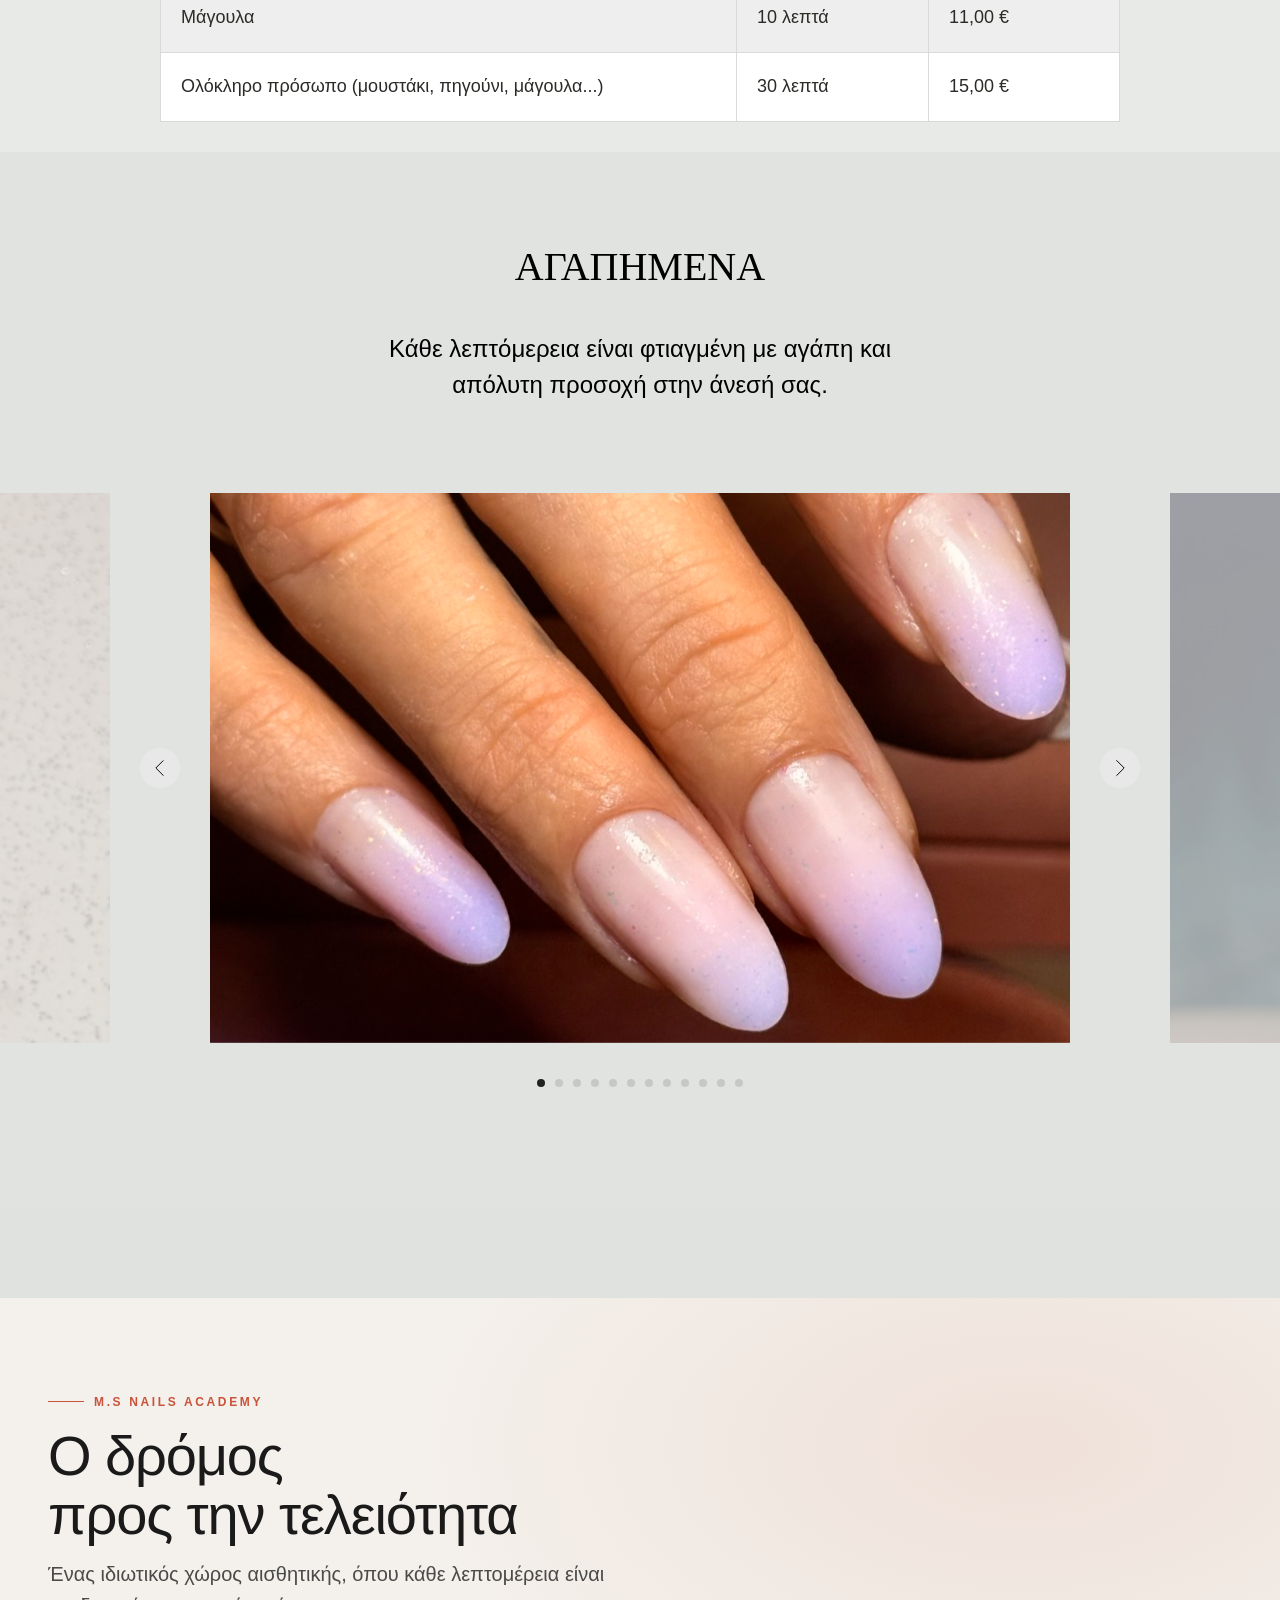
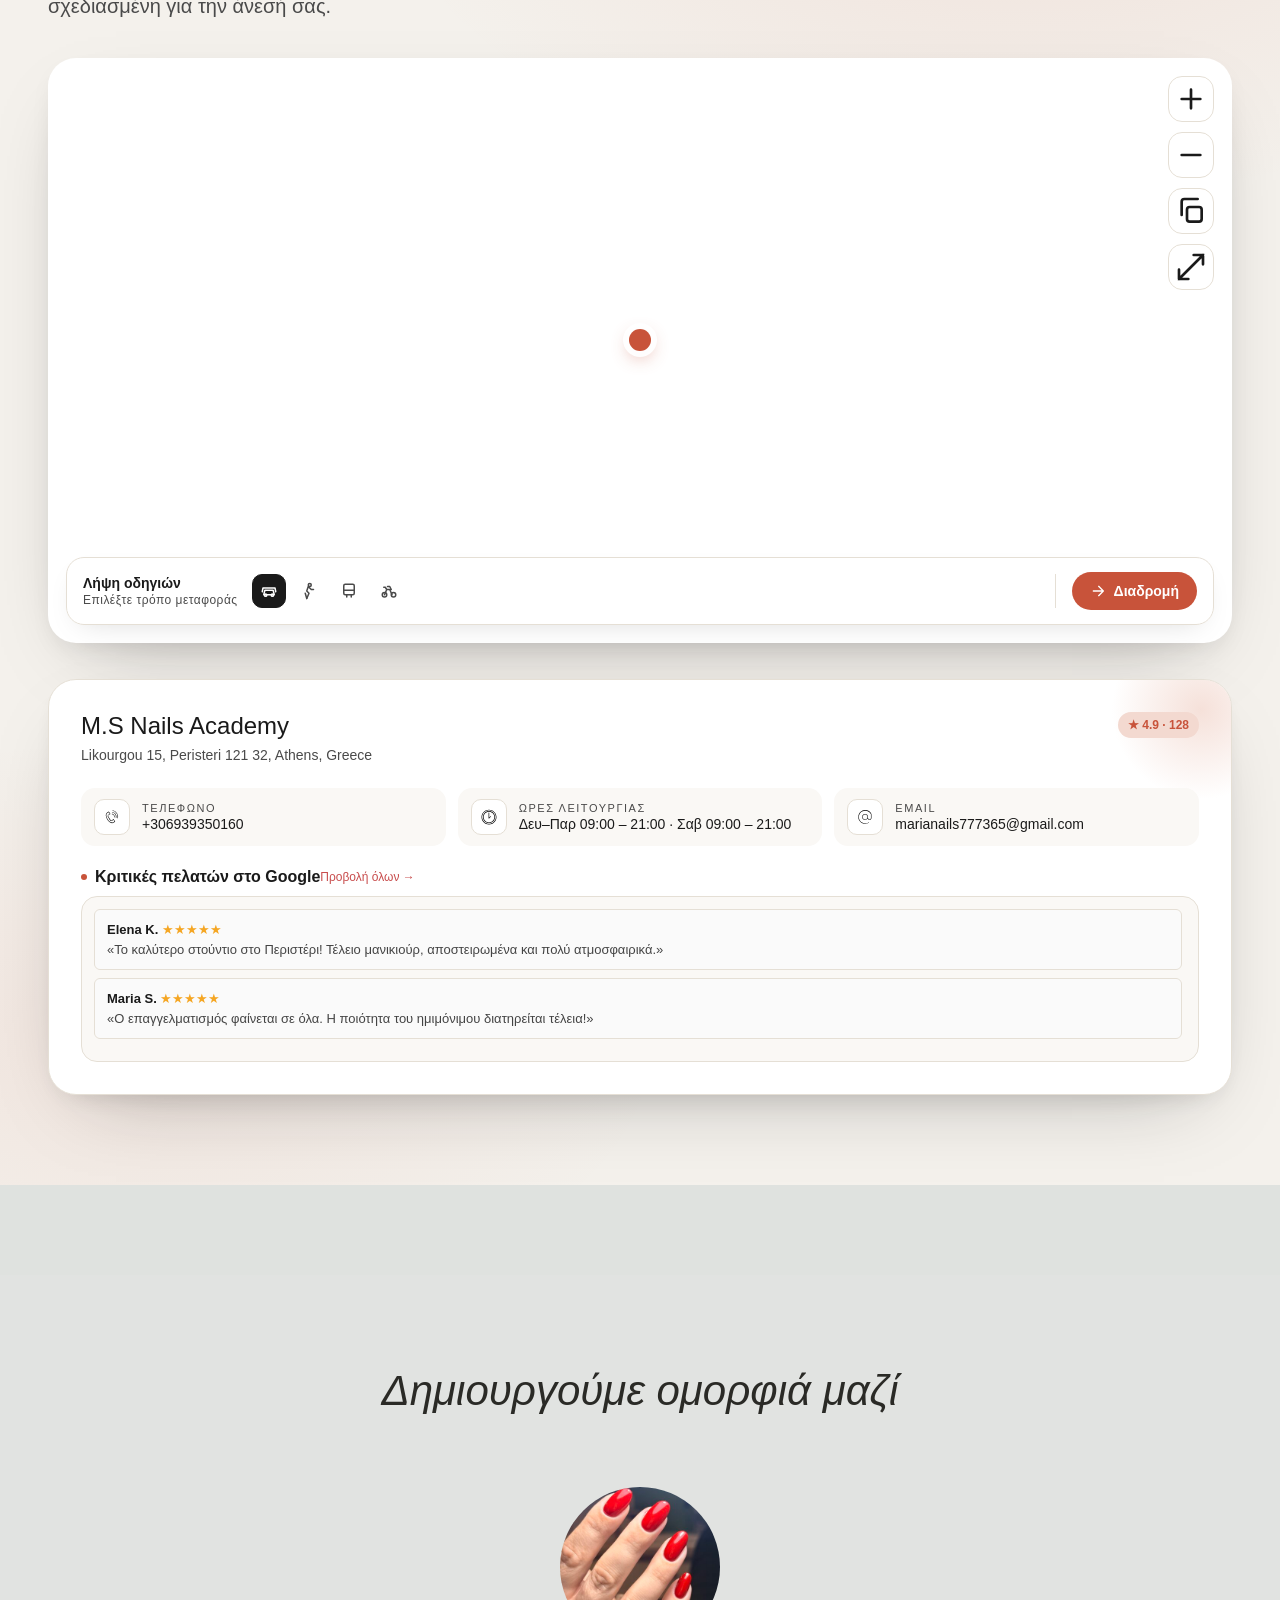
==== commit c46239b2: "Fix broken cross-page links between language versions Language switcher links used extensionless pat" ====
--- a/index.html
+++ b/index.html
@@ -31,9 +31,9 @@
 EN
 </button> <ul class="t-menu-base__langs t-menu-base__langs_dropdown"> <li class="t-menu-base__langs-item"> <a
 style=""
-href="nail-eng"> <span class="t-menu-base__lang-code">EN</span> </a> </li> <li class="t-menu-base__langs-item"> <a
+href="nail-eng.html"> <span class="t-menu-base__lang-code">EN</span> </a> </li> <li class="t-menu-base__langs-item"> <a
 style=""
-href="nailsm_ru"> <span class="t-menu-base__lang-code">RU</span> </a> </li> </ul> </div> <style>#rec2925457703 .t-menu-base__langs.t-menu-base__langs_dropdown .t-menu-base__langs-item a{transition:color 0.3s ease-in-out,opacity 0.3s ease-in-out;}#rec2925457703 .t-menu-base__langs.t-menu-base__langs_dropdown .t-menu-base__langs-item a:not(.t-active):not(.tooltipstered):hover{color:#606060 !important;}#rec2925457703 .t-menu-base__langs.t-menu-base__langs_dropdown .t-menu-base__langs-item a{color:#000000 !important;}#rec2925457703 .t-menu-base__langs.t-menu-base__langs_dropdown .t-menu-base__langs-item a.t-active{color:#000000 !important;}#rec2925457703 .t-menu-base__langs.t-menu-base__langs_dropdown{}@media screen and (min-width:961px){#rec2925457703 .t-menu-base__langs.t-menu-base__langs_dropdown{text-align:left;border-radius:4px;border:1px solid #eeeeee;box-shadow:0px 15px 30px -10px rgba(0,11,48,0.2);}}</style> </div> </div> </div> </div> </div> <script>t_onReady(function() {t_onFuncLoad('t_menuBase__interactFromKeyboard',function() {t_menuBase__interactFromKeyboard('2925457703');});t_onFuncLoad('t1272_init',function() {t1272_init('2925457703');});t_onFuncLoad('t_menuBase__setBGcolor',function() {t_menuBase__setBGcolor('2925457703','.t-menu-base, .t-menu-base__maincontainer');window.addEventListener('resize',t_throttle(function() {t_menuBase__setBGcolor('2925457703','.t-menu-base, .t-menu-base__maincontainer');}));});});t_onReady(function() {t_onFuncLoad('t1272_createMobileMenu',function() {t1272_createMobileMenu('2925457703');});});t_onReady(function() {t_onFuncLoad('t_menuBase__highlightActiveLinks',function() {t_menuBase__highlightActiveLinks('.t-menu-base__list-item a');});t_onFuncLoad('t_menuBase__findAnchorLinks',function() {t_menuBase__findAnchorLinks('2925457703','.t-menu-base__list-item a');});});t_onReady(function(){var rec=document.querySelector('#rec2925457703');if(!rec) return
+href="nailsm_ru.html"> <span class="t-menu-base__lang-code">RU</span> </a> </li> </ul> </div> <style>#rec2925457703 .t-menu-base__langs.t-menu-base__langs_dropdown .t-menu-base__langs-item a{transition:color 0.3s ease-in-out,opacity 0.3s ease-in-out;}#rec2925457703 .t-menu-base__langs.t-menu-base__langs_dropdown .t-menu-base__langs-item a:not(.t-active):not(.tooltipstered):hover{color:#606060 !important;}#rec2925457703 .t-menu-base__langs.t-menu-base__langs_dropdown .t-menu-base__langs-item a{color:#000000 !important;}#rec2925457703 .t-menu-base__langs.t-menu-base__langs_dropdown .t-menu-base__langs-item a.t-active{color:#000000 !important;}#rec2925457703 .t-menu-base__langs.t-menu-base__langs_dropdown{}@media screen and (min-width:961px){#rec2925457703 .t-menu-base__langs.t-menu-base__langs_dropdown{text-align:left;border-radius:4px;border:1px solid #eeeeee;box-shadow:0px 15px 30px -10px rgba(0,11,48,0.2);}}</style> </div> </div> </div> </div> </div> <script>t_onReady(function() {t_onFuncLoad('t_menuBase__interactFromKeyboard',function() {t_menuBase__interactFromKeyboard('2925457703');});t_onFuncLoad('t1272_init',function() {t1272_init('2925457703');});t_onFuncLoad('t_menuBase__setBGcolor',function() {t_menuBase__setBGcolor('2925457703','.t-menu-base, .t-menu-base__maincontainer');window.addEventListener('resize',t_throttle(function() {t_menuBase__setBGcolor('2925457703','.t-menu-base, .t-menu-base__maincontainer');}));});});t_onReady(function() {t_onFuncLoad('t1272_createMobileMenu',function() {t1272_createMobileMenu('2925457703');});});t_onReady(function() {t_onFuncLoad('t_menuBase__highlightActiveLinks',function() {t_menuBase__highlightActiveLinks('.t-menu-base__list-item a');});t_onFuncLoad('t_menuBase__findAnchorLinks',function() {t_menuBase__findAnchorLinks('2925457703','.t-menu-base__list-item a');});});t_onReady(function(){var rec=document.querySelector('#rec2925457703');if(!rec) return
 rec.setAttribute('data-animationappear','off');rec.style.opacity=1;});</script> <style>#rec2925457703 .t-menu__link-item{}@supports (overflow:-webkit-marquee) and (justify-content:inherit){#rec2925457703 .t-menu__link-item,#rec2925457703 .t-menu__link-item.t-active{opacity:1 !important;}}</style> <style>#rec2925457703 .t-menu-base__textlogo{font-size:62px;line-height:1;font-weight:600;}#rec2925457703 a.t-menu__link-item{font-size:16px;font-weight:300;color:#2c2c27;font-family:var(--t-headline-font,Arial);text-transform:uppercase;}@media screen and (max-width:480px),(orientation:landscape) and (max-height:480px){#rec2925457703 a.t-menu__link-item{font-size:14px;}}#rec2925457703 .t-menu-base__right_descr{font-size:14px;color:#2b2b27;}@media screen and (max-width:480px),(orientation:landscape) and (max-height:480px){#rec2925457703 .t-menu-base__right_descr{font-size:16px;}}#rec2925457703 .t-menu-base__langs_flex .t-menu-base__langs-item a{font-size:16px;text-transform:uppercase;font-family:var(--t-text-font,Arial);font-weight:400;}@media screen and (max-width:480px),(orientation:landscape) and (max-height:480px){#rec2925457703 .t-menu-base__langs_flex .t-menu-base__langs-item a{font-size:14px;}}#rec2925457703 .t-menu-base__langs-button{font-size:16px;text-transform:uppercase;font-family:var(--t-text-font,Arial);font-weight:400;}@media screen and (max-width:480px),(orientation:landscape) and (max-height:480px){#rec2925457703 .t-menu-base__langs-button{font-size:14px;}}</style> <style>#rec2925457703 .t-menu-base__maincontainer{min-height:70px;}#rec2925457703 .t-menuwidgeticons__icon{background-color:;}#rec2925457703 .t-menu-base{min-height:70px;}#rec2925457703 .t-menu-base__list{gap:10px 30px;}#rec2925457703 .t-menu-base,#rec2925457703 .t-menu-base__mobile-menu{border-bottom:1px solid rgba(238,238,238,0);}#rec2925457703 .t-menu-base{background-color:rgba();}#rec2925457703 .t-menusub__menu--fullscreen{background-color:rgba(255,255,255,1) !important;}@media screen and (max-width:960px){#rec2925457703 .t-menu-base__maincontainer{background-color:#ffffff !important;}#rec2925457703 .t1272 .t-menu-base__list-item{padding-bottom:20px;box-sizing:border-box;border-bottom:1px solid #4c4c4c;}#rec2925457703 .t-menu-base__burgermenu__fullscreen .t-menu-base__maincontainer{padding-top:calc(64px + 0px + 40px);}.t1272__body_menushowed #rec2925457703 .t-menu-base__overlay{-webkit-backdrop-filter:blur(0);backdrop-filter:blur(0);background-color:rgba(0,0,0,0.6) !important;}#rec2925457703 .t-menu-base.t-menu-base__burgermenu__fullwidth{background-color:rgba(0,0,0,0.6) !important;}#rec2925457703 .t-menu-base__burgermenu__sidebar{}#rec2925457703 .t-menu-base__maincontainer.t-menu-base__burgermenu__fullscreen,#rec2925457703 .t-menu-base__maincontainer.t-menu-base__burgermenu__sidebar{min-height:calc(100vh - 70px);}#rec2925457703 .t-menu-base{right:0;}#rec2925457703 .t-menu-base__burgermenu,#rec2925457703 .t-menu-base__burgermenu__close-button{background-color:#ffffff !important;}}</style> </div> <div id="rec3331406603" class="r t-rec" style=" " data-animationappear="off" data-record-type="131"> <!-- T123 --> <div class="t123"> <div class="t-container_100 "> <div class="t-width t-width_100 "> <!-- nominify begin --> <style>
 /* 1. Первый хероблок приклеивается к верху экрана */
 #rec2925457803 {
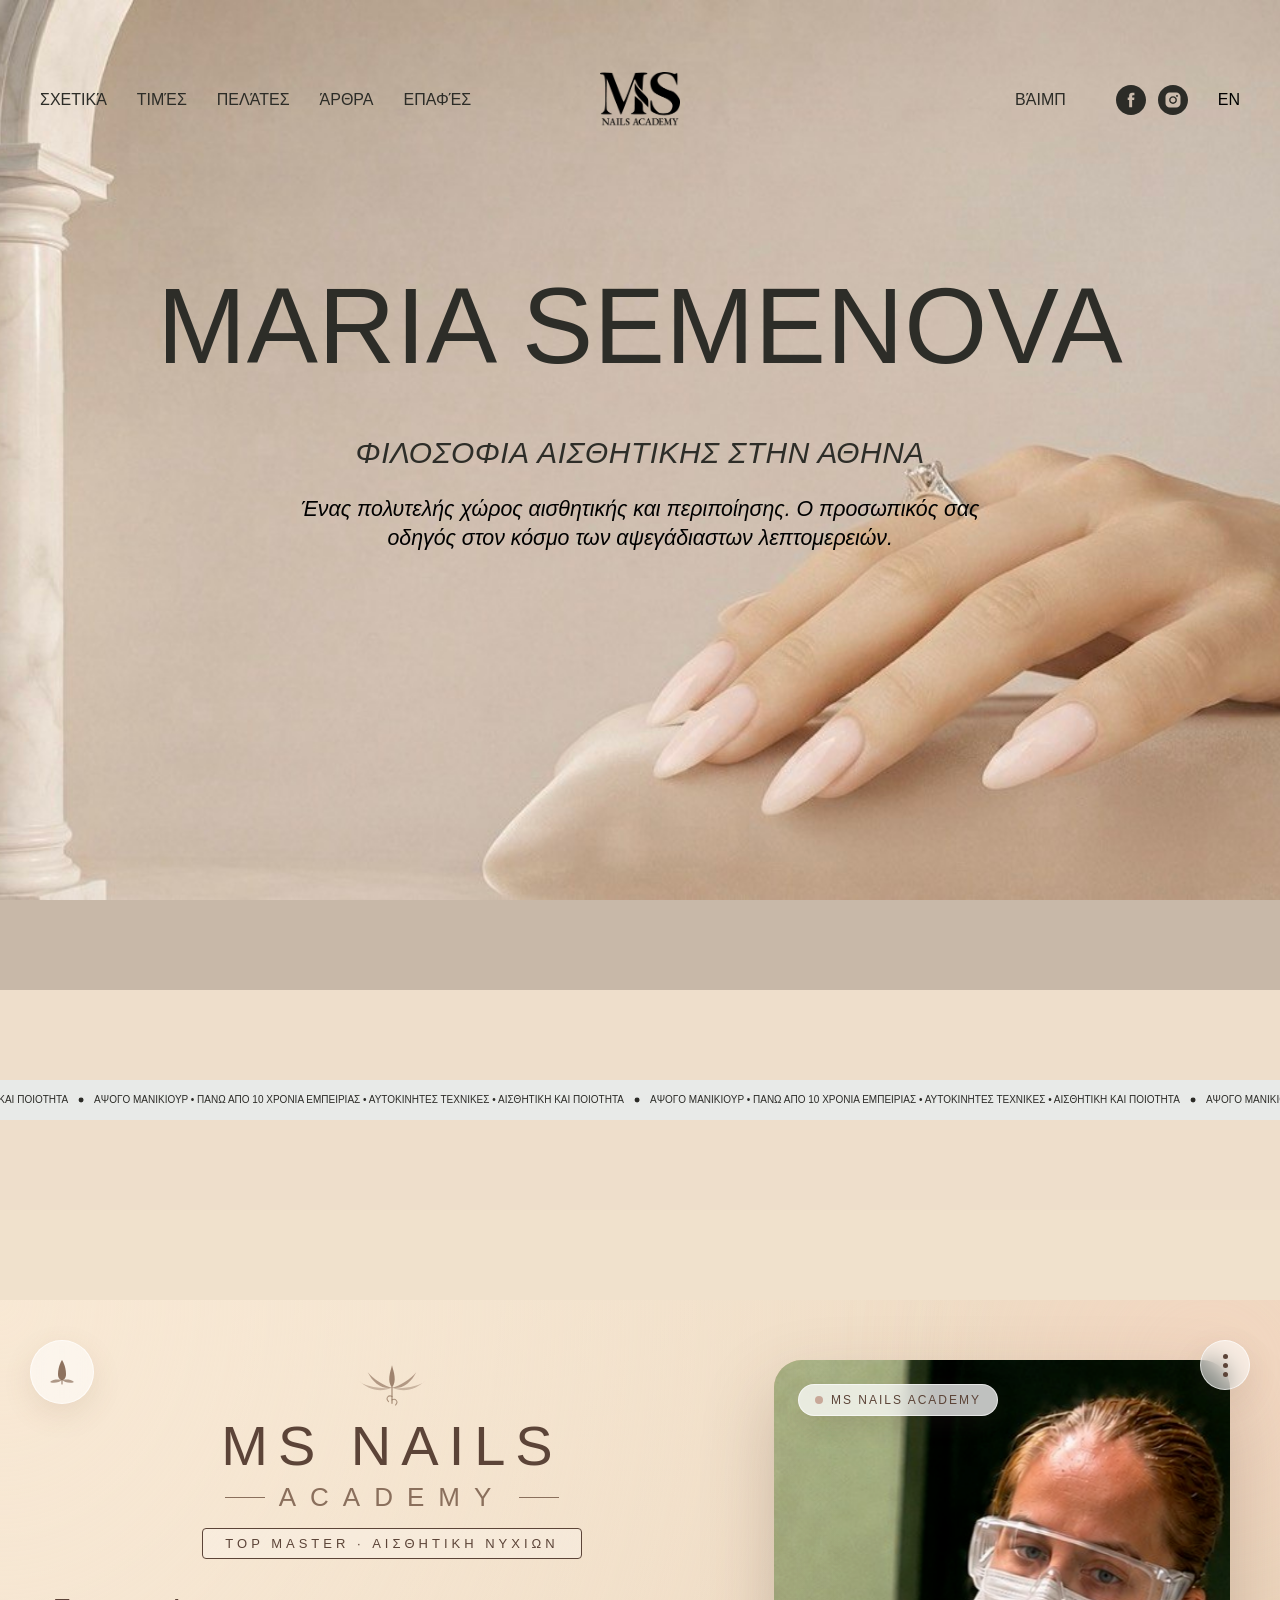
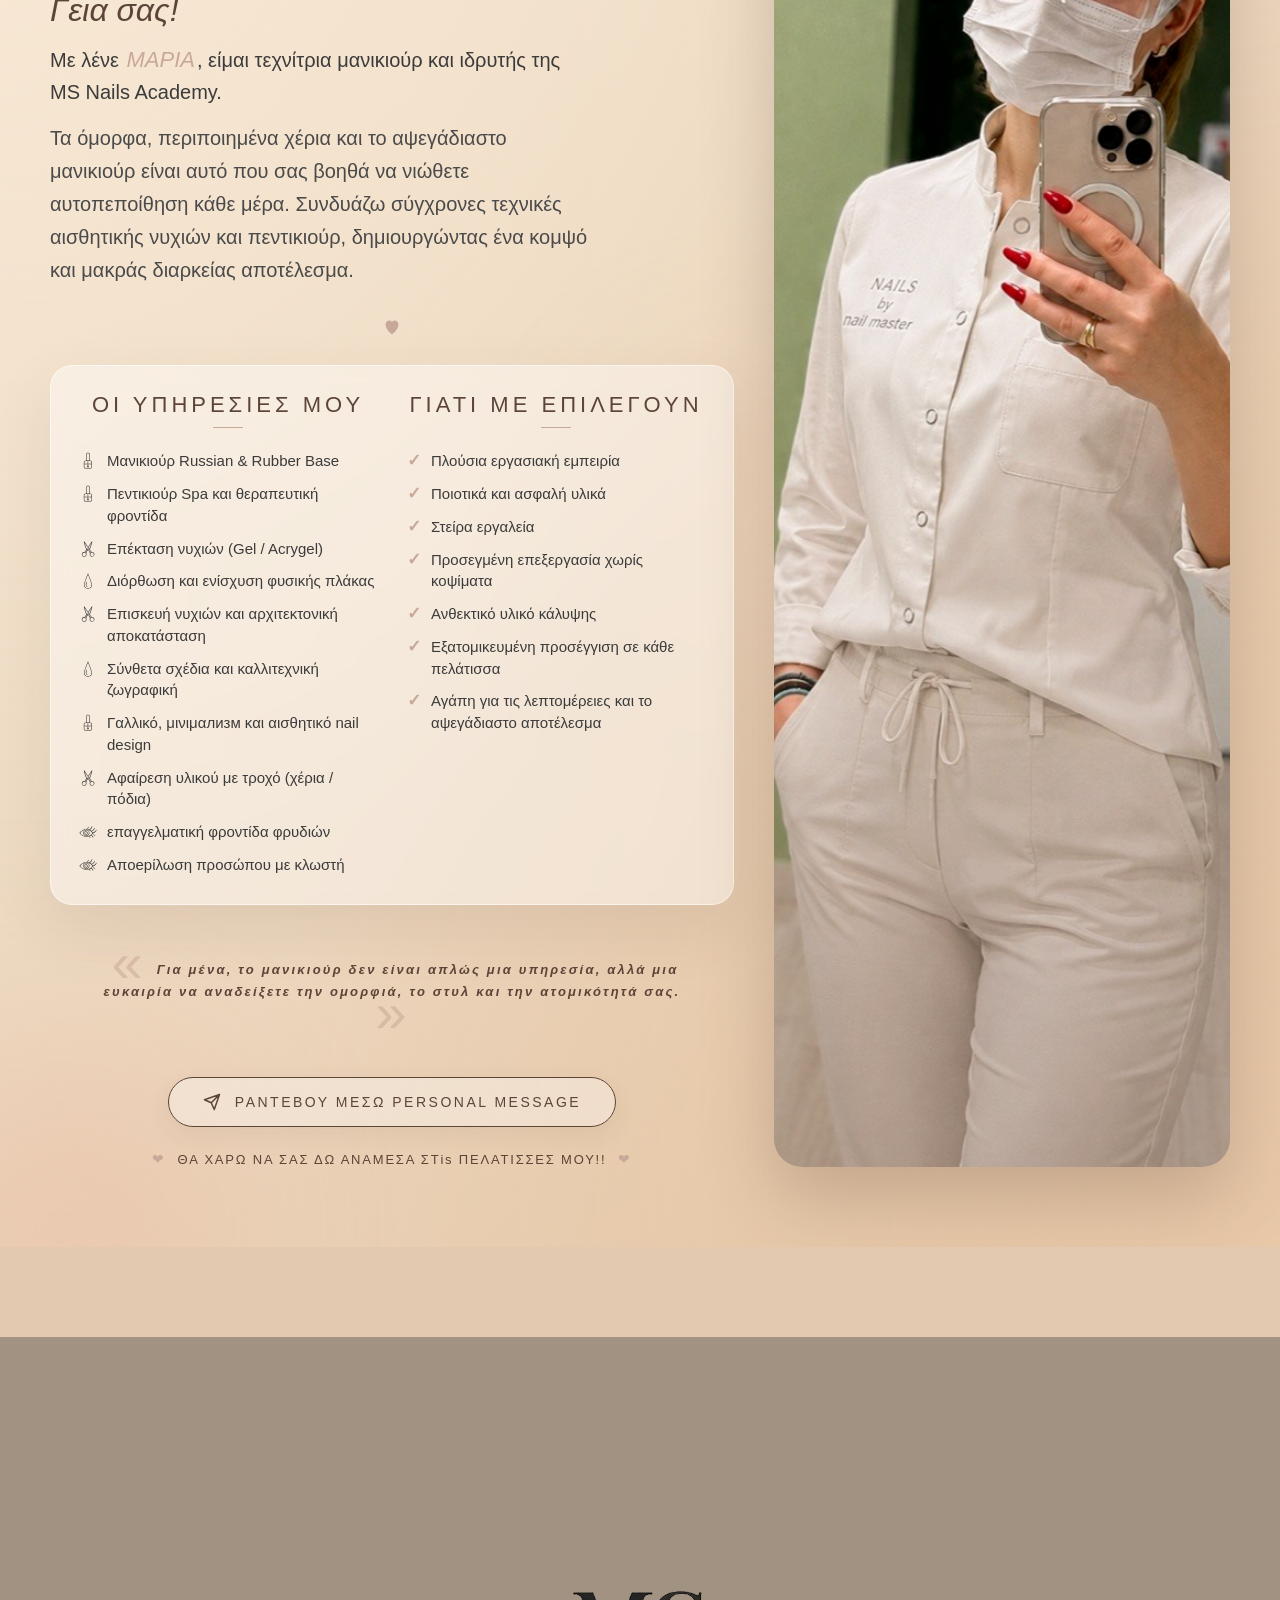
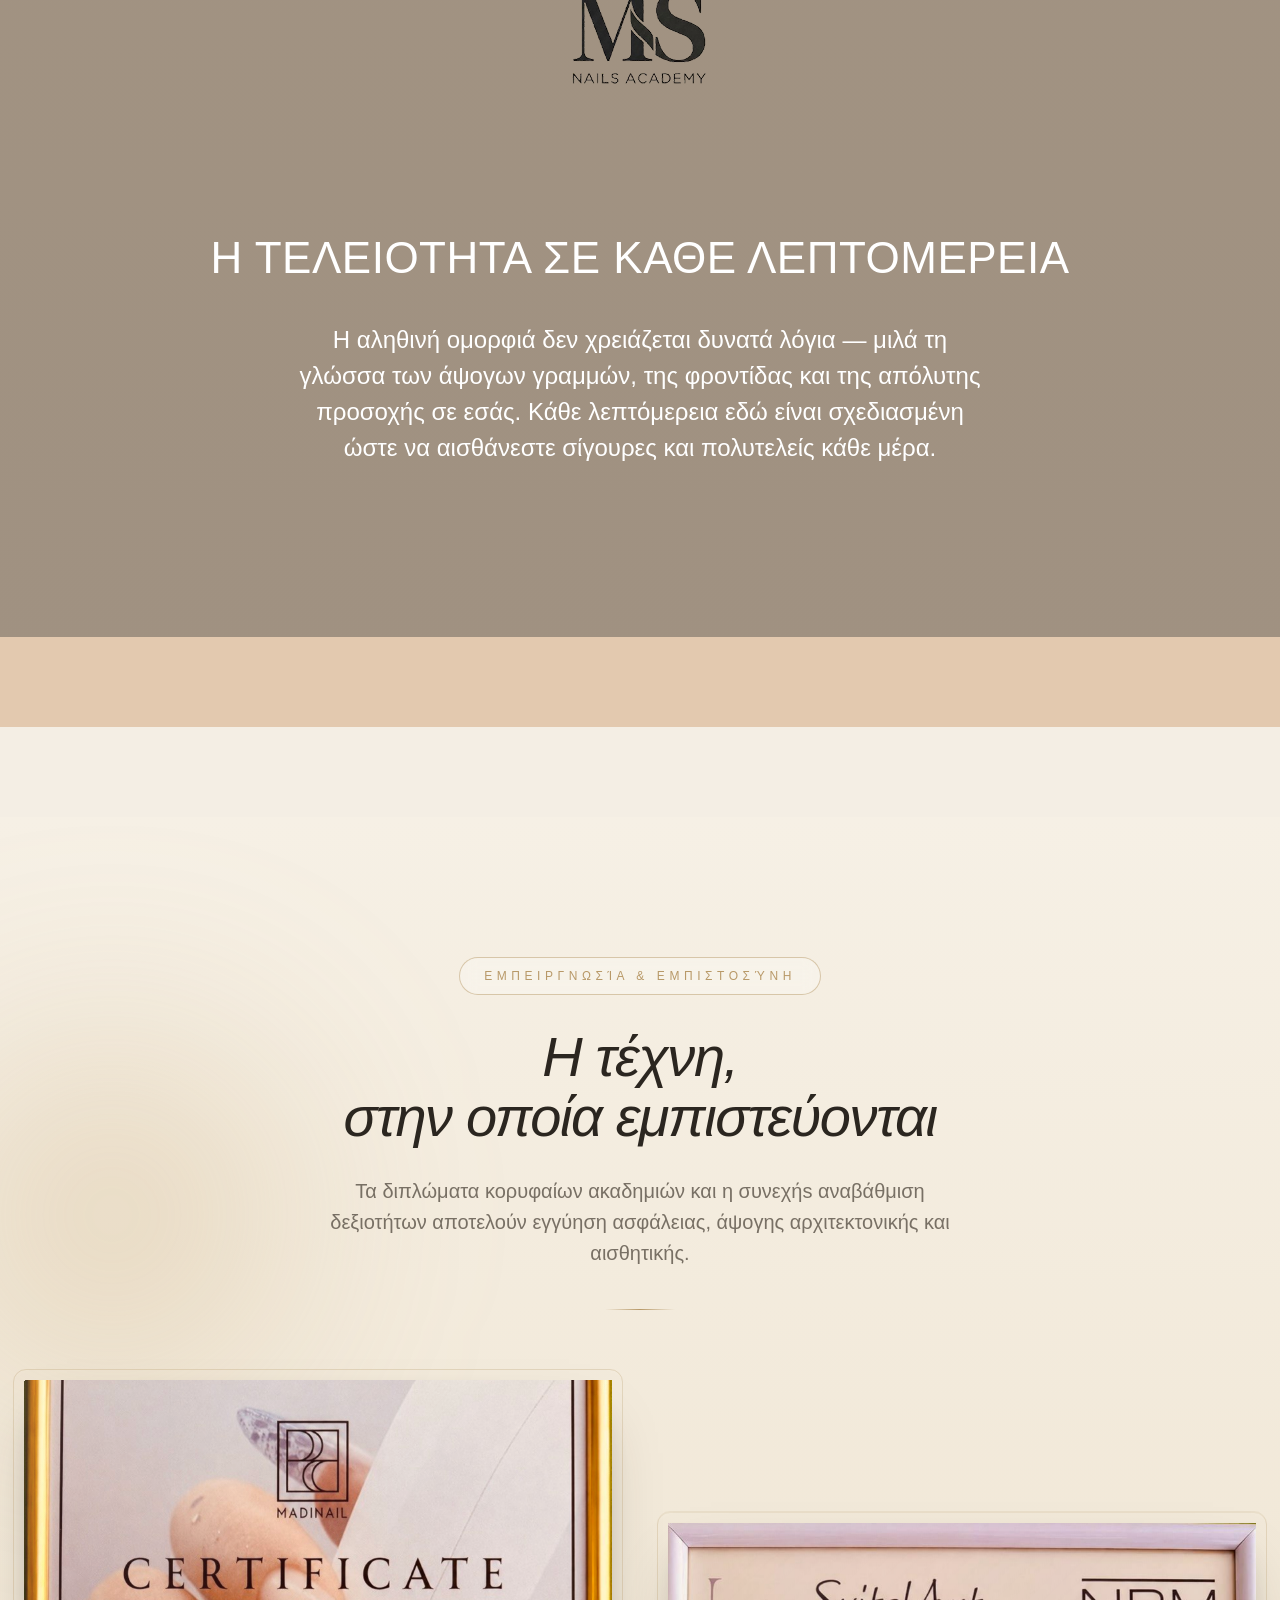
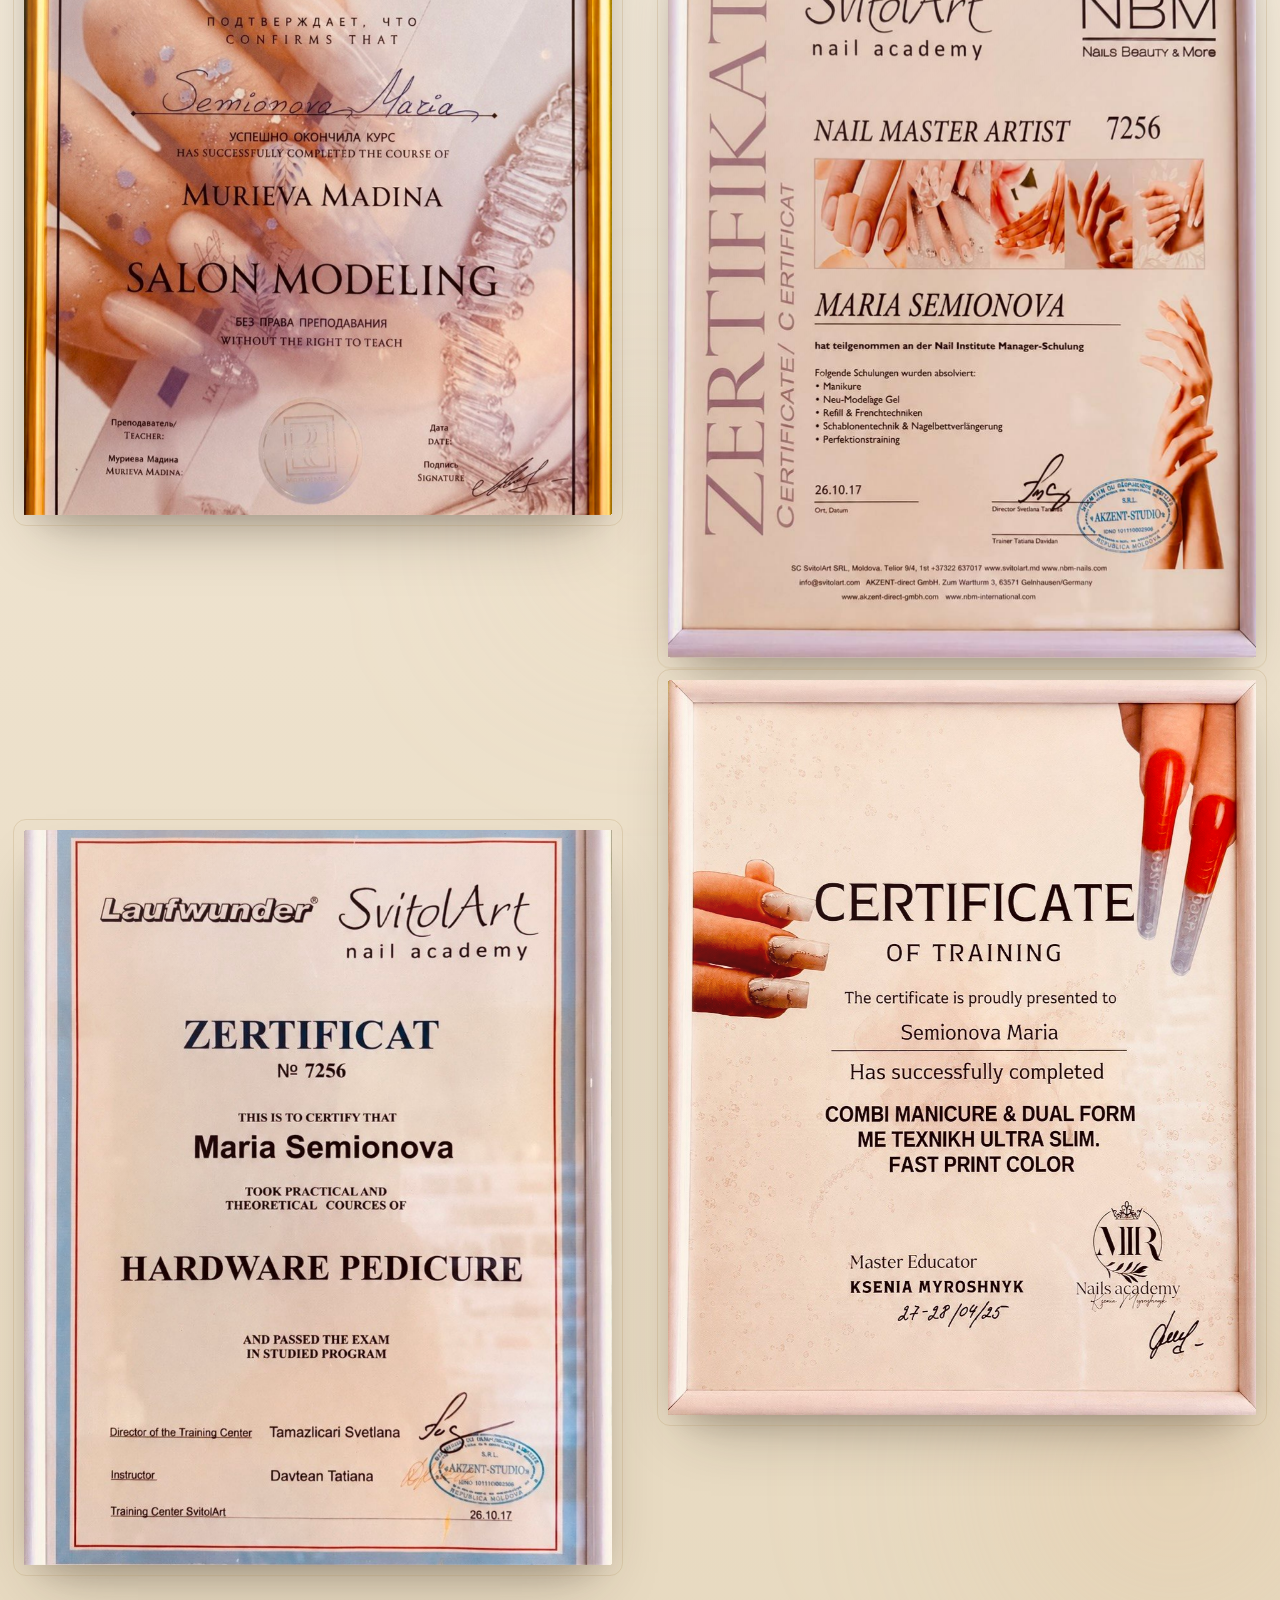
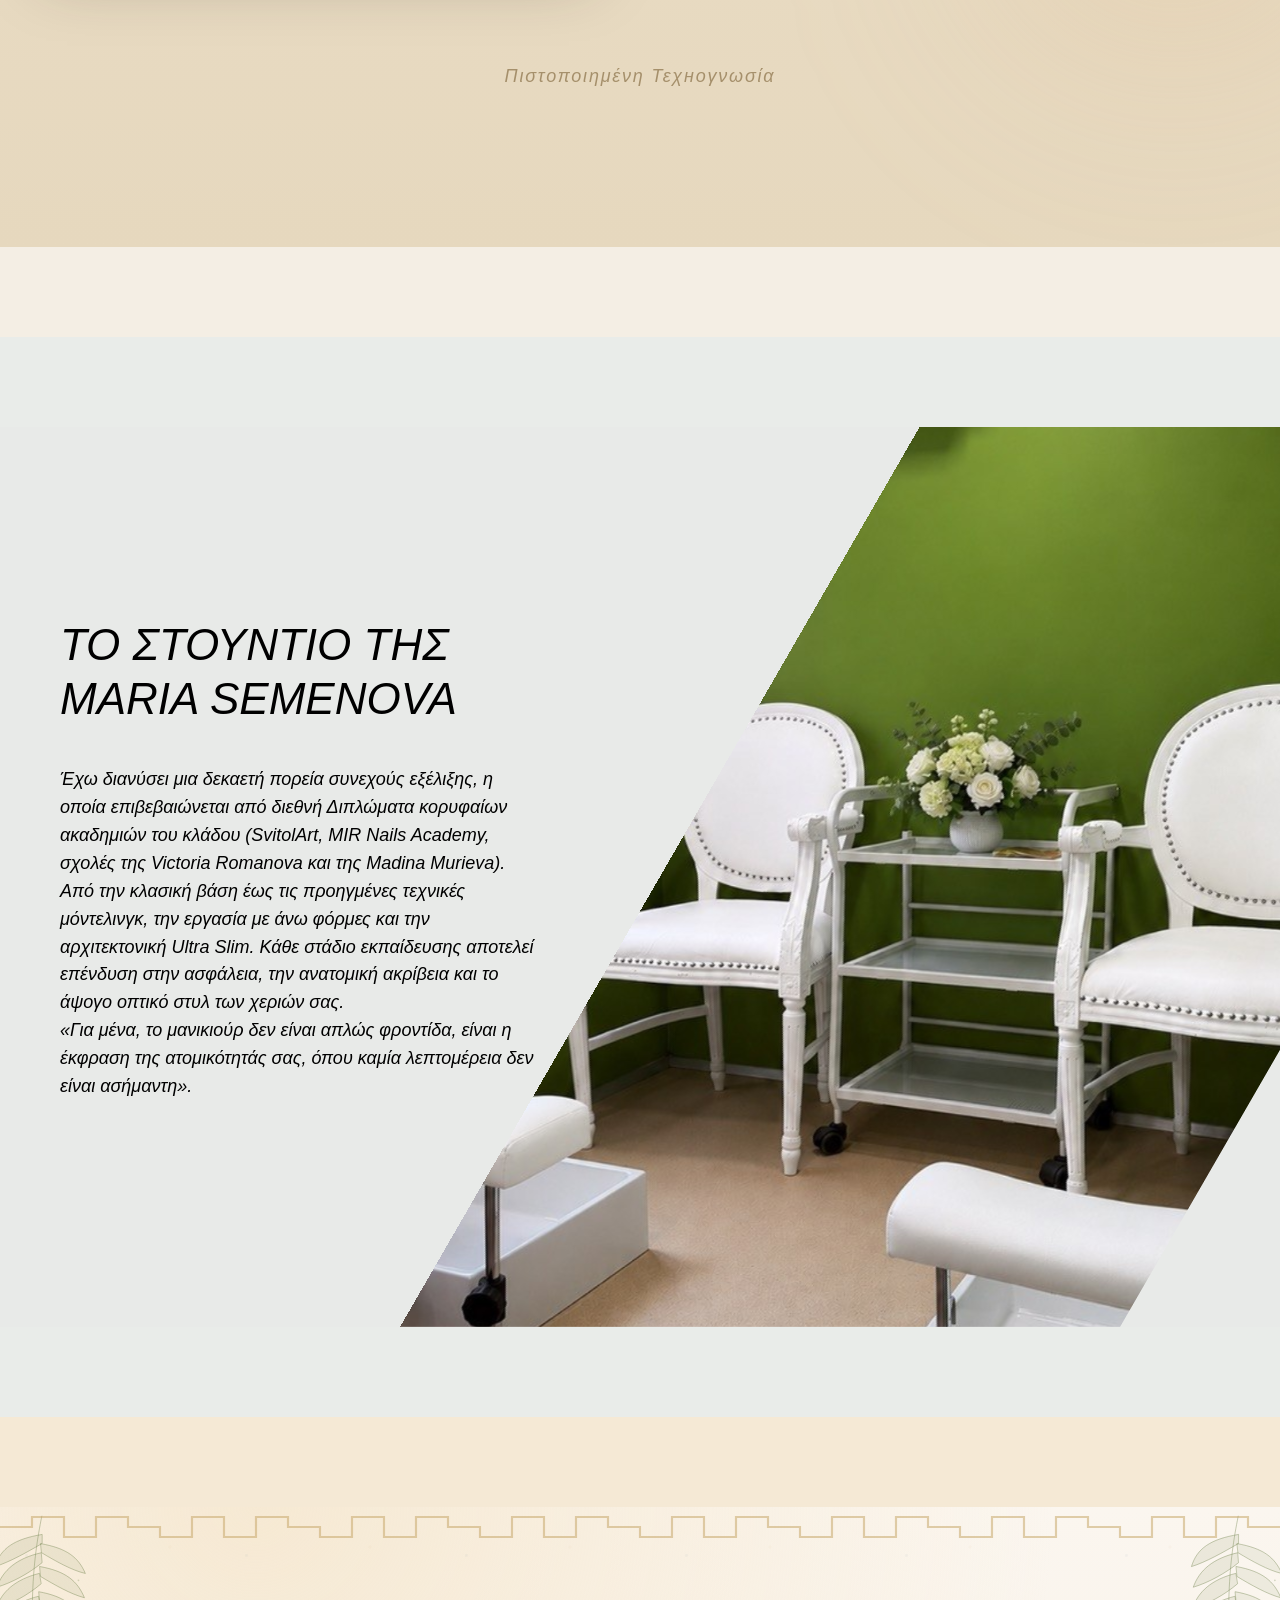
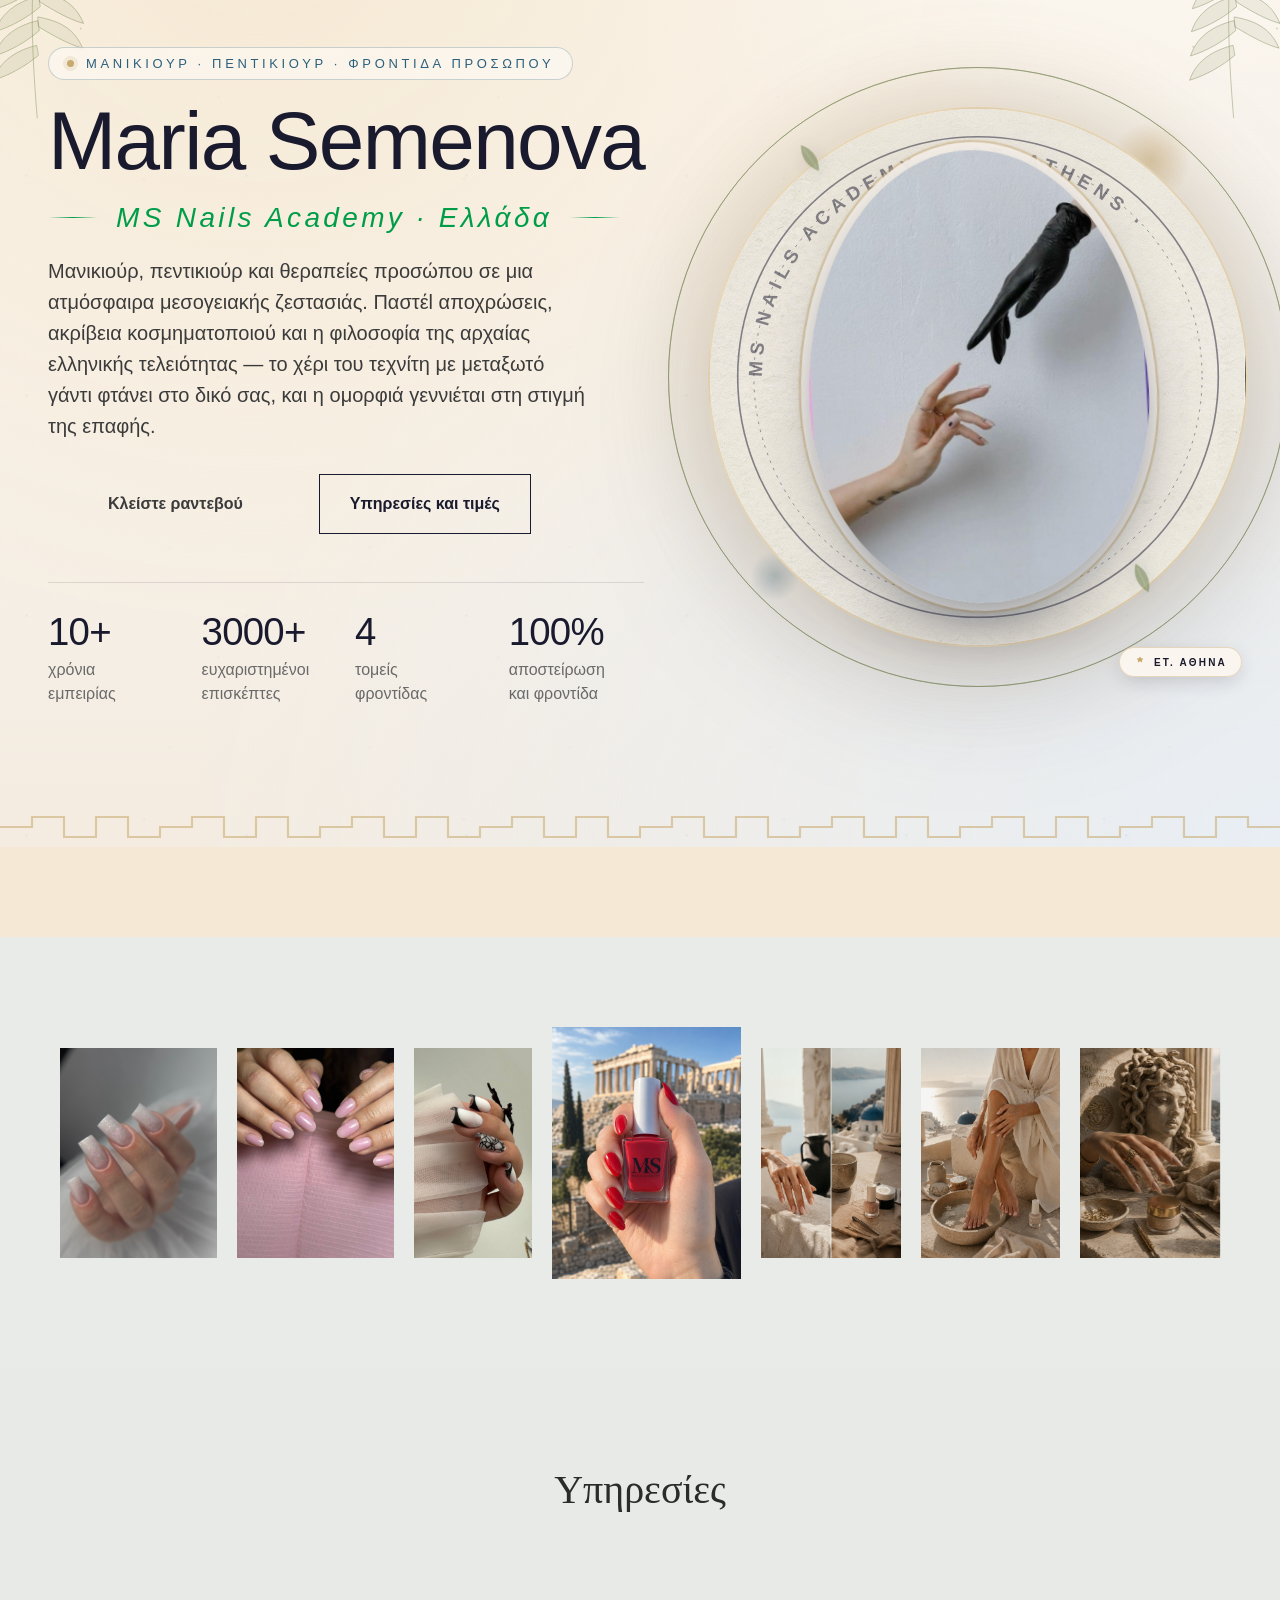
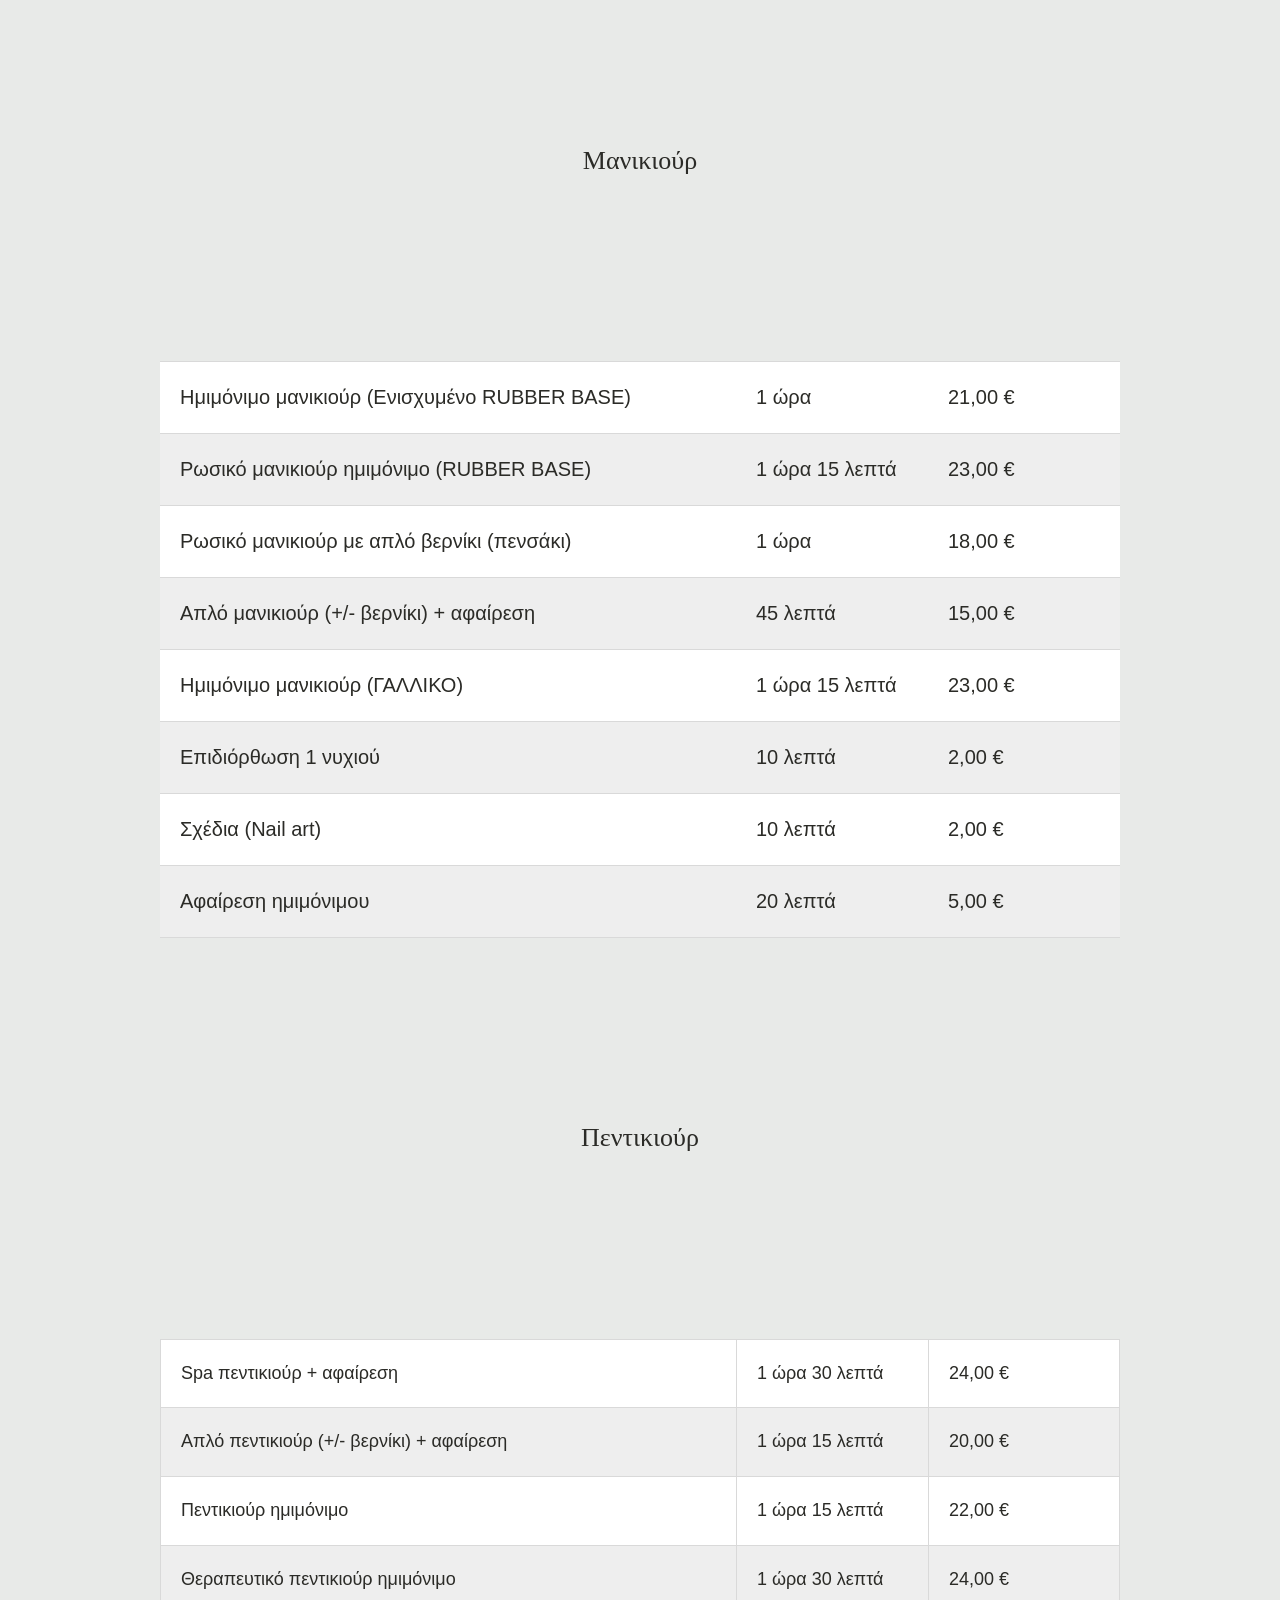
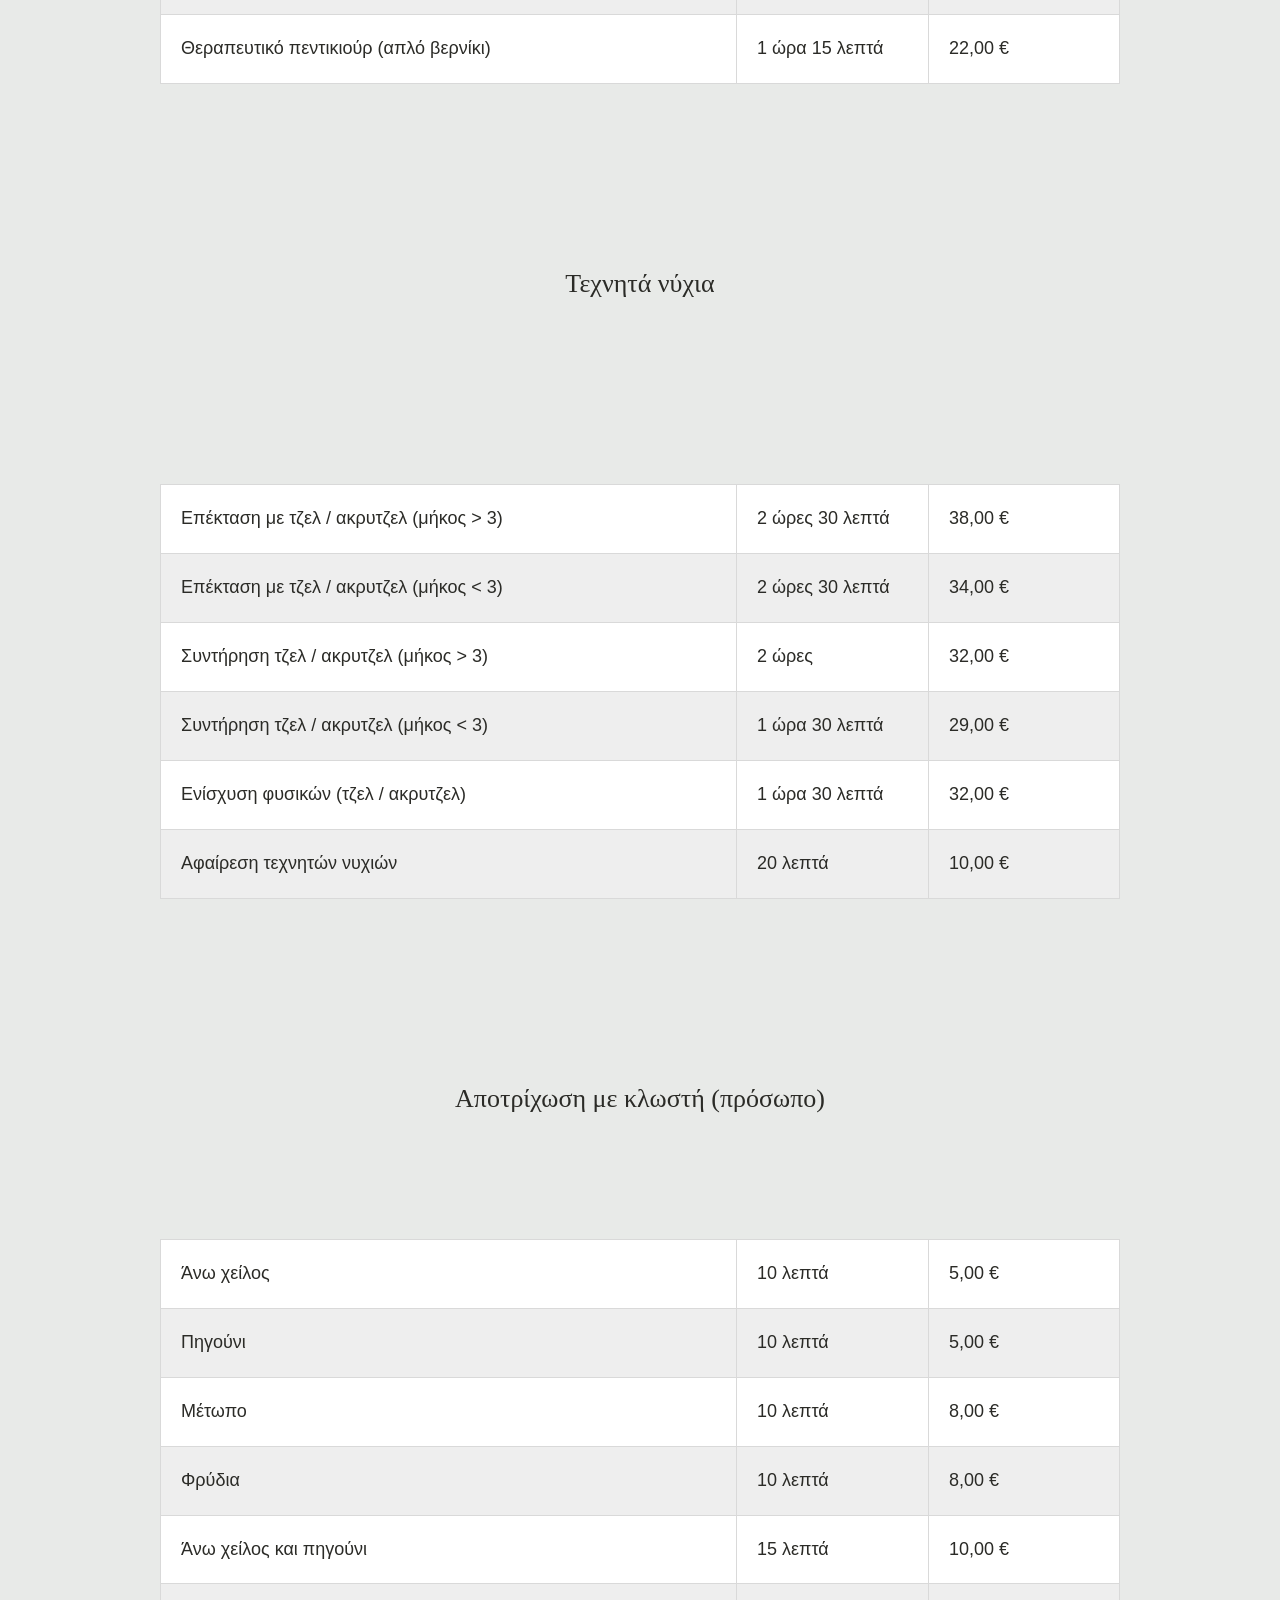
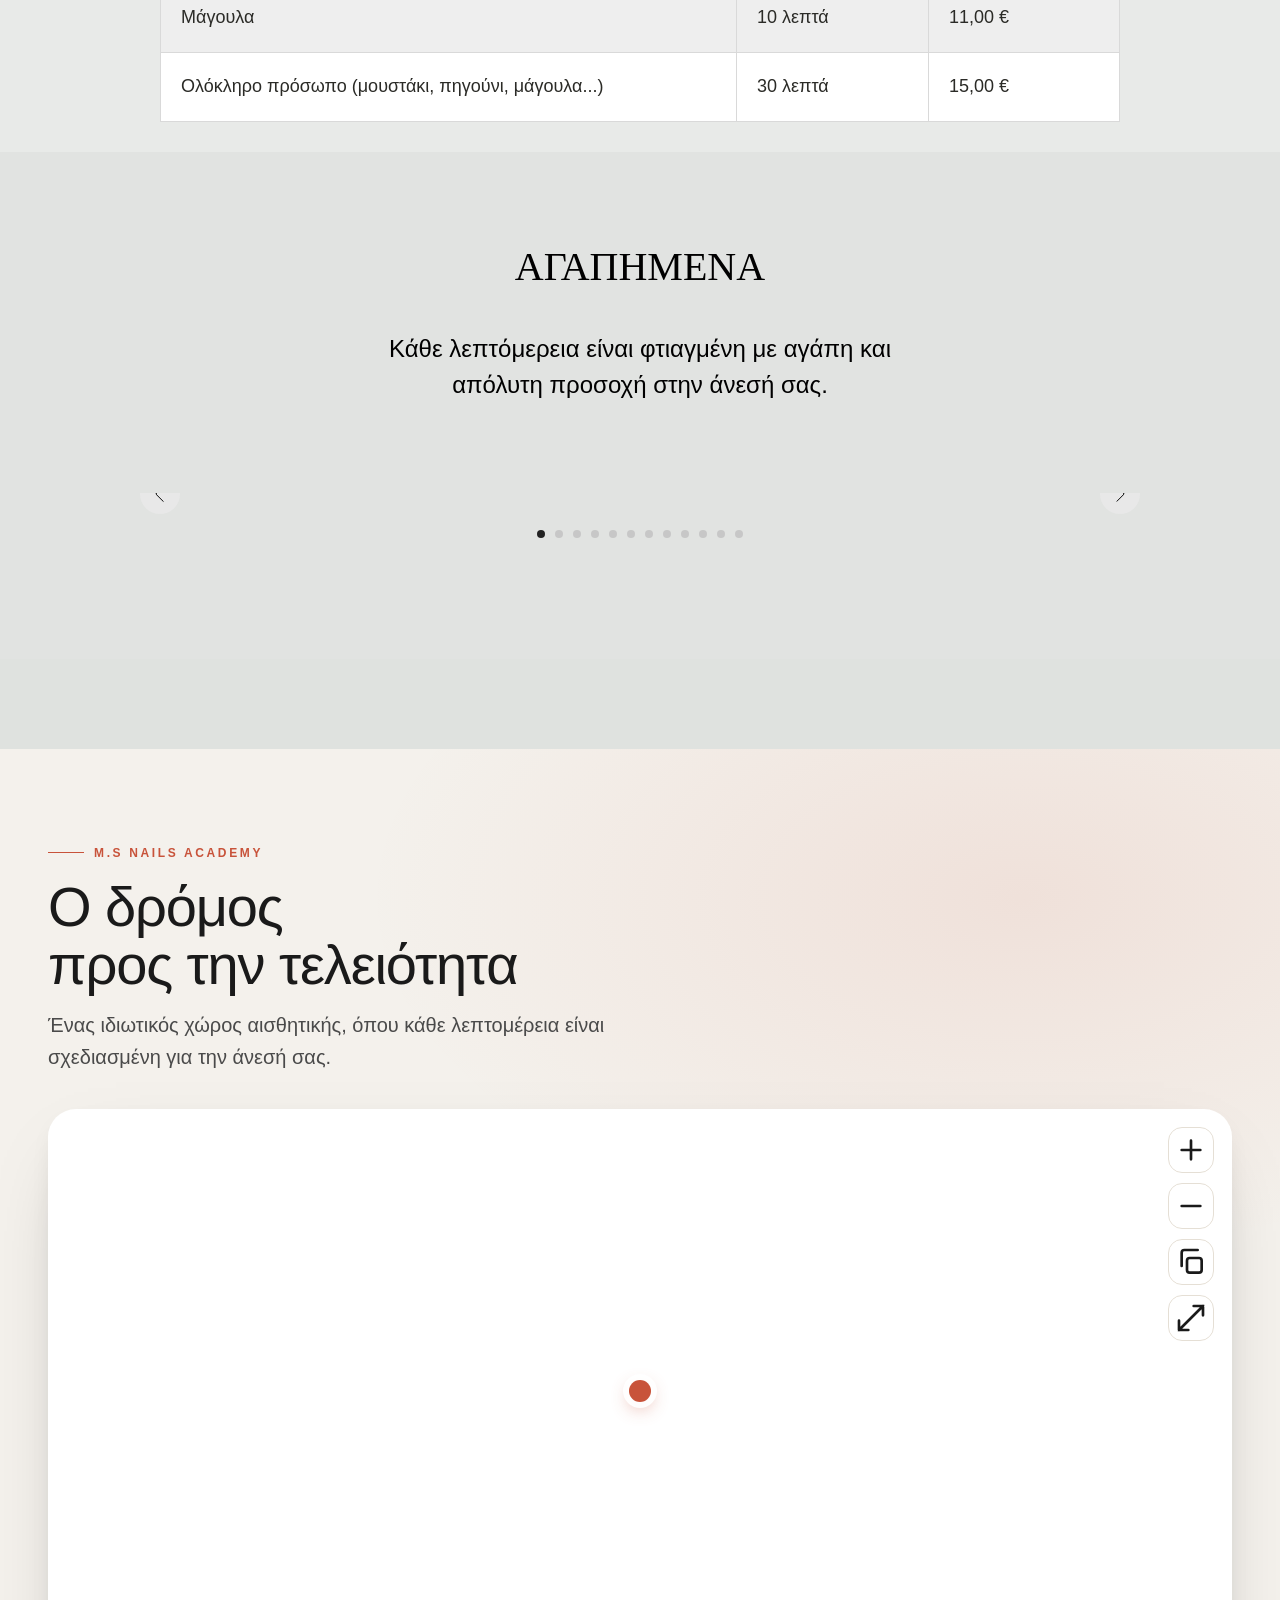
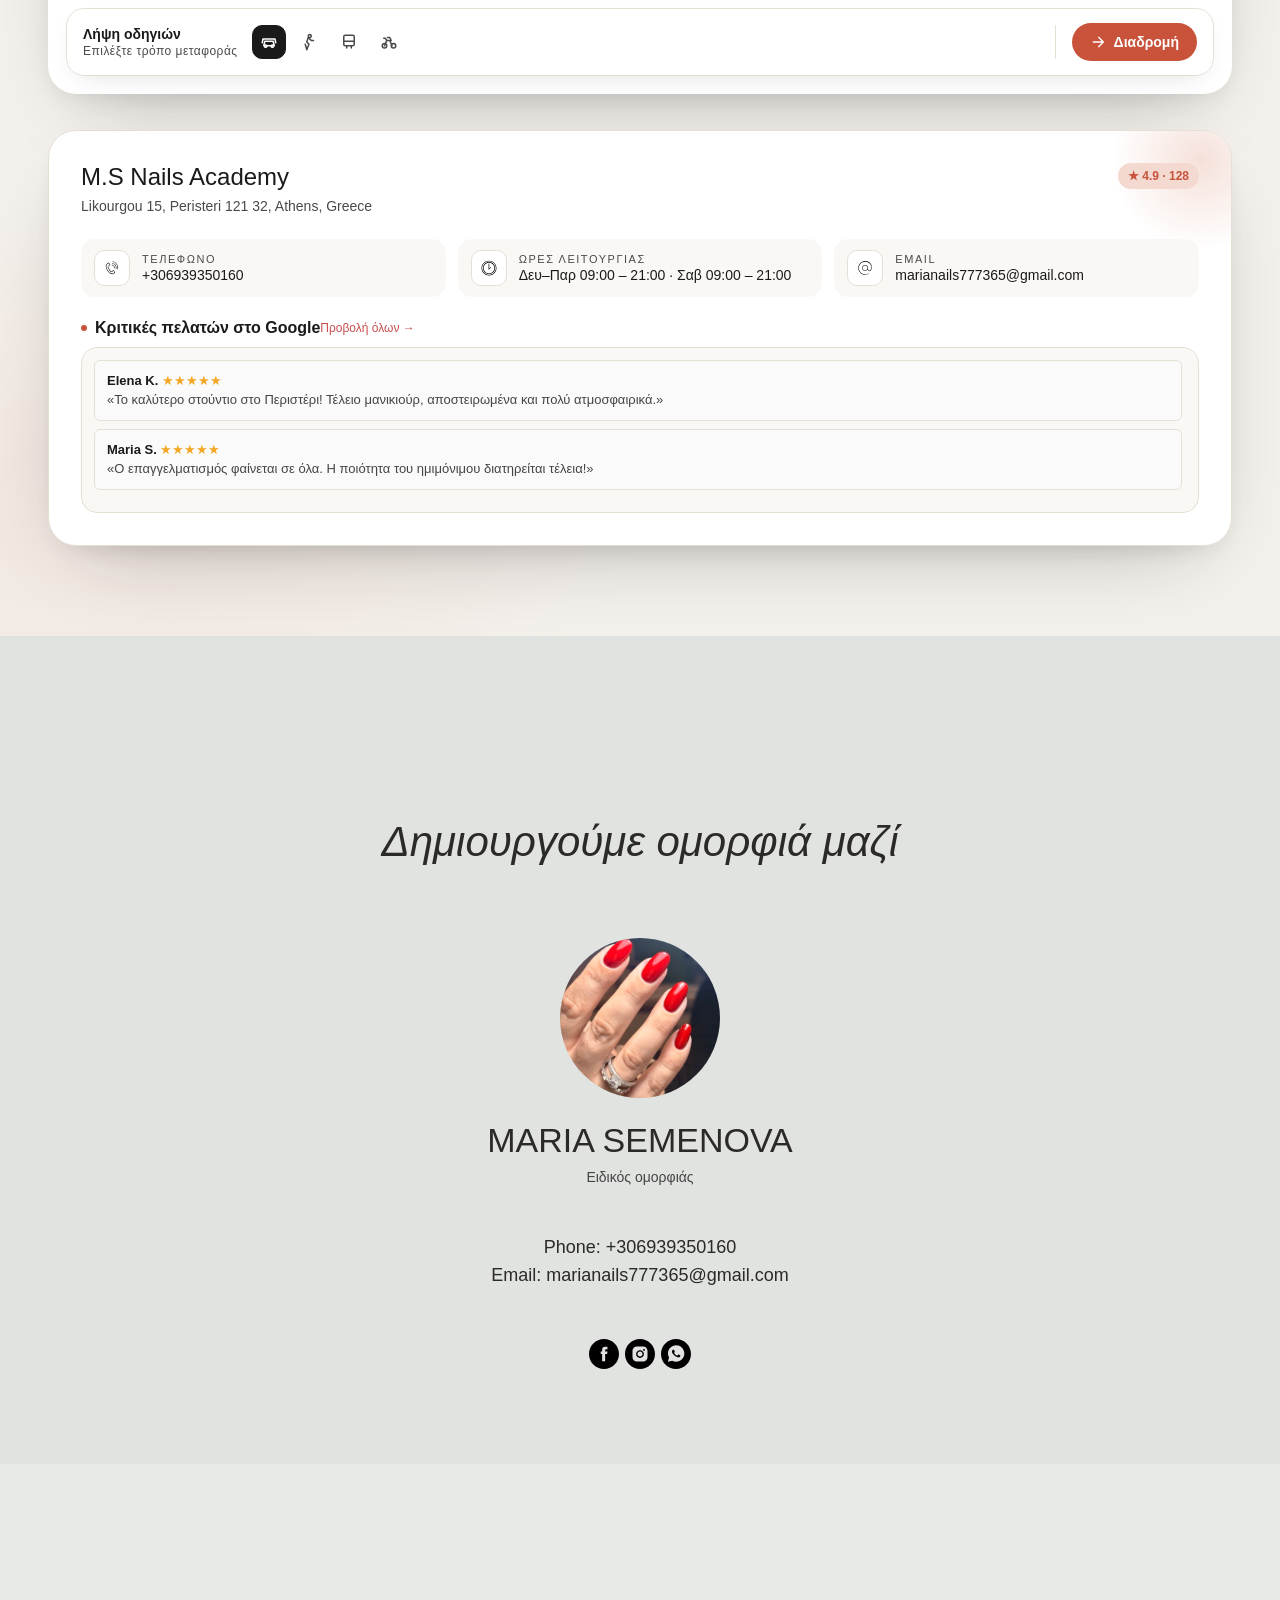
==== commit 776289f7: "Add working play/pause toggle for background vibe audio The "vibe" nav link on all three pages point" ====
--- a/index.html
+++ b/index.html
@@ -27,7 +27,7 @@
 imgfield="img"
 alt=""> </a> </div> </div> <style>#rec2925457703 .t-menu-base__imglogo{max-width:80px;width:80px;}@media screen and (max-width:960px){#rec2925457703 .t-menu-base__imglogo{max-width:40px;width:40px;}}</style> <ul role="list" class="t-menu-base__list t-menu__list t-menu-base__list_rightside t-menu-base__list_align-left"> <li class="t-menu-base__list-item"> <div
 class="t-menu__link-wrapper" data-menu-submenu-hook=""> <a class="t-menu__link-item"
-href="#vibe" data-menu-item-number="6">βάιμπ</a> </div> </li> </ul> <div class="t-menu-base__rightwrapper t-menu-base__wrapper" style=""> <div class="t-menu-base__additionalwrapper"> <div class="t-sociallinks"> <ul role="list" class="t-sociallinks__wrapper" aria-label="Social media links"> <!-- new soclinks --><li class="t-sociallinks__item t-sociallinks__item_facebook"><a href="https://www.facebook.com/share/1c5vxPRgHh/?mibextid=wwXIfr" target="_blank" rel="nofollow" aria-label="facebook" style="width: 30px; height: 30px;"><svg class="t-sociallinks__svg" role="presentation" width=30px height=30px viewBox="0 0 100 100" fill="none" xmlns="http://www.w3.org/2000/svg"> <path fill-rule="evenodd" clip-rule="evenodd" d="M50 100c27.6142 0 50-22.3858 50-50S77.6142 0 50 0 0 22.3858 0 50s22.3858 50 50 50Zm3.431-73.9854c-2.5161.0701-5.171.6758-7.0464 2.4577-1.5488 1.4326-2.329 3.5177-2.5044 5.602-.0534 1.4908-.0458 2.9855-.0382 4.4796.0058 1.1205.0115 2.2407-.0085 3.3587-.6888.005-1.3797.0036-2.0709.0021-.9218-.0019-1.8441-.0038-2.7626.0096 0 .8921.0013 1.7855.0026 2.6797.0026 1.791.0052 3.5853-.0026 5.3799.9185.0134 1.8409.0115 2.7627.0096.6912-.0015 1.382-.0029 2.0708.0021.0155 3.5565.0127 7.1128.0098 10.669-.0036 4.4452-.0072 8.8903.0252 13.3354 1.8903-.0134 3.7765-.0115 5.6633-.0095 1.4152.0014 2.8306.0028 4.2484-.0022.0117-4.0009.0088-7.9986.0058-11.9963-.0029-3.9979-.0058-7.9957.0059-11.9964.9533-.005 1.9067-.0036 2.86-.0021 1.2713.0019 2.5425.0038 3.8137-.0096.396-2.679.7335-5.3814.9198-8.0947-1.2576-.0058-2.5155-.0058-3.7734-.0058-1.2578 0-2.5157 0-3.7734-.0059 0-.4689-.0007-.9378-.0014-1.4066-.0022-1.4063-.0044-2.8123.0131-4.2188.198-1.0834 1.3158-1.9104 2.3992-1.8403h5.1476c.0117-2.8069.0117-5.602 0-8.4089-.6636 0-1.3273-.0007-1.9911-.0014-1.9915-.0022-3.9832-.0044-5.975.0131Z" fill="#2c2c27"/> </svg></a></li>&nbsp;<li class="t-sociallinks__item t-sociallinks__item_instagram"><a href="https://www.instagram.com/maria_sem_nails_academy?igsi=dnQycDVudXZkY2k2" target="_blank" rel="nofollow" aria-label="instagram" style="width: 30px; height: 30px;"><svg class="t-sociallinks__svg" role="presentation" width=30px height=30px viewBox="0 0 100 100" fill="none" xmlns="http://www.w3.org/2000/svg"> <path fill-rule="evenodd" clip-rule="evenodd" d="M50 100C77.6142 100 100 77.6142 100 50C100 22.3858 77.6142 0 50 0C22.3858 0 0 22.3858 0 50C0 77.6142 22.3858 100 50 100ZM25 39.3918C25 31.4558 31.4566 25 39.3918 25H60.6082C68.5442 25 75 31.4566 75 39.3918V60.8028C75 68.738 68.5442 75.1946 60.6082 75.1946H39.3918C31.4558 75.1946 25 68.738 25 60.8028V39.3918ZM36.9883 50.0054C36.9883 42.8847 42.8438 37.0922 50.0397 37.0922C57.2356 37.0922 63.0911 42.8847 63.0911 50.0054C63.0911 57.1252 57.2356 62.9177 50.0397 62.9177C42.843 62.9177 36.9883 57.1252 36.9883 50.0054ZM41.7422 50.0054C41.7422 54.5033 45.4641 58.1638 50.0397 58.1638C54.6153 58.1638 58.3372 54.5041 58.3372 50.0054C58.3372 45.5066 54.6145 41.8469 50.0397 41.8469C45.4641 41.8469 41.7422 45.5066 41.7422 50.0054ZM63.3248 39.6355C65.0208 39.6355 66.3956 38.2606 66.3956 36.5646C66.3956 34.8687 65.0208 33.4938 63.3248 33.4938C61.6288 33.4938 60.2539 34.8687 60.2539 36.5646C60.2539 38.2606 61.6288 39.6355 63.3248 39.6355Z" fill="#2c2c27"/> </svg></a></li><!-- /new soclinks --> </ul> </div> <div class="t-menu-base__langs-wrapper"> <button class="t-menu-base__langs-button js-lang-button">
+href="#vibe" id="vibeToggle" data-menu-item-number="6">βάιμπ</a> </div> </li> </ul> <div class="t-menu-base__rightwrapper t-menu-base__wrapper" style=""> <div class="t-menu-base__additionalwrapper"> <div class="t-sociallinks"> <ul role="list" class="t-sociallinks__wrapper" aria-label="Social media links"> <!-- new soclinks --><li class="t-sociallinks__item t-sociallinks__item_facebook"><a href="https://www.facebook.com/share/1c5vxPRgHh/?mibextid=wwXIfr" target="_blank" rel="nofollow" aria-label="facebook" style="width: 30px; height: 30px;"><svg class="t-sociallinks__svg" role="presentation" width=30px height=30px viewBox="0 0 100 100" fill="none" xmlns="http://www.w3.org/2000/svg"> <path fill-rule="evenodd" clip-rule="evenodd" d="M50 100c27.6142 0 50-22.3858 50-50S77.6142 0 50 0 0 22.3858 0 50s22.3858 50 50 50Zm3.431-73.9854c-2.5161.0701-5.171.6758-7.0464 2.4577-1.5488 1.4326-2.329 3.5177-2.5044 5.602-.0534 1.4908-.0458 2.9855-.0382 4.4796.0058 1.1205.0115 2.2407-.0085 3.3587-.6888.005-1.3797.0036-2.0709.0021-.9218-.0019-1.8441-.0038-2.7626.0096 0 .8921.0013 1.7855.0026 2.6797.0026 1.791.0052 3.5853-.0026 5.3799.9185.0134 1.8409.0115 2.7627.0096.6912-.0015 1.382-.0029 2.0708.0021.0155 3.5565.0127 7.1128.0098 10.669-.0036 4.4452-.0072 8.8903.0252 13.3354 1.8903-.0134 3.7765-.0115 5.6633-.0095 1.4152.0014 2.8306.0028 4.2484-.0022.0117-4.0009.0088-7.9986.0058-11.9963-.0029-3.9979-.0058-7.9957.0059-11.9964.9533-.005 1.9067-.0036 2.86-.0021 1.2713.0019 2.5425.0038 3.8137-.0096.396-2.679.7335-5.3814.9198-8.0947-1.2576-.0058-2.5155-.0058-3.7734-.0058-1.2578 0-2.5157 0-3.7734-.0059 0-.4689-.0007-.9378-.0014-1.4066-.0022-1.4063-.0044-2.8123.0131-4.2188.198-1.0834 1.3158-1.9104 2.3992-1.8403h5.1476c.0117-2.8069.0117-5.602 0-8.4089-.6636 0-1.3273-.0007-1.9911-.0014-1.9915-.0022-3.9832-.0044-5.975.0131Z" fill="#2c2c27"/> </svg></a></li>&nbsp;<li class="t-sociallinks__item t-sociallinks__item_instagram"><a href="https://www.instagram.com/maria_sem_nails_academy?igsi=dnQycDVudXZkY2k2" target="_blank" rel="nofollow" aria-label="instagram" style="width: 30px; height: 30px;"><svg class="t-sociallinks__svg" role="presentation" width=30px height=30px viewBox="0 0 100 100" fill="none" xmlns="http://www.w3.org/2000/svg"> <path fill-rule="evenodd" clip-rule="evenodd" d="M50 100C77.6142 100 100 77.6142 100 50C100 22.3858 77.6142 0 50 0C22.3858 0 0 22.3858 0 50C0 77.6142 22.3858 100 50 100ZM25 39.3918C25 31.4558 31.4566 25 39.3918 25H60.6082C68.5442 25 75 31.4566 75 39.3918V60.8028C75 68.738 68.5442 75.1946 60.6082 75.1946H39.3918C31.4558 75.1946 25 68.738 25 60.8028V39.3918ZM36.9883 50.0054C36.9883 42.8847 42.8438 37.0922 50.0397 37.0922C57.2356 37.0922 63.0911 42.8847 63.0911 50.0054C63.0911 57.1252 57.2356 62.9177 50.0397 62.9177C42.843 62.9177 36.9883 57.1252 36.9883 50.0054ZM41.7422 50.0054C41.7422 54.5033 45.4641 58.1638 50.0397 58.1638C54.6153 58.1638 58.3372 54.5041 58.3372 50.0054C58.3372 45.5066 54.6145 41.8469 50.0397 41.8469C45.4641 41.8469 41.7422 45.5066 41.7422 50.0054ZM63.3248 39.6355C65.0208 39.6355 66.3956 38.2606 66.3956 36.5646C66.3956 34.8687 65.0208 33.4938 63.3248 33.4938C61.6288 33.4938 60.2539 34.8687 60.2539 36.5646C60.2539 38.2606 61.6288 39.6355 63.3248 39.6355Z" fill="#2c2c27"/> </svg></a></li><!-- /new soclinks --> </ul> </div> <div class="t-menu-base__langs-wrapper"> <button class="t-menu-base__langs-button js-lang-button">
 EN
 </button> <ul class="t-menu-base__langs t-menu-base__langs_dropdown"> <li class="t-menu-base__langs-item"> <a
 style=""
@@ -2972,4 +2972,43 @@
 style="height:120px"> <div class="t345-text__wrapper"> <div class="t345-text t-descr t-descr_xxs">© 2026 Maria Semenova. All rights reserved.</div> </div> <div class="t345-socials"> </div> </div> </div> </div> </div> </div> <style>#rec2925459503 .t345-text{color:#2b2b27;}</style> <script>function checkSize_2925459503(){var rec=document.querySelector('#footer_2925459503');if(!rec) return;var textContentEl=rec.querySelector('.t345-text');var iconsContentEl=rec.querySelector('.t345-socials');if(!textContentEl||!iconsContentEl) return;var contentWidth=textContentEl.offsetWidth + iconsContentEl.offsetWidth;var container=rec.querySelector('.t345-container');var containerWidth=container.offsetWidth - 30;if(contentWidth>containerWidth&&containerWidth>0) {container.classList.add('t345-socials_block');}
 else {container.classList.remove('t345-socials_block');}}
 t_onReady(function() {t_onFuncLoad('checkSize_2925459503',function(){checkSize_2925459503();window.addEventListener('resize',t_throttle(function(){checkSize_2925459503();}));if(typeof jQuery!=='undefined') {$('#rec2925459503').bind('displayChanged',function() {checkSize_2925459503();});} else {var rec=document.querySelector('#rec2925459503');if(!rec) return;rec.addEventListener('displayChanged',function() {checkSize_2925459503();});}});});</script> </div> </div> <!--/allrecords--> <!-- Tilda copyright. Don't remove this line --><div class="t-tildalabel " id="tildacopy" data-tilda-sign="34047103#182095603"><a href="https://tilda.cc/" class="t-tildalabel__link"><div class="t-tildalabel__wrapper"><div class="t-tildalabel__txtleft">Made on </div><div class="t-tildalabel__wrapimg"><img src="images/tildacopy.png" class="t-tildalabel__img" fetchpriority="low" alt=""></div><div class="t-tildalabel__txtright">Tilda</div></div></a></div> <!-- Stat --> <script type="text/javascript">if(!window.mainTracker) {window.mainTracker='tilda';}
-window.tildastatcookie='no';setTimeout(function(){(function(d,w,k,o,g) {var n=d.getElementsByTagName(o)[0],s=d.createElement(o),f=function(){n.parentNode.insertBefore(s,n);};s.type="text/javascript";s.async=true;s.key=k;s.id="tildastatscript";s.src=g;if(w.opera=="[object Opera]") {d.addEventListener("DOMContentLoaded",f,false);} else {f();}})(document,window,'2fc009f88f086457bd2d6ecc59655fe0','script','js/tilda-stat-1.0.min.js');},2000);</script> </body> </html>+window.tildastatcookie='no';setTimeout(function(){(function(d,w,k,o,g) {var n=d.getElementsByTagName(o)[0],s=d.createElement(o),f=function(){n.parentNode.insertBefore(s,n);};s.type="text/javascript";s.async=true;s.key=k;s.id="tildastatscript";s.src=g;if(w.opera=="[object Opera]") {d.addEventListener("DOMContentLoaded",f,false);} else {f();}})(document,window,'2fc009f88f086457bd2d6ecc59655fe0','script','js/tilda-stat-1.0.min.js');},2000);</script>
+<audio id="vibeAudio" preload="none" loop><source src="https://files.catbox.moe/oafb56.mp3" type="audio/mpeg"></audio>
+<style>#vibeToggle.vibe-playing{text-decoration:underline;}</style>
+<script>t_onReady(function() {
+var vibeAudio=document.getElementById('vibeAudio');
+var vibeToggle=document.getElementById('vibeToggle');
+if(!vibeAudio||!vibeToggle) return;
+var vibeBusy=false;
+vibeToggle.setAttribute('aria-pressed','false');
+vibeAudio.addEventListener('playing',function() {
+vibeBusy=false;
+vibeToggle.classList.add('vibe-playing');
+vibeToggle.setAttribute('aria-pressed','true');
+});
+vibeAudio.addEventListener('pause',function() {
+vibeToggle.classList.remove('vibe-playing');
+vibeToggle.setAttribute('aria-pressed','false');
+});
+vibeAudio.addEventListener('error',function() {
+vibeBusy=false;
+vibeToggle.classList.remove('vibe-playing');
+vibeToggle.setAttribute('aria-pressed','false');
+});
+vibeToggle.addEventListener('click',function(e) {
+e.preventDefault();
+if(vibeBusy) return;
+if(vibeAudio.paused) {
+vibeBusy=true;
+var playPromise=vibeAudio.play();
+if(playPromise&&typeof playPromise.then==='function') {
+playPromise.catch(function(){vibeBusy=false;});
+} else {
+vibeBusy=false;
+}
+} else {
+vibeAudio.pause();
+}
+});
+});</script>
+ </body> </html>
